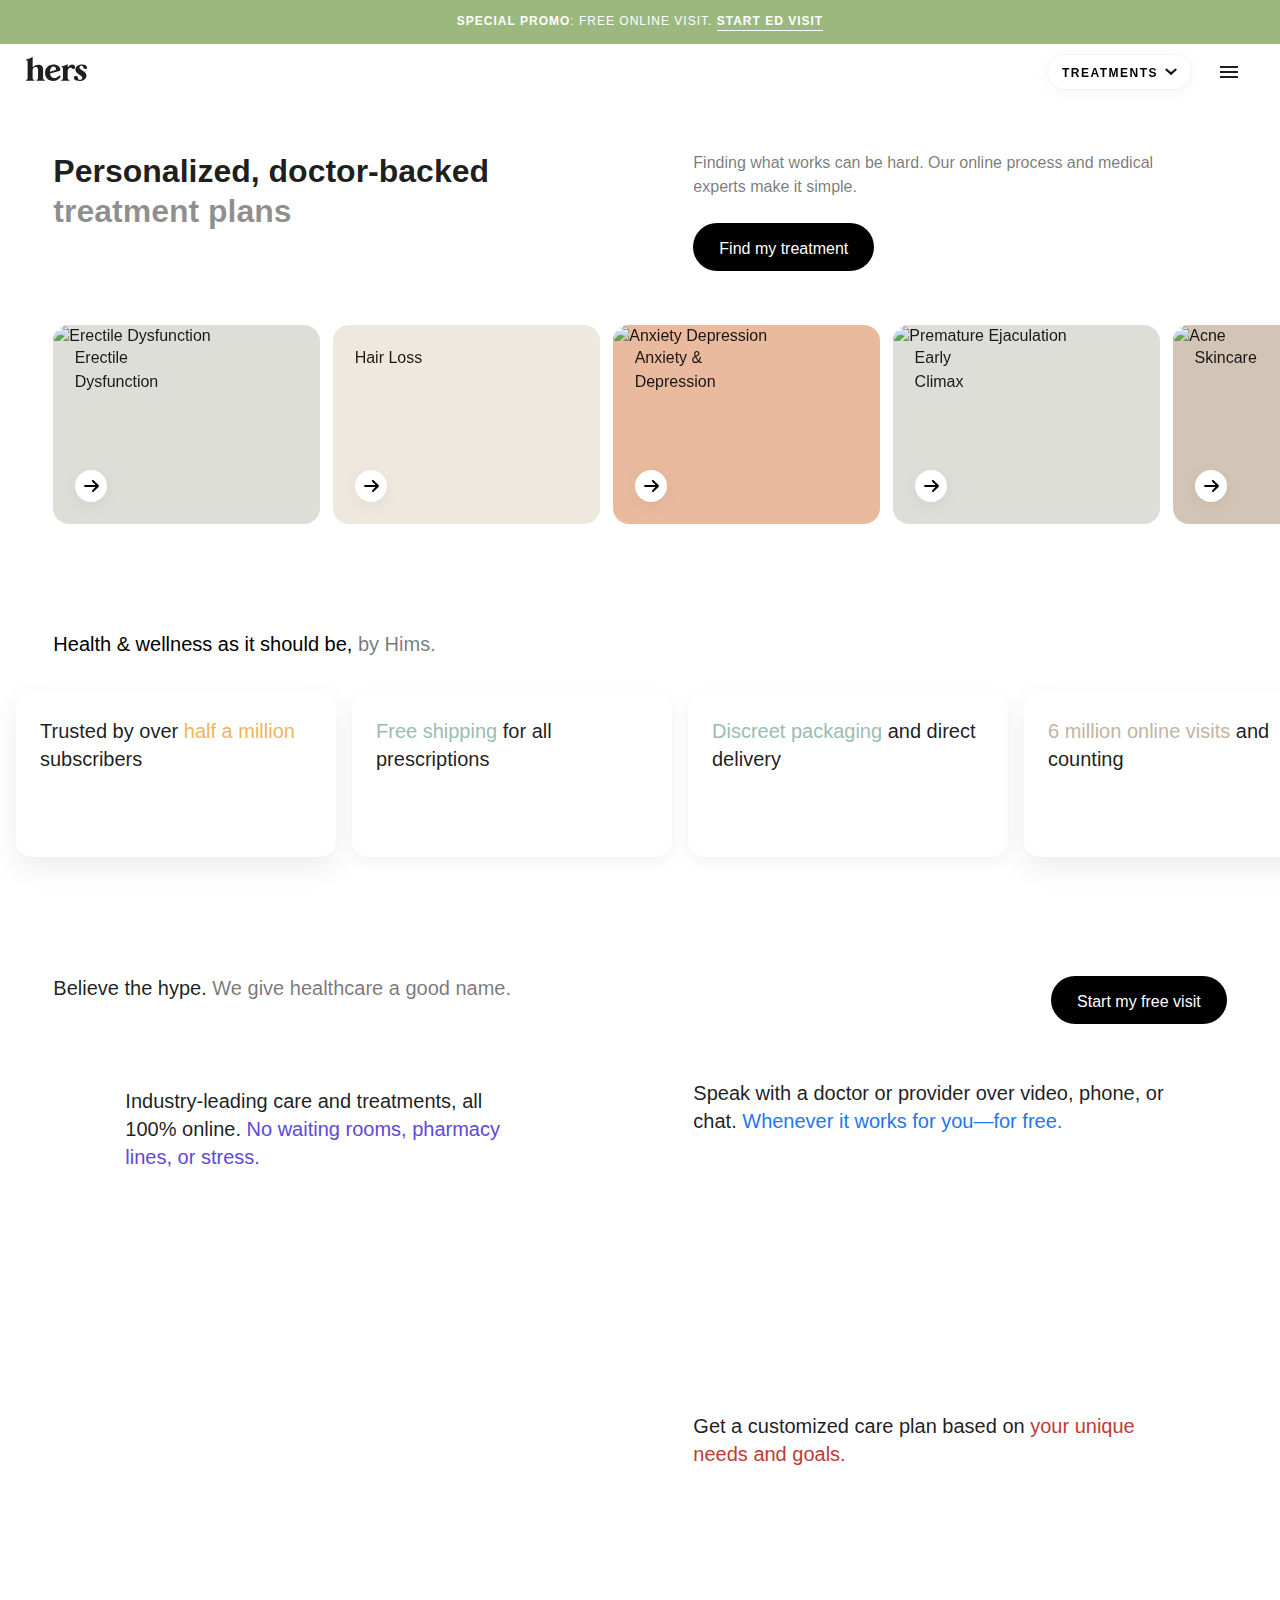
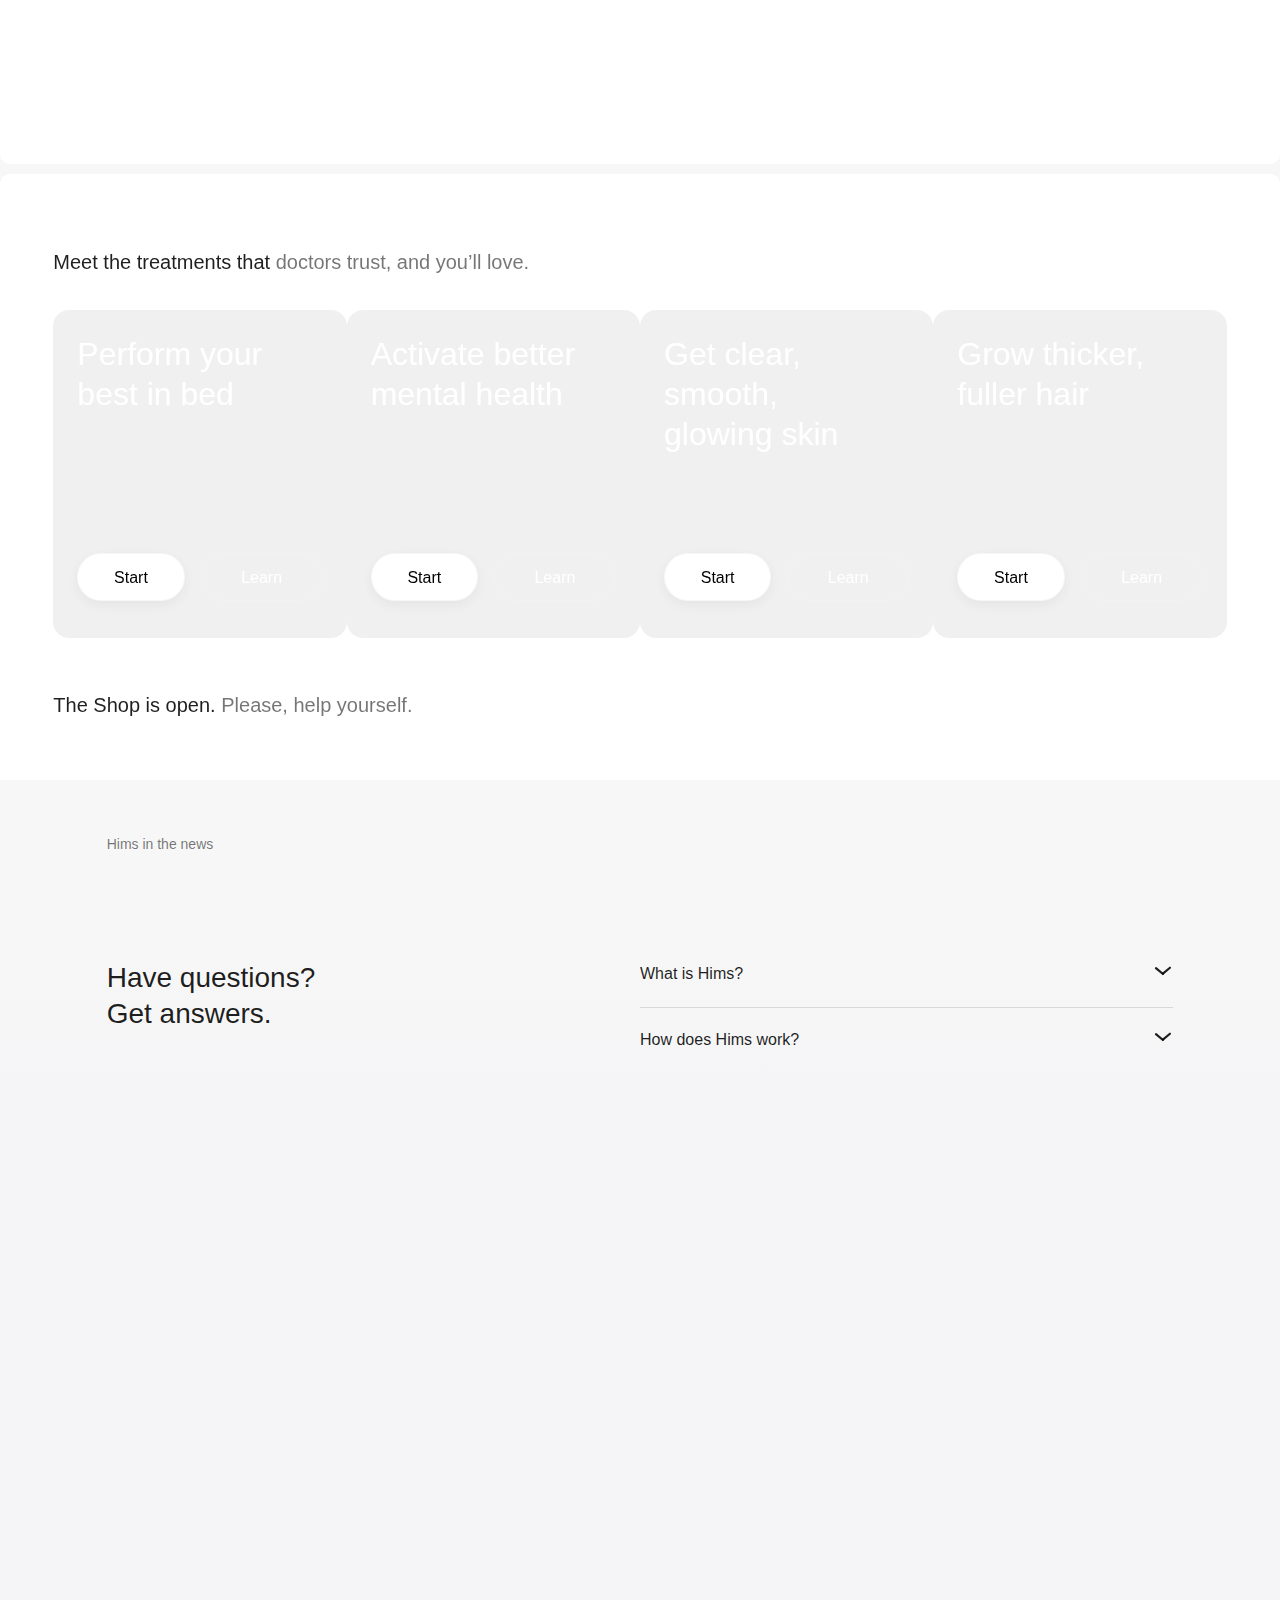
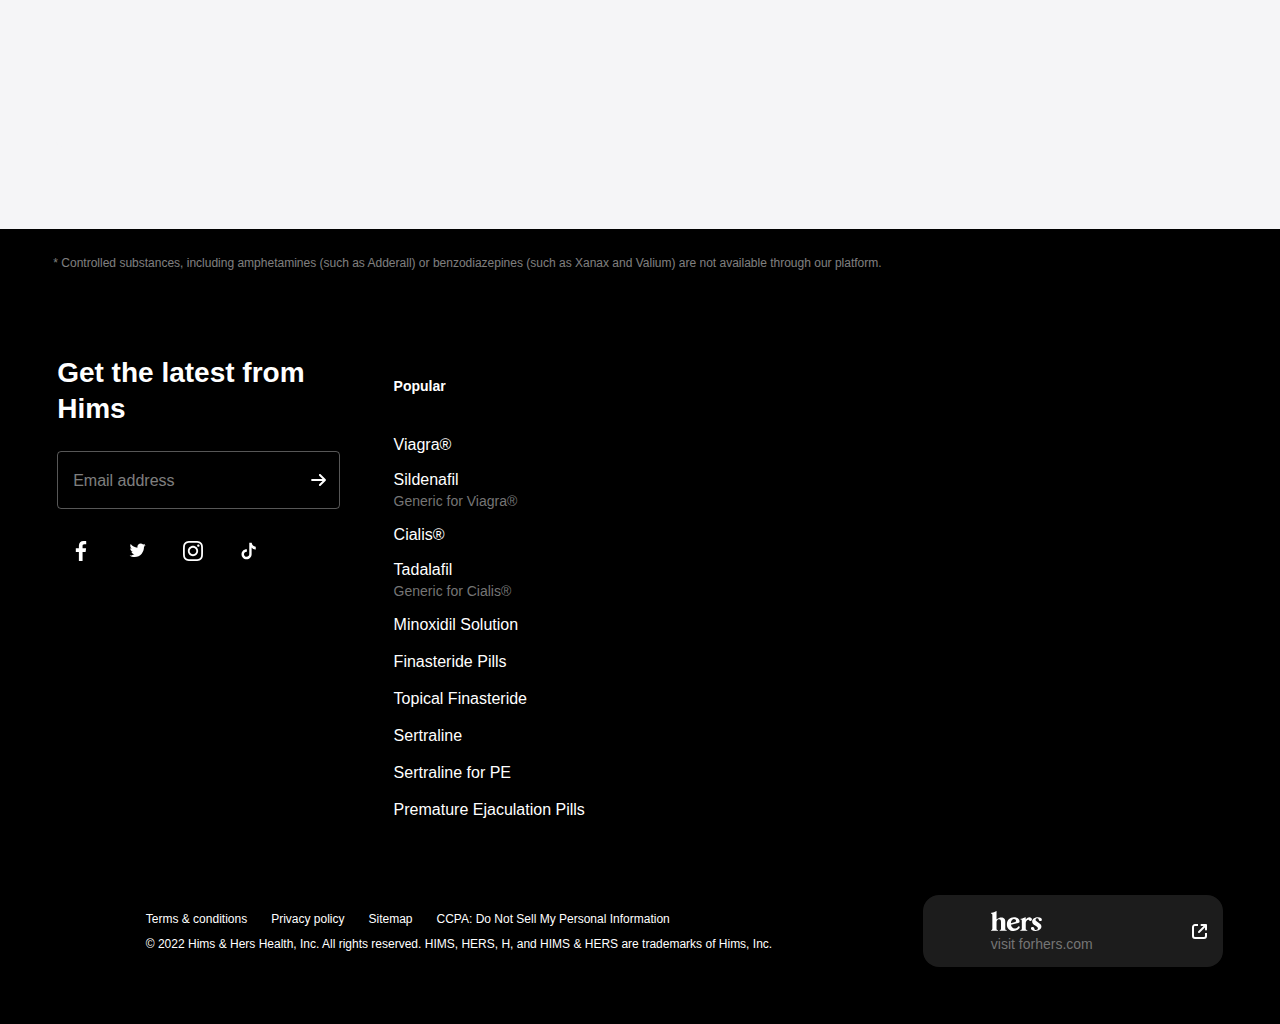
==== hims.html @ 662549d8 "Initial commit for us website" ====
<!doctype html>
<html lang="en">

<head>
    <link rel="alternate" hrefLang="en-us" href="https://www.forhims.com/" />
    <link rel="alternate" hrefLang="en-gb" href="https://www.forhims.co.uk/" />
    <link rel="alternate" href="https://www.forhims.com/" hreflang="x-default" />
    <link rel="preload" href="/css/fonts/SofiaProRegular-english.woff2" as="font" crossorigin>
    <style>
        @font-face {
            font-family: SofiaProWeb;
            font-weight: 300;
            src: url("/css/fonts/SofiaProLight-latin-extended-additional.woff2") format("woff2"), url("/css/fonts/SofiaProLight-latin-extended-additional.woff") format("woff"), url("/css/fonts/SofiaProLight.otf") format("opentype");
            font-style: normal;
            font-display: swap;
            unicode-range: U+1E00-1EFF;
        }

        @font-face {
            font-family: SofiaProWeb;
            font-weight: 300;
            src: url("/css/fonts/SofiaProLight-latin-extended-a.woff2") format("woff2"), url("/css/fonts/SofiaProLight-latin-extended-a.woff") format("woff"), url("/css/fonts/SofiaProLight.otf") format("opentype");
            font-style: normal;
            font-display: swap;
            unicode-range: U+0100-0130, U+0132-0151, U+0154-017F;
        }

        @font-face {
            font-family: SofiaProWeb;
            font-weight: 300;
            src: url("/css/fonts/SofiaProLight-latin-extended-b.woff2") format("woff2"), url("/css/fonts/SofiaProLight-latin-extended-b.woff") format("woff"), url("/css/fonts/SofiaProLight.otf") format("opentype");
            font-style: normal;
            font-display: swap;
            unicode-range: U+0180-024F;
        }

        @font-face {
            font-family: SofiaProWeb;
            font-weight: 300;
            src: url("/css/fonts/SofiaProLight-rest-latin.woff2") format("woff2"), url("/css/fonts/SofiaProLight-rest-latin.woff") format("woff"), url("/css/fonts/SofiaProLight.otf") format("opentype");
            font-style: normal;
            font-display: swap;
            unicode-range: U+00A1, U+00AA-00AB, U+00AF, U+00B8, U+00BB, U+00BF-00D6, U+00D8-00F6, U+00F8-00FF, U+0131, U+0152-0153, U+02B0-02FF;
        }

        @font-face {
            font-family: SofiaProWeb;
            font-weight: 300;
            src: url("/css/fonts/SofiaProLight-rest.woff2") format("woff2"), url("/css/fonts/SofiaProLight-rest.woff") format("woff"), url("/css/fonts/SofiaProLight.otf") format("opentype");
            font-style: normal;
            font-display: swap;
            unicode-range: U+0259, U+0300-03C0, U+2070-2073, U+2075-20AB, U+20AD-2121, U+2123-218F, U+21BC-2211, U+2213-2214, U+2216-F8FE, U+FB01-FB02;
        }

        @font-face {
            font-family: SofiaProWeb;
            font-weight: 300;
            src: url("/css/fonts/SofiaProLight-english.woff2") format("woff2"), url("/css/fonts/SofiaProLight-english.woff") format("woff"), url("/css/fonts/SofiaProLight.otf") format("opentype");
            font-style: normal;
            font-display: swap;
            unicode-range: U+0000-00A0, U+00A2-00A9, U+00AC-00AE, U+00B0-00B7, U+00B9-00BA, U+00BC-00BE, U+00D7, U+00F7, U+2000-206F, U+2074, U+20AC, U+2122, U+2190-21BB, U+2212, U+2215, U+F8FF, U+FEFF, U+FFFD;
        }

        @font-face {
            font-family: SofiaProWeb;
            font-weight: 400;
            src: url("/css/fonts/SofiaProRegular-latin-extended-additional.woff2") format("woff2"), url("/css/fonts/SofiaProRegular-latin-extended-additional.woff") format("woff"), url("/css/fonts/SofiaProRegular.otf") format("opentype");
            font-style: normal;
            font-display: swap;
            unicode-range: U+1E00-1EFF;
        }

        @font-face {
            font-family: SofiaProWeb;
            font-weight: 400;
            src: url("/css/fonts/SofiaProRegular-latin-extended-a.woff2") format("woff2"), url("/css/fonts/SofiaProRegular-latin-extended-a.woff") format("woff"), url("/css/fonts/SofiaProRegular.otf") format("opentype");
            font-style: normal;
            font-display: swap;
            unicode-range: U+0100-0130, U+0132-0151, U+0154-017F;
        }

        @font-face {
            font-family: SofiaProWeb;
            font-weight: 400;
            src: url("/css/fonts/SofiaProRegular-latin-extended-b.woff2") format("woff2"), url("/css/fonts/SofiaProRegular-latin-extended-b.woff") format("woff"), url("/css/fonts/SofiaProRegular.otf") format("opentype");
            font-style: normal;
            font-display: swap;
            unicode-range: U+0180-024F;
        }

        @font-face {
            font-family: SofiaProWeb;
            font-weight: 400;
            src: url("/css/fonts/SofiaProRegular-rest-latin.woff2") format("woff2"), url("/css/fonts/SofiaProRegular-rest-latin.woff") format("woff"), url("/css/fonts/SofiaProRegular.otf") format("opentype");
            font-style: normal;
            font-display: swap;
            unicode-range: U+00A1, U+00AA-00AB, U+00AF, U+00B8, U+00BB, U+00BF-00D6, U+00D8-00F6, U+00F8-00FF, U+0131, U+0152-0153, U+02B0-02FF;
        }

        @font-face {
            font-family: SofiaProWeb;
            font-weight: 400;
            src: url("/css/fonts/SofiaProRegular-rest.woff2") format("woff2"), url("/css/fonts/SofiaProRegular-rest.woff") format("woff"), url("/css/fonts/SofiaProRegular.otf") format("opentype");
            font-style: normal;
            font-display: swap;
            unicode-range: U+0259, U+0300-03C0, U+2070-2073, U+2075-20AB, U+20AD-2121, U+2123-218F, U+21BC-2211, U+2213-2214, U+2216-F8FE, U+FB01-FB02;
        }

        @font-face {
            font-family: SofiaProWeb;
            font-weight: 400;
            src: url("/css/fonts/SofiaProRegular-english.woff2") format("woff2"), url("/css/fonts/SofiaProRegular-english.woff") format("woff"), url("/css/fonts/SofiaProRegular.otf") format("opentype");
            font-style: normal;
            font-display: swap;
            unicode-range: U+0000-00A0, U+00A2-00A9, U+00AC-00AE, U+00B0-00B7, U+00B9-00BA, U+00BC-00BE, U+00D7, U+00F7, U+2000-206F, U+2074, U+20AC, U+2122, U+2190-21BB, U+2212, U+2215, U+F8FF, U+FEFF, U+FFFD;
        }

        @font-face {
            font-family: SofiaProWeb;
            font-weight: 500;
            src: url("/css/fonts/SofiaProMedium-latin-extended-additional.woff2") format("woff2"), url("/css/fonts/SofiaProMedium-latin-extended-additional.woff") format("woff"), url("/css/fonts/SofiaProMedium.otf") format("opentype");
            font-style: normal;
            font-display: swap;
            unicode-range: U+1E00-1EFF;
        }

        @font-face {
            font-family: SofiaProWeb;
            font-weight: 500;
            src: url("/css/fonts/SofiaProMedium-latin-extended-a.woff2") format("woff2"), url("/css/fonts/SofiaProMedium-latin-extended-a.woff") format("woff"), url("/css/fonts/SofiaProMedium.otf") format("opentype");
            font-style: normal;
            font-display: swap;
            unicode-range: U+0100-0130, U+0132-0151, U+0154-017F;
        }

        @font-face {
            font-family: SofiaProWeb;
            font-weight: 500;
            src: url("/css/fonts/SofiaProMedium-latin-extended-b.woff2") format("woff2"), url("/css/fonts/SofiaProMedium-latin-extended-b.woff") format("woff"), url("/css/fonts/SofiaProMedium.otf") format("opentype");
            font-style: normal;
            font-display: swap;
            unicode-range: U+0180-024F;
        }

        @font-face {
            font-family: SofiaProWeb;
            font-weight: 500;
            src: url("/css/fonts/SofiaProMedium-rest-latin.woff2") format("woff2"), url("/css/fonts/SofiaProMedium-rest-latin.woff") format("woff"), url("/css/fonts/SofiaProMedium.otf") format("opentype");
            font-style: normal;
            font-display: swap;
            unicode-range: U+00A1, U+00AA-00AB, U+00AF, U+00B8, U+00BB, U+00BF-00D6, U+00D8-00F6, U+00F8-00FF, U+0131, U+0152-0153, U+02B0-02FF;
        }

        @font-face {
            font-family: SofiaProWeb;
            font-weight: 500;
            src: url("/css/fonts/SofiaProMedium-rest.woff2") format("woff2"), url("/css/fonts/SofiaProMedium-rest.woff") format("woff"), url("/css/fonts/SofiaProMedium.otf") format("opentype");
            font-style: normal;
            font-display: swap;
            unicode-range: U+0259, U+0300-03C0, U+2070-2073, U+2075-20AB, U+20AD-2121, U+2123-218F, U+21BC-2211, U+2213-2214, U+2216-F8FE, U+FB01-FB02;
        }

        @font-face {
            font-family: SofiaProWeb;
            font-weight: 500;
            src: url("/css/fonts/SofiaProMedium-english.woff2") format("woff2"), url("/css/fonts/SofiaProMedium-english.woff") format("woff"), url("/css/fonts/SofiaProMedium.otf") format("opentype");
            font-style: normal;
            font-display: swap;
            unicode-range: U+0000-00A0, U+00A2-00A9, U+00AC-00AE, U+00B0-00B7, U+00B9-00BA, U+00BC-00BE, U+00D7, U+00F7, U+2000-206F, U+2074, U+20AC, U+2122, U+2190-21BB, U+2212, U+2215, U+F8FF, U+FEFF, U+FFFD;
        }

        @font-face {
            font-family: SofiaProWeb;
            font-weight: 600;
            src: url("/css/fonts/SofiaProSemiBold-latin-extended-additional.woff2") format("woff2"), url("/css/fonts/SofiaProSemiBold-latin-extended-additional.woff") format("woff"), url("/css/fonts/SofiaProSemiBold.otf") format("opentype");
            font-style: normal;
            font-display: swap;
            unicode-range: U+1E00-1EFF;
        }

        @font-face {
            font-family: SofiaProWeb;
            font-weight: 600;
            src: url("/css/fonts/SofiaProSemiBold-latin-extended-a.woff2") format("woff2"), url("/css/fonts/SofiaProSemiBold-latin-extended-a.woff") format("woff"), url("/css/fonts/SofiaProSemiBold.otf") format("opentype");
            font-style: normal;
            font-display: swap;
            unicode-range: U+0100-0130, U+0132-0151, U+0154-017F;
        }

        @font-face {
            font-family: SofiaProWeb;
            font-weight: 600;
            src: url("/css/fonts/SofiaProSemiBold-latin-extended-b.woff2") format("woff2"), url("/css/fonts/SofiaProSemiBold-latin-extended-b.woff") format("woff"), url("/css/fonts/SofiaProSemiBold.otf") format("opentype");
            font-style: normal;
            font-display: swap;
            unicode-range: U+0180-024F;
        }

        @font-face {
            font-family: SofiaProWeb;
            font-weight: 600;
            src: url("/css/fonts/SofiaProSemiBold-rest-latin.woff2") format("woff2"), url("/css/fonts/SofiaProSemiBold-rest-latin.woff") format("woff"), url("/css/fonts/SofiaProSemiBold.otf") format("opentype");
            font-style: normal;
            font-display: swap;
            unicode-range: U+00A1, U+00AA-00AB, U+00AF, U+00B8, U+00BB, U+00BF-00D6, U+00D8-00F6, U+00F8-00FF, U+0131, U+0152-0153, U+02B0-02FF;
        }

        @font-face {
            font-family: SofiaProWeb;
            font-weight: 600;
            src: url("/css/fonts/SofiaProSemiBold-rest.woff2") format("woff2"), url("/css/fonts/SofiaProSemiBold-rest.woff") format("woff"), url("/css/fonts/SofiaProSemiBold.otf") format("opentype");
            font-style: normal;
            font-display: swap;
            unicode-range: U+0259, U+0300-03C0, U+2070-2073, U+2075-20AB, U+20AD-2121, U+2123-218F, U+21BC-2211, U+2213-2214, U+2216-F8FE, U+FB01-FB02;
        }

        @font-face {
            font-family: SofiaProWeb;
            font-weight: 600;
            src: url("/css/fonts/SofiaProSemiBold-english.woff2") format("woff2"), url("/css/fonts/SofiaProSemiBold-english.woff") format("woff"), url("/css/fonts/SofiaProSemiBold.otf") format("opentype");
            font-style: normal;
            font-display: swap;
            unicode-range: U+0000-00A0, U+00A2-00A9, U+00AC-00AE, U+00B0-00B7, U+00B9-00BA, U+00BC-00BE, U+00D7, U+00F7, U+2000-206F, U+2074, U+20AC, U+2122, U+2190-21BB, U+2212, U+2215, U+F8FF, U+FEFF, U+FFFD;
        }

        @font-face {
            font-family: SofiaProWeb;
            font-weight: 700;
            src: url("/css/fonts/SofiaProBold-latin-extended-additional.woff2") format("woff2"), url("/css/fonts/SofiaProBold-latin-extended-additional.woff") format("woff"), url("/css/fonts/SofiaProBold.otf") format("opentype");
            font-style: normal;
            font-display: swap;
            unicode-range: U+1E00-1EFF;
        }

        @font-face {
            font-family: SofiaProWeb;
            font-weight: 700;
            src: url("/css/fonts/SofiaProBold-latin-extended-a.woff2") format("woff2"), url("/css/fonts/SofiaProBold-latin-extended-a.woff") format("woff"), url("/css/fonts/SofiaProBold.otf") format("opentype");
            font-style: normal;
            font-display: swap;
            unicode-range: U+0100-0130, U+0132-0151, U+0154-017F;
        }

        @font-face {
            font-family: SofiaProWeb;
            font-weight: 700;
            src: url("/css/fonts/SofiaProBold-latin-extended-b.woff2") format("woff2"), url("/css/fonts/SofiaProBold-latin-extended-b.woff") format("woff"), url("/css/fonts/SofiaProBold.otf") format("opentype");
            font-style: normal;
            font-display: swap;
            unicode-range: U+0180-024F;
        }

        @font-face {
            font-family: SofiaProWeb;
            font-weight: 700;
            src: url("/css/fonts/SofiaProBold-rest-latin.woff2") format("woff2"), url("/css/fonts/SofiaProBold-rest-latin.woff") format("woff"), url("/css/fonts/SofiaProBold.otf") format("opentype");
            font-style: normal;
            font-display: swap;
            unicode-range: U+00A1, U+00AA-00AB, U+00AF, U+00B8, U+00BB, U+00BF-00D6, U+00D8-00F6, U+00F8-00FF, U+0131, U+0152-0153, U+02B0-02FF;
        }

        @font-face {
            font-family: SofiaProWeb;
            font-weight: 700;
            src: url("/css/fonts/SofiaProBold-rest.woff2") format("woff2"), url("/css/fonts/SofiaProBold-rest.woff") format("woff"), url("/css/fonts/SofiaProBold.otf") format("opentype");
            font-style: normal;
            font-display: swap;
            unicode-range: U+0259, U+0300-03C0, U+2070-2073, U+2075-20AB, U+20AD-2121, U+2123-218F, U+21BC-2211, U+2213-2214, U+2216-F8FE, U+FB01-FB02;
        }

        @font-face {
            font-family: SofiaProWeb;
            font-weight: 700;
            src: url("/css/fonts/SofiaProBold-english.woff2") format("woff2"), url("/css/fonts/SofiaProBold-english.woff") format("woff"), url("/css/fonts/SofiaProBold.otf") format("opentype");
            font-style: normal;
            font-display: swap;
            unicode-range: U+0000-00A0, U+00A2-00A9, U+00AC-00AE, U+00B0-00B7, U+00B9-00BA, U+00BC-00BE, U+00D7, U+00F7, U+2000-206F, U+2074, U+20AC, U+2122, U+2190-21BB, U+2212, U+2215, U+F8FF, U+FEFF, U+FFFD;
        }

        @font-face {
            font-family: IvarSoft;
            font-weight: 400;
            src: url("/css/fonts/IvarSoftRegular-latin-extended-additional.woff2") format("woff2"), url("/css/fonts/IvarSoftRegular-latin-extended-additional.woff") format("woff"), url("/css/fonts/IvarSoftRegular.otf") format("opentype");
            font-style: normal;
            font-display: swap;
            unicode-range: U+1E00-1EFF;
        }

        @font-face {
            font-family: IvarSoft;
            font-weight: 400;
            src: url("/css/fonts/IvarSoftRegular-latin-extended-a.woff2") format("woff2"), url("/css/fonts/IvarSoftRegular-latin-extended-a.woff") format("woff"), url("/css/fonts/IvarSoftRegular.otf") format("opentype");
            font-style: normal;
            font-display: swap;
            unicode-range: U+0100-0130, U+0132-0151, U+0154-017F;
        }

        @font-face {
            font-family: IvarSoft;
            font-weight: 400;
            src: url("/css/fonts/IvarSoftRegular-latin-extended-b.woff2") format("woff2"), url("/css/fonts/IvarSoftRegular-latin-extended-b.woff") format("woff"), url("/css/fonts/IvarSoftRegular.otf") format("opentype");
            font-style: normal;
            font-display: swap;
            unicode-range: U+0180-024F;
        }

        @font-face {
            font-family: IvarSoft;
            font-weight: 400;
            src: url("/css/fonts/IvarSoftRegular-rest-latin.woff2") format("woff2"), url("/css/fonts/IvarSoftRegular-rest-latin.woff") format("woff"), url("/css/fonts/IvarSoftRegular.otf") format("opentype");
            font-style: normal;
            font-display: swap;
            unicode-range: U+00A1, U+00AA-00AB, U+00AF, U+00B8, U+00BB, U+00BF-00D6, U+00D8-00F6, U+00F8-00FF, U+0131, U+0152-0153, U+02B0-02FF;
        }

        @font-face {
            font-family: IvarSoft;
            font-weight: 400;
            src: url("/css/fonts/IvarSoftRegular-rest.woff2") format("woff2"), url("/css/fonts/IvarSoftRegular-rest.woff") format("woff"), url("/css/fonts/IvarSoftRegular.otf") format("opentype");
            font-style: normal;
            font-display: swap;
            unicode-range: U+0259, U+0300-03C0, U+2070-2073, U+2075-20AB, U+20AD-2121, U+2123-218F, U+21BC-2211, U+2213-2214, U+2216-F8FE, U+FB01-FB02;
        }

        @font-face {
            font-family: IvarSoft;
            font-weight: 400;
            src: url("/css/fonts/IvarSoftRegular-english.woff2") format("woff2"), url("/css/fonts/IvarSoftRegular-english.woff") format("woff"), url("/css/fonts/IvarSoftRegular.otf") format("opentype");
            font-style: normal;
            font-display: swap;
            unicode-range: U+0000-00A0, U+00A2-00A9, U+00AC-00AE, U+00B0-00B7, U+00B9-00BA, U+00BC-00BE, U+00D7, U+00F7, U+2000-206F, U+2074, U+20AC, U+2122, U+2190-21BB, U+2212, U+2215, U+F8FF, U+FEFF, U+FFFD;
        }

        @font-face {
            font-family: IvarSoft;
            font-weight: 400;
            src: url("/css/fonts/IvarSoftItalic-latin-extended-additional.woff2") format("woff2"), url("/css/fonts/IvarSoftItalic-latin-extended-additional.woff") format("woff"), url("/css/fonts/IvarSoftItalic.otf") format("opentype");
            font-style: italic;
            font-display: swap;
            unicode-range: U+1E00-1EFF;
        }

        @font-face {
            font-family: IvarSoft;
            font-weight: 400;
            src: url("/css/fonts/IvarSoftItalic-latin-extended-a.woff2") format("woff2"), url("/css/fonts/IvarSoftItalic-latin-extended-a.woff") format("woff"), url("/css/fonts/IvarSoftItalic.otf") format("opentype");
            font-style: italic;
            font-display: swap;
            unicode-range: U+0100-0130, U+0132-0151, U+0154-017F;
        }

        @font-face {
            font-family: IvarSoft;
            font-weight: 400;
            src: url("/css/fonts/IvarSoftItalic-latin-extended-b.woff2") format("woff2"), url("/css/fonts/IvarSoftItalic-latin-extended-b.woff") format("woff"), url("/css/fonts/IvarSoftItalic.otf") format("opentype");
            font-style: italic;
            font-display: swap;
            unicode-range: U+0180-024F;
        }

        @font-face {
            font-family: IvarSoft;
            font-weight: 400;
            src: url("/css/fonts/IvarSoftItalic-rest-latin.woff2") format("woff2"), url("/css/fonts/IvarSoftItalic-rest-latin.woff") format("woff"), url("/css/fonts/IvarSoftItalic.otf") format("opentype");
            font-style: italic;
            font-display: swap;
            unicode-range: U+00A1, U+00AA-00AB, U+00AF, U+00B8, U+00BB, U+00BF-00D6, U+00D8-00F6, U+00F8-00FF, U+0131, U+0152-0153, U+02B0-02FF;
        }

        @font-face {
            font-family: IvarSoft;
            font-weight: 400;
            src: url("/css/fonts/IvarSoftItalic-rest.woff2") format("woff2"), url("/css/fonts/IvarSoftItalic-rest.woff") format("woff"), url("/css/fonts/IvarSoftItalic.otf") format("opentype");
            font-style: italic;
            font-display: swap;
            unicode-range: U+0259, U+0300-03C0, U+2070-2073, U+2075-20AB, U+20AD-2121, U+2123-218F, U+21BC-2211, U+2213-2214, U+2216-F8FE, U+FB01-FB02;
        }

        @font-face {
            font-family: IvarSoft;
            font-weight: 400;
            src: url("/css/fonts/IvarSoftItalic-english.woff2") format("woff2"), url("/css/fonts/IvarSoftItalic-english.woff") format("woff"), url("/css/fonts/IvarSoftItalic.otf") format("opentype");
            font-style: italic;
            font-display: swap;
            unicode-range: U+0000-00A0, U+00A2-00A9, U+00AC-00AE, U+00B0-00B7, U+00B9-00BA, U+00BC-00BE, U+00D7, U+00F7, U+2000-206F, U+2074, U+20AC, U+2122, U+2190-21BB, U+2212, U+2215, U+F8FF, U+FEFF, U+FFFD;
        }
    </style>
    <script>!function (e) { e.metrics = [], e.logs = [], e.__now = function () { if ("performance" in window && performance.now) return performance.now() }, e.__mark = function (n) { "performance" in window && performance.mark && performance.mark("sx:" + n) }, e.__measure = function (n, e, t) { "performance" in window && performance.measure && performance.measure("sx:" + n, "sx:" + e, "sx:" + t) }; var t = e.history.pushState; e.history.onpushstate = function (n) { e.$HAS_REGISTERED_NAVIGATION_CHANGE = !0, e.history.onpushstate = void 0 }, e.history.pushState = function (n) { return "function" == typeof e.history.onpushstate && e.history.onpushstate({ state: n }), t.apply(e.history, arguments) } }(window), function (n) { n.__trackTiming = function (n, e, t, i) { t = { type: "log" === n ? "log" : "histogram", key: e, value: t }; null != i && (t.tags = i), t = t, window.metrics.push(t) } }(window), function (n) { function e() { n.__trackAbandonsTeardown(), __trackTiming("mark", "sx:abandon", Math.round(__now())) } document.addEventListener("visibilitychange", e); var t = document.removeEventListener; n.__trackAbandonsTeardown = function () { t.call(document, "visibilitychange", e) } }(window), function (i) { try { var n, e; "PerformanceObserver" in window && (i.maxPotentialFirstInputDelay = 0, c = addEventListener, u = removeEventListener, p = [], d = { passive: !0, capture: !0 }, l = new Date, w = "pointerup", y = "pointercancel", a(c), self.perfMetrics = self.perfMetrics || {}, self.perfMetrics.onFirstInputDelay = function (n) { p.push(n), t() }, perfMetrics.onFirstInputDelay(function (n, e) { __trackTiming("measure", "sx:first_input_delay:duration", Math.round(n)), __trackTiming("measure", "sx:max_potential_first_input_delay:duration", Math.round(i.maxPotentialFirstInputDelay || n)) }), i.lastVisibilityChange = 0, document.addEventListener("visibilitychange", function () { i.lastVisibilityChange = performance.now() }), n = [], "PerformanceMeasure" in window && n.push("measure"), "PerformancePaintTiming" in window && n.push("paint"), "PerformanceLongTaskTiming" in window && n.push("longtask"), n.length && (e = new PerformanceObserver(function (n) { n.getEntries().forEach(function (n) { var e; "longtask" === n.entryType && n.duration > i.maxPotentialFirstInputDelay && (i.maxPotentialFirstInputDelay = n.duration), "paint" === n.entryType && (e = n.startTime), "mark" === n.entryType && 0 === n.name.indexOf("sx") && (e = n.startTime), "measure" === n.entryType && 0 === n.name.indexOf("sx") && (e = n.duration); var t = n.startTime < i.lastVisibilityChange || document.hidden; void 0 === e || t || i.__trackTiming(n.entryType, n.name, Math.round(e), null) }) }), n.map(function (n) { e.observe({ type: n }) }))) } catch (n) { i.__trackTiming("mark", "sx:performance_observer:exception", Math.round(__now())) } function s(n, e) { o || (o = e, m = n, f = new Date, a(u), t()) } function t() { 0 <= m && m < f - l && (p.forEach(function (n) { n(m, o) }), p = []) } function r(n) { var e, t, i; function r() { s(t, i), o() } function a() { o() } function o() { u(w, r, d), u(y, a, d) } n.cancelable && (e = (1e12 < n.timeStamp ? new Date : performance.now()) - n.timeStamp, "pointerdown" == n.type ? (t = e, i = n, c(w, r, d), c(y, a, d)) : s(e, n)) } function a(e) { ["click", "mousedown", "keydown", "touchstart", "pointerdown"].forEach(function (n) { e(n, r, d) }) } var c, u, o, m, f, p, d, l, w, y }(window); </script>
    <script>!function (e) { var a = "4g", c = !1; e.addEventListener("load", function () { void 0 !== e.navigator && "connection" in e.navigator && "effectiveType" in e.navigator.connection ? a = navigator.connection.effectiveType : void 0 !== e.performance && function () { var e = performance.getEntriesByType && performance.getEntriesByType("resource"); if (void 0 === e || e.length <= 0) a = "not-detectable"; else { for (var n, t = [], i = !1, r = 0; r < e.length; r++) { var o = e[r]; if (void 0 === o.transferSize) { i = !0; break } 0 < o.transferSize && (o = o.transferSize / ((o.responseEnd - o.fetchStart) / 1e3), t.push(o)) } i ? (n = performance.timing.responseEnd - performance.timing.responseStart) < 100 && (a = n < 50 ? "2g" : "3g") : (t.reduce(function (e, n) { return e + n }, 0), t.length, 100 < n && (a = "2g")), c = !i, estimatedTiming = !0 } }(), e.$EFFECTIVE_CONNECTION_TYPE = a + "", e.metrics.push({ type: "increment", key: "sx:connection_type", tags: { value: a, estimate_timing: !1, uses_timing_api: c } }) }) }(window);</script>
    <script>
        __mark("head:start");
        window.$VANGUARD = true;
        window.$VERSION = "0.4385.0";
        window.$RELEASE_STAGE = "production";
        window.dataLayer = window.dataLayer || [];
        window.$RENDERED_ASYNC = false;
        window.cdnUrl = "/";
        window.cloudinaryBase = "";
        window.$DEVICE_TYPE = "desktop";
        window.$IS_ALTERNATE_DOMAIN = undefined;
        window.$REDIRECT_DOMAIN = "";
        undefined
        window.$SHOW_REGIONAL_REDIRECT = "false";

        try {
            // define uneditable env vars props on window
            Object.defineProperties(window, {
                HIMS_EMR_API_ENDPOINT: {
                    value: "https://api.forhims.com",
                    writable: false,
                    configurable: false,
                },
                HIMS_STORE_API_ENDPOINT: {
                    value: "https://api.forhims.com/store",
                    writable: false,
                    configurable: false,
                },
                HIMS_TOOLS_API_ENDPOINT: {
                    value: "https://api.forhims.com/tools",
                    writable: false,
                    configurable: false,
                },
                HIMS_API_STAGE: {
                    value: "prod",
                    writable: false,
                    configurable: false,
                },
                HIMS_STRIPE_KEY: {
                    value: "pk_live_pdltdmtOaw0aPukHbkLlExFo",
                    writable: false,
                    configurable: false,
                },
                GRAPHQL_ENDPOINT: {
                    value: "https://api.forhims.com/graphql",
                    writable: false,
                    configurable: false,
                },
                X_GRAPHQL_SERVER_HTTP_HEADER: {
                    value: undefined,
                    writable: false,
                    configurable: false,
                },
                HIMS_METRICS_API_ENDPOINT: {
                    value: "https://app-28836.on-aptible.com/",
                    writable: false,
                    configurable: false,
                },
            });
        } catch (e) {
            window.stop();
        }
    </script>
    <meta httpEquiv="content-type" content="text/html;charset=UTF-8" />
    <title data-rh="true">Telehealth for a healthy, handsome you | hims</title>
    <meta data-rh="true" charset="utf-8" />
    <meta data-rh="true" name="viewport" content="width=device-width, initial-scale=1.0, user-scalable=no" />
    <meta data-rh="true" name="description"
        content="Hims is a one-stop telehealth service for men&#x27;s wellness and care, providing treatment options for hair loss, ED &amp; more." />
    <meta data-rh="true" property="og:title" content="Telehealth for a healthy, handsome you | hims" />
    <meta data-rh="true" property="og:description"
        content="Hims is a one-stop telehealth service for men&#x27;s wellness and care, providing treatment options for hair loss, ED &amp; more." />
    <meta data-rh="true" property="og:image" content="https://cloudinary.forhims.com/image/upload/Hims-Home-Share" />
    <meta data-rh="true" property="og:site_name" content="hims" />
    <meta data-rh="true" property="og:type" content="website" />
    <meta data-rh="true" property="og:url" content="https://www.forhims.com/" />
    <meta data-rh="true" name="keywords" content />
    <meta data-rh="true" name="twitter:card" content="summary_large_image" />
    <link data-rh="true" rel="canonical" href="https://www.forhims.com/" />

    <meta name="google-site-verification" content="ImZ-3r7yClYJNoEEqiLgOb890MHgiQsmZnhNfkhQkis" />
    <style data-styled="true" data-styled-version="5.2.0">
        .XWTZR {
            height: 7vw 4vw;
        }

        /*!sc*/
        .gFEkQT {
            width: 480px;
        }

        /*!sc*/
        .dJedTE {
            margin-top: 1rem;
        }

        /*!sc*/
        .egKsEq {
            height: 7vw;
        }

        /*!sc*/
        .fLEaUF {
            border-radius: 16px;
        }

        /*!sc*/
        .hcCBOS {
            height: 5rem, 6rem;
            text-align: left;
        }

        /*!sc*/
        .jiVgxm {
            bottom: 0;
            position: absolute;
            margin-top: 5%;
        }

        /*!sc*/
        .kGTAqZ {
            height: 30px;
            width: 140px 165px;
        }

        /*!sc*/
        .inRPGO {
            height: 30px;
            width: 46px;
        }

        /*!sc*/
        .ezWRCw {
            height: 30px;
            width: 48px;
        }

        /*!sc*/
        .bhWgbm {
            height: 30px;
            width: 45.5px;
        }

        /*!sc*/
        .ejNnmE {
            height: 30px 50px;
        }

        /*!sc*/
        .kbNZzm {
            -webkit-align-items: center;
            -webkit-box-align: center;
            -ms-flex-align: center;
            align-items: center;
            display: [none flex];
            -webkit-flex-direction: row;
            -ms-flex-direction: row;
            flex-direction: row;
            -webkit-box-pack: justify;
            -webkit-justify-content: space-between;
            -ms-flex-pack: justify;
            justify-content: space-between;
        }

        /*!sc*/
        .gTJTlR {
            display: none;
        }

        /*!sc*/
        .eMtujU {
            height: 4px;
        }

        /*!sc*/
        .ivTXlA {
            display: [none block];
            padding-top: 1.5rem;
            padding-left: 3rem;
            padding-right: 6rem;
        }

        /*!sc*/
        .epjoAF {
            bottom: 30px;
            display: none;
            position: absolute;
            margin-left: 10%;
            text-align: center;
        }

        /*!sc*/
        .khxSkA {
            max-width: 200px;
            margin: auto;
            margin-top: 16px;
        }

        /*!sc*/
        .gmSVBr {
            position: absolute initial;
            margin-left: 1rem;
            width: 252px 480px;
        }

        /*!sc*/
        .eNVETq {
            margin-top: 1rem;
            margin-left: 1rem;
            width: 250px 460px;
        }

        /*!sc*/
        .iRQnDV {
            background-color: rgba(0, 0, 0, 0.03);
            display: -webkit-box;
            display: -webkit-flex;
            display: -ms-flexbox;
            display: flex;
            -webkit-flex-direction: column;
            -ms-flex-direction: column;
            flex-direction: column;
            height: 30px;
            -webkit-box-pack: justify;
            -webkit-justify-content: space-between;
            -ms-flex-pack: justify;
            justify-content: space-between;
            width: 100%;
        }

        /*!sc*/
        .chEteP {
            display: none initial;
        }

        /*!sc*/
        .dniwlG {
            bottom: 0;
            display: -webkit-box;
            display: -webkit-flex;
            display: -ms-flexbox;
            display: flex;
            -webkit-flex-direction: column;
            -ms-flex-direction: column;
            flex-direction: column;
            -webkit-box-pack: justify;
            -webkit-justify-content: space-between;
            -ms-flex-pack: justify;
            justify-content: space-between;
            left: 0;
            position: absolute;
            right: 0;
            top: 0;
        }

        /*!sc*/
        .fPdwDT {
            border-radius: 32px;
        }

        /*!sc*/
        .gwOVpX {
            width: 220px 100%;
        }

        /*!sc*/
        .ghwlzz {
            -webkit-align-items: center;
            -webkit-box-align: center;
            -ms-flex-align: center;
            align-items: center;
            display: none flex;
            -webkit-box-pack: justify;
            -webkit-justify-content: space-between;
            -ms-flex-pack: justify;
            justify-content: space-between;
            position: relative;
            width: 100%;
        }

        /*!sc*/
        .jQEAyK {
            width: 23.683vw 8.89vw;
        }

        /*!sc*/
        .eWuFZK {
            width: 21.867vw 8.542vw;
        }

        /*!sc*/
        .dXtpsK {
            width: 21.867vw 4.542vw;
        }

        /*!sc*/
        .kBjXHE {
            width: 33.811vw 12.679vw;
        }

        /*!sc*/
        .eyMJtQ {
            display: none;
            margin-bottom: 1rem;
            text-align: center;
        }

        /*!sc*/
        .hyhywn {
            display: flex none;
            -webkit-flex-direction: row;
            -ms-flex-direction: row;
            flex-direction: row;
            -webkit-box-pack: space-around;
            -webkit-justify-content: space-around;
            -ms-flex-pack: space-around;
            justify-content: space-around;
            margin: auto;
        }

        /*!sc*/
        .fhXYDG {
            -webkit-align-items: center;
            -webkit-box-align: center;
            -ms-flex-align: center;
            align-items: center;
            display: -webkit-box;
            display: -webkit-flex;
            display: -ms-flexbox;
            display: flex;
            padding-top: 1rem;
            padding-bottom: 1rem;
        }

        /*!sc*/
        .hrqkle {
            -webkit-align-items: center;
            -webkit-box-align: center;
            -ms-flex-align: center;
            align-items: center;
            display: -webkit-box;
            display: -webkit-flex;
            display: -ms-flexbox;
            display: flex;
        }

        /*!sc*/
        .bzZaHM {
            margin-right: 2rem;
        }

        /*!sc*/
        .gkDtWj {
            padding-bottom: 1rem;
        }

        /*!sc*/
        data-styled.g1[id="blockstyle__Block-sc-1mmoh3s-0"] {
            content: "sKmUi,XWTZR,gFEkQT,dJedTE,egKsEq,fLEaUF,hcCBOS,jiVgxm,kGTAqZ,inRPGO,ezWRCw,bhWgbm,ejNnmE,kbNZzm,gTJTlR,eMtujU,ivTXlA,epjoAF,khxSkA,gmSVBr,eNVETq,iRQnDV,chEteP,dniwlG,fPdwDT,gwOVpX,ghwlzz,jQEAyK,eWuFZK,dXtpsK,kBjXHE,eyMJtQ,hyhywn,fhXYDG,hrqkle,bzZaHM,gkDtWj,"
        }

        /*!sc*/
        .kiKDmk {
            padding-top: calc(2.75rem + var(--headerHeight));
        }

        /*!sc*/
        data-styled.g2[id="layoutstyle__Content-sc-n13hhk-0"] {
            content: "kiKDmk,"
        }

        /*!sc*/
        .jWxJBr {
            font-size: 1.75rem;
            line-height: 1.2857142857142858;
            margin-bottom: 0.5rem;
            font-weight: 700;
            margin-top: 0;
            cursor: default;
        }

        /*!sc*/
        @media (min-width:1024px) {
            .jWxJBr {
                font-size: 2rem;
            }
        }

        /*!sc*/
        @media (min-width:1440px) {
            .jWxJBr {
                font-size: 2.5rem;
            }
        }

        /*!sc*/
        @media (min-width:1024px) {
            .jWxJBr {
                line-height: 1.25;
            }
        }

        /*!sc*/
        @media (min-width:1440px) {
            .jWxJBr {
                line-height: 1.2;
            }
        }

        /*!sc*/
        @media (min-width:1024px) {
            .jWxJBr {
                margin-bottom: 1rem;
            }
        }

        /*!sc*/
        @media (min-width:1440px) {
            .jWxJBr {
                margin-bottom: 1rem;
            }
        }

        /*!sc*/
        a .heading-threestyle__HeadingThree-sc-1ru6usa-0,
        .clickable .jWxJBr {
            cursor: pointer;
        }

        /*!sc*/
        .fzxJGO {
            font-size: 1.75rem;
            line-height: 1.2857142857142858;
            margin-bottom: 0.5rem;
            font-weight: 700;
            margin-top: 0;
            color: #FFF;
            cursor: default;
        }

        /*!sc*/
        @media (min-width:1024px) {
            .fzxJGO {
                font-size: 2rem;
            }
        }

        /*!sc*/
        @media (min-width:1440px) {
            .fzxJGO {
                font-size: 2.5rem;
            }
        }

        /*!sc*/
        @media (min-width:1024px) {
            .fzxJGO {
                line-height: 1.25;
            }
        }

        /*!sc*/
        @media (min-width:1440px) {
            .fzxJGO {
                line-height: 1.2;
            }
        }

        /*!sc*/
        @media (min-width:1024px) {
            .fzxJGO {
                margin-bottom: 1rem;
            }
        }

        /*!sc*/
        @media (min-width:1440px) {
            .fzxJGO {
                margin-bottom: 1rem;
            }
        }

        /*!sc*/
        a .heading-threestyle__HeadingThree-sc-1ru6usa-0,
        .clickable .fzxJGO {
            cursor: pointer;
        }

        /*!sc*/
        data-styled.g9[id="heading-threestyle__HeadingThree-sc-1ru6usa-0"] {
            content: "jWxJBr,fzxJGO,"
        }

        /*!sc*/
        .fAFuSM {
            font-weight: 600;
        }

        /*!sc*/
        data-styled.g10[id="heading-threestyle__HeadingThreeSemi-sc-1ru6usa-1"] {
            content: "fAFuSM,"
        }

        /*!sc*/
        .kPQGcG {
            font-weight: 500;
        }

        /*!sc*/
        data-styled.g11[id="heading-threestyle__HeadingThreeMed-sc-1ru6usa-2"] {
            content: "kPQGcG,"
        }

        /*!sc*/
        .euUGYs {
            font-size: 1.5rem;
            line-height: 1.3333333333333333;
            margin-bottom: 0.5rem;
            font-weight: 700;
            margin-top: 0;
            cursor: default;
        }

        /*!sc*/
        @media (min-width:1024px) {
            .euUGYs {
                font-size: 1.75rem;
            }
        }

        /*!sc*/
        @media (min-width:1440px) {
            .euUGYs {
                font-size: 2rem;
            }
        }

        /*!sc*/
        @media (min-width:1024px) {
            .euUGYs {
                line-height: 1.2857142857142858;
            }
        }

        /*!sc*/
        @media (min-width:1440px) {
            .euUGYs {
                line-height: 1.25;
            }
        }

        /*!sc*/
        @media (min-width:1024px) {
            .euUGYs {
                margin-bottom: 1rem;
            }
        }

        /*!sc*/
        @media (min-width:1440px) {
            .euUGYs {
                margin-bottom: 1rem;
            }
        }

        /*!sc*/
        a .heading-fourstyle__HeadingFour-sc-uqtkcp-0,
        .clickable .euUGYs {
            cursor: pointer;
        }

        /*!sc*/
        data-styled.g17[id="heading-fourstyle__HeadingFour-sc-uqtkcp-0"] {
            content: "euUGYs,"
        }

        /*!sc*/
        .hfHDWP {
            font-weight: 600;
        }

        /*!sc*/
        data-styled.g18[id="heading-fourstyle__HeadingFourSemi-sc-uqtkcp-1"] {
            content: "hfHDWP,"
        }

        /*!sc*/
        .byGUWh {
            font-weight: 500;
        }

        /*!sc*/
        data-styled.g19[id="heading-fourstyle__HeadingFourMed-sc-uqtkcp-2"] {
            content: "byGUWh,"
        }

        /*!sc*/
        .gETucv {
            font-size: 1.125rem;
            line-height: 1.3333333333333333;
            margin-bottom: 0.5rem;
            font-weight: 600;
            margin-top: 0;
            color: #000;
            cursor: default;
        }

        /*!sc*/
        @media (min-width:1024px) {
            .gETucv {
                font-size: 1.25rem;
            }
        }

        /*!sc*/
        @media (min-width:1440px) {
            .gETucv {
                font-size: 1.5rem;
            }
        }

        /*!sc*/
        @media (min-width:1024px) {
            .gETucv {
                line-height: 1.4;
            }
        }

        /*!sc*/
        @media (min-width:1440px) {
            .gETucv {
                line-height: 1.3333333333333333;
            }
        }

        /*!sc*/
        @media (min-width:1024px) {
            .gETucv {
                margin-bottom: 0.5rem;
            }
        }

        /*!sc*/
        @media (min-width:1440px) {
            .gETucv {
                margin-bottom: 0.5rem;
            }
        }

        /*!sc*/
        a .heading-fivestyle__HeadingFive-sc-1ucsas2-0,
        .clickable .gETucv {
            cursor: pointer;
        }

        /*!sc*/
        .NzzrQ {
            font-size: 1.125rem;
            line-height: 1.3333333333333333;
            margin-bottom: 0.5rem;
            font-weight: 600;
            margin-top: 0;
            cursor: default;
        }

        /*!sc*/
        @media (min-width:1024px) {
            .NzzrQ {
                font-size: 1.25rem;
            }
        }

        /*!sc*/
        @media (min-width:1440px) {
            .NzzrQ {
                font-size: 1.5rem;
            }
        }

        /*!sc*/
        @media (min-width:1024px) {
            .NzzrQ {
                line-height: 1.4;
            }
        }

        /*!sc*/
        @media (min-width:1440px) {
            .NzzrQ {
                line-height: 1.3333333333333333;
            }
        }

        /*!sc*/
        @media (min-width:1024px) {
            .NzzrQ {
                margin-bottom: 0.5rem;
            }
        }

        /*!sc*/
        @media (min-width:1440px) {
            .NzzrQ {
                margin-bottom: 0.5rem;
            }
        }

        /*!sc*/
        a .heading-fivestyle__HeadingFive-sc-1ucsas2-0,
        .clickable .NzzrQ {
            cursor: pointer;
        }

        /*!sc*/
        data-styled.g21[id="heading-fivestyle__HeadingFive-sc-1ucsas2-0"] {
            content: "gETucv,NzzrQ,"
        }

        /*!sc*/
        .bBItBm {
            font-weight: 500;
        }

        /*!sc*/
        data-styled.g22[id="heading-fivestyle__HeadingFiveMed-sc-1ucsas2-1"] {
            content: "bBItBm,"
        }

        /*!sc*/
        .ivUcgG {
            font-size: 1rem;
            line-height: 1.5;
            font-weight: 400;
            margin-top: 0;
            color: rgba(0, 0, 0, 0.54);
            cursor: default;
            margin-bottom: 0.5rem;
            color: rgba(0, 0, 0, 0.54);
        }

        /*!sc*/
        @media (min-width:1024px) {
            .ivUcgG {
                font-size: 1rem;
            }
        }

        /*!sc*/
        @media (min-width:1440px) {
            .ivUcgG {
                font-size: 1.125rem;
            }
        }

        /*!sc*/
        @media (min-width:1024px) {
            .ivUcgG {
                line-height: 1.5;
            }
        }

        /*!sc*/
        @media (min-width:1440px) {
            .ivUcgG {
                line-height: 1.6666666666666667;
            }
        }

        /*!sc*/
        a .bodystyle__BodyOne-sc-aexhyq-0,
        .clickable .ivUcgG {
            cursor: pointer;
        }

        /*!sc*/
        @media (min-width:1024px) {
            .ivUcgG {
                margin-bottom: 0.5rem;
            }
        }

        /*!sc*/
        @media (min-width:1440px) {
            .ivUcgG {
                margin-bottom: 0.5rem;
            }
        }

        /*!sc*/
        .ivUcgG:last-child:not(:only-child) {
            margin-bottom: 0;
        }

        /*!sc*/
        data-styled.g28[id="bodystyle__BodyOne-sc-aexhyq-0"] {
            content: "ivUcgG,"
        }

        /*!sc*/
        .fGYqJl {
            font-size: 1rem;
            line-height: 1.5;
            font-weight: 400;
            margin-top: 0;
            color: rgba(0, 0, 0, 0.89);
            cursor: default;
            margin-bottom: 0.5rem;
            color: rgba(0, 0, 0, 0.89);
            font-weight: 500;
        }

        /*!sc*/
        @media (min-width:1024px) {
            .fGYqJl {
                font-size: 1rem;
            }
        }

        /*!sc*/
        @media (min-width:1440px) {
            .fGYqJl {
                font-size: 1.125rem;
            }
        }

        /*!sc*/
        @media (min-width:1024px) {
            .fGYqJl {
                line-height: 1.5;
            }
        }

        /*!sc*/
        @media (min-width:1440px) {
            .fGYqJl {
                line-height: 1.6666666666666667;
            }
        }

        /*!sc*/
        a .bodystyle__BodyOneMed-sc-aexhyq-1,
        .clickable .fGYqJl {
            cursor: pointer;
        }

        /*!sc*/
        @media (min-width:1024px) {
            .fGYqJl {
                margin-bottom: 0.5rem;
            }
        }

        /*!sc*/
        @media (min-width:1440px) {
            .fGYqJl {
                margin-bottom: 0.5rem;
            }
        }

        /*!sc*/
        .fGYqJl:last-child:not(:only-child) {
            margin-bottom: 0;
        }

        /*!sc*/
        data-styled.g29[id="bodystyle__BodyOneMed-sc-aexhyq-1"] {
            content: "fGYqJl,"
        }

        /*!sc*/
        .eDzbwZ {
            font-size: 0.875rem;
            line-height: 1.4285714285714286;
            font-weight: 400;
            margin-top: 0;
            color: rgba(0, 0, 0, 0.54);
            margin-bottom: 0.125rem;
            cursor: default;
            margin-bottom: 0.5rem;
            color: rgba(0, 0, 0, 0.54);
        }

        /*!sc*/
        @media (min-width:1024px) {
            .eDzbwZ {
                font-size: 0.875rem;
            }
        }

        /*!sc*/
        @media (min-width:1440px) {
            .eDzbwZ {
                font-size: 1rem;
            }
        }

        /*!sc*/
        @media (min-width:1024px) {
            .eDzbwZ {
                line-height: 1.4285714285714286;
            }
        }

        /*!sc*/
        @media (min-width:1440px) {
            .eDzbwZ {
                line-height: 1.5;
            }
        }

        /*!sc*/
        a .bodystyle__BodyTwo-sc-aexhyq-3,
        .clickable .eDzbwZ {
            cursor: pointer;
        }

        /*!sc*/
        @media (min-width:1024px) {
            .eDzbwZ {
                margin-bottom: 0.5rem;
            }
        }

        /*!sc*/
        @media (min-width:1440px) {
            .eDzbwZ {
                margin-bottom: 0.5rem;
            }
        }

        /*!sc*/
        .eDzbwZ:last-child:not(:only-child) {
            margin-bottom: 0;
        }

        /*!sc*/
        .fmraka {
            font-size: 0.875rem;
            line-height: 1.4285714285714286;
            font-weight: 400;
            margin-top: 0;
            cursor: default;
            margin-bottom: 0.5rem;
        }

        /*!sc*/
        @media (min-width:1024px) {
            .fmraka {
                font-size: 0.875rem;
            }
        }

        /*!sc*/
        @media (min-width:1440px) {
            .fmraka {
                font-size: 1rem;
            }
        }

        /*!sc*/
        @media (min-width:1024px) {
            .fmraka {
                line-height: 1.4285714285714286;
            }
        }

        /*!sc*/
        @media (min-width:1440px) {
            .fmraka {
                line-height: 1.5;
            }
        }

        /*!sc*/
        a .bodystyle__BodyTwo-sc-aexhyq-3,
        .clickable .fmraka {
            cursor: pointer;
        }

        /*!sc*/
        @media (min-width:1024px) {
            .fmraka {
                margin-bottom: 0.5rem;
            }
        }

        /*!sc*/
        @media (min-width:1440px) {
            .fmraka {
                margin-bottom: 0.5rem;
            }
        }

        /*!sc*/
        .fmraka:last-child:not(:only-child) {
            margin-bottom: 0;
        }

        /*!sc*/
        data-styled.g31[id="bodystyle__BodyTwo-sc-aexhyq-3"] {
            content: "eDzbwZ,fmraka,"
        }

        /*!sc*/
        .bFKwnP {
            font-size: 0.875rem;
            line-height: 1.4285714285714286;
            font-weight: 400;
            margin-top: 0;
            cursor: default;
            margin-bottom: 0.5rem;
            margin-bottom: 0rem;
        }

        /*!sc*/
        @media (min-width:1024px) {
            .bFKwnP {
                font-size: 0.875rem;
            }
        }

        /*!sc*/
        @media (min-width:1440px) {
            .bFKwnP {
                font-size: 1rem;
            }
        }

        /*!sc*/
        @media (min-width:1024px) {
            .bFKwnP {
                line-height: 1.4285714285714286;
            }
        }

        /*!sc*/
        @media (min-width:1440px) {
            .bFKwnP {
                line-height: 1.5;
            }
        }

        /*!sc*/
        a .bodystyle__BodyTwoContainer-sc-aexhyq-7,
        .clickable .bFKwnP {
            cursor: pointer;
        }

        /*!sc*/
        @media (min-width:1024px) {
            .bFKwnP {
                margin-bottom: 0.5rem;
            }
        }

        /*!sc*/
        @media (min-width:1440px) {
            .bFKwnP {
                margin-bottom: 0.5rem;
            }
        }

        /*!sc*/
        @media (min-width:1024px) {
            .bFKwnP {
                margin-bottom: 0rem;
            }
        }

        /*!sc*/
        @media (min-width:1440px) {
            .bFKwnP {
                margin-bottom: 0rem;
            }
        }

        /*!sc*/
        .bFKwnP:last-child>p:last-of-type {
            margin-bottom: 0;
        }

        /*!sc*/
        data-styled.g35[id="bodystyle__BodyTwoContainer-sc-aexhyq-7"] {
            content: "bFKwnP,"
        }

        /*!sc*/
        .fyesxs,
        .fyesxs:hover {
            -webkit-text-decoration: none;
            text-decoration: none;
        }

        /*!sc*/
        data-styled.g44[id="simple-linkstyle__InternalLink-sc-1comfoj-1"] {
            content: "fyesxs,"
        }

        /*!sc*/
        .gTBBtt {
            outline: none;
            -webkit-appearance: none;
            -moz-appearance: none;
            appearance: none;
            background: transparent;
            border: 0;
            box-shadow: none;
            cursor: pointer;
            display: block;
            margin: 0;
            padding: 0;
        }

        /*!sc*/
        .gTBBtt[disabled] {
            pointer-events: none;
        }

        /*!sc*/
        data-styled.g45[id="elementsstyle__ButtonReset-sc-1j7d6st-0"] {
            content: "gTBBtt,"
        }

        /*!sc*/
        .buGled {
            -webkit-text-decoration: none;
            text-decoration: none;
            color: inherit;
        }

        /*!sc*/
        data-styled.g46[id="elementsstyle__RouterLinkReset-sc-1j7d6st-1"] {
            content: "buGled,"
        }

        /*!sc*/
        .jZVgRT {
            list-style: none;
            margin: 0;
            padding: 0;
        }

        /*!sc*/
        data-styled.g47[id="elementsstyle__ListReset-sc-1j7d6st-2"] {
            content: "jZVgRT,"
        }

        /*!sc*/
        .iLNysH {
            border-bottom: 0.125rem solid transparent;
            color: rgba(0, 0, 0, .88);
            line-height: 1;
            text-align: center;
            margin: 0;
            -webkit-text-decoration: none;
            text-decoration: none;
            -webkit-transition: all 100ms ease-in;
            transition: all 100ms ease-in;
            overflow-wrap: anywhere;
        }

        /*!sc*/
        data-styled.g48[id="linkstyle__BaseRouterLink-sc-klbsj5-0"] {
            content: "iLNysH,"
        }

        /*!sc*/
        .cxVcvc {
            border-bottom: 0.125rem solid transparent;
            color: rgba(0, 0, 0, 0.89);
            line-height: 1;
            text-align: center;
            margin: 0;
            -webkit-text-decoration: none;
            text-decoration: none;
            -webkit-transition: all 100ms ease-in;
            transition: all 100ms ease-in;
            overflow-wrap: anywhere;
            font-family: "SofiaProWeb", Helvetica, Arial, sans-serif;
            font-weight: 600;
            font-size: 0.75rem;
            -webkit-letter-spacing: 0.125em;
            -moz-letter-spacing: 0.125em;
            -ms-letter-spacing: 0.125em;
            letter-spacing: 0.125em;
            padding-bottom: 0.25rem;
            text-transform: uppercase;
        }

        /*!sc*/
        .cxVcvc:focus,
        .cxVcvc:active {
            border-color: rgba(0, 0, 0, 0.89);
        }

        /*!sc*/
        @media (hover:hover) and (pointer:fine) {
            .cxVcvc:hover {
                border-color: rgba(0, 0, 0, 0.89);
            }
        }

        /*!sc*/
        @media (min-width:1440px) {
            .cxVcvc {
                font-size: calc(0.75rem + (2 * (100vw - 1440px) / 1119));
            }
        }

        /*!sc*/
        @media (min-width:2560px) {
            .cxVcvc {
                font-size: 0.875rem;
            }
        }

        /*!sc*/
        .cxVcvc:visited {
            color: inherit;
        }

        /*!sc*/
        data-styled.g49[id="linkstyle__ButtonLink-sc-klbsj5-1"] {
            content: "cxVcvc,"
        }

        /*!sc*/
        .dVfeUn {
            font-family: "SofiaProWeb", Helvetica, Arial, sans-serif;
            font-weight: 600;
            font-size: 0.75rem;
            -webkit-letter-spacing: 0.125em;
            -moz-letter-spacing: 0.125em;
            -ms-letter-spacing: 0.125em;
            letter-spacing: 0.125em;
            padding-bottom: 0.25rem;
            text-transform: uppercase;
        }

        /*!sc*/
        .dVfeUn:focus,
        .dVfeUn:active {
            border-color: rgba(0, 0, 0, .88);
        }

        /*!sc*/
        @media (hover:hover) and (pointer:fine) {
            .dVfeUn:hover {
                border-color: rgba(0, 0, 0, .88);
            }
        }

        /*!sc*/
        @media (min-width:1440px) {
            .dVfeUn {
                font-size: calc(0.75rem + (2 * (100vw - 1440px) / 1119));
            }
        }

        /*!sc*/
        @media (min-width:2560px) {
            .dVfeUn {
                font-size: 0.875rem;
            }
        }

        /*!sc*/
        .dVfeUn:visited {
            color: inherit;
        }

        /*!sc*/
        data-styled.g50[id="linkstyle__RouterLink-sc-klbsj5-2"] {
            content: "dVfeUn,"
        }

        /*!sc*/
        .cKEKyj {
            color: rgba(0, 0, 0, 0.89);
            font-family: "SofiaProWeb", Helvetica, Arial, sans-serif;
            font-size: 1rem;
            line-height: 1.5555555555555556;
            margin: 0 auto 1em;
        }

        /*!sc*/
        @media (min-width:1440px) {
            .cKEKyj {
                font-size: calc(1rem + (2 * (100vw - 1440px) / 1119));
            }
        }

        /*!sc*/
        @media (min-width:2560px) {
            .cKEKyj {
                font-size: 1.125rem;
            }
        }

        /*!sc*/
        .cgTmzW {
            color: rgba(255, 255, 255, 0.97);
            font-family: "SofiaProWeb", Helvetica, Arial, sans-serif;
            font-size: 1rem;
            line-height: 1.5555555555555556;
            margin: 0 auto 1em;
        }

        /*!sc*/
        @media (min-width:1440px) {
            .cgTmzW {
                font-size: calc(1rem + (2 * (100vw - 1440px) / 1119));
            }
        }

        /*!sc*/
        @media (min-width:2560px) {
            .cgTmzW {
                font-size: 1.125rem;
            }
        }

        /*!sc*/
        data-styled.g57[id="pstyle__P-sc-uhg2rw-0"] {
            content: "cKEKyj,cgTmzW,"
        }

        /*!sc*/
        .iVAHQk {
            margin-top: 0;
            color: rgba(0, 0, 0, 0.89);
            cursor: default;
            margin-bottom: 0.5rem;
            font-size: 0.75rem;
            line-height: 1.3333333333333333;
            font-weight: 400;
            color: rgba(0, 0, 0, 0.89);
        }

        /*!sc*/
        a .captionstyle__Caption-sc-66n69b-0,
        .clickable .iVAHQk {
            cursor: pointer;
        }

        /*!sc*/
        @media (min-width:1024px) {
            .iVAHQk {
                margin-bottom: 0.5rem;
            }
        }

        /*!sc*/
        @media (min-width:1440px) {
            .iVAHQk {
                margin-bottom: 0.5rem;
            }
        }

        /*!sc*/
        .iVAHQk a,
        .iVAHQk a:visited,
        .iVAHQk a:link,
        .iVAHQk a:active {
            color: rgba(0, 0, 0, 0.89);
        }

        /*!sc*/
        .bmVGCM {
            margin-top: 0;
            cursor: default;
            margin-bottom: 0.5rem;
            font-size: 0.75rem;
            line-height: 1.3333333333333333;
            font-weight: 400;
            color: rgba(255, 255, 255, 0.51);
        }

        /*!sc*/
        a .captionstyle__Caption-sc-66n69b-0,
        .clickable .bmVGCM {
            cursor: pointer;
        }

        /*!sc*/
        @media (min-width:1024px) {
            .bmVGCM {
                margin-bottom: 0.5rem;
            }
        }

        /*!sc*/
        @media (min-width:1440px) {
            .bmVGCM {
                margin-bottom: 0.5rem;
            }
        }

        /*!sc*/
        .bmVGCM a,
        .bmVGCM a:visited,
        .bmVGCM a:link,
        .bmVGCM a:active {
            color: rgba(255, 255, 255, 0.51);
        }

        /*!sc*/
        data-styled.g59[id="captionstyle__Caption-sc-66n69b-0"] {
            content: "iVAHQk,bmVGCM,"
        }

        /*!sc*/
        .YUZfU {
            font-weight: 500;
        }

        /*!sc*/
        data-styled.g60[id="captionstyle__CaptionMed-sc-66n69b-1"] {
            content: "YUZfU,"
        }

        /*!sc*/
        .fePiJD {
            pointer-events: auto;
            display: inline-block;
            height: 3.5rem;
            min-width: 13.25rem;
            padding: calc(1rem + 2px) 1rem calc(1rem - 2px) 1rem;
            font-family: "SofiaProWeb", Helvetica, Arial, sans-serif;
            font-size: 0.875rem;
            font-weight: 500;
            line-height: 1;
            -webkit-transition-duration: 100ms;
            transition-duration: 100ms;
            -webkit-transition-property: background, border, box-shadow, color;
            transition-property: background, border, box-shadow, color;
            -webkit-transition-timing-function: ease;
            transition-timing-function: ease;
            outline: none;
            --btn-height: 3rem;
            --btn-font-size: 0.875rem;
            --btn-weight: 400;
            --btn-border-width: 0.125rem;
            --btn-padding: calc(var(--btn-height) / 2);
            --btn-radius: 3rem;
            --btn-blur: 2.5rem;
            overflow: hidden;
            position: relative;
            display: inline-block;
            border: var(--btn-border-width) solid transparent;
            min-width: auto;
            height: var(--btn-height);
            padding: 0 var(--btn-padding);
            font-size: var(--btn-font-size);
            font-weight: var(--btn-weight);
            line-height: var(--btn-height);
            border-radius: var(--btn-radius);
            -webkit-transition-property: color, background-color, box-shadow, fill, stroke, backdrop-filter, border-color;
            transition-property: color, background-color, box-shadow, fill, stroke, backdrop-filter, border-color;
            -webkit-transition-duration: 300ms;
            transition-duration: 300ms;
            box-shadow: none;
            font-weight: 500;
            color: rgba(255, 255, 255, 1);
            background-color: rgba(0, 0, 0, 1);
            border-color: rgba(255, 255, 255, 0);
        }

        /*!sc*/
        @media (min-width:1440px) {
            .fePiJD {
                font-size: calc(0.875rem + (2 * (100vw - 1440px) / 1119));
            }
        }

        /*!sc*/
        @media (min-width:2560px) {
            .fePiJD {
                font-size: 1rem;
            }
        }

        /*!sc*/
        @media screen and (max-width:767px) {
            .fePiJD {
                --btn-padding: calc(var(--btn-height) / 4);
            }
        }

        /*!sc*/
        .fePiJD * {
            pointer-events: none;
        }

        /*!sc*/
        .fePiJD:before {
            content: "";
            display: block;
            position: absolute;
            top: calc(var(--btn-border-width) * -2);
            right: calc(var(--btn-border-width) * -2);
            bottom: calc(var(--btn-border-width) * -2);
            left: calc(var(--btn-border-width) * -2);
            border: var(--btn-border-width) solid transparent;
            border-radius: var(--btn-radius);
        }

        /*!sc*/
        .fePiJD .buttonstyle__ButtonIconWrapper-sc-h7cs2e-3 svg path.icon-styleable-color {
            stroke: currentColor;
        }

        /*!sc*/
        .fePiJD:active {
            background-color: rgba(0, 0, 0, 0.54);
            border-color: rgba(255, 255, 255, 0);
        }

        /*!sc*/
        .fePiJD:active .buttonstyle__ButtonIconWrapper-sc-h7cs2e-3 svg path.icon-styleable-color {
            stroke: currentColor;
        }

        /*!sc*/
        .fePiJD:focus {
            background-color: rgba(0, 0, 0, 0.54);
            border-color: rgba(255, 255, 255, 0);
        }

        /*!sc*/
        .fePiJD:focus .buttonstyle__ButtonIconWrapper-sc-h7cs2e-3 svg path.icon-styleable-color {
            stroke: currentColor;
        }

        /*!sc*/
        @media (hover:hover) {
            .fePiJD:hover {
                background-color: rgba(0, 0, 0, 0.54);
                border-color: rgba(255, 255, 255, 0);
            }

            .fePiJD:hover .buttonstyle__ButtonIconWrapper-sc-h7cs2e-3 svg path.icon-styleable-color {
                stroke: currentColor;
            }
        }

        /*!sc*/
        .fePiJD[disabled] {
            color: rgba(0, 0, 0, 0.33);
            background-color: rgba(0, 0, 0, 0.06);
            border-color: rgba(255, 255, 255, 0);
        }

        /*!sc*/
        .fePiJD[disabled] .buttonstyle__ButtonIconWrapper-sc-h7cs2e-3 svg path.icon-styleable-color {
            stroke: currentColor;
        }

        /*!sc*/
        .fePiJD * {
            vertical-align: middle;
        }

        /*!sc*/
        .fePiJD .buttonstyle__ButtonLoading-sc-h7cs2e-2 {
            border-color: currentColor;
            display: inline-block;
        }

        /*!sc*/
        .OLUIV {
            pointer-events: auto;
            display: inline-block;
            height: 3.5rem;
            min-width: 13.25rem;
            padding: calc(1rem + 2px) 1rem calc(1rem - 2px) 1rem;
            font-family: "SofiaProWeb", Helvetica, Arial, sans-serif;
            font-size: 0.875rem;
            font-weight: 500;
            line-height: 1;
            -webkit-transition-duration: 100ms;
            transition-duration: 100ms;
            -webkit-transition-property: background, border, box-shadow, color;
            transition-property: background, border, box-shadow, color;
            -webkit-transition-timing-function: ease;
            transition-timing-function: ease;
            outline: none;
            --btn-height: 3rem;
            --btn-font-size: 0.875rem;
            --btn-weight: 400;
            --btn-border-width: 0.125rem;
            --btn-padding: calc(var(--btn-height) / 2);
            --btn-radius: 3rem;
            --btn-blur: 2.5rem;
            overflow: hidden;
            position: relative;
            display: inline-block;
            border: var(--btn-border-width) solid transparent;
            min-width: auto;
            height: var(--btn-height);
            padding: 0 var(--btn-padding);
            font-size: var(--btn-font-size);
            font-weight: var(--btn-weight);
            line-height: var(--btn-height);
            border-radius: var(--btn-radius);
            -webkit-transition-property: color, background-color, box-shadow, fill, stroke, backdrop-filter, border-color;
            transition-property: color, background-color, box-shadow, fill, stroke, backdrop-filter, border-color;
            -webkit-transition-duration: 300ms;
            transition-duration: 300ms;
            box-shadow: none;
            font-weight: 500;
            color: rgba(255, 255, 255, 1);
            background-color: rgba(0, 0, 0, 1);
            border-color: rgba(255, 255, 255, 0);
            display: block;
            min-width: auto;
            width: 100%;
        }

        /*!sc*/
        @media (min-width:1440px) {
            .OLUIV {
                font-size: calc(0.875rem + (2 * (100vw - 1440px) / 1119));
            }
        }

        /*!sc*/
        @media (min-width:2560px) {
            .OLUIV {
                font-size: 1rem;
            }
        }

        /*!sc*/
        @media screen and (max-width:767px) {
            .OLUIV {
                --btn-padding: calc(var(--btn-height) / 4);
            }
        }

        /*!sc*/
        .OLUIV * {
            pointer-events: none;
        }

        /*!sc*/
        .OLUIV:before {
            content: "";
            display: block;
            position: absolute;
            top: calc(var(--btn-border-width) * -2);
            right: calc(var(--btn-border-width) * -2);
            bottom: calc(var(--btn-border-width) * -2);
            left: calc(var(--btn-border-width) * -2);
            border: var(--btn-border-width) solid transparent;
            border-radius: var(--btn-radius);
        }

        /*!sc*/
        .OLUIV .buttonstyle__ButtonIconWrapper-sc-h7cs2e-3 svg path.icon-styleable-color {
            stroke: currentColor;
        }

        /*!sc*/
        .OLUIV:active {
            background-color: rgba(0, 0, 0, 0.54);
            border-color: rgba(255, 255, 255, 0);
        }

        /*!sc*/
        .OLUIV:active .buttonstyle__ButtonIconWrapper-sc-h7cs2e-3 svg path.icon-styleable-color {
            stroke: currentColor;
        }

        /*!sc*/
        .OLUIV:focus {
            background-color: rgba(0, 0, 0, 0.54);
            border-color: rgba(255, 255, 255, 0);
        }

        /*!sc*/
        .OLUIV:focus .buttonstyle__ButtonIconWrapper-sc-h7cs2e-3 svg path.icon-styleable-color {
            stroke: currentColor;
        }

        /*!sc*/
        @media (hover:hover) {
            .OLUIV:hover {
                background-color: rgba(0, 0, 0, 0.54);
                border-color: rgba(255, 255, 255, 0);
            }

            .OLUIV:hover .buttonstyle__ButtonIconWrapper-sc-h7cs2e-3 svg path.icon-styleable-color {
                stroke: currentColor;
            }
        }

        /*!sc*/
        .OLUIV[disabled] {
            color: rgba(0, 0, 0, 0.33);
            background-color: rgba(0, 0, 0, 0.06);
            border-color: rgba(255, 255, 255, 0);
        }

        /*!sc*/
        .OLUIV[disabled] .buttonstyle__ButtonIconWrapper-sc-h7cs2e-3 svg path.icon-styleable-color {
            stroke: currentColor;
        }

        /*!sc*/
        .OLUIV * {
            vertical-align: middle;
        }

        /*!sc*/
        .OLUIV .buttonstyle__ButtonLoading-sc-h7cs2e-2 {
            border-color: currentColor;
            display: inline-block;
        }

        /*!sc*/
        .dfuZbq {
            pointer-events: auto;
            display: inline-block;
            height: 3.5rem;
            min-width: 13.25rem;
            padding: calc(1rem + 2px) 1rem calc(1rem - 2px) 1rem;
            font-family: "SofiaProWeb", Helvetica, Arial, sans-serif;
            font-size: 0.875rem;
            font-weight: 500;
            line-height: 1;
            -webkit-transition-duration: 100ms;
            transition-duration: 100ms;
            -webkit-transition-property: background, border, box-shadow, color;
            transition-property: background, border, box-shadow, color;
            -webkit-transition-timing-function: ease;
            transition-timing-function: ease;
            outline: none;
            --btn-height: 3rem;
            --btn-font-size: 0.875rem;
            --btn-weight: 400;
            --btn-border-width: 0.125rem;
            --btn-padding: calc(var(--btn-height) / 2);
            --btn-radius: 3rem;
            --btn-blur: 2.5rem;
            overflow: hidden;
            position: relative;
            display: inline-block;
            border: var(--btn-border-width) solid transparent;
            min-width: auto;
            height: var(--btn-height);
            padding: 0 var(--btn-padding);
            font-size: var(--btn-font-size);
            font-weight: var(--btn-weight);
            line-height: var(--btn-height);
            border-radius: var(--btn-radius);
            -webkit-transition-property: color, background-color, box-shadow, fill, stroke, backdrop-filter, border-color;
            transition-property: color, background-color, box-shadow, fill, stroke, backdrop-filter, border-color;
            -webkit-transition-duration: 300ms;
            transition-duration: 300ms;
            box-shadow: none;
            --btn-border-width: 0.0625rem;
            color: rgba(0, 0, 0, 1);
            background-color: rgba(255, 255, 255, 1);
            box-shadow: 0 0.25rem 1rem var(--box-shadow-color, rgba(0, 0, 0, 0.06));
            border-color: rgba(0, 0, 0, 0.03);
        }

        /*!sc*/
        @media (min-width:1440px) {
            .dfuZbq {
                font-size: calc(0.875rem + (2 * (100vw - 1440px) / 1119));
            }
        }

        /*!sc*/
        @media (min-width:2560px) {
            .dfuZbq {
                font-size: 1rem;
            }
        }

        /*!sc*/
        @media screen and (max-width:767px) {
            .dfuZbq {
                --btn-padding: calc(var(--btn-height) / 4);
            }
        }

        /*!sc*/
        .dfuZbq * {
            pointer-events: none;
        }

        /*!sc*/
        .dfuZbq:before {
            content: "";
            display: block;
            position: absolute;
            top: calc(var(--btn-border-width) * -2);
            right: calc(var(--btn-border-width) * -2);
            bottom: calc(var(--btn-border-width) * -2);
            left: calc(var(--btn-border-width) * -2);
            border: var(--btn-border-width) solid transparent;
            border-radius: var(--btn-radius);
        }

        /*!sc*/
        .dfuZbq .buttonstyle__ButtonIconWrapper-sc-h7cs2e-3 svg path.icon-styleable-color {
            stroke: currentColor;
        }

        /*!sc*/
        .dfuZbq:active {
            background-color: rgba(0, 0, 0, 0.12) !important;
            border-color: rgba(255, 255, 255, 0) !important;
        }

        /*!sc*/
        .dfuZbq:active .buttonstyle__ButtonIconWrapper-sc-h7cs2e-3 svg path.icon-styleable-color {
            stroke: currentColor;
        }

        /*!sc*/
        .dfuZbq:focus {
            background-color: rgba(0, 0, 0, 0.06);
            border-color: rgba(255, 255, 255, 0);
        }

        /*!sc*/
        .dfuZbq:focus .buttonstyle__ButtonIconWrapper-sc-h7cs2e-3 svg path.icon-styleable-color {
            stroke: currentColor;
        }

        /*!sc*/
        @media (hover:hover) {
            .dfuZbq:hover {
                background-color: rgba(0, 0, 0, 0.06);
                border-color: rgba(255, 255, 255, 0);
            }

            .dfuZbq:hover .buttonstyle__ButtonIconWrapper-sc-h7cs2e-3 svg path.icon-styleable-color {
                stroke: currentColor;
            }
        }

        /*!sc*/
        .dfuZbq[disabled] {
            color: rgba(0, 0, 0, 0.54);
            background-color: rgba(0, 0, 0, 0.12);
            border-color: rgba(255, 255, 255, 0);
        }

        /*!sc*/
        .dfuZbq[disabled] .buttonstyle__ButtonIconWrapper-sc-h7cs2e-3 svg path.icon-styleable-color {
            stroke: currentColor;
        }

        /*!sc*/
        .dfuZbq * {
            vertical-align: middle;
        }

        /*!sc*/
        .dfuZbq .buttonstyle__ButtonLoading-sc-h7cs2e-2 {
            border-color: currentColor;
            display: inline-block;
        }

        /*!sc*/
        .hkVkwI {
            pointer-events: auto;
            display: inline-block;
            height: 3.5rem;
            min-width: 13.25rem;
            padding: calc(1rem + 2px) 1rem calc(1rem - 2px) 1rem;
            font-family: "SofiaProWeb", Helvetica, Arial, sans-serif;
            font-size: 0.875rem;
            font-weight: 500;
            line-height: 1;
            -webkit-transition-duration: 100ms;
            transition-duration: 100ms;
            -webkit-transition-property: background, border, box-shadow, color;
            transition-property: background, border, box-shadow, color;
            -webkit-transition-timing-function: ease;
            transition-timing-function: ease;
            outline: none;
            --btn-height: 3rem;
            --btn-font-size: 0.875rem;
            --btn-weight: 400;
            --btn-border-width: 0.125rem;
            --btn-padding: calc(var(--btn-height) / 2);
            --btn-radius: 3rem;
            --btn-blur: 2.5rem;
            overflow: hidden;
            position: relative;
            display: inline-block;
            border: var(--btn-border-width) solid transparent;
            min-width: auto;
            height: var(--btn-height);
            padding: 0 var(--btn-padding);
            font-size: var(--btn-font-size);
            font-weight: var(--btn-weight);
            line-height: var(--btn-height);
            border-radius: var(--btn-radius);
            -webkit-transition-property: color, background-color, box-shadow, fill, stroke, backdrop-filter, border-color;
            transition-property: color, background-color, box-shadow, fill, stroke, backdrop-filter, border-color;
            -webkit-transition-duration: 300ms;
            transition-duration: 300ms;
            box-shadow: none;
            color: rgba(255, 255, 255, 1);
            background-color: rgba(255, 255, 255, 0);
            border: 1px solid rgba(255, 255, 255, 0.17);
        }

        /*!sc*/
        @media (min-width:1440px) {
            .hkVkwI {
                font-size: calc(0.875rem + (2 * (100vw - 1440px) / 1119));
            }
        }

        /*!sc*/
        @media (min-width:2560px) {
            .hkVkwI {
                font-size: 1rem;
            }
        }

        /*!sc*/
        @media screen and (max-width:767px) {
            .hkVkwI {
                --btn-padding: calc(var(--btn-height) / 4);
            }
        }

        /*!sc*/
        .hkVkwI * {
            pointer-events: none;
        }

        /*!sc*/
        .hkVkwI:before {
            content: "";
            display: block;
            position: absolute;
            top: calc(var(--btn-border-width) * -2);
            right: calc(var(--btn-border-width) * -2);
            bottom: calc(var(--btn-border-width) * -2);
            left: calc(var(--btn-border-width) * -2);
            border: var(--btn-border-width) solid transparent;
            border-radius: var(--btn-radius);
        }

        /*!sc*/
        .hkVkwI .buttonstyle__ButtonIconWrapper-sc-h7cs2e-3 svg path.icon-styleable-color {
            stroke: currentColor;
        }

        /*!sc*/
        .hkVkwI:active {
            overflow: hidden;
            position: relative;
            display: inline-block;
            border: var(--btn-border-width) solid transparent;
            color: rgba(255, 255, 255, 1);
            background-color: rgba(150, 100, 74, 1);
            border-color: rgba(150, 100, 74, 1);
        }

        /*!sc*/
        .hkVkwI:active * {
            pointer-events: none;
        }

        /*!sc*/
        .hkVkwI:active:before {
            content: "";
            display: block;
            position: absolute;
            top: calc(var(--btn-border-width) * -2);
            right: calc(var(--btn-border-width) * -2);
            bottom: calc(var(--btn-border-width) * -2);
            left: calc(var(--btn-border-width) * -2);
            border: var(--btn-border-width) solid transparent;
            border-radius: var(--btn-radius);
        }

        /*!sc*/
        .hkVkwI:active .buttonstyle__ButtonIconWrapper-sc-h7cs2e-3 svg path.icon-styleable-color {
            stroke: currentColor;
        }

        /*!sc*/
        .hkVkwI:focus {
            color: rgba(0, 0, 0, 1);
            background-color: rgba(255, 255, 255, 1);
            border-color: rgba(255, 255, 255, 0);
        }

        /*!sc*/
        .hkVkwI:focus .buttonstyle__ButtonIconWrapper-sc-h7cs2e-3 svg path.icon-styleable-color {
            stroke: currentColor;
        }

        /*!sc*/
        @media (hover:hover) {
            .hkVkwI:hover {
                color: rgba(0, 0, 0, 1);
                background-color: rgba(255, 255, 255, 1);
                border-color: rgba(255, 255, 255, 0);
            }

            .hkVkwI:hover .buttonstyle__ButtonIconWrapper-sc-h7cs2e-3 svg path.icon-styleable-color {
                stroke: currentColor;
            }
        }

        /*!sc*/
        .hkVkwI[disabled] {
            color: rgba(0, 0, 0, 0.54);
            background-color: rgba(0, 0, 0, 0.12);
            border-color: rgba(255, 255, 255, 0);
        }

        /*!sc*/
        .hkVkwI[disabled] .buttonstyle__ButtonIconWrapper-sc-h7cs2e-3 svg path.icon-styleable-color {
            stroke: currentColor;
        }

        /*!sc*/
        .hkVkwI * {
            vertical-align: middle;
        }

        /*!sc*/
        .hkVkwI .buttonstyle__ButtonLoading-sc-h7cs2e-2 {
            border-color: currentColor;
            display: inline-block;
        }

        /*!sc*/
        data-styled.g108[id="buttonstyle__ButtonVariant-sc-h7cs2e-4"] {
            content: "fePiJD,OLUIV,dfuZbq,hkVkwI,"
        }

        /*!sc*/
        .iDdGOd {
            font-family: "SofiaProWeb", Helvetica, Arial, sans-serif;
            font-weight: 600;
        }

        /*!sc*/
        data-styled.g144[id="markdownstyle__CustomBold-sc-1tennn0-0"] {
            content: "iDdGOd,"
        }

        /*!sc*/
        .jLbFgN {
            position: relative;
            top: -8rem;
        }

        /*!sc*/
        .jLbFgN {
            min-width: 1440px;
            top: -6.25rem;
        }

        /*!sc*/
        data-styled.g146[id="anchorstyle__Anchor-sc-x3fngc-0"] {
            content: "jLbFgN,"
        }

        /*!sc*/
        .fPicQA,
        .fPicQA * {
            display: none;
        }

        /*!sc*/
        @media (min-width:1024px) {

            .fPicQA,
            .fPicQA * {
                display: inline-block;
            }
        }

        /*!sc*/
        .jBJxys,
        .jBJxys * {
            display: inline-block;
        }

        /*!sc*/
        @media (min-width:1024px) {

            .jBJxys,
            .jBJxys * {
                display: none;
            }
        }

        /*!sc*/
        .SCThk,
        .SCThk * {
            display: none;
        }

        /*!sc*/
        @media (min-width:1024px) {

            .SCThk,
            .SCThk * {
                display: block;
            }
        }

        /*!sc*/
        .fAQMQE,
        .fAQMQE * {
            display: block;
        }

        /*!sc*/
        @media (min-width:1024px) {

            .fAQMQE,
            .fAQMQE * {
                display: none;
            }
        }

        /*!sc*/
        .eIiQov,
        .eIiQov * {
            -webkit-align-items: start;
            -webkit-box-align: start;
            -ms-flex-align: start;
            align-items: start;
            display: -webkit-box;
            display: -webkit-flex;
            display: -ms-flexbox;
            display: flex;
            -webkit-flex-direction: row;
            -ms-flex-direction: row;
            flex-direction: row;
        }

        /*!sc*/
        data-styled.g147[id="markdown-media-querystyle__MarkdownMediaQueryWrapper-sc-uymvxw-0"] {
            content: "fPicQA,jBJxys,SCThk,fAQMQE,eIiQov,lgiGs,"
        }

        /*!sc*/
        .eJuaAa {
            height: 7vw;
        }

        /*!sc*/
        @media (min-width:1024px) {
            .eJuaAa {
                height: 4vw;
            }
        }

        /*!sc*/
        @media (min-width:1024px) {
            .lljjYa {
                width: 480px;
            }
        }

        /*!sc*/
        .EdfS {
            -webkit-variant: pill;
            -moz-variant: pill;
            -ms-variant: pill;
            variant: pill;
            mt: 1rem;
        }

        /*!sc*/
        .eqFfet {
            -webkit-variant: pill;
            -moz-variant: pill;
            -ms-variant: pill;
            variant: pill;
        }

        /*!sc*/
        .jYdQcS {
            height: 7vw;
        }

        /*!sc*/
        .cFsdXR {
            height: 5rem;
            text-align: left;
        }

        /*!sc*/
        @media (min-width:1024px) {
            .cFsdXR {
                height: 6rem;
            }
        }

        /*!sc*/
        .biXmjq {
            position: absolute;
            bottom: 0;
            margin-top: 5%;
        }

        /*!sc*/
        .bSIpRn {
            width: 140px;
            height: 30px;
        }

        /*!sc*/
        @media (min-width:1024px) {
            .bSIpRn {
                width: 165px;
            }
        }

        /*!sc*/
        .iajJhi {
            width: 46px;
            height: 30px;
        }

        /*!sc*/
        .hqkhFU {
            width: 48px;
            height: 30px;
        }

        /*!sc*/
        .hXxhDO {
            width: 45.5px;
            height: 30px;
        }

        /*!sc*/
        .bXyTvz {
            height: 30px;
        }

        /*!sc*/
        @media (min-width:1024px) {
            .bXyTvz {
                height: 50px;
            }
        }

        /*!sc*/
        .GITUE {
            display: none;
            -webkit-flex-direction: row;
            -ms-flex-direction: row;
            flex-direction: row;
            -webkit-box-pack: justify;
            -webkit-justify-content: space-between;
            -ms-flex-pack: justify;
            justify-content: space-between;
            -webkit-align-items: center;
            -webkit-box-align: center;
            -ms-flex-align: center;
            align-items: center;
        }

        /*!sc*/
        @media (min-width:1024px) {
            .GITUE {
                display: -webkit-box;
                display: -webkit-flex;
                display: -ms-flexbox;
                display: flex;
            }
        }

        /*!sc*/
        @media (min-width:1024px) {
            .gFmwoc {
                display: none;
            }
        }

        /*!sc*/
        .mVfds {
            height: 4px;
        }

        /*!sc*/
        .gjDeUy {
            display: none;
            padding-top: 1.5rem;
            padding-right: 6rem;
            padding-left: 3rem;
        }

        /*!sc*/
        @media (min-width:1024px) {
            .gjDeUy {
                display: block;
            }
        }

        /*!sc*/
        .cAOtOA {
            position: absolute;
            bottom: 30px;
            text-align: center;
            margin-left: 10%;
        }

        /*!sc*/
        @media (min-width:1024px) {
            .cAOtOA {
                display: none;
            }
        }

        /*!sc*/
        .eIeJvD {
            margin-top: 16px;
            -webkit-variant: pill;
            -moz-variant: pill;
            -ms-variant: pill;
            variant: pill;
            max-width: 200px;
            margin: auto;
        }

        /*!sc*/
        .HARLN {
            layout: column;
            id: hims-homepage-stacked-tiles;
        }

        /*!sc*/
        .cNatAT {
            position: absolute;
            text-align: center;
            width: 252px;
            margin-top: 50%;
            margin-left: 1rem;
        }

        /*!sc*/
        @media (min-width:1024px) {
            .cNatAT {
                position: initial;
            }
        }

        /*!sc*/
        @media (min-width:1024px) {
            .cNatAT {
                text-align: left;
            }
        }

        /*!sc*/
        @media (min-width:1024px) {
            .cNatAT {
                width: 480px;
            }
        }

        /*!sc*/
        @media (min-width:1024px) {
            .cNatAT {
                margin-top: 1rem;
            }
        }

        /*!sc*/
        .bpcTRT {
            text-align: center;
            width: 250px;
            margin-top: 1rem;
            margin-left: 1rem;
        }

        /*!sc*/
        @media (min-width:1024px) {
            .bpcTRT {
                text-align: left;
            }
        }

        /*!sc*/
        @media (min-width:1024px) {
            .bpcTRT {
                width: 460px;
            }
        }

        /*!sc*/
        .daXhIh {
            width: 100%;
            height: 30px;
            display: -webkit-box;
            display: -webkit-flex;
            display: -ms-flexbox;
            display: flex;
            -webkit-flex-direction: column;
            -ms-flex-direction: column;
            flex-direction: column;
            -webkit-box-pack: justify;
            -webkit-justify-content: space-between;
            -ms-flex-pack: justify;
            justify-content: space-between;
            background-color: rgba(0, 0, 0, 0.03);
        }

        /*!sc*/
        .bIJYXl {
            display: none;
        }

        /*!sc*/
        @media (min-width:1024px) {
            .bIJYXl {
                display: initial;
            }
        }

        /*!sc*/
        .jRkAss {
            position: absolute;
            top: 0;
            right: 0;
            bottom: 0;
            left: 0;
            display: -webkit-box;
            display: -webkit-flex;
            display: -ms-flexbox;
            display: flex;
            -webkit-flex-direction: column;
            -ms-flex-direction: column;
            flex-direction: column;
            -webkit-box-pack: justify;
            -webkit-justify-content: space-between;
            -ms-flex-pack: justify;
            justify-content: space-between;
        }

        /*!sc*/
        @media (min-width:1024px) {
            .jRkAss {
                margin-bottom: 1vw;
            }
        }

        /*!sc*/
        .gfLjmz {
            margin-right: 8px;
            -webkit-variant: pillShadow;
            -moz-variant: pillShadow;
            -ms-variant: pillShadow;
            variant: pillShadow;
        }

        /*!sc*/
        @media (min-width:1024px) {
            .gfLjmz {
                margin-right: 1rem;
            }
        }

        /*!sc*/
        .CJmJQ {
            -webkit-variant: pillWire;
            -moz-variant: pillWire;
            -ms-variant: pillWire;
            variant: pillWire;
            -webkit-backdrop-filter: blur(30px);
            backdrop-filter: blur(30px);
            border-radius: 32px;
        }

        /*!sc*/
        .hJxfFl {
            width: 220px;
        }

        /*!sc*/
        @media (min-width:1024px) {
            .hJxfFl {
                width: 100%;
            }
        }

        /*!sc*/
        .hIRsDn {
            display: none;
            -webkit-flex-direction: column;
            -ms-flex-direction: column;
            flex-direction: column;
            -webkit-box-pack: justify;
            -webkit-justify-content: space-between;
            -ms-flex-pack: justify;
            justify-content: space-between;
            -webkit-align-items: center;
            -webkit-box-align: center;
            -ms-flex-align: center;
            align-items: center;
            position: relative;
        }

        /*!sc*/
        @media (min-width:1024px) {
            .hIRsDn {
                display: -webkit-box;
                display: -webkit-flex;
                display: -ms-flexbox;
                display: flex;
            }
        }

        /*!sc*/
        @media (min-width:1024px) {
            .hIRsDn {
                -webkit-flex-direction: row;
                -ms-flex-direction: row;
                flex-direction: row;
            }
        }

        /*!sc*/
        @media (min-width:1024px) {
            .hIRsDn {
                width: 100%;
            }
        }

        /*!sc*/
        .ekjOrl {
            width: 23.683vw;
            margin-bottom: 7vw;
        }

        /*!sc*/
        @media (min-width:1024px) {
            .ekjOrl {
                width: 8.89vw;
            }
        }

        /*!sc*/
        @media (min-width:1024px) {
            .ekjOrl {
                margin-bottom: 0;
            }
        }

        /*!sc*/
        .jrrCfN {
            width: 21.867vw;
            margin-bottom: 7vw;
        }

        /*!sc*/
        @media (min-width:1024px) {
            .jrrCfN {
                width: 8.542vw;
            }
        }

        /*!sc*/
        @media (min-width:1024px) {
            .jrrCfN {
                margin-bottom: 0;
            }
        }

        /*!sc*/
        .crxTft {
            width: 21.867vw;
            margin-bottom: 7vw;
        }

        /*!sc*/
        @media (min-width:1024px) {
            .crxTft {
                width: 4.542vw;
            }
        }

        /*!sc*/
        @media (min-width:1024px) {
            .crxTft {
                margin-bottom: 0;
            }
        }

        /*!sc*/
        .jVxZgr {
            width: 33.811vw;
            margin-bottom: 7vw;
        }

        /*!sc*/
        @media (min-width:1024px) {
            .jVxZgr {
                width: 12.679vw;
            }
        }

        /*!sc*/
        @media (min-width:1024px) {
            .jVxZgr {
                margin-bottom: 0;
            }
        }

        /*!sc*/
        .euCsDm {
            text-align: center;
            mb: 3;
        }

        /*!sc*/
        @media (min-width:1024px) {
            .euCsDm {
                display: none;
            }
        }

        /*!sc*/
        .bulBER {
            display: -webkit-box;
            display: -webkit-flex;
            display: -ms-flexbox;
            display: flex;
            -webkit-flex-direction: row;
            -ms-flex-direction: row;
            flex-direction: row;
            -webkit-box-pack: space-around;
            -webkit-justify-content: space-around;
            -ms-flex-pack: space-around;
            justify-content: space-around;
            margin: auto;
        }

        /*!sc*/
        @media (min-width:1024px) {
            .bulBER {
                display: none;
            }
        }

        /*!sc*/
        @media (min-width:1024px) {
            .devYkw {
                margin-top: 2vh;
            }
        }

        /*!sc*/
        data-styled.g148[id="markdown-media-querystyle__BlockMediaQueryWrapper-sc-uymvxw-1"] {
            content: "eJuaAa,lljjYa,EdfS,eqFfet,jYdQcS,cFsdXR,biXmjq,bSIpRn,iajJhi,hqkhFU,hXxhDO,bXyTvz,GITUE,gFmwoc,mVfds,gjDeUy,cAOtOA,eIeJvD,HARLN,cNatAT,bpcTRT,daXhIh,bIJYXl,jRkAss,gfLjmz,CJmJQ,hJxfFl,hIRsDn,ekjOrl,jrrCfN,crxTft,jVxZgr,euCsDm,bulBER,devYkw,"
        }

        /*!sc*/
        .eWenHK {
            display: -webkit-box;
            display: -webkit-flex;
            display: -ms-flexbox;
            display: flex;
            -webkit-align-items: center;
            -webkit-box-align: center;
            -ms-flex-align: center;
            align-items: center;
            height: 100%;
        }

        /*!sc*/
        data-styled.g161[id="global-navigation-itemstyle__GlobalNavigationListItem-sc-14clgtl-0"] {
            content: "eWenHK,"
        }

        /*!sc*/
        .kMPoDM {
            position: relative;
            display: -webkit-box;
            display: -webkit-flex;
            display: -ms-flexbox;
            display: flex;
            -webkit-box-pack: center;
            -webkit-justify-content: center;
            -ms-flex-pack: center;
            justify-content: center;
            -webkit-align-items: center;
            -webkit-box-align: center;
            -ms-flex-align: center;
            align-items: center;
            height: 34px;
            font-size: 0.75rem;
            margin: 1px;
            padding: 4px 0.75rem 0 0.9rem;
            color: rgba(0, 0, 0, 1);
            background-color: rgba(255, 255, 255, 1);
            border-radius: 3rem;
            -webkit-transition: background-color 300ms ease-in 0s;
            transition: background-color 300ms ease-in 0s;
            box-shadow: 0 2px 16px rgba(0, 0, 0, .05);
        }

        /*!sc*/
        .kMPoDM,
        .kMPoDM svg,
        .kMPoDM svg * {
            -webkit-transition: color 300ms ease-out 0s;
            transition: color 300ms ease-out 0s;
            -webkit-transition-property: color, background-color, box-shadow, fill, stroke;
            transition-property: color, background-color, box-shadow, fill, stroke;
        }

        /*!sc*/
        .kMPoDM:before {
            content: "";
            box-sizing: content-box;
            position: absolute;
            top: -1px;
            left: -1px;
            right: -1px;
            height: calc(100% + 2px);
            border: 1px solid rgba(0, 0, 0, 0.03);
            border-radius: 3rem;
        }

        /*!sc*/
        .kMPoDM:focus {
            border-color: transparent;
        }

        /*!sc*/
        .kMPoDM:active {
            color: rgba(0, 0, 0, .88);
            border-color: transparent;
            background-color: rgba(0, 0, 0, 0.06);
            box-shadow: none;
        }

        /*!sc*/
        .kMPoDM:active:before {
            border-color: transparent;
        }

        /*!sc*/
        @media (hover:hover) and (pointer:fine) {
            .kMPoDM:hover {
                color: rgba(0, 0, 0, .88);
                border-color: transparent;
                background-color: rgba(0, 0, 0, 0.06);
                box-shadow: none;
            }

            .kMPoDM:hover:before {
                border-color: transparent;
            }
        }

        /*!sc*/
        data-styled.g162[id="global-navigation-itemstyle__GlobalNavigationItemButton-sc-14clgtl-1"] {
            content: "kMPoDM,"
        }

        /*!sc*/
        .jlVMFk {
            width: 36px;
            padding: 0;
            color: rgba(0, 0, 0, .88);
            background-color: transparent;
            border-color: transparent;
            box-shadow: none;
        }

        /*!sc*/
        .jlVMFk svg {
            margin-bottom: -2px;
        }

        /*!sc*/
        .jlVMFk:before {
            display: none;
        }

        /*!sc*/
        data-styled.g163[id="global-navigation-itemstyle__GlobalNavigationItemIconButton-sc-14clgtl-2"] {
            content: "jlVMFk,"
        }

        /*!sc*/
        :root {
            --gridColumn: calc((100vw - (1.5rem * 2)) / 13);
            --gridGutter: 1.5rem;
        }

        /*!sc*/
        @media (min-width:768px) {
            :root {
                --gridColumn: calc(100vw / 16);
                --gridGutter: 0rem;
            }
        }

        /*!sc*/
        @media (min-width:1024px) {
            :root {
                --gridColumn: calc(100vw / 24);
            }
        }

        /*!sc*/
        @media (min-width:1440px) {
            :root {
                --gridColumn: calc(100vw / 24);
            }
        }

        /*!sc*/
        data-styled.g165[id="sc-global-jAMPZa1"] {
            content: "sc-global-jAMPZa1,"
        }

        /*!sc*/
        .eYTKyD {
            display: -webkit-box;
            display: -webkit-flex;
            display: -ms-flexbox;
            display: flex;
            -webkit-flex-wrap: wrap;
            -ms-flex-wrap: wrap;
            flex-wrap: wrap;
            height: initial;
            -webkit-box-pack: start;
            -webkit-justify-content: flex-start;
            -ms-flex-pack: start;
            justify-content: flex-start;
            padding-left: 1.5rem;
            padding-right: 1.5rem;
            width: 100%;
        }

        /*!sc*/
        @media (max-width:767px) {
            .gridstyle__GridDiv-sc-10t0s5t-0 .gridstyle__GridDiv-sc-10t0s5t-0 {
                padding-left: 0;
                padding-right: 0;
            }
        }

        /*!sc*/
        @media (min-width:768px) {
            .eYTKyD {
                padding-left: 0;
                padding-right: 0;
            }
        }

        /*!sc*/
        .jGhopj {
            display: -webkit-box;
            display: -webkit-flex;
            display: -ms-flexbox;
            display: flex;
            width: 100%;
            min-height: initial;
            margin-left: 0;
            width: 100%;
        }

        /*!sc*/
        @media (min-width:768px) {
            .jGhopj {
                margin-left: 6.25%;
                width: 87.5%;
            }
        }

        /*!sc*/
        @media (min-width:1024px) {
            .jGhopj {
                margin-left: 4.166666666666666%;
                width: 91.66666666666666%;
            }
        }

        /*!sc*/
        .eNetBG {
            display: -webkit-box;
            display: -webkit-flex;
            display: -ms-flexbox;
            display: flex;
            width: 100%;
            min-height: initial;
            margin-left: 7.6923076923076925%;
            width: 84.61538461538461%;
        }

        /*!sc*/
        @media (min-width:768px) {
            .eNetBG {
                margin-left: 6.25%;
                width: 87.5%;
            }
        }

        /*!sc*/
        @media (min-width:1024px) {
            .eNetBG {
                margin-left: 29.166666666666668%;
                width: 41.66666666666667%;
            }
        }

        /*!sc*/
        @media (min-width:1440px) {
            .eNetBG {
                margin-left: 29.166666666666668%;
                width: 41.66666666666667%;
            }
        }

        /*!sc*/
        .jJZiph {
            display: -webkit-box;
            display: -webkit-flex;
            display: -ms-flexbox;
            display: flex;
            width: 100%;
            min-height: initial;
            margin-left: 0;
            width: 100%;
        }

        /*!sc*/
        @media (min-width:768px) {
            .jJZiph {
                margin-left: 0;
                width: 100%;
            }
        }

        /*!sc*/
        @media (min-width:1024px) {
            .jJZiph {
                margin-left: 0;
                width: 100%;
            }
        }

        /*!sc*/
        @media (min-width:1440px) {
            .jJZiph {
                margin-left: 0;
                width: 100%;
            }
        }

        /*!sc*/
        .fjOpuS {
            display: -webkit-box;
            display: -webkit-flex;
            display: -ms-flexbox;
            display: flex;
            -webkit-flex-wrap: wrap;
            -ms-flex-wrap: wrap;
            flex-wrap: wrap;
            height: initial;
            -webkit-box-pack: center;
            -webkit-justify-content: center;
            -ms-flex-pack: center;
            justify-content: center;
            padding-left: 1.5rem;
            padding-right: 1.5rem;
            width: 100%;
        }

        /*!sc*/
        @media (max-width:767px) {
            .gridstyle__GridDiv-sc-10t0s5t-0 .gridstyle__GridDiv-sc-10t0s5t-0 {
                padding-left: 0;
                padding-right: 0;
            }
        }

        /*!sc*/
        @media (min-width:768px) {
            .fjOpuS {
                padding-left: 0;
                padding-right: 0;
            }
        }

        /*!sc*/
        .kavVQL {
            display: -webkit-box;
            display: -webkit-flex;
            display: -ms-flexbox;
            display: flex;
            width: 100%;
            min-height: initial;
            margin-left: 3.8461538461538463%;
            width: 84.61538461538461%;
        }

        /*!sc*/
        @media (min-width:768px) {
            .kavVQL {
                margin-left: 3.125%;
                width: 87.5%;
            }
        }

        /*!sc*/
        @media (min-width:1024px) {
            .kavVQL {
                margin-left: 4.166666666666666%;
                width: 41.66666666666667%;
            }
        }

        /*!sc*/
        @media (min-width:1440px) {
            .kavVQL {
                margin-left: 4.166666666666666%;
                width: 41.66666666666667%;
            }
        }

        /*!sc*/
        .dJQzTF {
            display: -webkit-box;
            display: -webkit-flex;
            display: -ms-flexbox;
            display: flex;
            width: 100%;
            min-height: initial;
            margin-left: 1.9230769230769231%;
            width: 96.15384615384616%;
        }

        /*!sc*/
        @media (min-width:768px) {
            .dJQzTF {
                margin-left: 10.9375%;
                width: 78.125%;
            }
        }

        /*!sc*/
        @media (min-width:1024px) {
            .dJQzTF {
                margin-left: 4.166666666666666%;
                width: 91.66666666666666%;
            }
        }

        /*!sc*/
        @media (min-width:1440px) {
            .dJQzTF {
                margin-left: 4.166666666666666%;
                width: 91.66666666666666%;
            }
        }

        /*!sc*/
        .hLYfBG {
            display: -webkit-box;
            display: -webkit-flex;
            display: -ms-flexbox;
            display: flex;
            width: 100%;
            min-height: initial;
            margin-left: 7.6923076923076925%;
            width: 84.61538461538461%;
        }

        /*!sc*/
        @media (min-width:768px) {
            .hLYfBG {
                margin-left: 6.25%;
                width: 87.5%;
            }
        }

        /*!sc*/
        @media (min-width:1024px) {
            .hLYfBG {
                margin-left: 8.333333333333332%;
                width: 41.66666666666667%;
            }
        }

        /*!sc*/
        @media (min-width:1440px) {
            .hLYfBG {
                margin-left: 8.333333333333332%;
                width: 41.66666666666667%;
            }
        }

        /*!sc*/
        .hRfLRr {
            display: -webkit-box;
            display: -webkit-flex;
            display: -ms-flexbox;
            display: flex;
            width: 100%;
            min-height: initial;
            margin-left: 3.8461538461538463%;
            width: 84.61538461538461%;
        }

        /*!sc*/
        @media (min-width:768px) {
            .hRfLRr {
                margin-left: 3.125%;
                width: 87.5%;
            }
        }

        /*!sc*/
        @media (min-width:1024px) {
            .hRfLRr {
                margin-left: 1.0416666666666665%;
                width: 91.66666666666666%;
            }
        }

        /*!sc*/
        @media (min-width:1440px) {
            .hRfLRr {
                margin-left: 1.0416666666666665%;
                width: 91.66666666666666%;
            }
        }

        /*!sc*/
        .jaLrbz {
            display: -webkit-box;
            display: -webkit-flex;
            display: -ms-flexbox;
            display: flex;
            width: 100%;
            min-height: initial;
            margin-left: 3.8461538461538463%;
            width: 84.61538461538461%;
        }

        /*!sc*/
        @media (min-width:768px) {
            .jaLrbz {
                margin-left: 3.125%;
                width: 87.5%;
            }
        }

        /*!sc*/
        @media (min-width:1024px) {
            .jaLrbz {
                margin-left: 1.0416666666666665%;
                width: 44.79166666666667%;
            }
        }

        /*!sc*/
        @media (min-width:1440px) {
            .jaLrbz {
                margin-left: 1.0416666666666665%;
                width: 44.79166666666667%;
            }
        }

        /*!sc*/
        .jRnauS {
            display: -webkit-box;
            display: -webkit-flex;
            display: -ms-flexbox;
            display: flex;
            width: 100%;
            min-height: initial;
            margin-left: 0;
            width: 100%;
        }

        /*!sc*/
        @media (min-width:768px) {
            .jRnauS {
                margin-left: 6.25%;
                width: 87.5%;
            }
        }

        /*!sc*/
        @media (min-width:1024px) {
            .jRnauS {
                margin-left: 4.166666666666666%;
                width: 41.66666666666667%;
            }
        }

        /*!sc*/
        @media (min-width:1440px) {
            .jRnauS {
                margin-left: 4.166666666666666%;
                width: 41.66666666666667%;
            }
        }

        /*!sc*/
        .eNuVmy {
            display: -webkit-box;
            display: -webkit-flex;
            display: -ms-flexbox;
            display: flex;
            width: 100%;
            min-height: initial;
            margin-left: 0;
            width: 100%;
        }

        /*!sc*/
        @media (min-width:768px) {
            .eNuVmy {
                margin-left: 9.375%;
                width: 81.25%;
            }
        }

        /*!sc*/
        @media (min-width:1024px) {
            .eNuVmy {
                margin-left: 8.333333333333332%;
                width: 83.33333333333334%;
            }
        }

        /*!sc*/
        @media (min-width:1440px) {
            .eNuVmy {
                margin-left: 8.333333333333332%;
                width: 83.33333333333334%;
            }
        }

        /*!sc*/
        @media (max-width:767px) {
            .eNuVmy {
                margin: 0 -1.5rem;
                max-width: none;
                width: 100vw;
            }
        }

        /*!sc*/
        .uLDxH {
            display: -webkit-box;
            display: -webkit-flex;
            display: -ms-flexbox;
            display: flex;
            width: 100%;
            min-height: initial;
            margin-left: 3.8461538461538463%;
            width: 84.61538461538461%;
        }

        /*!sc*/
        @media (min-width:768px) {
            .uLDxH {
                margin-left: 3.125%;
                width: 87.5%;
            }
        }

        /*!sc*/
        @media (min-width:1024px) {
            .uLDxH {
                margin-left: 0;
                width: 41.66666666666667%;
            }
        }

        /*!sc*/
        @media (min-width:1440px) {
            .uLDxH {
                margin-left: 0;
                width: 41.66666666666667%;
            }
        }

        /*!sc*/
        .bPxnj {
            display: -webkit-box;
            display: -webkit-flex;
            display: -ms-flexbox;
            display: flex;
            width: 100%;
            min-height: initial;
            margin-left: 3.8461538461538463%;
            width: 84.61538461538461%;
        }

        /*!sc*/
        @media (min-width:768px) {
            .bPxnj {
                margin-left: 3.125%;
                width: 87.5%;
            }
        }

        /*!sc*/
        @media (min-width:1024px) {
            .bPxnj {
                margin-left: 0;
                width: 91.66666666666666%;
            }
        }

        /*!sc*/
        @media (min-width:1440px) {
            .bPxnj {
                margin-left: 0;
                width: 91.66666666666666%;
            }
        }

        /*!sc*/
        .hEXiQd {
            display: -webkit-box;
            display: -webkit-flex;
            display: -ms-flexbox;
            display: flex;
            width: 100%;
            min-height: initial;
            margin-left: 3.8461538461538463%;
            width: 92.3076923076923%;
        }

        /*!sc*/
        @media (min-width:768px) {
            .hEXiQd {
                margin-left: 12.5%;
                width: 75%;
            }
        }

        /*!sc*/
        @media (min-width:1024px) {
            .hEXiQd {
                margin-left: 4.166666666666666%;
                width: 91.66666666666666%;
            }
        }

        /*!sc*/
        @media (min-width:1440px) {
            .hEXiQd {
                margin-left: 4.166666666666666%;
                width: 91.66666666666666%;
            }
        }

        /*!sc*/
        data-styled.g166[id="gridstyle__GridDiv-sc-10t0s5t-0"] {
            content: "eYTKyD,jGhopj,eNetBG,jJZiph,fjOpuS,kavVQL,dJQzTF,hLYfBG,hRfLRr,jaLrbz,jRnauS,eNuVmy,uLDxH,bPxnj,hEXiQd,"
        }

        /*!sc*/
        :root {
            --headerHeight: 3.5rem;
        }

        /*!sc*/
        @media (max-width:1023px) {
            :root {
                --headerHeight: 3.5rem;
            }
        }

        /*!sc*/
        @media (max-width:767px) {
            :root {
                --headerHeight: 3.5rem;
            }
        }

        /*!sc*/
        data-styled.g167[id="sc-global-hZFNyf1"] {
            content: "sc-global-hZFNyf1,"
        }

        /*!sc*/
        .hkRsPA {
            pointer-events: none;
            position: fixed;
            z-index: 600;
            top: 2.75rem;
            bottom: 0;
            width: 100vw;
            -webkit-transition-duration: 0.3s;
            transition-duration: 0.3s;
            -webkit-transition-property: -webkit-transform;
            -webkit-transition-property: transform;
            transition-property: transform;
            -webkit-transform: translateY(0%);
            -ms-transform: translateY(0%);
            transform: translateY(0%);
            -webkit-backface-visibility: hidden;
            backface-visibility: hidden;
        }

        /*!sc*/
        data-styled.g168[id="global-navigation-headerstyle__GlobalNavigationOuterWrapper-sc-12jnj2h-0"] {
            content: "hkRsPA,"
        }

        /*!sc*/
        .drfYyL {
            height: 100%;
            -webkit-transform: translate3d(0, calc(var(--scroll) * var(--headerHeight, "5.25rem") * -1), 0);
            -ms-transform: translate3d(0, calc(var(--scroll) * var(--headerHeight, "5.25rem") * -1), 0);
            transform: translate3d(0, calc(var(--scroll) * var(--headerHeight, "5.25rem") * -1), 0);
            -webkit-transition: -webkit-transform 200ms linear 0s;
            -webkit-transition: transform 200ms linear 0s;
            transition: transform 200ms linear 0s;
            will-change: transform;
        }

        /*!sc*/
        @media (max-width:767px) {
            .drfYyL {
                -webkit-transform: none;
                -ms-transform: none;
                transform: none;
                -webkit-transition: none;
                transition: none;
                will-change: unset;
            }
        }

        /*!sc*/
        data-styled.g169[id="global-navigation-headerstyle__GlobalNavigationTransformer-sc-12jnj2h-1"] {
            content: "drfYyL,"
        }

        /*!sc*/
        .iekceb {
            position: relative;
            z-index: 600;
            background-color: #FFFFFF;
            -webkit-transition: background-color 300ms linear;
            transition: background-color 300ms linear;
            -webkit-transition-property: box-shadow, background-color;
            transition-property: box-shadow, background-color;
            -webkit-backface-visibility: hidden;
            backface-visibility: hidden;
            --nav-shadow-one: rgba(0, 0, 0, .05);
            --nav-shadow-two: rgba(0, 0, 0, .08);
        }

        /*!sc*/
        data-styled.g170[id="global-navigation-headerstyle__GlobalNavigationBackground-sc-12jnj2h-2"] {
            content: "iekceb,"
        }

        /*!sc*/
        .jrVcdo {
            display: -webkit-box;
            display: -webkit-flex;
            display: -ms-flexbox;
            display: flex;
            -webkit-align-items: stretch;
            -webkit-box-align: stretch;
            -ms-flex-align: stretch;
            align-items: stretch;
            position: relative;
            z-index: 201;
            width: 100%;
            height: var(--headerHeight, "5.25rem");
            background-color: transparent;
        }

        /*!sc*/
        .jrVcdo * {
            pointer-events: auto;
        }

        /*!sc*/
        @media (max-width:767px) {
            .jrVcdo {
                padding-right: 0;
                padding-left: 0;
            }
        }

        /*!sc*/
        data-styled.g171[id="global-navigation-headerstyle__GlobalNavigationHeaderContent-sc-12jnj2h-3"] {
            content: "jrVcdo,"
        }

        /*!sc*/
        .cnsaoF {
            position: relative;
            display: -webkit-box;
            display: -webkit-flex;
            display: -ms-flexbox;
            display: flex;
            width: 100%;
            height: 100%;
            padding: 0 1rem;
        }

        /*!sc*/
        @media (max-width:1023px) {
            .cnsaoF {
                padding: 0;
            }
        }

        /*!sc*/
        data-styled.g172[id="global-navigation-headerstyle__GlobalNavigationSection-sc-12jnj2h-4"] {
            content: "cnsaoF,"
        }

        /*!sc*/
        .hFqzuI {
            position: relative;
            z-index: 1;
            display: -webkit-box;
            display: -webkit-flex;
            display: -ms-flexbox;
            display: flex;
            -webkit-flex-direction: column;
            -ms-flex-direction: column;
            flex-direction: column;
            -webkit-box-pack: center;
            -webkit-justify-content: center;
            -ms-flex-pack: center;
            justify-content: center;
            height: 100%;
            padding-left: 0.625rem;
        }

        /*!sc*/
        .hFqzuI,
        .hFqzuI svg,
        .hFqzuI svg * {
            -webkit-transition: color 300ms ease-out 0s;
            transition: color 300ms ease-out 0s;
            -webkit-transition-property: color, fill, stroke;
            transition-property: color, fill, stroke;
        }

        /*!sc*/
        data-styled.g173[id="global-navigation-headerstyle__LogoWrapper-sc-12jnj2h-5"] {
            content: "hFqzuI,"
        }

        /*!sc*/
        .jtpevb {
            display: -webkit-box;
            display: -webkit-flex;
            display: -ms-flexbox;
            display: flex;
            -webkit-box-pack: justify;
            -webkit-justify-content: space-between;
            -ms-flex-pack: justify;
            justify-content: space-between;
            -webkit-transition: opacity 200ms linear 0s;
            transition: opacity 200ms linear 0s;
            width: 100%;
            height: 100%;
        }

        /*!sc*/
        data-styled.g174[id="global-navigation-headerstyle__GlobalNavigationInnerWrapper-sc-12jnj2h-6"] {
            content: "jtpevb,"
        }

        /*!sc*/
        .bWrgeE {
            overflow-x: auto;
            display: -webkit-box;
            display: -webkit-flex;
            display: -ms-flexbox;
            display: flex;
            -webkit-flex-wrap: nowrap;
            -ms-flex-wrap: nowrap;
            flex-wrap: nowrap;
            -webkit-box-pack: center;
            -webkit-justify-content: center;
            -ms-flex-pack: center;
            justify-content: center;
            width: 100%;
            height: 100%;
            padding-left: 2.25rem;
            overflow-scrolling: touch;
            -ms-overflow-style: none;
        }

        /*!sc*/
        .bWrgeE::-webkit-scrollbar {
            display: none;
        }

        /*!sc*/
        data-styled.g176[id="global-navigation-headerstyle__CategoryNavigationList-sc-12jnj2h-7"] {
            content: "bWrgeE,"
        }

        /*!sc*/
        .kZqRJX {
            padding-right: 1rem;
        }

        /*!sc*/
        data-styled.g177[id="global-navigation-headerstyle__CategoryNavigationListSpacer-sc-12jnj2h-8"] {
            content: "kZqRJX,"
        }

        /*!sc*/
        .eITNfx {
            padding-right: 0.625rem;
            height: 100%;
        }

        /*!sc*/
        data-styled.g178[id="global-navigation-headerstyle__GlobalNavigationList-sc-12jnj2h-9"] {
            content: "eITNfx,"
        }

        /*!sc*/
        .hPknhb {
            margin-top: 0;
            margin-bottom: 1rem;
            font-size: 0.875rem;
            font-weight: 500;
            line-height: 1.875rem;
            margin-bottom: 0;
            font-size: 1rem;
            line-height: 1.5rem;
        }

        /*!sc*/
        .eHVfwa {
            margin-top: 0;
            margin-bottom: 1rem;
            font-size: 0.875rem;
            font-weight: 500;
            line-height: 1.875rem;
        }

        /*!sc*/
        @media (max-width:1023px) {
            .eHVfwa {
                margin-bottom: 0;
                font-size: 1rem;
                line-height: 1.5rem;
            }
        }

        /*!sc*/
        data-styled.g183[id="accordionstyle__AccordionTitle-sc-1e33emv-0"] {
            content: "hPknhb,eHVfwa,"
        }

        /*!sc*/
        .kcocQl {
            overflow: hidden;
            height: 0;
            border-color: rgba(0, 0, 0, 0.12);
            -webkit-transition: height 300ms cubic-bezier(0.28, 0.13, 0.38, 1) 0s;
            transition: height 300ms cubic-bezier(0.28, 0.13, 0.38, 1) 0s;
            -webkit-transition-property: height, mask-image;
            transition-property: height, mask-image;
            will-change: height, mask-image;
            -webkit-mask-image: linear-gradient(to bottom, rgb(0, 0, 0) 1px, transparent 100%);
            mask-image: linear-gradient(to bottom, rgb(0, 0, 0) 1px, transparent 100%);
        }

        /*!sc*/
        .kcocQl>* {
            opacity: 0;
        }

        /*!sc*/
        .kcocQl>* {
            -webkit-transition-delay: 300ms !important;
            transition-delay: 300ms !important;
        }

        /*!sc*/
        @media (max-width:767px) {}

        /*!sc*/
        @media (max-width:1023px) {
            .llIMHY {
                overflow: hidden;
                height: 0;
                border-color: rgba(0, 0, 0, 0.12);
                -webkit-transition: height 300ms cubic-bezier(0.28, 0.13, 0.38, 1) 0s;
                transition: height 300ms cubic-bezier(0.28, 0.13, 0.38, 1) 0s;
                -webkit-transition-property: height, mask-image;
                transition-property: height, mask-image;
                will-change: height, mask-image;
                -webkit-mask-image: linear-gradient(to bottom, rgb(0, 0, 0) 1px, transparent 100%);
                mask-image: linear-gradient(to bottom, rgb(0, 0, 0) 1px, transparent 100%);
            }

            .llIMHY>* {
                opacity: 0;
            }

            .llIMHY>* {
                -webkit-transition-delay: 300ms !important;
                transition-delay: 300ms !important;
            }
        }

        /*!sc*/
        data-styled.g185[id="accordionstyle__AccordionContent-sc-1e33emv-2"] {
            content: "kcocQl,llIMHY,"
        }

        /*!sc*/
        .iywKzv {
            display: -webkit-box;
            display: -webkit-flex;
            display: -ms-flexbox;
            display: flex;
            -webkit-flex-direction: row;
            -ms-flex-direction: row;
            flex-direction: row;
            width: 100%;
            -webkit-flex-direction: column;
            -ms-flex-direction: column;
            flex-direction: column;
        }

        /*!sc*/
        .iywKzv>*:last-child .accordionstyle__AccordionContent-sc-1e33emv-2 {
            border-bottom-color: transparent;
        }

        /*!sc*/
        .iYakZl {
            display: -webkit-box;
            display: -webkit-flex;
            display: -ms-flexbox;
            display: flex;
            -webkit-flex-direction: row;
            -ms-flex-direction: row;
            flex-direction: row;
            width: 100%;
        }

        /*!sc*/
        .iYakZl>*:last-child .accordionstyle__AccordionContent-sc-1e33emv-2 {
            border-bottom-color: transparent;
        }

        /*!sc*/
        @media (max-width:1023px) {
            .iYakZl {
                -webkit-flex-direction: column;
                -ms-flex-direction: column;
                flex-direction: column;
            }
        }

        /*!sc*/
        data-styled.g186[id="accordionstyle__AccordionWrapper-sc-1e33emv-3"] {
            content: "iywKzv,iYakZl,"
        }

        /*!sc*/
        .fJrKnX {
            display: none;
            position: relative;
            width: 1.3125rem;
            height: 1.3125rem;
            margin-left: auto;
            will-change: transform;
        }

        /*!sc*/
        .fJrKnX:before,
        .fJrKnX:after {
            content: "";
            display: block;
            position: absolute;
            z-index: 1;
            top: 10px;
            width: 50%;
            height: 2px;
            background-color: rgba(0, 0, 0, 0.89);
            -webkit-transition: -webkit-transform 300ms cubic-bezier(0.86, 0, 0.07, 1) 0s;
            -webkit-transition: transform 300ms cubic-bezier(0.86, 0, 0.07, 1) 0s;
            transition: transform 300ms cubic-bezier(0.86, 0, 0.07, 1) 0s;
            -webkit-transition-property: -webkit-transform, -webkit-transform-origin;
            -webkit-transition-property: transform, transform-origin;
            transition-property: transform, transform-origin;
        }

        /*!sc*/
        .fJrKnX:before {
            left: 0;
            border-radius: 4px 0 0 4px;
            -webkit-transform: rotate(40deg) scaleY(1.1) translate(0, 0);
            -ms-transform: rotate(40deg) scaleY(1.1) translate(0, 0);
            transform: rotate(40deg) scaleY(1.1) translate(0, 0);
            -webkit-transform-origin: 100% 100%;
            -ms-transform-origin: 100% 100%;
            transform-origin: 100% 100%;
        }

        /*!sc*/
        .fJrKnX:after {
            right: 0;
            border-radius: 0 4px 4px 0;
            -webkit-transform: rotate(-40deg) scaleY(1.1) translate(0, 0);
            -ms-transform: rotate(-40deg) scaleY(1.1) translate(0, 0);
            transform: rotate(-40deg) scaleY(1.1) translate(0, 0);
            -webkit-transform-origin: 0% 100%;
            -ms-transform-origin: 0% 100%;
            transform-origin: 0% 100%;
        }

        /*!sc*/
        .bPwTiu {
            display: none;
            position: relative;
            width: 1.3125rem;
            height: 1.3125rem;
            margin-left: auto;
            will-change: transform;
        }

        /*!sc*/
        .bPwTiu:before,
        .bPwTiu:after {
            content: "";
            display: block;
            position: absolute;
            z-index: 1;
            top: 10px;
            width: 50%;
            height: 2px;
            background-color: rgba(0, 0, 0, .88);
            -webkit-transition: -webkit-transform 300ms cubic-bezier(0.86, 0, 0.07, 1) 0s;
            -webkit-transition: transform 300ms cubic-bezier(0.86, 0, 0.07, 1) 0s;
            transition: transform 300ms cubic-bezier(0.86, 0, 0.07, 1) 0s;
            -webkit-transition-property: -webkit-transform, -webkit-transform-origin;
            -webkit-transition-property: transform, transform-origin;
            transition-property: transform, transform-origin;
        }

        /*!sc*/
        .bPwTiu:before {
            left: 0;
            border-radius: 4px 0 0 4px;
            -webkit-transform: rotate(40deg) scaleY(1.1) translate(0, 0);
            -ms-transform: rotate(40deg) scaleY(1.1) translate(0, 0);
            transform: rotate(40deg) scaleY(1.1) translate(0, 0);
            -webkit-transform-origin: 100% 100%;
            -ms-transform-origin: 100% 100%;
            transform-origin: 100% 100%;
        }

        /*!sc*/
        .bPwTiu:after {
            right: 0;
            border-radius: 0 4px 4px 0;
            -webkit-transform: rotate(-40deg) scaleY(1.1) translate(0, 0);
            -ms-transform: rotate(-40deg) scaleY(1.1) translate(0, 0);
            transform: rotate(-40deg) scaleY(1.1) translate(0, 0);
            -webkit-transform-origin: 0% 100%;
            -ms-transform-origin: 0% 100%;
            transform-origin: 0% 100%;
        }

        /*!sc*/
        .jIRgOz {
            display: none;
            position: relative;
            width: 1.3125rem;
            height: 1.3125rem;
            margin-left: auto;
            will-change: transform;
        }

        /*!sc*/
        .jIRgOz:before,
        .jIRgOz:after {
            content: "";
            display: block;
            position: absolute;
            z-index: 1;
            top: 10px;
            width: 50%;
            height: 2px;
            background-color: rgba(255, 255, 255, 1);
            -webkit-transition: -webkit-transform 300ms cubic-bezier(0.86, 0, 0.07, 1) 0s;
            -webkit-transition: transform 300ms cubic-bezier(0.86, 0, 0.07, 1) 0s;
            transition: transform 300ms cubic-bezier(0.86, 0, 0.07, 1) 0s;
            -webkit-transition-property: -webkit-transform, -webkit-transform-origin;
            -webkit-transition-property: transform, transform-origin;
            transition-property: transform, transform-origin;
        }

        /*!sc*/
        .jIRgOz:before {
            left: 0;
            border-radius: 4px 0 0 4px;
            -webkit-transform: rotate(40deg) scaleY(1.1) translate(0, 0);
            -ms-transform: rotate(40deg) scaleY(1.1) translate(0, 0);
            transform: rotate(40deg) scaleY(1.1) translate(0, 0);
            -webkit-transform-origin: 100% 100%;
            -ms-transform-origin: 100% 100%;
            transform-origin: 100% 100%;
        }

        /*!sc*/
        .jIRgOz:after {
            right: 0;
            border-radius: 0 4px 4px 0;
            -webkit-transform: rotate(-40deg) scaleY(1.1) translate(0, 0);
            -ms-transform: rotate(-40deg) scaleY(1.1) translate(0, 0);
            transform: rotate(-40deg) scaleY(1.1) translate(0, 0);
            -webkit-transform-origin: 0% 100%;
            -ms-transform-origin: 0% 100%;
            transform-origin: 0% 100%;
        }

        /*!sc*/
        data-styled.g187[id="accordionstyle__AccordionIcon-sc-1e33emv-4"] {
            content: "fJrKnX,bPwTiu,jIRgOz,"
        }

        /*!sc*/
        .leynkI {
            display: -webkit-box;
            display: -webkit-flex;
            display: -ms-flexbox;
            display: flex;
            -webkit-align-items: center;
            -webkit-box-align: center;
            -ms-flex-align: center;
            align-items: center;
            cursor: pointer;
            -webkit-text-decoration: none;
            text-decoration: none;
            padding: 0 !important;
            min-height: 4rem;
            margin-bottom: 0.0625rem;
            color: rgba(0, 0, 0, .88);
            background-color: transparent;
            -webkit-box-pack: justify;
            -webkit-justify-content: space-between;
            -ms-flex-pack: justify;
            justify-content: space-between;
            padding: 2rem 0;
            -webkit-flex-direction: row;
            -ms-flex-direction: row;
            flex-direction: row;
        }

        /*!sc*/
        .leynkI .accordionstyle__AccordionIcon-sc-1e33emv-4 {
            display: block;
        }

        /*!sc*/
        @media (hover:hover) and (pointer:fine) {
            .leynkI:hover .accordionstyle__AccordionIcon-sc-1e33emv-4 {
                -webkit-animation: btSLxs 1000ms cubic-bezier(0.215, 0.61, 0.355, 1) 0s infinite;
                animation: btSLxs 1000ms cubic-bezier(0.215, 0.61, 0.355, 1) 0s infinite;
            }
        }

        /*!sc*/
        @media (max-width:1023px) {
            .fMRpes {
                display: -webkit-box;
                display: -webkit-flex;
                display: -ms-flexbox;
                display: flex;
                -webkit-align-items: center;
                -webkit-box-align: center;
                -ms-flex-align: center;
                align-items: center;
                cursor: pointer;
                -webkit-text-decoration: none;
                text-decoration: none;
                padding: 0 !important;
                min-height: 4rem;
                margin-bottom: 0.0625rem;
                color: rgba(255, 255, 255, 1);
                background-color: transparent;
                -webkit-box-pack: justify;
                -webkit-justify-content: space-between;
                -ms-flex-pack: justify;
                justify-content: space-between;
                padding: 2rem 0;
                -webkit-flex-direction: row;
                -ms-flex-direction: row;
                flex-direction: row;
            }

            .fMRpes .accordionstyle__AccordionIcon-sc-1e33emv-4 {
                display: block;
            }

            @media (hover:hover) and (pointer:fine) {
                .fMRpes:hover .accordionstyle__AccordionIcon-sc-1e33emv-4 {
                    -webkit-animation: btSLxs 1000ms cubic-bezier(0.215, 0.61, 0.355, 1) 0s infinite;
                    animation: btSLxs 1000ms cubic-bezier(0.215, 0.61, 0.355, 1) 0s infinite;
                }
            }
        }

        /*!sc*/
        data-styled.g188[id="accordionstyle__AccordionHeadBlock-sc-1e33emv-5"] {
            content: "leynkI,fMRpes,"
        }

        /*!sc*/
        .itSGtW {
            border-bottom: 0.0625rem solid rgba(0, 0, 0, .12);
        }

        /*!sc*/
        .itSGtW:last-child {
            border-bottom-color: transparent;
        }

        /*!sc*/
        data-styled.g190[id="accordionstyle__AccordionItemWrapper-sc-1e33emv-7"] {
            content: "itSGtW,"
        }

        /*!sc*/
        .gonNhO {
            box-sizing: content-box;
            content-visibility: auto;
            overflow: hidden;
            pointer-events: none;
            position: relative;
            top: 0;
            left: 0;
            width: 100vw;
            height: var(--height);
            padding-top: calc(2.8125rem + 0.9375rem);
            padding-bottom: 4rem;
            background-color: rgba(255, 255, 255, 1);
            -webkit-transition: none;
            transition: none;
            -webkit-animation: none;
            animation: none;
            -webkit-transform: translateY(-100%);
            -ms-transform: translateY(-100%);
            transform: translateY(-100%);
            will-change: transform, height;
        }

        /*!sc*/
        .gonNhO .heading-sixstyle__HeadingSix-sc-6yl43n-0 {
            color: #757575;
        }

        /*!sc*/
        @media (max-width:1023px) {
            .gonNhO {
                box-sizing: border-box;
                height: auto;
                min-height: calc(100vh - var(--headerHeight, "5.25rem") + 0.9375rem);
                padding: 0 1rem;
                padding-top: calc(1.875rem + 0.9375rem);
            }
        }

        /*!sc*/
        data-styled.g193[id="global-navigation-contentstyle__CategorySection-sc-1mrubw8-0"] {
            content: "gonNhO,"
        }

        /*!sc*/
        .kcDTED {
            pointer-events: none;
            position: absolute;
            z-index: 100;
            top: 0;
            -webkit-transform: translateY(-100%);
            -ms-transform: translateY(-100%);
            transform: translateY(-100%);
        }

        /*!sc*/
        @media (max-width:1023px) {}

        /*!sc*/
        data-styled.g194[id="global-navigation-contentstyle__CategoryEventWrapper-sc-1mrubw8-1"] {
            content: "kcDTED,"
        }

        /*!sc*/
        .kCDgkY {
            position: relative;
            width: 100%;
        }

        /*!sc*/
        data-styled.g195[id="global-navigation-contentstyle__ContentContainer-sc-1mrubw8-2"] {
            content: "kCDgkY,"
        }

        /*!sc*/
        .jDZRJF {
            display: none;
            cursor: pointer;
            pointer-events: auto;
            -webkit-align-items: center;
            -webkit-box-align: center;
            -ms-flex-align: center;
            align-items: center;
            -webkit-box-pack: center;
            -webkit-justify-content: center;
            -ms-flex-pack: center;
            justify-content: center;
            position: fixed;
            z-index: 400;
            bottom: 0;
            left: 50%;
            width: 44px;
            height: 44px;
            text-align: center;
            background-color: rgba(0, 0, 0, 1);
            box-shadow: 0 0.25rem 0.5rem rgba(0, 0, 0, 0.08);
            border-radius: 22px;
            -webkit-transform: translate(-50%, 100%);
            -ms-transform: translate(-50%, 100%);
            transform: translate(-50%, 100%);
            opacity: 0;
            -webkit-transition: -webkit-transform 200ms ease-out;
            -webkit-transition: transform 200ms ease-out;
            transition: transform 200ms ease-out;
            -webkit-transition-property: background-color, -webkit-transform, opacity;
            -webkit-transition-property: background-color, transform, opacity;
            transition-property: background-color, transform, opacity;
        }

        /*!sc*/
        @media (hover:hover) and (pointer:fine) {
            .jDZRJF:hover {
                background-color: rgba(0, 0, 0, 0.74);
            }
        }

        /*!sc*/
        @media (max-width:1023px) {
            .jDZRJF {
                display: -webkit-box;
                display: -webkit-flex;
                display: -ms-flexbox;
                display: flex;
            }
        }

        /*!sc*/
        data-styled.g206[id="global-navigation-contentstyle__ContentCloseWrapper-sc-1mrubw8-13"] {
            content: "jDZRJF,"
        }

        /*!sc*/
        .cHaVrO {
            pointer-events: none;
            position: fixed;
            z-index: 0;
            top: var(--headerHeight, "5.25rem");
            bottom: calc(var(--headerHeight, "5.25rem") * -1);
            left: 0;
            right: 0;
            background-color: #eee2d7;
            opacity: 0;
            -webkit-transition: opacity 200ms ease-in;
            transition: opacity 200ms ease-in;
        }

        /*!sc*/
        data-styled.g207[id="global-navigation-contentstyle__ContentCurtain-sc-1mrubw8-14"] {
            content: "cHaVrO,"
        }

        /*!sc*/
        .exdvEx img {
            max-width: 100%;
            width: 100%;
        }

        /*!sc*/
        data-styled.g208[id="picturestyle__PictureWrapper-sc-yn6p7g-0"] {
            content: "exdvEx,"
        }

        /*!sc*/
        .bOzQdg {
            display: block;
            position: relative;
        }

        /*!sc*/
        .bOzQdg .picturestyle__PictureWrapper-sc-yn6p7g-0 img {
            -webkit-transition-property: opacity;
            transition-property: opacity;
            will-change: opacity;
            display: block;
            opacity: 1;
            -webkit-transition-duration: 500ms;
            transition-duration: 500ms;
            -webkit-transition-timing-function: ease-in;
            transition-timing-function: ease-in;
        }

        /*!sc*/
        @media (max-width:1023px) {
            .bOzQdg {
                overflow: hidden;
                position: relative;
                height: 0;
                padding-top: 0;
                padding-bottom: 133.33333333333331%;
            }
        }

        /*!sc*/
        @media (min-width:1024px) {
            .bOzQdg {
                overflow: hidden;
                position: relative;
                height: 0;
                padding-top: 0;
                padding-bottom: 74.66666666666667%;
            }
        }

        /*!sc*/
        .fDSphO {
            display: block;
            position: relative;
        }

        /*!sc*/
        .fDSphO .picturestyle__PictureWrapper-sc-yn6p7g-0 img {
            -webkit-transition-property: opacity;
            transition-property: opacity;
            will-change: opacity;
            display: block;
            opacity: 1;
            -webkit-transition-duration: 500ms;
            transition-duration: 500ms;
            -webkit-transition-timing-function: ease-in;
            transition-timing-function: ease-in;
        }

        /*!sc*/
        @media (max-width:1023px) {
            .fDSphO {
                overflow: hidden;
                position: relative;
                height: 0;
                padding-top: 0;
                padding-bottom: 100%;
            }
        }

        /*!sc*/
        @media (min-width:1024px) {
            .fDSphO {
                overflow: hidden;
                position: relative;
                height: 0;
                padding-top: 0;
                padding-bottom: 53.48837209302325%;
            }
        }

        /*!sc*/
        .bOrsek {
            display: block;
            position: relative;
        }

        /*!sc*/
        .bOrsek .picturestyle__PictureWrapper-sc-yn6p7g-0 img {
            -webkit-transition-property: opacity;
            transition-property: opacity;
            will-change: opacity;
            display: block;
            opacity: 1;
            -webkit-transition-duration: 500ms;
            transition-duration: 500ms;
            -webkit-transition-timing-function: ease-in;
            transition-timing-function: ease-in;
        }

        /*!sc*/
        @media (max-width:1023px) {
            .bOrsek {
                overflow: hidden;
                position: relative;
                height: 0;
                padding-top: 0;
                padding-bottom: 133.33333333333331%;
            }
        }

        /*!sc*/
        @media (min-width:1024px) {
            .bOrsek {
                overflow: hidden;
                position: relative;
                height: 0;
                padding-top: 0;
                padding-bottom: 111.62790697674419%;
            }
        }

        /*!sc*/
        .jbJhEl {
            display: block;
            position: relative;
        }

        /*!sc*/
        .jbJhEl .picturestyle__PictureWrapper-sc-yn6p7g-0 img {
            -webkit-transition-property: opacity;
            transition-property: opacity;
            will-change: opacity;
            display: block;
            opacity: 1;
            -webkit-transition-duration: 500ms;
            transition-duration: 500ms;
            -webkit-transition-timing-function: ease-in;
            transition-timing-function: ease-in;
        }

        /*!sc*/
        @media (max-width:1023px) {

            .jbJhEl video,
            .jbJhEl img {
                height: 100%;
            }
        }

        /*!sc*/
        @media (min-width:1024px) {

            .jbJhEl video,
            .jbJhEl img {
                height: 100%;
            }
        }

        /*!sc*/
        data-styled.g209[id="picturestyle__LazyLoadPictureWrapper-sc-yn6p7g-1"] {
            content: "bOzQdg,fDSphO,bOrsek,jbJhEl,"
        }

        /*!sc*/
        .lcLobB .global-navigation-headerstyle__CategoryNavigationList-sc-12jnj2h-7 {
            -webkit-box-pack: end;
            -webkit-justify-content: flex-end;
            -ms-flex-pack: end;
            justify-content: flex-end;
        }

        /*!sc*/
        .lcLobB .global-navigation-headerstyle__CategoryNavigationListSpacer-sc-12jnj2h-8 {
            padding-right: 0.75rem;
        }

        /*!sc*/
        .lcLobB .global-navigation-headerstyle__GlobalNavigationList-sc-12jnj2h-9 {
            display: grid;
            grid-auto-flow: column;
            grid-template-rows: 1fr;
            grid-auto-columns: auto;
            -webkit-column-gap: 0.75rem;
            column-gap: 0.75rem;
            -webkit-box-pack: end;
            -webkit-justify-content: end;
            -ms-flex-pack: end;
            justify-content: end;
            -webkit-align-items: center;
            -webkit-box-align: center;
            -ms-flex-align: center;
            align-items: center;
        }

        /*!sc*/
        .lcLobB .global-navigation-contentstyle__ContentCategory-sc-1mrubw8-4 {
            -webkit-box-pack: justify;
            -webkit-justify-content: space-between;
            -ms-flex-pack: justify;
            justify-content: space-between;
        }

        /*!sc*/
        .lcLobB .global-navigation-contentstyle__ContentColumn-sc-1mrubw8-5 {
            -webkit-break-inside: avoid;
            break-inside: avoid;
        }

        /*!sc*/
        .lcLobB .global-navigation-itemstyle__GlobalNavigationItemButton-sc-14clgtl-1 .accordionstyle__AccordionIcon-sc-1e33emv-4 {
            display: block;
        }

        /*!sc*/
        @media (hover:hover) and (pointer:fine) {
            .lcLobB .global-navigation-itemstyle__GlobalNavigationItemButton-sc-14clgtl-1:hover .accordionstyle__AccordionIcon-sc-1e33emv-4 {
                -webkit-animation: btSLxs 1000ms cubic-bezier(0.215, 0.61, 0.355, 1) 0s infinite;
                animation: btSLxs 1000ms cubic-bezier(0.215, 0.61, 0.355, 1) 0s infinite;
            }
        }

        /*!sc*/
        .lcLobB .global-navigation-itemstyle__GlobalNavigationItemButton-sc-14clgtl-1 .accordionstyle__AccordionIcon-sc-1e33emv-4 {
            width: 1rem;
            height: 1rem;
            margin-left: 0.3125rem;
            margin-bottom: 0.25rem;
        }

        /*!sc*/
        .lcLobB .global-navigation-itemstyle__GlobalNavigationItemIconButton-sc-14clgtl-2 {
            height: 2.25rem;
        }

        /*!sc*/
        @media (max-width:1023px) {
            .lcLobB .global-navigation-headerstyle__LogoWrapper-sc-12jnj2h-5 {
                margin-left: 1rem;
            }

            .lcLobB .global-navigation-contentstyle__ContentCategory-sc-1mrubw8-4 {
                display: block;
                -webkit-columns: auto 2;
                columns: auto 2;
                -webkit-column-gap: 3.75rem;
                column-gap: 3.75rem;
            }

            .lcLobB .global-navigation-contentstyle__ContentColumn-sc-1mrubw8-5 {
                padding-bottom: 2.5rem;
            }
        }

        /*!sc*/
        @media (max-width:767px) {
            .lcLobB .global-navigation-headerstyle__LogoWrapper-sc-12jnj2h-5 {
                padding-left: 0;
            }

            .lcLobB .global-navigation-headerstyle__LogoWrapper-sc-12jnj2h-5 svg {
                display: block;
                height: 1.25rem;
            }

            .lcLobB .global-navigation-headerstyle__CategoryNavigationListSpacer-sc-12jnj2h-8 {
                padding-right: 0.4375rem;
            }

            .lcLobB .global-navigation-headerstyle__GlobalNavigationList-sc-12jnj2h-9 {
                -webkit-column-gap: 0.4375rem;
                column-gap: 0.4375rem;
            }

            .lcLobB .global-navigation-contentstyle__ContentCategory-sc-1mrubw8-4 {
                -webkit-columns: 1;
                columns: 1;
                -webkit-flex-direction: column;
                -ms-flex-direction: column;
                flex-direction: column;
            }

            .lcLobB .global-navigation-contentstyle__ArrowIconWrapper-sc-1mrubw8-8 {
                display: block;
            }

            .lcLobB .global-navigation-itemstyle__GlobalNavigationItemButton-sc-14clgtl-1 {
                height: 1.625rem;
                font-size: 0.625rem;
                box-shadow: 0 2px 10px rgba(0, 0, 0, .05);
            }

            .lcLobB .global-navigation-itemstyle__GlobalNavigationItemButton-sc-14clgtl-1 .accordionstyle__AccordionIcon-sc-1e33emv-4 {
                width: 0.875rem;
                height: 0.875rem;
                margin-bottom: 0.375rem;
            }

            .lcLobB .global-navigation-itemstyle__GlobalNavigationItemIconButton-sc-14clgtl-2 {
                width: 1.75rem;
                height: 1.75rem;
                box-shadow: none;
            }

            .lcLobB .global-navigation-itemstyle__GlobalNavigationItemIconButton-sc-14clgtl-2 svg {
                width: 1.125rem;
                height: 1.125rem;
            }
        }

        /*!sc*/
        data-styled.g218[id="global-navigation-variantsstyle__GlobalNavigationConsolidatedVariantWrapper-sc-4itesn-1"] {
            content: "lcLobB,"
        }

        /*!sc*/
        .jgSAGS .global-navigation-itemstyle__GlobalNavigationItemIconButton-sc-14clgtl-2 {
            width: 3rem;
            height: 3rem;
        }

        /*!sc*/
        .jgSAGS .global-navigation-itemstyle__GlobalNavigationItemIconButton-sc-14clgtl-2 svg {
            height: 1.5rem;
            width: 1.5rem;
        }

        /*!sc*/
        data-styled.g219[id="global-navigation-variantsstyle__GlobalNavigationSlideVariantWrapper-sc-4itesn-2"] {
            content: "jgSAGS,"
        }

        /*!sc*/
        .eWIMhw {
            position: fixed;
            z-index: 800;
            top: 0;
            overflow: hidden;
            height: 100%;
            background-color: #000000;
            border-radius: 1.5rem 0 0 1.5rem;
            opacity: 1;
            -webkit-transition-property: -webkit-transform, height;
            -webkit-transition-property: transform, height;
            transition-property: transform, height;
            -webkit-transition-duration: 300ms;
            transition-duration: 300ms;
            -webkit-transition-timing-function: cubic-bezier(0.33, 0, 0, 1);
            transition-timing-function: cubic-bezier(0.33, 0, 0, 1);
            -webkit-transform-origin: right 0px 0px;
            -ms-transform-origin: right 0px 0px;
            transform-origin: right 0px 0px;
            right: 0;
            width: 30rem;
            -webkit-transform: translateX(calc(30rem * 1));
            -ms-transform: translateX(calc(30rem * 1));
            transform: translateX(calc(30rem * 1));
        }

        /*!sc*/
        @media (max-width:767px) {
            .eWIMhw {
                max-width: calc(100vw - 3.75rem);
                -webkit-transform: translateX((100vw - 3.75rem) * 1);
                -ms-transform: translateX((100vw - 3.75rem) * 1);
                transform: translateX((100vw - 3.75rem) * 1);
            }
        }

        /*!sc*/
        @media (min-width:1024px) {
            .eWIMhw {
                z-index: 800;
            }
        }

        /*!sc*/
        data-styled.g232[id="global-navigation-slidestyle__NavSlidePoser-sc-e25a-0"] {
            content: "eWIMhw,"
        }

        /*!sc*/
        .iVcBjC {
            position: fixed;
            top: 0;
            left: 0;
            height: 100vh;
            width: 100vw;
            background-color: #eee2d7;
            opacity: 0;
            -webkit-transition: opacity 600ms cubic-bezier(0.33, 0, 0, 1);
            transition: opacity 600ms cubic-bezier(0.33, 0, 0, 1);
            pointer-events: none;
            -webkit-transform: translate3d(0, 0, 0);
            -ms-transform: translate3d(0, 0, 0);
            transform: translate3d(0, 0, 0);
            z-index: 799;
        }

        /*!sc*/
        data-styled.g234[id="global-navigation-slidestyle__Curtain-sc-e25a-2"] {
            content: "iVcBjC,"
        }

        /*!sc*/
        .dBXUJq {
            font-size: 0.875rem;
        }

        /*!sc*/
        @media (min-width:768px) {
            .dBXUJq {
                font-size: 0.875rem;
            }
        }

        /*!sc*/
        @media (min-width:1024px) {
            .dBXUJq {
                font-size: 1rem;
            }
        }

        /*!sc*/
        @media (min-width:1440px) {
            .dBXUJq {
                font-size: 1rem;
            }
        }

        /*!sc*/
        .jbSALw {
            font-size: 0.875rem;
            display: inline-block;
        }

        /*!sc*/
        @media (min-width:768px) {
            .jbSALw {
                font-size: 0.875rem;
            }
        }

        /*!sc*/
        @media (min-width:1024px) {
            .jbSALw {
                font-size: 1rem;
            }
        }

        /*!sc*/
        @media (min-width:1440px) {
            .jbSALw {
                font-size: 1rem;
            }
        }

        /*!sc*/
        data-styled.g236[id="markdown-buttonstyle__MarkdownButtonGeneric-sc-g7ms59-0"] {
            content: "dBXUJq,jbSALw,"
        }

        /*!sc*/
        .gqEXMu {
            font-size: 0.875rem;
        }

        /*!sc*/
        @media (min-width:768px) {
            .gqEXMu {
                font-size: 0.875rem;
            }
        }

        /*!sc*/
        @media (min-width:1024px) {
            .gqEXMu {
                font-size: 1rem;
            }
        }

        /*!sc*/
        @media (min-width:1440px) {
            .gqEXMu {
                font-size: 1rem;
            }
        }

        /*!sc*/
        data-styled.g237[id="markdown-buttonstyle__MarkdownButtonLink-sc-g7ms59-1"] {
            content: "gqEXMu,"
        }

        /*!sc*/
        .jclIxJ {
            margin-right: 3.8461538461538463%;
        }

        /*!sc*/
        @media (min-width:768px) {
            .jclIxJ {
                margin-right: 3.125%;
            }
        }

        /*!sc*/
        @media (min-width:1024px) {
            .jclIxJ {
                margin-right: 4.166666666666666%;
            }
        }

        /*!sc*/
        @media (min-width:1440px) {
            .jclIxJ {
                margin-right: 4.166666666666666%;
            }
        }

        /*!sc*/
        .evZENJ {
            margin-right: 3.8461538461538463%;
        }

        /*!sc*/
        @media (min-width:768px) {
            .evZENJ {
                margin-right: 3.125%;
            }
        }

        /*!sc*/
        @media (min-width:1024px) {
            .evZENJ {
                margin-right: 1.0416666666666665%;
            }
        }

        /*!sc*/
        @media (min-width:1440px) {
            .evZENJ {
                margin-right: 1.0416666666666665%;
            }
        }

        /*!sc*/
        .dSlfSW {
            margin-right: 0;
        }

        /*!sc*/
        @media (min-width:768px) {
            .dSlfSW {
                margin-right: 0;
            }
        }

        /*!sc*/
        @media (min-width:1024px) {
            .dSlfSW {
                margin-right: 0;
            }
        }

        /*!sc*/
        @media (min-width:1440px) {
            .dSlfSW {
                margin-right: 0;
            }
        }

        /*!sc*/
        .eKgdRd {
            margin-right: 3.8461538461538463%;
        }

        /*!sc*/
        @media (min-width:768px) {
            .eKgdRd {
                margin-right: 3.125%;
            }
        }

        /*!sc*/
        @media (min-width:1024px) {
            .eKgdRd {
                margin-right: 0;
            }
        }

        /*!sc*/
        @media (min-width:1440px) {
            .eKgdRd {
                margin-right: 0;
            }
        }

        /*!sc*/
        data-styled.g257[id="centered-grid-layoutstyle__CenteredGridLayoutItem-sc-153eu0e-0"] {
            content: "jclIxJ,evZENJ,dSlfSW,eKgdRd,"
        }

        /*!sc*/
        .drKPSC {
            height: 100%;
        }

        /*!sc*/
        @media (max-width:1023px) {
            .drKPSC {
                overflow: hidden;
                position: relative;
                height: 0;
                padding-top: 0;
                padding-bottom: 186.66666666666666%;
            }
        }

        /*!sc*/
        @media (min-width:1024px) {
            .drKPSC {
                overflow: hidden;
                position: relative;
                height: 0;
                padding-top: 0;
                padding-bottom: 111.62790697674419%;
            }
        }

        /*!sc*/
        .drKPSC,
        .drKPSC video {
            width: 100%;
            object-fit: cover;
        }

        /*!sc*/
        .dTvCBY {
            height: 100%;
        }

        /*!sc*/
        @media (max-width:1023px) {
            .dTvCBY {
                overflow: hidden;
                position: relative;
                height: 0;
                padding-top: 0;
                padding-bottom: 100%;
            }
        }

        /*!sc*/
        @media (min-width:1024px) {
            .dTvCBY {
                overflow: hidden;
                position: relative;
                height: 0;
                padding-top: 0;
                padding-bottom: 53.48837209302325%;
            }
        }

        /*!sc*/
        .dTvCBY,
        .dTvCBY video {
            width: 100%;
            object-fit: cover;
        }

        /*!sc*/
        .gYINlL {
            height: 100%;
        }

        /*!sc*/
        @media (max-width:1023px) {
            .gYINlL {
                overflow: hidden;
                position: relative;
                height: 0;
                padding-top: 0;
                padding-bottom: 133.2378223495702%;
            }
        }

        /*!sc*/
        @media (min-width:1024px) {
            .gYINlL {
                overflow: hidden;
                position: relative;
                height: 0;
                padding-top: 0;
                padding-bottom: 48.4375%;
            }
        }

        /*!sc*/
        .gYINlL,
        .gYINlL video {
            width: 100%;
            object-fit: cover;
        }

        /*!sc*/
        data-styled.g308[id="responsive-videostyle__VideoWrapper-sc-oae257-0"] {
            content: "drKPSC,dTvCBY,gYINlL,"
        }

        /*!sc*/
        .hRChRA {
            color: rgba(0, 0, 0, 0.44);
        }

        /*!sc*/
        .hbTFIV {
            color: rgba(0, 0, 0, 0.54);
        }

        /*!sc*/
        .jLbiGY {
            color: #F0B556;
        }

        /*!sc*/
        .hQnsGD {
            color: #9ABDB1;
        }

        /*!sc*/
        .imXPcU {
            color: #C4B3A1;
        }

        /*!sc*/
        .kTLoYD {
            color: #B5A1A3;
        }

        /*!sc*/
        .frQXoJ {
            color: #5D48DB;
        }

        /*!sc*/
        .kzrYsi {
            color: #2277EE;
        }

        /*!sc*/
        .iiprwF {
            color: #BD3C32;
        }

        /*!sc*/
        data-styled.g315[id="markdownstyle__Color-sc-1xhyflb-0"] {
            content: "hRChRA,hbTFIV,jLbiGY,hQnsGD,imXPcU,kTLoYD,frQXoJ,kzrYsi,iiprwF,"
        }

        /*!sc*/
        .iOVFvY {
            display: block;
        }

        /*!sc*/
        data-styled.g333[id="formstyle__FormWrapper-sc-1hfv4l6-2"] {
            content: "iOVFvY,"
        }

        /*!sc*/
        body {
            background-color: #FBF8F5;
        }

        /*!sc*/
        data-styled.g357[id="sc-global-htVoeb1"] {
            content: "sc-global-htVoeb1,"
        }


        /*!sc*/
        html {
            line-height: 1.15;
            -webkit-text-size-adjust: 100%;
        }

        /*!sc*/
        body {
            margin: 0;
        }

        /*!sc*/
        main {
            display: block;
        }

        /*!sc*/
        h1 {
            font-size: 2em;
            margin: .67em 0;
        }

        /*!sc*/
        hr {
            box-sizing: content-box;
            height: 0;
            overflow: visible;
        }

        /*!sc*/
        pre {
            font-family: monospace, monospace;
            font-size: 1em;
        }

        /*!sc*/
        a {
            background-color: transparent;
        }

        /*!sc*/
        abbr[title] {
            border-bottom: none;
            -webkit-text-decoration: underline;
            text-decoration: underline;
            -webkit-text-decoration: underline dotted;
            text-decoration: underline dotted;
        }

        /*!sc*/
        b,
        strong {
            font-weight: bolder;
        }

        /*!sc*/
        code,
        kbd,
        samp {
            font-family: monospace, monospace;
            font-size: 1em;
        }

        /*!sc*/
        small {
            font-size: 80%;
        }

        /*!sc*/
        sub,
        sup {
            font-size: 75%;
            line-height: 0;
            position: relative;
            vertical-align: baseline;
        }

        /*!sc*/
        sub {
            bottom: -.25em;
        }

        /*!sc*/
        sup {
            top: -.5em;
        }

        /*!sc*/
        img {
            border-style: none;
        }

        /*!sc*/
        button,
        input,
        optgroup,
        select,
        textarea {
            font-family: inherit;
            font-size: 100%;
            line-height: 1.15;
            margin: 0;
        }

        /*!sc*/
        button,
        input {
            overflow: visible;
        }

        /*!sc*/
        button,
        select {
            text-transform: none;
        }

        /*!sc*/
        [type=button],
        [type=reset],
        [type=submit],
        button {
            -webkit-appearance: button;
        }

        /*!sc*/
        [type=button]::-moz-focus-inner,
        [type=reset]::-moz-focus-inner,
        [type=submit]::-moz-focus-inner,
        button::-moz-focus-inner {
            border-style: none;
            padding: 0;
        }

        /*!sc*/
        [type=button]:-moz-focusring,
        [type=reset]:-moz-focusring,
        [type=submit]:-moz-focusring,
        button:-moz-focusring {
            outline: 1px dotted ButtonText;
        }

        /*!sc*/
        fieldset {
            padding: .35em .75em .625em;
        }

        /*!sc*/
        legend {
            box-sizing: border-box;
            color: inherit;
            display: table;
            max-width: 100%;
            padding: 0;
            white-space: normal;
        }

        /*!sc*/
        progress {
            vertical-align: baseline;
        }

        /*!sc*/
        textarea {
            overflow: auto;
        }

        /*!sc*/
        [type=checkbox],
        [type=radio] {
            box-sizing: border-box;
            padding: 0;
        }

        /*!sc*/
        [type=number]::-webkit-inner-spin-button,
        [type=number]::-webkit-outer-spin-button {
            height: auto;
        }

        /*!sc*/
        [type=search] {
            -webkit-appearance: textfield;
            outline-offset: -2px;
        }

        /*!sc*/
        [type=search]::-webkit-search-decoration {
            -webkit-appearance: none;
        }

        /*!sc*/
        ::-webkit-file-upload-button {
            -webkit-appearance: button;
            font: inherit;
        }

        /*!sc*/
        details {
            display: block;
        }

        /*!sc*/
        summary {
            display: list-item;
        }

        /*!sc*/
        template {
            display: none;
        }

        /*!sc*/
        [hidden] {
            display: none;
        }

        /*!sc*/
        * {
            box-sizing: border-box;
        }

        /*!sc*/
        *::before,
        *::after {
            box-sizing: border-box;
        }

        /*!sc*/
        html {
            -webkit-tap-highlight-color: transparent;
            font-family: "SofiaProWeb", Helvetica, Arial, sans-serif;
            font-size: 16px;
            height: 100%;
        }

        /*!sc*/
        body {
            -moz-osx-font-smoothing: grayscale;
            -webkit-font-smoothing: antialiased;
            color: rgba(0, 0, 0, .88);
            font-size: 1rem;
            line-height: 1.4;
            height: 100%;
        }

        /*!sc*/
        #root {
            width: 100%;
        }

        /*!sc*/
        iframe#launcher {
            display: none;
        }

        /*!sc*/
        :root {
            --headerOffset: calc(var(--headerHeight, 0px) + var(--promoHeight, 0px) + var(--stickyHeight, 0px));
        }

        /*!sc*/
        data-styled.g363[id="sc-global-jVjRYQ1"] {
            content: "sc-global-jVjRYQ1,"
        }

        /*!sc*/
        .eSCZxj {
            position: fixed;
            z-index: 800;
            top: 0;
            height: 100%;
            background-color: #FBF8F5;
            opacity: 1;
            -webkit-transition: -webkit-transform 200ms;
            -webkit-transition: transform 200ms;
            transition: transform 200ms;
            -webkit-transition-timing-function: cubic-bezier(0.33, 0, 0, 1);
            transition-timing-function: cubic-bezier(0.33, 0, 0, 1);
            width: 38vw;
            -webkit-transform: translateX(calc(38vw * -1));
            -ms-transform: translateX(calc(38vw * -1));
            transform: translateX(calc(38vw * -1));
            -webkit-transform-origin: left 0px 0px;
            -ms-transform-origin: left 0px 0px;
            transform-origin: left 0px 0px;
            left: 0;
        }

        /*!sc*/
        @media (max-width:767px) {
            .eSCZxj {
                width: 100vw;
                -webkit-transform: translateX(calc(100vw * -1));
                -ms-transform: translateX(calc(100vw * -1));
                transform: translateX(calc(100vw * -1));
            }
        }

        /*!sc*/
        @media (min-width:1024px) {
            .eSCZxj {
                z-index: 800;
            }
        }

        /*!sc*/
        .jqvoqf {
            position: fixed;
            z-index: 800;
            top: 0;
            height: 100%;
            background-color: #FBF8F5;
            opacity: 1;
            -webkit-transition: -webkit-transform 200ms;
            -webkit-transition: transform 200ms;
            transition: transform 200ms;
            -webkit-transition-timing-function: cubic-bezier(0.33, 0, 0, 1);
            transition-timing-function: cubic-bezier(0.33, 0, 0, 1);
            width: 38vw;
            -webkit-transform: translateX(calc(38vw * 1));
            -ms-transform: translateX(calc(38vw * 1));
            transform: translateX(calc(38vw * 1));
            -webkit-transform-origin: right 0px 0px;
            -ms-transform-origin: right 0px 0px;
            transform-origin: right 0px 0px;
            right: 0;
        }

        /*!sc*/
        @media (max-width:767px) {
            .jqvoqf {
                width: 100vw;
                -webkit-transform: translateX(calc(100vw * 1));
                -ms-transform: translateX(calc(100vw * 1));
                transform: translateX(calc(100vw * 1));
            }
        }

        /*!sc*/
        @media (min-width:1024px) {
            .jqvoqf {
                z-index: 800;
            }
        }

        /*!sc*/
        data-styled.g372[id="drawerstyle__DrawerPoser-sc-5k1oom-0"] {
            content: "eSCZxj,jqvoqf,"
        }

        /*!sc*/
        .hDpXIa {
            display: -webkit-box;
            display: -webkit-flex;
            display: -ms-flexbox;
            display: flex;
            -webkit-flex-direction: column;
            -ms-flex-direction: column;
            flex-direction: column;
            width: 100%;
        }

        /*!sc*/
        data-styled.g400[id="enhanced-markdownstyle__EnhancedMarkdownWrapper-sc-hukxqq-0"] {
            content: "hDpXIa,"
        }

        /*!sc*/
        .jVKsIF {
            display: -webkit-box;
            display: -webkit-flex;
            display: -ms-flexbox;
            display: flex;
            -webkit-align-items: center;
            -webkit-box-align: center;
            -ms-flex-align: center;
            align-items: center;
            -webkit-box-pack: center;
            -webkit-justify-content: center;
            -ms-flex-pack: center;
            justify-content: center;
            position: absolute;
            bottom: calc(var(--gridColumn, 1rem) * 0.4);
            width: 2rem;
            height: 2rem;
            box-shadow: 0 4px 16px rgba(0, 0, 0, 0.06);
            background-color: rgba(255, 255, 255, 1);
            border-radius: 50%;
            -webkit-transition-property: background-color, box-shadow;
            transition-property: background-color, box-shadow;
            -webkit-transition-duration: 100ms;
            transition-duration: 100ms;
            -webkit-transition-timing-function: linear;
            transition-timing-function: linear;
            left: calc(var(--gridColumn, 1rem) * 0.4);
        }

        /*!sc*/
        .jVKsIF path {
            -webkit-transition: fill 100ms linear;
            transition: fill 100ms linear;
            fill: rgba(0, 0, 0, 1);
        }

        /*!sc*/
        @media (max-width:1023px) {
            .jVKsIF {
                width: 1.25rem;
                height: 1.25rem;
            }

            .jVKsIF svg {
                height: 1rem;
            }
        }

        /*!sc*/
        data-styled.g415[id="anchor-tilestyles__AnchorButtonWrapper-sc-ihoj8e-0"] {
            content: "jVKsIF,"
        }

        /*!sc*/
        .jQoCJq {
            display: block;
            position: relative;
            width: 100%;
            background: rgba(222, 222, 217, 1);
            color: rgba(0, 0, 0, 0.89);
            -webkit-transition-property: background, box-shadow, border-color;
            transition-property: background, box-shadow, border-color;
            -webkit-transition-duration: 100ms;
            transition-duration: 100ms;
            -webkit-transition-timing-function: linear;
            transition-timing-function: linear;
            cursor: pointer;
            border-radius: 16px;
        }

        /*!sc*/
        .jQoCJq * {
            cursor: pointer;
            -webkit-user-select: none;
            -moz-user-select: none;
            -ms-user-select: none;
            user-select: none;
        }

        /*!sc*/
        .jQoCJq:hover {
            background: rgba(255, 255, 255, 1);
            box-shadow: 0 0.625rem 1.875rem rgba(0, 0, 0, 0.08);
        }

        /*!sc*/
        .jQoCJq:hover:before {
            border-color: rgba(0, 0, 0, 0.03);
        }

        /*!sc*/
        .jQoCJq:hover .anchor-tilestyles__AnchorButtonWrapper-sc-ihoj8e-0 {
            box-shadow: none;
            background-color: rgba(0, 0, 0, 1);
        }

        /*!sc*/
        .jQoCJq:hover .anchor-tilestyles__AnchorButtonWrapper-sc-ihoj8e-0 path {
            fill: rgba(255, 255, 255, 1);
        }

        /*!sc*/
        .jQoCJq:before {
            content: "";
            box-sizing: content-box;
            position: absolute;
            top: -1px;
            left: -1px;
            right: -1px;
            bottom: -1px;
            border: 1px solid transparent;
            border-radius: 16px;
        }

        /*!sc*/
        @media (max-width:1023px) {
            .jQoCJq {
                border-radius: 12px;
            }

            .jQoCJq:before {
                border-radius: 12px;
            }
        }

        /*!sc*/
        .opAMO {
            display: block;
            position: relative;
            width: 100%;
            background: rgba(239, 232, 223, 1);
            color: rgba(0, 0, 0, 0.89);
            -webkit-transition-property: background, box-shadow, border-color;
            transition-property: background, box-shadow, border-color;
            -webkit-transition-duration: 100ms;
            transition-duration: 100ms;
            -webkit-transition-timing-function: linear;
            transition-timing-function: linear;
            cursor: pointer;
            border-radius: 16px;
        }

        /*!sc*/
        .opAMO * {
            cursor: pointer;
            -webkit-user-select: none;
            -moz-user-select: none;
            -ms-user-select: none;
            user-select: none;
        }

        /*!sc*/
        .opAMO:hover {
            background: rgba(255, 255, 255, 1);
            box-shadow: 0 0.625rem 1.875rem rgba(0, 0, 0, 0.08);
        }

        /*!sc*/
        .opAMO:hover:before {
            border-color: rgba(0, 0, 0, 0.03);
        }

        /*!sc*/
        .opAMO:hover .anchor-tilestyles__AnchorButtonWrapper-sc-ihoj8e-0 {
            box-shadow: none;
            background-color: rgba(0, 0, 0, 1);
        }

        /*!sc*/
        .opAMO:hover .anchor-tilestyles__AnchorButtonWrapper-sc-ihoj8e-0 path {
            fill: rgba(255, 255, 255, 1);
        }

        /*!sc*/
        .opAMO:before {
            content: "";
            box-sizing: content-box;
            position: absolute;
            top: -1px;
            left: -1px;
            right: -1px;
            bottom: -1px;
            border: 1px solid transparent;
            border-radius: 16px;
        }

        /*!sc*/
        @media (max-width:1023px) {
            .opAMO {
                border-radius: 12px;
            }

            .opAMO:before {
                border-radius: 12px;
            }
        }

        /*!sc*/
        .muJTw {
            display: block;
            position: relative;
            width: 100%;
            background: #EABA9E;
            color: rgba(0, 0, 0, 0.89);
            -webkit-transition-property: background, box-shadow, border-color;
            transition-property: background, box-shadow, border-color;
            -webkit-transition-duration: 100ms;
            transition-duration: 100ms;
            -webkit-transition-timing-function: linear;
            transition-timing-function: linear;
            cursor: pointer;
            border-radius: 16px;
        }

        /*!sc*/
        .muJTw * {
            cursor: pointer;
            -webkit-user-select: none;
            -moz-user-select: none;
            -ms-user-select: none;
            user-select: none;
        }

        /*!sc*/
        .muJTw:hover {
            background: rgba(255, 255, 255, 1);
            box-shadow: 0 0.625rem 1.875rem rgba(0, 0, 0, 0.08);
        }

        /*!sc*/
        .muJTw:hover:before {
            border-color: rgba(0, 0, 0, 0.03);
        }

        /*!sc*/
        .muJTw:hover .anchor-tilestyles__AnchorButtonWrapper-sc-ihoj8e-0 {
            box-shadow: none;
            background-color: rgba(0, 0, 0, 1);
        }

        /*!sc*/
        .muJTw:hover .anchor-tilestyles__AnchorButtonWrapper-sc-ihoj8e-0 path {
            fill: rgba(255, 255, 255, 1);
        }

        /*!sc*/
        .muJTw:before {
            content: "";
            box-sizing: content-box;
            position: absolute;
            top: -1px;
            left: -1px;
            right: -1px;
            bottom: -1px;
            border: 1px solid transparent;
            border-radius: 16px;
        }

        /*!sc*/
        @media (max-width:1023px) {
            .muJTw {
                border-radius: 12px;
            }

            .muJTw:before {
                border-radius: 12px;
            }
        }

        /*!sc*/
        .hUBUdr {
            display: block;
            position: relative;
            width: 100%;
            background: rgba(211, 197, 181, 1);
            color: rgba(0, 0, 0, 0.89);
            -webkit-transition-property: background, box-shadow, border-color;
            transition-property: background, box-shadow, border-color;
            -webkit-transition-duration: 100ms;
            transition-duration: 100ms;
            -webkit-transition-timing-function: linear;
            transition-timing-function: linear;
            cursor: pointer;
            border-radius: 16px;
        }

        /*!sc*/
        .hUBUdr * {
            cursor: pointer;
            -webkit-user-select: none;
            -moz-user-select: none;
            -ms-user-select: none;
            user-select: none;
        }

        /*!sc*/
        .hUBUdr:hover {
            background: rgba(255, 255, 255, 1);
            box-shadow: 0 0.625rem 1.875rem rgba(0, 0, 0, 0.08);
        }

        /*!sc*/
        .hUBUdr:hover:before {
            border-color: rgba(0, 0, 0, 0.03);
        }

        /*!sc*/
        .hUBUdr:hover .anchor-tilestyles__AnchorButtonWrapper-sc-ihoj8e-0 {
            box-shadow: none;
            background-color: rgba(0, 0, 0, 1);
        }

        /*!sc*/
        .hUBUdr:hover .anchor-tilestyles__AnchorButtonWrapper-sc-ihoj8e-0 path {
            fill: rgba(255, 255, 255, 1);
        }

        /*!sc*/
        .hUBUdr:before {
            content: "";
            box-sizing: content-box;
            position: absolute;
            top: -1px;
            left: -1px;
            right: -1px;
            bottom: -1px;
            border: 1px solid transparent;
            border-radius: 16px;
        }

        /*!sc*/
        @media (max-width:1023px) {
            .hUBUdr {
                border-radius: 12px;
            }

            .hUBUdr:before {
                border-radius: 12px;
            }
        }

        /*!sc*/
        .dZUSOc {
            display: block;
            position: relative;
            width: 100%;
            background: rgba(202, 203, 193, 1);
            color: rgba(0, 0, 0, 0.89);
            -webkit-transition-property: background, box-shadow, border-color;
            transition-property: background, box-shadow, border-color;
            -webkit-transition-duration: 100ms;
            transition-duration: 100ms;
            -webkit-transition-timing-function: linear;
            transition-timing-function: linear;
            cursor: pointer;
            border-radius: 16px;
        }

        /*!sc*/
        .dZUSOc * {
            cursor: pointer;
            -webkit-user-select: none;
            -moz-user-select: none;
            -ms-user-select: none;
            user-select: none;
        }

        /*!sc*/
        .dZUSOc:hover {
            background: rgba(255, 255, 255, 1);
            box-shadow: 0 0.625rem 1.875rem rgba(0, 0, 0, 0.08);
        }

        /*!sc*/
        .dZUSOc:hover:before {
            border-color: rgba(0, 0, 0, 0.03);
        }

        /*!sc*/
        .dZUSOc:hover .anchor-tilestyles__AnchorButtonWrapper-sc-ihoj8e-0 {
            box-shadow: none;
            background-color: rgba(0, 0, 0, 1);
        }

        /*!sc*/
        .dZUSOc:hover .anchor-tilestyles__AnchorButtonWrapper-sc-ihoj8e-0 path {
            fill: rgba(255, 255, 255, 1);
        }

        /*!sc*/
        .dZUSOc:before {
            content: "";
            box-sizing: content-box;
            position: absolute;
            top: -1px;
            left: -1px;
            right: -1px;
            bottom: -1px;
            border: 1px solid transparent;
            border-radius: 16px;
        }

        /*!sc*/
        @media (max-width:1023px) {
            .dZUSOc {
                border-radius: 12px;
            }

            .dZUSOc:before {
                border-radius: 12px;
            }
        }

        /*!sc*/
        data-styled.g416[id="anchor-tilestyles__AnchorTileWrapper-sc-ihoj8e-1"] {
            content: "jQoCJq,opAMO,muJTw,hUBUdr,dZUSOc,"
        }

        /*!sc*/
        @media (max-width:1023px) {
            .gibDBH {
                overflow: hidden;
                position: relative;
                height: 0;
                padding-top: 0;
                padding-bottom: 133.33333333333331%;
            }
        }

        /*!sc*/
        @media (min-width:1024px) {
            .gibDBH {
                overflow: hidden;
                position: relative;
                height: 0;
                padding-top: 0;
                padding-bottom: 74.66666666666667%;
            }
        }

        /*!sc*/
        .gibDBH,
        .gibDBH img {
            border-radius: 16px;
        }

        /*!sc*/
        @media (max-width:1023px) {

            .gibDBH,
            .gibDBH img {
                border-radius: 12px;
            }
        }

        /*!sc*/
        data-styled.g418[id="anchor-tilestyles__ImageWrapper-sc-ihoj8e-3"] {
            content: "gibDBH,"
        }

        /*!sc*/
        .cAKuzr {
            position: absolute;
            top: 0;
            left: 0;
            width: 100%;
            height: 100%;
            padding: calc(var(--gridColumn, 1rem) * 0.4);
        }

        /*!sc*/
        data-styled.g419[id="anchor-tilestyles__BodyWrapper-sc-ihoj8e-4"] {
            content: "cAKuzr,"
        }

        /*!sc*/
        .eXVBlj {
            position: fixed;
            top: 0;
            left: 0;
            height: 100vh;
            width: 100vw;
            background-color: #eee2d7;
            opacity: 0;
            -webkit-transition: opacity 600ms cubic-bezier(0.33, 0, 0, 1);
            transition: opacity 600ms cubic-bezier(0.33, 0, 0, 1);
            pointer-events: none;
            -webkit-transform: translate3d(0, 0, 0);
            -ms-transform: translate3d(0, 0, 0);
            transform: translate3d(0, 0, 0);
            z-index: 400;
        }

        /*!sc*/
        data-styled.g446[id="curtaincomponent__CurtainStyle-sc-9ct464-0"] {
            content: "eXVBlj,"
        }

        /*!sc*/
        @-webkit-keyframes btSLxs {
            0% {
                -webkit-transform: translate3d(0, 0, 0);
                -ms-transform: translate3d(0, 0, 0);
                transform: translate3d(0, 0, 0);
            }

            30% {
                -webkit-transform: translate3d(0, 8%, 0);
                -ms-transform: translate3d(0, 8%, 0);
                transform: translate3d(0, 8%, 0);
            }

            100% {
                -webkit-transform: translate3d(0, -2%, 0);
                -ms-transform: translate3d(0, -2%, 0);
                transform: translate3d(0, -2%, 0);
            }
        }

        /*!sc*/
        @keyframes btSLxs {
            0% {
                -webkit-transform: translate3d(0, 0, 0);
                -ms-transform: translate3d(0, 0, 0);
                transform: translate3d(0, 0, 0);
            }

            30% {
                -webkit-transform: translate3d(0, 8%, 0);
                -ms-transform: translate3d(0, 8%, 0);
                transform: translate3d(0, 8%, 0);
            }

            100% {
                -webkit-transform: translate3d(0, -2%, 0);
                -ms-transform: translate3d(0, -2%, 0);
                transform: translate3d(0, -2%, 0);
            }
        }

        /*!sc*/
        data-styled.g447[id="sc-keyframes-btSLxs"] {
            content: "btSLxs,"
        }

        /*!sc*/
        :root {
            --promoHeight: 2.75rem;
        }

        /*!sc*/
        data-styled.g450[id="sc-global-kBRPSZ1"] {
            content: "sc-global-kBRPSZ1,"
        }

        /*!sc*/
        .dqlQiO {
            font-size: 0.75rem;
            -webkit-letter-spacing: 0.0625rem;
            -moz-letter-spacing: 0.0625rem;
            -ms-letter-spacing: 0.0625rem;
            letter-spacing: 0.0625rem;
            text-transform: uppercase;
            text-align: center;
        }

        /*!sc*/
        @media (max-width:359px) {
            .dqlQiO {
                font-size: 0.625rem;
            }
        }

        /*!sc*/
        data-styled.g451[id="promo-bannerstyle__PromoBannerBody-sc-tiukjw-0"] {
            content: "dqlQiO,"
        }

        /*!sc*/
        .fDvDGK {
            font-size: 0.75rem;
            -webkit-text-decoration: none;
            text-decoration: none;
            -webkit-letter-spacing: 0.0625rem;
            -moz-letter-spacing: 0.0625rem;
            -ms-letter-spacing: 0.0625rem;
            letter-spacing: 0.0625rem;
            font-weight: 600;
            padding-bottom: 2px;
            white-space: nowrap;
        }

        /*!sc*/
        @media (max-width:359px) {
            .fDvDGK {
                font-size: 0.625rem;
            }
        }

        /*!sc*/
        data-styled.g452[id="promo-bannerstyle__PromoBannerLink-sc-tiukjw-1"] {
            content: "fDvDGK,"
        }

        /*!sc*/
        .gCtQj {
            width: 100%;
            height: 2.75rem;
            z-index: 700;
            position: fixed;
            top: 0;
            left: 0;
            display: -webkit-box;
            display: -webkit-flex;
            display: -ms-flexbox;
            display: flex;
            -webkit-box-pack: center;
            -webkit-justify-content: center;
            -ms-flex-pack: center;
            justify-content: center;
            -webkit-align-items: center;
            -webkit-box-align: center;
            -ms-flex-align: center;
            align-items: center;
            padding: 0 1rem;
            background-color: #9BB97E;
            border-bottom: 1px solid transparent;
        }

        /*!sc*/
        .gCtQj .promo-bannerstyle__PromoBannerBody-sc-tiukjw-0 {
            color: #FFFFFF;
        }

        /*!sc*/
        .gCtQj .promo-bannerstyle__PromoBannerLink-sc-tiukjw-1 {
            color: #FFFFFF;
            border-bottom: 1px solid #FFFFFF;
        }

        /*!sc*/
        data-styled.g453[id="promo-bannerstyle__PromoBannerWrapper-sc-tiukjw-2"] {
            content: "gCtQj,"
        }

        /*!sc*/
        .fuoHSb {
            margin-top: calc(var(--gridColumn, 1rem) * 0);
            -webkit-flex-direction: column;
            -ms-flex-direction: column;
            flex-direction: column;
            -webkit-align-items: center;
            -webkit-box-align: center;
            -ms-flex-align: center;
            align-items: center;
            text-align: center;
        }

        /*!sc*/
        data-styled.g459[id="flexible-grid-footerstyle__FooterWrapper-sc-1crt2ir-0"] {
            content: "fuoHSb,"
        }

        /*!sc*/
        .jeLlaq {
            position: relative;
        }

        /*!sc*/
        data-styled.g460[id="flexible-grid-headerstyle__HeaderInternalWrapper-sc-20pi8r-0"] {
            content: "jeLlaq,"
        }

        /*!sc*/
        .chlgMx {
            -webkit-flex-direction: column;
            -ms-flex-direction: column;
            flex-direction: column;
            -webkit-box-pack: center;
            -webkit-justify-content: center;
            -ms-flex-pack: center;
            justify-content: center;
        }

        /*!sc*/
        data-styled.g462[id="flexible-grid-headerstyle__HeaderWrapper-sc-20pi8r-2"] {
            content: "chlgMx,"
        }

        /*!sc*/
        .kHmbKq {
            position: relative;
            width: 100%;
        }

        /*!sc*/
        data-styled.g464[id="flexible-grid-tile-layoutstyle__FlexibleGridGenericTileWrapper-sc-lz2zwe-1"] {
            content: "kHmbKq,"
        }

        /*!sc*/
        .bbvxbs {
            position: relative;
            display: -webkit-box;
            display: -webkit-flex;
            display: -ms-flexbox;
            display: flex;
            -webkit-flex: 1;
            -ms-flex: 1;
            flex: 1;
            width: 100%;
        }

        /*!sc*/
        data-styled.g465[id="flexible-grid-tile-layoutstyle__FlexibleGridTileContainer-sc-lz2zwe-2"] {
            content: "bbvxbs,"
        }

        /*!sc*/
        .fxctAv {
            width: 100%;
        }

        /*!sc*/
        @media (max-width:1023px) {
            .fxctAv .centered-grid-layoutstyle__CenteredGridLayoutItem-sc-153eu0e-0:not(:last-of-type) {
                margin-bottom: calc(var(--gridColumn, 1rem) * 0);
            }
        }

        /*!sc*/
        @media (min-width:1024px) {
            .fxctAv {
                padding-left: calc(var(--gridColumn, 1rem) * 0);
                padding-right: calc(var(--gridColumn, 1rem) * 0);
            }
        }

        /*!sc*/
        .ityAKM {
            width: 100%;
        }

        /*!sc*/
        @media (max-width:1023px) {
            .ityAKM .centered-grid-layoutstyle__CenteredGridLayoutItem-sc-153eu0e-0:not(:last-of-type) {
                margin-bottom: calc(var(--gridColumn, 1rem) * 0.5);
            }
        }

        /*!sc*/
        @media (min-width:1024px) {
            .ityAKM {
                padding-left: calc(var(--gridColumn, 1rem) * 0);
                padding-right: calc(var(--gridColumn, 1rem) * 0);
            }
        }

        /*!sc*/
        .kHrTMT {
            width: 100%;
        }

        /*!sc*/
        @media (max-width:1023px) {
            .kHrTMT .centered-grid-layoutstyle__CenteredGridLayoutItem-sc-153eu0e-0:not(:last-of-type) {
                margin-bottom: calc(var(--gridColumn, 1rem) * 1);
            }
        }

        /*!sc*/
        @media (min-width:1024px) {
            .kHrTMT .centered-grid-layoutstyle__CenteredGridLayoutItem-sc-153eu0e-0:nth-child(n + 2) {
                margin-top: calc(var(--gridColumn, 1rem) * 0.5);
            }
        }

        /*!sc*/
        @media (min-width:1024px) {
            .kHrTMT {
                padding-left: calc(var(--gridColumn, 1rem) * 0);
                padding-right: calc(var(--gridColumn, 1rem) * 0);
            }
        }

        /*!sc*/
        .bVxwTi {
            width: 100%;
        }

        /*!sc*/
        @media (max-width:1023px) {
            .bVxwTi .centered-grid-layoutstyle__CenteredGridLayoutItem-sc-153eu0e-0:not(:last-of-type) {
                margin-bottom: calc(var(--gridColumn, 1rem) * 1);
            }
        }

        /*!sc*/
        @media (min-width:1024px) {
            .bVxwTi {
                padding-left: calc(var(--gridColumn, 1rem) * 0);
                padding-right: calc(var(--gridColumn, 1rem) * 0);
            }
        }

        /*!sc*/
        data-styled.g467[id="flexible-grid-tile-layoutstyle__TileGridWrapper-sc-lz2zwe-4"] {
            content: "fxctAv,ityAKM,kHrTMT,bVxwTi,"
        }

        /*!sc*/
        .UtyVo {
            position: absolute;
            top: 0;
            height: 100%;
            display: -webkit-box;
            display: -webkit-flex;
            display: -ms-flexbox;
            display: flex;
            -webkit-align-items: center;
            -webkit-box-align: center;
            -ms-flex-align: center;
            align-items: center;
            -webkit-box-pack: space-around;
            -webkit-justify-content: space-around;
            -ms-flex-pack: space-around;
            justify-content: space-around;
            padding: 0 1rem;
            -webkit-transition: all 300ms ease;
            transition: all 300ms ease;
            right: 0;
        }

        /*!sc*/
        @media (min-width:1024px) {
            .UtyVo {
                width: 15%;
                padding: 0;
            }
        }

        /*!sc*/
        @media (hover:hover) and (pointer:fine) {
            .UtyVo {
                cursor: url(https://res.cloudinary.com/forhims/image/upload/components/carousel/Cursor-Arrow-Next.png) 60 30, e-resize;
            }
        }

        /*!sc*/
        data-styled.g469[id="carousel-navigationstyle__NavHotSpot-sc-ljupis-0"] {
            content: "UtyVo,"
        }

        /*!sc*/
        .fPBTzb {
            min-width: 100%;
            height: auto;
        }

        /*!sc*/
        .fPBTzb img {
            height: auto;
        }

        /*!sc*/
        data-styled.g473[id="hover-stackstyle__StackBackground-sc-4jabd0-1"] {
            content: "fPBTzb,"
        }

        /*!sc*/
        .bCQuWl {
            -webkit-transition-duration: 300ms;
            transition-duration: 300ms;
            -webkit-transition-property: opacity, background-color;
            transition-property: opacity, background-color;
            -webkit-transition-timing-function: ease-out;
            transition-timing-function: ease-out;
        }

        /*!sc*/
        data-styled.g475[id="hover-stackstyle__StackBgColorImgWrapper-sc-4jabd0-3"] {
            content: "bCQuWl,"
        }

        /*!sc*/
        .iVMIVw {
            position: relative;
            top: 0;
        }

        /*!sc*/
        data-styled.g476[id="hover-stackstyle__StackWithBg-sc-4jabd0-4"] {
            content: "iVMIVw,"
        }

        /*!sc*/
        .brTXPB {
            display: inline-block;
        }

        /*!sc*/
        .brTXPB .hover-stackstyle__StackBgColorImgWrapper-sc-4jabd0-3,
        .brTXPB img {
            border-radius: 16px;
        }

        /*!sc*/
        .brTXPB img {
            width: 100%;
        }

        /*!sc*/
        @media (hover:hover) and (pointer:fine) {}

        /*!sc*/
        data-styled.g479[id="hover-stackstyle__HoverStackWrapper-sc-4jabd0-7"] {
            content: "brTXPB,"
        }

        /*!sc*/
        .bPWydg {
            overflow: hidden;
        }

        /*!sc*/
        data-styled.g492[id="flexible-gridstyle__FlexibleGridExtWrapper-sc-10pj1bi-0"] {
            content: "bPWydg,"
        }

        /*!sc*/
        .kpuXac {
            position: relative;
            -webkit-flex-direction: column;
            -ms-flex-direction: column;
            flex-direction: column;
            color: rgba(0, 0, 0, 0.89);
            padding: calc(var(--gridColumn, 1rem) * 0) 0;
            background: rgba(255, 255, 255, 1);
        }

        /*!sc*/
        @media (max-width:1023px) {}

        /*!sc*/
        .kpuXac .flexible-grid-headerstyle__HeaderWrapper-sc-20pi8r-2 {
            text-align: center;
        }

        /*!sc*/
        .kpuXac .flexible-grid-headerstyle__HeaderWrapper-sc-20pi8r-2:not(:only-child) {
            margin-bottom: calc(var(--gridColumn, 1rem) * 0);
        }

        /*!sc*/
        @media (min-width:1024px) {
            .kpuXac {
                padding: calc(var(--gridColumn, 1rem) * 0) 0;
            }
        }

        /*!sc*/
        .JyURx {
            position: relative;
            -webkit-flex-direction: column;
            -ms-flex-direction: column;
            flex-direction: column;
            color: rgba(0, 0, 0, .88);
            padding: calc(var(--gridColumn, 1rem) * 0) 0;
            background: rgba(255, 255, 255, 1);
        }

        /*!sc*/
        @media (max-width:1023px) {}

        /*!sc*/
        .JyURx .flexible-grid-headerstyle__HeaderWrapper-sc-20pi8r-2 {
            text-align: left;
        }

        /*!sc*/
        .JyURx .flexible-grid-headerstyle__HeaderWrapper-sc-20pi8r-2:not(:only-child) {
            margin-bottom: calc(var(--gridColumn, 1rem) * 0);
        }

        /*!sc*/
        @media (min-width:1024px) {
            .JyURx {
                padding: calc(var(--gridColumn, 1rem) * 0) 0;
            }
        }

        /*!sc*/
        .oZjfl {
            position: relative;
            -webkit-flex-direction: column;
            -ms-flex-direction: column;
            flex-direction: column;
            color: rgba(0, 0, 0, 0.89);
            padding: calc(var(--gridColumn, 1rem) * 0) 0;
            background: rgba(255, 255, 255, 1);
        }

        /*!sc*/
        @media (max-width:1023px) {}

        /*!sc*/
        .oZjfl .flexible-grid-headerstyle__HeaderWrapper-sc-20pi8r-2 {
            text-align: left;
        }

        /*!sc*/
        .oZjfl .flexible-grid-headerstyle__HeaderWrapper-sc-20pi8r-2:not(:only-child) {
            margin-bottom: calc(var(--gridColumn, 1rem) * 1);
        }

        /*!sc*/
        @media (min-width:1024px) {
            .oZjfl {
                padding: calc(var(--gridColumn, 1rem) * 0.2) 0;
            }
        }

        /*!sc*/
        .gKnuoR {
            position: relative;
            -webkit-flex-direction: column;
            -ms-flex-direction: column;
            flex-direction: column;
            color: rgba(0, 0, 0, 0.89);
            padding: calc(var(--gridColumn, 1rem) * 0) 0;
            background: rgba(255, 255, 255, 1);
        }

        /*!sc*/
        @media (max-width:1023px) {}

        /*!sc*/
        .gKnuoR .flexible-grid-headerstyle__HeaderWrapper-sc-20pi8r-2 {
            text-align: left;
        }

        /*!sc*/
        .gKnuoR .flexible-grid-headerstyle__HeaderWrapper-sc-20pi8r-2:not(:only-child) {
            margin-bottom: calc(var(--gridColumn, 1rem) * 1);
        }

        /*!sc*/
        @media (min-width:1024px) {
            .gKnuoR {
                padding: calc(var(--gridColumn, 1rem) * 0) 0;
            }
        }

        /*!sc*/
        .kVlCjA {
            position: relative;
            -webkit-flex-direction: column;
            -ms-flex-direction: column;
            flex-direction: column;
            color: rgba(0, 0, 0, 0.89);
            padding: calc(var(--gridColumn, 1rem) * 1) 0;
            background: rgba(255, 255, 255, 1);
        }

        /*!sc*/
        @media (max-width:1023px) {}

        /*!sc*/
        .kVlCjA .flexible-grid-headerstyle__HeaderWrapper-sc-20pi8r-2 {
            text-align: center;
        }

        /*!sc*/
        .kVlCjA .flexible-grid-headerstyle__HeaderWrapper-sc-20pi8r-2:not(:only-child) {
            margin-bottom: calc(var(--gridColumn, 1rem) * 0);
        }

        /*!sc*/
        @media (min-width:1024px) {
            .kVlCjA {
                padding: calc(var(--gridColumn, 1rem) * 1.2) 0;
            }
        }

        /*!sc*/
        .jDjjka {
            position: relative;
            -webkit-flex-direction: column;
            -ms-flex-direction: column;
            flex-direction: column;
            color: rgba(0, 0, 0, .88);
            padding: calc(var(--gridColumn, 1rem) * 2) 0;
            background: linear-gradient(#F7F7F7, #F5F5F7);
        }

        /*!sc*/
        @media (max-width:1023px) {}

        /*!sc*/
        .jDjjka .flexible-grid-headerstyle__HeaderWrapper-sc-20pi8r-2 {
            text-align: center;
        }

        /*!sc*/
        .jDjjka .flexible-grid-headerstyle__HeaderWrapper-sc-20pi8r-2:not(:only-child) {
            margin-bottom: calc(var(--gridColumn, 1rem) * 1);
        }

        /*!sc*/
        @media (min-width:1024px) {
            .jDjjka {
                padding: calc(var(--gridColumn, 1rem) * 0.5) 0;
            }
        }

        /*!sc*/
        .kprZmr {
            position: relative;
            -webkit-flex-direction: column;
            -ms-flex-direction: column;
            flex-direction: column;
            color: rgba(0, 0, 0, 0.89);
            padding: calc(var(--gridColumn, 1rem) * 2) 0;
            background: #F5F5F7;
        }

        /*!sc*/
        @media (max-width:1023px) {}

        /*!sc*/
        .kprZmr .flexible-grid-headerstyle__HeaderWrapper-sc-20pi8r-2 {
            text-align: left;
        }

        /*!sc*/
        .kprZmr .flexible-grid-headerstyle__HeaderWrapper-sc-20pi8r-2:not(:only-child) {
            margin-bottom: calc(var(--gridColumn, 1rem) * 1);
        }

        /*!sc*/
        @media (min-width:1024px) {
            .kprZmr {
                padding: calc(var(--gridColumn, 1rem) * 1.5) 0;
            }
        }

        /*!sc*/
        data-styled.g493[id="flexible-gridstyle__FlexibleGridIntWrapper-sc-10pj1bi-1"] {
            content: "kpuXac,JyURx,oZjfl,gKnuoR,kVlCjA,jDjjka,kprZmr,"
        }

        /*!sc*/
        .dwKpuM {
            width: 100%;
            height: 100%;
            display: -webkit-box;
            display: -webkit-flex;
            display: -ms-flexbox;
            display: flex;
            -webkit-flex-direction: column;
            -ms-flex-direction: column;
            flex-direction: column;
            text-align: left;
            -webkit-align-items: left;
            -webkit-box-align: left;
            -ms-flex-align: left;
            align-items: left;
            color: inherit;
            color: rgba(0, 0, 0, 0.89);
        }

        /*!sc*/
        .dwKpuM .flexible-grid-tilestyle__ImageWrapper-sc-18tpz9i-2,
        .dwKpuM .flexible-grid-tilestyle__VideoWrapper-sc-18tpz9i-3 {
            margin-bottom: 1rem;
        }

        /*!sc*/
        .dwKpuM .enhanced-markdownstyle__EnhancedMarkdownWrapper-sc-hukxqq-0 {
            height: 100%;
        }

        /*!sc*/
        .dwKpuM .flexible-grid-tilestyle__IconWrapper-sc-18tpz9i-0 {
            -webkit-box-pack: left;
            -webkit-justify-content: left;
            -ms-flex-pack: left;
            justify-content: left;
        }

        /*!sc*/
        @media (max-width:1023px) {

            .dwKpuM .flexible-grid-tilestyle__IconWrapper-sc-18tpz9i-0,
            .dwKpuM .flexible-grid-tilestyle__VideoWrapper-sc-18tpz9i-3 {
                margin-bottom: 1rem;
            }
        }

        /*!sc*/
        @media (min-width:1024px) {
            .dwKpuM {
                -webkit-flex-direction: column;
                -ms-flex-direction: column;
                flex-direction: column;
                text-align: left;
                -webkit-align-items: left;
                -webkit-box-align: left;
                -ms-flex-align: left;
                align-items: left;
            }

            .dwKpuM .flexible-grid-tilestyle__IconWrapper-sc-18tpz9i-0 {
                -webkit-box-pack: left;
                -webkit-justify-content: left;
                -ms-flex-pack: left;
                justify-content: left;
            }
        }

        /*!sc*/
        .kjwnEi {
            width: 100%;
            height: 100%;
            display: -webkit-box;
            display: -webkit-flex;
            display: -ms-flexbox;
            display: flex;
            -webkit-flex-direction: row;
            -ms-flex-direction: row;
            flex-direction: row;
            text-align: left;
            -webkit-align-items: flex-start;
            -webkit-box-align: flex-start;
            -ms-flex-align: flex-start;
            align-items: flex-start;
            color: inherit;
            color: rgba(0, 0, 0, .88);
        }

        /*!sc*/
        .kjwnEi .flexible-grid-tilestyle__ImageWrapper-sc-18tpz9i-2,
        .kjwnEi .flexible-grid-tilestyle__VideoWrapper-sc-18tpz9i-3 {
            margin-bottom: 1rem;
        }

        /*!sc*/
        .kjwnEi .enhanced-markdownstyle__EnhancedMarkdownWrapper-sc-hukxqq-0 {
            height: 100%;
        }

        /*!sc*/
        @media (max-width:1023px) {

            .kjwnEi .flexible-grid-tilestyle__IconWrapper-sc-18tpz9i-0,
            .kjwnEi .flexible-grid-tilestyle__VideoWrapper-sc-18tpz9i-3 {
                margin-right: calc(var(--gridColumn, 1rem) * 1);
            }
        }

        /*!sc*/
        @media (min-width:1024px) {
            .kjwnEi {
                -webkit-flex-direction: column;
                -ms-flex-direction: column;
                flex-direction: column;
                text-align: left;
                -webkit-align-items: left;
                -webkit-box-align: left;
                -ms-flex-align: left;
                align-items: left;
            }

            .kjwnEi .flexible-grid-tilestyle__IconWrapper-sc-18tpz9i-0 {
                -webkit-box-pack: left;
                -webkit-justify-content: left;
                -ms-flex-pack: left;
                justify-content: left;
            }
        }

        /*!sc*/
        .bhSFQP {
            width: 100%;
            height: 100%;
            display: -webkit-box;
            display: -webkit-flex;
            display: -ms-flexbox;
            display: flex;
            -webkit-flex-direction: column;
            -ms-flex-direction: column;
            flex-direction: column;
            text-align: left;
            -webkit-align-items: left;
            -webkit-box-align: left;
            -ms-flex-align: left;
            align-items: left;
            color: inherit;
            color: rgba(0, 0, 0, 0.89);
            background-color: rgba(255, 255, 255, 1);
        }

        /*!sc*/
        .bhSFQP .flexible-grid-tilestyle__ImageWrapper-sc-18tpz9i-2,
        .bhSFQP .flexible-grid-tilestyle__VideoWrapper-sc-18tpz9i-3 {
            margin-bottom: 1rem;
        }

        /*!sc*/
        .bhSFQP .enhanced-markdownstyle__EnhancedMarkdownWrapper-sc-hukxqq-0 {
            height: 100%;
        }

        /*!sc*/
        .bhSFQP .flexible-grid-tilestyle__IconWrapper-sc-18tpz9i-0 {
            -webkit-box-pack: left;
            -webkit-justify-content: left;
            -ms-flex-pack: left;
            justify-content: left;
        }

        /*!sc*/
        @media (max-width:1023px) {

            .bhSFQP .flexible-grid-tilestyle__IconWrapper-sc-18tpz9i-0,
            .bhSFQP .flexible-grid-tilestyle__VideoWrapper-sc-18tpz9i-3 {
                margin-bottom: 1rem;
            }
        }

        /*!sc*/
        @media (min-width:1024px) {
            .bhSFQP {
                -webkit-flex-direction: column;
                -ms-flex-direction: column;
                flex-direction: column;
                text-align: left;
                -webkit-align-items: left;
                -webkit-box-align: left;
                -ms-flex-align: left;
                align-items: left;
            }

            .bhSFQP .flexible-grid-tilestyle__IconWrapper-sc-18tpz9i-0 {
                -webkit-box-pack: left;
                -webkit-justify-content: left;
                -ms-flex-pack: left;
                justify-content: left;
            }
        }

        /*!sc*/
        .eRXbFk {
            width: 100%;
            height: 100%;
            display: -webkit-box;
            display: -webkit-flex;
            display: -ms-flexbox;
            display: flex;
            -webkit-flex-direction: column;
            -ms-flex-direction: column;
            flex-direction: column;
            text-align: center;
            -webkit-align-items: center;
            -webkit-box-align: center;
            -ms-flex-align: center;
            align-items: center;
            color: inherit;
            color: rgba(0, 0, 0, 0.89);
        }

        /*!sc*/
        .eRXbFk .flexible-grid-tilestyle__ImageWrapper-sc-18tpz9i-2,
        .eRXbFk .flexible-grid-tilestyle__VideoWrapper-sc-18tpz9i-3 {
            margin-bottom: 1rem;
        }

        /*!sc*/
        .eRXbFk .enhanced-markdownstyle__EnhancedMarkdownWrapper-sc-hukxqq-0 {
            height: 100%;
        }

        /*!sc*/
        .eRXbFk .flexible-grid-tilestyle__IconWrapper-sc-18tpz9i-0 {
            -webkit-box-pack: center;
            -webkit-justify-content: center;
            -ms-flex-pack: center;
            justify-content: center;
        }

        /*!sc*/
        @media (max-width:1023px) {

            .eRXbFk .flexible-grid-tilestyle__IconWrapper-sc-18tpz9i-0,
            .eRXbFk .flexible-grid-tilestyle__VideoWrapper-sc-18tpz9i-3 {
                margin-bottom: 1rem;
            }
        }

        /*!sc*/
        @media (min-width:1024px) {
            .eRXbFk {
                -webkit-flex-direction: column;
                -ms-flex-direction: column;
                flex-direction: column;
                text-align: center;
                -webkit-align-items: center;
                -webkit-box-align: center;
                -ms-flex-align: center;
                align-items: center;
            }

            .eRXbFk .flexible-grid-tilestyle__IconWrapper-sc-18tpz9i-0 {
                -webkit-box-pack: center;
                -webkit-justify-content: center;
                -ms-flex-pack: center;
                justify-content: center;
            }
        }

        /*!sc*/
        .kCitbP {
            width: 100%;
            height: 100%;
            display: -webkit-box;
            display: -webkit-flex;
            display: -ms-flexbox;
            display: flex;
            -webkit-flex-direction: column;
            -ms-flex-direction: column;
            flex-direction: column;
            text-align: left;
            -webkit-align-items: left;
            -webkit-box-align: left;
            -ms-flex-align: left;
            align-items: left;
            color: inherit;
            color: rgba(0, 0, 0, .88);
        }

        /*!sc*/
        .kCitbP .flexible-grid-tilestyle__ImageWrapper-sc-18tpz9i-2,
        .kCitbP .flexible-grid-tilestyle__VideoWrapper-sc-18tpz9i-3 {
            margin-bottom: 1rem;
        }

        /*!sc*/
        .kCitbP .enhanced-markdownstyle__EnhancedMarkdownWrapper-sc-hukxqq-0 {
            height: 100%;
        }

        /*!sc*/
        .kCitbP .flexible-grid-tilestyle__IconWrapper-sc-18tpz9i-0 {
            -webkit-box-pack: left;
            -webkit-justify-content: left;
            -ms-flex-pack: left;
            justify-content: left;
        }

        /*!sc*/
        @media (max-width:1023px) {

            .kCitbP .flexible-grid-tilestyle__IconWrapper-sc-18tpz9i-0,
            .kCitbP .flexible-grid-tilestyle__VideoWrapper-sc-18tpz9i-3 {
                margin-bottom: 1rem;
            }
        }

        /*!sc*/
        @media (min-width:1024px) {
            .kCitbP {
                -webkit-flex-direction: row;
                -ms-flex-direction: row;
                flex-direction: row;
                text-align: left;
                -webkit-align-items: left;
                -webkit-box-align: left;
                -ms-flex-align: left;
                align-items: left;
            }

            .kCitbP .flexible-grid-tilestyle__ImageWrapper-sc-18tpz9i-2,
            .kCitbP .flexible-grid-tilestyle__VideoWrapper-sc-18tpz9i-3 {
                margin-right: calc(var(--gridColumn, 1rem) * 1);
                margin-bottom: 0;
            }

            .kCitbP .flexible-grid-tilestyle__IconWrapper-sc-18tpz9i-0 {
                margin-right: calc(var(--gridColumn, 1rem) * 0.3333333333333333);
                -webkit-align-items: flex-start;
                -webkit-box-align: flex-start;
                -ms-flex-align: flex-start;
                align-items: flex-start;
            }

            .kCitbP .flexible-grid-tilestyle__AssetWrapper-sc-18tpz9i-4 {
                -webkit-order: 0;
                -ms-flex-order: 0;
                order: 0;
            }
        }

        /*!sc*/
        data-styled.g499[id="flexible-grid-tilestyle__FlexibleGridTileWrapper-sc-18tpz9i-5"] {
            content: "dwKpuM,kjwnEi,bhSFQP,eRXbFk,kCitbP,"
        }

        /*!sc*/
        .bTwTCV>div {
            height: 100%;
            display: -webkit-box;
            display: -webkit-flex;
            display: -ms-flexbox;
            display: flex;
        }

        /*!sc*/
        data-styled.g502[id="carouselstyle__CarouselTile-sc-24mkf7-0"] {
            content: "bTwTCV,"
        }

        /*!sc*/
        .fkjKoH {
            position: relative;
            max-width: 100vw;
            width: 100%;
            overflow: visible;
        }

        /*!sc*/
        @media (min-width:1024px) {}

        /*!sc*/
        data-styled.g503[id="carouselstyle__CarouselContainer-sc-24mkf7-1"] {
            content: "fkjKoH,"
        }

        /*!sc*/
        .kjjkCY {
            min-height: 390px;
            height: undefined;
            position: relative;
            cursor: -webkit-grab;
            cursor: -moz-grab;
            cursor: grab;
        }

        /*!sc*/
        @media (min-width:1024px) {
            .kjjkCY {
                min-height: 30vh;
            }
        }

        /*!sc*/
        @media (min-width:2560px) {
            .kjjkCY {
                min-height: 80vh;
            }
        }

        /*!sc*/
        .kjjkCY .carousel-navigationstyle__ArrowNavButton-sc-ljupis-1 {
            opacity: 0;
        }

        /*!sc*/
        .kjjkCY:hover .carousel-navigationstyle__ArrowNavButton-sc-ljupis-1 {
            opacity: 1;
        }

        /*!sc*/
        data-styled.g504[id="carouselstyle__CarouselIntNavWrapper-sc-24mkf7-2"] {
            content: "kjjkCY,"
        }

        /*!sc*/
        .dFaEIr {
            overflow: hidden;
            display: -webkit-box;
            display: -webkit-flex;
            display: -ms-flexbox;
            display: flex;
            -webkit-flex-direction: column;
            -ms-flex-direction: column;
            flex-direction: column;
        }

        /*!sc*/
        data-styled.g505[id="carouselstyle__CarouselExtNavWrapper-sc-24mkf7-3"] {
            content: "dFaEIr,"
        }

        /*!sc*/
        .dcuxMc {
            overflow: visible;
        }

        /*!sc*/
        @media (min-width:1024px) {
            .dcuxMc {
                margin: 0 calc(var(--gridColumn, 1rem) * 1);
            }
        }

        /*!sc*/
        @media (max-width:1023px) {
            .dcuxMc {
                margin: 0 calc(var(--gridColumn, 1rem) * 1);
            }
        }

        /*!sc*/
        data-styled.g506[id="carouselstyle__CarouselWrapper-sc-24mkf7-4"] {
            content: "dcuxMc,"
        }

        /*!sc*/
        .keen-slider {
            display: -webkit-box;
            display: -webkit-flex;
            display: -ms-flexbox;
            display: flex;
            position: relative;
            -webkit-user-select: none;
            -moz-user-select: none;
            -ms-user-select: none;
            -webkit-user-select: none;
            -moz-user-select: none;
            -ms-user-select: none;
            user-select: none;
            -webkit-touch-callout: none;
            -khtml-user-select: none;
            touch-action: pan-y;
            -webkit-tap-highlight-color: transparent;
        }

        /*!sc*/
        .keen-slider__slide {
            position: relative;
            width: 100%;
            min-height: 100%;
        }

        /*!sc*/
        .keen-slider[data-keen-slider-v] {
            -webkit-flex-wrap: wrap;
            -ms-flex-wrap: wrap;
            flex-wrap: wrap;
        }

        /*!sc*/
        .keen-slider[data-keen-slider-v] .keen-slider__slide {
            width: 100%;
        }

        /*!sc*/
        .keen-slider[data-keen-slider-moves] * {
            pointer-events: none;
        }

        /*!sc*/
        data-styled.g507[id="sc-global-bnmMyB1"] {
            content: "sc-global-bnmMyB1,"
        }

        /*!sc*/
        .jauklT {
            position: relative;
            padding: calc(var(--gridColumn, 1rem) * 1) 0;
            background-color: rgba(255, 255, 255, 1);
        }

        /*!sc*/
        @media (min-width:1024px) {
            .jauklT {
                padding: calc(var(--gridColumn, 1rem) * 1) 0;
            }
        }

        /*!sc*/
        .cZLvTv {
            position: relative;
            padding: calc(var(--gridColumn, 1rem) * 0) 0;
            background-color: rgba(255, 255, 255, 1);
        }

        /*!sc*/
        @media (min-width:1024px) {
            .cZLvTv {
                padding: calc(var(--gridColumn, 1rem) * 0) 0;
            }
        }

        /*!sc*/
        .dEXQdU {
            position: relative;
            padding: calc(var(--gridColumn, 1rem) * 2) 0;
            background-color: rgba(255, 255, 255, 1);
        }

        /*!sc*/
        @media (min-width:1024px) {
            .dEXQdU {
                padding: calc(var(--gridColumn, 1rem) * 1) 0;
            }
        }

        /*!sc*/
        data-styled.g510[id="wrapperstyle__BaseComponentWrapper-sc-1ro177t-0"] {
            content: "jauklT,cZLvTv,dEXQdU,"
        }

        /*!sc*/
        .dWlsFJ {
            display: grid;
            grid-auto-flow: column;
            grid-template-rows: 1fr;
            width: 100%;
            overflow-x: auto;
            overflow-y: hidden;
            -ms-overflow-style: none;
            -webkit-scrollbar-width: none;
            -moz-scrollbar-width: none;
            -ms-scrollbar-width: none;
            scrollbar-width: none;
            -webkit-transform: translateZ(0);
            -ms-transform: translateZ(0);
            transform: translateZ(0);
            cursor: move;
            cursor: -webkit-grab;
            cursor: -moz-grab;
            cursor: grab;
            direction: ltr;
            background: rgba(255, 255, 255, 1);
            grid-template-columns: repeat(6, calc(var(--gridColumn, 1rem) * 5));
            padding: calc(var(--gridColumn, 1rem) * 1) calc(var(--gridColumn, 1rem) * 0) calc(var(--gridColumn, 1rem) * 1) calc(var(--gridColumn, 1rem) * 1);
            grid-gap: calc(var(--gridColumn, 1rem) * 0.25);
        }

        /*!sc*/
        .dWlsFJ::-webkit-scrollbar {
            display: none;
        }

        /*!sc*/
        .dWlsFJ:active {
            cursor: -webkit-grabbing;
            cursor: -moz-grabbing;
            cursor: grabbing;
        }

        /*!sc*/
        .dWlsFJ:after {
            content: "";
            width: calc(var(--gridColumn, 1rem) * 0.75);
        }

        /*!sc*/
        @media (max-width:1023px) {
            .dWlsFJ {
                grid-template-columns: repeat(6, calc(var(--gridColumn, 1rem) * 3.65));
                padding: calc(var(--gridColumn, 1rem) * 1) calc(var(--gridColumn, 1rem) * 0) calc(var(--gridColumn, 1rem) * 1) calc(var(--gridColumn, 1rem) * 1);
                grid-gap: calc(var(--gridColumn, 1rem) * 0.5);
            }

            .dWlsFJ:after {
                content: "";
                width: calc(var(--gridColumn, 1rem) * 0.5);
            }
        }

        /*!sc*/
        .iQteIQ {
            display: grid;
            grid-auto-flow: column;
            grid-template-rows: 1fr;
            width: 100%;
            overflow-x: auto;
            overflow-y: hidden;
            -ms-overflow-style: none;
            -webkit-scrollbar-width: none;
            -moz-scrollbar-width: none;
            -ms-scrollbar-width: none;
            scrollbar-width: none;
            -webkit-transform: translateZ(0);
            -ms-transform: translateZ(0);
            transform: translateZ(0);
            cursor: move;
            cursor: -webkit-grab;
            cursor: -moz-grab;
            cursor: grab;
            direction: ltr;
            background: rgba(255, 255, 255, 1);
            grid-template-columns: repeat(22, calc(var(--gridColumn, 1rem) * 6));
            padding: calc(var(--gridColumn, 1rem) * 0.5) calc(var(--gridColumn, 1rem) * 0.3) calc(var(--gridColumn, 1rem) * 1) calc(var(--gridColumn, 1rem) * 0.3);
            grid-gap: calc(var(--gridColumn, 1rem) * 0.3);
        }

        /*!sc*/
        .iQteIQ::-webkit-scrollbar {
            display: none;
        }

        /*!sc*/
        .iQteIQ:active {
            cursor: -webkit-grabbing;
            cursor: -moz-grabbing;
            cursor: grabbing;
        }

        /*!sc*/
        @media (max-width:1023px) {
            .iQteIQ {
                grid-template-columns: repeat(22, calc(var(--gridColumn, 1rem) * 12));
                padding: calc(var(--gridColumn, 1rem) * 0.5) calc(var(--gridColumn, 1rem) * 0.5) calc(var(--gridColumn, 1rem) * 1) calc(var(--gridColumn, 1rem) * 0.5);
                grid-gap: calc(var(--gridColumn, 1rem) * 0.5);
            }
        }

        /*!sc*/
        data-styled.g511[id="marquee-carouselstyles__MarqueeCarouselWrapper-sc-1ol2ihc-0"] {
            content: "dWlsFJ,iQteIQ,"
        }

        /*!sc*/
        .bEVSqh {
            display: inline-block;
            font-size: 0;
            -webkit-transform: rotate(0deg);
            -ms-transform: rotate(0deg);
            transform: rotate(0deg);
        }

        /*!sc*/
        .cOVJih {
            display: inline-block;
            font-size: 0;
            -webkit-transform: rotate(deg);
            -ms-transform: rotate(deg);
            transform: rotate(deg);
        }

        /*!sc*/
        data-styled.g513[id="svg-iconstyle__RotationWrapper-sc-sa211s-0"] {
            content: "bEVSqh,cOVJih,"
        }

        /*!sc*/
        .knNvPR {
            text-align: left;
            padding-top: calc(var(--gridColumn, 1rem) * 1);
            padding-bottom: calc(var(--gridColumn, 1rem) * 0);
            background: rgba(255, 255, 255, 1);
            color: #FFFFFF;
        }

        /*!sc*/
        @media (min-width:1024px) {
            .knNvPR {
                padding-top: calc(var(--gridColumn, 1rem) * 1);
                padding-bottom: calc(var(--gridColumn, 1rem) * 0);
            }
        }

        /*!sc*/
        .dYNaCu {
            padding-top: calc(var(--gridColumn, 1rem) * 1);
            padding-bottom: calc(var(--gridColumn, 1rem) * 1);
            background: #F7F7F7;
            color: rgba(0, 0, 0, .88);
        }

        /*!sc*/
        @media (min-width:1024px) {
            .dYNaCu {
                padding-top: calc(var(--gridColumn, 1rem) * 1);
                padding-bottom: calc(var(--gridColumn, 1rem) * 1);
            }
        }

        /*!sc*/
        .iRgvxB {
            text-align: left;
            padding-top: calc(var(--gridColumn, 1rem) * 1);
            padding-bottom: calc(var(--gridColumn, 1rem) * 1);
            background: rgba(0, 0, 0, 1);
            color: rgba(255, 255, 255, 0.97);
        }

        /*!sc*/
        @media (min-width:1024px) {
            .iRgvxB {
                padding-top: calc(var(--gridColumn, 1rem) * 0.5);
                padding-bottom: calc(var(--gridColumn, 1rem) * 0.5);
            }
        }

        /*!sc*/
        data-styled.g515[id="content-blockstyle__ContentBlockWrapper-sc-11onvao-1"] {
            content: "knNvPR,dYNaCu,iRgvxB,"
        }

        /*!sc*/
        .exqXJa {
            width: 100%;
            height: 100%;
            padding: 1.5rem;
            color: rgba(0, 0, 0, 0.89);
        }

        /*!sc*/
        @media (min-width:1024px) {}

        /*!sc*/
        .exqXJa .enhanced-markdownstyle__EnhancedMarkdownWrapper-sc-hukxqq-0 {
            height: 100%;
            position: relative;
        }

        /*!sc*/
        .gmTSuJ {
            position: absolute;
            top: 0;
            left: 0;
            width: 100%;
            height: 100%;
            padding: 1.5rem;
            color: rgba(0, 0, 0, 0.89);
        }

        /*!sc*/
        @media (min-width:1024px) {}

        /*!sc*/
        .gmTSuJ .enhanced-markdownstyle__EnhancedMarkdownWrapper-sc-hukxqq-0 {
            height: 100%;
            position: relative;
        }

        /*!sc*/
        data-styled.g517[id="image-tilestyle__ContentWrapper-sc-nvpfqu-0"] {
            content: "exqXJa,gmTSuJ,"
        }

        /*!sc*/
        .fqCLDO {
            position: relative;
            display: -webkit-box;
            display: -webkit-flex;
            display: -ms-flexbox;
            display: flex;
            -webkit-box-pack: justify;
            -webkit-justify-content: space-between;
            -ms-flex-pack: justify;
            justify-content: space-between;
            -webkit-flex-direction: column;
            -ms-flex-direction: column;
            flex-direction: column;
            height: 100%;
            -webkit-flex: 1;
            -ms-flex: 1;
            flex: 1;
            border-radius: 16px;
            background: rgba(255, 255, 255, 1);
            box-shadow: 0 0.625rem 1.875rem rgba(0, 0, 0, 0.08);
        }

        /*!sc*/
        .fqCLDO video,
        .fqCLDO .responsive-videostyle__VideoWrapper-sc-oae257-0 {
            border-radius: 16px;
        }

        /*!sc*/
        .bYCNte {
            position: relative;
            display: -webkit-box;
            display: -webkit-flex;
            display: -ms-flexbox;
            display: flex;
            -webkit-box-pack: justify;
            -webkit-justify-content: space-between;
            -ms-flex-pack: justify;
            justify-content: space-between;
            -webkit-flex-direction: column;
            -ms-flex-direction: column;
            flex-direction: column;
            height: 100%;
            -webkit-flex: 1;
            -ms-flex: 1;
            flex: 1;
            border-radius: 16px;
            background: rgba(255, 255, 255, 1);
            box-shadow: 0 0.25rem 1rem rgba(0, 0, 0, 0.06);
        }

        /*!sc*/
        .bYCNte video,
        .bYCNte .responsive-videostyle__VideoWrapper-sc-oae257-0 {
            border-radius: 16px;
        }

        /*!sc*/
        .kJdfIS {
            position: relative;
            display: -webkit-box;
            display: -webkit-flex;
            display: -ms-flexbox;
            display: flex;
            -webkit-box-pack: justify;
            -webkit-justify-content: space-between;
            -ms-flex-pack: justify;
            justify-content: space-between;
            -webkit-flex-direction: column;
            -ms-flex-direction: column;
            flex-direction: column;
            height: 100%;
            -webkit-flex: 1;
            -ms-flex: 1;
            flex: 1;
            border-radius: 16px;
            background: rgba(255, 255, 255, 1);
        }

        /*!sc*/
        .kJdfIS video,
        .kJdfIS .responsive-videostyle__VideoWrapper-sc-oae257-0 {
            border-radius: 16px;
        }

        /*!sc*/
        .fUKzlU {
            position: relative;
            display: -webkit-box;
            display: -webkit-flex;
            display: -ms-flexbox;
            display: flex;
            -webkit-box-pack: justify;
            -webkit-justify-content: space-between;
            -ms-flex-pack: justify;
            justify-content: space-between;
            -webkit-flex-direction: column;
            -ms-flex-direction: column;
            flex-direction: column;
            height: 100%;
            -webkit-flex: 1;
            -ms-flex: 1;
            flex: 1;
            border-radius: 16px;
            background: transparent;
        }

        /*!sc*/
        .fUKzlU video,
        .fUKzlU .responsive-videostyle__VideoWrapper-sc-oae257-0 {
            border-radius: 16px;
        }

        /*!sc*/
        .eJrCQh {
            position: relative;
            display: -webkit-box;
            display: -webkit-flex;
            display: -ms-flexbox;
            display: flex;
            -webkit-box-pack: justify;
            -webkit-justify-content: space-between;
            -ms-flex-pack: justify;
            justify-content: space-between;
            -webkit-flex-direction: column;
            -ms-flex-direction: column;
            flex-direction: column;
            height: 100%;
            -webkit-flex: 1;
            -ms-flex: 1;
            flex: 1;
            border-radius: 16px;
            background: rgba(0, 0, 0, 0.06);
        }

        /*!sc*/
        .eJrCQh video,
        .eJrCQh .responsive-videostyle__VideoWrapper-sc-oae257-0 {
            border-radius: 16px;
        }

        /*!sc*/
        .imclvA {
            position: relative;
            display: -webkit-box;
            display: -webkit-flex;
            display: -ms-flexbox;
            display: flex;
            -webkit-box-pack: justify;
            -webkit-justify-content: space-between;
            -ms-flex-pack: justify;
            justify-content: space-between;
            -webkit-flex-direction: column;
            -ms-flex-direction: column;
            flex-direction: column;
            height: 100%;
            -webkit-flex: 1;
            -ms-flex: 1;
            flex: 1;
            border-radius: 16px;
            background: #F5F5F7;
        }

        /*!sc*/
        .imclvA video,
        .imclvA .responsive-videostyle__VideoWrapper-sc-oae257-0 {
            border-radius: 16px;
        }

        /*!sc*/
        data-styled.g518[id="image-tilestyle__ImageTileWrapper-sc-nvpfqu-1"] {
            content: "fqCLDO,bYCNte,kJdfIS,fUKzlU,eJrCQh,imclvA,"
        }

        /*!sc*/
        .fsnNLT {
            min-width: 0;
        }

        /*!sc*/
        data-styled.g525[id="markdown-tile-layoutstyle__TileWrapper-sc-11337rb-0"] {
            content: "fsnNLT,"
        }

        /*!sc*/
        .dvLIJf {
            display: -webkit-box;
            display: -webkit-flex;
            display: -ms-flexbox;
            display: flex;
            height: 100%;
            -webkit-align-content: center;
            -ms-flex-line-pack: center;
            align-content: center;
            -webkit-box-pack: justify;
            -webkit-justify-content: space-between;
            -ms-flex-pack: justify;
            justify-content: space-between;
            -webkit-flex-direction: column;
            -ms-flex-direction: column;
            flex-direction: column;
        }

        /*!sc*/
        .dvLIJf .markdown-tile-layoutstyle__TileWrapper-sc-11337rb-0 {
            -webkit-flex: 0;
            -ms-flex: 0;
            flex: 0;
        }

        /*!sc*/
        .dvLIJf .markdown-tile-layoutstyle__TileWrapper-sc-11337rb-0:first-of-type {
            margin-right: 0;
        }

        /*!sc*/
        @media (min-width:1024px) {
            .dvLIJf {
                -webkit-flex-direction: column;
                -ms-flex-direction: column;
                flex-direction: column;
            }

            .dvLIJf .markdown-tile-layoutstyle__TileWrapper-sc-11337rb-0 {
                -webkit-flex: 0;
                -ms-flex: 0;
                flex: 0;
            }

            .dvLIJf .markdown-tile-layoutstyle__TileWrapper-sc-11337rb-0:first-of-type {
                margin-right: 0;
            }
        }

        /*!sc*/
        data-styled.g526[id="markdown-tile-layoutstyle__MarkdownTileLayoutBlock-sc-11337rb-1"] {
            content: "dvLIJf,"
        }

        /*!sc*/
        .ddgHTx {
            display: -webkit-box;
            display: -webkit-flex;
            display: -ms-flexbox;
            display: flex;
            -webkit-flex-direction: column;
            -ms-flex-direction: column;
            flex-direction: column;
            overflow: hidden;
        }

        /*!sc*/
        .ddgHTx .carouselstyle__CarouselExtNavWrapper-sc-24mkf7-3 {
            overflow: visible;
        }

        /*!sc*/
        data-styled.g527[id="carouselstyle__CarouselWrapper-sc-14hvpfl-0"] {
            content: "ddgHTx,"
        }

        /*!sc*/
        .jhtIrP {
            width: 100%;
            text-align: left;
        }

        /*!sc*/
        .jhtIrP:not(:only-child) {
            margin-bottom: calc(var(--gridColumn, 1rem) * 0.5);
        }

        /*!sc*/
        data-styled.g528[id="carouselstyle__CarouselHeaderWrapper-sc-14hvpfl-1"] {
            content: "jhtIrP,"
        }

        /*!sc*/
        .eACVcR .accordionstyle__Heading-sc-12y8yt1-3 {
            font-size: 1rem;
        }

        /*!sc*/
        @media (min-width:1024px) {
            .eACVcR .accordionstyle__Heading-sc-12y8yt1-3 {
                font-size: 1rem;
            }
        }

        /*!sc*/
        @media (min-width:1440px) {
            .eACVcR .accordionstyle__Heading-sc-12y8yt1-3 {
                font-size: 1.125rem;
            }
        }

        /*!sc*/
        data-styled.g536[id="markdown-accordionstyle__MarkdownAccordionWrapper-sc-sclsmm-0"] {
            content: "eACVcR,"
        }

        /*!sc*/
        .jOJWZM {
            --gutter: clamp(48px, calc(48px + (12 * (100vw - 768px) / (1439 - 768))), 60px);
            padding: var(--gutter);
            color: rgba(255, 255, 255, 1);
            fill: rgba(255, 255, 255, 1);
            background-color: rgba(0, 0, 0, 1);
        }

        /*!sc*/
        @media (min-width:1440px) {
            .jOJWZM {
                --gutter: clamp(60px, calc(60px + (20 * (100vw - 1440px) / (1920 - 1440))), 80px);
            }
        }

        /*!sc*/
        @media (max-width:1023px) {
            .jOJWZM {
                --gutter: clamp(48px, calc(48px + (12 * (100vw - 768px) / (1439 - 768))), 60px);
            }
        }

        /*!sc*/
        @media (max-width:767px) {
            .jOJWZM {
                --gutter: var(--gridColumn, 1rem);
                padding-top: calc(var(--gridColumn, 1rem) * 2);
                padding-bottom: calc(var(--gridColumn, 1rem) * 2);
            }
        }

        /*!sc*/
        data-styled.g548[id="footerstyle__FooterWrapper-sc-11l7kjo-0"] {
            content: "jOJWZM,"
        }

        /*!sc*/
        .kexQPq {
            display: -webkit-box;
            display: -webkit-flex;
            display: -ms-flexbox;
            display: flex;
            -webkit-flex-direction: row;
            -ms-flex-direction: row;
            flex-direction: row;
        }

        /*!sc*/
        .footerstyle__FooterGrid-sc-11l7kjo-1+.footerstyle__FooterGrid-sc-11l7kjo-1 {
            padding-top: 3.75rem;
        }

        /*!sc*/
        @media (max-width:1023px) {
            .kexQPq {
                -webkit-flex-direction: column;
                -ms-flex-direction: column;
                flex-direction: column;
            }

            .footerstyle__FooterGrid-sc-11l7kjo-1+.footerstyle__FooterGrid-sc-11l7kjo-1 {
                padding-top: 1.875rem;
            }
        }

        /*!sc*/
        data-styled.g549[id="footerstyle__FooterGrid-sc-11l7kjo-1"] {
            content: "kexQPq,"
        }

        /*!sc*/
        .fMDKKD {
            display: -webkit-box;
            display: -webkit-flex;
            display: -ms-flexbox;
            display: flex;
            margin-left: auto;
        }

        /*!sc*/
        @media (max-width:1023px) {
            .fMDKKD {
                width: 100%;
                margin-bottom: 1.875rem;
            }
        }

        /*!sc*/
        data-styled.g551[id="footerstyle__FooterLinks-sc-11l7kjo-3"] {
            content: "fMDKKD,"
        }

        /*!sc*/
        .jMWLya {
            width: auto;
            max-width: 480px;
            margin-bottom: 3.75rem;
        }

        /*!sc*/
        .jMWLya .heading-fourstyle__HeadingFour-sc-uqtkcp-0 {
            margin-bottom: 1.5rem;
        }

        /*!sc*/
        .jMWLya .footerstyle__FooterLinks-sc-11l7kjo-3 {
            margin-top: 2rem;
        }

        /*!sc*/
        @media (min-width:1440px) {
            .jMWLya {
                width: 100%;
            }
        }

        /*!sc*/
        @media (max-width:1023px) {
            .jMWLya {
                max-width: none;
                margin-bottom: 1.875rem;
            }

            .jMWLya .heading-fourstyle__HeadingFour-sc-uqtkcp-0 {
                margin-bottom: 1rem;
            }

            .jMWLya .footerstyle__FooterLinks-sc-11l7kjo-3 {
                display: none;
            }
        }

        /*!sc*/
        data-styled.g552[id="footerstyle__FooterConnect-sc-11l7kjo-4"] {
            content: "jMWLya,"
        }

        /*!sc*/
        .fMHiLz {
            width: 100%;
            margin: 0 0 0 clamp(43px, calc(43px + (17 * (100vw - 1024px) / (1440 - 1024))), 60px);
            padding: 0;
        }

        /*!sc*/
        @media (min-width:1440px) {
            .fMHiLz {
                width: clamp(165px, calc(165px + (15 * (100vw - 1024px) / (1440 - 1024))), 180px);
            }
        }

        /*!sc*/
        @media (max-width:1023px) {
            .fMHiLz {
                margin: 0;
                width: 100%;
                max-width: none;
                border-bottom: 0.0625rem solid rgba(0, 0, 0, .12);
            }

            .fMHiLz:last-child {
                border-bottom-color: transparent;
            }
        }

        /*!sc*/
        .fMHiLz .accordionstyle__AccordionTitle-sc-1e33emv-0 {
            font-weight: 600;
        }

        /*!sc*/
        data-styled.g553[id="footerstyle__FooterColumn-sc-11l7kjo-5"] {
            content: "fMHiLz,"
        }

        /*!sc*/
        .djakzI {
            display: inline-block;
            font-size: 1rem;
            font-weight: 400;
            border-bottom: 0.0625rem solid transparent;
            -webkit-transition: border 300ms linear 0s;
            transition: border 300ms linear 0s;
        }

        /*!sc*/
        @media (min-width:1440px) {
            .djakzI {
                white-space: nowrap;
            }
        }

        /*!sc*/
        @media (max-width:767px) {
            .djakzI {
                font-size: 0.875rem;
            }
        }

        /*!sc*/
        data-styled.g554[id="footerstyle__FooterLabel-sc-11l7kjo-6"] {
            content: "djakzI,"
        }

        /*!sc*/
        .lbiedc {
            display: block;
            font-size: 0.875rem;
            color: #757575;
        }

        /*!sc*/
        .lbiedc p {
            margin-bottom: 0.5rem;
        }

        /*!sc*/
        .lbiedc p:first-child {
            margin-top: 0;
        }

        /*!sc*/
        .lbiedc p:last-child {
            margin-bottom: 0;
        }

        /*!sc*/
        @media (max-width:767px) {
            .lbiedc {
                font-size: 0.75rem;
            }
        }

        /*!sc*/
        data-styled.g555[id="footerstyle__FooterSublabel-sc-11l7kjo-7"] {
            content: "lbiedc,"
        }

        /*!sc*/
        .hFVtSU {
            cursor: pointer;
            display: block;
            padding-bottom: 0.75rem;
            line-height: 1.5rem;
            color: inherit;
            -webkit-text-decoration: none;
            text-decoration: none;
        }

        /*!sc*/
        .hFVtSU * {
            pointer-events: none;
        }

        /*!sc*/
        .hFVtSU:active,
        .hFVtSU:visited,
        .hFVtSU:hover {
            color: inherit;
            -webkit-text-decoration: none;
            text-decoration: none;
        }

        /*!sc*/
        @media (hover:hover) and (pointer:fine) {
            .hFVtSU:hover .footerstyle__FooterLabel-sc-11l7kjo-6 {
                border-color: inherit;
            }
        }

        /*!sc*/
        @media (max-width:1023px) {
            .hFVtSU {
                padding-bottom: 1.5rem;
                line-height: 1rem;
            }

            .hFVtSU:first-child {
                padding-top: 1rem;
            }
        }

        /*!sc*/
        .kVsQge {
            cursor: pointer;
            display: block;
            padding-bottom: 0.75rem;
            line-height: 1.25rem;
            color: inherit;
            -webkit-text-decoration: none;
            text-decoration: none;
        }

        /*!sc*/
        .kVsQge * {
            pointer-events: none;
        }

        /*!sc*/
        .kVsQge:active,
        .kVsQge:visited,
        .kVsQge:hover {
            color: inherit;
            -webkit-text-decoration: none;
            text-decoration: none;
        }

        /*!sc*/
        @media (hover:hover) and (pointer:fine) {
            .kVsQge:hover .footerstyle__FooterLabel-sc-11l7kjo-6 {
                border-color: inherit;
            }
        }

        /*!sc*/
        @media (max-width:1023px) {
            .kVsQge {
                padding-bottom: 1.5rem;
                line-height: 1rem;
            }

            .kVsQge:first-child {
                padding-top: 1rem;
            }
        }

        /*!sc*/
        data-styled.g556[id="footerstyle__FooterAnchor-sc-11l7kjo-8"] {
            content: "hFVtSU,kVsQge,"
        }

        /*!sc*/
        .bRTOvs {
            cursor: pointer;
            display: block;
            padding-bottom: 0.75rem;
            line-height: 1.5rem;
            color: inherit;
            -webkit-text-decoration: none;
            text-decoration: none;
        }

        /*!sc*/
        .bRTOvs * {
            pointer-events: none;
        }

        /*!sc*/
        .bRTOvs:active,
        .bRTOvs:visited,
        .bRTOvs:hover {
            color: inherit;
            -webkit-text-decoration: none;
            text-decoration: none;
        }

        /*!sc*/
        @media (hover:hover) and (pointer:fine) {
            .bRTOvs:hover .footerstyle__FooterLabel-sc-11l7kjo-6 {
                border-color: inherit;
            }
        }

        /*!sc*/
        @media (max-width:1023px) {
            .bRTOvs {
                padding-bottom: 1.5rem;
                line-height: 1rem;
            }

            .bRTOvs:first-child {
                padding-top: 1rem;
            }
        }

        /*!sc*/
        .hskTjG {
            cursor: pointer;
            display: block;
            padding-bottom: 0.75rem;
            line-height: 1.25rem;
            color: inherit;
            -webkit-text-decoration: none;
            text-decoration: none;
        }

        /*!sc*/
        .hskTjG * {
            pointer-events: none;
        }

        /*!sc*/
        .hskTjG:active,
        .hskTjG:visited,
        .hskTjG:hover {
            color: inherit;
            -webkit-text-decoration: none;
            text-decoration: none;
        }

        /*!sc*/
        @media (hover:hover) and (pointer:fine) {
            .hskTjG:hover .footerstyle__FooterLabel-sc-11l7kjo-6 {
                border-color: inherit;
            }
        }

        /*!sc*/
        @media (max-width:1023px) {
            .hskTjG {
                padding-bottom: 1.5rem;
                line-height: 1rem;
            }

            .hskTjG:first-child {
                padding-top: 1rem;
            }
        }

        /*!sc*/
        data-styled.g557[id="footerstyle__FooterLink-sc-11l7kjo-9"] {
            content: "bRTOvs,hskTjG,"
        }

        /*!sc*/
        .gpwsMw {
            width: 6.25rem;
            margin-right: 1.5rem;
        }

        /*!sc*/
        .gpwsMw:empty {
            display: none;
        }

        /*!sc*/
        @media (max-width:1023px) {
            .gpwsMw {
                margin-top: calc(1rem * 2);
                margin-right: 0;
            }
        }

        /*!sc*/
        data-styled.g558[id="footerstyle__LegitSealWrapper-sc-11l7kjo-10"] {
            content: "gpwsMw,"
        }

        /*!sc*/
        .cfTrQP {
            -webkit-align-self: center;
            -ms-flex-item-align: center;
            align-self: center;
        }

        /*!sc*/
        .cfTrQP>* {
            display: inline-block;
            padding-bottom: 0;
        }

        /*!sc*/
        .cfTrQP .footerstyle__FooterLabel-sc-11l7kjo-6 {
            margin-top: 0;
            cursor: default;
            margin-bottom: 0.5rem;
            font-size: 0.75rem;
            line-height: 1.3333333333333333;
            font-weight: 400;
            color: rgba(255, 255, 255, 0.51);
            margin-right: 1.5rem;
            margin-bottom: 0;
            line-height: 1.5rem;
            color: inherit;
        }

        /*!sc*/
        a .footerstyle__FooterPrivacyWrapper-sc-11l7kjo-11 .footerstyle__FooterLabel-sc-11l7kjo-6,
        .clickable .cfTrQP .footerstyle__FooterLabel-sc-11l7kjo-6 {
            cursor: pointer;
        }

        /*!sc*/
        @media (min-width:1024px) {
            .cfTrQP .footerstyle__FooterLabel-sc-11l7kjo-6 {
                margin-bottom: 0.5rem;
            }
        }

        /*!sc*/
        @media (min-width:1440px) {
            .cfTrQP .footerstyle__FooterLabel-sc-11l7kjo-6 {
                margin-bottom: 0.5rem;
            }
        }

        /*!sc*/
        .cfTrQP .footerstyle__FooterLabel-sc-11l7kjo-6 a,
        .cfTrQP .footerstyle__FooterLabel-sc-11l7kjo-6 a:visited,
        .cfTrQP .footerstyle__FooterLabel-sc-11l7kjo-6 a:link,
        .cfTrQP .footerstyle__FooterLabel-sc-11l7kjo-6 a:active {
            color: rgba(255, 255, 255, 0.51);
        }

        /*!sc*/
        @media (min-width:1024px) {
            .cfTrQP .footerstyle__FooterLabel-sc-11l7kjo-6 {
                margin-bottom: 0;
            }
        }

        /*!sc*/
        @media (max-width:1023px) {
            .cfTrQP {
                text-align: center;
                margin-right: calc(1.5rem * -1);
                margin-bottom: calc(1rem * -1);
            }

            .cfTrQP .footerstyle__FooterLabel-sc-11l7kjo-6 {
                margin-top: 6px;
                margin-bottom: 0.5rem;
                line-height: 1rem;
                white-space: normal;
            }

            .cfTrQP .footerstyle__FooterLink-sc-11l7kjo-9 .footerstyle__FooterLabel-sc-11l7kjo-6,
            .cfTrQP .footerstyle__FooterAnchor-sc-11l7kjo-8 .footerstyle__FooterLabel-sc-11l7kjo-6 {
                margin-top: 0;
            }
        }

        /*!sc*/
        data-styled.g559[id="footerstyle__FooterPrivacyWrapper-sc-11l7kjo-11"] {
            content: "cfTrQP,"
        }

        /*!sc*/
        .isRQgy {
            cursor: pointer;
            display: -webkit-box;
            display: -webkit-flex;
            display: -ms-flexbox;
            display: flex;
            -webkit-box-pack: center;
            -webkit-justify-content: center;
            -ms-flex-pack: center;
            justify-content: center;
            -webkit-align-items: center;
            -webkit-box-align: center;
            -ms-flex-align: center;
            align-items: center;
            width: 48px;
            height: 48px;
            margin: -0.875rem 0.5rem -0.875rem 0;
            background-color: transparent;
            border-radius: 3rem;
            -webkit-transition: background-color 300ms ease-out 0s;
            transition: background-color 300ms ease-out 0s;
        }

        /*!sc*/
        @media (hover:hover) and (pointer:fine) {
            .isRQgy:hover {
                background-color: rgba(255, 255, 255, 0.17);
            }
        }

        /*!sc*/
        @media (max-width:1023px) {
            .isRQgy {
                margin-right: 0;
            }
        }

        /*!sc*/
        data-styled.g560[id="footerstyle__FooterSocialLink-sc-11l7kjo-12"] {
            content: "isRQgy,"
        }

        /*!sc*/
        .gpAeWM {
            display: -webkit-box;
            display: -webkit-flex;
            display: -ms-flexbox;
            display: flex;
            -webkit-align-items: center;
            -webkit-box-align: center;
            -ms-flex-align: center;
            align-items: center;
            -webkit-align-self: center;
            -ms-flex-item-align: center;
            align-self: center;
        }

        /*!sc*/
        @media (max-width:1023px) {
            .gpAeWM {
                display: -webkit-box;
                display: -webkit-flex;
                display: -ms-flexbox;
                display: flex;
                -webkit-flex-direction: column-reverse;
                -ms-flex-direction: column-reverse;
                flex-direction: column-reverse;
                margin-bottom: 3.75rem;
            }
        }

        /*!sc*/
        data-styled.g561[id="footerstyle__FooterColumnReverseSmall-sc-11l7kjo-13"] {
            content: "gpAeWM,"
        }

        /*!sc*/
        .deGjda {
            display: none;
        }

        /*!sc*/
        .deGjda .footerstyle__FooterLinks-sc-11l7kjo-3 {
            -webkit-box-pack: center;
            -webkit-justify-content: center;
            -ms-flex-pack: center;
            justify-content: center;
            margin-bottom: 0;
        }

        /*!sc*/
        @media (max-width:1023px) {
            .deGjda {
                display: block;
            }
        }

        /*!sc*/
        data-styled.g562[id="footerstyle__FooterSocialSmall-sc-11l7kjo-14"] {
            content: "deGjda,"
        }

        /*!sc*/
        .FZBiu {
            -webkit-appearance: none;
            -moz-appearance: none;
            appearance: none;
            position: absolute;
            z-index: 0;
            left: -9999px;
            top: -9999px;
            display: none;
            width: 48px;
            height: 48px;
            margin: 0;
            background-color: rgba(255, 255, 255, 0.51);
            outline: none;
            opacity: 0;
            border-radius: 50%;
            -webkit-transform: scale(1);
            -ms-transform: scale(1);
            transform: scale(1);
            -ms-transform: scale(0);
            -webkit-transition: opacity 0.5s, -webkit-transform 0.5s;
            -webkit-transition: opacity 0.5s, transform 0.5s;
            transition: opacity 0.5s, transform 0.5s;
        }

        /*!sc*/
        .FZBiu:checked {
            background-color: rgba(255, 255, 255, 1);
        }

        /*!sc*/
        .FZBiu:disabled {
            opacity: 0;
        }

        /*!sc*/
        data-styled.g563[id="checkbox-fieldstyle__CheckboxFieldStyle-sc-1jc0bfs-0"] {
            content: "FZBiu,"
        }

        /*!sc*/
        .egFrTO {
            z-index: 1;
            position: relative;
        }

        /*!sc*/
        .egFrTO:before {
            z-index: 1;
            content: "";
            display: inline-block;
            margin-right: 15px;
            border: solid 2px rgba(255, 255, 255, 1);
            border-radius: 2px;
            width: 18px;
            height: 18px;
            vertical-align: -4px;
            -webkit-transition: border-color 0.5s, background-color 0.5s;
            transition: border-color 0.5s, background-color 0.5s;
        }

        /*!sc*/
        .egFrTO:after {
            z-index: 1;
            content: "";
            display: inline-block;
            position: absolute;
            top: 0;
            left: 0;
            width: 6px;
            height: 12px;
            border: solid 2px transparent;
            border-left: none;
            border-top: none;
            -webkit-transform: translate(5.5px, 1px) rotate(45deg);
            -ms-transform: translate(5.5px, 1px) rotate(45deg);
            transform: translate(5.5px, 1px) rotate(45deg);
            -ms-transform: translate(5.5px, 2px) rotate(45deg);
        }

        /*!sc*/
        data-styled.g564[id="checkbox-fieldstyle__CheckmarkSpan-sc-1jc0bfs-1"] {
            content: "egFrTO,"
        }

        /*!sc*/
        .kTUbzO {
            position: relative;
            display: inline-block;
            z-index: 1;
            color: #000000;
            cursor: pointer;
            font-size: 14px;
            line-height: 18px;
            font-family: sans-serif;
            margin-top: -3px;
        }

        /*!sc*/
        .kTUbzO:active input {
            opacity: 1;
            -webkit-transform: scale(0);
            -ms-transform: scale(0);
            transform: scale(0);
            -webkit-transition: opacity 0s, -webkit-transform 0s;
            -webkit-transition: opacity 0s, transform 0s;
            transition: opacity 0s, transform 0s;
        }

        /*!sc*/
        .kTUbzO input:disabled+span {
            color: rgba(0, 0, 0, 0.38);
            cursor: initial;
        }

        /*!sc*/
        .kTUbzO input:checked+span:before {
            border-color: rgba(255, 255, 255, 1);
            background-color: rgba(255, 255, 255, 1);
        }

        /*!sc*/
        .kTUbzO input:active+span:before {
            border-color: rgba(255, 255, 255, 1);
        }

        /*!sc*/
        .kTUbzO input:checked:active+span:before {
            border-color: transparent;
            background-color: #000000;
        }

        /*!sc*/
        .kTUbzO input:disabled+span:before {
            border-color: rgba(0, 0, 0, 0.26);
        }

        /*!sc*/
        .kTUbzO input:checked:disabled+span:before {
            border-color: transparent;
            background-color: rgba(0, 0, 0, 0.26);
        }

        /*!sc*/
        .kTUbzO input:checked+span:after {
            border-color: #000;
        }

        /*!sc*/
        data-styled.g565[id="checkbox-fieldstyle__CheckboxStyleWrapper-sc-1jc0bfs-2"] {
            content: "kTUbzO,"
        }

        /*!sc*/
        .jLQSGk {
            z-index: 1;
            display: -webkit-box;
            display: -webkit-flex;
            display: -ms-flexbox;
            display: flex;
            -webkit-align-items: center;
            -webkit-box-align: center;
            -ms-flex-align: center;
            align-items: center;
        }

        /*!sc*/
        data-styled.g566[id="checkbox-fieldstyle__CheckboxFieldWrapper-sc-1jc0bfs-3"] {
            content: "jLQSGk,"
        }

        /*!sc*/
        .gThJmz {
            display: block;
            -webkit-user-select: none;
            -moz-user-select: none;
            -ms-user-select: none;
            user-select: none;
            cursor: pointer;
            color: rgba(255, 255, 255, 1);
            font-family: "SofiaProWeb", Helvetica, Arial, sans-serif;
        }

        /*!sc*/
        .gThJmz a {
            color: #cc835c;
            -webkit-text-decoration: none;
            text-decoration: none;
        }

        /*!sc*/
        data-styled.g567[id="checkbox-fieldstyle__CheckboxFieldLabel-sc-1jc0bfs-4"] {
            content: "gThJmz,"
        }

        /*!sc*/
        .dSQWbf {
            position: absolute;
            top: 50%;
            left: 50%;
            -webkit-transform: translate(-50%, -50%);
            -ms-transform: translate(-50%, -50%);
            transform: translate(-50%, -50%);
        }

        /*!sc*/
        data-styled.g569[id="email-capturestyle__IconWrapper-sc-mqvkhe-0"] {
            content: "dSQWbf,"
        }

        /*!sc*/
        .jGBBhs {
            -webkit-transition: opacity 120ms linear 0s;
            transition: opacity 120ms linear 0s;
            -webkit-transition-property: opacity, -webkit-transform;
            -webkit-transition-property: opacity, transform;
            transition-property: opacity, transform;
        }

        /*!sc*/
        data-styled.g570[id="email-capturestyle__IconArrow-sc-mqvkhe-1"] {
            content: "jGBBhs,"
        }

        /*!sc*/
        .gXhQXE {
            -webkit-transform: translate(-50%, -50%) scale(0.8) rotate(45deg);
            -ms-transform: translate(-50%, -50%) scale(0.8) rotate(45deg);
            transform: translate(-50%, -50%) scale(0.8) rotate(45deg);
            -webkit-transition: opacity 120ms linear 0s;
            transition: opacity 120ms linear 0s;
            -webkit-transition-property: opacity, -webkit-transform;
            -webkit-transition-property: opacity, transform;
            transition-property: opacity, transform;
        }

        /*!sc*/
        data-styled.g571[id="email-capturestyle__IconCheck-sc-mqvkhe-2"] {
            content: "gXhQXE,"
        }

        /*!sc*/
        .iuVicz {
            -webkit-box-flex: 1;
            -webkit-flex-grow: 1;
            -ms-flex-positive: 1;
            flex-grow: 1;
            padding: 1.25rem 1rem;
            color: inherit;
            background-color: transparent;
            border: none;
            -webkit-transition: padding 120ms linear 0s;
            transition: padding 120ms linear 0s;
            outline: none;
        }

        /*!sc*/
        .iuVicz:-webkit-autofill,
        .iuVicz:-webkit-autofill:hover,
        .iuVicz:-webkit-autofill:focus,
        .iuVicz:-webkit-autofill:active,
        .iuVicz[data-com-onepassword-filled="light"],
        .iuVicz[data-com-onepassword-filled="dark"] {
            -webkit-text-fill-color: rgba(255, 255, 255, 1) !important;
            background-color: transparent !important;
            box-shadow: 0 0 0 30px rgba(0, 0, 0, 1) inset !important;
        }

        /*!sc*/
        data-styled.g574[id="email-capturestyle__EmailCaptureInput-sc-mqvkhe-5"] {
            content: "iuVicz,"
        }

        /*!sc*/
        .fzHYyx {
            pointer-events: none;
            position: absolute;
            top: 50%;
            font-size: 1rem;
            padding-top: 2px;
            padding-left: 1rem;
            color: rgba(255, 255, 255, 0.51);
            -webkit-transition: -webkit-transform 120ms linear 0s;
            -webkit-transition: transform 120ms linear 0s;
            transition: transform 120ms linear 0s;
            -webkit-transition-property: -webkit-transform, font-size, top;
            -webkit-transition-property: transform, font-size, top;
            transition-property: transform, font-size, top;
            -webkit-transform: translateY(-50%);
            -ms-transform: translateY(-50%);
            transform: translateY(-50%);
        }

        /*!sc*/
        data-styled.g575[id="email-capturestyle__EmailCaptureLabel-sc-mqvkhe-6"] {
            content: "fzHYyx,"
        }

        /*!sc*/
        .eIyfPW {
            cursor: pointer;
            box-sizing: content-box;
            position: relative;
            -webkit-align-self: stretch;
            -ms-flex-item-align: stretch;
            align-self: stretch;
            width: 1.5rem;
            padding-right: calc(1rem - 2px);
            line-height: 0;
            background-color: transparent;
            border: none;
            -webkit-appearance: none;
            -moz-appearance: none;
            appearance: none;
            outline: none;
        }

        /*!sc*/
        .eIyfPW svg {
            -webkit-transition: -webkit-transform 200ms linear 0s;
            -webkit-transition: transform 200ms linear 0s;
            transition: transform 200ms linear 0s;
            -webkit-transition-property: -webkit-transform;
            -webkit-transition-property: transform;
            transition-property: transform;
        }

        /*!sc*/
        .eIyfPW svg path {
            fill: rgba(255, 255, 255, 1);
            -webkit-transition: fill 200ms linear 0s;
            transition: fill 200ms linear 0s;
        }

        /*!sc*/
        @media (hover:hover) and (pointer:fine) {
            .eIyfPW:hover svg path {
                fill: rgba(255, 255, 255, 0.51);
            }
        }

        /*!sc*/
        data-styled.g576[id="email-capturestyle__EmailCaptureSubmit-sc-mqvkhe-7"] {
            content: "eIyfPW,"
        }

        /*!sc*/
        .kyZeKe {
            position: relative;
            display: -webkit-box;
            display: -webkit-flex;
            display: -ms-flexbox;
            display: flex;
            -webkit-align-items: center;
            -webkit-box-align: center;
            -ms-flex-align: center;
            align-items: center;
            width: 100%;
        }

        /*!sc*/
        .kyZeKe .email-capturestyle__IconCheck-sc-mqvkhe-2 {
            opacity: 0;
        }

        /*!sc*/
        .kyZeKe:before {
            content: "";
            pointer-events: none;
            display: block;
            position: absolute;
            z-index: 1;
            top: 0;
            left: 0;
            width: 100%;
            height: 100%;
            -webkit-transition: border-color 120ms linear 0s;
            transition: border-color 120ms linear 0s;
            border: 1px solid rgba(255, 255, 255, 0.34);
            border-radius: 4px;
        }

        /*!sc*/
        @media (hover:hover) and (pointer:fine) {
            .kyZeKe:hover:before {
                border-color: rgba(255, 255, 255, 0.51);
            }
        }

        /*!sc*/
        data-styled.g577[id="email-capturestyle__EmailCaptureField-sc-mqvkhe-8"] {
            content: "kyZeKe,"
        }

        /*!sc*/
        .kcqsNl {
            margin-top: 0;
            cursor: default;
            margin-bottom: 0.5rem;
            font-size: 0.75rem;
            line-height: 1.3333333333333333;
            font-weight: 400;
            color: rgba(255, 255, 255, 0.51);
            margin-top: 3px;
            color: rgba(255, 255, 255, 1);
        }

        /*!sc*/
        a .email-capturestyle__EmailCaptureCaption-sc-mqvkhe-9,
        .clickable .kcqsNl {
            cursor: pointer;
        }

        /*!sc*/
        @media (min-width:1024px) {
            .kcqsNl {
                margin-bottom: 0.5rem;
            }
        }

        /*!sc*/
        @media (min-width:1440px) {
            .kcqsNl {
                margin-bottom: 0.5rem;
            }
        }

        /*!sc*/
        .kcqsNl a,
        .kcqsNl a:visited,
        .kcqsNl a:link,
        .kcqsNl a:active {
            color: rgba(255, 255, 255, 0.51);
        }

        /*!sc*/
        .kcqsNl .elementsstyle__RouterLinkReset-sc-1j7d6st-1 {
            color: rgba(255, 255, 255, 1);
            -webkit-text-decoration: underline;
            text-decoration: underline;
        }

        /*!sc*/
        @media (hover:hover) and (pointer:fine) {
            .kcqsNl .elementsstyle__RouterLinkReset-sc-1j7d6st-1:hover {
                -webkit-text-decoration: none;
                text-decoration: none;
            }
        }

        /*!sc*/
        data-styled.g578[id="email-capturestyle__EmailCaptureCaption-sc-mqvkhe-9"] {
            content: "kcqsNl,"
        }

        /*!sc*/
        .jRJlv {
            overflow: hidden;
            display: -webkit-box;
            display: -webkit-flex;
            display: -ms-flexbox;
            display: flex;
            height: 0;
            -webkit-transition: height 120ms linear 0s;
            transition: height 120ms linear 0s;
            -webkit-transition-property: height, opacity;
            transition-property: height, opacity;
            opacity: 0;
        }

        /*!sc*/
        .jRJlv .checkbox-fieldstyle__CheckboxFieldWrapper-sc-1jc0bfs-3 {
            -webkit-align-items: flex-start;
            -webkit-box-align: flex-start;
            -ms-flex-align: flex-start;
            align-items: flex-start;
            padding-top: 1rem;
        }

        /*!sc*/
        .jRJlv .checkbox-fieldstyle__CheckboxStyleWrapper-sc-1jc0bfs-2 {
            margin-top: 0;
        }

        /*!sc*/
        .jRJlv .checkbox-fieldstyle__CheckboxStyleWrapper-sc-1jc0bfs-2 span:before {
            border-color: rgba(255, 255, 255, 0.34);
        }

        /*!sc*/
        .jRJlv .checkbox-fieldstyle__CheckboxStyleWrapper-sc-1jc0bfs-2 span:hover:before {
            border-color: rgba(255, 255, 255, 0.51);
        }

        /*!sc*/
        .jRJlv .checkbox-fieldstyle__CheckboxStyleWrapper-sc-1jc0bfs-2 input:checked+span:before,
        .jRJlv .checkbox-fieldstyle__CheckboxStyleWrapper-sc-1jc0bfs-2 input:checked+span:hover:before {
            background-color: rgba(255, 255, 255, 1);
            border-color: rgba(255, 255, 255, 1);
        }

        /*!sc*/
        .jRJlv .checkbox-fieldstyle__CheckboxStyleWrapper-sc-1jc0bfs-2 input:checked+span:after,
        .jRJlv .checkbox-fieldstyle__CheckboxStyleWrapper-sc-1jc0bfs-2 input:checked+span:hover:after {
            background-color: transparent;
            border-color: rgba(0, 0, 0, 1);
        }

        /*!sc*/
        data-styled.g579[id="email-capturestyle__EmailCaptureFieldCheckbox-sc-mqvkhe-10"] {
            content: "jRJlv,"
        }

        /*!sc*/
        .bEjbvv {
            -webkit-box-flex: 1;
            -webkit-flex-grow: 1;
            -ms-flex-positive: 1;
            flex-grow: 1;
            height: 2.5rem;
            padding-left: 0.75rem;
        }

        /*!sc*/
        .bEjbvv .footerstyle__FooterSublabel-sc-11l7kjo-7 {
            font-size: 0.875rem;
            line-height: 1;
            white-space: nowrap;
        }

        /*!sc*/
        data-styled.g580[id="brand-bannerstyle__BrandContent-sc-1bs132h-0"] {
            content: "bEjbvv,"
        }

        /*!sc*/
        .eLcylt {
            display: block;
            width: 2.5rem;
            height: 2.5rem;
            background-repeat: no-repeat;
            background-size: cover;
            border-radius: 8px;
        }

        /*!sc*/
        data-styled.g581[id="brand-bannerstyle__BrandImage-sc-1bs132h-1"] {
            content: "eLcylt,"
        }

        /*!sc*/
        .EoiJX {
            margin-top: 4px;
        }

        /*!sc*/
        data-styled.g582[id="brand-bannerstyle__ExternalLink-sc-1bs132h-2"] {
            content: "EoiJX,"
        }

        /*!sc*/
        .bSMAVi {
            position: relative;
            display: -webkit-box;
            display: -webkit-flex;
            display: -ms-flexbox;
            display: flex;
            -webkit-align-items: center;
            -webkit-box-align: center;
            -ms-flex-align: center;
            align-items: center;
            width: 100%;
            max-width: 300px;
            margin-left: auto;
            padding: 1rem;
            -webkit-text-decoration: none;
            text-decoration: none;
            color: rgba(255, 255, 255, 0.51);
            background-color: rgba(255, 255, 255, 0.11);
            border-radius: 1rem;
            -webkit-transition: background-color 200ms linear 0s;
            transition: background-color 200ms linear 0s;
            -webkit-transition-property: background-color, fill, stroke;
            transition-property: background-color, fill, stroke;
            box-shadow: 0 2px 16px rgba(0, 0, 0, .05);
        }

        /*!sc*/
        .bSMAVi .brand-bannerstyle__ExternalLink-sc-1bs132h-2 svg path {
            stroke: rgba(255, 255, 255, 1);
        }

        /*!sc*/
        .bSMAVi .brand-bannerstyle__BrandContent-sc-1bs132h-0 svg path {
            fill: rgba(255, 255, 255, 1);
        }

        /*!sc*/
        .bSMAVi:before {
            content: "";
            position: absolute;
            top: -1px;
            left: -1px;
            right: -1px;
            height: calc(100% + 2px);
            border: 0.0625rem solid rgba(0, 0, 0, 0.03);
            border-radius: 1rem;
        }

        /*!sc*/
        @media (hover:hover) and (pointer:fine) {
            .bSMAVi:hover {
                color: rgba(0, 0, 0, 0.54);
                background-color: rgba(255, 255, 255, 1);
                box-shadow: none;
            }

            .bSMAVi:hover .brand-bannerstyle__ExternalLink-sc-1bs132h-2 svg path {
                stroke: rgba(0, 0, 0, 1);
            }

            .bSMAVi:hover .brand-bannerstyle__BrandContent-sc-1bs132h-0 svg path {
                fill: rgba(0, 0, 0, 1);
            }
        }

        /*!sc*/
        @media (max-width:1023px) {
            .bSMAVi {
                max-width: none;
                margin: 0 auto 3rem;
            }
        }

        /*!sc*/
        data-styled.g583[id="brand-bannerstyle__ExternalBrandWrapper-sc-1bs132h-3"] {
            content: "bSMAVi,"
        }

        /*!sc*/
    </style>


    <script>window.experiments = window.experiments || {}, window.setExperiment = function () { var n = {}, r = function () { for (var t = {}, e = 0; e < arguments.length; e++)!function (e) { for (var n in e) e.hasOwnProperty(n) && (t[n] = "[object Object]" === Object.prototype.toString.call(e[n]) ? r(t[n], e[n]) : e[n]) }(arguments[e]); return t }; return function (e) { e && (e.name ? e.variant ? n[e.name] || ((n[e.name] = e).payload && (window.experiments = r(window.experiments, e.payload)), dataLayer.push({ event: "experiment_bucket", experiment_name: e.name, variant: e.variant, version: e.version || 1 })) : console.error("experiment 'variant' not set", e) : console.error("experiment 'name' not set", e)) } }();</script>

    <link rel="preload" as="image"
        imagesrcset="/forhims/image/upload/q_auto,f_auto,fl_lossy,c_limit,b_rgb:d3c5b5/Hims/homepage/Home-Category-Acne-m"
        media="(max-width: 1023px)" imagesizes="100vw">
    <link rel="preload" as="image"
        imagesrcset="/forhims/image/upload/q_auto,f_auto,fl_lossy,c_limit,b_rgb:d3c5b5/Hims/homepage/Home-Category-Acne-d"
        media="(min-width: 1024px)" imagesizes="50vw">

    <link rel="preload" as="image"
        imagesrcset="/forhims/image/upload/q_auto,f_auto,fl_lossy,c_limit,b_rgb:deded9/Hims/homepage/Home-Category-PrematureEjaculation-m"
        media="(max-width: 1023px)" imagesizes="100vw">
    <link rel="preload" as="image"
        imagesrcset="/forhims/image/upload/q_auto,f_auto,fl_lossy,c_limit,b_rgb:deded9/Hims/homepage/Home-Category-PrematureEjaculation-d"
        media="(min-width: 1024px)" imagesizes="50vw">

    <link rel="preload" as="image"
        imagesrcset="/forhims/image/upload/q_auto,f_auto,fl_lossy,c_limit,b_rgb:eaba9e/Hims/homepage/Home-Category-AnxietyDepression-m"
        media="(max-width: 1023px)" imagesizes="100vw">
    <link rel="preload" as="image"
        imagesrcset="/forhims/image/upload/q_auto,f_auto,fl_lossy,c_limit,b_rgb:eaba9e/Hims/homepage/Home-Category-AnxietyDepression-d"
        media="(min-width: 1024px)" imagesizes="50vw">

    <link rel="preload" as="image"
        imagesrcset="/forhims/image/upload/q_auto,f_auto,fl_lossy,c_limit,b_rgb:deded9/Hims/homepage/Home-Category-ErectileDysfunction-m"
        media="(max-width: 1023px)" imagesizes="100vw">
    <link rel="preload" as="image"
        imagesrcset="/forhims/image/upload/q_auto,f_auto,fl_lossy,c_limit,b_rgb:deded9/Hims/homepage/Home-Category-ErectileDysfunction-d"
        media="(min-width: 1024px)" imagesizes="50vw">

    <script>
        __mark("head:end");
        __measure("head:duration", "head:start", "head:end");
    </script>

    <link rel="apple-touch-icon" href="/forhims/image/upload/q_auto,f_auto,fl_lossy,c_limit/Hims/apple-touch-icon-hims">
</head>

<body>
    <!-- Google Tag Manager (noscript) -->
    <noscript><iframe src="https://www.googletagmanager.com/ns.html?id=GTM-KZL9BCQ" height="0" width="0"
            style="display:none;visibility:hidden"></iframe></noscript>
    <!-- End Google Tag Manager (noscript) -->
    <script>
        __mark("body:start");
        __mark("content:start");
    </script>
    <!-- START CONTENT -->
    <div id="root">
        <div data-focus-guard="true" tabindex="-1"
            style="width:1px;height:0px;padding:0;overflow:hidden;position:fixed;top:1px;left:1px"></div>
        <div data-focus-guard="true" tabindex="-1"
            style="width:1px;height:0px;padding:0;overflow:hidden;position:fixed;top:1px;left:1px"></div>
        <div data-focus-lock-disabled="disabled" data-focus-lock="drawer">
            <div display="closed" class="drawerstyle__DrawerPoser-sc-5k1oom-0 eSCZxj"></div>
        </div>
        <div data-focus-guard="true" tabindex="-1"
            style="width:1px;height:0px;padding:0;overflow:hidden;position:fixed;top:1px;left:1px"></div>
        <div data-focus-guard="true" tabindex="-1"
            style="width:1px;height:0px;padding:0;overflow:hidden;position:fixed;top:1px;left:1px"></div>
        <div data-focus-guard="true" tabindex="-1"
            style="width:1px;height:0px;padding:0;overflow:hidden;position:fixed;top:1px;left:1px"></div>
        <div data-focus-lock-disabled="disabled" data-focus-lock="drawer">
            <div display="closed" class="drawerstyle__DrawerPoser-sc-5k1oom-0 jqvoqf"></div>
        </div>
        <div data-focus-guard="true" tabindex="-1"
            style="width:1px;height:0px;padding:0;overflow:hidden;position:fixed;top:1px;left:1px"></div>
        <div class="curtaincomponent__CurtainStyle-sc-9ct464-0 eXVBlj"></div>
        <div data-focus-guard="true" tabindex="0"
            style="width:1px;height:0px;padding:0;overflow:hidden;position:fixed;top:1px;left:1px"></div>
        <div data-focus-guard="true" tabindex="1"
            style="width:1px;height:0px;padding:0;overflow:hidden;position:fixed;top:1px;left:1px"></div>
        <div data-focus-lock-disabled="false">
            <div class="global-navigation-slidestyle__NavSlidePoser-sc-e25a-0 eWIMhw"></div>
            <div class="global-navigation-slidestyle__Curtain-sc-e25a-2 iVcBjC"></div>
        </div>
        <div data-focus-guard="true" tabindex="0"
            style="width:1px;height:0px;padding:0;overflow:hidden;position:fixed;top:1px;left:1px"></div>
        <nav role="navigation" aria-label="Global Navigation"
            class="global-navigation-headerstyle__GlobalNavigationOuterWrapper-sc-12jnj2h-0 global-navigation-variantsstyle__GlobalNavigationConsolidatedVariantWrapper-sc-4itesn-1 global-navigation-variantsstyle__GlobalNavigationSlideVariantWrapper-sc-4itesn-2 hkRsPA lcLobB jgSAGS">
            <div class="global-navigation-headerstyle__GlobalNavigationTransformer-sc-12jnj2h-1 drfYyL">
                <div class="global-navigation-headerstyle__GlobalNavigationBackground-sc-12jnj2h-2 iekceb">
                    <div
                        class="gridstyle__GridDiv-sc-10t0s5t-0 eYTKyD global-navigation-headerstyle__GlobalNavigationHeaderContent-sc-12jnj2h-3 jrVcdo">
                        <div class="global-navigation-headerstyle__GlobalNavigationSection-sc-12jnj2h-4 cnsaoF">

                            <div class="global-navigation-headerstyle__LogoWrapper-sc-12jnj2h-5 hFqzuI"><a
                                    aria-label="Home" class="simple-linkstyle__InternalLink-sc-1comfoj-1 fyesxs"
                                    href="./hers.html"><svg width="61.199999999999996" height="24" viewBox="0 0 204 80"
                                        xmlns="http://www.w3.org/2000/svg">
                                        <path fill="rgba(0, 0, 0, .88)"
                                            d="M59.7523 79.4043l-23.8386-.0024c-.855-.1073-1.1764-.9627-1.1764-1.7103 0-1.069.5348-1.3896 1.4966-1.603 1.6033-.428 2.6724-.7482 3.1-1.9238.455-1.2753.6392-2.3894.6843-5.09a57.6155 57.6155 0 0 1-.0129-1.1815v-13.141l.0247-.013v-9.6417c0-4.5957-.2692-11.9683-7.964-11.9683-2.3482 0-9.941 1.1428-9.941 12.7857v25.2583c0 2.6713.3208 3.7396 3.955 4.7012.9618.214 2.031.4275 2.031 1.4964 0 1.9237-1.39 2.031-3.3135 2.031H2.7792C.855 79.402 0 79.402 0 77.6916c0-1.069.641-1.2823 1.8168-1.603 3.527-1.283 3.527-2.6714 3.527-7.9086V24.3313c0-2.2445 0-9.2624-.2135-10.6526-.3208-1.9232-.8557-2.03-3.8483-2.778C.2135 10.6871 0 9.9383 0 9.084c0-1.0689.1061-1.1756 3.3129-1.8176 6.2-1.389 11.437-3.5257 16.5678-6.5177C20.9487 0 21.1627 0 21.3767 0c.855 0 .855.9616.855 2.2445v11.2202l-.1067 18.275c0 1.175 0 1.7091.5349 1.7091.1067 0 .3202 0 1.71-1.2817 4.9169-4.1677 10.474-6.6256 16.8875-6.6256 4.81 0 9.192 1.4963 12.506 5.0231 2.8854 2.9915 3.313 7.48 3.313 12.3964v28.533c0 .0047-.0071.0111-.0077.0164.0598 2.2979.5917 3.2982 4.012 4.2035.9775.217 2.0636.4344 2.0636 1.521 0 1.9548-1.4368 2.1694-3.392 2.1694zm99.9109-9.9546c0-3.4154 2.1094-5.7273 6.2298-5.7273 4.8248 0 6.2305 1.7086 7.94 8.642.6029 2.4104 2.0097 3.817 5.8287 3.817 5.125 0 7.9388-2.8132 7.9388-6.9328 0-3.6177-3.6765-6.5306-10.8112-11.0519-7.8374-4.8238-12.16-9.4453-12.16-16.177 0-10.4498 11.6146-16.7799 22.268-16.7799 11.959 0 16.582 5.1246 16.582 9.9472 0 3.215-2.1107 4.9235-5.7285 4.9235-4.5221 0-5.929-1.8088-7.4368-7.2342-.7031-2.713-2.11-3.8188-4.8241-3.8188-4.3204 0-7.2357 2.2105-7.2357 6.2304 0 3.8176 3.7768 6.2287 12.1173 11.4547 7.8397 4.6203 11.3572 9.6453 11.3572 15.5731 0 9.7456-10.5098 17.684-23.6762 17.684-13.1635 0-18.3893-5.3257-18.3893-10.55zm-5.8749-44.1758c6.1425 0 11.6399 5.6588 9.524 10.9769-.9225 2.319-3.3023 3.7156-5.7977 3.644-1.713-.0492-2.9398-.6637-4.3145-2.1448l-1.082-1.2958c-1.0192-1.2237-2.0837-1.793-3.3527-1.793-1.3031 0-2.6602.6878-4.6828 2.3735-3.1886 2.6567-4.8875 6.1003-5.0781 10.1923 0 .0082-.0006.0141-.0006.0217l.0334 24.183c.0528 2.3318.9155 3.3403 4.3626 4.2533.9859.2187 2.0808.438 2.0808 1.5326 0 1.7972-1.2046 2.139-2.9118 2.1842l-11.6017.0023c-.0006-.0012-11.4634-.0006-11.4634-.0006-1.2057 0-2.3616.0006-2.3616-2.099 0-1.1722 1.0667-1.3956 2.0778-1.6195 3.229-.8543 3.9034-1.7942 4.0254-3.8124V48.3933c-.0012-2.8784-.0176-9.8628-.2135-11.1334-.3202-1.9232-.855-2.0305-3.8477-2.7781-1.0691-.214-1.2826-.9616-1.2826-1.8165 0-1.0689.1068-1.1756 3.3135-1.8176 6.197-1.3885 10.2558-2.6022 15.3838-5.592a.1576.1576 0 0 0 .0129-.0081c1.0626-.7441 1.276-.7441 1.4895-.7441.855 0 .855.9622.855 2.2445l-.004 6.6192c0 .401.5043.5845.7583.2744 4.2652-5.2073 9.5145-8.3677 14.0777-8.3677zm-41.7558 36.0395c1.6221 0 2.893 1.4658 2.893 3.3374 0 1.616-.8909 3.5755-2.5095 5.5151C107.097 76.5992 99.489 80 90.4153 80c-16.1098 0-26.934-10.6467-26.934-26.4914 0-16.6977 11.6658-28.3594 28.369-28.3594 12.2088 0 22.5233 7.5843 22.5233 16.5617 0 3.3639-1.4855 4.8156-6.1138 5.9742l-28.2182 7.263c-.0774.0194-.129.102-.1155.1835 1.2802 7.7063 5.9706 15.1158 14.6812 15.1152 4.5274 0 9.216-2.1946 13.2022-6.18 2.3375-2.3377 2.8618-2.7534 4.223-2.7534zM79.5759 49.0372l.2035.1601 16.375-5.1774c3.2278-1.077 4.1626-1.9906 4.1626-4.0686 0-4.4866-3.7979-8.1372-8.4666-8.1372-2.727 0-5.6235 1.4418-7.7482 3.8564-3.4132 3.8804-4.2031 8.9346-4.5263 13.3667z">
                                        </path>
                                    </svg></a></div>
                            <div role="menubar"
                                class="global-navigation-headerstyle__GlobalNavigationInnerWrapper-sc-12jnj2h-6 jtpevb">
                                <div role="menu"
                                    class="global-navigation-headerstyle__CategoryNavigationList-sc-12jnj2h-7 bWrgeE">
                                    <li role="none"
                                        class="global-navigation-itemstyle__GlobalNavigationListItem-sc-14clgtl-0 eWenHK">
                                        <button data-tracking-id="treatment-nav-open" role="menuitem"
                                            aria-haspopup="true" aria-expanded="false"
                                            class="elementsstyle__ButtonReset-sc-1j7d6st-0 linkstyle__ButtonLink-sc-klbsj5-1 global-navigation-itemstyle__GlobalNavigationItemButton-sc-14clgtl-1 gTBBtt cxVcvc kMPoDM">Treatments
                                            <div class="accordionstyle__AccordionIcon-sc-1e33emv-4 fJrKnX"></div>
                                        </button>
                                    </li>
                                    <div
                                        class="global-navigation-headerstyle__CategoryNavigationListSpacer-sc-12jnj2h-8 kZqRJX">
                                    </div>
                                </div>
                                <ul role="menu"
                                    class="elementsstyle__ListReset-sc-1j7d6st-2 global-navigation-headerstyle__GlobalNavigationList-sc-12jnj2h-9 jZVgRT eITNfx">
                                    <li role="none"
                                        class="global-navigation-itemstyle__GlobalNavigationListItem-sc-14clgtl-0 eWenHK">
                                        <button data-testid="GlobalNavigationButton" data-tracking-id="nav-slide-toggle"
                                            role="menuitem" aria-haspopup="true"
                                            class="elementsstyle__ButtonReset-sc-1j7d6st-0 linkstyle__ButtonLink-sc-klbsj5-1 global-navigation-itemstyle__GlobalNavigationItemButton-sc-14clgtl-1 global-navigation-itemstyle__GlobalNavigationItemIconButton-sc-14clgtl-2 gTBBtt cxVcvc kMPoDM jlVMFk"><svg
                                                width="24" height="24" viewBox="0 0 24 24"
                                                xmlns="http://www.w3.org/2000/svg">
                                                <path d="M0 0h24v24H0z" fill="none"></path>
                                                <path d="M3 18h18v-2H3v2zm0-5h18v-2H3v2zm0-7v2h18V6H3z"
                                                    fill="rgba(0, 0, 0, .88)"></path>
                                            </svg></button>
                                    </li>
                                </ul>
                            </div>
                        </div>
                    </div>
                </div>
                <div class="global-navigation-contentstyle__ContentCloseWrapper-sc-1mrubw8-13 jDZRJF"><svg width="24"
                        height="24" viewBox="0 0 24 24" xmlns="http://www.w3.org/2000/svg">
                        <path class="icon-styleable-color" fill="rgba(255,255,255, 1)"
                            d="M19 6.41L17.59 5 12 10.59 6.41 5 5 6.41 10.59 12 5 17.59 6.41 19 12 13.41 17.59 19 19 17.59 13.41 12z">
                        </path>
                    </svg></div>
                <div class="global-navigation-contentstyle__CategoryEventWrapper-sc-1mrubw8-1 kcDTED">
                    <div class="global-navigation-contentstyle__CategorySection-sc-1mrubw8-0 gonNhO">
                        <div class="gridstyle__GridDiv-sc-10t0s5t-0 jGhopj">
                            <div class="global-navigation-contentstyle__ContentContainer-sc-1mrubw8-2 kCDgkY"></div>
                        </div>
                        <div class="gridstyle__GridDiv-sc-10t0s5t-0 jGhopj">
                            <div class="global-navigation-contentstyle__ContentContainer-sc-1mrubw8-2 kCDgkY"></div>
                        </div>
                        <div class="gridstyle__GridDiv-sc-10t0s5t-0 jGhopj">
                            <div class="global-navigation-contentstyle__ContentContainer-sc-1mrubw8-2 kCDgkY"></div>
                        </div>
                        <div class="gridstyle__GridDiv-sc-10t0s5t-0 jGhopj">
                            <div class="global-navigation-contentstyle__ContentContainer-sc-1mrubw8-2 kCDgkY"></div>
                        </div>
                        <div class="gridstyle__GridDiv-sc-10t0s5t-0 jGhopj">
                            <div class="global-navigation-contentstyle__ContentContainer-sc-1mrubw8-2 kCDgkY"></div>
                        </div>
                    </div>
                </div>
                <div class="global-navigation-contentstyle__ContentCurtain-sc-1mrubw8-14 cHaVrO"></div>
            </div>
        </nav>
        <div offset="calc(2.75rem + var(--headerHeight))"
            class="blockstyle__Block-sc-1mmoh3s-0 layoutstyle__Content-sc-n13hhk-0 sKmUi kiKDmk">
            <div data-root-content="true">
                <div class="blockstyle__Block-sc-1mmoh3s-0 promo-bannerstyle__PromoBannerWrapper-sc-tiukjw-2 sKmUi gCtQj"
                    data-transparent-ignore="true">
                    <p class="promo-bannerstyle__PromoBannerBody-sc-tiukjw-0 dqlQiO"><b
                            class="markdownstyle__CustomBold-sc-1tennn0-0 iDdGOd">Special Promo</b>: FREE ONLINE VISIT.
                        <a class="simple-linkstyle__InternalLink-sc-1comfoj-1 fyesxs linkstyle__BaseRouterLink-sc-klbsj5-0 linkstyle__RouterLink-sc-klbsj5-2 iLNysH dVfeUn promo-bannerstyle__PromoBannerLink-sc-tiukjw-1 fDvDGK"
                            href="/c/e">Start ED Visit</a>
                    </p>
                </div>
                <div data-transparent-bg="rgba(255,255,255, 1)"
                    class="blockstyle__Block-sc-1mmoh3s-0 flexible-gridstyle__FlexibleGridExtWrapper-sc-10pj1bi-0 sKmUi bPWydg">
                    <div
                        class="gridstyle__GridDiv-sc-10t0s5t-0 eYTKyD flexible-gridstyle__FlexibleGridIntWrapper-sc-10pj1bi-1 kpuXac">
                        <div
                            class="gridstyle__GridDiv-sc-10t0s5t-0 eNetBG flexible-grid-headerstyle__HeaderWrapper-sc-20pi8r-2 chlgMx">
                            <div
                                class="blockstyle__Block-sc-1mmoh3s-0 flexible-grid-headerstyle__HeaderInternalWrapper-sc-20pi8r-0 sKmUi jeLlaq">
                                <div
                                    class="blockstyle__Block-sc-1mmoh3s-0 enhanced-markdownstyle__EnhancedMarkdownWrapper-sc-hukxqq-0 sKmUi hDpXIa">
                                    <div class="bodystyle__BodyTwoContainer-sc-aexhyq-7 bFKwnP">
                                        <div height="[7vw,,4vw,]"
                                            class="blockstyle__Block-sc-1mmoh3s-0 markdown-media-querystyle__BlockMediaQueryWrapper-sc-uymvxw-1 XWTZR eJuaAa">
                                        </div>
                                    </div>
                                </div>
                            </div>
                        </div>
                        <div class="gridstyle__GridDiv-sc-10t0s5t-0 jJZiph">
                            <div
                                class="blockstyle__Block-sc-1mmoh3s-0 flexible-grid-tile-layoutstyle__TileGridWrapper-sc-lz2zwe-4 sKmUi fxctAv">
                                <div class="gridstyle__GridDiv-sc-10t0s5t-0 fjOpuS">
                                    <div
                                        class="gridstyle__GridDiv-sc-10t0s5t-0 kavVQL centered-grid-layoutstyle__CenteredGridLayoutItem-sc-153eu0e-0 jclIxJ">
                                        <div
                                            class="flexible-grid-tile-layoutstyle__FlexibleGridTileContainer-sc-lz2zwe-2 bbvxbs">
                                            <div
                                                class="flexible-grid-tile-layoutstyle__FlexibleGridGenericTileWrapper-sc-lz2zwe-1 kHmbKq">
                                                <div
                                                    class="blockstyle__Block-sc-1mmoh3s-0 flexible-grid-tilestyle__FlexibleGridTileWrapper-sc-18tpz9i-5 sKmUi dwKpuM">
                                                    <div
                                                        class="blockstyle__Block-sc-1mmoh3s-0 enhanced-markdownstyle__EnhancedMarkdownWrapper-sc-hukxqq-0 sKmUi hDpXIa">
                                                        <div class="bodystyle__BodyTwoContainer-sc-aexhyq-7 bFKwnP">
                                                            <span display="[none,,inline-block,]"
                                                                class="markdown-media-querystyle__MarkdownMediaQueryWrapper-sc-uymvxw-0 fPicQA">
                                                                <h1
                                                                    class="heading-threestyle__HeadingThree-sc-1ru6usa-0 heading-threestyle__HeadingThreeSemi-sc-1ru6usa-1 jWxJBr fAFuSM">
                                                                    Personalized, doctor-backed <br /><span
                                                                        color="ND400"
                                                                        class="markdownstyle__Color-sc-1xhyflb-0 hRChRA">treatment
                                                                        plans</span></h1>
                                                            </span><span display="[inline-block,,none,]"
                                                                class="markdown-media-querystyle__MarkdownMediaQueryWrapper-sc-uymvxw-0 jBJxys">
                                                                <h1
                                                                    class="heading-fourstyle__HeadingFour-sc-uqtkcp-0 heading-fourstyle__HeadingFourSemi-sc-uqtkcp-1 euUGYs hfHDWP">
                                                                    Personalized, doctor-backed <span color="ND400"
                                                                        class="markdownstyle__Color-sc-1xhyflb-0 hRChRA">treatment
                                                                        plans</span></h1>
                                                            </span>
                                                        </div>
                                                    </div>
                                                </div>
                                            </div>
                                        </div>
                                    </div>
                                    <div
                                        class="gridstyle__GridDiv-sc-10t0s5t-0 kavVQL centered-grid-layoutstyle__CenteredGridLayoutItem-sc-153eu0e-0 jclIxJ">
                                        <div
                                            class="flexible-grid-tile-layoutstyle__FlexibleGridTileContainer-sc-lz2zwe-2 bbvxbs">
                                            <div
                                                class="flexible-grid-tile-layoutstyle__FlexibleGridGenericTileWrapper-sc-lz2zwe-1 kHmbKq">
                                                <div
                                                    class="blockstyle__Block-sc-1mmoh3s-0 flexible-grid-tilestyle__FlexibleGridTileWrapper-sc-18tpz9i-5 sKmUi dwKpuM">
                                                    <div
                                                        class="blockstyle__Block-sc-1mmoh3s-0 enhanced-markdownstyle__EnhancedMarkdownWrapper-sc-hukxqq-0 sKmUi hDpXIa">
                                                        <div class="bodystyle__BodyTwoContainer-sc-aexhyq-7 bFKwnP">
                                                            <div width="[,,480px]"
                                                                class="blockstyle__Block-sc-1mmoh3s-0 markdown-media-querystyle__BlockMediaQueryWrapper-sc-uymvxw-1 gFEkQT lljjYa">
                                                                <p color="ND500"
                                                                    class="bodystyle__BodyOne-sc-aexhyq-0 ivUcgG">
                                                                    Finding what works can be hard. Our online process
                                                                    and medical experts make it simple.</p><span
                                                                    display="[none,,inline-block,]"
                                                                    class="markdown-media-querystyle__MarkdownMediaQueryWrapper-sc-uymvxw-0 fPicQA">
                                                                    <div
                                                                        class="blockstyle__Block-sc-1mmoh3s-0 markdown-media-querystyle__BlockMediaQueryWrapper-sc-uymvxw-1 dJedTE EdfS">
                                                                        <button data-tracking-id="find-my-treatment-ATF"
                                                                            type="button"
                                                                            class="elementsstyle__ButtonReset-sc-1j7d6st-0 buttonstyle__ButtonVariant-sc-h7cs2e-4 gTBBtt fePiJD markdown-buttonstyle__MarkdownButtonGeneric-sc-g7ms59-0 dBXUJq">Find
                                                                            my treatment</button>
                                                                    </div>
                                                                </span>
                                                            </div>
                                                        </div>
                                                    </div>
                                                </div>
                                            </div>
                                        </div>
                                    </div>
                                </div>
                            </div>
                        </div>
                    </div>
                </div>
                <div data-tracking-id="atf-category-tiles" data-transparent-bg="rgba(255,255,255, 1)"
                    class="wrapperstyle__BaseComponentWrapper-sc-1ro177t-0 marquee-carouselstyles__MarqueeCarouselWrapper-sc-1ol2ihc-0 jauklT dWlsFJ">
                    <div class="marquee-carouselstyles__MarqueeCarouselTileWrapper-sc-1ol2ihc-1 gnMeDU">
                        <div data-tracking-id="tile" class="anchor-tilestyles__AnchorTileWrapper-sc-ihoj8e-1 jQoCJq"><a
                                class="simple-linkstyle__InternalLink-sc-1comfoj-1 fyesxs elementsstyle__RouterLinkReset-sc-1j7d6st-1 anchor-tilestyles__AnchorTileLinkWrapper-sc-ihoj8e-2 buGled bSplQM"
                                href="/c/e">
                                <div class="anchor-tilestyles__ImageWrapper-sc-ihoj8e-3 gibDBH"><span
                                        class="picturestyle__LazyLoadPictureWrapper-sc-yn6p7g-1 bOzQdg">
                                        <picture class="picturestyle__PictureWrapper-sc-yn6p7g-0 exdvEx">
                                            <source media="(max-width: 1023px)"
                                                srcSet="/forhims/image/upload/q_auto,f_auto,fl_lossy,c_limit,b_rgb:deded9/Hims/homepage/Home-Category-ErectileDysfunction-m"
                                                sizes="100vw" />
                                            <source media="(min-width: 1024px)"
                                                srcSet="/forhims/image/upload/q_auto,f_auto,fl_lossy,c_limit,b_rgb:deded9/Hims/homepage/Home-Category-ErectileDysfunction-d"
                                                sizes="50vw" /><img
                                                src="/forhims/image/upload/q_auto,f_auto,fl_lossy,c_limit,b_rgb:deded9/Hims/homepage/Home-Category-ErectileDysfunction-d"
                                                alt="Erectile Dysfunction" />
                                        </picture>
                                    </span></div>
                                <div class="anchor-tilestyles__BodyWrapper-sc-ihoj8e-4 cAKuzr">
                                    <div
                                        class="blockstyle__Block-sc-1mmoh3s-0 enhanced-markdownstyle__EnhancedMarkdownWrapper-sc-hukxqq-0 sKmUi hDpXIa">
                                        <div class="bodystyle__BodyTwoContainer-sc-aexhyq-7 bFKwnP"><span
                                                display="[none,,block,]"
                                                class="markdown-media-querystyle__MarkdownMediaQueryWrapper-sc-uymvxw-0 SCThk">
                                                <p color="ND900" class="bodystyle__BodyOneMed-sc-aexhyq-1 fGYqJl">
                                                    Erectile<br />Dysfunction</p>
                                            </span><span display="[block,,none,]"
                                                class="markdown-media-querystyle__MarkdownMediaQueryWrapper-sc-uymvxw-0 fAQMQE">
                                                <p color="ND900"
                                                    class="pstyle__P-sc-uhg2rw-0 captionstyle__Caption-sc-66n69b-0 captionstyle__CaptionMed-sc-66n69b-1 cKEKyj iVAHQk YUZfU">
                                                    Erectile<br />Dysfunction</p>
                                            </span></div>
                                    </div>
                                </div>
                                <div class="anchor-tilestyles__AnchorButtonWrapper-sc-ihoj8e-0 jVKsIF"><span
                                        direction="right" class="svg-iconstyle__RotationWrapper-sc-sa211s-0 bEVSqh"><svg
                                            width="20" height="20" viewBox="0 0 20 20"
                                            xmlns="http://www.w3.org/2000/svg" fill="none">
                                            <path fill-rule="evenodd" clip-rule="evenodd"
                                                d="M12.6068 4.2343C12.2163 3.84378 11.5831 3.84378 11.1926 4.2343C10.8021 4.62482 10.8021 5.25799 11.1926 5.64851L14.5443 9.00022H4.16797C3.61568 9.00022 3.16797 9.44794 3.16797 10.0002C3.16797 10.5525 3.61568 11.0002 4.16797 11.0002H14.5451L11.1926 14.3527C10.8021 14.7433 10.8021 15.3764 11.1926 15.767C11.5831 16.1575 12.2163 16.1575 12.6068 15.767L17.666 10.7077C18.0566 10.3172 18.0566 9.68405 17.666 9.29352L12.6068 4.2343Z"
                                                fill="rgba(0, 0, 0, .88)"></path>
                                        </svg></span></div>
                            </a></div>
                    </div>
                    <div class="marquee-carouselstyles__MarqueeCarouselTileWrapper-sc-1ol2ihc-1 gnMeDU">
                        <div data-tracking-id="tile" class="anchor-tilestyles__AnchorTileWrapper-sc-ihoj8e-1 opAMO"><a
                                class="simple-linkstyle__InternalLink-sc-1comfoj-1 fyesxs elementsstyle__RouterLinkReset-sc-1j7d6st-1 anchor-tilestyles__AnchorTileLinkWrapper-sc-ihoj8e-2 buGled bSplQM"
                                href="/c/hl">
                                <div class="anchor-tilestyles__ImageWrapper-sc-ihoj8e-3 gibDBH"><span
                                        class="picturestyle__LazyLoadPictureWrapper-sc-yn6p7g-1 bOzQdg"></span></div>
                                <div class="anchor-tilestyles__BodyWrapper-sc-ihoj8e-4 cAKuzr">
                                    <div
                                        class="blockstyle__Block-sc-1mmoh3s-0 enhanced-markdownstyle__EnhancedMarkdownWrapper-sc-hukxqq-0 sKmUi hDpXIa">
                                        <div class="bodystyle__BodyTwoContainer-sc-aexhyq-7 bFKwnP"><span
                                                display="[none,,block,]"
                                                class="markdown-media-querystyle__MarkdownMediaQueryWrapper-sc-uymvxw-0 SCThk">
                                                <p color="ND900" class="bodystyle__BodyOneMed-sc-aexhyq-1 fGYqJl">Hair
                                                    Loss</p>
                                            </span><span display="[block,,none,]"
                                                class="markdown-media-querystyle__MarkdownMediaQueryWrapper-sc-uymvxw-0 fAQMQE">
                                                <p color="ND900"
                                                    class="pstyle__P-sc-uhg2rw-0 captionstyle__Caption-sc-66n69b-0 captionstyle__CaptionMed-sc-66n69b-1 cKEKyj iVAHQk YUZfU">
                                                    Hair Loss</p>
                                            </span></div>
                                    </div>
                                </div>
                                <div class="anchor-tilestyles__AnchorButtonWrapper-sc-ihoj8e-0 jVKsIF"><span
                                        direction="right" class="svg-iconstyle__RotationWrapper-sc-sa211s-0 bEVSqh"><svg
                                            width="20" height="20" viewBox="0 0 20 20"
                                            xmlns="http://www.w3.org/2000/svg" fill="none">
                                            <path fill-rule="evenodd" clip-rule="evenodd"
                                                d="M12.6068 4.2343C12.2163 3.84378 11.5831 3.84378 11.1926 4.2343C10.8021 4.62482 10.8021 5.25799 11.1926 5.64851L14.5443 9.00022H4.16797C3.61568 9.00022 3.16797 9.44794 3.16797 10.0002C3.16797 10.5525 3.61568 11.0002 4.16797 11.0002H14.5451L11.1926 14.3527C10.8021 14.7433 10.8021 15.3764 11.1926 15.767C11.5831 16.1575 12.2163 16.1575 12.6068 15.767L17.666 10.7077C18.0566 10.3172 18.0566 9.68405 17.666 9.29352L12.6068 4.2343Z"
                                                fill="rgba(0, 0, 0, .88)"></path>
                                        </svg></span></div>
                            </a></div>
                    </div>
                    <div class="marquee-carouselstyles__MarqueeCarouselTileWrapper-sc-1ol2ihc-1 gnMeDU">
                        <div data-tracking-id="tile" class="anchor-tilestyles__AnchorTileWrapper-sc-ihoj8e-1 muJTw"><a
                                class="simple-linkstyle__InternalLink-sc-1comfoj-1 fyesxs elementsstyle__RouterLinkReset-sc-1j7d6st-1 anchor-tilestyles__AnchorTileLinkWrapper-sc-ihoj8e-2 buGled bSplQM"
                                href="/c/mh">
                                <div class="anchor-tilestyles__ImageWrapper-sc-ihoj8e-3 gibDBH"><span
                                        class="picturestyle__LazyLoadPictureWrapper-sc-yn6p7g-1 bOzQdg">
                                        <picture class="picturestyle__PictureWrapper-sc-yn6p7g-0 exdvEx">
                                            <source media="(max-width: 1023px)"
                                                srcSet="/forhims/image/upload/q_auto,f_auto,fl_lossy,c_limit,b_rgb:eaba9e/Hims/homepage/Home-Category-AnxietyDepression-m"
                                                sizes="100vw" />
                                            <source media="(min-width: 1024px)"
                                                srcSet="/forhims/image/upload/q_auto,f_auto,fl_lossy,c_limit,b_rgb:eaba9e/Hims/homepage/Home-Category-AnxietyDepression-d"
                                                sizes="50vw" /><img
                                                src="/forhims/image/upload/q_auto,f_auto,fl_lossy,c_limit,b_rgb:eaba9e/Hims/homepage/Home-Category-AnxietyDepression-d"
                                                alt="Anxiety Depression" />
                                        </picture>
                                    </span></div>
                                <div class="anchor-tilestyles__BodyWrapper-sc-ihoj8e-4 cAKuzr">
                                    <div
                                        class="blockstyle__Block-sc-1mmoh3s-0 enhanced-markdownstyle__EnhancedMarkdownWrapper-sc-hukxqq-0 sKmUi hDpXIa">
                                        <div class="bodystyle__BodyTwoContainer-sc-aexhyq-7 bFKwnP"><span
                                                display="[none,,block,]"
                                                class="markdown-media-querystyle__MarkdownMediaQueryWrapper-sc-uymvxw-0 SCThk">
                                                <p color="ND900" class="bodystyle__BodyOneMed-sc-aexhyq-1 fGYqJl">
                                                    Anxiety &amp;<br />Depression</p>
                                            </span><span display="[block,,none,]"
                                                class="markdown-media-querystyle__MarkdownMediaQueryWrapper-sc-uymvxw-0 fAQMQE">
                                                <p color="ND900"
                                                    class="pstyle__P-sc-uhg2rw-0 captionstyle__Caption-sc-66n69b-0 captionstyle__CaptionMed-sc-66n69b-1 cKEKyj iVAHQk YUZfU">
                                                    Anxiety &amp;<br />Depression</p>
                                            </span></div>
                                    </div>
                                </div>
                                <div class="anchor-tilestyles__AnchorButtonWrapper-sc-ihoj8e-0 jVKsIF"><span
                                        direction="right" class="svg-iconstyle__RotationWrapper-sc-sa211s-0 bEVSqh"><svg
                                            width="20" height="20" viewBox="0 0 20 20"
                                            xmlns="http://www.w3.org/2000/svg" fill="none">
                                            <path fill-rule="evenodd" clip-rule="evenodd"
                                                d="M12.6068 4.2343C12.2163 3.84378 11.5831 3.84378 11.1926 4.2343C10.8021 4.62482 10.8021 5.25799 11.1926 5.64851L14.5443 9.00022H4.16797C3.61568 9.00022 3.16797 9.44794 3.16797 10.0002C3.16797 10.5525 3.61568 11.0002 4.16797 11.0002H14.5451L11.1926 14.3527C10.8021 14.7433 10.8021 15.3764 11.1926 15.767C11.5831 16.1575 12.2163 16.1575 12.6068 15.767L17.666 10.7077C18.0566 10.3172 18.0566 9.68405 17.666 9.29352L12.6068 4.2343Z"
                                                fill="rgba(0, 0, 0, .88)"></path>
                                        </svg></span></div>
                            </a></div>
                    </div>
                    <div class="marquee-carouselstyles__MarqueeCarouselTileWrapper-sc-1ol2ihc-1 gnMeDU">
                        <div data-tracking-id="tile" class="anchor-tilestyles__AnchorTileWrapper-sc-ihoj8e-1 jQoCJq"><a
                                class="simple-linkstyle__InternalLink-sc-1comfoj-1 fyesxs elementsstyle__RouterLinkReset-sc-1j7d6st-1 anchor-tilestyles__AnchorTileLinkWrapper-sc-ihoj8e-2 buGled bSplQM"
                                href="/c/p">
                                <div class="anchor-tilestyles__ImageWrapper-sc-ihoj8e-3 gibDBH"><span
                                        class="picturestyle__LazyLoadPictureWrapper-sc-yn6p7g-1 bOzQdg">
                                        <picture class="picturestyle__PictureWrapper-sc-yn6p7g-0 exdvEx">
                                            <source media="(max-width: 1023px)"
                                                srcSet="/forhims/image/upload/q_auto,f_auto,fl_lossy,c_limit,b_rgb:deded9/Hims/homepage/Home-Category-PrematureEjaculation-m"
                                                sizes="100vw" />
                                            <source media="(min-width: 1024px)"
                                                srcSet="/forhims/image/upload/q_auto,f_auto,fl_lossy,c_limit,b_rgb:deded9/Hims/homepage/Home-Category-PrematureEjaculation-d"
                                                sizes="50vw" /><img
                                                src="/forhims/image/upload/q_auto,f_auto,fl_lossy,c_limit,b_rgb:deded9/Hims/homepage/Home-Category-PrematureEjaculation-d"
                                                alt="Premature Ejaculation" />
                                        </picture>
                                    </span></div>
                                <div class="anchor-tilestyles__BodyWrapper-sc-ihoj8e-4 cAKuzr">
                                    <div
                                        class="blockstyle__Block-sc-1mmoh3s-0 enhanced-markdownstyle__EnhancedMarkdownWrapper-sc-hukxqq-0 sKmUi hDpXIa">
                                        <div class="bodystyle__BodyTwoContainer-sc-aexhyq-7 bFKwnP"><span
                                                display="[none,,block,]"
                                                class="markdown-media-querystyle__MarkdownMediaQueryWrapper-sc-uymvxw-0 SCThk">
                                                <p color="ND900" class="bodystyle__BodyOneMed-sc-aexhyq-1 fGYqJl">
                                                    Early<br />Climax</p>
                                            </span><span display="[block,,none,]"
                                                class="markdown-media-querystyle__MarkdownMediaQueryWrapper-sc-uymvxw-0 fAQMQE">
                                                <p color="ND900"
                                                    class="pstyle__P-sc-uhg2rw-0 captionstyle__Caption-sc-66n69b-0 captionstyle__CaptionMed-sc-66n69b-1 cKEKyj iVAHQk YUZfU">
                                                    Early<br />Climax</p>
                                            </span></div>
                                    </div>
                                </div>
                                <div class="anchor-tilestyles__AnchorButtonWrapper-sc-ihoj8e-0 jVKsIF"><span
                                        direction="right" class="svg-iconstyle__RotationWrapper-sc-sa211s-0 bEVSqh"><svg
                                            width="20" height="20" viewBox="0 0 20 20"
                                            xmlns="http://www.w3.org/2000/svg" fill="none">
                                            <path fill-rule="evenodd" clip-rule="evenodd"
                                                d="M12.6068 4.2343C12.2163 3.84378 11.5831 3.84378 11.1926 4.2343C10.8021 4.62482 10.8021 5.25799 11.1926 5.64851L14.5443 9.00022H4.16797C3.61568 9.00022 3.16797 9.44794 3.16797 10.0002C3.16797 10.5525 3.61568 11.0002 4.16797 11.0002H14.5451L11.1926 14.3527C10.8021 14.7433 10.8021 15.3764 11.1926 15.767C11.5831 16.1575 12.2163 16.1575 12.6068 15.767L17.666 10.7077C18.0566 10.3172 18.0566 9.68405 17.666 9.29352L12.6068 4.2343Z"
                                                fill="rgba(0, 0, 0, .88)"></path>
                                        </svg></span></div>
                            </a></div>
                    </div>
                    <div class="marquee-carouselstyles__MarqueeCarouselTileWrapper-sc-1ol2ihc-1 gnMeDU">
                        <div data-tracking-id="tile" class="anchor-tilestyles__AnchorTileWrapper-sc-ihoj8e-1 hUBUdr"><a
                                class="simple-linkstyle__InternalLink-sc-1comfoj-1 fyesxs elementsstyle__RouterLinkReset-sc-1j7d6st-1 anchor-tilestyles__AnchorTileLinkWrapper-sc-ihoj8e-2 buGled bSplQM"
                                href="/c/sc">
                                <div class="anchor-tilestyles__ImageWrapper-sc-ihoj8e-3 gibDBH"><span
                                        class="picturestyle__LazyLoadPictureWrapper-sc-yn6p7g-1 bOzQdg">
                                        <picture class="picturestyle__PictureWrapper-sc-yn6p7g-0 exdvEx">
                                            <source media="(max-width: 1023px)"
                                                srcSet="/forhims/image/upload/q_auto,f_auto,fl_lossy,c_limit,b_rgb:d3c5b5/Hims/homepage/Home-Category-Acne-m"
                                                sizes="100vw" />
                                            <source media="(min-width: 1024px)"
                                                srcSet="/forhims/image/upload/q_auto,f_auto,fl_lossy,c_limit,b_rgb:d3c5b5/Hims/homepage/Home-Category-Acne-d"
                                                sizes="50vw" /><img
                                                src="/forhims/image/upload/q_auto,f_auto,fl_lossy,c_limit,b_rgb:d3c5b5/Hims/homepage/Home-Category-Acne-d"
                                                alt="Acne" />
                                        </picture>
                                    </span></div>
                                <div class="anchor-tilestyles__BodyWrapper-sc-ihoj8e-4 cAKuzr">
                                    <div
                                        class="blockstyle__Block-sc-1mmoh3s-0 enhanced-markdownstyle__EnhancedMarkdownWrapper-sc-hukxqq-0 sKmUi hDpXIa">
                                        <div class="bodystyle__BodyTwoContainer-sc-aexhyq-7 bFKwnP"><span
                                                display="[none,,block,]"
                                                class="markdown-media-querystyle__MarkdownMediaQueryWrapper-sc-uymvxw-0 SCThk">
                                                <p color="ND900" class="bodystyle__BodyOneMed-sc-aexhyq-1 fGYqJl">
                                                    Skincare</p>
                                            </span><span display="[block,,none,]"
                                                class="markdown-media-querystyle__MarkdownMediaQueryWrapper-sc-uymvxw-0 fAQMQE">
                                                <p color="ND900"
                                                    class="pstyle__P-sc-uhg2rw-0 captionstyle__Caption-sc-66n69b-0 captionstyle__CaptionMed-sc-66n69b-1 cKEKyj iVAHQk YUZfU">
                                                    Skincare</p>
                                            </span></div>
                                    </div>
                                </div>
                                <div class="anchor-tilestyles__AnchorButtonWrapper-sc-ihoj8e-0 jVKsIF"><span
                                        direction="right" class="svg-iconstyle__RotationWrapper-sc-sa211s-0 bEVSqh"><svg
                                            width="20" height="20" viewBox="0 0 20 20"
                                            xmlns="http://www.w3.org/2000/svg" fill="none">
                                            <path fill-rule="evenodd" clip-rule="evenodd"
                                                d="M12.6068 4.2343C12.2163 3.84378 11.5831 3.84378 11.1926 4.2343C10.8021 4.62482 10.8021 5.25799 11.1926 5.64851L14.5443 9.00022H4.16797C3.61568 9.00022 3.16797 9.44794 3.16797 10.0002C3.16797 10.5525 3.61568 11.0002 4.16797 11.0002H14.5451L11.1926 14.3527C10.8021 14.7433 10.8021 15.3764 11.1926 15.767C11.5831 16.1575 12.2163 16.1575 12.6068 15.767L17.666 10.7077C18.0566 10.3172 18.0566 9.68405 17.666 9.29352L12.6068 4.2343Z"
                                                fill="rgba(0, 0, 0, .88)"></path>
                                        </svg></span></div>
                            </a></div>
                    </div>
                    <div class="marquee-carouselstyles__MarqueeCarouselTileWrapper-sc-1ol2ihc-1 gnMeDU">
                        <div class="anchor-tilestyles__AnchorTileWrapper-sc-ihoj8e-1 dZUSOc">
                            <div class="anchor-tilestyles__ImageWrapper-sc-ihoj8e-3 gibDBH"><span
                                    class="picturestyle__LazyLoadPictureWrapper-sc-yn6p7g-1 bOzQdg"></span></div>
                            <div class="anchor-tilestyles__BodyWrapper-sc-ihoj8e-4 cAKuzr">
                                <div
                                    class="blockstyle__Block-sc-1mmoh3s-0 enhanced-markdownstyle__EnhancedMarkdownWrapper-sc-hukxqq-0 sKmUi hDpXIa">
                                    <div class="bodystyle__BodyTwoContainer-sc-aexhyq-7 bFKwnP"><span
                                            display="[none,,block,]"
                                            class="markdown-media-querystyle__MarkdownMediaQueryWrapper-sc-uymvxw-0 SCThk">
                                            <p color="ND900" class="bodystyle__BodyOneMed-sc-aexhyq-1 fGYqJl">Browse all
                                                <br />treatments
                                            </p>
                                        </span><span display="[block,,none,]"
                                            class="markdown-media-querystyle__MarkdownMediaQueryWrapper-sc-uymvxw-0 fAQMQE">
                                            <p color="ND900"
                                                class="pstyle__P-sc-uhg2rw-0 captionstyle__Caption-sc-66n69b-0 captionstyle__CaptionMed-sc-66n69b-1 cKEKyj iVAHQk YUZfU">
                                                Browse all <br />treatments</p>
                                        </span></div>
                                </div>
                            </div>
                            <div class="anchor-tilestyles__AnchorButtonWrapper-sc-ihoj8e-0 jVKsIF"><span
                                    direction="right" class="svg-iconstyle__RotationWrapper-sc-sa211s-0 bEVSqh"><svg
                                        width="20" height="20" viewBox="0 0 20 20" xmlns="http://www.w3.org/2000/svg"
                                        fill="none">
                                        <path fill-rule="evenodd" clip-rule="evenodd"
                                            d="M12.6068 4.2343C12.2163 3.84378 11.5831 3.84378 11.1926 4.2343C10.8021 4.62482 10.8021 5.25799 11.1926 5.64851L14.5443 9.00022H4.16797C3.61568 9.00022 3.16797 9.44794 3.16797 10.0002C3.16797 10.5525 3.61568 11.0002 4.16797 11.0002H14.5451L11.1926 14.3527C10.8021 14.7433 10.8021 15.3764 11.1926 15.767C11.5831 16.1575 12.2163 16.1575 12.6068 15.767L17.666 10.7077C18.0566 10.3172 18.0566 9.68405 17.666 9.29352L12.6068 4.2343Z"
                                            fill="rgba(0, 0, 0, .88)"></path>
                                    </svg></span></div>
                        </div>
                    </div>
                </div>
                <div data-transparent-bg="rgba(255,255,255, 1)"
                    class="blockstyle__Block-sc-1mmoh3s-0 flexible-gridstyle__FlexibleGridExtWrapper-sc-10pj1bi-0 sKmUi bPWydg">
                    <div
                        class="gridstyle__GridDiv-sc-10t0s5t-0 eYTKyD flexible-gridstyle__FlexibleGridIntWrapper-sc-10pj1bi-1 kpuXac">
                        <div
                            class="gridstyle__GridDiv-sc-10t0s5t-0 eNetBG flexible-grid-headerstyle__HeaderWrapper-sc-20pi8r-2 chlgMx">
                            <div
                                class="blockstyle__Block-sc-1mmoh3s-0 flexible-grid-headerstyle__HeaderInternalWrapper-sc-20pi8r-0 sKmUi jeLlaq">
                                <div
                                    class="blockstyle__Block-sc-1mmoh3s-0 enhanced-markdownstyle__EnhancedMarkdownWrapper-sc-hukxqq-0 sKmUi hDpXIa">
                                    <div class="bodystyle__BodyTwoContainer-sc-aexhyq-7 bFKwnP"><span
                                            display="[block,,none,]"
                                            class="markdown-media-querystyle__MarkdownMediaQueryWrapper-sc-uymvxw-0 fAQMQE">
                                            <div
                                                class="blockstyle__Block-sc-1mmoh3s-0 markdown-media-querystyle__BlockMediaQueryWrapper-sc-uymvxw-1 sKmUi eqFfet">
                                                <button type="button"
                                                    class="elementsstyle__ButtonReset-sc-1j7d6st-0 buttonstyle__ButtonVariant-sc-h7cs2e-4 gTBBtt OLUIV markdown-buttonstyle__MarkdownButtonGeneric-sc-g7ms59-0 jbSALw">Find
                                                    my treatment</button>
                                            </div>
                                            <div height="7vw"
                                                class="blockstyle__Block-sc-1mmoh3s-0 markdown-media-querystyle__BlockMediaQueryWrapper-sc-uymvxw-1 egKsEq jYdQcS">
                                            </div>
                                        </span></div>
                                </div>
                            </div>
                        </div>
                    </div>
                </div>
                <div data-transparent-bg="rgba(255,255,255, 1)"
                    class="content-blockstyle__ContentBlockExtWrapper-sc-11onvao-0 fnyIQE">
                    <div
                        class="gridstyle__GridDiv-sc-10t0s5t-0 eYTKyD content-blockstyle__ContentBlockWrapper-sc-11onvao-1 knNvPR">
                        <div class="gridstyle__GridDiv-sc-10t0s5t-0 dJQzTF">
                            <div
                                class="blockstyle__Block-sc-1mmoh3s-0 enhanced-markdownstyle__EnhancedMarkdownWrapper-sc-hukxqq-0 sKmUi hDpXIa">
                                <div class="bodystyle__BodyTwoContainer-sc-aexhyq-7 bFKwnP">
                                    <h5 color="#000"
                                        class="heading-fivestyle__HeadingFive-sc-1ucsas2-0 heading-fivestyle__HeadingFiveMed-sc-1ucsas2-1 gETucv bBItBm">
                                        Health &amp; wellness as it should be, <span color="ND500"
                                            class="markdownstyle__Color-sc-1xhyflb-0 hbTFIV">by Hims.</span></h5>
                                </div>
                            </div>
                        </div>
                    </div>
                </div>
                <div data-tracking-id="value-prop" data-transparent-bg="rgba(255,255,255, 1)"
                    class="wrapperstyle__BaseComponentWrapper-sc-1ro177t-0 marquee-carouselstyles__MarqueeCarouselWrapper-sc-1ol2ihc-0 jauklT iQteIQ">
                    <div class="marquee-carouselstyles__MarqueeCarouselTileWrapper-sc-1ol2ihc-1 gnMeDU">
                        <div class="flexible-grid-tile-layoutstyle__FlexibleGridGenericTileWrapper-sc-lz2zwe-1 kHmbKq">
                            <div
                                class="blockstyle__Block-sc-1mmoh3s-0 image-tilestyle__ImageTileWrapper-sc-nvpfqu-1 fLEaUF fqCLDO">
                                <div
                                    class="blockstyle__Block-sc-1mmoh3s-0 image-tilestyle__ContentWrapper-sc-nvpfqu-0 sKmUi exqXJa">
                                    <div
                                        class="blockstyle__Block-sc-1mmoh3s-0 enhanced-markdownstyle__EnhancedMarkdownWrapper-sc-hukxqq-0 sKmUi hDpXIa">
                                        <div class="bodystyle__BodyTwoContainer-sc-aexhyq-7 bFKwnP">
                                            <div height="[5rem,,6rem]"
                                                class="blockstyle__Block-sc-1mmoh3s-0 markdown-media-querystyle__BlockMediaQueryWrapper-sc-uymvxw-1 hcCBOS cFsdXR">
                                                <h5
                                                    class="heading-fivestyle__HeadingFive-sc-1ucsas2-0 heading-fivestyle__HeadingFiveMed-sc-1ucsas2-1 NzzrQ bBItBm">
                                                    Trusted by over <span color="#F0B556"
                                                        class="markdownstyle__Color-sc-1xhyflb-0 jLbiGY">half a
                                                        million</span> subscribers</h5>
                                            </div>
                                            <br />
                                            <div
                                                class="blockstyle__Block-sc-1mmoh3s-0 markdown-media-querystyle__BlockMediaQueryWrapper-sc-uymvxw-1 jiVgxm biXmjq">
                                                <div width="[140px,,165px]" height="30px"
                                                    class="blockstyle__Block-sc-1mmoh3s-0 markdown-media-querystyle__BlockMediaQueryWrapper-sc-uymvxw-1 markdown-figurestyle__FigureWrapper-sc-c1dbo4-1 kGTAqZ bSIpRn cavekH">
                                                </div>
                                            </div>
                                        </div>
                                    </div>
                                </div>
                            </div>
                        </div>
                    </div>
                    <div class="marquee-carouselstyles__MarqueeCarouselTileWrapper-sc-1ol2ihc-1 gnMeDU">
                        <div class="flexible-grid-tile-layoutstyle__FlexibleGridGenericTileWrapper-sc-lz2zwe-1 kHmbKq">
                            <div
                                class="blockstyle__Block-sc-1mmoh3s-0 image-tilestyle__ImageTileWrapper-sc-nvpfqu-1 fLEaUF bYCNte">
                                <div
                                    class="blockstyle__Block-sc-1mmoh3s-0 image-tilestyle__ContentWrapper-sc-nvpfqu-0 sKmUi exqXJa">
                                    <div
                                        class="blockstyle__Block-sc-1mmoh3s-0 enhanced-markdownstyle__EnhancedMarkdownWrapper-sc-hukxqq-0 sKmUi hDpXIa">
                                        <div class="bodystyle__BodyTwoContainer-sc-aexhyq-7 bFKwnP">
                                            <div height="[5rem,,6rem]"
                                                class="blockstyle__Block-sc-1mmoh3s-0 markdown-media-querystyle__BlockMediaQueryWrapper-sc-uymvxw-1 hcCBOS cFsdXR">
                                                <h5
                                                    class="heading-fivestyle__HeadingFive-sc-1ucsas2-0 heading-fivestyle__HeadingFiveMed-sc-1ucsas2-1 NzzrQ bBItBm">
                                                    <span color="#9ABDB1"
                                                        class="markdownstyle__Color-sc-1xhyflb-0 hQnsGD">Free
                                                        shipping</span> for all prescriptions
                                                </h5>
                                            </div>
                                            <br />
                                            <div
                                                class="blockstyle__Block-sc-1mmoh3s-0 markdown-media-querystyle__BlockMediaQueryWrapper-sc-uymvxw-1 jiVgxm biXmjq">
                                                <div width="46px" height="30px"
                                                    class="blockstyle__Block-sc-1mmoh3s-0 markdown-media-querystyle__BlockMediaQueryWrapper-sc-uymvxw-1 markdown-figurestyle__FigureWrapper-sc-c1dbo4-1 inRPGO iajJhi cavekH">
                                                </div>
                                            </div>
                                        </div>
                                    </div>
                                </div>
                            </div>
                        </div>
                    </div>
                    <div class="marquee-carouselstyles__MarqueeCarouselTileWrapper-sc-1ol2ihc-1 gnMeDU">
                        <div class="flexible-grid-tile-layoutstyle__FlexibleGridGenericTileWrapper-sc-lz2zwe-1 kHmbKq">
                            <div
                                class="blockstyle__Block-sc-1mmoh3s-0 image-tilestyle__ImageTileWrapper-sc-nvpfqu-1 fLEaUF bYCNte">
                                <div
                                    class="blockstyle__Block-sc-1mmoh3s-0 image-tilestyle__ContentWrapper-sc-nvpfqu-0 sKmUi exqXJa">
                                    <div
                                        class="blockstyle__Block-sc-1mmoh3s-0 enhanced-markdownstyle__EnhancedMarkdownWrapper-sc-hukxqq-0 sKmUi hDpXIa">
                                        <div class="bodystyle__BodyTwoContainer-sc-aexhyq-7 bFKwnP">
                                            <div height="[5rem,,6rem]"
                                                class="blockstyle__Block-sc-1mmoh3s-0 markdown-media-querystyle__BlockMediaQueryWrapper-sc-uymvxw-1 hcCBOS cFsdXR">
                                                <h5
                                                    class="heading-fivestyle__HeadingFive-sc-1ucsas2-0 heading-fivestyle__HeadingFiveMed-sc-1ucsas2-1 NzzrQ bBItBm">
                                                    <span color="#9ABDB1"
                                                        class="markdownstyle__Color-sc-1xhyflb-0 hQnsGD">Discreet
                                                        packaging</span> and direct delivery
                                                </h5>
                                            </div>
                                            <br />
                                            <div
                                                class="blockstyle__Block-sc-1mmoh3s-0 markdown-media-querystyle__BlockMediaQueryWrapper-sc-uymvxw-1 jiVgxm biXmjq">
                                                <div width="48px" height="30px"
                                                    class="blockstyle__Block-sc-1mmoh3s-0 markdown-media-querystyle__BlockMediaQueryWrapper-sc-uymvxw-1 markdown-figurestyle__FigureWrapper-sc-c1dbo4-1 ezWRCw hqkhFU cavekH">
                                                </div>
                                            </div>
                                        </div>
                                    </div>
                                </div>
                            </div>
                        </div>
                    </div>
                    <div class="marquee-carouselstyles__MarqueeCarouselTileWrapper-sc-1ol2ihc-1 gnMeDU">
                        <div class="flexible-grid-tile-layoutstyle__FlexibleGridGenericTileWrapper-sc-lz2zwe-1 kHmbKq">
                            <div
                                class="blockstyle__Block-sc-1mmoh3s-0 image-tilestyle__ImageTileWrapper-sc-nvpfqu-1 fLEaUF fqCLDO">
                                <div
                                    class="blockstyle__Block-sc-1mmoh3s-0 image-tilestyle__ContentWrapper-sc-nvpfqu-0 sKmUi exqXJa">
                                    <div
                                        class="blockstyle__Block-sc-1mmoh3s-0 enhanced-markdownstyle__EnhancedMarkdownWrapper-sc-hukxqq-0 sKmUi hDpXIa">
                                        <div class="bodystyle__BodyTwoContainer-sc-aexhyq-7 bFKwnP">
                                            <div height="[5rem,,6rem]"
                                                class="blockstyle__Block-sc-1mmoh3s-0 markdown-media-querystyle__BlockMediaQueryWrapper-sc-uymvxw-1 hcCBOS cFsdXR">
                                                <h5
                                                    class="heading-fivestyle__HeadingFive-sc-1ucsas2-0 heading-fivestyle__HeadingFiveMed-sc-1ucsas2-1 NzzrQ bBItBm">
                                                    <span color="#C4B3A1"
                                                        class="markdownstyle__Color-sc-1xhyflb-0 imXPcU">6 million
                                                        online visits</span> and counting
                                                </h5>
                                            </div>
                                            <br />
                                            <div
                                                class="blockstyle__Block-sc-1mmoh3s-0 markdown-media-querystyle__BlockMediaQueryWrapper-sc-uymvxw-1 jiVgxm biXmjq">
                                                <div width="48px" height="30px"
                                                    class="blockstyle__Block-sc-1mmoh3s-0 markdown-media-querystyle__BlockMediaQueryWrapper-sc-uymvxw-1 markdown-figurestyle__FigureWrapper-sc-c1dbo4-1 ezWRCw hqkhFU cavekH">
                                                </div>
                                            </div>
                                        </div>
                                    </div>
                                </div>
                            </div>
                        </div>
                    </div>
                    <div class="marquee-carouselstyles__MarqueeCarouselTileWrapper-sc-1ol2ihc-1 gnMeDU">
                        <div class="flexible-grid-tile-layoutstyle__FlexibleGridGenericTileWrapper-sc-lz2zwe-1 kHmbKq">
                            <div
                                class="blockstyle__Block-sc-1mmoh3s-0 image-tilestyle__ImageTileWrapper-sc-nvpfqu-1 fLEaUF bYCNte">
                                <div
                                    class="blockstyle__Block-sc-1mmoh3s-0 image-tilestyle__ContentWrapper-sc-nvpfqu-0 sKmUi exqXJa">
                                    <div
                                        class="blockstyle__Block-sc-1mmoh3s-0 enhanced-markdownstyle__EnhancedMarkdownWrapper-sc-hukxqq-0 sKmUi hDpXIa">
                                        <div class="bodystyle__BodyTwoContainer-sc-aexhyq-7 bFKwnP">
                                            <div height="[5rem,,6rem]"
                                                class="blockstyle__Block-sc-1mmoh3s-0 markdown-media-querystyle__BlockMediaQueryWrapper-sc-uymvxw-1 hcCBOS cFsdXR">
                                                <h5
                                                    class="heading-fivestyle__HeadingFive-sc-1ucsas2-0 heading-fivestyle__HeadingFiveMed-sc-1ucsas2-1 NzzrQ bBItBm">
                                                    <span color="#B5A1A3"
                                                        class="markdownstyle__Color-sc-1xhyflb-0 kTLoYD">Vetted,
                                                        licensed providers</span> for every treatment
                                                </h5>
                                            </div>
                                            <br />
                                            <div
                                                class="blockstyle__Block-sc-1mmoh3s-0 markdown-media-querystyle__BlockMediaQueryWrapper-sc-uymvxw-1 jiVgxm biXmjq">
                                                <div width="45.5px" height="30px"
                                                    class="blockstyle__Block-sc-1mmoh3s-0 markdown-media-querystyle__BlockMediaQueryWrapper-sc-uymvxw-1 markdown-figurestyle__FigureWrapper-sc-c1dbo4-1 bhWgbm hXxhDO cavekH">
                                                </div>
                                            </div>
                                        </div>
                                    </div>
                                </div>
                            </div>
                        </div>
                    </div>
                    <div class="marquee-carouselstyles__MarqueeCarouselTileWrapper-sc-1ol2ihc-1 gnMeDU">
                        <div class="flexible-grid-tile-layoutstyle__FlexibleGridGenericTileWrapper-sc-lz2zwe-1 kHmbKq">
                            <div
                                class="blockstyle__Block-sc-1mmoh3s-0 image-tilestyle__ImageTileWrapper-sc-nvpfqu-1 fLEaUF bYCNte">
                                <div
                                    class="blockstyle__Block-sc-1mmoh3s-0 image-tilestyle__ContentWrapper-sc-nvpfqu-0 sKmUi exqXJa">
                                    <div
                                        class="blockstyle__Block-sc-1mmoh3s-0 enhanced-markdownstyle__EnhancedMarkdownWrapper-sc-hukxqq-0 sKmUi hDpXIa">
                                        <div class="bodystyle__BodyTwoContainer-sc-aexhyq-7 bFKwnP">
                                            <div height="[5rem,,6rem]"
                                                class="blockstyle__Block-sc-1mmoh3s-0 markdown-media-querystyle__BlockMediaQueryWrapper-sc-uymvxw-1 hcCBOS cFsdXR">
                                                <h5
                                                    class="heading-fivestyle__HeadingFive-sc-1ucsas2-0 heading-fivestyle__HeadingFiveMed-sc-1ucsas2-1 NzzrQ bBItBm">
                                                    One-on-one support from <span color="#B5A1A3"
                                                        class="markdownstyle__Color-sc-1xhyflb-0 kTLoYD">certified
                                                        medical experts</span></h5>
                                            </div>
                                            <br />
                                            <div
                                                class="blockstyle__Block-sc-1mmoh3s-0 markdown-media-querystyle__BlockMediaQueryWrapper-sc-uymvxw-1 jiVgxm biXmjq">
                                                <div width="46px" height="30px"
                                                    class="blockstyle__Block-sc-1mmoh3s-0 markdown-media-querystyle__BlockMediaQueryWrapper-sc-uymvxw-1 markdown-figurestyle__FigureWrapper-sc-c1dbo4-1 inRPGO iajJhi cavekH">
                                                </div>
                                            </div>
                                        </div>
                                    </div>
                                </div>
                            </div>
                        </div>
                    </div>
                    <div class="marquee-carouselstyles__MarqueeCarouselTileWrapper-sc-1ol2ihc-1 gnMeDU">
                        <div class="flexible-grid-tile-layoutstyle__FlexibleGridGenericTileWrapper-sc-lz2zwe-1 kHmbKq">
                            <div
                                class="blockstyle__Block-sc-1mmoh3s-0 image-tilestyle__ImageTileWrapper-sc-nvpfqu-1 fLEaUF fqCLDO">
                                <div
                                    class="blockstyle__Block-sc-1mmoh3s-0 image-tilestyle__ContentWrapper-sc-nvpfqu-0 sKmUi exqXJa">
                                    <div
                                        class="blockstyle__Block-sc-1mmoh3s-0 enhanced-markdownstyle__EnhancedMarkdownWrapper-sc-hukxqq-0 sKmUi hDpXIa">
                                        <div class="bodystyle__BodyTwoContainer-sc-aexhyq-7 bFKwnP">
                                            <div height="[5rem,,6rem]"
                                                class="blockstyle__Block-sc-1mmoh3s-0 markdown-media-querystyle__BlockMediaQueryWrapper-sc-uymvxw-1 hcCBOS cFsdXR">
                                                <h5
                                                    class="heading-fivestyle__HeadingFive-sc-1ucsas2-0 heading-fivestyle__HeadingFiveMed-sc-1ucsas2-1 NzzrQ bBItBm">
                                                    <span color="#9ABDB1"
                                                        class="markdownstyle__Color-sc-1xhyflb-0 hQnsGD">Unlimited
                                                        messaging</span> with providers about your treatment
                                                </h5>
                                            </div>
                                            <br />
                                            <div
                                                class="blockstyle__Block-sc-1mmoh3s-0 markdown-media-querystyle__BlockMediaQueryWrapper-sc-uymvxw-1 jiVgxm biXmjq">
                                                <div width="48px" height="30px"
                                                    class="blockstyle__Block-sc-1mmoh3s-0 markdown-media-querystyle__BlockMediaQueryWrapper-sc-uymvxw-1 markdown-figurestyle__FigureWrapper-sc-c1dbo4-1 ezWRCw hqkhFU cavekH">
                                                </div>
                                            </div>
                                        </div>
                                    </div>
                                </div>
                            </div>
                        </div>
                    </div>
                    <div class="marquee-carouselstyles__MarqueeCarouselTileWrapper-sc-1ol2ihc-1 gnMeDU">
                        <div class="flexible-grid-tile-layoutstyle__FlexibleGridGenericTileWrapper-sc-lz2zwe-1 kHmbKq">
                            <div
                                class="blockstyle__Block-sc-1mmoh3s-0 image-tilestyle__ImageTileWrapper-sc-nvpfqu-1 fLEaUF bYCNte">
                                <div
                                    class="blockstyle__Block-sc-1mmoh3s-0 image-tilestyle__ContentWrapper-sc-nvpfqu-0 sKmUi exqXJa">
                                    <div
                                        class="blockstyle__Block-sc-1mmoh3s-0 enhanced-markdownstyle__EnhancedMarkdownWrapper-sc-hukxqq-0 sKmUi hDpXIa">
                                        <div class="bodystyle__BodyTwoContainer-sc-aexhyq-7 bFKwnP">
                                            <div height="[5rem,,6rem]"
                                                class="blockstyle__Block-sc-1mmoh3s-0 markdown-media-querystyle__BlockMediaQueryWrapper-sc-uymvxw-1 hcCBOS cFsdXR">
                                                <h5
                                                    class="heading-fivestyle__HeadingFive-sc-1ucsas2-0 heading-fivestyle__HeadingFiveMed-sc-1ucsas2-1 NzzrQ bBItBm">
                                                    <span color="#C4B3A1"
                                                        class="markdownstyle__Color-sc-1xhyflb-0 imXPcU">Innovative,
                                                        award-winning</span> products
                                                </h5>
                                            </div>
                                            <br />
                                            <div
                                                class="blockstyle__Block-sc-1mmoh3s-0 markdown-media-querystyle__BlockMediaQueryWrapper-sc-uymvxw-1 jiVgxm biXmjq">
                                                <div width="46px" height="30px"
                                                    class="blockstyle__Block-sc-1mmoh3s-0 markdown-media-querystyle__BlockMediaQueryWrapper-sc-uymvxw-1 markdown-figurestyle__FigureWrapper-sc-c1dbo4-1 inRPGO iajJhi cavekH">
                                                </div>
                                            </div>
                                        </div>
                                    </div>
                                </div>
                            </div>
                        </div>
                    </div>
                    <div class="marquee-carouselstyles__MarqueeCarouselTileWrapper-sc-1ol2ihc-1 gnMeDU">
                        <div class="flexible-grid-tile-layoutstyle__FlexibleGridGenericTileWrapper-sc-lz2zwe-1 kHmbKq">
                            <div
                                class="blockstyle__Block-sc-1mmoh3s-0 image-tilestyle__ImageTileWrapper-sc-nvpfqu-1 fLEaUF bYCNte">
                                <div
                                    class="blockstyle__Block-sc-1mmoh3s-0 image-tilestyle__ContentWrapper-sc-nvpfqu-0 sKmUi exqXJa">
                                    <div
                                        class="blockstyle__Block-sc-1mmoh3s-0 enhanced-markdownstyle__EnhancedMarkdownWrapper-sc-hukxqq-0 sKmUi hDpXIa">
                                        <div class="bodystyle__BodyTwoContainer-sc-aexhyq-7 bFKwnP">
                                            <div height="[5rem,,6rem]"
                                                class="blockstyle__Block-sc-1mmoh3s-0 markdown-media-querystyle__BlockMediaQueryWrapper-sc-uymvxw-1 hcCBOS cFsdXR">
                                                <h5
                                                    class="heading-fivestyle__HeadingFive-sc-1ucsas2-0 heading-fivestyle__HeadingFiveMed-sc-1ucsas2-1 NzzrQ bBItBm">
                                                    <span color="#C4B3A1"
                                                        class="markdownstyle__Color-sc-1xhyflb-0 imXPcU">Personalized
                                                        treatments</span> plans
                                                </h5>
                                            </div>
                                            <br />
                                            <div
                                                class="blockstyle__Block-sc-1mmoh3s-0 markdown-media-querystyle__BlockMediaQueryWrapper-sc-uymvxw-1 jiVgxm biXmjq">
                                                <div width="46px" height="30px"
                                                    class="blockstyle__Block-sc-1mmoh3s-0 markdown-media-querystyle__BlockMediaQueryWrapper-sc-uymvxw-1 markdown-figurestyle__FigureWrapper-sc-c1dbo4-1 inRPGO iajJhi cavekH">
                                                </div>
                                            </div>
                                        </div>
                                    </div>
                                </div>
                            </div>
                        </div>
                    </div>
                    <div class="marquee-carouselstyles__MarqueeCarouselTileWrapper-sc-1ol2ihc-1 gnMeDU">
                        <div class="flexible-grid-tile-layoutstyle__FlexibleGridGenericTileWrapper-sc-lz2zwe-1 kHmbKq">
                            <div
                                class="blockstyle__Block-sc-1mmoh3s-0 image-tilestyle__ImageTileWrapper-sc-nvpfqu-1 fLEaUF fqCLDO">
                                <div
                                    class="blockstyle__Block-sc-1mmoh3s-0 image-tilestyle__ContentWrapper-sc-nvpfqu-0 sKmUi exqXJa">
                                    <div
                                        class="blockstyle__Block-sc-1mmoh3s-0 enhanced-markdownstyle__EnhancedMarkdownWrapper-sc-hukxqq-0 sKmUi hDpXIa">
                                        <div class="bodystyle__BodyTwoContainer-sc-aexhyq-7 bFKwnP">
                                            <div height="[5rem,,6rem]"
                                                class="blockstyle__Block-sc-1mmoh3s-0 markdown-media-querystyle__BlockMediaQueryWrapper-sc-uymvxw-1 hcCBOS cFsdXR">
                                                <h5
                                                    class="heading-fivestyle__HeadingFive-sc-1ucsas2-0 heading-fivestyle__HeadingFiveMed-sc-1ucsas2-1 NzzrQ bBItBm">
                                                    <span color="#B5A1A3"
                                                        class="markdownstyle__Color-sc-1xhyflb-0 kTLoYD">4.7/5 average
                                                        patient rating</span> for provider consultations
                                                </h5>
                                            </div>
                                            <br />
                                            <div
                                                class="blockstyle__Block-sc-1mmoh3s-0 markdown-media-querystyle__BlockMediaQueryWrapper-sc-uymvxw-1 jiVgxm biXmjq">
                                                <div width="46px" height="30px"
                                                    class="blockstyle__Block-sc-1mmoh3s-0 markdown-media-querystyle__BlockMediaQueryWrapper-sc-uymvxw-1 markdown-figurestyle__FigureWrapper-sc-c1dbo4-1 inRPGO iajJhi cavekH">
                                                </div>
                                            </div>
                                        </div>
                                    </div>
                                </div>
                            </div>
                        </div>
                    </div>
                    <div class="marquee-carouselstyles__MarqueeCarouselTileWrapper-sc-1ol2ihc-1 gnMeDU">
                        <div class="flexible-grid-tile-layoutstyle__FlexibleGridGenericTileWrapper-sc-lz2zwe-1 kHmbKq">
                            <div
                                class="blockstyle__Block-sc-1mmoh3s-0 image-tilestyle__ImageTileWrapper-sc-nvpfqu-1 fLEaUF fqCLDO">
                                <div
                                    class="blockstyle__Block-sc-1mmoh3s-0 image-tilestyle__ContentWrapper-sc-nvpfqu-0 sKmUi exqXJa">
                                    <div
                                        class="blockstyle__Block-sc-1mmoh3s-0 enhanced-markdownstyle__EnhancedMarkdownWrapper-sc-hukxqq-0 sKmUi hDpXIa">
                                        <div class="bodystyle__BodyTwoContainer-sc-aexhyq-7 bFKwnP">
                                            <div height="[5rem,,6rem]"
                                                class="blockstyle__Block-sc-1mmoh3s-0 markdown-media-querystyle__BlockMediaQueryWrapper-sc-uymvxw-1 hcCBOS cFsdXR">
                                                <h5
                                                    class="heading-fivestyle__HeadingFive-sc-1ucsas2-0 heading-fivestyle__HeadingFiveMed-sc-1ucsas2-1 NzzrQ bBItBm">
                                                    <span color="#9ABDB1"
                                                        class="markdownstyle__Color-sc-1xhyflb-0 hQnsGD">LegitScript-certified</span>
                                                    website
                                                </h5>
                                            </div>
                                            <br />
                                            <div
                                                class="blockstyle__Block-sc-1mmoh3s-0 markdown-media-querystyle__BlockMediaQueryWrapper-sc-uymvxw-1 jiVgxm biXmjq">
                                                <div width="48px" height="30px"
                                                    class="blockstyle__Block-sc-1mmoh3s-0 markdown-media-querystyle__BlockMediaQueryWrapper-sc-uymvxw-1 markdown-figurestyle__FigureWrapper-sc-c1dbo4-1 ezWRCw hqkhFU cavekH">
                                                </div>
                                            </div>
                                        </div>
                                    </div>
                                </div>
                            </div>
                        </div>
                    </div>
                    <div class="marquee-carouselstyles__MarqueeCarouselTileWrapper-sc-1ol2ihc-1 gnMeDU">
                        <div class="flexible-grid-tile-layoutstyle__FlexibleGridGenericTileWrapper-sc-lz2zwe-1 kHmbKq">
                            <div
                                class="blockstyle__Block-sc-1mmoh3s-0 image-tilestyle__ImageTileWrapper-sc-nvpfqu-1 fLEaUF fqCLDO">
                                <div
                                    class="blockstyle__Block-sc-1mmoh3s-0 image-tilestyle__ContentWrapper-sc-nvpfqu-0 sKmUi exqXJa">
                                    <div
                                        class="blockstyle__Block-sc-1mmoh3s-0 enhanced-markdownstyle__EnhancedMarkdownWrapper-sc-hukxqq-0 sKmUi hDpXIa">
                                        <div class="bodystyle__BodyTwoContainer-sc-aexhyq-7 bFKwnP">
                                            <div height="[5rem,,6rem]"
                                                class="blockstyle__Block-sc-1mmoh3s-0 markdown-media-querystyle__BlockMediaQueryWrapper-sc-uymvxw-1 hcCBOS cFsdXR">
                                                <h5
                                                    class="heading-fivestyle__HeadingFive-sc-1ucsas2-0 heading-fivestyle__HeadingFiveMed-sc-1ucsas2-1 NzzrQ bBItBm">
                                                    Trusted by over <span color="#F0B556"
                                                        class="markdownstyle__Color-sc-1xhyflb-0 jLbiGY">half a
                                                        million</span> subscribers</h5>
                                            </div>
                                            <br />
                                            <div
                                                class="blockstyle__Block-sc-1mmoh3s-0 markdown-media-querystyle__BlockMediaQueryWrapper-sc-uymvxw-1 jiVgxm biXmjq">
                                                <div width="[140px,,165px]" height="30px"
                                                    class="blockstyle__Block-sc-1mmoh3s-0 markdown-media-querystyle__BlockMediaQueryWrapper-sc-uymvxw-1 markdown-figurestyle__FigureWrapper-sc-c1dbo4-1 kGTAqZ bSIpRn cavekH">
                                                </div>
                                            </div>
                                        </div>
                                    </div>
                                </div>
                            </div>
                        </div>
                    </div>
                    <div class="marquee-carouselstyles__MarqueeCarouselTileWrapper-sc-1ol2ihc-1 gnMeDU">
                        <div class="flexible-grid-tile-layoutstyle__FlexibleGridGenericTileWrapper-sc-lz2zwe-1 kHmbKq">
                            <div
                                class="blockstyle__Block-sc-1mmoh3s-0 image-tilestyle__ImageTileWrapper-sc-nvpfqu-1 fLEaUF bYCNte">
                                <div
                                    class="blockstyle__Block-sc-1mmoh3s-0 image-tilestyle__ContentWrapper-sc-nvpfqu-0 sKmUi exqXJa">
                                    <div
                                        class="blockstyle__Block-sc-1mmoh3s-0 enhanced-markdownstyle__EnhancedMarkdownWrapper-sc-hukxqq-0 sKmUi hDpXIa">
                                        <div class="bodystyle__BodyTwoContainer-sc-aexhyq-7 bFKwnP">
                                            <div height="[5rem,,6rem]"
                                                class="blockstyle__Block-sc-1mmoh3s-0 markdown-media-querystyle__BlockMediaQueryWrapper-sc-uymvxw-1 hcCBOS cFsdXR">
                                                <h5
                                                    class="heading-fivestyle__HeadingFive-sc-1ucsas2-0 heading-fivestyle__HeadingFiveMed-sc-1ucsas2-1 NzzrQ bBItBm">
                                                    <span color="#9ABDB1"
                                                        class="markdownstyle__Color-sc-1xhyflb-0 hQnsGD">Free
                                                        shipping</span> for all prescriptions
                                                </h5>
                                            </div>
                                            <br />
                                            <div
                                                class="blockstyle__Block-sc-1mmoh3s-0 markdown-media-querystyle__BlockMediaQueryWrapper-sc-uymvxw-1 jiVgxm biXmjq">
                                                <div width="46px" height="30px"
                                                    class="blockstyle__Block-sc-1mmoh3s-0 markdown-media-querystyle__BlockMediaQueryWrapper-sc-uymvxw-1 markdown-figurestyle__FigureWrapper-sc-c1dbo4-1 inRPGO iajJhi cavekH">
                                                </div>
                                            </div>
                                        </div>
                                    </div>
                                </div>
                            </div>
                        </div>
                    </div>
                    <div class="marquee-carouselstyles__MarqueeCarouselTileWrapper-sc-1ol2ihc-1 gnMeDU">
                        <div class="flexible-grid-tile-layoutstyle__FlexibleGridGenericTileWrapper-sc-lz2zwe-1 kHmbKq">
                            <div
                                class="blockstyle__Block-sc-1mmoh3s-0 image-tilestyle__ImageTileWrapper-sc-nvpfqu-1 fLEaUF bYCNte">
                                <div
                                    class="blockstyle__Block-sc-1mmoh3s-0 image-tilestyle__ContentWrapper-sc-nvpfqu-0 sKmUi exqXJa">
                                    <div
                                        class="blockstyle__Block-sc-1mmoh3s-0 enhanced-markdownstyle__EnhancedMarkdownWrapper-sc-hukxqq-0 sKmUi hDpXIa">
                                        <div class="bodystyle__BodyTwoContainer-sc-aexhyq-7 bFKwnP">
                                            <div height="[5rem,,6rem]"
                                                class="blockstyle__Block-sc-1mmoh3s-0 markdown-media-querystyle__BlockMediaQueryWrapper-sc-uymvxw-1 hcCBOS cFsdXR">
                                                <h5
                                                    class="heading-fivestyle__HeadingFive-sc-1ucsas2-0 heading-fivestyle__HeadingFiveMed-sc-1ucsas2-1 NzzrQ bBItBm">
                                                    <span color="#9ABDB1"
                                                        class="markdownstyle__Color-sc-1xhyflb-0 hQnsGD">Discreet
                                                        packaging</span> and direct delivery
                                                </h5>
                                            </div>
                                            <br />
                                            <div
                                                class="blockstyle__Block-sc-1mmoh3s-0 markdown-media-querystyle__BlockMediaQueryWrapper-sc-uymvxw-1 jiVgxm biXmjq">
                                                <div width="48px" height="30px"
                                                    class="blockstyle__Block-sc-1mmoh3s-0 markdown-media-querystyle__BlockMediaQueryWrapper-sc-uymvxw-1 markdown-figurestyle__FigureWrapper-sc-c1dbo4-1 ezWRCw hqkhFU cavekH">
                                                </div>
                                            </div>
                                        </div>
                                    </div>
                                </div>
                            </div>
                        </div>
                    </div>
                    <div class="marquee-carouselstyles__MarqueeCarouselTileWrapper-sc-1ol2ihc-1 gnMeDU">
                        <div class="flexible-grid-tile-layoutstyle__FlexibleGridGenericTileWrapper-sc-lz2zwe-1 kHmbKq">
                            <div
                                class="blockstyle__Block-sc-1mmoh3s-0 image-tilestyle__ImageTileWrapper-sc-nvpfqu-1 fLEaUF fqCLDO">
                                <div
                                    class="blockstyle__Block-sc-1mmoh3s-0 image-tilestyle__ContentWrapper-sc-nvpfqu-0 sKmUi exqXJa">
                                    <div
                                        class="blockstyle__Block-sc-1mmoh3s-0 enhanced-markdownstyle__EnhancedMarkdownWrapper-sc-hukxqq-0 sKmUi hDpXIa">
                                        <div class="bodystyle__BodyTwoContainer-sc-aexhyq-7 bFKwnP">
                                            <div height="[5rem,,6rem]"
                                                class="blockstyle__Block-sc-1mmoh3s-0 markdown-media-querystyle__BlockMediaQueryWrapper-sc-uymvxw-1 hcCBOS cFsdXR">
                                                <h5
                                                    class="heading-fivestyle__HeadingFive-sc-1ucsas2-0 heading-fivestyle__HeadingFiveMed-sc-1ucsas2-1 NzzrQ bBItBm">
                                                    <span color="#C4B3A1"
                                                        class="markdownstyle__Color-sc-1xhyflb-0 imXPcU">6 million
                                                        online visits</span> and counting
                                                </h5>
                                            </div>
                                            <br />
                                            <div
                                                class="blockstyle__Block-sc-1mmoh3s-0 markdown-media-querystyle__BlockMediaQueryWrapper-sc-uymvxw-1 jiVgxm biXmjq">
                                                <div width="48px" height="30px"
                                                    class="blockstyle__Block-sc-1mmoh3s-0 markdown-media-querystyle__BlockMediaQueryWrapper-sc-uymvxw-1 markdown-figurestyle__FigureWrapper-sc-c1dbo4-1 ezWRCw hqkhFU cavekH">
                                                </div>
                                            </div>
                                        </div>
                                    </div>
                                </div>
                            </div>
                        </div>
                    </div>
                    <div class="marquee-carouselstyles__MarqueeCarouselTileWrapper-sc-1ol2ihc-1 gnMeDU">
                        <div class="flexible-grid-tile-layoutstyle__FlexibleGridGenericTileWrapper-sc-lz2zwe-1 kHmbKq">
                            <div
                                class="blockstyle__Block-sc-1mmoh3s-0 image-tilestyle__ImageTileWrapper-sc-nvpfqu-1 fLEaUF bYCNte">
                                <div
                                    class="blockstyle__Block-sc-1mmoh3s-0 image-tilestyle__ContentWrapper-sc-nvpfqu-0 sKmUi exqXJa">
                                    <div
                                        class="blockstyle__Block-sc-1mmoh3s-0 enhanced-markdownstyle__EnhancedMarkdownWrapper-sc-hukxqq-0 sKmUi hDpXIa">
                                        <div class="bodystyle__BodyTwoContainer-sc-aexhyq-7 bFKwnP">
                                            <div height="[5rem,,6rem]"
                                                class="blockstyle__Block-sc-1mmoh3s-0 markdown-media-querystyle__BlockMediaQueryWrapper-sc-uymvxw-1 hcCBOS cFsdXR">
                                                <h5
                                                    class="heading-fivestyle__HeadingFive-sc-1ucsas2-0 heading-fivestyle__HeadingFiveMed-sc-1ucsas2-1 NzzrQ bBItBm">
                                                    <span color="#B5A1A3"
                                                        class="markdownstyle__Color-sc-1xhyflb-0 kTLoYD">Vetted,
                                                        licensed providers</span> for every treatment
                                                </h5>
                                            </div>
                                            <br />
                                            <div
                                                class="blockstyle__Block-sc-1mmoh3s-0 markdown-media-querystyle__BlockMediaQueryWrapper-sc-uymvxw-1 jiVgxm biXmjq">
                                                <div width="45.5px" height="30px"
                                                    class="blockstyle__Block-sc-1mmoh3s-0 markdown-media-querystyle__BlockMediaQueryWrapper-sc-uymvxw-1 markdown-figurestyle__FigureWrapper-sc-c1dbo4-1 bhWgbm hXxhDO cavekH">
                                                </div>
                                            </div>
                                        </div>
                                    </div>
                                </div>
                            </div>
                        </div>
                    </div>
                    <div class="marquee-carouselstyles__MarqueeCarouselTileWrapper-sc-1ol2ihc-1 gnMeDU">
                        <div class="flexible-grid-tile-layoutstyle__FlexibleGridGenericTileWrapper-sc-lz2zwe-1 kHmbKq">
                            <div
                                class="blockstyle__Block-sc-1mmoh3s-0 image-tilestyle__ImageTileWrapper-sc-nvpfqu-1 fLEaUF bYCNte">
                                <div
                                    class="blockstyle__Block-sc-1mmoh3s-0 image-tilestyle__ContentWrapper-sc-nvpfqu-0 sKmUi exqXJa">
                                    <div
                                        class="blockstyle__Block-sc-1mmoh3s-0 enhanced-markdownstyle__EnhancedMarkdownWrapper-sc-hukxqq-0 sKmUi hDpXIa">
                                        <div class="bodystyle__BodyTwoContainer-sc-aexhyq-7 bFKwnP">
                                            <div height="[5rem,,6rem]"
                                                class="blockstyle__Block-sc-1mmoh3s-0 markdown-media-querystyle__BlockMediaQueryWrapper-sc-uymvxw-1 hcCBOS cFsdXR">
                                                <h5
                                                    class="heading-fivestyle__HeadingFive-sc-1ucsas2-0 heading-fivestyle__HeadingFiveMed-sc-1ucsas2-1 NzzrQ bBItBm">
                                                    One-on-one support from <span color="#B5A1A3"
                                                        class="markdownstyle__Color-sc-1xhyflb-0 kTLoYD">certified
                                                        medical experts</span></h5>
                                            </div>
                                            <br />
                                            <div
                                                class="blockstyle__Block-sc-1mmoh3s-0 markdown-media-querystyle__BlockMediaQueryWrapper-sc-uymvxw-1 jiVgxm biXmjq">
                                                <div width="46px" height="30px"
                                                    class="blockstyle__Block-sc-1mmoh3s-0 markdown-media-querystyle__BlockMediaQueryWrapper-sc-uymvxw-1 markdown-figurestyle__FigureWrapper-sc-c1dbo4-1 inRPGO iajJhi cavekH">
                                                </div>
                                            </div>
                                        </div>
                                    </div>
                                </div>
                            </div>
                        </div>
                    </div>
                    <div class="marquee-carouselstyles__MarqueeCarouselTileWrapper-sc-1ol2ihc-1 gnMeDU">
                        <div class="flexible-grid-tile-layoutstyle__FlexibleGridGenericTileWrapper-sc-lz2zwe-1 kHmbKq">
                            <div
                                class="blockstyle__Block-sc-1mmoh3s-0 image-tilestyle__ImageTileWrapper-sc-nvpfqu-1 fLEaUF fqCLDO">
                                <div
                                    class="blockstyle__Block-sc-1mmoh3s-0 image-tilestyle__ContentWrapper-sc-nvpfqu-0 sKmUi exqXJa">
                                    <div
                                        class="blockstyle__Block-sc-1mmoh3s-0 enhanced-markdownstyle__EnhancedMarkdownWrapper-sc-hukxqq-0 sKmUi hDpXIa">
                                        <div class="bodystyle__BodyTwoContainer-sc-aexhyq-7 bFKwnP">
                                            <div height="[5rem,,6rem]"
                                                class="blockstyle__Block-sc-1mmoh3s-0 markdown-media-querystyle__BlockMediaQueryWrapper-sc-uymvxw-1 hcCBOS cFsdXR">
                                                <h5
                                                    class="heading-fivestyle__HeadingFive-sc-1ucsas2-0 heading-fivestyle__HeadingFiveMed-sc-1ucsas2-1 NzzrQ bBItBm">
                                                    <span color="#9ABDB1"
                                                        class="markdownstyle__Color-sc-1xhyflb-0 hQnsGD">Unlimited
                                                        messaging</span> with providers about your treatment
                                                </h5>
                                            </div>
                                            <br />
                                            <div
                                                class="blockstyle__Block-sc-1mmoh3s-0 markdown-media-querystyle__BlockMediaQueryWrapper-sc-uymvxw-1 jiVgxm biXmjq">
                                                <div width="48px" height="30px"
                                                    class="blockstyle__Block-sc-1mmoh3s-0 markdown-media-querystyle__BlockMediaQueryWrapper-sc-uymvxw-1 markdown-figurestyle__FigureWrapper-sc-c1dbo4-1 ezWRCw hqkhFU cavekH">
                                                </div>
                                            </div>
                                        </div>
                                    </div>
                                </div>
                            </div>
                        </div>
                    </div>
                    <div class="marquee-carouselstyles__MarqueeCarouselTileWrapper-sc-1ol2ihc-1 gnMeDU">
                        <div class="flexible-grid-tile-layoutstyle__FlexibleGridGenericTileWrapper-sc-lz2zwe-1 kHmbKq">
                            <div
                                class="blockstyle__Block-sc-1mmoh3s-0 image-tilestyle__ImageTileWrapper-sc-nvpfqu-1 fLEaUF bYCNte">
                                <div
                                    class="blockstyle__Block-sc-1mmoh3s-0 image-tilestyle__ContentWrapper-sc-nvpfqu-0 sKmUi exqXJa">
                                    <div
                                        class="blockstyle__Block-sc-1mmoh3s-0 enhanced-markdownstyle__EnhancedMarkdownWrapper-sc-hukxqq-0 sKmUi hDpXIa">
                                        <div class="bodystyle__BodyTwoContainer-sc-aexhyq-7 bFKwnP">
                                            <div height="[5rem,,6rem]"
                                                class="blockstyle__Block-sc-1mmoh3s-0 markdown-media-querystyle__BlockMediaQueryWrapper-sc-uymvxw-1 hcCBOS cFsdXR">
                                                <h5
                                                    class="heading-fivestyle__HeadingFive-sc-1ucsas2-0 heading-fivestyle__HeadingFiveMed-sc-1ucsas2-1 NzzrQ bBItBm">
                                                    <span color="#C4B3A1"
                                                        class="markdownstyle__Color-sc-1xhyflb-0 imXPcU">Innovative,
                                                        award-winning</span> products
                                                </h5>
                                            </div>
                                            <br />
                                            <div
                                                class="blockstyle__Block-sc-1mmoh3s-0 markdown-media-querystyle__BlockMediaQueryWrapper-sc-uymvxw-1 jiVgxm biXmjq">
                                                <div width="46px" height="30px"
                                                    class="blockstyle__Block-sc-1mmoh3s-0 markdown-media-querystyle__BlockMediaQueryWrapper-sc-uymvxw-1 markdown-figurestyle__FigureWrapper-sc-c1dbo4-1 inRPGO iajJhi cavekH">
                                                </div>
                                            </div>
                                        </div>
                                    </div>
                                </div>
                            </div>
                        </div>
                    </div>
                    <div class="marquee-carouselstyles__MarqueeCarouselTileWrapper-sc-1ol2ihc-1 gnMeDU">
                        <div class="flexible-grid-tile-layoutstyle__FlexibleGridGenericTileWrapper-sc-lz2zwe-1 kHmbKq">
                            <div
                                class="blockstyle__Block-sc-1mmoh3s-0 image-tilestyle__ImageTileWrapper-sc-nvpfqu-1 fLEaUF bYCNte">
                                <div
                                    class="blockstyle__Block-sc-1mmoh3s-0 image-tilestyle__ContentWrapper-sc-nvpfqu-0 sKmUi exqXJa">
                                    <div
                                        class="blockstyle__Block-sc-1mmoh3s-0 enhanced-markdownstyle__EnhancedMarkdownWrapper-sc-hukxqq-0 sKmUi hDpXIa">
                                        <div class="bodystyle__BodyTwoContainer-sc-aexhyq-7 bFKwnP">
                                            <div height="[5rem,,6rem]"
                                                class="blockstyle__Block-sc-1mmoh3s-0 markdown-media-querystyle__BlockMediaQueryWrapper-sc-uymvxw-1 hcCBOS cFsdXR">
                                                <h5
                                                    class="heading-fivestyle__HeadingFive-sc-1ucsas2-0 heading-fivestyle__HeadingFiveMed-sc-1ucsas2-1 NzzrQ bBItBm">
                                                    <span color="#C4B3A1"
                                                        class="markdownstyle__Color-sc-1xhyflb-0 imXPcU">Personalized
                                                        treatments</span> plans
                                                </h5>
                                            </div>
                                            <br />
                                            <div
                                                class="blockstyle__Block-sc-1mmoh3s-0 markdown-media-querystyle__BlockMediaQueryWrapper-sc-uymvxw-1 jiVgxm biXmjq">
                                                <div width="46px" height="30px"
                                                    class="blockstyle__Block-sc-1mmoh3s-0 markdown-media-querystyle__BlockMediaQueryWrapper-sc-uymvxw-1 markdown-figurestyle__FigureWrapper-sc-c1dbo4-1 inRPGO iajJhi cavekH">
                                                </div>
                                            </div>
                                        </div>
                                    </div>
                                </div>
                            </div>
                        </div>
                    </div>
                    <div class="marquee-carouselstyles__MarqueeCarouselTileWrapper-sc-1ol2ihc-1 gnMeDU">
                        <div class="flexible-grid-tile-layoutstyle__FlexibleGridGenericTileWrapper-sc-lz2zwe-1 kHmbKq">
                            <div
                                class="blockstyle__Block-sc-1mmoh3s-0 image-tilestyle__ImageTileWrapper-sc-nvpfqu-1 fLEaUF fqCLDO">
                                <div
                                    class="blockstyle__Block-sc-1mmoh3s-0 image-tilestyle__ContentWrapper-sc-nvpfqu-0 sKmUi exqXJa">
                                    <div
                                        class="blockstyle__Block-sc-1mmoh3s-0 enhanced-markdownstyle__EnhancedMarkdownWrapper-sc-hukxqq-0 sKmUi hDpXIa">
                                        <div class="bodystyle__BodyTwoContainer-sc-aexhyq-7 bFKwnP">
                                            <div height="[5rem,,6rem]"
                                                class="blockstyle__Block-sc-1mmoh3s-0 markdown-media-querystyle__BlockMediaQueryWrapper-sc-uymvxw-1 hcCBOS cFsdXR">
                                                <h5
                                                    class="heading-fivestyle__HeadingFive-sc-1ucsas2-0 heading-fivestyle__HeadingFiveMed-sc-1ucsas2-1 NzzrQ bBItBm">
                                                    <span color="#B5A1A3"
                                                        class="markdownstyle__Color-sc-1xhyflb-0 kTLoYD">4.7/5 average
                                                        patient rating</span> for provider consultations
                                                </h5>
                                            </div>
                                            <br />
                                            <div
                                                class="blockstyle__Block-sc-1mmoh3s-0 markdown-media-querystyle__BlockMediaQueryWrapper-sc-uymvxw-1 jiVgxm biXmjq">
                                                <div width="46px" height="30px"
                                                    class="blockstyle__Block-sc-1mmoh3s-0 markdown-media-querystyle__BlockMediaQueryWrapper-sc-uymvxw-1 markdown-figurestyle__FigureWrapper-sc-c1dbo4-1 inRPGO iajJhi cavekH">
                                                </div>
                                            </div>
                                        </div>
                                    </div>
                                </div>
                            </div>
                        </div>
                    </div>
                    <div class="marquee-carouselstyles__MarqueeCarouselTileWrapper-sc-1ol2ihc-1 gnMeDU">
                        <div class="flexible-grid-tile-layoutstyle__FlexibleGridGenericTileWrapper-sc-lz2zwe-1 kHmbKq">
                            <div
                                class="blockstyle__Block-sc-1mmoh3s-0 image-tilestyle__ImageTileWrapper-sc-nvpfqu-1 fLEaUF fqCLDO">
                                <div
                                    class="blockstyle__Block-sc-1mmoh3s-0 image-tilestyle__ContentWrapper-sc-nvpfqu-0 sKmUi exqXJa">
                                    <div
                                        class="blockstyle__Block-sc-1mmoh3s-0 enhanced-markdownstyle__EnhancedMarkdownWrapper-sc-hukxqq-0 sKmUi hDpXIa">
                                        <div class="bodystyle__BodyTwoContainer-sc-aexhyq-7 bFKwnP">
                                            <div height="[5rem,,6rem]"
                                                class="blockstyle__Block-sc-1mmoh3s-0 markdown-media-querystyle__BlockMediaQueryWrapper-sc-uymvxw-1 hcCBOS cFsdXR">
                                                <h5
                                                    class="heading-fivestyle__HeadingFive-sc-1ucsas2-0 heading-fivestyle__HeadingFiveMed-sc-1ucsas2-1 NzzrQ bBItBm">
                                                    <span color="#9ABDB1"
                                                        class="markdownstyle__Color-sc-1xhyflb-0 hQnsGD">LegitScript-certified</span>
                                                    website
                                                </h5>
                                            </div>
                                            <br />
                                            <div
                                                class="blockstyle__Block-sc-1mmoh3s-0 markdown-media-querystyle__BlockMediaQueryWrapper-sc-uymvxw-1 jiVgxm biXmjq">
                                                <div width="48px" height="30px"
                                                    class="blockstyle__Block-sc-1mmoh3s-0 markdown-media-querystyle__BlockMediaQueryWrapper-sc-uymvxw-1 markdown-figurestyle__FigureWrapper-sc-c1dbo4-1 ezWRCw hqkhFU cavekH">
                                                </div>
                                            </div>
                                        </div>
                                    </div>
                                </div>
                            </div>
                        </div>
                    </div>
                </div>
                <div data-tracking-id="Hims HP: Believe the hype - Heading" data-transparent-bg="rgba(255,255,255, 1)"
                    class="blockstyle__Block-sc-1mmoh3s-0 flexible-gridstyle__FlexibleGridExtWrapper-sc-10pj1bi-0 sKmUi bPWydg">
                    <div
                        class="gridstyle__GridDiv-sc-10t0s5t-0 eYTKyD flexible-gridstyle__FlexibleGridIntWrapper-sc-10pj1bi-1 JyURx">
                        <div
                            class="gridstyle__GridDiv-sc-10t0s5t-0 hLYfBG flexible-grid-headerstyle__HeaderWrapper-sc-20pi8r-2 chlgMx">
                            <div
                                class="blockstyle__Block-sc-1mmoh3s-0 flexible-grid-headerstyle__HeaderInternalWrapper-sc-20pi8r-0 sKmUi jeLlaq">
                                <div
                                    class="blockstyle__Block-sc-1mmoh3s-0 enhanced-markdownstyle__EnhancedMarkdownWrapper-sc-hukxqq-0 sKmUi hDpXIa">
                                    <div class="bodystyle__BodyTwoContainer-sc-aexhyq-7 bFKwnP">
                                        <div height="[30px,,50px]"
                                            class="blockstyle__Block-sc-1mmoh3s-0 markdown-media-querystyle__BlockMediaQueryWrapper-sc-uymvxw-1 ejNnmE bXyTvz">
                                        </div>
                                    </div>
                                </div>
                            </div>
                        </div>
                        <div class="gridstyle__GridDiv-sc-10t0s5t-0 jJZiph">
                            <div data-tracking-id="Hims HP: Believe the hype - Heading"
                                class="blockstyle__Block-sc-1mmoh3s-0 flexible-grid-tile-layoutstyle__TileGridWrapper-sc-lz2zwe-4 sKmUi ityAKM">
                                <div class="gridstyle__GridDiv-sc-10t0s5t-0 fjOpuS">
                                    <div
                                        class="gridstyle__GridDiv-sc-10t0s5t-0 hRfLRr centered-grid-layoutstyle__CenteredGridLayoutItem-sc-153eu0e-0 evZENJ">
                                        <div
                                            class="flexible-grid-tile-layoutstyle__FlexibleGridTileContainer-sc-lz2zwe-2 bbvxbs">
                                            <div
                                                class="flexible-grid-tile-layoutstyle__FlexibleGridGenericTileWrapper-sc-lz2zwe-1 kHmbKq">
                                                <div
                                                    class="blockstyle__Block-sc-1mmoh3s-0 flexible-grid-tilestyle__FlexibleGridTileWrapper-sc-18tpz9i-5 sKmUi kjwnEi">
                                                    <div
                                                        class="blockstyle__Block-sc-1mmoh3s-0 enhanced-markdownstyle__EnhancedMarkdownWrapper-sc-hukxqq-0 sKmUi hDpXIa">
                                                        <div class="bodystyle__BodyTwoContainer-sc-aexhyq-7 bFKwnP">
                                                            <div display="[none,,flex]"
                                                                class="blockstyle__Block-sc-1mmoh3s-0 markdown-media-querystyle__BlockMediaQueryWrapper-sc-uymvxw-1 kbNZzm GITUE">
                                                                <h5
                                                                    class="heading-fivestyle__HeadingFive-sc-1ucsas2-0 heading-fivestyle__HeadingFiveMed-sc-1ucsas2-1 NzzrQ bBItBm">
                                                                    Believe the hype. <span color="ND500"
                                                                        class="markdownstyle__Color-sc-1xhyflb-0 hbTFIV">We
                                                                        give healthcare a good name.</span></h5>
                                                                <div
                                                                    class="blockstyle__Block-sc-1mmoh3s-0 markdown-media-querystyle__BlockMediaQueryWrapper-sc-uymvxw-1 dJedTE EdfS">
                                                                    <button type="button"
                                                                        class="elementsstyle__ButtonReset-sc-1j7d6st-0 buttonstyle__ButtonVariant-sc-h7cs2e-4 gTBBtt fePiJD markdown-buttonstyle__MarkdownButtonGeneric-sc-g7ms59-0 dBXUJq">Start
                                                                        my free visit</button>
                                                                </div>
                                                            </div>
                                                        </div>
                                                        <div class="bodystyle__BodyTwoContainer-sc-aexhyq-7 bFKwnP">
                                                            <div display="[,,none]"
                                                                class="blockstyle__Block-sc-1mmoh3s-0 markdown-media-querystyle__BlockMediaQueryWrapper-sc-uymvxw-1 gTJTlR gFmwoc">
                                                                <h5
                                                                    class="heading-fivestyle__HeadingFive-sc-1ucsas2-0 heading-fivestyle__HeadingFiveMed-sc-1ucsas2-1 NzzrQ bBItBm">
                                                                    Believe the hype. <span color="ND500"
                                                                        class="markdownstyle__Color-sc-1xhyflb-0 hbTFIV">We
                                                                        give healthcare a good name.</span></h5>
                                                            </div>
                                                        </div>
                                                    </div>
                                                </div>
                                            </div>
                                        </div>
                                    </div>
                                </div>
                            </div>
                        </div>
                        <div
                            class="gridstyle__GridDiv-sc-10t0s5t-0 eNetBG flexible-grid-footerstyle__FooterWrapper-sc-1crt2ir-0 fuoHSb">
                            <div
                                class="blockstyle__Block-sc-1mmoh3s-0 enhanced-markdownstyle__EnhancedMarkdownWrapper-sc-hukxqq-0 sKmUi hDpXIa">
                                <div class="bodystyle__BodyTwoContainer-sc-aexhyq-7 bFKwnP">
                                    <div height="4px"
                                        class="blockstyle__Block-sc-1mmoh3s-0 markdown-media-querystyle__BlockMediaQueryWrapper-sc-uymvxw-1 eMtujU mVfds">
                                    </div>
                                </div>
                            </div>
                        </div>
                    </div>
                </div>
                <div data-transparent-bg="rgba(255,255,255, 1)"
                    class="blockstyle__Block-sc-1mmoh3s-0 flexible-gridstyle__FlexibleGridExtWrapper-sc-10pj1bi-0 sKmUi bPWydg">
                    <div
                        class="gridstyle__GridDiv-sc-10t0s5t-0 eYTKyD flexible-gridstyle__FlexibleGridIntWrapper-sc-10pj1bi-1 oZjfl">
                        <div class="gridstyle__GridDiv-sc-10t0s5t-0 jJZiph">
                            <div
                                class="blockstyle__Block-sc-1mmoh3s-0 flexible-grid-tile-layoutstyle__TileGridWrapper-sc-lz2zwe-4 sKmUi ityAKM">
                                <div class="gridstyle__GridDiv-sc-10t0s5t-0 fjOpuS">
                                    <div
                                        class="gridstyle__GridDiv-sc-10t0s5t-0 jaLrbz centered-grid-layoutstyle__CenteredGridLayoutItem-sc-153eu0e-0 evZENJ">
                                        <div
                                            class="flexible-grid-tile-layoutstyle__FlexibleGridTileContainer-sc-lz2zwe-2 bbvxbs">
                                            <div
                                                class="flexible-grid-tile-layoutstyle__FlexibleGridGenericTileWrapper-sc-lz2zwe-1 kHmbKq">
                                                <div
                                                    class="blockstyle__Block-sc-1mmoh3s-0 image-tilestyle__ImageTileWrapper-sc-nvpfqu-1 fLEaUF kJdfIS">
                                                    <div
                                                        class="blockstyle__Block-sc-1mmoh3s-0 responsive-videostyle__VideoWrapper-sc-oae257-0 sKmUi drKPSC">
                                                    </div>
                                                    <div
                                                        class="blockstyle__Block-sc-1mmoh3s-0 image-tilestyle__ContentWrapper-sc-nvpfqu-0 sKmUi gmTSuJ">
                                                        <div
                                                            class="blockstyle__Block-sc-1mmoh3s-0 enhanced-markdownstyle__EnhancedMarkdownWrapper-sc-hukxqq-0 sKmUi hDpXIa">
                                                            <div class="bodystyle__BodyTwoContainer-sc-aexhyq-7 bFKwnP">
                                                                <div display="[none,,block]"
                                                                    class="blockstyle__Block-sc-1mmoh3s-0 markdown-media-querystyle__BlockMediaQueryWrapper-sc-uymvxw-1 ivTXlA gjDeUy">
                                                                    <h5
                                                                        class="heading-fivestyle__HeadingFive-sc-1ucsas2-0 heading-fivestyle__HeadingFiveMed-sc-1ucsas2-1 NzzrQ bBItBm">
                                                                        Industry-leading care and treatments, all 100%
                                                                        online. <span color="#5D48DB"
                                                                            class="markdownstyle__Color-sc-1xhyflb-0 frQXoJ">No
                                                                            waiting rooms, pharmacy lines, or
                                                                            stress.</span></h5>
                                                                </div>
                                                            </div>
                                                            <div class="bodystyle__BodyTwoContainer-sc-aexhyq-7 bFKwnP">
                                                                <div display="[,,none]"
                                                                    class="blockstyle__Block-sc-1mmoh3s-0 markdown-media-querystyle__BlockMediaQueryWrapper-sc-uymvxw-1 epjoAF cAOtOA">
                                                                    <h5
                                                                        class="heading-fivestyle__HeadingFive-sc-1ucsas2-0 heading-fivestyle__HeadingFiveMed-sc-1ucsas2-1 NzzrQ bBItBm">
                                                                        Industry-leading care and <br />treatments, all
                                                                        100% online. <span color="#5D48DB"
                                                                            class="markdownstyle__Color-sc-1xhyflb-0 frQXoJ"><br />No
                                                                            waiting rooms, <br />pharmacy lines, or
                                                                            stress.</span></h5>
                                                                    <div
                                                                        class="blockstyle__Block-sc-1mmoh3s-0 markdown-media-querystyle__BlockMediaQueryWrapper-sc-uymvxw-1 khxSkA eIeJvD">
                                                                        <button type="button"
                                                                            class="elementsstyle__ButtonReset-sc-1j7d6st-0 buttonstyle__ButtonVariant-sc-h7cs2e-4 gTBBtt OLUIV markdown-buttonstyle__MarkdownButtonGeneric-sc-g7ms59-0 jbSALw">Start
                                                                            visit</button>
                                                                    </div>
                                                                </div>
                                                            </div>
                                                        </div>
                                                    </div>
                                                </div>
                                            </div>
                                        </div>
                                    </div>
                                    <div
                                        class="gridstyle__GridDiv-sc-10t0s5t-0 jaLrbz centered-grid-layoutstyle__CenteredGridLayoutItem-sc-153eu0e-0 evZENJ">
                                        <div
                                            class="flexible-grid-tile-layoutstyle__FlexibleGridTileContainer-sc-lz2zwe-2 bbvxbs">
                                            <div
                                                class="flexible-grid-tile-layoutstyle__FlexibleGridGenericTileWrapper-sc-lz2zwe-1 kHmbKq">
                                                <div
                                                    class="blockstyle__Block-sc-1mmoh3s-0 flexible-grid-tilestyle__FlexibleGridTileWrapper-sc-18tpz9i-5 sKmUi bhSFQP">
                                                    <div
                                                        class="blockstyle__Block-sc-1mmoh3s-0 enhanced-markdownstyle__EnhancedMarkdownWrapper-sc-hukxqq-0 sKmUi hDpXIa">
                                                        <div id="hims-homepage-stacked-tiles"
                                                            class="blockstyle__Block-sc-1mmoh3s-0 markdown-media-querystyle__BlockMediaQueryWrapper-sc-uymvxw-1 markdown-tile-layoutstyle__MarkdownTileLayoutBlock-sc-11337rb-1 sKmUi HARLN dvLIJf">
                                                            <div
                                                                class="markdown-tile-layoutstyle__TileWrapper-sc-11337rb-0 fsnNLT">
                                                                <div data-transparent-bg="rgba(255,255,255, 1)"
                                                                    class="blockstyle__Block-sc-1mmoh3s-0 flexible-gridstyle__FlexibleGridExtWrapper-sc-10pj1bi-0 sKmUi bPWydg">
                                                                    <div
                                                                        class="gridstyle__GridDiv-sc-10t0s5t-0 eYTKyD flexible-gridstyle__FlexibleGridIntWrapper-sc-10pj1bi-1 gKnuoR">
                                                                        <div
                                                                            class="gridstyle__GridDiv-sc-10t0s5t-0 jJZiph">
                                                                            <div
                                                                                class="blockstyle__Block-sc-1mmoh3s-0 flexible-grid-tile-layoutstyle__TileGridWrapper-sc-lz2zwe-4 sKmUi kHrTMT">
                                                                                <div
                                                                                    class="gridstyle__GridDiv-sc-10t0s5t-0 fjOpuS">
                                                                                    <div
                                                                                        class="gridstyle__GridDiv-sc-10t0s5t-0 jJZiph centered-grid-layoutstyle__CenteredGridLayoutItem-sc-153eu0e-0 dSlfSW">
                                                                                        <div
                                                                                            class="flexible-grid-tile-layoutstyle__FlexibleGridTileContainer-sc-lz2zwe-2 bbvxbs">
                                                                                            <div
                                                                                                class="flexible-grid-tile-layoutstyle__FlexibleGridGenericTileWrapper-sc-lz2zwe-1 kHmbKq">
                                                                                                <div
                                                                                                    class="blockstyle__Block-sc-1mmoh3s-0 image-tilestyle__ImageTileWrapper-sc-nvpfqu-1 fLEaUF fUKzlU">
                                                                                                    <div
                                                                                                        class="blockstyle__Block-sc-1mmoh3s-0 responsive-videostyle__VideoWrapper-sc-oae257-0 sKmUi dTvCBY">
                                                                                                    </div>
                                                                                                    <div
                                                                                                        class="blockstyle__Block-sc-1mmoh3s-0 image-tilestyle__ContentWrapper-sc-nvpfqu-0 sKmUi gmTSuJ">
                                                                                                        <div
                                                                                                            class="blockstyle__Block-sc-1mmoh3s-0 enhanced-markdownstyle__EnhancedMarkdownWrapper-sc-hukxqq-0 sKmUi hDpXIa">
                                                                                                            <div
                                                                                                                class="bodystyle__BodyTwoContainer-sc-aexhyq-7 bFKwnP">
                                                                                                                <div width="[252px,,480px]"
                                                                                                                    class="blockstyle__Block-sc-1mmoh3s-0 markdown-media-querystyle__BlockMediaQueryWrapper-sc-uymvxw-1 gmSVBr cNatAT">
                                                                                                                    <h5
                                                                                                                        class="heading-fivestyle__HeadingFive-sc-1ucsas2-0 heading-fivestyle__HeadingFiveMed-sc-1ucsas2-1 NzzrQ bBItBm">
                                                                                                                        Speak
                                                                                                                        with
                                                                                                                        a
                                                                                                                        doctor
                                                                                                                        or
                                                                                                                        provider
                                                                                                                        over
                                                                                                                        video,
                                                                                                                        phone,
                                                                                                                        or
                                                                                                                        chat.
                                                                                                                        <span
                                                                                                                            color="#2277EE"
                                                                                                                            class="markdownstyle__Color-sc-1xhyflb-0 kzrYsi">Whenever
                                                                                                                            it
                                                                                                                            works
                                                                                                                            for
                                                                                                                            you—for
                                                                                                                            free.</span>
                                                                                                                    </h5>
                                                                                                                </div>
                                                                                                            </div>
                                                                                                        </div>
                                                                                                    </div>
                                                                                                </div>
                                                                                            </div>
                                                                                        </div>
                                                                                    </div>
                                                                                    <div
                                                                                        class="gridstyle__GridDiv-sc-10t0s5t-0 jJZiph centered-grid-layoutstyle__CenteredGridLayoutItem-sc-153eu0e-0 dSlfSW">
                                                                                        <div
                                                                                            class="flexible-grid-tile-layoutstyle__FlexibleGridTileContainer-sc-lz2zwe-2 bbvxbs">
                                                                                            <div
                                                                                                class="flexible-grid-tile-layoutstyle__FlexibleGridGenericTileWrapper-sc-lz2zwe-1 kHmbKq">
                                                                                                <div
                                                                                                    class="blockstyle__Block-sc-1mmoh3s-0 image-tilestyle__ImageTileWrapper-sc-nvpfqu-1 fLEaUF fUKzlU">
                                                                                                    <div
                                                                                                        class="blockstyle__Block-sc-1mmoh3s-0 hover-stackstyle__HoverStackWrapper-sc-4jabd0-7 fLEaUF brTXPB">
                                                                                                        <div
                                                                                                            class="blockstyle__Block-sc-1mmoh3s-0 hover-stackstyle__StackBackground-sc-4jabd0-1 sKmUi fPBTzb">
                                                                                                            <div
                                                                                                                class="blockstyle__Block-sc-1mmoh3s-0 hover-stackstyle__StackBgColorImgWrapper-sc-4jabd0-3 sKmUi bCQuWl">
                                                                                                                <div
                                                                                                                    class="blockstyle__Block-sc-1mmoh3s-0 hover-stackstyle__StackWithBg-sc-4jabd0-4 sKmUi iVMIVw">
                                                                                                                    <span
                                                                                                                        class="picturestyle__LazyLoadPictureWrapper-sc-yn6p7g-1 fDSphO"></span>
                                                                                                                </div>
                                                                                                            </div>
                                                                                                        </div>
                                                                                                    </div>
                                                                                                    <div
                                                                                                        class="blockstyle__Block-sc-1mmoh3s-0 image-tilestyle__ContentWrapper-sc-nvpfqu-0 sKmUi gmTSuJ">
                                                                                                        <div
                                                                                                            class="blockstyle__Block-sc-1mmoh3s-0 enhanced-markdownstyle__EnhancedMarkdownWrapper-sc-hukxqq-0 sKmUi hDpXIa">
                                                                                                            <div
                                                                                                                class="bodystyle__BodyTwoContainer-sc-aexhyq-7 bFKwnP">
                                                                                                                <div width="[250px,,460px]"
                                                                                                                    class="blockstyle__Block-sc-1mmoh3s-0 markdown-media-querystyle__BlockMediaQueryWrapper-sc-uymvxw-1 eNVETq bpcTRT">
                                                                                                                    <h5
                                                                                                                        class="heading-fivestyle__HeadingFive-sc-1ucsas2-0 heading-fivestyle__HeadingFiveMed-sc-1ucsas2-1 NzzrQ bBItBm">
                                                                                                                        Get
                                                                                                                        a
                                                                                                                        customized
                                                                                                                        care
                                                                                                                        plan
                                                                                                                        based
                                                                                                                        on
                                                                                                                        <span
                                                                                                                            color="#BD3C32"
                                                                                                                            class="markdownstyle__Color-sc-1xhyflb-0 iiprwF">your
                                                                                                                            unique
                                                                                                                            needs
                                                                                                                            and
                                                                                                                            goals.</span>
                                                                                                                    </h5>
                                                                                                                </div>
                                                                                                            </div>
                                                                                                        </div>
                                                                                                    </div>
                                                                                                </div>
                                                                                            </div>
                                                                                        </div>
                                                                                    </div>
                                                                                </div>
                                                                            </div>
                                                                        </div>
                                                                    </div>
                                                                </div>
                                                            </div>
                                                        </div>
                                                    </div>
                                                </div>
                                            </div>
                                        </div>
                                    </div>
                                </div>
                            </div>
                        </div>
                    </div>
                </div>
                <div data-transparent-bg="rgba(255,255,255, 1)"
                    class="blockstyle__Block-sc-1mmoh3s-0 flexible-gridstyle__FlexibleGridExtWrapper-sc-10pj1bi-0 sKmUi bPWydg">
                    <div
                        class="gridstyle__GridDiv-sc-10t0s5t-0 eYTKyD flexible-gridstyle__FlexibleGridIntWrapper-sc-10pj1bi-1 kVlCjA">
                        <div class="gridstyle__GridDiv-sc-10t0s5t-0 jJZiph">
                            <div
                                class="blockstyle__Block-sc-1mmoh3s-0 flexible-grid-tile-layoutstyle__TileGridWrapper-sc-lz2zwe-4 sKmUi bVxwTi">
                                <div class="gridstyle__GridDiv-sc-10t0s5t-0 fjOpuS">
                                    <div
                                        class="gridstyle__GridDiv-sc-10t0s5t-0 jJZiph centered-grid-layoutstyle__CenteredGridLayoutItem-sc-153eu0e-0 dSlfSW">
                                        <div
                                            class="flexible-grid-tile-layoutstyle__FlexibleGridTileContainer-sc-lz2zwe-2 bbvxbs">
                                            <div
                                                class="flexible-grid-tile-layoutstyle__FlexibleGridGenericTileWrapper-sc-lz2zwe-1 kHmbKq">
                                                <div
                                                    class="blockstyle__Block-sc-1mmoh3s-0 flexible-grid-tilestyle__FlexibleGridTileWrapper-sc-18tpz9i-5 sKmUi eRXbFk">
                                                    <div
                                                        class="blockstyle__Block-sc-1mmoh3s-0 enhanced-markdownstyle__EnhancedMarkdownWrapper-sc-hukxqq-0 sKmUi hDpXIa">
                                                        <div class="bodystyle__BodyTwoContainer-sc-aexhyq-7 bFKwnP">
                                                            <div width="100%" height="30px" display="flex"
                                                                class="blockstyle__Block-sc-1mmoh3s-0 markdown-media-querystyle__BlockMediaQueryWrapper-sc-uymvxw-1 iRQnDV daXhIh">
                                                                <div
                                                                    style="position:relative;width:100%;background-color:white;height:33.3333%;border-radius:0px 0px 10px 10px">
                                                                </div>
                                                                <div
                                                                    style="position:relative;width:100%;background-color:white;height:33.3333%;border-radius:10px 10px 0px 0px">
                                                                </div>
                                                            </div>
                                                        </div>
                                                    </div>
                                                </div>
                                            </div>
                                        </div>
                                    </div>
                                </div>
                            </div>
                        </div>
                    </div>
                </div>
                <div id="erectile-dysfunction" data-transparent-bg="rgba(255,255,255, 1)"
                    class="wrapperstyle__BaseComponentWrapper-sc-1ro177t-0 carouselstyle__CarouselWrapper-sc-14hvpfl-0 cZLvTv ddgHTx">
                    <div
                        class="gridstyle__GridDiv-sc-10t0s5t-0 eYTKyD carouselstyle__CarouselHeaderWrapper-sc-14hvpfl-1 jhtIrP">
                        <div class="gridstyle__GridDiv-sc-10t0s5t-0 jRnauS">
                            <div
                                class="blockstyle__Block-sc-1mmoh3s-0 enhanced-markdownstyle__EnhancedMarkdownWrapper-sc-hukxqq-0 sKmUi hDpXIa">
                                <div class="bodystyle__BodyTwoContainer-sc-aexhyq-7 bFKwnP">
                                    <div display="[none,,initial]"
                                        class="blockstyle__Block-sc-1mmoh3s-0 markdown-media-querystyle__BlockMediaQueryWrapper-sc-uymvxw-1 chEteP bIJYXl">
                                        <h5
                                            class="heading-fivestyle__HeadingFive-sc-1ucsas2-0 heading-fivestyle__HeadingFiveMed-sc-1ucsas2-1 NzzrQ bBItBm">
                                            Meet the treatments that <span color="ND500"
                                                class="markdownstyle__Color-sc-1xhyflb-0 hbTFIV">doctors trust, and
                                                you’ll love.</span></h5>
                                    </div>
                                </div>
                                <div class="bodystyle__BodyTwoContainer-sc-aexhyq-7 bFKwnP">
                                    <div display="[,,none]"
                                        class="blockstyle__Block-sc-1mmoh3s-0 markdown-media-querystyle__BlockMediaQueryWrapper-sc-uymvxw-1 gTJTlR gFmwoc">
                                        <h5
                                            class="heading-fivestyle__HeadingFive-sc-1ucsas2-0 heading-fivestyle__HeadingFiveMed-sc-1ucsas2-1 NzzrQ bBItBm">
                                            Meet the treatments that <br /><span color="ND500"
                                                class="markdownstyle__Color-sc-1xhyflb-0 hbTFIV">doctors trust, and
                                                you’ll love.</span></h5>
                                    </div>
                                </div>
                            </div>
                        </div>
                    </div>
                    <div class="blockstyle__Block-sc-1mmoh3s-0 sKmUi">
                        <div class="carouselstyle__CarouselExtNavWrapper-sc-24mkf7-3 dFaEIr">
                            <div class="carouselstyle__CarouselIntNavWrapper-sc-24mkf7-2 kjjkCY">
                                <div class="carouselstyle__CarouselWrapper-sc-24mkf7-4 dcuxMc">
                                    <div class="carouselstyle__CarouselContainer-sc-24mkf7-1 fkjKoH keen-slider">
                                        <div class="carouselstyle__CarouselTile-sc-24mkf7-0 bTwTCV keen-slider__slide">
                                            <div
                                                class="flexible-grid-tile-layoutstyle__FlexibleGridGenericTileWrapper-sc-lz2zwe-1 kHmbKq">
                                                <div
                                                    class="blockstyle__Block-sc-1mmoh3s-0 image-tilestyle__ImageTileWrapper-sc-nvpfqu-1 fLEaUF eJrCQh">
                                                    <div
                                                        class="blockstyle__Block-sc-1mmoh3s-0 hover-stackstyle__HoverStackWrapper-sc-4jabd0-7 fLEaUF brTXPB">
                                                        <div
                                                            class="blockstyle__Block-sc-1mmoh3s-0 hover-stackstyle__StackBackground-sc-4jabd0-1 sKmUi fPBTzb">
                                                            <div
                                                                class="blockstyle__Block-sc-1mmoh3s-0 hover-stackstyle__StackBgColorImgWrapper-sc-4jabd0-3 sKmUi bCQuWl">
                                                                <div
                                                                    class="blockstyle__Block-sc-1mmoh3s-0 hover-stackstyle__StackWithBg-sc-4jabd0-4 sKmUi iVMIVw">
                                                                    <span
                                                                        class="picturestyle__LazyLoadPictureWrapper-sc-yn6p7g-1 bOrsek"></span>
                                                                </div>
                                                            </div>
                                                        </div>
                                                    </div>
                                                    <div
                                                        class="blockstyle__Block-sc-1mmoh3s-0 image-tilestyle__ContentWrapper-sc-nvpfqu-0 sKmUi gmTSuJ">
                                                        <div
                                                            class="blockstyle__Block-sc-1mmoh3s-0 enhanced-markdownstyle__EnhancedMarkdownWrapper-sc-hukxqq-0 sKmUi hDpXIa">
                                                            <div class="bodystyle__BodyTwoContainer-sc-aexhyq-7 bFKwnP">
                                                                <div display="flex"
                                                                    class="blockstyle__Block-sc-1mmoh3s-0 markdown-media-querystyle__BlockMediaQueryWrapper-sc-uymvxw-1 dniwlG jRkAss">
                                                                    <h3 color="#FFF"
                                                                        class="heading-threestyle__HeadingThree-sc-1ru6usa-0 heading-threestyle__HeadingThreeMed-sc-1ru6usa-2 fzxJGO kPQGcG">
                                                                        Perform your <br />best in bed</h3><span
                                                                        display="flex"
                                                                        class="markdown-media-querystyle__MarkdownMediaQueryWrapper-sc-uymvxw-0 eIiQov">
                                                                        <div
                                                                            class="blockstyle__Block-sc-1mmoh3s-0 markdown-media-querystyle__BlockMediaQueryWrapper-sc-uymvxw-1 sKmUi gfLjmz">
                                                                            <a data-tracking-id="hims-hp-start-mental"
                                                                                tabindex="-1"
                                                                                class="simple-linkstyle__InternalLink-sc-1comfoj-1 fyesxs buttonstyle__SimpleLink-sc-h7cs2e-5 dvcSIf"
                                                                                href="/c/sh"><button type="button"
                                                                                    class="elementsstyle__ButtonReset-sc-1j7d6st-0 buttonstyle__ButtonVariant-sc-h7cs2e-4 gTBBtt dfuZbq markdown-buttonstyle__MarkdownButtonLink-sc-g7ms59-1 gqEXMu">Start
                                                                                    visit</button></a>
                                                                        </div>
                                                                        <div
                                                                            class="blockstyle__Block-sc-1mmoh3s-0 markdown-media-querystyle__BlockMediaQueryWrapper-sc-uymvxw-1 fPdwDT CJmJQ">
                                                                            <a tabindex="-1"
                                                                                class="simple-linkstyle__InternalLink-sc-1comfoj-1 fyesxs buttonstyle__SimpleLink-sc-h7cs2e-5 dvcSIf"
                                                                                href="/sexual-health"><button
                                                                                    type="button"
                                                                                    class="elementsstyle__ButtonReset-sc-1j7d6st-0 buttonstyle__ButtonVariant-sc-h7cs2e-4 gTBBtt hkVkwI markdown-buttonstyle__MarkdownButtonLink-sc-g7ms59-1 gqEXMu">Learn
                                                                                    more</button></a>
                                                                        </div>
                                                                    </span>
                                                                </div>
                                                            </div>
                                                        </div>
                                                    </div>
                                                </div>
                                            </div>
                                        </div>
                                        <div class="carouselstyle__CarouselTile-sc-24mkf7-0 bTwTCV keen-slider__slide">
                                            <div
                                                class="flexible-grid-tile-layoutstyle__FlexibleGridGenericTileWrapper-sc-lz2zwe-1 kHmbKq">
                                                <div
                                                    class="blockstyle__Block-sc-1mmoh3s-0 image-tilestyle__ImageTileWrapper-sc-nvpfqu-1 fLEaUF eJrCQh">
                                                    <div
                                                        class="blockstyle__Block-sc-1mmoh3s-0 hover-stackstyle__HoverStackWrapper-sc-4jabd0-7 fLEaUF brTXPB">
                                                        <div
                                                            class="blockstyle__Block-sc-1mmoh3s-0 hover-stackstyle__StackBackground-sc-4jabd0-1 sKmUi fPBTzb">
                                                            <div
                                                                class="blockstyle__Block-sc-1mmoh3s-0 hover-stackstyle__StackBgColorImgWrapper-sc-4jabd0-3 sKmUi bCQuWl">
                                                                <div
                                                                    class="blockstyle__Block-sc-1mmoh3s-0 hover-stackstyle__StackWithBg-sc-4jabd0-4 sKmUi iVMIVw">
                                                                    <span
                                                                        class="picturestyle__LazyLoadPictureWrapper-sc-yn6p7g-1 bOrsek"></span>
                                                                </div>
                                                            </div>
                                                        </div>
                                                    </div>
                                                    <div
                                                        class="blockstyle__Block-sc-1mmoh3s-0 image-tilestyle__ContentWrapper-sc-nvpfqu-0 sKmUi gmTSuJ">
                                                        <div
                                                            class="blockstyle__Block-sc-1mmoh3s-0 enhanced-markdownstyle__EnhancedMarkdownWrapper-sc-hukxqq-0 sKmUi hDpXIa">
                                                            <div class="bodystyle__BodyTwoContainer-sc-aexhyq-7 bFKwnP">
                                                                <div display="flex"
                                                                    class="blockstyle__Block-sc-1mmoh3s-0 markdown-media-querystyle__BlockMediaQueryWrapper-sc-uymvxw-1 dniwlG jRkAss">
                                                                    <h3 color="#FFF"
                                                                        class="heading-threestyle__HeadingThree-sc-1ru6usa-0 heading-threestyle__HeadingThreeMed-sc-1ru6usa-2 fzxJGO kPQGcG">
                                                                        Activate better<br />mental health</h3><span
                                                                        display="flex"
                                                                        class="markdown-media-querystyle__MarkdownMediaQueryWrapper-sc-uymvxw-0 eIiQov">
                                                                        <div
                                                                            class="blockstyle__Block-sc-1mmoh3s-0 markdown-media-querystyle__BlockMediaQueryWrapper-sc-uymvxw-1 sKmUi gfLjmz">
                                                                            <a tabindex="-1"
                                                                                class="simple-linkstyle__InternalLink-sc-1comfoj-1 fyesxs buttonstyle__SimpleLink-sc-h7cs2e-5 dvcSIf"
                                                                                href="/c/mh"><button type="button"
                                                                                    class="elementsstyle__ButtonReset-sc-1j7d6st-0 buttonstyle__ButtonVariant-sc-h7cs2e-4 gTBBtt dfuZbq markdown-buttonstyle__MarkdownButtonLink-sc-g7ms59-1 gqEXMu">Start
                                                                                    visit</button></a>
                                                                        </div>
                                                                        <div
                                                                            class="blockstyle__Block-sc-1mmoh3s-0 markdown-media-querystyle__BlockMediaQueryWrapper-sc-uymvxw-1 fPdwDT CJmJQ">
                                                                            <a tabindex="-1"
                                                                                class="simple-linkstyle__InternalLink-sc-1comfoj-1 fyesxs buttonstyle__SimpleLink-sc-h7cs2e-5 dvcSIf"
                                                                                href="/mental-health"><button
                                                                                    type="button"
                                                                                    class="elementsstyle__ButtonReset-sc-1j7d6st-0 buttonstyle__ButtonVariant-sc-h7cs2e-4 gTBBtt hkVkwI markdown-buttonstyle__MarkdownButtonLink-sc-g7ms59-1 gqEXMu">Learn
                                                                                    more</button></a>
                                                                        </div>
                                                                    </span>
                                                                </div>
                                                            </div>
                                                        </div>
                                                    </div>
                                                </div>
                                            </div>
                                        </div>
                                        <div class="carouselstyle__CarouselTile-sc-24mkf7-0 bTwTCV keen-slider__slide">
                                            <div
                                                class="flexible-grid-tile-layoutstyle__FlexibleGridGenericTileWrapper-sc-lz2zwe-1 kHmbKq">
                                                <div
                                                    class="blockstyle__Block-sc-1mmoh3s-0 image-tilestyle__ImageTileWrapper-sc-nvpfqu-1 fLEaUF eJrCQh">
                                                    <div
                                                        class="blockstyle__Block-sc-1mmoh3s-0 hover-stackstyle__HoverStackWrapper-sc-4jabd0-7 fLEaUF brTXPB">
                                                        <div
                                                            class="blockstyle__Block-sc-1mmoh3s-0 hover-stackstyle__StackBackground-sc-4jabd0-1 sKmUi fPBTzb">
                                                            <div
                                                                class="blockstyle__Block-sc-1mmoh3s-0 hover-stackstyle__StackBgColorImgWrapper-sc-4jabd0-3 sKmUi bCQuWl">
                                                                <div
                                                                    class="blockstyle__Block-sc-1mmoh3s-0 hover-stackstyle__StackWithBg-sc-4jabd0-4 sKmUi iVMIVw">
                                                                    <span
                                                                        class="picturestyle__LazyLoadPictureWrapper-sc-yn6p7g-1 bOrsek"></span>
                                                                </div>
                                                            </div>
                                                        </div>
                                                    </div>
                                                    <div
                                                        class="blockstyle__Block-sc-1mmoh3s-0 image-tilestyle__ContentWrapper-sc-nvpfqu-0 sKmUi gmTSuJ">
                                                        <div
                                                            class="blockstyle__Block-sc-1mmoh3s-0 enhanced-markdownstyle__EnhancedMarkdownWrapper-sc-hukxqq-0 sKmUi hDpXIa">
                                                            <div class="bodystyle__BodyTwoContainer-sc-aexhyq-7 bFKwnP">
                                                                <div display="flex"
                                                                    class="blockstyle__Block-sc-1mmoh3s-0 markdown-media-querystyle__BlockMediaQueryWrapper-sc-uymvxw-1 dniwlG jRkAss">
                                                                    <h3 color="#FFF"
                                                                        class="heading-threestyle__HeadingThree-sc-1ru6usa-0 heading-threestyle__HeadingThreeMed-sc-1ru6usa-2 fzxJGO kPQGcG">
                                                                        Get clear, smooth,<br /> glowing skin</h3><span
                                                                        display="flex"
                                                                        class="markdown-media-querystyle__MarkdownMediaQueryWrapper-sc-uymvxw-0 eIiQov">
                                                                        <div
                                                                            class="blockstyle__Block-sc-1mmoh3s-0 markdown-media-querystyle__BlockMediaQueryWrapper-sc-uymvxw-1 sKmUi gfLjmz">
                                                                            <a tabindex="-1"
                                                                                class="simple-linkstyle__InternalLink-sc-1comfoj-1 fyesxs buttonstyle__SimpleLink-sc-h7cs2e-5 dvcSIf"
                                                                                href="/c/sc"><button type="button"
                                                                                    class="elementsstyle__ButtonReset-sc-1j7d6st-0 buttonstyle__ButtonVariant-sc-h7cs2e-4 gTBBtt dfuZbq markdown-buttonstyle__MarkdownButtonLink-sc-g7ms59-1 gqEXMu">Start
                                                                                    visit</button></a>
                                                                        </div>
                                                                        <div
                                                                            class="blockstyle__Block-sc-1mmoh3s-0 markdown-media-querystyle__BlockMediaQueryWrapper-sc-uymvxw-1 fPdwDT CJmJQ">
                                                                            <a tabindex="-1"
                                                                                class="simple-linkstyle__InternalLink-sc-1comfoj-1 fyesxs buttonstyle__SimpleLink-sc-h7cs2e-5 dvcSIf"
                                                                                href="/skin-care"><button type="button"
                                                                                    class="elementsstyle__ButtonReset-sc-1j7d6st-0 buttonstyle__ButtonVariant-sc-h7cs2e-4 gTBBtt hkVkwI markdown-buttonstyle__MarkdownButtonLink-sc-g7ms59-1 gqEXMu">Learn
                                                                                    more</button></a>
                                                                        </div>
                                                                    </span>
                                                                </div>
                                                            </div>
                                                        </div>
                                                    </div>
                                                </div>
                                            </div>
                                        </div>
                                        <div class="carouselstyle__CarouselTile-sc-24mkf7-0 bTwTCV keen-slider__slide">
                                            <div
                                                class="flexible-grid-tile-layoutstyle__FlexibleGridGenericTileWrapper-sc-lz2zwe-1 kHmbKq">
                                                <div
                                                    class="blockstyle__Block-sc-1mmoh3s-0 image-tilestyle__ImageTileWrapper-sc-nvpfqu-1 fLEaUF eJrCQh">
                                                    <div
                                                        class="blockstyle__Block-sc-1mmoh3s-0 hover-stackstyle__HoverStackWrapper-sc-4jabd0-7 fLEaUF brTXPB">
                                                        <div
                                                            class="blockstyle__Block-sc-1mmoh3s-0 hover-stackstyle__StackBackground-sc-4jabd0-1 sKmUi fPBTzb">
                                                            <div
                                                                class="blockstyle__Block-sc-1mmoh3s-0 hover-stackstyle__StackBgColorImgWrapper-sc-4jabd0-3 sKmUi bCQuWl">
                                                                <div
                                                                    class="blockstyle__Block-sc-1mmoh3s-0 hover-stackstyle__StackWithBg-sc-4jabd0-4 sKmUi iVMIVw">
                                                                    <span
                                                                        class="picturestyle__LazyLoadPictureWrapper-sc-yn6p7g-1 bOrsek"></span>
                                                                </div>
                                                            </div>
                                                        </div>
                                                    </div>
                                                    <div
                                                        class="blockstyle__Block-sc-1mmoh3s-0 image-tilestyle__ContentWrapper-sc-nvpfqu-0 sKmUi gmTSuJ">
                                                        <div
                                                            class="blockstyle__Block-sc-1mmoh3s-0 enhanced-markdownstyle__EnhancedMarkdownWrapper-sc-hukxqq-0 sKmUi hDpXIa">
                                                            <div class="bodystyle__BodyTwoContainer-sc-aexhyq-7 bFKwnP">
                                                                <div display="flex"
                                                                    class="blockstyle__Block-sc-1mmoh3s-0 markdown-media-querystyle__BlockMediaQueryWrapper-sc-uymvxw-1 dniwlG jRkAss">
                                                                    <h3 color="#FFF"
                                                                        class="heading-threestyle__HeadingThree-sc-1ru6usa-0 heading-threestyle__HeadingThreeMed-sc-1ru6usa-2 fzxJGO kPQGcG">
                                                                        Grow thicker,<br />fuller hair</h3><span
                                                                        display="flex"
                                                                        class="markdown-media-querystyle__MarkdownMediaQueryWrapper-sc-uymvxw-0 eIiQov">
                                                                        <div
                                                                            class="blockstyle__Block-sc-1mmoh3s-0 markdown-media-querystyle__BlockMediaQueryWrapper-sc-uymvxw-1 sKmUi gfLjmz">
                                                                            <a tabindex="-1"
                                                                                class="simple-linkstyle__InternalLink-sc-1comfoj-1 fyesxs buttonstyle__SimpleLink-sc-h7cs2e-5 dvcSIf"
                                                                                href="/c/hl"><button type="button"
                                                                                    class="elementsstyle__ButtonReset-sc-1j7d6st-0 buttonstyle__ButtonVariant-sc-h7cs2e-4 gTBBtt dfuZbq markdown-buttonstyle__MarkdownButtonLink-sc-g7ms59-1 gqEXMu">Start
                                                                                    visit</button></a>
                                                                        </div>
                                                                        <div
                                                                            class="blockstyle__Block-sc-1mmoh3s-0 markdown-media-querystyle__BlockMediaQueryWrapper-sc-uymvxw-1 fPdwDT CJmJQ">
                                                                            <a tabindex="-1"
                                                                                class="simple-linkstyle__InternalLink-sc-1comfoj-1 fyesxs buttonstyle__SimpleLink-sc-h7cs2e-5 dvcSIf"
                                                                                href="/hair-loss"><button type="button"
                                                                                    class="elementsstyle__ButtonReset-sc-1j7d6st-0 buttonstyle__ButtonVariant-sc-h7cs2e-4 gTBBtt hkVkwI markdown-buttonstyle__MarkdownButtonLink-sc-g7ms59-1 gqEXMu">Learn
                                                                                    more</button></a>
                                                                        </div>
                                                                    </span>
                                                                </div>
                                                            </div>
                                                        </div>
                                                    </div>
                                                </div>
                                            </div>
                                        </div>
                                    </div>
                                </div>
                                <div direction="right"
                                    class="carousel-navigationstyle__NavHotSpot-sc-ljupis-0 UtyVo nav-hot-spot"></div>
                            </div>
                        </div>
                    </div>
                </div>
                <div data-transparent-bg="rgba(255,255,255, 1)"
                    class="wrapperstyle__BaseComponentWrapper-sc-1ro177t-0 carouselstyle__CarouselWrapper-sc-14hvpfl-0 dEXQdU ddgHTx">
                    <div
                        class="gridstyle__GridDiv-sc-10t0s5t-0 eYTKyD carouselstyle__CarouselHeaderWrapper-sc-14hvpfl-1 jhtIrP">
                        <div class="gridstyle__GridDiv-sc-10t0s5t-0 jRnauS">
                            <div
                                class="blockstyle__Block-sc-1mmoh3s-0 enhanced-markdownstyle__EnhancedMarkdownWrapper-sc-hukxqq-0 sKmUi hDpXIa">
                                <div class="bodystyle__BodyTwoContainer-sc-aexhyq-7 bFKwnP">
                                    <div width="[220px,,100%]"
                                        class="blockstyle__Block-sc-1mmoh3s-0 markdown-media-querystyle__BlockMediaQueryWrapper-sc-uymvxw-1 gwOVpX hJxfFl">
                                        <h5
                                            class="heading-fivestyle__HeadingFive-sc-1ucsas2-0 heading-fivestyle__HeadingFiveMed-sc-1ucsas2-1 NzzrQ bBItBm">
                                            The Shop is open. <span color="ND500"
                                                class="markdownstyle__Color-sc-1xhyflb-0 hbTFIV">Please, help
                                                yourself.</span></h5>
                                    </div>
                                </div>
                            </div>
                        </div>
                    </div>
                </div>
                <div data-transparent-bg="#F7F7F7"
                    class="content-blockstyle__ContentBlockExtWrapper-sc-11onvao-0 fnyIQE">
                    <div
                        class="gridstyle__GridDiv-sc-10t0s5t-0 eYTKyD content-blockstyle__ContentBlockWrapper-sc-11onvao-1 dYNaCu">
                        <div class="gridstyle__GridDiv-sc-10t0s5t-0 eNuVmy">
                            <div
                                class="blockstyle__Block-sc-1mmoh3s-0 enhanced-markdownstyle__EnhancedMarkdownWrapper-sc-hukxqq-0 sKmUi hDpXIa">
                                <div class="bodystyle__BodyTwoContainer-sc-aexhyq-7 bFKwnP">
                                    <div display="[none,,flex]" width="[,,100%]"
                                        class="blockstyle__Block-sc-1mmoh3s-0 markdown-media-querystyle__BlockMediaQueryWrapper-sc-uymvxw-1 ghwlzz hIRsDn">
                                        <p color="ND500" class="bodystyle__BodyTwo-sc-aexhyq-3 eDzbwZ">Hims in the news
                                        </p>
                                        <div width="[23.683vw,,8.89vw]"
                                            class="blockstyle__Block-sc-1mmoh3s-0 markdown-media-querystyle__BlockMediaQueryWrapper-sc-uymvxw-1 markdown-figurestyle__FigureWrapper-sc-c1dbo4-1 jQEAyK ekjOrl cavekH">
                                        </div>
                                        <div width="[21.867vw,,8.542vw]"
                                            class="blockstyle__Block-sc-1mmoh3s-0 markdown-media-querystyle__BlockMediaQueryWrapper-sc-uymvxw-1 markdown-figurestyle__FigureWrapper-sc-c1dbo4-1 eWuFZK jrrCfN cavekH">
                                        </div>
                                        <div width="[21.867vw,,4.542vw]"
                                            class="blockstyle__Block-sc-1mmoh3s-0 markdown-media-querystyle__BlockMediaQueryWrapper-sc-uymvxw-1 markdown-figurestyle__FigureWrapper-sc-c1dbo4-1 dXtpsK crxTft cavekH">
                                        </div>
                                        <div width="[33.811vw,,12.679vw]"
                                            class="blockstyle__Block-sc-1mmoh3s-0 markdown-media-querystyle__BlockMediaQueryWrapper-sc-uymvxw-1 markdown-figurestyle__FigureWrapper-sc-c1dbo4-1 kBjXHE jVxZgr cavekH">
                                        </div>
                                    </div>
                                </div>
                                <div class="bodystyle__BodyTwoContainer-sc-aexhyq-7 bFKwnP">
                                    <div display="[,,none]"
                                        class="blockstyle__Block-sc-1mmoh3s-0 markdown-media-querystyle__BlockMediaQueryWrapper-sc-uymvxw-1 eyMJtQ euCsDm">
                                        <p color="ND500" class="bodystyle__BodyTwo-sc-aexhyq-3 eDzbwZ">Hims in the news
                                        </p>
                                    </div>
                                    <div display="[flex,,none]"
                                        class="blockstyle__Block-sc-1mmoh3s-0 markdown-media-querystyle__BlockMediaQueryWrapper-sc-uymvxw-1 hyhywn bulBER">
                                        <span
                                            class="markdown-media-querystyle__MarkdownMediaQueryWrapper-sc-uymvxw-0 lgiGs">
                                            <div width="[23.683vw,,8.89vw]"
                                                class="blockstyle__Block-sc-1mmoh3s-0 markdown-media-querystyle__BlockMediaQueryWrapper-sc-uymvxw-1 markdown-figurestyle__FigureWrapper-sc-c1dbo4-1 jQEAyK ekjOrl cavekH">
                                            </div>
                                            <div width="[33.811vw,,12.679vw]"
                                                class="blockstyle__Block-sc-1mmoh3s-0 markdown-media-querystyle__BlockMediaQueryWrapper-sc-uymvxw-1 markdown-figurestyle__FigureWrapper-sc-c1dbo4-1 kBjXHE jVxZgr cavekH">
                                            </div>
                                        </span><span
                                            class="markdown-media-querystyle__MarkdownMediaQueryWrapper-sc-uymvxw-0 lgiGs">
                                            <div width="[21.867vw,,8.542vw]"
                                                class="blockstyle__Block-sc-1mmoh3s-0 markdown-media-querystyle__BlockMediaQueryWrapper-sc-uymvxw-1 markdown-figurestyle__FigureWrapper-sc-c1dbo4-1 eWuFZK jrrCfN cavekH">
                                            </div>
                                            <div width="[21.867vw,,8.542vw]"
                                                class="blockstyle__Block-sc-1mmoh3s-0 markdown-media-querystyle__BlockMediaQueryWrapper-sc-uymvxw-1 markdown-figurestyle__FigureWrapper-sc-c1dbo4-1 eWuFZK jrrCfN cavekH">
                                            </div>
                                        </span>
                                    </div>
                                </div>
                            </div>
                        </div>
                    </div>
                </div>
                <div data-transparent-bg="#F7F7F7"
                    class="blockstyle__Block-sc-1mmoh3s-0 flexible-gridstyle__FlexibleGridExtWrapper-sc-10pj1bi-0 sKmUi bPWydg">
                    <div
                        class="gridstyle__GridDiv-sc-10t0s5t-0 eYTKyD flexible-gridstyle__FlexibleGridIntWrapper-sc-10pj1bi-1 jDjjka">
                        <div class="gridstyle__GridDiv-sc-10t0s5t-0 jJZiph">
                            <div
                                class="blockstyle__Block-sc-1mmoh3s-0 flexible-grid-tile-layoutstyle__TileGridWrapper-sc-lz2zwe-4 sKmUi bVxwTi">
                                <div class="gridstyle__GridDiv-sc-10t0s5t-0 fjOpuS">
                                    <div
                                        class="gridstyle__GridDiv-sc-10t0s5t-0 uLDxH centered-grid-layoutstyle__CenteredGridLayoutItem-sc-153eu0e-0 eKgdRd">
                                        <div
                                            class="flexible-grid-tile-layoutstyle__FlexibleGridTileContainer-sc-lz2zwe-2 bbvxbs">
                                            <div
                                                class="flexible-grid-tile-layoutstyle__FlexibleGridGenericTileWrapper-sc-lz2zwe-1 kHmbKq">
                                                <div
                                                    class="blockstyle__Block-sc-1mmoh3s-0 flexible-grid-tilestyle__FlexibleGridTileWrapper-sc-18tpz9i-5 sKmUi kCitbP">
                                                    <div
                                                        class="blockstyle__Block-sc-1mmoh3s-0 enhanced-markdownstyle__EnhancedMarkdownWrapper-sc-hukxqq-0 sKmUi hDpXIa">
                                                        <div class="bodystyle__BodyTwoContainer-sc-aexhyq-7 bFKwnP">
                                                            <div
                                                                class="blockstyle__Block-sc-1mmoh3s-0 markdown-media-querystyle__BlockMediaQueryWrapper-sc-uymvxw-1 sKmUi devYkw">
                                                                <h4
                                                                    class="heading-fourstyle__HeadingFour-sc-uqtkcp-0 heading-fourstyle__HeadingFourMed-sc-uqtkcp-2 euUGYs byGUWh">
                                                                    Have questions? <br />Get answers.</h4>
                                                            </div>
                                                        </div>
                                                    </div>
                                                </div>
                                            </div>
                                        </div>
                                    </div>
                                    <div
                                        class="gridstyle__GridDiv-sc-10t0s5t-0 uLDxH centered-grid-layoutstyle__CenteredGridLayoutItem-sc-153eu0e-0 eKgdRd">
                                        <div
                                            class="flexible-grid-tile-layoutstyle__FlexibleGridTileContainer-sc-lz2zwe-2 bbvxbs">
                                            <div
                                                class="flexible-grid-tile-layoutstyle__FlexibleGridGenericTileWrapper-sc-lz2zwe-1 kHmbKq">
                                                <div
                                                    class="blockstyle__Block-sc-1mmoh3s-0 flexible-grid-tilestyle__FlexibleGridTileWrapper-sc-18tpz9i-5 sKmUi kCitbP">
                                                    <div
                                                        class="blockstyle__Block-sc-1mmoh3s-0 enhanced-markdownstyle__EnhancedMarkdownWrapper-sc-hukxqq-0 sKmUi hDpXIa">
                                                        <div id="hims-hp-faq"
                                                            class="blockstyle__Block-sc-1mmoh3s-0 markdown-accordionstyle__MarkdownAccordionWrapper-sc-sclsmm-0 sKmUi eACVcR">
                                                            <div
                                                                class="accordionstyle__AccordionWrapper-sc-1e33emv-3 iywKzv">
                                                                <div
                                                                    class="blockstyle__Block-sc-1mmoh3s-0 accordionstyle__AccordionItemWrapper-sc-1e33emv-7 sKmUi itSGtW">
                                                                    <div id=""
                                                                        class="anchorstyle__Anchor-sc-x3fngc-0 jLbFgN">
                                                                    </div>
                                                                    <div to="" offset="2.75rem"
                                                                        class="blockstyle__Block-sc-1mmoh3s-0 accordionstyle__AccordionHeadBlock-sc-1e33emv-5 sKmUi leynkI">
                                                                        <div display="flex"
                                                                            class="blockstyle__Block-sc-1mmoh3s-0 fhXYDG">
                                                                            <div
                                                                                class="blockstyle__Block-sc-1mmoh3s-0 sKmUi">
                                                                                <h3
                                                                                    class="accordionstyle__AccordionTitle-sc-1e33emv-0 hPknhb">
                                                                                    What is Hims?</h3>
                                                                            </div>
                                                                        </div>
                                                                        <div display="flex"
                                                                            class="blockstyle__Block-sc-1mmoh3s-0 hrqkle">
                                                                            <div
                                                                                class="accordionstyle__AccordionIcon-sc-1e33emv-4 bPwTiu">
                                                                            </div>
                                                                        </div>
                                                                    </div>
                                                                    <div
                                                                        class="accordionstyle__AccordionContent-sc-1e33emv-2 kcocQl">
                                                                        <div id=""
                                                                            class="blockstyle__Block-sc-1mmoh3s-0 bzZaHM">
                                                                            <div
                                                                                class="blockstyle__Block-sc-1mmoh3s-0 gkDtWj">
                                                                                <div
                                                                                    class="blockstyle__Block-sc-1mmoh3s-0 enhanced-markdownstyle__EnhancedMarkdownWrapper-sc-hukxqq-0 sKmUi hDpXIa">
                                                                                    <div
                                                                                        class="bodystyle__BodyTwo-sc-aexhyq-3 fmraka">
                                                                                        Hims is a 100% online telehealth
                                                                                        platform that connects patients
                                                                                        to licensed healthcare
                                                                                        professionals in all 50 states.
                                                                                        We offer support for conditions
                                                                                        ranging from sexual health to
                                                                                        skincare, and mental health to
                                                                                        hair care.</div>
                                                                                    <div
                                                                                        class="bodystyle__BodyTwo-sc-aexhyq-3 fmraka">
                                                                                        Through our simple online
                                                                                        process, you can answer a few
                                                                                        questions and connect with a
                                                                                        licensed medical provider, who
                                                                                        can recommend a customized
                                                                                        treatment plan, including
                                                                                        over-the-counter products and
                                                                                        prescription treatment, if
                                                                                        appropriate, shipped right to
                                                                                        your door.</div>
                                                                                </div>
                                                                            </div>
                                                                        </div>
                                                                    </div>
                                                                </div>
                                                                <div
                                                                    class="blockstyle__Block-sc-1mmoh3s-0 accordionstyle__AccordionItemWrapper-sc-1e33emv-7 sKmUi itSGtW">
                                                                    <div id=""
                                                                        class="anchorstyle__Anchor-sc-x3fngc-0 jLbFgN">
                                                                    </div>
                                                                    <div to="" offset="2.75rem"
                                                                        class="blockstyle__Block-sc-1mmoh3s-0 accordionstyle__AccordionHeadBlock-sc-1e33emv-5 sKmUi leynkI">
                                                                        <div display="flex"
                                                                            class="blockstyle__Block-sc-1mmoh3s-0 fhXYDG">
                                                                            <div
                                                                                class="blockstyle__Block-sc-1mmoh3s-0 sKmUi">
                                                                                <h3
                                                                                    class="accordionstyle__AccordionTitle-sc-1e33emv-0 hPknhb">
                                                                                    How does Hims work?</h3>
                                                                            </div>
                                                                        </div>
                                                                        <div display="flex"
                                                                            class="blockstyle__Block-sc-1mmoh3s-0 hrqkle">
                                                                            <div
                                                                                class="accordionstyle__AccordionIcon-sc-1e33emv-4 bPwTiu">
                                                                            </div>
                                                                        </div>
                                                                    </div>
                                                                    <div
                                                                        class="accordionstyle__AccordionContent-sc-1e33emv-2 kcocQl">
                                                                        <div id=""
                                                                            class="blockstyle__Block-sc-1mmoh3s-0 bzZaHM">
                                                                            <div
                                                                                class="blockstyle__Block-sc-1mmoh3s-0 gkDtWj">
                                                                                <div
                                                                                    class="blockstyle__Block-sc-1mmoh3s-0 enhanced-markdownstyle__EnhancedMarkdownWrapper-sc-hukxqq-0 sKmUi hDpXIa">
                                                                                    <div
                                                                                        class="bodystyle__BodyTwo-sc-aexhyq-3 fmraka">
                                                                                        First, complete an online intake
                                                                                        form to gather info for your
                                                                                        healthcare provider about your
                                                                                        symptoms and medical history. We
                                                                                        will then match you with a
                                                                                        licensed provider licensed in
                                                                                        your state who will review the
                                                                                        information you provide and
                                                                                        evaluate your treatment options.
                                                                                    </div>
                                                                                    <div
                                                                                        class="bodystyle__BodyTwo-sc-aexhyq-3 fmraka">
                                                                                        Your provider might follow up
                                                                                        with questions which you can
                                                                                        respond to using our secure
                                                                                        online message portal. If your
                                                                                        treatment plan includes a
                                                                                        prescription, it will be
                                                                                        delivered to the shipping
                                                                                        address you provided in discreet
                                                                                        packaging in a few days once
                                                                                        your provider completes your
                                                                                        evaluation.</div>
                                                                                    <div
                                                                                        class="bodystyle__BodyTwo-sc-aexhyq-3 fmraka">
                                                                                        If your provider determines a
                                                                                        prescription isn’t appropriate
                                                                                        for you, they will provide you
                                                                                        with information about next
                                                                                        steps.</div>
                                                                                </div>
                                                                            </div>
                                                                        </div>
                                                                    </div>
                                                                </div>
                                                            </div>
                                                        </div>
                                                    </div>
                                                </div>
                                            </div>
                                        </div>
                                    </div>
                                </div>
                            </div>
                        </div>
                    </div>
                </div>
                <div data-transparent-bg="#F5F5F7"
                    class="blockstyle__Block-sc-1mmoh3s-0 flexible-gridstyle__FlexibleGridExtWrapper-sc-10pj1bi-0 sKmUi bPWydg">
                    <div
                        class="gridstyle__GridDiv-sc-10t0s5t-0 eYTKyD flexible-gridstyle__FlexibleGridIntWrapper-sc-10pj1bi-1 kprZmr">
                        <div class="gridstyle__GridDiv-sc-10t0s5t-0 jJZiph">
                            <div
                                class="blockstyle__Block-sc-1mmoh3s-0 flexible-grid-tile-layoutstyle__TileGridWrapper-sc-lz2zwe-4 sKmUi bVxwTi">
                                <div class="gridstyle__GridDiv-sc-10t0s5t-0 fjOpuS">
                                    <div
                                        class="gridstyle__GridDiv-sc-10t0s5t-0 bPxnj centered-grid-layoutstyle__CenteredGridLayoutItem-sc-153eu0e-0 eKgdRd">
                                        <div
                                            class="flexible-grid-tile-layoutstyle__FlexibleGridTileContainer-sc-lz2zwe-2 bbvxbs">
                                            <div
                                                class="flexible-grid-tile-layoutstyle__FlexibleGridGenericTileWrapper-sc-lz2zwe-1 kHmbKq">
                                                <div
                                                    class="blockstyle__Block-sc-1mmoh3s-0 image-tilestyle__ImageTileWrapper-sc-nvpfqu-1 fLEaUF imclvA">
                                                    <div
                                                        class="blockstyle__Block-sc-1mmoh3s-0 responsive-videostyle__VideoWrapper-sc-oae257-0 sKmUi gYINlL">
                                                    </div>
                                                </div>
                                            </div>
                                        </div>
                                    </div>
                                </div>
                            </div>
                        </div>
                    </div>
                </div>
                <div data-transparent-bg="rgba(0,0,0, 1)"
                    class="content-blockstyle__ContentBlockExtWrapper-sc-11onvao-0 fnyIQE">
                    <div
                        class="gridstyle__GridDiv-sc-10t0s5t-0 eYTKyD content-blockstyle__ContentBlockWrapper-sc-11onvao-1 iRgvxB">
                        <div class="gridstyle__GridDiv-sc-10t0s5t-0 hEXiQd">
                            <div
                                class="blockstyle__Block-sc-1mmoh3s-0 enhanced-markdownstyle__EnhancedMarkdownWrapper-sc-hukxqq-0 sKmUi hDpXIa">
                                <div class="bodystyle__BodyTwoContainer-sc-aexhyq-7 bFKwnP">
                                    <p class="pstyle__P-sc-uhg2rw-0 captionstyle__Caption-sc-66n69b-0 cgTmzW bmVGCM">*
                                        <!-- --> Controlled substances, including amphetamines (such as Adderall) or
                                        benzodiazepines (such as Xanax and Valium) are not available through our
                                        platform.
                                    </p>
                                </div>
                            </div>
                        </div>
                    </div>
                </div>
            </div>
            <footer data-transparent-bg="rgba(0,0,0, 1)" class="footerstyle__FooterWrapper-sc-11l7kjo-0 jOJWZM">
                <div class="footerstyle__FooterGrid-sc-11l7kjo-1 kexQPq">
                    <div class="footerstyle__FooterConnect-sc-11l7kjo-4 jMWLya">
                        <h4 class="heading-fourstyle__HeadingFour-sc-uqtkcp-0 euUGYs">Get the latest from
                            <!-- -->Hims
                        </h4>
                        <div class="formstyle__FormWrapper-sc-1hfv4l6-2 iOVFvY">
                            <form novalidate="" autoComplete="on" action="#">
                                <div class="email-capturestyle__EmailCaptureField-sc-mqvkhe-8 kyZeKe"><input
                                        type="email" name="emailValue" tabindex="0"
                                        class="email-capturestyle__EmailCaptureInput-sc-mqvkhe-5 iuVicz" /><label
                                        class="email-capturestyle__EmailCaptureLabel-sc-mqvkhe-6 fzHYyx">Email
                                        address</label><button type="submit"
                                        class="email-capturestyle__EmailCaptureSubmit-sc-mqvkhe-7 eIyfPW"><span
                                            class="email-capturestyle__IconWrapper-sc-mqvkhe-0 email-capturestyle__IconArrow-sc-mqvkhe-1 dSQWbf jGBBhs"><span
                                                class="svg-iconstyle__RotationWrapper-sc-sa211s-0 cOVJih"><svg
                                                    width="20" height="20" viewBox="0 0 20 20"
                                                    xmlns="http://www.w3.org/2000/svg" fill="none">
                                                    <path fill-rule="evenodd" clip-rule="evenodd"
                                                        d="M12.6068 4.2343C12.2163 3.84378 11.5831 3.84378 11.1926 4.2343C10.8021 4.62482 10.8021 5.25799 11.1926 5.64851L14.5443 9.00022H4.16797C3.61568 9.00022 3.16797 9.44794 3.16797 10.0002C3.16797 10.5525 3.61568 11.0002 4.16797 11.0002H14.5451L11.1926 14.3527C10.8021 14.7433 10.8021 15.3764 11.1926 15.767C11.5831 16.1575 12.2163 16.1575 12.6068 15.767L17.666 10.7077C18.0566 10.3172 18.0566 9.68405 17.666 9.29352L12.6068 4.2343Z"
                                                        fill="rgba(255,255,255, 1)"></path>
                                                </svg></span></span><span
                                            class="email-capturestyle__IconWrapper-sc-mqvkhe-0 email-capturestyle__IconCheck-sc-mqvkhe-2 dSQWbf gXhQXE"><svg
                                                width="24" height="24" viewBox="0 0 24 24"
                                                xmlns="http://www.w3.org/2000/svg">
                                                <path fill="rgba(255,255,255, 1)"
                                                    d="M9 16.17L4.83 12l-1.42 1.41L9 19 21 7l-1.41-1.41z"></path>
                                            </svg></span></button></div>
                                <div class="email-capturestyle__EmailCaptureFieldCheckbox-sc-mqvkhe-10 jRJlv">
                                    <div class="blockstyle__Block-sc-1mmoh3s-0 sKmUi">
                                        <div class="checkbox-fieldstyle__CheckboxFieldWrapper-sc-1jc0bfs-3 jLQSGk">
                                            <label
                                                class="checkbox-fieldstyle__CheckboxStyleWrapper-sc-1jc0bfs-2 kTUbzO"><input
                                                    type="checkbox" id="termsValue" name="termsValue"
                                                    autoComplete="termsValue" tabindex="1"
                                                    class="checkbox-fieldstyle__CheckboxFieldStyle-sc-1jc0bfs-0 FZBiu" /><span
                                                    class="checkbox-fieldstyle__CheckmarkSpan-sc-1jc0bfs-1 egFrTO"></span></label><label
                                                for="termsValue"
                                                class="checkbox-fieldstyle__CheckboxFieldLabel-sc-1jc0bfs-4 gThJmz">
                                                <div class="email-capturestyle__EmailCaptureCaption-sc-mqvkhe-9 kcqsNl">
                                                    I agree to the
                                                    <!-- --> <a
                                                        class="simple-linkstyle__InternalLink-sc-1comfoj-1 fyesxs elementsstyle__RouterLinkReset-sc-1j7d6st-1 buGled"
                                                        href="/terms-and-conditions">Terms and Conditions</a>,
                                                    <!-- --> <a
                                                        class="simple-linkstyle__InternalLink-sc-1comfoj-1 fyesxs elementsstyle__RouterLinkReset-sc-1j7d6st-1 buGled"
                                                        href="/privacy-policy">Privacy Policy</a> <!-- -->and
                                                    <!-- --> <a
                                                        class="simple-linkstyle__InternalLink-sc-1comfoj-1 fyesxs elementsstyle__RouterLinkReset-sc-1j7d6st-1 buGled"
                                                        href="/telehealth-consent">Telehealth Consent</a>.
                                                </div>
                                            </label>
                                        </div>
                                    </div>
                                </div>
                            </form>
                        </div>
                        <div class="footerstyle__FooterLinks-sc-11l7kjo-3 fMDKKD"><a
                                href="https://facebook.com/wearehims" label="Facebook" target="_blank" title="Facebook"
                                aria-label="hims on Facebook"
                                class="footerstyle__FooterSocialLink-sc-11l7kjo-12 isRQgy"><svg width="20" height="20"
                                    viewBox="0 0 155 155" xmlns="http://www.w3.org/2000/svg">
                                    <path fill="rgba(255,255,255, 1)"
                                        d="M89.584,155.139V84.378h23.742l3.562-27.585H89.584V39.184 c0-7.984,2.208-13.425,13.67-13.425l14.595-0.006V1.08C115.325,0.752,106.661,0,96.577,0C75.52,0,61.104,12.853,61.104,36.452 v20.341H37.29v27.585h23.814v70.761H89.584z">
                                    </path>
                                </svg></a><a href="https://twitter.com/wearehims" label="Twitter" target="_blank"
                                title="Twitter" aria-label="hims on Twitter"
                                class="footerstyle__FooterSocialLink-sc-11l7kjo-12 isRQgy"><svg width="17.6" height="20"
                                    viewBox="0 0 22 25" xmlns="http://www.w3.org/2000/svg">
                                    <path
                                        d="M19.644 5.709c.8475-.5346 1.4979-1.3824 1.803-2.3922-.7935.4963-1.6704.8552-2.606 1.0494C18.0944 3.5247 17.0273 3 15.8463 3c-2.2656 0-4.1016 1.9368-4.1016 4.3252 0 .3391.034.6695.1045.9851-3.4091-.1807-6.432-1.9009-8.457-4.5195-.3533.641-.5552 1.3836-.5552 2.1756 0 1.4999.7243 2.824 1.8254 3.6012-.6726-.0222-1.3054-.219-1.8594-.5408v.0533c0 2.0964 1.4134 3.845 3.2928 4.241-.3451.1015-.7067.1522-1.0824.1522-.264 0-.5224-.026-.7712-.0767.5212 1.7177 2.0367 2.9701 3.8328 3.0035-1.4052 1.1609-3.1743 1.8514-5.096 1.8514-.331 0-.6585-.0186-.979-.0594 1.816 1.2264 3.9725 1.943 6.2898 1.943 7.5483 0 11.6735-6.5912 11.6735-12.3074 0-.1881-.0024-.375-.0106-.5594.8018-.6101 1.499-1.3724 2.0473-2.24a7.8668 7.8668 0 0 1-2.356.6807z"
                                        fill="rgba(255,255,255, 1)"></path>
                                </svg></a><a href="https://instagram.com/hims" label="Instagram" target="_blank"
                                title="Instagram" aria-label="hims on Instagram"
                                class="footerstyle__FooterSocialLink-sc-11l7kjo-12 isRQgy"><svg width="20" height="20"
                                    viewBox="0 0 504 504" xmlns="http://www.w3.org/2000/svg">
                                    <defs>
                                        <polygon id="path-1" points="0 0.159 503.841 0.159 503.841 503.94 0 503.94">
                                        </polygon>
                                    </defs>
                                    <g id="Page-1" stroke="none" stroke-width="1" fill="none" fill-rule="evenodd">
                                        <g id="glyph-logo_May2016">
                                            <g id="Group-3">
                                                <mask id="mask-2" fill="white">
                                                    <use xlink:href="#path-1"></use>
                                                </mask>
                                                <g id="Clip-2"></g>
                                                <path
                                                    d="M251.921,0.159 C183.503,0.159 174.924,0.449 148.054,1.675 C121.24,2.898 102.927,7.157 86.903,13.385 C70.337,19.822 56.288,28.436 42.282,42.441 C28.277,56.447 19.663,70.496 13.226,87.062 C6.998,103.086 2.739,121.399 1.516,148.213 C0.29,175.083 0,183.662 0,252.08 C0,320.497 0.29,329.076 1.516,355.946 C2.739,382.76 6.998,401.073 13.226,417.097 C19.663,433.663 28.277,447.712 42.282,461.718 C56.288,475.723 70.337,484.337 86.903,490.775 C102.927,497.002 121.24,501.261 148.054,502.484 C174.924,503.71 183.503,504 251.921,504 C320.338,504 328.917,503.71 355.787,502.484 C382.601,501.261 400.914,497.002 416.938,490.775 C433.504,484.337 447.553,475.723 461.559,461.718 C475.564,447.712 484.178,433.663 490.616,417.097 C496.843,401.073 501.102,382.76 502.325,355.946 C503.551,329.076 503.841,320.497 503.841,252.08 C503.841,183.662 503.551,175.083 502.325,148.213 C501.102,121.399 496.843,103.086 490.616,87.062 C484.178,70.496 475.564,56.447 461.559,42.441 C447.553,28.436 433.504,19.822 416.938,13.385 C400.914,7.157 382.601,2.898 355.787,1.675 C328.917,0.449 320.338,0.159 251.921,0.159 Z M251.921,45.55 C319.186,45.55 327.154,45.807 353.718,47.019 C378.28,48.139 391.619,52.243 400.496,55.693 C412.255,60.263 420.647,65.722 429.462,74.538 C438.278,83.353 443.737,91.745 448.307,103.504 C451.757,112.381 455.861,125.72 456.981,150.282 C458.193,176.846 458.45,184.814 458.45,252.08 C458.45,319.345 458.193,327.313 456.981,353.877 C455.861,378.439 451.757,391.778 448.307,400.655 C443.737,412.414 438.278,420.806 429.462,429.621 C420.647,438.437 412.255,443.896 400.496,448.466 C391.619,451.916 378.28,456.02 353.718,457.14 C327.158,458.352 319.191,458.609 251.921,458.609 C184.65,458.609 176.684,458.352 150.123,457.14 C125.561,456.02 112.222,451.916 103.345,448.466 C91.586,443.896 83.194,438.437 74.379,429.621 C65.564,420.806 60.104,412.414 55.534,400.655 C52.084,391.778 47.98,378.439 46.86,353.877 C45.648,327.313 45.391,319.345 45.391,252.08 C45.391,184.814 45.648,176.846 46.86,150.282 C47.98,125.72 52.084,112.381 55.534,103.504 C60.104,91.745 65.563,83.353 74.379,74.538 C83.194,65.722 91.586,60.263 103.345,55.693 C112.222,52.243 125.561,48.139 150.123,47.019 C176.687,45.807 184.655,45.55 251.921,45.55 Z"
                                                    id="Fill-1" fill="rgba(255,255,255, 1)" mask="url(#mask-2)"></path>
                                            </g>
                                            <path
                                                d="M251.921,336.053 C205.543,336.053 167.947,298.457 167.947,252.08 C167.947,205.702 205.543,168.106 251.921,168.106 C298.298,168.106 335.894,205.702 335.894,252.08 C335.894,298.457 298.298,336.053 251.921,336.053 Z M251.921,122.715 C180.474,122.715 122.556,180.633 122.556,252.08 C122.556,323.526 180.474,381.444 251.921,381.444 C323.367,381.444 381.285,323.526 381.285,252.08 C381.285,180.633 323.367,122.715 251.921,122.715 Z"
                                                id="Fill-4" fill="rgba(255,255,255, 1)"></path>
                                            <path
                                                d="M416.627,117.604 C416.627,134.3 403.092,147.834 386.396,147.834 C369.701,147.834 356.166,134.3 356.166,117.604 C356.166,100.908 369.701,87.373 386.396,87.373 C403.092,87.373 416.627,100.908 416.627,117.604"
                                                id="Fill-5" fill="rgba(255,255,255, 1)"></path>
                                        </g>
                                    </g>
                                </svg></a><a href="https://www.tiktok.com/@hims" label="TikTok" target="_blank"
                                title="TikTok" aria-label="hims on TikTok"
                                class="footerstyle__FooterSocialLink-sc-11l7kjo-12 isRQgy"><svg width="20" height="20"
                                    viewBox="0 0 24 24" xmlns="http://www.w3.org/2000/svg">
                                    <path fill="rgba(255,255,255, 1)"
                                        d="M20.1118 10.0916C19.9484 10.1075 19.7843 10.1158 19.6201 10.1165C17.8191 10.1167 16.1394 9.20891 15.1529 7.70214V15.9235C15.1529 19.2794 12.4324 21.9999 9.0765 21.9999C5.72058 21.9999 3 19.2794 3 15.9236C3 12.5678 5.72046 9.84724 9.07638 9.84724C9.20328 9.84724 9.32719 9.85861 9.45193 9.86651V12.8609C9.32719 12.8459 9.20472 12.8232 9.07638 12.8232C7.36358 12.8232 5.9751 14.2117 5.9751 15.9245C5.9751 17.6373 7.36358 19.0257 9.07638 19.0257C10.7892 19.0257 12.3023 17.676 12.3023 15.963L12.3322 2H15.1969C15.467 4.5689 17.5385 6.57548 20.1146 6.7638V10.0917">
                                    </path>
                                </svg></a></div>
                    </div>
                    <div class="footerstyle__FooterLinks-sc-11l7kjo-3 fMDKKD">
                        <div class="accordionstyle__AccordionWrapper-sc-1e33emv-3 iYakZl">
                            <ul class="footerstyle__FooterColumn-sc-11l7kjo-5 fMHiLz">
                                <div id="" class="anchorstyle__Anchor-sc-x3fngc-0 jLbFgN"></div>
                                <div to="" offset="2.75rem"
                                    class="blockstyle__Block-sc-1mmoh3s-0 accordionstyle__AccordionHeadBlock-sc-1e33emv-5 sKmUi fMRpes">
                                    <div display="flex" class="blockstyle__Block-sc-1mmoh3s-0 fhXYDG">
                                        <div class="blockstyle__Block-sc-1mmoh3s-0 sKmUi">
                                            <h3 class="accordionstyle__AccordionTitle-sc-1e33emv-0 eHVfwa">Popular</h3>
                                        </div>
                                    </div>
                                    <div display="flex" class="blockstyle__Block-sc-1mmoh3s-0 hrqkle">
                                        <div class="accordionstyle__AccordionIcon-sc-1e33emv-4 jIRgOz"></div>
                                    </div>
                                </div>
                                <div class="accordionstyle__AccordionContent-sc-1e33emv-2 llIMHY">
                                    <div id="" class="blockstyle__Block-sc-1mmoh3s-0 bzZaHM"><a
                                            data-tracking-id="footer-viagra-"
                                            class="simple-linkstyle__InternalLink-sc-1comfoj-1 fyesxs elementsstyle__RouterLinkReset-sc-1j7d6st-1 footerstyle__FooterLink-sc-11l7kjo-9 buGled bRTOvs"
                                            href="/erectile-dysfunction/viagra">
                                            <div class="footerstyle__FooterLabel-sc-11l7kjo-6 djakzI">Viagra®</div>
                                        </a><a data-tracking-id="footer-sildenafil"
                                            class="simple-linkstyle__InternalLink-sc-1comfoj-1 fyesxs elementsstyle__RouterLinkReset-sc-1j7d6st-1 footerstyle__FooterLink-sc-11l7kjo-9 buGled hskTjG"
                                            href="/erectile-dysfunction/sildenafil">
                                            <div class="footerstyle__FooterLabel-sc-11l7kjo-6 djakzI">Sildenafil</div>
                                            <div class="footerstyle__FooterSublabel-sc-11l7kjo-7 lbiedc">
                                                <p>Generic for Viagra®</p>
                                            </div>
                                        </a><a data-tracking-id="footer-cialis-"
                                            class="simple-linkstyle__InternalLink-sc-1comfoj-1 fyesxs elementsstyle__RouterLinkReset-sc-1j7d6st-1 footerstyle__FooterLink-sc-11l7kjo-9 buGled bRTOvs"
                                            href="/erectile-dysfunction/cialis">
                                            <div class="footerstyle__FooterLabel-sc-11l7kjo-6 djakzI">Cialis®</div>
                                        </a><a data-tracking-id="footer-tadalafil"
                                            class="simple-linkstyle__InternalLink-sc-1comfoj-1 fyesxs elementsstyle__RouterLinkReset-sc-1j7d6st-1 footerstyle__FooterLink-sc-11l7kjo-9 buGled hskTjG"
                                            href="/erectile-dysfunction/tadalafil">
                                            <div class="footerstyle__FooterLabel-sc-11l7kjo-6 djakzI">Tadalafil</div>
                                            <div class="footerstyle__FooterSublabel-sc-11l7kjo-7 lbiedc">
                                                <p>Generic for Cialis®</p>
                                            </div>
                                        </a><a data-tracking-id="footer-minoxidil-solution"
                                            class="simple-linkstyle__InternalLink-sc-1comfoj-1 fyesxs elementsstyle__RouterLinkReset-sc-1j7d6st-1 footerstyle__FooterLink-sc-11l7kjo-9 buGled bRTOvs"
                                            href="/hair-loss/minoxidil">
                                            <div class="footerstyle__FooterLabel-sc-11l7kjo-6 djakzI">Minoxidil Solution
                                            </div>
                                        </a><a data-tracking-id="footer-finasteride-pills"
                                            class="simple-linkstyle__InternalLink-sc-1comfoj-1 fyesxs elementsstyle__RouterLinkReset-sc-1j7d6st-1 footerstyle__FooterLink-sc-11l7kjo-9 buGled bRTOvs"
                                            href="/hair-loss/finasteride">
                                            <div class="footerstyle__FooterLabel-sc-11l7kjo-6 djakzI">Finasteride Pills
                                            </div>
                                        </a><a data-tracking-id="footer-topical-finasteride"
                                            class="simple-linkstyle__InternalLink-sc-1comfoj-1 fyesxs elementsstyle__RouterLinkReset-sc-1j7d6st-1 footerstyle__FooterLink-sc-11l7kjo-9 buGled bRTOvs"
                                            href="/hair-loss/topical-finasteride">
                                            <div class="footerstyle__FooterLabel-sc-11l7kjo-6 djakzI">Topical
                                                Finasteride</div>
                                        </a><a data-tracking-id="footer-sertraline"
                                            class="simple-linkstyle__InternalLink-sc-1comfoj-1 fyesxs elementsstyle__RouterLinkReset-sc-1j7d6st-1 footerstyle__FooterLink-sc-11l7kjo-9 buGled bRTOvs"
                                            href="/psychiatry/sertraline">
                                            <div class="footerstyle__FooterLabel-sc-11l7kjo-6 djakzI">Sertraline</div>
                                        </a><a data-tracking-id="footer-sertraline-for-pe"
                                            class="simple-linkstyle__InternalLink-sc-1comfoj-1 fyesxs elementsstyle__RouterLinkReset-sc-1j7d6st-1 footerstyle__FooterLink-sc-11l7kjo-9 buGled bRTOvs"
                                            href="/premature-ejaculation/sertraline-for-pe">
                                            <div class="footerstyle__FooterLabel-sc-11l7kjo-6 djakzI">Sertraline for PE
                                            </div>
                                        </a><a data-tracking-id="footer-premature-ejaculation-pills"
                                            class="simple-linkstyle__InternalLink-sc-1comfoj-1 fyesxs elementsstyle__RouterLinkReset-sc-1j7d6st-1 footerstyle__FooterLink-sc-11l7kjo-9 buGled bRTOvs"
                                            href="/premature-ejaculation">
                                            <div class="footerstyle__FooterLabel-sc-11l7kjo-6 djakzI">Premature
                                                Ejaculation Pills</div>
                                        </a></div>
                                </div>
                            </ul>
                            <ul class="footerstyle__FooterColumn-sc-11l7kjo-5 fMHiLz">
                                <div id="" class="anchorstyle__Anchor-sc-x3fngc-0 jLbFgN"></div>
                                <div to="" offset="2.75rem"
                                    class="blockstyle__Block-sc-1mmoh3s-0 accordionstyle__AccordionHeadBlock-sc-1e33emv-5 sKmUi fMRpes">
                                    <div display="flex" class="blockstyle__Block-sc-1mmoh3s-0 fhXYDG">
                                        <div class="blockstyle__Block-sc-1mmoh3s-0 sKmUi">
                                            <h3 class="accordionstyle__AccordionTitle-sc-1e33emv-0 eHVfwa">Learn</h3>
                                        </div>
                                    </div>
                                    <div display="flex" class="blockstyle__Block-sc-1mmoh3s-0 hrqkle">
                                        <div class="accordionstyle__AccordionIcon-sc-1e33emv-4 jIRgOz"></div>
                                    </div>
                                </div>
                                <div class="accordionstyle__AccordionContent-sc-1e33emv-2 llIMHY">
                                    <div id="" class="blockstyle__Block-sc-1mmoh3s-0 bzZaHM"><a
                                            data-tracking-id="footer-about-us"
                                            class="simple-linkstyle__InternalLink-sc-1comfoj-1 fyesxs elementsstyle__RouterLinkReset-sc-1j7d6st-1 footerstyle__FooterLink-sc-11l7kjo-9 buGled bRTOvs"
                                            href="/about">
                                            <div class="footerstyle__FooterLabel-sc-11l7kjo-6 djakzI">About Us</div>
                                        </a><a data-tracking-id="footer-how-it-works"
                                            class="simple-linkstyle__InternalLink-sc-1comfoj-1 fyesxs elementsstyle__RouterLinkReset-sc-1j7d6st-1 footerstyle__FooterLink-sc-11l7kjo-9 buGled bRTOvs"
                                            href="/how-it-works">
                                            <div class="footerstyle__FooterLabel-sc-11l7kjo-6 djakzI">How It Works</div>
                                        </a><a data-tracking-id="footer-our-medical-experts"
                                            href="https://www.forhims.com/our-medical-experts"
                                            class="footerstyle__FooterAnchor-sc-11l7kjo-8 hFVtSU">
                                            <div class="footerstyle__FooterLabel-sc-11l7kjo-6 djakzI">Our Medical
                                                Experts</div>
                                        </a><a data-tracking-id="footer-savoir-faire"
                                            class="simple-linkstyle__InternalLink-sc-1comfoj-1 fyesxs elementsstyle__RouterLinkReset-sc-1j7d6st-1 footerstyle__FooterLink-sc-11l7kjo-9 buGled hskTjG"
                                            href="/blog">
                                            <div class="footerstyle__FooterLabel-sc-11l7kjo-6 djakzI">Savoir Faire</div>
                                            <div class="footerstyle__FooterSublabel-sc-11l7kjo-7 lbiedc">
                                                <p>(It’s our blog)</p>
                                            </div>
                                        </a><a data-tracking-id="footer-medical-review"
                                            class="simple-linkstyle__InternalLink-sc-1comfoj-1 fyesxs elementsstyle__RouterLinkReset-sc-1j7d6st-1 footerstyle__FooterLink-sc-11l7kjo-9 buGled bRTOvs"
                                            href="/medical-review-process">
                                            <div class="footerstyle__FooterLabel-sc-11l7kjo-6 djakzI">Medical Review
                                            </div>
                                        </a><a data-tracking-id="footer-advocacy"
                                            class="simple-linkstyle__InternalLink-sc-1comfoj-1 fyesxs elementsstyle__RouterLinkReset-sc-1j7d6st-1 footerstyle__FooterLink-sc-11l7kjo-9 buGled bRTOvs"
                                            href="/advocacy">
                                            <div class="footerstyle__FooterLabel-sc-11l7kjo-6 djakzI">Advocacy</div>
                                        </a><a data-tracking-id="footer-purpose"
                                            class="simple-linkstyle__InternalLink-sc-1comfoj-1 fyesxs elementsstyle__RouterLinkReset-sc-1j7d6st-1 footerstyle__FooterLink-sc-11l7kjo-9 buGled bRTOvs"
                                            href="/purpose">
                                            <div class="footerstyle__FooterLabel-sc-11l7kjo-6 djakzI">Purpose</div>
                                        </a><a data-tracking-id="footer-reviews"
                                            class="simple-linkstyle__InternalLink-sc-1comfoj-1 fyesxs elementsstyle__RouterLinkReset-sc-1j7d6st-1 footerstyle__FooterLink-sc-11l7kjo-9 buGled bRTOvs"
                                            href="/hims-reviews">
                                            <div class="footerstyle__FooterLabel-sc-11l7kjo-6 djakzI">Reviews</div>
                                        </a><a data-tracking-id="footer-investors" href="https://investors.forhims.com/"
                                            class="footerstyle__FooterAnchor-sc-11l7kjo-8 hFVtSU">
                                            <div class="footerstyle__FooterLabel-sc-11l7kjo-6 djakzI">Investors</div>
                                        </a></div>
                                </div>
                            </ul>
                            <ul class="footerstyle__FooterColumn-sc-11l7kjo-5 fMHiLz">
                                <div id="" class="anchorstyle__Anchor-sc-x3fngc-0 jLbFgN"></div>
                                <div to="" offset="2.75rem"
                                    class="blockstyle__Block-sc-1mmoh3s-0 accordionstyle__AccordionHeadBlock-sc-1e33emv-5 sKmUi fMRpes">
                                    <div display="flex" class="blockstyle__Block-sc-1mmoh3s-0 fhXYDG">
                                        <div class="blockstyle__Block-sc-1mmoh3s-0 sKmUi">
                                            <h3 class="accordionstyle__AccordionTitle-sc-1e33emv-0 eHVfwa">Connect</h3>
                                        </div>
                                    </div>
                                    <div display="flex" class="blockstyle__Block-sc-1mmoh3s-0 hrqkle">
                                        <div class="accordionstyle__AccordionIcon-sc-1e33emv-4 jIRgOz"></div>
                                    </div>
                                </div>
                                <div class="accordionstyle__AccordionContent-sc-1e33emv-2 llIMHY">
                                    <div id="" class="blockstyle__Block-sc-1mmoh3s-0 bzZaHM"><a
                                            data-tracking-id="footer-help-center"
                                            href="https://support.forhims.com/hc/en-us"
                                            class="footerstyle__FooterAnchor-sc-11l7kjo-8 hFVtSU">
                                            <div class="footerstyle__FooterLabel-sc-11l7kjo-6 djakzI">Help Center</div>
                                        </a><a data-tracking-id="footer-contact-forhims-com"
                                            href="mailto:contact@forhims.com"
                                            class="footerstyle__FooterAnchor-sc-11l7kjo-8 kVsQge">
                                            <div class="footerstyle__FooterLabel-sc-11l7kjo-6 djakzI">
                                                contact@forhims.com</div>
                                            <div class="footerstyle__FooterSublabel-sc-11l7kjo-7 lbiedc">
                                                <p>(If you are a customer seeking support)</p>
                                            </div>
                                        </a><a data-tracking-id="footer-press-forhims-com"
                                            href="mailto:press@forhims.com"
                                            class="footerstyle__FooterAnchor-sc-11l7kjo-8 kVsQge">
                                            <div class="footerstyle__FooterLabel-sc-11l7kjo-6 djakzI">press@forhims.com
                                            </div>
                                            <div class="footerstyle__FooterSublabel-sc-11l7kjo-7 lbiedc">
                                                <p>Important: FOR MEDIA ONLY. Do not use for customer service inquires.
                                                    press@forhims.com goes to a third party — never send personal,
                                                    medical, or health information to this address. Support inquiries
                                                    will not be addressed.</p>
                                            </div>
                                        </a></div>
                                </div>
                            </ul>
                            <ul class="footerstyle__FooterColumn-sc-11l7kjo-5 fMHiLz">
                                <div id="" class="anchorstyle__Anchor-sc-x3fngc-0 jLbFgN"></div>
                                <div to="" offset="2.75rem"
                                    class="blockstyle__Block-sc-1mmoh3s-0 accordionstyle__AccordionHeadBlock-sc-1e33emv-5 sKmUi fMRpes">
                                    <div display="flex" class="blockstyle__Block-sc-1mmoh3s-0 fhXYDG">
                                        <div class="blockstyle__Block-sc-1mmoh3s-0 sKmUi">
                                            <h3 class="accordionstyle__AccordionTitle-sc-1e33emv-0 eHVfwa">Careers</h3>
                                        </div>
                                    </div>
                                    <div display="flex" class="blockstyle__Block-sc-1mmoh3s-0 hrqkle">
                                        <div class="accordionstyle__AccordionIcon-sc-1e33emv-4 jIRgOz"></div>
                                    </div>
                                </div>
                                <div class="accordionstyle__AccordionContent-sc-1e33emv-2 llIMHY">
                                    <div id="" class="blockstyle__Block-sc-1mmoh3s-0 bzZaHM"><a
                                            data-tracking-id="footer-professionals"
                                            class="simple-linkstyle__InternalLink-sc-1comfoj-1 fyesxs elementsstyle__RouterLinkReset-sc-1j7d6st-1 footerstyle__FooterLink-sc-11l7kjo-9 buGled bRTOvs"
                                            href="/careers-professionals">
                                            <div class="footerstyle__FooterLabel-sc-11l7kjo-6 djakzI">Professionals
                                            </div>
                                        </a><a data-tracking-id="footer-providers"
                                            class="simple-linkstyle__InternalLink-sc-1comfoj-1 fyesxs elementsstyle__RouterLinkReset-sc-1j7d6st-1 footerstyle__FooterLink-sc-11l7kjo-9 buGled bRTOvs"
                                            href="/careers-providers">
                                            <div class="footerstyle__FooterLabel-sc-11l7kjo-6 djakzI">Providers</div>
                                        </a></div>
                                </div>
                            </ul>
                        </div>
                    </div>
                    <div class="footerstyle__FooterSocialSmall-sc-11l7kjo-14 deGjda">
                        <div class="footerstyle__FooterLinks-sc-11l7kjo-3 fMDKKD"><a
                                href="https://facebook.com/wearehims" label="Facebook" target="_blank" title="Facebook"
                                aria-label="hims on Facebook"
                                class="footerstyle__FooterSocialLink-sc-11l7kjo-12 isRQgy"><svg width="20" height="20"
                                    viewBox="0 0 155 155" xmlns="http://www.w3.org/2000/svg">
                                    <path fill="rgba(255,255,255, 1)"
                                        d="M89.584,155.139V84.378h23.742l3.562-27.585H89.584V39.184 c0-7.984,2.208-13.425,13.67-13.425l14.595-0.006V1.08C115.325,0.752,106.661,0,96.577,0C75.52,0,61.104,12.853,61.104,36.452 v20.341H37.29v27.585h23.814v70.761H89.584z">
                                    </path>
                                </svg></a><a href="https://twitter.com/wearehims" label="Twitter" target="_blank"
                                title="Twitter" aria-label="hims on Twitter"
                                class="footerstyle__FooterSocialLink-sc-11l7kjo-12 isRQgy"><svg width="17.6" height="20"
                                    viewBox="0 0 22 25" xmlns="http://www.w3.org/2000/svg">
                                    <path
                                        d="M19.644 5.709c.8475-.5346 1.4979-1.3824 1.803-2.3922-.7935.4963-1.6704.8552-2.606 1.0494C18.0944 3.5247 17.0273 3 15.8463 3c-2.2656 0-4.1016 1.9368-4.1016 4.3252 0 .3391.034.6695.1045.9851-3.4091-.1807-6.432-1.9009-8.457-4.5195-.3533.641-.5552 1.3836-.5552 2.1756 0 1.4999.7243 2.824 1.8254 3.6012-.6726-.0222-1.3054-.219-1.8594-.5408v.0533c0 2.0964 1.4134 3.845 3.2928 4.241-.3451.1015-.7067.1522-1.0824.1522-.264 0-.5224-.026-.7712-.0767.5212 1.7177 2.0367 2.9701 3.8328 3.0035-1.4052 1.1609-3.1743 1.8514-5.096 1.8514-.331 0-.6585-.0186-.979-.0594 1.816 1.2264 3.9725 1.943 6.2898 1.943 7.5483 0 11.6735-6.5912 11.6735-12.3074 0-.1881-.0024-.375-.0106-.5594.8018-.6101 1.499-1.3724 2.0473-2.24a7.8668 7.8668 0 0 1-2.356.6807z"
                                        fill="rgba(255,255,255, 1)"></path>
                                </svg></a><a href="https://instagram.com/hims" label="Instagram" target="_blank"
                                title="Instagram" aria-label="hims on Instagram"
                                class="footerstyle__FooterSocialLink-sc-11l7kjo-12 isRQgy"><svg width="20" height="20"
                                    viewBox="0 0 504 504" xmlns="http://www.w3.org/2000/svg">
                                    <defs>
                                        <polygon id="path-1" points="0 0.159 503.841 0.159 503.841 503.94 0 503.94">
                                        </polygon>
                                    </defs>
                                    <g id="Page-1" stroke="none" stroke-width="1" fill="none" fill-rule="evenodd">
                                        <g id="glyph-logo_May2016">
                                            <g id="Group-3">
                                                <mask id="mask-2" fill="white">
                                                    <use xlink:href="#path-1"></use>
                                                </mask>
                                                <g id="Clip-2"></g>
                                                <path
                                                    d="M251.921,0.159 C183.503,0.159 174.924,0.449 148.054,1.675 C121.24,2.898 102.927,7.157 86.903,13.385 C70.337,19.822 56.288,28.436 42.282,42.441 C28.277,56.447 19.663,70.496 13.226,87.062 C6.998,103.086 2.739,121.399 1.516,148.213 C0.29,175.083 0,183.662 0,252.08 C0,320.497 0.29,329.076 1.516,355.946 C2.739,382.76 6.998,401.073 13.226,417.097 C19.663,433.663 28.277,447.712 42.282,461.718 C56.288,475.723 70.337,484.337 86.903,490.775 C102.927,497.002 121.24,501.261 148.054,502.484 C174.924,503.71 183.503,504 251.921,504 C320.338,504 328.917,503.71 355.787,502.484 C382.601,501.261 400.914,497.002 416.938,490.775 C433.504,484.337 447.553,475.723 461.559,461.718 C475.564,447.712 484.178,433.663 490.616,417.097 C496.843,401.073 501.102,382.76 502.325,355.946 C503.551,329.076 503.841,320.497 503.841,252.08 C503.841,183.662 503.551,175.083 502.325,148.213 C501.102,121.399 496.843,103.086 490.616,87.062 C484.178,70.496 475.564,56.447 461.559,42.441 C447.553,28.436 433.504,19.822 416.938,13.385 C400.914,7.157 382.601,2.898 355.787,1.675 C328.917,0.449 320.338,0.159 251.921,0.159 Z M251.921,45.55 C319.186,45.55 327.154,45.807 353.718,47.019 C378.28,48.139 391.619,52.243 400.496,55.693 C412.255,60.263 420.647,65.722 429.462,74.538 C438.278,83.353 443.737,91.745 448.307,103.504 C451.757,112.381 455.861,125.72 456.981,150.282 C458.193,176.846 458.45,184.814 458.45,252.08 C458.45,319.345 458.193,327.313 456.981,353.877 C455.861,378.439 451.757,391.778 448.307,400.655 C443.737,412.414 438.278,420.806 429.462,429.621 C420.647,438.437 412.255,443.896 400.496,448.466 C391.619,451.916 378.28,456.02 353.718,457.14 C327.158,458.352 319.191,458.609 251.921,458.609 C184.65,458.609 176.684,458.352 150.123,457.14 C125.561,456.02 112.222,451.916 103.345,448.466 C91.586,443.896 83.194,438.437 74.379,429.621 C65.564,420.806 60.104,412.414 55.534,400.655 C52.084,391.778 47.98,378.439 46.86,353.877 C45.648,327.313 45.391,319.345 45.391,252.08 C45.391,184.814 45.648,176.846 46.86,150.282 C47.98,125.72 52.084,112.381 55.534,103.504 C60.104,91.745 65.563,83.353 74.379,74.538 C83.194,65.722 91.586,60.263 103.345,55.693 C112.222,52.243 125.561,48.139 150.123,47.019 C176.687,45.807 184.655,45.55 251.921,45.55 Z"
                                                    id="Fill-1" fill="rgba(255,255,255, 1)" mask="url(#mask-2)"></path>
                                            </g>
                                            <path
                                                d="M251.921,336.053 C205.543,336.053 167.947,298.457 167.947,252.08 C167.947,205.702 205.543,168.106 251.921,168.106 C298.298,168.106 335.894,205.702 335.894,252.08 C335.894,298.457 298.298,336.053 251.921,336.053 Z M251.921,122.715 C180.474,122.715 122.556,180.633 122.556,252.08 C122.556,323.526 180.474,381.444 251.921,381.444 C323.367,381.444 381.285,323.526 381.285,252.08 C381.285,180.633 323.367,122.715 251.921,122.715 Z"
                                                id="Fill-4" fill="rgba(255,255,255, 1)"></path>
                                            <path
                                                d="M416.627,117.604 C416.627,134.3 403.092,147.834 386.396,147.834 C369.701,147.834 356.166,134.3 356.166,117.604 C356.166,100.908 369.701,87.373 386.396,87.373 C403.092,87.373 416.627,100.908 416.627,117.604"
                                                id="Fill-5" fill="rgba(255,255,255, 1)"></path>
                                        </g>
                                    </g>
                                </svg></a><a href="https://www.tiktok.com/@hims" label="TikTok" target="_blank"
                                title="TikTok" aria-label="hims on TikTok"
                                class="footerstyle__FooterSocialLink-sc-11l7kjo-12 isRQgy"><svg width="20" height="20"
                                    viewBox="0 0 24 24" xmlns="http://www.w3.org/2000/svg">
                                    <path fill="rgba(255,255,255, 1)"
                                        d="M20.1118 10.0916C19.9484 10.1075 19.7843 10.1158 19.6201 10.1165C17.8191 10.1167 16.1394 9.20891 15.1529 7.70214V15.9235C15.1529 19.2794 12.4324 21.9999 9.0765 21.9999C5.72058 21.9999 3 19.2794 3 15.9236C3 12.5678 5.72046 9.84724 9.07638 9.84724C9.20328 9.84724 9.32719 9.85861 9.45193 9.86651V12.8609C9.32719 12.8459 9.20472 12.8232 9.07638 12.8232C7.36358 12.8232 5.9751 14.2117 5.9751 15.9245C5.9751 17.6373 7.36358 19.0257 9.07638 19.0257C10.7892 19.0257 12.3023 17.676 12.3023 15.963L12.3322 2H15.1969C15.467 4.5689 17.5385 6.57548 20.1146 6.7638V10.0917">
                                    </path>
                                </svg></a></div>
                    </div>
                </div>
                <div class="footerstyle__FooterGrid-sc-11l7kjo-1 kexQPq">
                    <div class="footerstyle__FooterColumnReverseSmall-sc-11l7kjo-13 gpAeWM">
                        <div class="footerstyle__LegitSealWrapper-sc-11l7kjo-10 gpwsMw"><a
                                href="https://www.legitscript.com/websites/?checker_keywords=forhims.com"
                                target="_blank" title="Verify LegitScript Approval" rel="noopener noreferrer"><span
                                    class="picturestyle__LazyLoadPictureWrapper-sc-yn6p7g-1 jbJhEl"></span></a></div>
                        <div class="footerstyle__FooterPrivacyWrapper-sc-11l7kjo-11 cfTrQP"><a
                                data-tracking-id="footer-terms---conditions"
                                class="simple-linkstyle__InternalLink-sc-1comfoj-1 fyesxs elementsstyle__RouterLinkReset-sc-1j7d6st-1 footerstyle__FooterLink-sc-11l7kjo-9 buGled bRTOvs"
                                href="/terms-and-conditions">
                                <div class="footerstyle__FooterLabel-sc-11l7kjo-6 djakzI">Terms &amp; conditions</div>
                            </a><a data-tracking-id="footer-privacy-policy"
                                class="simple-linkstyle__InternalLink-sc-1comfoj-1 fyesxs elementsstyle__RouterLinkReset-sc-1j7d6st-1 footerstyle__FooterLink-sc-11l7kjo-9 buGled bRTOvs"
                                href="/privacy-policy">
                                <div class="footerstyle__FooterLabel-sc-11l7kjo-6 djakzI">Privacy policy</div>
                            </a><a data-tracking-id="footer-sitemap" href="https://www.forhims.com/sitemap.html"
                                class="footerstyle__FooterAnchor-sc-11l7kjo-8 hFVtSU">
                                <div class="footerstyle__FooterLabel-sc-11l7kjo-6 djakzI">Sitemap</div>
                            </a><a data-tracking-id="footer-ccpa--do-not-sell-my-personal-information"
                                href="https://support.forhims.com/hc/en-us/articles/360037813632"
                                class="footerstyle__FooterAnchor-sc-11l7kjo-8 hFVtSU">
                                <div class="footerstyle__FooterLabel-sc-11l7kjo-6 djakzI">CCPA: Do Not Sell My Personal
                                    Information</div>
                            </a>
                            <div class="footerstyle__FooterLabel-sc-11l7kjo-6 djakzI">© 2022 Hims &amp; Hers Health,
                                Inc. All rights reserved. HIMS, HERS, H, and HIMS &amp; HERS are trademarks of Hims,
                                Inc.</div>
                        </div>
                    </div><a href="https://forhers.com/" target="_blank"
                        class="brand-bannerstyle__ExternalBrandWrapper-sc-1bs132h-3 bSMAVi">
                        <div style="background-image:url(/forhims/image/upload/q_auto,f_auto,fl_lossy,c_limit/Hims/Footer-Hers)"
                            class="brand-bannerstyle__BrandImage-sc-1bs132h-1 eLcylt"></div>
                        <div class="brand-bannerstyle__BrandContent-sc-1bs132h-0 bEjbvv"><svg width="51" height="20"
                                viewBox="0 0 204 80" xmlns="http://www.w3.org/2000/svg">
                                <path fill="#000000"
                                    d="M59.7523 79.4043l-23.8386-.0024c-.855-.1073-1.1764-.9627-1.1764-1.7103 0-1.069.5348-1.3896 1.4966-1.603 1.6033-.428 2.6724-.7482 3.1-1.9238.455-1.2753.6392-2.3894.6843-5.09a57.6155 57.6155 0 0 1-.0129-1.1815v-13.141l.0247-.013v-9.6417c0-4.5957-.2692-11.9683-7.964-11.9683-2.3482 0-9.941 1.1428-9.941 12.7857v25.2583c0 2.6713.3208 3.7396 3.955 4.7012.9618.214 2.031.4275 2.031 1.4964 0 1.9237-1.39 2.031-3.3135 2.031H2.7792C.855 79.402 0 79.402 0 77.6916c0-1.069.641-1.2823 1.8168-1.603 3.527-1.283 3.527-2.6714 3.527-7.9086V24.3313c0-2.2445 0-9.2624-.2135-10.6526-.3208-1.9232-.8557-2.03-3.8483-2.778C.2135 10.6871 0 9.9383 0 9.084c0-1.0689.1061-1.1756 3.3129-1.8176 6.2-1.389 11.437-3.5257 16.5678-6.5177C20.9487 0 21.1627 0 21.3767 0c.855 0 .855.9616.855 2.2445v11.2202l-.1067 18.275c0 1.175 0 1.7091.5349 1.7091.1067 0 .3202 0 1.71-1.2817 4.9169-4.1677 10.474-6.6256 16.8875-6.6256 4.81 0 9.192 1.4963 12.506 5.0231 2.8854 2.9915 3.313 7.48 3.313 12.3964v28.533c0 .0047-.0071.0111-.0077.0164.0598 2.2979.5917 3.2982 4.012 4.2035.9775.217 2.0636.4344 2.0636 1.521 0 1.9548-1.4368 2.1694-3.392 2.1694zm99.9109-9.9546c0-3.4154 2.1094-5.7273 6.2298-5.7273 4.8248 0 6.2305 1.7086 7.94 8.642.6029 2.4104 2.0097 3.817 5.8287 3.817 5.125 0 7.9388-2.8132 7.9388-6.9328 0-3.6177-3.6765-6.5306-10.8112-11.0519-7.8374-4.8238-12.16-9.4453-12.16-16.177 0-10.4498 11.6146-16.7799 22.268-16.7799 11.959 0 16.582 5.1246 16.582 9.9472 0 3.215-2.1107 4.9235-5.7285 4.9235-4.5221 0-5.929-1.8088-7.4368-7.2342-.7031-2.713-2.11-3.8188-4.8241-3.8188-4.3204 0-7.2357 2.2105-7.2357 6.2304 0 3.8176 3.7768 6.2287 12.1173 11.4547 7.8397 4.6203 11.3572 9.6453 11.3572 15.5731 0 9.7456-10.5098 17.684-23.6762 17.684-13.1635 0-18.3893-5.3257-18.3893-10.55zm-5.8749-44.1758c6.1425 0 11.6399 5.6588 9.524 10.9769-.9225 2.319-3.3023 3.7156-5.7977 3.644-1.713-.0492-2.9398-.6637-4.3145-2.1448l-1.082-1.2958c-1.0192-1.2237-2.0837-1.793-3.3527-1.793-1.3031 0-2.6602.6878-4.6828 2.3735-3.1886 2.6567-4.8875 6.1003-5.0781 10.1923 0 .0082-.0006.0141-.0006.0217l.0334 24.183c.0528 2.3318.9155 3.3403 4.3626 4.2533.9859.2187 2.0808.438 2.0808 1.5326 0 1.7972-1.2046 2.139-2.9118 2.1842l-11.6017.0023c-.0006-.0012-11.4634-.0006-11.4634-.0006-1.2057 0-2.3616.0006-2.3616-2.099 0-1.1722 1.0667-1.3956 2.0778-1.6195 3.229-.8543 3.9034-1.7942 4.0254-3.8124V48.3933c-.0012-2.8784-.0176-9.8628-.2135-11.1334-.3202-1.9232-.855-2.0305-3.8477-2.7781-1.0691-.214-1.2826-.9616-1.2826-1.8165 0-1.0689.1068-1.1756 3.3135-1.8176 6.197-1.3885 10.2558-2.6022 15.3838-5.592a.1576.1576 0 0 0 .0129-.0081c1.0626-.7441 1.276-.7441 1.4895-.7441.855 0 .855.9622.855 2.2445l-.004 6.6192c0 .401.5043.5845.7583.2744 4.2652-5.2073 9.5145-8.3677 14.0777-8.3677zm-41.7558 36.0395c1.6221 0 2.893 1.4658 2.893 3.3374 0 1.616-.8909 3.5755-2.5095 5.5151C107.097 76.5992 99.489 80 90.4153 80c-16.1098 0-26.934-10.6467-26.934-26.4914 0-16.6977 11.6658-28.3594 28.369-28.3594 12.2088 0 22.5233 7.5843 22.5233 16.5617 0 3.3639-1.4855 4.8156-6.1138 5.9742l-28.2182 7.263c-.0774.0194-.129.102-.1155.1835 1.2802 7.7063 5.9706 15.1158 14.6812 15.1152 4.5274 0 9.216-2.1946 13.2022-6.18 2.3375-2.3377 2.8618-2.7534 4.223-2.7534zM79.5759 49.0372l.2035.1601 16.375-5.1774c3.2278-1.077 4.1626-1.9906 4.1626-4.0686 0-4.4866-3.7979-8.1372-8.4666-8.1372-2.727 0-5.6235 1.4418-7.7482 3.8564-3.4132 3.8804-4.2031 8.9346-4.5263 13.3667z">
                                </path>
                            </svg>
                            <div class="footerstyle__FooterSublabel-sc-11l7kjo-7 lbiedc">visit forhers.com</div>
                        </div>
                        <div class="brand-bannerstyle__ExternalLink-sc-1bs132h-2 EoiJX"><svg width="19" height="22"
                                viewBox="0 0 19 22" xmlns="http://www.w3.org/2000/svg" fill="none">
                                <path
                                    d="M18 14V17C18 18.1046 17.1046 19 16 19H7C5.89543 19 5 18.1046 5 17V8C5 6.89543 5.89543 6 7 6H10"
                                    stroke="rgba(0, 0, 0, .88)" stroke-width="2"></path>
                                <path d="M11 13L17.5 6.5" stroke="rgba(0, 0, 0, .88)" stroke-width="2"
                                    stroke-linecap="round"></path>
                                <path d="M13.5 6L18 6L18 10.5" stroke="rgba(0, 0, 0, .88)" stroke-width="2"
                                    stroke-linecap="round" stroke-linejoin="round"></path>
                            </svg></div>
                    </a>
                </div>
            </footer>
        </div>
        <script
            type="application/ld+json">{"@context":"http://schema.org","@type":"Organization","name":"hims","alternateName":["for hims","forhims","hims & hers"],"url":"https://www.forhims.com/","logo":"https://theme.zdassets.com/theme_assets/2078614/82ac03808ea5074dffd64685ecb1572b7902dfc8.png","description":"hims is a one-stop shop for men's wellness and personal care, providing medical grade solutions for men's hair loss, ED, skin care, and more.","foundingDate":"2017","founders":[{"@type":"Person","name":"Andrew Dudum"},{"@type":"Person","name":"Jack Abraham"}],"address":{"@type":"PostalAddress","streetAddress":"340 Bryant St, Floor 3","addressLocality":"San Francisco","addressRegion":"CA","postalCode":"94107","addressCountry":"USA"},"contactPoint":{"@type":"ContactPoint","telephone":"+1-800-368-0038","contactType":"customer service","areaServed":"US"},"sameAs":["https://twitter.com/wearehims","https://www.facebook.com/wearehims","https://www.linkedin.com/company/hims-&-hers","https://www.pinterest.com/forhims/","https://www.bloomberg.com/research/stocks/private/snapshot.asp?privcapId=542604862","https://www.youtube.com/channel/UCH5P78PeOn_5mnbDK-tl8mw","https://www.flickr.com/photos/155294893@N08","https://www.instagram.com/hims/","https://www.glassdoor.com/Overview/Working-at-Hims-EI_IE2090877.11,15.htm","https://www.crunchbase.com/organization/hims","https://www.bbb.org/greater-san-francisco/business-reviews/health-and-medical-products/hims-inc-in-san-francisco-ca-880029"]}</script>
    </div>
    <script>
        __mark("content:end");
        __measure("content:duration", "content:start", "content:end");
    </script>
    <!-- END CONTENT -->
    <script>__mark("js:start");</script>
    <script>
        __mark("window_store_props:start");
        window.PROPS = JSON.parse("{\"accountPage\":{\"hasBeenRedirectedToMessages\":false},\"adaptiveServing\":{\"ect\":\"4g\"},\"blog\":{\"active\":{\"data\":null,\"error\":null,\"loading\":false},\"categories\":{\"data\":[],\"error\":null,\"loading\":false},\"scope\":{\"categorySlug\":\"\",\"meta\":{\"nextPage\":2,\"previousPage\":null},\"data\":[],\"error\":null,\"loading\":false}},\"cms\":{\"pages\":{\"/\":{\"data\":{\"id\":\"6RUOrHeEhZcGR8OdGp26Mf\",\"componentType\":\"page\",\"theme\":\"hims\",\"props\":{\"title\":\"Telehealth for a healthy, handsome you\",\"description\":\"Hims is a one-stop telehealth service for men's wellness and care, providing treatment options for hair loss, ED & more.\",\"ogImageUrl\":\"Hims-Home-Share\",\"sections\":[{\"id\":\"e8Sq94L2vHFDrFHhOCi2s\",\"componentType\":\"flexibleGrid\",\"props\":{\"headerContent\":\"<mdblock height=\\\"[7vw,,4vw,]\\\"></mdblock> \",\"headerContentAlign\":\"center\",\"headerLayout\":\"column\",\"gutter\":0,\"headerBottomMargin\":0,\"tileList\":[{\"id\":\"2Mlz3Dbgd3AesIqvJRTRJs\",\"componentType\":\"flexibleGridTile\",\"props\":{\"body\":\"<mdmq display=\\\"[none,,inline-block,]\\\"><hthreesemi as=\\\"h1\\\">Personalized, doctor-backed <br><mdcolor color=\\\"ND400\\\">treatment plans</mdcolor></hthreesemi></mdmq><mdmq display=\\\"[inline-block,,none,]\\\"><hfoursemi as=\\\"h1\\\">Personalized, doctor-backed <mdcolor color=\\\"ND400\\\">treatment plans</mdcolor></hfoursemi></mdmq>\",\"bodyAlignOverride\":\"left\"}},{\"id\":\"7LzqiTMHwjqJOvQ3IU1sWa\",\"componentType\":\"flexibleGridTile\",\"props\":{\"body\":\"<mdblock width=\\\"[,,480px]\\\"><bodyone color=\\\"ND500\\\">Finding what works can be hard. Our online process and medical experts make\u00A0it\u00A0simple.</bodyone><mdmq display=\\\"[none,,inline-block,]\\\"><mdtrafficcopbutton variant=\\\"pill\\\" dark=\\\"true\\\" mt=\\\"1rem\\\" trackingid=\\\"find-my-treatment-ATF\\\">Find my treatment</mdtrafficcopbutton></mdmq></mdblock>\",\"bodyAlignOverride\":\"left\"}}],\"tileWidth\":10,\"tileGutter\":2,\"tileContentAlign\":\"left\",\"tileLayoutDirection\":\"column\",\"mobileTileLayoutDirection\":\"column\",\"verticalPadding\":0,\"mobileVerticalPadding\":0,\"rowGap\":0,\"mobileRowGap\":0,\"tilesAlignment\":\"center\",\"palette\":{\"_\":{\"baseColorName\":\"WHITE\",\"baseColor\":\"rgba(255,255,255, 1)\"},\"name\":\"LIGHT\"}}},{\"id\":\"48MKrD4aNXfh3zlGx1miDi\",\"componentType\":\"marqueeCarousel\",\"props\":{\"trackingId\":\"atf-category-tiles\",\"isAtf\":true,\"autoScroll\":false,\"looping\":false,\"autoScrollDirection\":\"left\",\"tiles\":[{\"id\":\"5S9tMJK0z16a2ZpPr3gD1e\",\"componentType\":\"anchorTile\",\"props\":{\"path\":\"/c/e\",\"img\":{\"id\":\"6BWD653GIV817YSS8gMW5X\",\"componentType\":\"cloudinaryImage\",\"props\":{\"image\":\"Hims/homepage/Home-Category-ErectileDysfunction-{imageSize}\",\"title\":\"Erectile Dysfunction\",\"desktopAspectRatio\":\"75:56\",\"mobileAspectRatio\":\"3:4\",\"loadImmediately\":true,\"isLcpCandidate\":true,\"bgColor\":\"ALA500\"}},\"body\":\"<mdmq display=\\\"[none,,block,]\\\"><bodyonemed color=\\\"ND900\\\">Erectile<br>Dysfunction</bodyonemed></mdmq><mdmq display=\\\"[block,,none,]\\\"><mdcaptionmed color=\\\"ND900\\\">Erectile<br>Dysfunction</mdcaptionmed></mdmq>\",\"desktopBorderRadius\":\"16px\",\"mobileBorderRadius\":\"12px\",\"bgColor\":\"ALA500\",\"hoverBgColor\":\"WHITE\",\"hoverShadow\":\"light\",\"anchorBtnDirection\":\"right\"}},{\"id\":\"2m0jErwiAMmxkYvFGSHLbj\",\"componentType\":\"anchorTile\",\"props\":{\"path\":\"/c/hl\",\"img\":{\"id\":\"1UeSr9Bu8PzMp7E0v5kU62\",\"componentType\":\"cloudinaryImage\",\"props\":{\"image\":\"Hims/homepage/Home-Category-HairLoss-{imageSize}\",\"title\":\"Hair Loss\",\"desktopAspectRatio\":\"75:56\",\"mobileAspectRatio\":\"3:4\"}},\"body\":\"<mdmq display=\\\"[none,,block,]\\\"><bodyonemed color=\\\"ND900\\\">Hair Loss</bodyonemed></mdmq><mdmq display=\\\"[block,,none,]\\\"><mdcaptionmed color=\\\"ND900\\\">Hair Loss</mdcaptionmed></mdmq>\",\"desktopBorderRadius\":\"16px\",\"mobileBorderRadius\":\"12px\",\"bgColor\":\"S300\",\"hoverBgColor\":\"WHITE\",\"hoverShadow\":\"light\",\"anchorBtnDirection\":\"right\"}},{\"id\":\"6BOnQVrwMhHC73DXXDmfa9\",\"componentType\":\"anchorTile\",\"props\":{\"path\":\"/c/mh\",\"img\":{\"id\":\"2vr9h1uiqPKI4GcurktTqs\",\"componentType\":\"cloudinaryImage\",\"props\":{\"image\":\"Hims/homepage/Home-Category-AnxietyDepression-{imageSize}\",\"title\":\"Anxiety Depression\",\"desktopAspectRatio\":\"75:56\",\"mobileAspectRatio\":\"3:4\",\"loadImmediately\":true,\"isLcpCandidate\":true,\"bgColor\":\"#EABA9E\"}},\"body\":\"<mdmq display=\\\"[none,,block,]\\\"><bodyonemed color=\\\"ND900\\\">Anxiety &<br>Depression</bodyonemed></mdmq><mdmq display=\\\"[block,,none,]\\\"><mdcaptionmed color=\\\"ND900\\\">Anxiety &<br>Depression</mdcaptionmed></mdmq>\",\"desktopBorderRadius\":\"16px\",\"mobileBorderRadius\":\"12px\",\"bgColor\":\"#EABA9E\",\"hoverBgColor\":\"WHITE\",\"hoverShadow\":\"light\",\"anchorBtnDirection\":\"right\"}},{\"id\":\"4uw2k62yf5tTTEc6Rqep9T\",\"componentType\":\"anchorTile\",\"props\":{\"path\":\"/c/p\",\"img\":{\"id\":\"6skDuySEZSTIv8ElWd4r7p\",\"componentType\":\"cloudinaryImage\",\"props\":{\"image\":\"Hims/homepage/Home-Category-PrematureEjaculation-{imageSize}\",\"title\":\"Premature Ejaculation\",\"desktopAspectRatio\":\"75:56\",\"mobileAspectRatio\":\"3:4\",\"loadImmediately\":true,\"isLcpCandidate\":true,\"bgColor\":\"ALA500\"}},\"body\":\"<mdmq display=\\\"[none,,block,]\\\"><bodyonemed color=\\\"ND900\\\">Early<br>Climax</bodyonemed></mdmq><mdmq display=\\\"[block,,none,]\\\"><mdcaptionmed color=\\\"ND900\\\">Early<br>Climax</mdcaptionmed></mdmq>\",\"desktopBorderRadius\":\"16px\",\"mobileBorderRadius\":\"12px\",\"bgColor\":\"ALA500\",\"hoverBgColor\":\"WHITE\",\"hoverShadow\":\"light\",\"anchorBtnDirection\":\"right\"}},{\"id\":\"PjehYNK0jJQy6hXRkbUto\",\"componentType\":\"anchorTile\",\"props\":{\"path\":\"/c/sc\",\"img\":{\"id\":\"5ZgCLsggYYYUhxz2E5EbR7\",\"componentType\":\"cloudinaryImage\",\"props\":{\"image\":\"Hims/homepage/Home-Category-Acne-{imageSize}\",\"title\":\"Acne\",\"desktopAspectRatio\":\"75:56\",\"mobileAspectRatio\":\"3:4\",\"loadImmediately\":true,\"isLcpCandidate\":true,\"bgColor\":\"S700\"}},\"body\":\"<mdmq display=\\\"[none,,block,]\\\"><bodyonemed color=\\\"ND900\\\">Skincare</bodyonemed></mdmq><mdmq display=\\\"[block,,none,]\\\"><mdcaptionmed color=\\\"ND900\\\">Skincare</mdcaptionmed></mdmq>\",\"desktopBorderRadius\":\"16px\",\"mobileBorderRadius\":\"12px\",\"bgColor\":\"S700\",\"hoverBgColor\":\"WHITE\",\"hoverShadow\":\"light\",\"anchorBtnDirection\":\"right\"}},{\"id\":\"7vytXeu8hIL5MbxGVArZUG\",\"componentType\":\"anchorTile\",\"props\":{\"scrollToId\":\"trafficCop\",\"img\":{\"id\":\"g5aGpTMhf6HN067Swrhs8\",\"componentType\":\"cloudinaryImage\",\"props\":{\"image\":\"Hims/homepage/Home-Category-BrowseAll-{imageSize}\",\"title\":\"Browse All\",\"desktopAspectRatio\":\"75:56\",\"mobileAspectRatio\":\"3:4\",\"loadImmediately\":false,\"isLcpCandidate\":false,\"bgColor\":\"ALA700\"}},\"body\":\"<mdmq display=\\\"[none,,block,]\\\"><bodyonemed color=\\\"ND900\\\">Browse all <br>treatments</bodyonemed></mdmq><mdmq display=\\\"[block,,none,]\\\"><mdcaptionmed color=\\\"ND900\\\">Browse all <br>treatments</mdcaptionmed></mdmq>\",\"desktopBorderRadius\":\"16px\",\"mobileBorderRadius\":\"12px\",\"bgColor\":\"ALA700\",\"hoverBgColor\":\"WHITE\",\"hoverShadow\":\"light\",\"anchorBtnDirection\":\"right\"}}],\"desktopTileWidth\":5,\"desktopTileGap\":0.25,\"desktopTopPadding\":1,\"desktopBottomPadding\":1,\"desktopLeftPadding\":1,\"desktopRightPadding\":1,\"mobileTileWidth\":3.65,\"mobileTileGap\":0.5,\"mobileTopPadding\":1,\"mobileBottomPadding\":1,\"mobileLeftPadding\":1,\"mobileRightPadding\":1,\"palette\":{\"_\":{\"baseColor\":\"rgba(255,255,255, 1)\",\"baseColorName\":\"WHITE\"},\"name\":\"LIGHT\"}}},{\"id\":\"4kAL9sliSzLVEtfSAcdid\",\"componentType\":\"flexibleGrid\",\"props\":{\"headerContent\":\"<mdmq display=\\\"[block,,none,]\\\"><mdtrafficcopbutton variant=\\\"pill\\\" dark fullwidth>Find my treatment</mdtrafficcopbutton><mdblock height=\\\"7vw\\\"></mdblock></mdmq>\",\"headerContentAlign\":\"center\",\"headerLayout\":\"column\",\"gutter\":0,\"headerBottomMargin\":0,\"tileContentAlign\":\"center\",\"tileLayoutDirection\":\"row\",\"mobileTileLayoutDirection\":\"row\",\"verticalPadding\":0,\"mobileVerticalPadding\":0,\"palette\":{\"_\":{\"baseColorName\":\"WHITE\",\"baseColor\":\"rgba(255,255,255, 1)\"},\"name\":\"LIGHT\"}}},{\"id\":\"8ErPunZoZ2FFs1wEbfQYg\",\"componentType\":\"contentBlock\",\"props\":{\"body\":\"<hfivemed color=\\\"#000\\\">Health & wellness as it should be,\u00A0<mdcolor color=\\\"ND500\\\">by\u00A0Hims.</mdcolor></hfivemed>\",\"textAlign\":\"left\",\"widthMobile\":12.5,\"widthDesktop\":22,\"backgroundColor\":\"WHITE\",\"topPaddingMobile\":1,\"topPaddingDesktop\":1}},{\"id\":\"76WiG03N5adaJFApUEWTGI\",\"componentType\":\"marqueeCarousel\",\"props\":{\"trackingId\":\"value-prop\",\"autoScroll\":true,\"looping\":true,\"autoScrollDirection\":\"left\",\"tiles\":[{\"id\":\"1lpK34fm29znj24Z4rwiya\",\"componentType\":\"imageTile\",\"props\":{\"content\":\"<mdblock text-align=\\\"left\\\" height=\\\"[5rem,,6rem]\\\"><hfivemed>Trusted by over <mdcolor color=\\\"#F0B556\\\">half a million</mdcolor> subscribers</hfivemed></mdblock>\\n<br>\\n<mdblock position=\\\"absolute\\\" bottom=\\\"0\\\" margin-top=\\\"5%\\\"><mdfigure svg=\\\"Hims/homepage/update/Hims-Home-Benefits-Stars\\\" width=\\\"[140px,,165px]\\\" height=\\\"30px\\\"/></mdblock>\\n\",\"bgColor\":\"WHITE\",\"borderRadius\":\"16px\",\"foregroundOffset\":\"center\",\"shadow\":\"light\"}},{\"id\":\"6Bgo6S9CiA1P8m3YNm37ib\",\"componentType\":\"imageTile\",\"props\":{\"content\":\"<mdblock text-align=\\\"left\\\" height=\\\"[5rem,,6rem]\\\"><hfivemed><mdcolor color=\\\"#9ABDB1\\\">Free shipping</mdcolor> for all prescriptions</hfivemed></mdblock>\\n<br>\\n<mdblock position=\\\"absolute\\\" bottom=\\\"0\\\" margin-top=\\\"5%\\\"><mdfigure svg=\\\"Hims/homepage/update/v2/Hims-Home-Benefits-FreeShipping\\\" width=\\\"46px\\\"  height=\\\"30px\\\"/></mdblock>\\n\",\"bgColor\":\"WHITE\",\"borderRadius\":\"16px\",\"shadow\":\"lightest\"}},{\"id\":\"1OlQf8XUdWBSwPz1lVShfD\",\"componentType\":\"imageTile\",\"props\":{\"content\":\"<mdblock text-align=\\\"left\\\" height=\\\"[5rem,,6rem]\\\"><hfivemed><mdcolor color=\\\"#9ABDB1\\\">Discreet packaging</mdcolor> and direct delivery</hfivemed></mdblock>\\n<br>\\n<mdblock position=\\\"absolute\\\" bottom=\\\"0\\\" margin-top=\\\"5%\\\"><mdfigure svg=\\\"Hims/homepage/update/Hims-Home-Benefits-DiscreetPackaging\\\" width=\\\"48px\\\" height=\\\"30px\\\"/></mdblock>\",\"bgColor\":\"WHITE\",\"borderRadius\":\"16px\",\"shadow\":\"lightest\"}},{\"id\":\"6r6bYEpKuSefysglWmq4RI\",\"componentType\":\"imageTile\",\"props\":{\"content\":\"<mdblock text-align=\\\"left\\\" height=\\\"[5rem,,6rem]\\\"><hfivemed><mdcolor color=\\\"#C4B3A1\\\">6 million online visits</mdcolor> and counting</hfivemed></mdblock>\\n<br>\\n<mdblock position=\\\"absolute\\\" bottom=\\\"0\\\" margin-top=\\\"5%\\\"><mdfigure svg=\\\"Hims/homepage/update/Hims-Home-Benefits-OnlineVisits\\\" width=\\\"48px\\\" height=\\\"30px\\\"/></mdblock>\",\"bgColor\":\"WHITE\",\"borderRadius\":\"16px\",\"shadow\":\"light\"}},{\"id\":\"1i4d56brxUd0Xk1BqUkF4B\",\"componentType\":\"imageTile\",\"props\":{\"content\":\"<mdblock text-align=\\\"left\\\" height=\\\"[5rem,,6rem]\\\"><hfivemed><mdcolor color=\\\"#B5A1A3\\\">Vetted, licensed providers</mdcolor> for every treatment</hfivemed></mdblock>\\n<br>\\n<mdblock position=\\\"absolute\\\" bottom=\\\"0\\\" margin-top=\\\"5%\\\"><mdfigure svg=\\\"Hims/homepage/update/v2/Hims-Home-Benefits-Providers\\\" width=\\\"45.5px\\\" height=\\\"30px\\\"/></mdblock>\",\"bgColor\":\"WHITE\",\"borderRadius\":\"16px\",\"shadow\":\"lightest\"}},{\"id\":\"64QibnN8nOCcWhur7trxOp\",\"componentType\":\"imageTile\",\"props\":{\"content\":\"<mdblock text-align=\\\"left\\\" height=\\\"[5rem,,6rem]\\\"><hfivemed>One-on-one support from <mdcolor color=\\\"#B5A1A3\\\">certified medical experts</mdcolor></hfivemed></mdblock>\\n<br>\\n<mdblock position=\\\"absolute\\\" bottom=\\\"0\\\" margin-top=\\\"5%\\\"><mdfigure svg=\\\"Hims/homepage/update/Hims-Home-Benefits-Support\\\" width=\\\"46px\\\" height=\\\"30px\\\"/></mdblock>\",\"bgColor\":\"WHITE\",\"borderRadius\":\"16px\",\"shadow\":\"lightest\"}},{\"id\":\"7FhphC9ecEUXMWvLsHYCZo\",\"componentType\":\"imageTile\",\"props\":{\"content\":\"<mdblock text-align=\\\"left\\\" height=\\\"[5rem,,6rem]\\\"><hfivemed><mdcolor color=\\\"#9ABDB1\\\">Unlimited messaging</mdcolor> with providers about your treatment</hfivemed></mdblock>\\n<br>\\n<mdblock position=\\\"absolute\\\" bottom=\\\"0\\\" margin-top=\\\"5%\\\"><mdfigure svg=\\\"Hims/homepage/update/v2/Hims-Home-Benefits-Messaging\\\" width=\\\"48px\\\" height=\\\"30px\\\"/></mdblock>\",\"bgColor\":\"WHITE\",\"borderRadius\":\"16px\",\"shadow\":\"light\"}},{\"id\":\"4Uh4PntBEDbBj0TNnRD2gz\",\"componentType\":\"imageTile\",\"props\":{\"content\":\"<mdblock text-align=\\\"left\\\" height=\\\"[5rem,,6rem]\\\"><hfivemed><mdcolor color=\\\"#C4B3A1\\\">Innovative, award-winning</mdcolor> products</hfivemed></mdblock>\\n<br>\\n<mdblock position=\\\"absolute\\\" bottom=\\\"0\\\" margin-top=\\\"5%\\\"><mdfigure svg=\\\"Hims/homepage/update/Hims-Home-Benefits-Celebration\\\" width=\\\"46px\\\" height=\\\"30px\\\"/></mdblock>\",\"bgColor\":\"WHITE\",\"borderRadius\":\"16px\",\"shadow\":\"lightest\"}},{\"id\":\"3rGJOH7IE35Ebyq1z7BGyM\",\"componentType\":\"imageTile\",\"props\":{\"content\":\"<mdblock text-align=\\\"left\\\" height=\\\"[5rem,,6rem]\\\"><hfivemed><mdcolor color=\\\"#C4B3A1\\\">Personalized treatments</mdcolor> plans</hfivemed></mdblock>\\n<br>\\n<mdblock position=\\\"absolute\\\" bottom=\\\"0\\\" margin-top=\\\"5%\\\"><mdfigure svg=\\\"Hims/homepage/update/v2/Hims-Home-Benefits-TreatmentPlans\\\" width=\\\"46px\\\" height=\\\"30px\\\"/></mdblock>\",\"bgColor\":\"WHITE\",\"borderRadius\":\"16px\",\"shadow\":\"lightest\"}},{\"id\":\"2HcmnH0KpTFJn8CpjpOCDu\",\"componentType\":\"imageTile\",\"props\":{\"content\":\"<mdblock text-align=\\\"left\\\" height=\\\"[5rem,,6rem]\\\"><hfivemed><mdcolor color=\\\"#B5A1A3\\\">4.7/5 average patient rating</mdcolor> for provider consultations</hfivemed></mdblock>\\n<br>\\n<mdblock position=\\\"absolute\\\" bottom=\\\"0\\\" margin-top=\\\"5%\\\"><mdfigure svg=\\\"Hims/homepage/update/Hims-Home-Benefits-PatientRating\\\" width=\\\"46px\\\" height=\\\"30px\\\"/></mdblock>\",\"bgColor\":\"WHITE\",\"borderRadius\":\"16px\",\"shadow\":\"light\"}},{\"id\":\"12Llm9irtcW8lokCbzOjNt\",\"componentType\":\"imageTile\",\"props\":{\"content\":\"<mdblock text-align=\\\"left\\\" height=\\\"[5rem,,6rem]\\\"><hfivemed><mdcolor color=\\\"#9ABDB1\\\">LegitScript-certified</mdcolor> website</hfivemed></mdblock>\\n<br>\\n<mdblock position=\\\"absolute\\\" bottom=\\\"0\\\" margin-top=\\\"5%\\\"><mdfigure svg=\\\"Hims/homepage/update/Hims-Home-Benefits-LegitScript\\\" width=\\\"48px\\\" height=\\\"30px\\\"/></mdblock>\\n\",\"bgColor\":\"WHITE\",\"borderRadius\":\"16px\",\"shadow\":\"light\"}}],\"bgColor\":\"WHITE\",\"desktopTileWidth\":6,\"desktopTileGap\":0.3,\"desktopTopPadding\":0.5,\"desktopBottomPadding\":1,\"mobileTileWidth\":12,\"mobileTileGap\":0.5,\"mobileTopPadding\":0.5,\"mobileBottomPadding\":1,\"palette\":{\"_\":{\"baseColor\":\"rgba(255,255,255, 1)\",\"baseColorName\":\"WHITE\"},\"name\":\"LIGHT\",\"bonsai\":true,\"colors\":{\"text\":{\"icon\":\"rgba(0,0,0, 0.54)\",\"eyebrow\":\"rgba(124,80,65, 1)\",\"keyline\":\"rgba(0,0,0, 0.12)\",\"primary\":\"rgba(0,0,0, 0.89)\",\"secondary\":\"rgba(0,0,0, 0.54)\"},\"button\":{\"primary\":{\"hover\":{\"textColor\":\"rgba(255,255,255, 1)\",\"borderColor\":\"rgba(172,119,88, 1)\",\"backgroundColor\":\"rgba(172,119,88, 1)\"},\"default\":{\"textColor\":\"rgba(255,255,255, 1)\",\"borderColor\":\"rgba(150,100,74, 1)\",\"backgroundColor\":\"rgba(150,100,74, 1)\"},\"disabled\":{\"textColor\":\"rgba(0,0,0, 0.54)\",\"borderColor\":\"rgba(255,255,255, 0)\",\"backgroundColor\":\"rgba(0,0,0, 0.12)\"}},\"secondary\":{\"hover\":{\"textColor\":\"rgba(0,0,0, 1)\",\"borderColor\":\"rgba(0,0,0, 1)\",\"backgroundColor\":\"rgba(255,255,255, 0)\"},\"default\":{\"textColor\":\"rgba(255,255,255, 1)\",\"borderColor\":\"rgba(0,0,0, 1)\",\"backgroundColor\":\"rgba(0,0,0, 1)\"},\"disabled\":{\"textColor\":\"rgba(0,0,0, 0.54)\",\"borderColor\":\"rgba(255,255,255, 0)\",\"backgroundColor\":\"rgba(0,0,0, 0.12)\"}}},\"canvas\":{\"background\":\"rgba(255,255,255, 1)\"}}}}},{\"id\":\"4U90thdWXCAfDQbKC2J8yf\",\"componentType\":\"experiment\",\"props\":{\"split\":\"himsCTAswap\",\"experimentId\":\"himsCTAswap\",\"useExperimentFramework\":true,\"defaultVariant\":{\"id\":\"MEvAyxYZYOMfDIjvQo458\",\"componentType\":\"variant\",\"props\":{\"splitTreatment\":\"control\",\"variantId\":\"control\",\"sections\":[{\"id\":\"1FM9X74IDrNkDNLPCS9STt\",\"componentType\":\"flexibleGrid\",\"props\":{\"headerContent\":\"<mdblock height=\\\"[30px,,50px]\\\"></mdblock>\",\"headerContentAlign\":\"left\",\"headerLayout\":\"column\",\"headerBottomMargin\":0,\"trackingId\":\"Hims HP: Believe the hype - Heading\",\"tileList\":[{\"id\":\"1lz26nsfIILR4AMH8Dc6Oh\",\"componentType\":\"flexibleGridTile\",\"props\":{\"body\":\"<mdblock display=\\\"[none,,flex]\\\" flex-direction=\\\"row\\\" justify-content=\\\"space-between\\\" align-items=\\\"center\\\"><hfivemed>Believe the hype. <mdcolor color=\\\"ND500\\\">We give healthcare a good name.</mdcolor></hfivemed><mdtrafficcopbutton variant=\\\"pill\\\" dark=\\\"true\\\" mt=\\\"1rem\\\">Start my free visit</mdtrafficcopbutton></mdblock>\\n\\n<mdblock display=\\\"[,,none]\\\"><hfivemed>Believe the hype. <mdcolor color=\\\"ND500\\\">We give healthcare\u00A0a\u00A0good\u00A0name.</mdcolor></hfivemed></mdblock>\\n\\n\u003C!--\\n<mdblock display=\\\"[none,,flex]\\\" flex-direction=\\\"row\\\" justify-content=\\\"space-between\\\" align-items=\\\"center\\\"><hfivemed>Believe the hype. <mdcolor color=\\\"ND500\\\">We give healthcare a good name.</mdcolor></hfivemed><a style=\\\"color:black; display:flex; align-items:baseline; text-decoration: none;\\\" href=\\\"/consultation/mental-health\\\"><mdmq margin-right=\\\"10px\\\"><hfivemed>Start my free visit</hfivemed></mdmq><div style=\\\"padding:8px; background:#000; border-radius: 20px;\\\"><mdicon icon=\\\"link-arrow-bold-icon\\\" color=\\\"white\\\" direction=\\\"right\\\" height=\\\"24\\\"/></div></a></mdblock>\\n\\n<mdblock display=\\\"[,,none]\\\"><hfivemed>Believe the hype. <mdcolor color=\\\"ND500\\\">We give healthcare\u00A0a\u00A0good\u00A0name.</mdcolor></hfivemed></mdblock>\",\"bodyAlignOverride\":\"left\"}}],\"tileWidth\":22,\"mobileTileWidth\":12,\"tileGutter\":0.5,\"tileContentAlign\":\"left\",\"tileLayoutDirection\":\"column\",\"mobileTileLayoutDirection\":\"row\",\"backGroundColor\":\"WHITE\",\"verticalPadding\":0,\"mobileVerticalPadding\":0,\"footerContent\":\"<mdblock height=\\\"4px\\\"></mdblock>\",\"rowGap\":0.5,\"mobileRowGap\":0.5}},{\"id\":\"570i6dGAvGlqPuEbA95SXx\",\"componentType\":\"flexibleGrid\",\"props\":{\"headerContentAlign\":\"left\",\"headerLayout\":\"column\",\"tileList\":[{\"id\":\"5rsCDx6VWyzURVWaZ5tLmd\",\"componentType\":\"imageTile\",\"props\":{\"content\":\"<mdblock display=\\\"[none,,block]\\\" padding-top=\\\"1.5rem\\\" padding-right=\\\"6rem\\\" padding-left=\\\"3rem\\\"><hfivemed>Industry-leading care and treatments, all 100% online. <mdcolor color=\\\"#5D48DB\\\">No waiting rooms, pharmacy lines, or stress.</mdcolor></hfivemed></mdblock>\\n\\n<mdblock display=\\\"[,,none]\\\" position=\\\"absolute\\\" bottom=\\\"30px\\\" text-align=\\\"center\\\" margin-left=\\\"10%\\\"><hfivemed>Industry-leading\u00A0care\u00A0and <br>treatments,\u00A0all\u00A0100%\u00A0online. <mdcolor color=\\\"#5D48DB\\\"><br>No\u00A0waiting\u00A0rooms, <br>pharmacy lines,\u00A0or\u00A0stress.</mdcolor></hfivemed><mdtrafficcopbutton to=\\\"/consultation\\\" margin-top=\\\"16px\\\" variant=\\\"pill\\\" dark fullwidth max-width=\\\"200px\\\" margin=\\\"auto\\\">Start visit</mdtrafficcopbutton></mdblock>\",\"borderRadius\":\"16px\",\"video\":{\"id\":\"1csNsCvxY7R3etXR9EErSn\",\"componentType\":\"responsiveVideo\",\"props\":{\"video\":\"Hims/homepage/video/100online_{imageSize}\",\"smallTransformations\":\"q_auto:good\",\"largeTransformations\":\"q_auto:best\",\"posterImage\":{\"id\":\"4PqSu24vl3QAZJUJFwlwni\",\"componentType\":\"cloudinaryImage\",\"props\":{\"image\":\"Hims/homepage/update/Hims-Services-Online-{imageSize}\",\"title\":\"simulated conversation\",\"desktopAspectRatio\":\"43:48\",\"mobileAspectRatio\":\"900:1680\",\"loadImmediately\":false,\"isLcpCandidate\":false}},\"smallAspectRatio\":\"900:1680\",\"largeAspectRatio\":\"1290:1440\",\"lazyLoad\":true}}}},{\"id\":\"2EH5l4wglH3kpJ1Wloclxw\",\"componentType\":\"flexibleGridTile\",\"props\":{\"body\":\"<mdtilelayout containerid=\\\"hims-homepage-stacked-tiles\\\" layout=\\\"column\\\"/>\\n\",\"borderRadius\":\"16px\",\"enhancedMarkdownContainers\":[{\"id\":\"3YpO5VDxyfR4ImG4vilQJ4\",\"componentType\":\"identifiableContent\",\"props\":{\"id\":\"hims-homepage-stacked-tiles\",\"items\":[{\"id\":\"4f5uwo23207ZYLC0V3fXF4\",\"componentType\":\"flexibleGrid\",\"props\":{\"headerContentAlign\":\"left\",\"headerLayout\":\"column\",\"tileList\":[{\"id\":\"3ajiTIHuOGoOCyHTqmlFMc\",\"componentType\":\"imageTile\",\"props\":{\"content\":\"<mdblock position=\\\"[absolute,,initial]\\\" text-align=\\\"[center,,left]\\\" width=\\\"[252px,,480px]\\\" margin-top=\\\"[50%,,1rem]\\\" margin-left=\\\"1rem\\\"><hfivemed>Speak with a doctor or provider over video, phone, or\u00A0chat. <mdcolor color=\\\"#2277EE\\\">Whenever it works for you\u2014for free.</mdcolor></hfivemed></mdblock>\",\"borderRadius\":\"16px\",\"foregroundImage\":{\"id\":\"7r4RJXKcqNKUXCqT9JsLa6\",\"componentType\":\"cloudinaryImage\",\"props\":{\"image\":\"Hims/homepage/update/Hims-Services-Experts-{imageSize}\",\"desktopAspectRatio\":\"43:23\",\"mobileAspectRatio\":\"1:1\",\"loadImmediately\":false,\"isLcpCandidate\":false}},\"video\":{\"id\":\"3hNWJQ4mo7IcUdLfGLWJ0f\",\"componentType\":\"responsiveVideo\",\"props\":{\"video\":\"Hims/Other/Homepage/experts_{imageSize}\",\"smallTransformations\":\"q_auto:good\",\"largeTransformations\":\"q_auto:best\",\"posterImage\":{\"id\":\"7r4RJXKcqNKUXCqT9JsLa6\",\"componentType\":\"cloudinaryImage\",\"props\":{\"image\":\"Hims/homepage/update/Hims-Services-Experts-{imageSize}\",\"desktopAspectRatio\":\"43:23\",\"mobileAspectRatio\":\"1:1\",\"loadImmediately\":false,\"isLcpCandidate\":false}},\"smallAspectRatio\":\"1:1\",\"largeAspectRatio\":\"43:23\",\"lazyLoad\":true}}}},{\"id\":\"6tmD0Qy5ZhuLdOo2LnnS84\",\"componentType\":\"imageTile\",\"props\":{\"content\":\"<mdblock text-align=\\\"[center,,left]\\\" width=\\\"[250px,,460px]\\\" margin-top=\\\"1rem\\\" margin-left=\\\"1rem\\\"><hfivemed>Get\u00A0a\u00A0customized\u00A0care plan\u00A0based on <mdcolor color=\\\"#BD3C32\\\">your unique needs\u00A0and\u00A0goals.</mdcolor></hfivemed></mdblock>\",\"borderRadius\":\"16px\",\"foregroundImage\":{\"id\":\"7K82eIZeQynzHqu4SNYng\",\"componentType\":\"cloudinaryImage\",\"props\":{\"image\":\"Hims/homepage/update/Hims-Services-PersonalTreatment-{imageSize}\",\"desktopAspectRatio\":\"1290:690\",\"mobileAspectRatio\":\"1:1\",\"loadImmediately\":false,\"isLcpCandidate\":false}}}}],\"tileWidth\":24,\"mobileTileWidth\":14,\"tileGutter\":0,\"tileContentAlign\":\"left\",\"tileLayoutDirection\":\"column\",\"mobileTileLayoutDirection\":\"column\",\"backGroundColor\":\"WHITE\",\"verticalPadding\":0,\"mobileVerticalPadding\":0,\"rowGap\":0.5}}]}}],\"bgColor\":\"WHITE\"}}],\"tileWidth\":10.75,\"mobileTileWidth\":12,\"tileGutter\":0.5,\"tileContentAlign\":\"left\",\"tileLayoutDirection\":\"column\",\"mobileTileLayoutDirection\":\"column\",\"backGroundColor\":\"WHITE\",\"verticalPadding\":0.2,\"mobileVerticalPadding\":0,\"rowGap\":1,\"mobileRowGap\":0.5,\"palette\":{\"_\":{\"baseColorName\":\"WHITE\",\"baseColor\":\"rgba(255,255,255, 1)\"},\"name\":\"LIGHT\"}}}]}},\"variants\":[{\"id\":\"DYqMD9NqnViYnCsAlzOOO\",\"componentType\":\"variant\",\"props\":{\"splitTreatment\":\"treatment\",\"variantId\":\"treatment\",\"sections\":[{\"id\":\"2rW3Ljo4fweBUMY6wtQB2N\",\"componentType\":\"flexibleGrid\",\"props\":{\"headerContent\":\"<mdblock height=\\\"[30px,,50px]\\\"></mdblock>\",\"headerContentAlign\":\"left\",\"headerLayout\":\"column\",\"headerBottomMargin\":0,\"trackingId\":\"Hims HP: Believe the hype - Heading\",\"tileList\":[{\"id\":\"3yg0fVqeEtE7p3NoftU2pV\",\"componentType\":\"flexibleGridTile\",\"props\":{\"body\":\"<mdblock display=\\\"[none,,flex]\\\" flex-direction=\\\"row\\\" justify-content=\\\"space-between\\\" align-items=\\\"center\\\"><hfivemed>Believe the hype. <mdcolor color=\\\"ND500\\\">We give healthcare a good name.</mdcolor></hfivemed><mdtrafficcopbutton variant=\\\"pill\\\" dark=\\\"true\\\" mt=\\\"1rem\\\">Get started today</mdtrafficcopbutton></mdblock>\\n\\n<mdblock display=\\\"[,,none]\\\"><hfivemed>Believe the hype. <mdcolor color=\\\"ND500\\\">We give healthcare\u00A0a\u00A0good\u00A0name.</mdcolor></hfivemed></mdblock>\\n\\n\u003C!--\\n<mdblock display=\\\"[none,,flex]\\\" flex-direction=\\\"row\\\" justify-content=\\\"space-between\\\" align-items=\\\"center\\\"><hfivemed>Believe the hype. <mdcolor color=\\\"ND500\\\">We give healthcare a good name.</mdcolor></hfivemed><a style=\\\"color:black; display:flex; align-items:baseline; text-decoration: none;\\\" href=\\\"/consultation/mental-health\\\"><mdmq margin-right=\\\"10px\\\"><hfivemed>Start my free visit</hfivemed></mdmq><div style=\\\"padding:8px; background:#000; border-radius: 20px;\\\"><mdicon icon=\\\"link-arrow-bold-icon\\\" color=\\\"white\\\" direction=\\\"right\\\" height=\\\"24\\\"/></div></a></mdblock>\\n\\n<mdblock display=\\\"[,,none]\\\"><hfivemed>Believe the hype. <mdcolor color=\\\"ND500\\\">We give healthcare\u00A0a\u00A0good\u00A0name.</mdcolor></hfivemed></mdblock>\",\"bodyAlignOverride\":\"left\"}}],\"tileWidth\":22,\"mobileTileWidth\":12,\"tileGutter\":0.5,\"tileContentAlign\":\"left\",\"tileLayoutDirection\":\"column\",\"mobileTileLayoutDirection\":\"row\",\"backGroundColor\":\"WHITE\",\"verticalPadding\":0,\"mobileVerticalPadding\":0,\"footerContent\":\"<mdblock height=\\\"4px\\\"></mdblock>\",\"rowGap\":0.5,\"mobileRowGap\":0.5}},{\"id\":\"4g6tB0VFr11VHIl9QwFTVm\",\"componentType\":\"flexibleGrid\",\"props\":{\"headerContentAlign\":\"left\",\"headerLayout\":\"column\",\"tileList\":[{\"id\":\"6zKrcUxW44WgoVmrHZCcZY\",\"componentType\":\"imageTile\",\"props\":{\"content\":\"<mdblock display=\\\"[none,,block]\\\" padding-top=\\\"1.5rem\\\" padding-right=\\\"6rem\\\" padding-left=\\\"3rem\\\"><hfivemed>Industry-leading care and treatments, all 100% online. <mdcolor color=\\\"#5D48DB\\\">No waiting rooms, pharmacy lines, or stress.</mdcolor></hfivemed></mdblock>\\n\\n<mdblock display=\\\"[,,none]\\\" position=\\\"absolute\\\" bottom=\\\"30px\\\" text-align=\\\"center\\\" margin-left=\\\"10%\\\"><hfivemed>Industry-leading\u00A0care\u00A0and <br>treatments,\u00A0all\u00A0100%\u00A0online. <mdcolor color=\\\"#5D48DB\\\"><br>No\u00A0waiting\u00A0rooms, <br>pharmacy lines,\u00A0or\u00A0stress.</mdcolor></hfivemed><mdtrafficcopbutton to=\\\"/consultation\\\" margin-top=\\\"16px\\\" variant=\\\"pill\\\" dark fullwidth max-width=\\\"200px\\\" margin=\\\"auto\\\">Get started</mdtrafficcopbutton></mdblock>\",\"borderRadius\":\"16px\",\"video\":{\"id\":\"1csNsCvxY7R3etXR9EErSn\",\"componentType\":\"responsiveVideo\",\"props\":{\"video\":\"Hims/homepage/video/100online_{imageSize}\",\"smallTransformations\":\"q_auto:good\",\"largeTransformations\":\"q_auto:best\",\"posterImage\":{\"id\":\"4PqSu24vl3QAZJUJFwlwni\",\"componentType\":\"cloudinaryImage\",\"props\":{\"image\":\"Hims/homepage/update/Hims-Services-Online-{imageSize}\",\"title\":\"simulated conversation\",\"desktopAspectRatio\":\"43:48\",\"mobileAspectRatio\":\"900:1680\",\"loadImmediately\":false,\"isLcpCandidate\":false}},\"smallAspectRatio\":\"900:1680\",\"largeAspectRatio\":\"1290:1440\",\"lazyLoad\":true}}}},{\"id\":\"2EH5l4wglH3kpJ1Wloclxw\",\"componentType\":\"flexibleGridTile\",\"props\":{\"body\":\"<mdtilelayout containerid=\\\"hims-homepage-stacked-tiles\\\" layout=\\\"column\\\"/>\\n\",\"borderRadius\":\"16px\",\"enhancedMarkdownContainers\":[{\"id\":\"3YpO5VDxyfR4ImG4vilQJ4\",\"componentType\":\"identifiableContent\",\"props\":{\"id\":\"hims-homepage-stacked-tiles\",\"items\":[{\"id\":\"4f5uwo23207ZYLC0V3fXF4\",\"componentType\":\"flexibleGrid\",\"props\":{\"headerContentAlign\":\"left\",\"headerLayout\":\"column\",\"tileList\":[{\"id\":\"3ajiTIHuOGoOCyHTqmlFMc\",\"componentType\":\"imageTile\",\"props\":{\"content\":\"<mdblock position=\\\"[absolute,,initial]\\\" text-align=\\\"[center,,left]\\\" width=\\\"[252px,,480px]\\\" margin-top=\\\"[50%,,1rem]\\\" margin-left=\\\"1rem\\\"><hfivemed>Speak with a doctor or provider over video, phone, or\u00A0chat. <mdcolor color=\\\"#2277EE\\\">Whenever it works for you\u2014for free.</mdcolor></hfivemed></mdblock>\",\"borderRadius\":\"16px\",\"foregroundImage\":{\"id\":\"7r4RJXKcqNKUXCqT9JsLa6\",\"componentType\":\"cloudinaryImage\",\"props\":{\"image\":\"Hims/homepage/update/Hims-Services-Experts-{imageSize}\",\"desktopAspectRatio\":\"43:23\",\"mobileAspectRatio\":\"1:1\",\"loadImmediately\":false,\"isLcpCandidate\":false}},\"video\":{\"id\":\"3hNWJQ4mo7IcUdLfGLWJ0f\",\"componentType\":\"responsiveVideo\",\"props\":{\"video\":\"Hims/Other/Homepage/experts_{imageSize}\",\"smallTransformations\":\"q_auto:good\",\"largeTransformations\":\"q_auto:best\",\"posterImage\":{\"id\":\"7r4RJXKcqNKUXCqT9JsLa6\",\"componentType\":\"cloudinaryImage\",\"props\":{\"image\":\"Hims/homepage/update/Hims-Services-Experts-{imageSize}\",\"desktopAspectRatio\":\"43:23\",\"mobileAspectRatio\":\"1:1\",\"loadImmediately\":false,\"isLcpCandidate\":false}},\"smallAspectRatio\":\"1:1\",\"largeAspectRatio\":\"43:23\",\"lazyLoad\":true}}}},{\"id\":\"6tmD0Qy5ZhuLdOo2LnnS84\",\"componentType\":\"imageTile\",\"props\":{\"content\":\"<mdblock text-align=\\\"[center,,left]\\\" width=\\\"[250px,,460px]\\\" margin-top=\\\"1rem\\\" margin-left=\\\"1rem\\\"><hfivemed>Get\u00A0a\u00A0customized\u00A0care plan\u00A0based on <mdcolor color=\\\"#BD3C32\\\">your unique needs\u00A0and\u00A0goals.</mdcolor></hfivemed></mdblock>\",\"borderRadius\":\"16px\",\"foregroundImage\":{\"id\":\"7K82eIZeQynzHqu4SNYng\",\"componentType\":\"cloudinaryImage\",\"props\":{\"image\":\"Hims/homepage/update/Hims-Services-PersonalTreatment-{imageSize}\",\"desktopAspectRatio\":\"1290:690\",\"mobileAspectRatio\":\"1:1\",\"loadImmediately\":false,\"isLcpCandidate\":false}}}}],\"tileWidth\":24,\"mobileTileWidth\":14,\"tileGutter\":0,\"tileContentAlign\":\"left\",\"tileLayoutDirection\":\"column\",\"mobileTileLayoutDirection\":\"column\",\"backGroundColor\":\"WHITE\",\"verticalPadding\":0,\"mobileVerticalPadding\":0,\"rowGap\":0.5}}]}}],\"bgColor\":\"WHITE\"}}],\"tileWidth\":10.75,\"mobileTileWidth\":12,\"tileGutter\":0.5,\"tileContentAlign\":\"left\",\"tileLayoutDirection\":\"column\",\"mobileTileLayoutDirection\":\"column\",\"backGroundColor\":\"WHITE\",\"verticalPadding\":0.2,\"mobileVerticalPadding\":0,\"rowGap\":1,\"mobileRowGap\":0.5,\"palette\":{\"_\":{\"baseColor\":\"rgba(255,255,255, 1)\",\"baseColorName\":\"WHITE\"},\"name\":\"LIGHT\"}}}]}}]}},{\"id\":\"ZQHicFbGaiUsHUw4oNzZK\",\"componentType\":\"flexibleGrid\",\"props\":{\"headerContentAlign\":\"center\",\"headerLayout\":\"column\",\"headerBottomMargin\":0,\"tileList\":[{\"id\":\"5cFPEz07QT02Sx5zOXC5pb\",\"componentType\":\"flexibleGridTile\",\"props\":{\"body\":\"<mdblock width=\\\"100%\\\" height=\\\"30px\\\" display=\\\"flex\\\" flex-direction=\\\"column\\\" justify-content=\\\"space-between\\\" background-color=\\\"rgba(0, 0, 0, 0.03)\\\"><div style=\\\"position: relative; width: 100%; background-color: white; height: 33.3333%; border-radius: 0px 0px 10px 10px;\\\"></div><div style=\\\"position: relative; width: 100%; background-color: white; height: 33.3333%; border-radius: 10px 10px 0px 0px;\\\"></div></mdblock>\",\"palette\":{\"_\":{\"baseColor\":\"rgba(255,255,255, 1)\",\"baseColorName\":\"WHITE\"},\"name\":\"LIGHT\",\"bonsai\":true,\"colors\":{\"text\":{\"icon\":\"rgba(0,0,0, 0.54)\",\"eyebrow\":\"rgba(124,80,65, 1)\",\"keyline\":\"rgba(0,0,0, 0.12)\",\"primary\":\"rgba(0,0,0, 0.89)\",\"secondary\":\"rgba(0,0,0, 0.54)\"},\"button\":{\"primary\":{\"hover\":{\"textColor\":\"rgba(255,255,255, 1)\",\"borderColor\":\"rgba(172,119,88, 1)\",\"backgroundColor\":\"rgba(172,119,88, 1)\"},\"default\":{\"textColor\":\"rgba(255,255,255, 1)\",\"borderColor\":\"rgba(150,100,74, 1)\",\"backgroundColor\":\"rgba(150,100,74, 1)\"},\"disabled\":{\"textColor\":\"rgba(0,0,0, 0.54)\",\"borderColor\":\"rgba(255,255,255, 0)\",\"backgroundColor\":\"rgba(0,0,0, 0.12)\"}},\"secondary\":{\"hover\":{\"textColor\":\"rgba(0,0,0, 1)\",\"borderColor\":\"rgba(0,0,0, 1)\",\"backgroundColor\":\"rgba(255,255,255, 0)\"},\"default\":{\"textColor\":\"rgba(255,255,255, 1)\",\"borderColor\":\"rgba(0,0,0, 1)\",\"backgroundColor\":\"rgba(0,0,0, 1)\"},\"disabled\":{\"textColor\":\"rgba(0,0,0, 0.54)\",\"borderColor\":\"rgba(255,255,255, 0)\",\"backgroundColor\":\"rgba(0,0,0, 0.12)\"}}},\"canvas\":{\"background\":\"rgba(255,255,255, 1)\"}}}}}],\"tileWidth\":24,\"mobileTileWidth\":16,\"tileContentAlign\":\"center\",\"tileLayoutDirection\":\"column\",\"mobileTileLayoutDirection\":\"column\",\"verticalPadding\":1.2,\"mobileVerticalPadding\":1,\"palette\":{\"_\":{\"baseColor\":\"rgba(255,255,255, 1)\",\"baseColorName\":\"WHITE\"},\"name\":\"LIGHT\",\"bonsai\":true,\"colors\":{\"text\":{\"icon\":\"rgba(0,0,0, 0.54)\",\"eyebrow\":\"rgba(124,80,65, 1)\",\"keyline\":\"rgba(0,0,0, 0.12)\",\"primary\":\"rgba(0,0,0, 0.89)\",\"secondary\":\"rgba(0,0,0, 0.54)\"},\"button\":{\"primary\":{\"hover\":{\"textColor\":\"rgba(255,255,255, 1)\",\"borderColor\":\"rgba(172,119,88, 1)\",\"backgroundColor\":\"rgba(172,119,88, 1)\"},\"default\":{\"textColor\":\"rgba(255,255,255, 1)\",\"borderColor\":\"rgba(150,100,74, 1)\",\"backgroundColor\":\"rgba(150,100,74, 1)\"},\"disabled\":{\"textColor\":\"rgba(0,0,0, 0.54)\",\"borderColor\":\"rgba(255,255,255, 0)\",\"backgroundColor\":\"rgba(0,0,0, 0.12)\"}},\"secondary\":{\"hover\":{\"textColor\":\"rgba(0,0,0, 1)\",\"borderColor\":\"rgba(0,0,0, 1)\",\"backgroundColor\":\"rgba(255,255,255, 0)\"},\"default\":{\"textColor\":\"rgba(255,255,255, 1)\",\"borderColor\":\"rgba(0,0,0, 1)\",\"backgroundColor\":\"rgba(0,0,0, 1)\"},\"disabled\":{\"textColor\":\"rgba(0,0,0, 0.54)\",\"borderColor\":\"rgba(255,255,255, 0)\",\"backgroundColor\":\"rgba(0,0,0, 0.12)\"}}},\"canvas\":{\"background\":\"rgba(255,255,255, 1)\"}}}}},{\"id\":\"63aVWezHJKoGBa75Jw4jTm\",\"componentType\":\"experiment\",\"props\":{\"split\":\"himsCTAswap\",\"experimentId\":\"himsCTAswap\",\"useExperimentFramework\":true,\"defaultVariant\":{\"id\":\"Nh2OrF3szrKnozJX1Clbw\",\"componentType\":\"variant\",\"props\":{\"splitTreatment\":\"control\",\"variantId\":\"control\",\"sections\":[{\"id\":\"5vbDQi8TaV4XMGYB6pNYeL\",\"componentType\":\"carousel\",\"props\":{\"headerContent\":\"<mdblock display=\\\"[none,,initial]\\\"><hfivemed>Meet the treatments that <mdcolor color=\\\"ND500\\\">doctors trust, and you\u2019ll love.</mdcolor></hfivemed></mdblock>\\n\\n<mdblock display=\\\"[,,none]\\\"><hfivemed>Meet the treatments that <br><mdcolor color=\\\"ND500\\\">doctors trust, and you\u2019ll love.</mdcolor></hfivemed></mdblock>\",\"trackingId\":\"meet-the-treatment\",\"headerContentAlign\":\"left\",\"verticalPadding\":0,\"mobileVerticalPadding\":0,\"tiles\":[{\"id\":\"1jfH1TdPXbapba6veIIZxb\",\"componentType\":\"imageTile\",\"props\":{\"content\":\"<mdblock position=\\\"absolute\\\" top=\\\"0\\\" right=\\\"0\\\" bottom=\\\"0\\\" left=\\\"0\\\" display=\\\"flex\\\" flex-direction=\\\"column\\\" justify-content=\\\"space-between\\\" margin-bottom=\\\"[,,1vw]\\\"><hthreemed color=\\\"#FFF\\\">Perform your <br>best in bed</hthreemed><mdmq align-items=\\\"start\\\" display=\\\"flex\\\" flex-direction=\\\"row\\\"><mdbutton to=\\\"/c/sh\\\" light variant=\\\"pillShadow\\\" trackingid=\\\"hims-hp-start-mental\\\" margin-right=\\\"[8px,,1rem]\\\">Start visit</mdbutton><mdbutton to=\\\"/sexual-health\\\" variant=\\\"pillWire\\\" light backdrop-filter=\\\" blur(30px)\\\" border-radius=\\\"32px\\\">Learn more</mdbutton></mdmq></mdblock>\",\"bgColor\":\"ND100\",\"borderRadius\":\"16px\",\"foregroundImage\":{\"id\":\"Vy8OUsab6lgmRLhSyf7kN\",\"componentType\":\"cloudinaryImage\",\"props\":{\"image\":\"Hims/homepage/update/Hims-Category-ED-{imageSize}\",\"title\":\"Hims ED Category\",\"desktopAspectRatio\":\"1290:1440\",\"mobileAspectRatio\":\"810:1080\",\"loadImmediately\":false,\"isLcpCandidate\":false}}}},{\"id\":\"DLTpOqzsfYPl0ZhuCNwdX\",\"componentType\":\"imageTile\",\"props\":{\"content\":\"<mdblock position=\\\"absolute\\\" top=\\\"0\\\" right=\\\"0\\\" bottom=\\\"0\\\" left=\\\"0\\\" display=\\\"flex\\\" flex-direction=\\\"column\\\" justify-content=\\\"space-between\\\" margin-bottom=\\\"[,,1vw]\\\"><hthreemed color=\\\"#FFF\\\">Activate better<br>mental health</hthreemed><mdmq align-items=\\\"start\\\" display=\\\"flex\\\" flex-direction=\\\"row\\\"><mdbutton to=\\\"/c/mh\\\" light variant=\\\"pillShadow\\\" margin-right=\\\"[8px,,1rem]\\\">Start visit</mdbutton><mdbutton to=\\\"/mental-health\\\" variant=\\\"pillWire\\\" light backdrop-filter=\\\" blur(30px)\\\" border-radius=\\\"32px\\\">Learn more</mdbutton></mdmq></mdblock>\",\"bgColor\":\"ND100\",\"borderRadius\":\"16px\",\"foregroundImage\":{\"id\":\"1znRVV9ZYNtZh8fVGHes3x\",\"componentType\":\"cloudinaryImage\",\"props\":{\"image\":\"Hims/homepage/update/Hims-Category-MentalHealth-{imageSize}\",\"title\":\"Mental Health Category\",\"desktopAspectRatio\":\"1290:1440\",\"mobileAspectRatio\":\"810:1080\",\"loadImmediately\":false,\"isLcpCandidate\":false}}}},{\"id\":\"5j4JXT6zSzZDAcbfhMTLv\",\"componentType\":\"imageTile\",\"props\":{\"content\":\"<mdblock position=\\\"absolute\\\" top=\\\"0\\\" right=\\\"0\\\" bottom=\\\"0\\\" left=\\\"0\\\" display=\\\"flex\\\" flex-direction=\\\"column\\\" justify-content=\\\"space-between\\\" margin-bottom=\\\"[,,1vw]\\\"><hthreemed color=\\\"#FFF\\\">Get clear, smooth,<br> glowing skin</hthreemed><mdmq align-items=\\\"start\\\" display=\\\"flex\\\" flex-direction=\\\"row\\\"><mdbutton to=\\\"/c/sc\\\" light variant=\\\"pillShadow\\\" margin-right=\\\"[8px,,1rem]\\\">Start visit</mdbutton><mdbutton to=\\\"/skin-care\\\" variant=\\\"pillWire\\\" light backdrop-filter=\\\" blur(30px)\\\" border-radius=\\\"32px\\\">Learn more</mdbutton></mdmq></mdblock>\",\"bgColor\":\"ND100\",\"borderRadius\":\"16px\",\"foregroundImage\":{\"id\":\"5t6FpUoSX7tAPUcNNonTvK\",\"componentType\":\"cloudinaryImage\",\"props\":{\"image\":\"Hims/homepage/update/Hims-Category-Skin-{imageSize}\",\"title\":\"Hims Skin Category\",\"desktopAspectRatio\":\"1290:1440\",\"mobileAspectRatio\":\"810:1080\",\"loadImmediately\":false,\"isLcpCandidate\":false}}}},{\"id\":\"37x7MiwvrEIWirDpgop32w\",\"componentType\":\"imageTile\",\"props\":{\"content\":\"<mdblock position=\\\"absolute\\\" top=\\\"0\\\" right=\\\"0\\\" bottom=\\\"0\\\" left=\\\"0\\\" display=\\\"flex\\\" flex-direction=\\\"column\\\" justify-content=\\\"space-between\\\" margin-bottom=\\\"[,,1vw]\\\"><hthreemed color=\\\"#FFF\\\">Grow thicker,<br>fuller hair</hthreemed><mdmq align-items=\\\"start\\\" display=\\\"flex\\\" flex-direction=\\\"row\\\"><mdbutton to=\\\"/c/hl\\\" light variant=\\\"pillShadow\\\" margin-right=\\\"[8px,,1rem]\\\">Start visit</mdbutton><mdbutton to=\\\"/hair-loss\\\" variant=\\\"pillWire\\\" light backdrop-filter=\\\" blur(30px)\\\" border-radius=\\\"32px\\\">Learn more</mdbutton></mdmq></mdblock>\",\"bgColor\":\"ND100\",\"borderRadius\":\"16px\",\"foregroundImage\":{\"id\":\"2sZdXYcvUJexMzdhuGZvS\",\"componentType\":\"cloudinaryImage\",\"props\":{\"image\":\"Hims/homepage/update/Hims-Category-HairLoss-{imageSize}\",\"title\":\"Hims Hair Category\",\"desktopAspectRatio\":\"1290:1440\",\"mobileAspectRatio\":\"810:1080\",\"loadImmediately\":false,\"isLcpCandidate\":false}}}}],\"tileWidth\":10,\"gutter\":1,\"mobileTileWidth\":9,\"mobileTileGutter\":0.5,\"mobileGutter\":1,\"palette\":{\"_\":{\"baseColorName\":\"WHITE\",\"baseColor\":\"rgba(255,255,255, 1)\"},\"name\":\"LIGHT\"},\"carouselNavType\":\"hot-spot\",\"carouselExternalNavType\":\"none\",\"mobileCarouselMovement\":\"snap\",\"mobileCarouselCentered\":false,\"mobileCarouselNavType\":\"peek\",\"mobileCarouselExternalNavType\":\"none\",\"carouselLoop\":false,\"asCard\":false,\"componentId\":\"erectile-dysfunction\",\"minHeight\":\"390px,,30vh,,80vh\"}}]}},\"variants\":[{\"id\":\"49k87o8uFRb7TK2avjLn0r\",\"componentType\":\"variant\",\"props\":{\"splitTreatment\":\"treatment\",\"variantId\":\"treatment\",\"sections\":[{\"id\":\"2n4SE4GpEPzDF4VG6vy1e4\",\"componentType\":\"carousel\",\"props\":{\"headerContent\":\"<mdblock display=\\\"[none,,initial]\\\"><hfivemed>Meet the treatments that <mdcolor color=\\\"ND500\\\">doctors trust, and you\u2019ll love.</mdcolor></hfivemed></mdblock>\\n\\n<mdblock display=\\\"[,,none]\\\"><hfivemed>Meet the treatments that <br><mdcolor color=\\\"ND500\\\">doctors trust, and you\u2019ll love.</mdcolor></hfivemed></mdblock>\",\"trackingId\":\"meet-the-treatment\",\"headerContentAlign\":\"left\",\"verticalPadding\":0,\"mobileVerticalPadding\":0,\"tiles\":[{\"id\":\"1vhgY5EPWzQIZX4p7i0XtB\",\"componentType\":\"imageTile\",\"props\":{\"content\":\"<mdblock position=\\\"absolute\\\" top=\\\"0\\\" right=\\\"0\\\" bottom=\\\"0\\\" left=\\\"0\\\" display=\\\"flex\\\" flex-direction=\\\"column\\\" justify-content=\\\"space-between\\\" margin-bottom=\\\"[,,1vw]\\\"><hthreemed color=\\\"#FFF\\\">Perform your <br>best in bed</hthreemed><mdmq align-items=\\\"start\\\" display=\\\"flex\\\" flex-direction=\\\"row\\\"><mdbutton to=\\\"/c/sh\\\" light variant=\\\"pillShadow\\\" trackingid=\\\"hims-hp-start-mental\\\" margin-right=\\\"[8px,,1rem]\\\">Get started</mdbutton><mdbutton to=\\\"/sexual-health\\\" variant=\\\"pillWire\\\" light backdrop-filter=\\\" blur(30px)\\\" border-radius=\\\"32px\\\">Learn more</mdbutton></mdmq></mdblock>\",\"bgColor\":\"ND100\",\"borderRadius\":\"16px\",\"foregroundImage\":{\"id\":\"Vy8OUsab6lgmRLhSyf7kN\",\"componentType\":\"cloudinaryImage\",\"props\":{\"image\":\"Hims/homepage/update/Hims-Category-ED-{imageSize}\",\"title\":\"Hims ED Category\",\"desktopAspectRatio\":\"1290:1440\",\"mobileAspectRatio\":\"810:1080\",\"loadImmediately\":false,\"isLcpCandidate\":false}}}},{\"id\":\"1Uu4h0KRiQFNpeBycyMpVQ\",\"componentType\":\"imageTile\",\"props\":{\"content\":\"<mdblock position=\\\"absolute\\\" top=\\\"0\\\" right=\\\"0\\\" bottom=\\\"0\\\" left=\\\"0\\\" display=\\\"flex\\\" flex-direction=\\\"column\\\" justify-content=\\\"space-between\\\" margin-bottom=\\\"[,,1vw]\\\"><hthreemed color=\\\"#FFF\\\">Activate better<br>mental health</hthreemed><mdmq align-items=\\\"start\\\" display=\\\"flex\\\" flex-direction=\\\"row\\\"><mdbutton to=\\\"/c/mh\\\" light variant=\\\"pillShadow\\\" margin-right=\\\"[8px,,1rem]\\\">Get started</mdbutton><mdbutton to=\\\"/mental-health\\\" variant=\\\"pillWire\\\" light backdrop-filter=\\\" blur(30px)\\\" border-radius=\\\"32px\\\">Learn more</mdbutton></mdmq></mdblock>\",\"bgColor\":\"ND100\",\"borderRadius\":\"16px\",\"foregroundImage\":{\"id\":\"1znRVV9ZYNtZh8fVGHes3x\",\"componentType\":\"cloudinaryImage\",\"props\":{\"image\":\"Hims/homepage/update/Hims-Category-MentalHealth-{imageSize}\",\"title\":\"Mental Health Category\",\"desktopAspectRatio\":\"1290:1440\",\"mobileAspectRatio\":\"810:1080\",\"loadImmediately\":false,\"isLcpCandidate\":false}}}},{\"id\":\"2IGSlSE3aOPacowAiEudfU\",\"componentType\":\"imageTile\",\"props\":{\"content\":\"<mdblock position=\\\"absolute\\\" top=\\\"0\\\" right=\\\"0\\\" bottom=\\\"0\\\" left=\\\"0\\\" display=\\\"flex\\\" flex-direction=\\\"column\\\" justify-content=\\\"space-between\\\" margin-bottom=\\\"[,,1vw]\\\"><hthreemed color=\\\"#FFF\\\">Get clear, smooth,<br> glowing skin</hthreemed><mdmq align-items=\\\"start\\\" display=\\\"flex\\\" flex-direction=\\\"row\\\"><mdbutton to=\\\"/c/sc\\\" light variant=\\\"pillShadow\\\" margin-right=\\\"[8px,,1rem]\\\">Get started</mdbutton><mdbutton to=\\\"/skin-care\\\" variant=\\\"pillWire\\\" light backdrop-filter=\\\" blur(30px)\\\" border-radius=\\\"32px\\\">Learn more</mdbutton></mdmq></mdblock>\",\"bgColor\":\"ND100\",\"borderRadius\":\"16px\",\"foregroundImage\":{\"id\":\"5t6FpUoSX7tAPUcNNonTvK\",\"componentType\":\"cloudinaryImage\",\"props\":{\"image\":\"Hims/homepage/update/Hims-Category-Skin-{imageSize}\",\"title\":\"Hims Skin Category\",\"desktopAspectRatio\":\"1290:1440\",\"mobileAspectRatio\":\"810:1080\",\"loadImmediately\":false,\"isLcpCandidate\":false}}}},{\"id\":\"2iZI584HXeLF1q5s77lEdu\",\"componentType\":\"imageTile\",\"props\":{\"content\":\"<mdblock position=\\\"absolute\\\" top=\\\"0\\\" right=\\\"0\\\" bottom=\\\"0\\\" left=\\\"0\\\" display=\\\"flex\\\" flex-direction=\\\"column\\\" justify-content=\\\"space-between\\\" margin-bottom=\\\"[,,1vw]\\\"><hthreemed color=\\\"#FFF\\\">Grow thicker,<br>fuller hair</hthreemed><mdmq align-items=\\\"start\\\" display=\\\"flex\\\" flex-direction=\\\"row\\\"><mdbutton to=\\\"/c/hl\\\" light variant=\\\"pillShadow\\\" margin-right=\\\"[8px,,1rem]\\\">Get started</mdbutton><mdbutton to=\\\"/hair-loss\\\" variant=\\\"pillWire\\\" light backdrop-filter=\\\" blur(30px)\\\" border-radius=\\\"32px\\\">Learn more</mdbutton></mdmq></mdblock>\",\"bgColor\":\"ND100\",\"borderRadius\":\"16px\",\"foregroundImage\":{\"id\":\"2sZdXYcvUJexMzdhuGZvS\",\"componentType\":\"cloudinaryImage\",\"props\":{\"image\":\"Hims/homepage/update/Hims-Category-HairLoss-{imageSize}\",\"title\":\"Hims Hair Category\",\"desktopAspectRatio\":\"1290:1440\",\"mobileAspectRatio\":\"810:1080\",\"loadImmediately\":false,\"isLcpCandidate\":false}}}}],\"tileWidth\":10,\"gutter\":1,\"mobileTileWidth\":9,\"mobileTileGutter\":0.5,\"mobileGutter\":1,\"palette\":{\"_\":{\"baseColor\":\"rgba(255,255,255, 1)\",\"baseColorName\":\"WHITE\"},\"name\":\"LIGHT\"},\"carouselNavType\":\"hot-spot\",\"carouselExternalNavType\":\"none\",\"mobileCarouselMovement\":\"snap\",\"mobileCarouselCentered\":false,\"mobileCarouselNavType\":\"peek\",\"mobileCarouselExternalNavType\":\"none\",\"carouselLoop\":false,\"asCard\":false,\"componentId\":\"erectile-dysfunction\",\"minHeight\":\"390px,,30vh,,80vh\"}}]}}]}},{\"id\":\"4WGO1vaQPINUGIxIQU8kBR\",\"componentType\":\"carousel\",\"props\":{\"headerContent\":\"<mdblock width=\\\"[220px,,100%]\\\"><hfivemed>The Shop is open. <mdcolor color=\\\"ND500\\\">Please, help yourself.</mdcolor></hfivemed></mdblock>\",\"lazyLoad\":true,\"trackingId\":\"product-carousel\",\"headerContentAlign\":\"left\",\"headerWidth\":10,\"verticalPadding\":1,\"tiles\":[{\"id\":\"6GyUO2zzjmY8LzwEg4jaa\",\"componentType\":\"imageTile\",\"props\":{\"content\":\"<mdblock display=\\\"flex\\\" flex-direction=\\\"row\\\" justify-content=\\\"space-between\\\"><mdmq display=\\\"flex\\\" flex-direction=\\\"column\\\"><hfivemed color=\\\"#000\\\">Topical Finasteride</hfivemed></mdmq><mdmq align-items=\\\"center\\\" font-size=\\\"[12px,,14px]\\\" white-space=\\\"nowrap\\\" margin=\\\"0\\\"><bodytwomed color=\\\"ND500\\\" p=\\\"4px 10px\\\"></bodytwomed></mdmq></mdblock>\\n\\n<mdblock position=\\\"absolute\\\" bottom=\\\"[10px,,25px]\\\" width=\\\"100%\\\" display=\\\"flex\\\" flex-direction=\\\"row\\\" justify-content=\\\"space-around\\\"><mdbutton to=\\\"/c/hl\\\" color=\\\"#FFF\\\" trackingid=\\\"topical-fin-start\\\" variant=\\\"pillShadow\\\" light>Start\u00A0visit</mdbutton><mdbutton to=\\\"/hair-loss/topical-finasteride\\\" trackingid=\\\"topical-fin-learn\\\" variant=\\\"flat\\\" ml=\\\"16px\\\">Learn\u00A0more</mdbutton></mdblock>\\n\",\"bgColor\":\"#F0F0F0\",\"borderRadius\":\"16px\",\"foregroundImage\":{\"id\":\"2Ug0XE1wVmLuAZhO8xva4a\",\"componentType\":\"cloudinaryImage\",\"props\":{\"image\":\"Hims/homepage/update/Hims-Shop-Hair-TopicalFinasterideMinoxidil\",\"desktopAspectRatio\":\"720:960\",\"mobileAspectRatio\":\"720:960\"}}}},{\"id\":\"5VVZhteGJ6zcTf893Tx1k6\",\"componentType\":\"imageTile\",\"props\":{\"content\":\"<mdblock display=\\\"flex\\\" flex-direction=\\\"row\\\" justify-content=\\\"space-between\\\"><mdmq display=\\\"flex\\\" flex-direction=\\\"column\\\"><hfivemed color=\\\"#000\\\">Generic for Viagra\u00AE</hfivemed><mdfigure svg=\\\"Hers/skin/picasso/LP/Ratings-Stars\\\" width=\\\"88px\\\" height=\\\"16px\\\" margin-top=\\\"-6px\\\"/></mdmq><mdmq align-items=\\\"center\\\" font-size=\\\"[12px,,14px]\\\" white-space=\\\"nowrap\\\" margin=\\\"0\\\"><mdbadge bg=\\\"#E3E3E3\\\" radius=\\\"16px\\\" px=\\\"0.5rem\\\"><mdcaption color=\\\"#000\\\">As-needed</mdcaption></mdbadge></mdmq></mdblock>\\n\\n<mdblock position=\\\"absolute\\\" bottom=\\\"[10px,,25px]\\\" width=\\\"100%\\\" display=\\\"flex\\\" flex-direction=\\\"row\\\" justify-content=\\\"space-around\\\"><mdbutton to=\\\"/c/e\\\" trackingid=\\\"generic-viagra-start\\\" color=\\\"#FFF\\\" variant=\\\"pillShadow\\\" light>Start\u00A0visit</mdbutton><mdbutton to=\\\"/erectile-dysfunction/sildenafil\\\" trackingid=\\\"generic-for-viagra-learn\\\" variant=\\\"flat\\\">Learn\u00A0more</mdbutton></mdblock>\",\"bgColor\":\"#F0F0F0\",\"borderRadius\":\"16px\",\"foregroundImage\":{\"id\":\"4PJDq0qMooEaReT0h4jHjh\",\"componentType\":\"cloudinaryImage\",\"props\":{\"image\":\"Hims/sex/Sexual-Health-Cat/sex-cat-tile-product-img-paroxetine-pe\",\"title\":\"paroxetine\",\"desktopAspectRatio\":\"3:4\",\"mobileAspectRatio\":\"3:4\"}}}},{\"id\":\"Tom3HmkxJG1H9SuG3OsdZ\",\"componentType\":\"imageTile\",\"props\":{\"content\":\"<mdblock display=\\\"flex\\\" flex-direction=\\\"row\\\" justify-content=\\\"space-between\\\"><mdmq display=\\\"flex\\\" flex-direction=\\\"column\\\"><hfivemed color=\\\"#000\\\">Sleep Gummies</hfivemed><mdfigure svg=\\\"Hers/skin/picasso/LP/Ratings-Stars\\\" width=\\\"88px\\\" height=\\\"16px\\\" margin-top=\\\"-6px\\\"/></mdmq><mdmq align-items=\\\"center\\\" font-size=\\\"[12px,,14px]\\\" white-space=\\\"nowrap\\\" margin=\\\"0\\\"><bodytwomed color=\\\"ND500\\\" p=\\\"4px 10px\\\">$19</bodytwomed></mdmq></mdblock>\\n\\n<mdblock position=\\\"[relative,,absolute]\\\" bottom=\\\"0\\\" width=\\\"100%\\\" display=\\\"flex\\\" flex-direction=\\\"row\\\" justify-content=\\\"space-between\\\" margin-top=\\\"[95%,,initial]\\\"><mdbuttonatc productid=\\\"fAmIG6uH\\\" variant=\\\"pillShadow\\\" light>Buy\u00A0now</mdbuttonatc><mdbutton to=\\\"/well-being/sleep-aid\\\" variant=\\\"flat\\\" margin-left=\\\"[8px,,16px]\\\" >Learn\u00A0more</mdbutton></mdblock>\\n\",\"bgColor\":\"#F0F0F0\",\"borderRadius\":\"16px\",\"foregroundImage\":{\"id\":\"33seBY7cJ9uLmvuvIzuyEP\",\"componentType\":\"cloudinaryImage\",\"props\":{\"image\":\"Hims/homepage/update/Hims-Shop-Supplements-SleepGummies\",\"desktopAspectRatio\":\"72:96\",\"mobileAspectRatio\":\"72:96\"}}}},{\"id\":\"6dwENOuVOFHJJE5HK00j7O\",\"componentType\":\"imageTile\",\"props\":{\"content\":\"<mdblock display=\\\"flex\\\" flex-direction=\\\"row\\\" justify-content=\\\"space-between\\\"><mdmq display=\\\"flex\\\" flex-direction=\\\"column\\\"><hfivemed color=\\\"#000\\\">Goodnight Wrinkle\\nCream</hfivemed><mdfigure svg=\\\"Hers/skin/picasso/LP/Ratings-Stars\\\" width=\\\"88px\\\" height=\\\"16px\\\" margin-top=\\\"-6px\\\"/></mdmq><mdmq align-items=\\\"center\\\" font-size=\\\"[12px,,14px]\\\" white-space=\\\"nowrap\\\" margin=\\\"0\\\"><bodytwomed color=\\\"ND500\\\" p=\\\"4px 10px\\\">$24</bodytwomed></mdmq></mdblock>\\n\\n<mdblock position=\\\"[relative,,absolute]\\\" bottom=\\\"0\\\" width=\\\"100%\\\" display=\\\"flex\\\" flex-direction=\\\"row\\\" justify-content=\\\"space-between\\\" margin-top=\\\"[85%,,initial]\\\"><mdbuttonatc productid=\\\"QiDCtZUn\\\" variant=\\\"pillShadow\\\" light>Buy\u00A0now</mdbuttonatc><mdbutton to=\\\"/skin-care/night-cream-men\\\" variant=\\\"flat\\\" margin-left=\\\"[8px,,16px]\\\">Learn\u00A0more</mdbutton></mdblock>\\n\",\"bgColor\":\"#F0F0F0\",\"borderRadius\":\"16px\",\"foregroundImage\":{\"id\":\"6XZCudcwWOEdyXLul0ifS\",\"componentType\":\"cloudinaryImage\",\"props\":{\"image\":\"Hims/skin/Skin-care/updates/Hims-Skin-CategoryPage-D-Module4-3-ProductTile-GoodnightWrinkleCream\",\"desktopAspectRatio\":\"720:960\",\"mobileAspectRatio\":\"720:960\"}}}},{\"id\":\"34i7B6SB8nIB4rEorth4wd\",\"componentType\":\"imageTile\",\"props\":{\"content\":\"<mdblock display=\\\"flex\\\" flex-direction=\\\"row\\\" justify-content=\\\"space-between\\\"><mdmq display=\\\"flex\\\" flex-direction=\\\"column\\\"><hfivemed color=\\\"#000\\\">Climax Delay Wipes</hfivemed><mdfigure svg=\\\"Hers/skin/picasso/LP/Ratings-Stars\\\" width=\\\"88px\\\" height=\\\"16px\\\" margin-top=\\\"-6px\\\"/></mdmq><mdmq align-items=\\\"center\\\" font-size=\\\"[12px,,14px]\\\" white-space=\\\"nowrap\\\" margin=\\\"0\\\"><bodytwomed color=\\\"ND500\\\" p=\\\"4px 10px\\\">$19</bodytwomed></mdmq></mdblock>\\n\\n<mdblock position=\\\"[relative,,absolute]\\\" bottom=\\\"0\\\" width=\\\"100%\\\" display=\\\"flex\\\" flex-direction=\\\"row\\\" justify-content=\\\"space-between\\\" margin-top=\\\"[95%,,initial]\\\"><mdbuttonatc productid=\\\"UKB9T0Ej8oM\\\" variant=\\\"pillShadow\\\" light>Buy\u00A0now</mdbuttonatc><mdbutton to=\\\"/premature-ejaculation/benzocaine-wipes\\\" variant=\\\"flat\\\" margin-left=\\\"[8px,,16px]\\\">Learn\u00A0more</mdbutton></mdblock>\",\"bgColor\":\"#F0F0F0\",\"borderRadius\":\"16px\",\"foregroundImage\":{\"id\":\"eF0PC833MGEQnryzQEfTR\",\"componentType\":\"cloudinaryImage\",\"props\":{\"image\":\"Hims/homepage/update/Hims-Shop-PE-ClimaxDelayWipes\",\"desktopAspectRatio\":\"72:96\",\"mobileAspectRatio\":\"72:96\"}}}},{\"id\":\"6dRpNBV61sRw1RGM8RCSkT\",\"componentType\":\"imageTile\",\"props\":{\"content\":\"<mdblock display=\\\"flex\\\" flex-direction=\\\"row\\\" justify-content=\\\"space-between\\\"><mdmq display=\\\"flex\\\" flex-direction=\\\"column\\\"><hfivemed color=\\\"#000\\\">Propranolol</hfivemed></mdmq><mdmq align-items=\\\"center\\\" font-size=\\\"[12px,,14px]\\\" white-space=\\\"nowrap\\\" margin=\\\"0\\\"><mdbadge bg=\\\"#E3E3E3\\\" radius=\\\"16px\\\" px=\\\"0.5rem\\\"><mdcaption color=\\\"#000\\\">As-needed</mdcaption></mdbadge></mdmq></mdblock>\\n\\n<mdblock position=\\\"absolute\\\" bottom=\\\"[10px,,25px]\\\" width=\\\"100%\\\" display=\\\"flex\\\" flex-direction=\\\"row\\\" justify-content=\\\"space-around\\\"><mdbutton to=\\\"/c/pa\\\" light variant=\\\"pill\\\" ml=\\\"16px\\\">Start\u00A0visit</mdbutton><mdbutton to=\\\"/well-being/propranolol\\\" variant=\\\"flat\\\" ml=\\\"16px\\\">Learn\u00A0more</mdbutton></mdblock>\",\"bgColor\":\"#F0F0F0\",\"borderRadius\":\"16px\",\"foregroundImage\":{\"id\":\"3ssYpvTwaY8USVwzfQcLh3\",\"componentType\":\"cloudinaryImage\",\"props\":{\"image\":\"Hims/homepage/update/Hims-Shop-MentalHealth-Propranolol\",\"desktopAspectRatio\":\"72:96\",\"mobileAspectRatio\":\"72:96\"}}}},{\"id\":\"5mlFlVm5ZE5WwkERfWlLvC\",\"componentType\":\"imageTile\",\"props\":{\"content\":\"<mdblock display=\\\"flex\\\" flex-direction=\\\"row\\\" justify-content=\\\"space-between\\\"><mdmq display=\\\"flex\\\" flex-direction=\\\"column\\\"><hfivemed color=\\\"#000\\\">Thick Fix Shampoo</hfivemed><mdfigure svg=\\\"Hers/skin/picasso/LP/Ratings-Stars\\\" width=\\\"88px\\\" height=\\\"16px\\\" margin-top=\\\"-6px\\\"/></mdmq><mdmq align-items=\\\"center\\\" font-size=\\\"[12px,,14px]\\\" white-space=\\\"nowrap\\\" margin=\\\"0\\\"><bodytwomed color=\\\"ND500\\\" p=\\\"4px 10px\\\">$19</bodytwomed></mdmq></mdblock>\\n\\n<mdblock position=\\\"[relative,,absolute]\\\" bottom=\\\"0\\\" width=\\\"100%\\\" display=\\\"flex\\\" flex-direction=\\\"row\\\" justify-content=\\\"space-between\\\" margin-top=\\\"[95%,,initial]\\\"><mdbuttonatc productid=\\\"dh9MHQiY\\\" variant=\\\"pillShadow\\\" light>Buy\u00A0now</mdbuttonatc><mdbutton to=\\\"/hair-care/hair-thickening-shampoo\\\" variant=\\\"flat\\\" margin-left=\\\"[8px,,16px]\\\">Learn\u00A0more</mdbutton></mdblock>\",\"bgColor\":\"#F0F0F0\",\"borderRadius\":\"16px\",\"foregroundImage\":{\"id\":\"6xCnAUpZyDqcQeegVCBcei\",\"componentType\":\"cloudinaryImage\",\"props\":{\"image\":\"Hims/homepage/update/Hims-Shop-Hair-Shampoo\",\"desktopAspectRatio\":\"72:96\",\"mobileAspectRatio\":\"72:96\"}}}}],\"tileWidth\":6,\"mobileGutter\":1,\"mobileTileWidth\":9.5,\"mobileTileGutter\":0.5,\"gutter\":1,\"backgroundColor\":\"WHITE\",\"carouselMovement\":\"snap\",\"carouselNavType\":\"peek\",\"carouselExternalNavType\":\"none\",\"mobileCarouselMovement\":\"snap\",\"mobileCarouselCentered\":false,\"mobileCarouselNavType\":\"none\",\"mobileCarouselExternalNavType\":\"none\",\"carouselLoop\":false,\"asCard\":false}},{\"id\":\"di5eYHyzzgttivvC7zLqR\",\"componentType\":\"contentBlock\",\"props\":{\"body\":\"<mdblock display=\\\"[none,,flex]\\\" flex-direction=\\\"[column,,row]\\\" justify-content=\\\"space-between\\\" align-items=\\\"center\\\" width=\\\"[,,100%]\\\" position=\\\"relative\\\"><bodytwo color=\\\"ND500\\\" mb=\\\"0\\\">Hims in the news</bodytwo><mdfigure svg=\\\"Hims/homepage/update/v2/Hims-Home-Press-Bloomberg\\\" width=\\\"[23.683vw,,8.89vw]\\\" margin-bottom=\\\"[7vw,,0]\\\"/><mdfigure svg=\\\"Hims/homepage/update/v2/Hims-Home-Press-MensHealth\\\" width=\\\"[21.867vw,,8.542vw]\\\" margin-bottom=\\\"[7vw,,0]\\\"/><mdfigure svg=\\\"Hims/homepage/update/v2/Hims-Home-Press-GQ\\\" width=\\\"[21.867vw,,4.542vw]\\\" margin-bottom=\\\"[7vw,,0]\\\"/><mdfigure svg=\\\"Hims/homepage/update/v2/Hims-Home-Press-NewYorkTimes\\\" width=\\\"[33.811vw,,12.679vw]\\\" margin-bottom=\\\"[7vw,,0]\\\"/></mdblock>\\n\\n<mdblock display=\\\"[,,none]\\\" text-align=\\\"center\\\" mb=\\\"3\\\"><bodytwo color=\\\"ND500\\\" mb=\\\"0\\\">Hims in the news</bodytwo></mdblock>\\n<mdblock display=\\\"[flex,,none]\\\" flex-direction=\\\"row\\\" justify-content=\\\"space-around\\\" margin=\\\"auto\\\"><mdmq><mdfigure svg=\\\"Hims/homepage/update/v2/Hims-Home-Press-Bloomberg\\\" width=\\\"[23.683vw,,8.89vw]\\\" margin-bottom=\\\"[7vw,,0]\\\"/><mdfigure svg=\\\"Hims/homepage/update/v2/Hims-Home-Press-NewYorkTimes\\\" width=\\\"[33.811vw,,12.679vw]\\\" margin-bottom=\\\"[7vw,,0]\\\"/></mdmq><mdmq><mdfigure svg=\\\"Hims/homepage/update/v2/Hims-Home-Press-MensHealth\\\" width=\\\"[21.867vw,,8.542vw]\\\" margin-bottom=\\\"[7vw,,0]\\\"/><mdfigure svg=\\\"Hims/homepage/update/v2/Hims-Home-Press-GQ\\\" width=\\\"[21.867vw,,8.542vw]\\\" margin-bottom=\\\"[7vw,,0]\\\"/></mdmq></mdblock>\",\"widthDesktop\":20,\"backgroundColor\":\"#F7F7F7\",\"topPaddingMobile\":1,\"bottomPaddingMobile\":1,\"topPaddingDesktop\":1,\"bottomPaddingDesktop\":1}},{\"id\":\"2Xu9ZprVFLh8X0Tvlisi4B\",\"componentType\":\"flexibleGrid\",\"props\":{\"headerContentAlign\":\"center\",\"headerLayout\":\"column\",\"tileList\":[{\"id\":\"5jZ4YiWEJ2524aF4H35p61\",\"componentType\":\"flexibleGridTile\",\"props\":{\"body\":\"<mdblock margin-top=\\\"[,,2vh]\\\"><hfourmed>Have questions? <br>Get answers.</hfourmed></mdblock>\"}},{\"id\":\"74xdW34pmN5V9XgwqI6W5z\",\"componentType\":\"flexibleGridTile\",\"props\":{\"body\":\"<mdaccordion containerid=\\\"hims-hp-faq\\\" />\",\"enhancedMarkdownContainers\":[{\"id\":\"7lONqg7QNBPAIY0PTnvWtx\",\"componentType\":\"identifiableContent\",\"props\":{\"id\":\"hims-hp-faq\",\"items\":[{\"id\":\"3RYtclLHyGpdnpIos8YVMt\",\"componentType\":\"footAccordionSpec\",\"props\":{\"footHeading\":\"What is Hims?\",\"footCopy\":\"Hims is a 100% online telehealth platform that connects patients to licensed healthcare professionals in all 50 states. We offer support for conditions ranging from sexual health to skincare, and mental health to hair care.\\n\\nThrough our simple online process, you can answer a few questions and connect with a licensed medical provider, who can recommend a customized treatment plan, including over-the-counter products and prescription treatment, if appropriate, shipped right to your door.\\n\"}},{\"id\":\"5ZRFWA9yBfjMXeNXSY9HgM\",\"componentType\":\"footAccordionSpec\",\"props\":{\"footHeading\":\"How does Hims work?\",\"footCopy\":\"First, complete an online intake form to gather info for your healthcare provider about your symptoms and medical history. We will then match you with a licensed provider licensed in your state who will review the information you provide and evaluate your treatment options.\\n\\nYour provider might follow up with questions which you can respond to using our secure online message portal. If your treatment plan includes a prescription, it will be delivered to the shipping address you provided in discreet packaging in a few days once your provider completes your evaluation.\\n\\nIf your provider determines a prescription isn\u2019t appropriate for you, they will provide you with information about next steps.\\n\"}}]}}]}}],\"tileWidth\":10,\"tileContentAlign\":\"left\",\"tileLayoutDirection\":\"row\",\"mobileTileLayoutDirection\":\"column\",\"backGroundColor\":\"#F7F7F7\",\"bgOverride\":\"linear-gradient(#F7F7F7,#F5F5F7)\",\"verticalPadding\":0.5}},{\"id\":\"3fGtAtItiZUOw4RBEGWcWs\",\"componentType\":\"flexibleGrid\",\"props\":{\"headerContentAlign\":\"left\",\"headerLayout\":\"column\",\"tileList\":[{\"id\":\"3tKp5MPQF0xvsFcUBsNPOw\",\"componentType\":\"imageTile\",\"props\":{\"borderRadius\":\"16px\",\"video\":{\"id\":\"4kGDVtl6ZT6TNVMMnooJgt\",\"componentType\":\"responsiveVideo\",\"props\":{\"video\":\"Hims/Other/Career/professional/updates/HH-Careers-SoftFooter-Loop-{imageSize}\",\"smallTransformations\":\"q_auto\",\"smallStreamProfile\":\"sp_4k\",\"largeTransformations\":\"q_auto\",\"largeStreamProfile\":\"sp_hd\",\"smallAspectRatio\":\"698:930\",\"largeAspectRatio\":\"1920:930\",\"lazyLoad\":true,\"loop\":true}}}}],\"tileWidth\":22,\"mobileTileWidth\":12,\"tileGutter\":0,\"tileContentAlign\":\"left\",\"tileLayoutDirection\":\"column\",\"mobileTileLayoutDirection\":\"column\",\"backGroundColor\":\"#F5F5F7\",\"palette\":{\"_\":{\"baseColor\":\"#F5F5F7\",\"baseColorName\":\"WHITE\"},\"name\":\"LIGHT\",\"bonsai\":true,\"colors\":{\"text\":{\"icon\":\"rgba(0,0,0, 0.54)\",\"eyebrow\":\"rgba(124,80,65, 1)\",\"keyline\":\"rgba(0,0,0, 0.12)\",\"primary\":\"rgba(0,0,0, 0.89)\",\"secondary\":\"rgba(0,0,0, 0.54)\"},\"button\":{\"primary\":{\"hover\":{\"textColor\":\"rgba(255,255,255, 1)\",\"borderColor\":\"rgba(172,119,88, 1)\",\"backgroundColor\":\"rgba(172,119,88, 1)\"},\"default\":{\"textColor\":\"rgba(255,255,255, 1)\",\"borderColor\":\"rgba(150,100,74, 1)\",\"backgroundColor\":\"rgba(150,100,74, 1)\"},\"disabled\":{\"textColor\":\"rgba(0,0,0, 0.54)\",\"borderColor\":\"rgba(255,255,255, 0)\",\"backgroundColor\":\"rgba(0,0,0, 0.12)\"}},\"secondary\":{\"hover\":{\"textColor\":\"rgba(0,0,0, 1)\",\"borderColor\":\"rgba(0,0,0, 1)\",\"backgroundColor\":\"rgba(255,255,255, 0)\"},\"default\":{\"textColor\":\"rgba(255,255,255, 1)\",\"borderColor\":\"rgba(0,0,0, 1)\",\"backgroundColor\":\"rgba(0,0,0, 1)\"},\"disabled\":{\"textColor\":\"rgba(0,0,0, 0.54)\",\"borderColor\":\"rgba(255,255,255, 0)\",\"backgroundColor\":\"rgba(0,0,0, 0.12)\"}}},\"canvas\":{\"background\":\"rgba(255,255,255, 1)\"}}}}},{\"id\":\"5dboeTaW8hZmEuHxlXTieg\",\"componentType\":\"experiment\",\"props\":{\"split\":\"himsHairBannerHP\",\"experimentId\":\"himsHairBannerHP\",\"useExperimentFramework\":true,\"defaultVariant\":{\"id\":\"6vMOp2348A3jIuunNLDf0a\",\"componentType\":\"variant\",\"props\":{\"splitTreatment\":\"control\",\"variantId\":\"control\"}},\"variants\":[{\"id\":\"7wp8UmORAxvhhLUb23M1K5\",\"componentType\":\"variant\",\"props\":{\"splitTreatment\":\"treatment\",\"variantId\":\"treatment\",\"sections\":[{\"id\":\"6RyS60IA55SzyYPmyv3beM\",\"componentType\":\"floatingPromo\",\"props\":{\"content\":\"<mdbadge bg=\\\"#ECEAE4\\\" radius=\\\"16px\\\" p=\\\"2\\\" mb=\\\"1rem\\\"><mdcaption color=\\\"#000\\\"> \uD83D\uDC68 Regrow hair</mdcaption></mdbadge>\\n\\n<mdcolor color=\\\"black\\\">#1 Best selling hair loss spray</mdcolor>\\n\\n<mdblock position=\\\"relative\\\" display=\\\"inline-flex\\\" align-items=\\\"flex-start\\\" width=\\\"max-content\\\"><bodytwomed color=\\\"black\\\">Get started</bodytwomed>&nbsp;<mdfigure svg=\\\"Hims/Hers_Hair_RX_ISI_ARROW\\\" width=\\\"18px\\\" height=\\\"18px\\\" mx=\\\"auto\\\"><mdcaption color=\\\"ND600\\\"></mdblock>\\n\",\"foregroundImage\":{\"id\":\"c7a361d8-eb3a-4339-9d7d-133d7a7e7587\",\"componentType\":\"cloudinaryImage\",\"props\":{\"image\":\"Hims/Other/Homepage/Frame_4877\",\"desktopAspectRatio\":\"3:5\",\"mobileAspectRatio\":\"3:5\",\"transformationsDesktop\":\"h_150\",\"transformationsMobile\":\"h_150\"}},\"bgColor\":\"#FAF8F2\",\"path\":\"/c/hl\",\"image\":\"Hims/Other/Homepage/Frame_4877\"}}]}},{\"id\":\"4uHZy5ioQVSc7TXuSRI6Vs\",\"componentType\":\"variant\",\"props\":{\"splitTreatment\":\"treatment2\",\"variantId\":\"treatment2\",\"sections\":[{\"id\":\"5TiS3ZfJykloEN4Li7UuJ\",\"componentType\":\"floatingPromo\",\"props\":{\"content\":\"<mdbadge bg=\\\"#ECEAE4\\\" radius=\\\"16px\\\" p=\\\"2\\\" mb=\\\"1rem\\\"><mdcaption color=\\\"#000\\\"> \uD83D\uDC68 Regrow hair</mdcaption></mdbadge>\\n\\n<mdcolor color=\\\"black\\\">Take the free hair quiz</mdcolor>\\n\\n<mdblock position=\\\"relative\\\" display=\\\"inline-flex\\\" align-items=\\\"flex-start\\\" width=\\\"max-content\\\"><bodytwomed color=\\\"black\\\">Get started</bodytwomed>&nbsp;<mdfigure svg=\\\"Hims/Hers_Hair_RX_ISI_ARROW\\\" width=\\\"18px\\\" height=\\\"18px\\\" mx=\\\"auto\\\"><mdcaption color=\\\"ND600\\\"></mdblock>\\n\",\"foregroundImage\":{\"id\":\"4bc2a069-6ac7-494c-a5fd-fb71b98d7dc9\",\"componentType\":\"cloudinaryImage\",\"props\":{\"image\":\"Hims/Other/Homepage/Hims_Hair_FloatingBanner_240x400_3x\",\"desktopAspectRatio\":\"3:5 (Fallback Aspect Ratio, FIX)\",\"mobileAspectRatio\":\"3:5 (Fallback Aspect Ratio, FIX)\"}},\"bgColor\":\"#FAF8F2\",\"path\":\"/hair-start-qn-fa\",\"image\":\"Hims/Other/Homepage/Hims_Hair_FloatingBanner_240x400_3x\"}}]}}]}},{\"id\":\"1c57UDtwQeerGEk4KEAoza\",\"componentType\":\"contentBlock\",\"props\":{\"body\":\"<mdcaption>&ast; Controlled substances, including amphetamines (such as Adderall) or benzodiazepines (such as Xanax and Valium) are not available through our platform.</mdcaption>\",\"textAlign\":\"left\",\"widthMobile\":12,\"widthDesktop\":22,\"backgroundColor\":\"BLACK\",\"topPaddingMobile\":1,\"bottomPaddingMobile\":1,\"topPaddingDesktop\":0.5,\"bottomPaddingDesktop\":0.5,\"palette\":{\"_\":{\"baseColor\":\"rgba(0,0,0, 1)\",\"baseColorName\":\"BLACK\"},\"name\":\"DARK\"}}}],\"promoBanner\":{\"id\":\"7jVpmMXtqZqok90TjsPRVw\",\"componentType\":\"promoBanner\",\"props\":{\"body\":\"__Special Promo__: FREE ONLINE VISIT. [Start ED Visit](/c/e)\",\"style\":\"green\",\"bgColor\":\"#4185A9\"}}},\"pagePath\":\"/\"},\"loaded\":true,\"loading\":false}},\"navigation\":{\"global\":{\"sections\":[{\"id\":\"2JQXrV99j260CvnGTezVXK\",\"componentType\":\"navigationSection\",\"props\":{\"title\":\"Treatments\",\"subsections\":[{\"id\":\"3OfjtF27rTFgWUmBsU2JHW\",\"componentType\":\"navigationSubsection\",\"props\":{\"title\":\"Sexual health\",\"items\":[{\"id\":\"1iP1IWOfqxRvfS7C6u7he9\",\"componentType\":\"navigationItem\",\"props\":{\"label\":\"See all sexual health\",\"path\":\"/sexual-health\",\"variant\":\"Primary\"}},{\"id\":\"4FvtwkNsr2zzL1r10qpWlc\",\"componentType\":\"navigationItem\",\"props\":{\"label\":\"Erectile dysfunction\",\"path\":\"/erectile-dysfunction\"}},{\"id\":\"43uQCbzyWRYCQjpgTjgrIs\",\"componentType\":\"navigationItem\",\"props\":{\"label\":\"Premature ejaculation\",\"path\":\"/premature-ejaculation\"}},{\"id\":\"4nsgtTggzPPKkcSgal8JrP\",\"componentType\":\"navigationItem\",\"props\":{\"label\":\"Genital herpes\",\"path\":\"/drug/valacyclovir\"}}]}},{\"id\":\"12guY4b78ltbatwOXrwdsr\",\"componentType\":\"navigationSubsection\",\"props\":{\"title\":\"Hair\",\"items\":[{\"id\":\"1tlIcMWIBBXdKDxj9XQiAs\",\"componentType\":\"navigationItem\",\"props\":{\"prescription\":false,\"label\":\"See all hair\",\"path\":\"/hair-loss\",\"variant\":\"Primary\"}},{\"id\":\"2zUsYSd73br0rYHirhZZBP\",\"componentType\":\"navigationItem\",\"props\":{\"prescription\":false,\"label\":\"Hair loss\",\"path\":\"/hair-loss\",\"variant\":\"Secondary\"}},{\"id\":\"1nfKkDe17AIVK9drYubMvp\",\"componentType\":\"navigationItem\",\"props\":{\"prescription\":false,\"label\":\"Hair care\",\"path\":\"/hair-loss#non-rx\",\"variant\":\"Secondary\"}}]}},{\"id\":\"xDIGiUHL9pDdYr2WXmSZw\",\"componentType\":\"navigationSubsection\",\"props\":{\"title\":\"Skin\",\"items\":[{\"id\":\"4Txix1m9eYV7Zm6Bgl1Qop\",\"componentType\":\"navigationItem\",\"props\":{\"prescription\":false,\"label\":\"See all skin\",\"path\":\"/skin-care\",\"variant\":\"Primary\"}},{\"id\":\"1tK4KO3Kn1Rp0XoWy9rAlk\",\"componentType\":\"navigationItem\",\"props\":{\"prescription\":false,\"label\":\"Anti-aging\",\"path\":\"/mens-anti-aging\",\"variant\":\"Secondary\"}},{\"id\":\"S9yfSp8Nbnlnr2fDQZAAX\",\"componentType\":\"navigationItem\",\"props\":{\"prescription\":false,\"label\":\"Acne\",\"path\":\"/skin-care/acne-treatment\",\"variant\":\"Secondary\"}},{\"id\":\"3rq7EOK4uifDBaV8hlnk9g\",\"componentType\":\"navigationItem\",\"props\":{\"prescription\":false,\"label\":\"Skin care\",\"path\":\"/skin-care\",\"variant\":\"Secondary\"}}]}},{\"id\":\"3CMW197As0X4qJc7IjYIDj\",\"componentType\":\"navigationSubsection\",\"props\":{\"title\":\"Mental Health\",\"items\":[{\"id\":\"5eoX2iRXXzULhAY2uDOxly\",\"componentType\":\"navigationItem\",\"props\":{\"label\":\"See all mental health\",\"path\":\"/mental-health\",\"variant\":\"Primary\"}},{\"id\":\"3rXf9rsRDzl1fDZr5VTEJd\",\"componentType\":\"navigationItem\",\"props\":{\"label\":\"Therapy\",\"path\":\"/online-therapy\",\"variant\":\"Secondary\"}},{\"id\":\"4RGeeLPeOVKUGROXhmoxr6\",\"componentType\":\"navigationItem\",\"props\":{\"label\":\"Medication\",\"path\":\"/psychiatry\",\"variant\":\"Secondary\"}},{\"id\":\"3ihSobBUno2ZVP0Gd2N6tO\",\"componentType\":\"navigationItem\",\"props\":{\"label\":\"Support groups\",\"path\":\"/online-support-groups\"}}]}},{\"id\":\"1MuUJgmZcOsuh2m6nCccfb\",\"componentType\":\"navigationSubsection\",\"props\":{\"title\":\"Everyday Health\",\"items\":[{\"id\":\"2pHT7lMgx0Hc2M2ygEXSwl\",\"componentType\":\"navigationItem\",\"props\":{\"label\":\"Primary care\",\"path\":\"/primary-care\",\"variant\":\"Secondary\"}},{\"id\":\"2ZmZIqRypZQekGpb6FO7v1\",\"componentType\":\"navigationItem\",\"props\":{\"label\":\"Supplements\",\"path\":\"/vitamins-men\",\"variant\":\"Secondary\"}},{\"id\":\"2Iv8hWkDNu097moqhysUkI\",\"componentType\":\"navigationItem\",\"props\":{\"label\":\"Infections\",\"path\":\"/primary-care\",\"variant\":\"Secondary\"}},{\"id\":\"7mOiOZWGYCaSMNAKFrDpRT\",\"componentType\":\"navigationItem\",\"props\":{\"label\":\"Allergies\",\"path\":\"/primary-care\",\"variant\":\"Secondary\"}},{\"id\":\"1ytTtjLy9I38qfOt5LcLM2\",\"componentType\":\"navigationItem\",\"props\":{\"label\":\"Cold sores\",\"path\":\"/skin-care/valacyclovir\",\"variant\":\"Secondary\"}}]}},{\"id\":\"25iyo4jf9I0jX0RpxNr2W6\",\"componentType\":\"navigationSubsection\",\"props\":{\"title\":\"Top treatments\",\"items\":[{\"id\":\"4zk43RlNFI0kXv6WUwaAX\",\"componentType\":\"navigationItem\",\"props\":{\"prescription\":true,\"label\":\"Viagra\u00AE\",\"sublabel\":\"for erectile dysfunction\",\"path\":\"/erectile-dysfunction/viagra\",\"variant\":\"Primary\"}},{\"id\":\"w2wQw5SgEliFmTBNuwuZNa\",\"componentType\":\"navigationItem\",\"props\":{\"prescription\":true,\"label\":\"Generic for Viagra\u00AE\",\"sublabel\":\"for erectile dysfunction\",\"path\":\"/erectile-dysfunction/sildenafil\",\"variant\":\"Primary\"}},{\"id\":\"mocjxZnm2afsD0OFu5Pqf\",\"componentType\":\"navigationItem\",\"props\":{\"prescription\":true,\"label\":\"Cialis\u00AE\",\"sublabel\":\"for erectile dysfunction\",\"path\":\"/erectile-dysfunction/cialis\",\"variant\":\"Primary\"}},{\"id\":\"7o0hQOqXN5ZvpAMhyIgK44\",\"componentType\":\"navigationItem\",\"props\":{\"prescription\":true,\"label\":\"Generic for Cialis\",\"sublabel\":\"for erectile dysfunction\",\"path\":\"/erectile-dysfunction/tadalafil\",\"variant\":\"Primary\"}},{\"id\":\"2AVxld2fI7hB7PeWiOwYp0\",\"componentType\":\"navigationItem\",\"props\":{\"prescription\":true,\"label\":\"Topical Finasteride\",\"sublabel\":\"for hair loss\",\"path\":\"/hair-loss/topical-finasteride\",\"variant\":\"Primary\"}},{\"id\":\"2B2AAYXNfpa2uTpHfjn0FG\",\"componentType\":\"navigationItem\",\"props\":{\"prescription\":true,\"label\":\"Finasteride\",\"sublabel\":\"for hair loss\",\"path\":\"/hair-loss/finasteride\",\"variant\":\"Primary\"}},{\"id\":\"5WkSzBFdJZUQ44Rfqa4Or8\",\"componentType\":\"navigationItem\",\"props\":{\"prescription\":false,\"label\":\"Minoxidil Foam\",\"sublabel\":\"for hair loss\",\"path\":\"/hair-loss/minoxidil-foam\",\"variant\":\"Primary\"}}]}}]}},{\"id\":\"4L6wFTiE04gC6Eu5D4wJAQ\",\"componentType\":\"navigationSection\",\"props\":{\"title\":\"Account\",\"subtitle\":\"Review account information and action items.\",\"subsectionVariant\":\"account\"}},{\"id\":\"4MqOGwDmkc55vaPc7moztr\",\"componentType\":\"navigationSection\",\"props\":{\"title\":\"Explore treatments\",\"subtitle\":\"Proven treatments for dozens of conditions\",\"subsectionVariant\":\"single-page-subsection\",\"subsections\":[{\"id\":\"3OfjtF27rTFgWUmBsU2JHW\",\"componentType\":\"navigationSubsection\",\"props\":{\"title\":\"Sexual health\",\"items\":[{\"id\":\"1iP1IWOfqxRvfS7C6u7he9\",\"componentType\":\"navigationItem\",\"props\":{\"label\":\"See all sexual health\",\"path\":\"/sexual-health\",\"variant\":\"Primary\"}},{\"id\":\"4FvtwkNsr2zzL1r10qpWlc\",\"componentType\":\"navigationItem\",\"props\":{\"label\":\"Erectile dysfunction\",\"path\":\"/erectile-dysfunction\"}},{\"id\":\"43uQCbzyWRYCQjpgTjgrIs\",\"componentType\":\"navigationItem\",\"props\":{\"label\":\"Premature ejaculation\",\"path\":\"/premature-ejaculation\"}},{\"id\":\"4nsgtTggzPPKkcSgal8JrP\",\"componentType\":\"navigationItem\",\"props\":{\"label\":\"Genital herpes\",\"path\":\"/drug/valacyclovir\"}}]}},{\"id\":\"12guY4b78ltbatwOXrwdsr\",\"componentType\":\"navigationSubsection\",\"props\":{\"title\":\"Hair\",\"items\":[{\"id\":\"1tlIcMWIBBXdKDxj9XQiAs\",\"componentType\":\"navigationItem\",\"props\":{\"prescription\":false,\"label\":\"See all hair\",\"path\":\"/hair-loss\",\"variant\":\"Primary\"}},{\"id\":\"2zUsYSd73br0rYHirhZZBP\",\"componentType\":\"navigationItem\",\"props\":{\"prescription\":false,\"label\":\"Hair loss\",\"path\":\"/hair-loss\",\"variant\":\"Secondary\"}},{\"id\":\"1nfKkDe17AIVK9drYubMvp\",\"componentType\":\"navigationItem\",\"props\":{\"prescription\":false,\"label\":\"Hair care\",\"path\":\"/hair-loss#non-rx\",\"variant\":\"Secondary\"}}]}},{\"id\":\"xDIGiUHL9pDdYr2WXmSZw\",\"componentType\":\"navigationSubsection\",\"props\":{\"title\":\"Skin\",\"items\":[{\"id\":\"4Txix1m9eYV7Zm6Bgl1Qop\",\"componentType\":\"navigationItem\",\"props\":{\"prescription\":false,\"label\":\"See all skin\",\"path\":\"/skin-care\",\"variant\":\"Primary\"}},{\"id\":\"1tK4KO3Kn1Rp0XoWy9rAlk\",\"componentType\":\"navigationItem\",\"props\":{\"prescription\":false,\"label\":\"Anti-aging\",\"path\":\"/mens-anti-aging\",\"variant\":\"Secondary\"}},{\"id\":\"S9yfSp8Nbnlnr2fDQZAAX\",\"componentType\":\"navigationItem\",\"props\":{\"prescription\":false,\"label\":\"Acne\",\"path\":\"/skin-care/acne-treatment\",\"variant\":\"Secondary\"}},{\"id\":\"3rq7EOK4uifDBaV8hlnk9g\",\"componentType\":\"navigationItem\",\"props\":{\"prescription\":false,\"label\":\"Skin care\",\"path\":\"/skin-care\",\"variant\":\"Secondary\"}}]}},{\"id\":\"6xQeYrjmqKezBFsRNlqUol\",\"componentType\":\"navigationSubsection\",\"props\":{\"title\":\"Mental health\",\"items\":[{\"id\":\"5eoX2iRXXzULhAY2uDOxly\",\"componentType\":\"navigationItem\",\"props\":{\"label\":\"See all mental health\",\"path\":\"/mental-health\",\"variant\":\"Primary\"}},{\"id\":\"4RGeeLPeOVKUGROXhmoxr6\",\"componentType\":\"navigationItem\",\"props\":{\"label\":\"Medication\",\"path\":\"/psychiatry\",\"variant\":\"Secondary\"}},{\"id\":\"3rXf9rsRDzl1fDZr5VTEJd\",\"componentType\":\"navigationItem\",\"props\":{\"label\":\"Therapy\",\"path\":\"/online-therapy\",\"variant\":\"Secondary\"}},{\"id\":\"3ihSobBUno2ZVP0Gd2N6tO\",\"componentType\":\"navigationItem\",\"props\":{\"label\":\"Support groups\",\"path\":\"/online-support-groups\"}},{\"id\":\"6VNvu4IRSUy8GSMvTCgjFy\",\"componentType\":\"navigationItem\",\"props\":{\"label\":\"Resources\",\"path\":\"/mental-health/resources\",\"variant\":\"Secondary\"}}]}},{\"id\":\"1MuUJgmZcOsuh2m6nCccfb\",\"componentType\":\"navigationSubsection\",\"props\":{\"title\":\"Everyday Health\",\"items\":[{\"id\":\"2pHT7lMgx0Hc2M2ygEXSwl\",\"componentType\":\"navigationItem\",\"props\":{\"label\":\"Primary care\",\"path\":\"/primary-care\",\"variant\":\"Secondary\"}},{\"id\":\"2ZmZIqRypZQekGpb6FO7v1\",\"componentType\":\"navigationItem\",\"props\":{\"label\":\"Supplements\",\"path\":\"/vitamins-men\",\"variant\":\"Secondary\"}},{\"id\":\"2Iv8hWkDNu097moqhysUkI\",\"componentType\":\"navigationItem\",\"props\":{\"label\":\"Infections\",\"path\":\"/primary-care\",\"variant\":\"Secondary\"}},{\"id\":\"7mOiOZWGYCaSMNAKFrDpRT\",\"componentType\":\"navigationItem\",\"props\":{\"label\":\"Allergies\",\"path\":\"/primary-care\",\"variant\":\"Secondary\"}},{\"id\":\"1ytTtjLy9I38qfOt5LcLM2\",\"componentType\":\"navigationItem\",\"props\":{\"label\":\"Cold sores\",\"path\":\"/skin-care/valacyclovir\",\"variant\":\"Secondary\"}}]}},{\"id\":\"25iyo4jf9I0jX0RpxNr2W6\",\"componentType\":\"navigationSubsection\",\"props\":{\"title\":\"Top treatments\",\"items\":[{\"id\":\"4zk43RlNFI0kXv6WUwaAX\",\"componentType\":\"navigationItem\",\"props\":{\"prescription\":true,\"label\":\"Viagra\u00AE\",\"sublabel\":\"for erectile dysfunction\",\"path\":\"/erectile-dysfunction/viagra\",\"variant\":\"Primary\"}},{\"id\":\"w2wQw5SgEliFmTBNuwuZNa\",\"componentType\":\"navigationItem\",\"props\":{\"prescription\":true,\"label\":\"Generic for Viagra\u00AE\",\"sublabel\":\"for erectile dysfunction\",\"path\":\"/erectile-dysfunction/sildenafil\",\"variant\":\"Primary\"}},{\"id\":\"mocjxZnm2afsD0OFu5Pqf\",\"componentType\":\"navigationItem\",\"props\":{\"prescription\":true,\"label\":\"Cialis\u00AE\",\"sublabel\":\"for erectile dysfunction\",\"path\":\"/erectile-dysfunction/cialis\",\"variant\":\"Primary\"}},{\"id\":\"7o0hQOqXN5ZvpAMhyIgK44\",\"componentType\":\"navigationItem\",\"props\":{\"prescription\":true,\"label\":\"Generic for Cialis\",\"sublabel\":\"for erectile dysfunction\",\"path\":\"/erectile-dysfunction/tadalafil\",\"variant\":\"Primary\"}},{\"id\":\"2AVxld2fI7hB7PeWiOwYp0\",\"componentType\":\"navigationItem\",\"props\":{\"prescription\":true,\"label\":\"Topical Finasteride\",\"sublabel\":\"for hair loss\",\"path\":\"/hair-loss/topical-finasteride\",\"variant\":\"Primary\"}},{\"id\":\"2B2AAYXNfpa2uTpHfjn0FG\",\"componentType\":\"navigationItem\",\"props\":{\"prescription\":true,\"label\":\"Finasteride\",\"sublabel\":\"for hair loss\",\"path\":\"/hair-loss/finasteride\",\"variant\":\"Primary\"}},{\"id\":\"5WkSzBFdJZUQ44Rfqa4Or8\",\"componentType\":\"navigationItem\",\"props\":{\"prescription\":false,\"label\":\"Minoxidil Foam\",\"sublabel\":\"for hair loss\",\"path\":\"/hair-loss/minoxidil-foam\",\"variant\":\"Primary\"}}]}}]}},{\"id\":\"VVY91bzPZpz3Z990K4zD7P\",\"componentType\":\"navigationSection\",\"props\":{\"title\":\"Shop products\",\"subtitle\":\"Trusted prescription and over-the-counter options\",\"subsectionVariant\":\"single-page-subsection\",\"subsections\":[{\"id\":\"NzjsdooAn5WMWWRFpjFQXi\",\"componentType\":\"navigationSubsection\",\"props\":{\"title\":\"Sexual health\",\"items\":[{\"id\":\"nrq6s8XCzgM43fXK8oIuyr\",\"componentType\":\"navigationItem\",\"props\":{\"label\":\"Shop all sexual health\",\"path\":\"/shop/sexual-health\",\"variant\":\"Primary\"}},{\"id\":\"Tm5sY89z2aa8rvrfUndV8j\",\"componentType\":\"navigationItem\",\"props\":{\"prescription\":true,\"label\":\"Viagra\u00AE\",\"path\":\"/erectile-dysfunction/viagra\"}},{\"id\":\"vTYPkxOdoIDwNW8yA01Ht3\",\"componentType\":\"navigationItem\",\"props\":{\"prescription\":true,\"label\":\"Generic for Viagra\",\"path\":\"/erectile-dysfunction/sildenafil\"}},{\"id\":\"yyJwVoKtK4NicR9R4sP8VJ\",\"componentType\":\"navigationItem\",\"props\":{\"prescription\":true,\"label\":\"Cialis\u00AE\",\"path\":\"/erectile-dysfunction/cialis\"}},{\"id\":\"5KKT6uAc0jNmxaPA6Anun\",\"componentType\":\"navigationItem\",\"props\":{\"prescription\":false,\"label\":\"Early Climax\",\"path\":\"/premature-ejaculation\",\"variant\":\"Secondary\"}},{\"id\":\"7L5yd2PvZ3SQkixOBFKQHG\",\"componentType\":\"navigationItem\",\"props\":{\"label\":\"Premature Ejaculation\",\"path\":\"/premature-ejaculation\",\"variant\":\"Secondary\"}},{\"id\":\"sAjRTJa69Y4Sfz3UUn7OV4\",\"componentType\":\"navigationItem\",\"props\":{\"prescription\":false,\"label\":\"Sex Toys\",\"path\":\"/shop/sexual-health#accessories\"}}]}},{\"id\":\"mlND6CxRIRQ3nDAujcnCHU\",\"componentType\":\"navigationSubsection\",\"props\":{\"title\":\"Hair\",\"items\":[{\"id\":\"4J6LNAyY4bav02dGSCOavb\",\"componentType\":\"navigationItem\",\"props\":{\"prescription\":false,\"label\":\"Shop all hair\",\"path\":\"/shop/hair\",\"variant\":\"Primary\"}},{\"id\":\"2llO5gzLoBHQ7MW8616bus\",\"componentType\":\"navigationItem\",\"props\":{\"prescription\":true,\"label\":\"Hair Loss Spray\",\"path\":\"/hair-loss/topical-finasteride\"}},{\"id\":\"neKEQg2b3Ouw76VyXSQBWq\",\"componentType\":\"navigationItem\",\"props\":{\"prescription\":true,\"label\":\"Oral Finasteride\",\"path\":\"/hair-loss/finasteride\"}},{\"id\":\"wrVIsQ9XiDchT9Z2VbZHmQ\",\"componentType\":\"navigationItem\",\"props\":{\"prescription\":true,\"label\":\"Hair Power Pack\",\"path\":\"/hair-loss/hair-power-pack\"}},{\"id\":\"fMSIfCwtQyauWRoR0RKNbs\",\"componentType\":\"navigationItem\",\"props\":{\"label\":\"Biotin Gummies\",\"path\":\"/hair-care/vitamins\"}},{\"id\":\"TetQFcwcGP4HAfXwM5yveT\",\"componentType\":\"navigationItem\",\"props\":{\"prescription\":false,\"label\":\"Minoxidil Foam\",\"path\":\"/hair-loss/minoxidil-foam\"}},{\"id\":\"W9SfsT1Hzi3FQV8uVotYJl\",\"componentType\":\"navigationItem\",\"props\":{\"prescription\":false,\"label\":\"Thick Fix Shampoo\",\"path\":\"/hair-care/hair-thickening-shampoo\"}}]}},{\"id\":\"k26w9LQ7ffTAfdE3mVsyqv\",\"componentType\":\"navigationSubsection\",\"props\":{\"title\":\"Skin\",\"items\":[{\"id\":\"yNaWj3NprhQH5Th9LkSNAk\",\"componentType\":\"navigationItem\",\"props\":{\"prescription\":false,\"label\":\"Shop all skin\",\"path\":\"/shop/skin-care\",\"variant\":\"Primary\"}},{\"id\":\"xQgzGo5NSVPGQ3gtSbEFcw\",\"componentType\":\"navigationItem\",\"props\":{\"prescription\":true,\"label\":\"Custom Anti-Aging Cream\",\"path\":\"/skin-care/anti-aging\"}},{\"id\":\"IzIpIuzgeptPj4nc3H10tQ\",\"componentType\":\"navigationItem\",\"props\":{\"prescription\":true,\"label\":\"Custom Acne Cream\",\"path\":\"/skin-care/acne-treatment\"}},{\"id\":\"JCnCSvfi1azYtXZ8jTiadm\",\"componentType\":\"navigationItem\",\"props\":{\"label\":\"Goodnight Wrinkle Cream\",\"path\":\"/skin-care/night-cream-men\"}},{\"id\":\"2nznHN7REg9uhg8ac2fuBh\",\"componentType\":\"navigationItem\",\"props\":{\"prescription\":false,\"label\":\"Vitamin C Serum\",\"path\":\"/skin-care/vitamin-c-serum-men\"}},{\"id\":\"ytkKeYYtkBQqBy4E3R0PH5\",\"componentType\":\"navigationItem\",\"props\":{\"prescription\":false,\"label\":\"Everyday Moisturizer\",\"path\":\"/skin-care/moisturizer-men\"}},{\"id\":\"cuGlcsnk39EUirJgkD1Pxn\",\"componentType\":\"navigationItem\",\"props\":{\"prescription\":false,\"label\":\"Multi-screen Mineral SPF\",\"path\":\"/skin-care/sunscreen-men\"}},{\"id\":\"1jIyNotaBYcafshijioUgo\",\"componentType\":\"navigationItem\",\"props\":{\"prescription\":false,\"label\":\"High Tide Cleanser\",\"path\":\"/skin-care/face-cleanser-men\"}}]}},{\"id\":\"iG3yhmbnt957hidWDMC9Xi\",\"componentType\":\"navigationSubsection\",\"props\":{\"title\":\"Mental health\",\"items\":[{\"id\":\"w0Tww7BAJjavCypaj3r7yB\",\"componentType\":\"navigationItem\",\"props\":{\"label\":\"Shop all mental health\",\"path\":\"/shop/mental-health\",\"variant\":\"Primary\"}},{\"id\":\"TMOeTXOXhW7T2kStHKZmiV\",\"componentType\":\"navigationItem\",\"props\":{\"label\":\"Medication\",\"path\":\"/psychiatry\"}},{\"id\":\"OOAocQaJNCCKI6lPREsSqX\",\"componentType\":\"navigationItem\",\"props\":{\"label\":\"Online Therapy\",\"path\":\"/online-therapy\"}},{\"id\":\"ioZPfwXi5onBsq4sI8f95F\",\"componentType\":\"navigationItem\",\"props\":{\"prescription\":false,\"label\":\"Mind Unwind Drops\",\"path\":\"/vitamins-men/calm-aid\"}}]}},{\"id\":\"KUjgFnhabThdfD9iW6NYra\",\"componentType\":\"navigationSubsection\",\"props\":{\"title\":\"See all supplements\",\"items\":[{\"id\":\"38Z4z5fHFvlKb28JY70Vj2\",\"componentType\":\"navigationItem\",\"props\":{\"label\":\"Shop all supplements\",\"path\":\"/shop/supplements\",\"variant\":\"Primary\"}},{\"id\":\"OfIVijICeV0ornDk7wNSsh\",\"componentType\":\"navigationItem\",\"props\":{\"label\":\"Biotin Gummies\",\"path\":\"/hair-care/vitamins\"}},{\"id\":\"l6ZtizvZ2rjh61ax0Rxib7\",\"componentType\":\"navigationItem\",\"props\":{\"label\":\"Sleep Tight Gummies\",\"path\":\"/well-being/sleep-aid\"}},{\"id\":\"ddzNMDsDtxrQ0RXSZFd6Z0\",\"componentType\":\"navigationItem\",\"props\":{\"label\":\"Collagen Powder\",\"path\":\"/well-being/collagen-protein\"}}]}},{\"id\":\"1dhehq6hf9y1YNnIGygcUE\",\"componentType\":\"navigationSubsection\",\"props\":{\"title\":\"See all merchandise\",\"items\":[{\"id\":\"2dTfetEpYGwhoafIaaXPBA\",\"componentType\":\"navigationItem\",\"props\":{\"prescription\":false,\"label\":\"Hims Hoodie\",\"path\":\"/apparel/hims-sweatshirt\"}}]}}]}},{\"id\":\"6vhbxBgbvOu56LJ8wF85xs\",\"componentType\":\"navigationSection\",\"props\":{\"title\":\"Meet Hims\",\"subtitle\":\"What we do, how we do it, and who we do it for\",\"subsectionVariant\":\"no-subsection\",\"subsections\":[{\"id\":\"2alaEB2RO6lAgHWvgSFYXq\",\"componentType\":\"navigationSubsection\",\"props\":{\"title\":\"Meet hims\",\"items\":[{\"id\":\"1AJmPuOOesd39pav0lQbdD\",\"componentType\":\"navigationItem\",\"props\":{\"label\":\"About Us\",\"path\":\"/about\"}},{\"id\":\"Qzo3kqDCaK18S3CxEUaEa\",\"componentType\":\"navigationItem\",\"props\":{\"label\":\"How It Works\",\"path\":\"/how-it-works\"}},{\"id\":\"2qLJ5kG1WhDstpBzS4L6Cs\",\"componentType\":\"navigationItem\",\"props\":{\"label\":\"Our Medical Experts\",\"path\":\"https://www.forhims.com/our-medical-experts\"}},{\"id\":\"1f2nFevZ7fBmGHW1eQCXvP\",\"componentType\":\"navigationItem\",\"props\":{\"label\":\"Reviews\",\"path\":\"/hims-reviews\"}},{\"id\":\"6GFoNt1KcsPYFI5H2OuvAQ\",\"componentType\":\"navigationItem\",\"props\":{\"label\":\"Blog\",\"path\":\"/blog\"}}]}}]}}],\"layoutVariant\":\"slide\",\"experimentId\":\"himsMenuTags\",\"variantName\":\"control\",\"experimentVariants\":[{\"globalDarkSlide2Himsmenutags)\":{\"layoutVariant\":\"slide\",\"sections\":[{\"id\":\"2JQXrV99j260CvnGTezVXK\",\"componentType\":\"navigationSection\",\"props\":{\"title\":\"Treatments\",\"subsections\":[{\"id\":\"3OfjtF27rTFgWUmBsU2JHW\",\"componentType\":\"navigationSubsection\",\"props\":{\"title\":\"Sexual health\",\"items\":[{\"id\":\"1iP1IWOfqxRvfS7C6u7he9\",\"componentType\":\"navigationItem\",\"props\":{\"label\":\"See all sexual health\",\"path\":\"/sexual-health\",\"variant\":\"Primary\"}},{\"id\":\"4FvtwkNsr2zzL1r10qpWlc\",\"componentType\":\"navigationItem\",\"props\":{\"label\":\"Erectile dysfunction\",\"path\":\"/erectile-dysfunction\"}},{\"id\":\"43uQCbzyWRYCQjpgTjgrIs\",\"componentType\":\"navigationItem\",\"props\":{\"label\":\"Premature ejaculation\",\"path\":\"/premature-ejaculation\"}},{\"id\":\"4nsgtTggzPPKkcSgal8JrP\",\"componentType\":\"navigationItem\",\"props\":{\"label\":\"Genital herpes\",\"path\":\"/drug/valacyclovir\"}}]}},{\"id\":\"12guY4b78ltbatwOXrwdsr\",\"componentType\":\"navigationSubsection\",\"props\":{\"title\":\"Hair\",\"items\":[{\"id\":\"1tlIcMWIBBXdKDxj9XQiAs\",\"componentType\":\"navigationItem\",\"props\":{\"prescription\":false,\"label\":\"See all hair\",\"path\":\"/hair-loss\",\"variant\":\"Primary\"}},{\"id\":\"2zUsYSd73br0rYHirhZZBP\",\"componentType\":\"navigationItem\",\"props\":{\"prescription\":false,\"label\":\"Hair loss\",\"path\":\"/hair-loss\",\"variant\":\"Secondary\"}},{\"id\":\"1nfKkDe17AIVK9drYubMvp\",\"componentType\":\"navigationItem\",\"props\":{\"prescription\":false,\"label\":\"Hair care\",\"path\":\"/hair-loss#non-rx\",\"variant\":\"Secondary\"}}]}},{\"id\":\"xDIGiUHL9pDdYr2WXmSZw\",\"componentType\":\"navigationSubsection\",\"props\":{\"title\":\"Skin\",\"items\":[{\"id\":\"4Txix1m9eYV7Zm6Bgl1Qop\",\"componentType\":\"navigationItem\",\"props\":{\"prescription\":false,\"label\":\"See all skin\",\"path\":\"/skin-care\",\"variant\":\"Primary\"}},{\"id\":\"1tK4KO3Kn1Rp0XoWy9rAlk\",\"componentType\":\"navigationItem\",\"props\":{\"prescription\":false,\"label\":\"Anti-aging\",\"path\":\"/mens-anti-aging\",\"variant\":\"Secondary\"}},{\"id\":\"S9yfSp8Nbnlnr2fDQZAAX\",\"componentType\":\"navigationItem\",\"props\":{\"prescription\":false,\"label\":\"Acne\",\"path\":\"/skin-care/acne-treatment\",\"variant\":\"Secondary\"}},{\"id\":\"3rq7EOK4uifDBaV8hlnk9g\",\"componentType\":\"navigationItem\",\"props\":{\"prescription\":false,\"label\":\"Skin care\",\"path\":\"/skin-care\",\"variant\":\"Secondary\"}}]}},{\"id\":\"3CMW197As0X4qJc7IjYIDj\",\"componentType\":\"navigationSubsection\",\"props\":{\"title\":\"Mental Health\",\"items\":[{\"id\":\"5eoX2iRXXzULhAY2uDOxly\",\"componentType\":\"navigationItem\",\"props\":{\"label\":\"See all mental health\",\"path\":\"/mental-health\",\"variant\":\"Primary\"}},{\"id\":\"3rXf9rsRDzl1fDZr5VTEJd\",\"componentType\":\"navigationItem\",\"props\":{\"label\":\"Therapy\",\"path\":\"/online-therapy\",\"variant\":\"Secondary\"}},{\"id\":\"4RGeeLPeOVKUGROXhmoxr6\",\"componentType\":\"navigationItem\",\"props\":{\"label\":\"Medication\",\"path\":\"/psychiatry\",\"variant\":\"Secondary\"}},{\"id\":\"3ihSobBUno2ZVP0Gd2N6tO\",\"componentType\":\"navigationItem\",\"props\":{\"label\":\"Support groups\",\"path\":\"/online-support-groups\"}}]}},{\"id\":\"1MuUJgmZcOsuh2m6nCccfb\",\"componentType\":\"navigationSubsection\",\"props\":{\"title\":\"Everyday Health\",\"items\":[{\"id\":\"2pHT7lMgx0Hc2M2ygEXSwl\",\"componentType\":\"navigationItem\",\"props\":{\"label\":\"Primary care\",\"path\":\"/primary-care\",\"variant\":\"Secondary\"}},{\"id\":\"2ZmZIqRypZQekGpb6FO7v1\",\"componentType\":\"navigationItem\",\"props\":{\"label\":\"Supplements\",\"path\":\"/vitamins-men\",\"variant\":\"Secondary\"}},{\"id\":\"2Iv8hWkDNu097moqhysUkI\",\"componentType\":\"navigationItem\",\"props\":{\"label\":\"Infections\",\"path\":\"/primary-care\",\"variant\":\"Secondary\"}},{\"id\":\"7mOiOZWGYCaSMNAKFrDpRT\",\"componentType\":\"navigationItem\",\"props\":{\"label\":\"Allergies\",\"path\":\"/primary-care\",\"variant\":\"Secondary\"}},{\"id\":\"1ytTtjLy9I38qfOt5LcLM2\",\"componentType\":\"navigationItem\",\"props\":{\"label\":\"Cold sores\",\"path\":\"/skin-care/valacyclovir\",\"variant\":\"Secondary\"}}]}},{\"id\":\"25iyo4jf9I0jX0RpxNr2W6\",\"componentType\":\"navigationSubsection\",\"props\":{\"title\":\"Top treatments\",\"items\":[{\"id\":\"4zk43RlNFI0kXv6WUwaAX\",\"componentType\":\"navigationItem\",\"props\":{\"prescription\":true,\"label\":\"Viagra\u00AE\",\"sublabel\":\"for erectile dysfunction\",\"path\":\"/erectile-dysfunction/viagra\",\"variant\":\"Primary\"}},{\"id\":\"w2wQw5SgEliFmTBNuwuZNa\",\"componentType\":\"navigationItem\",\"props\":{\"prescription\":true,\"label\":\"Generic for Viagra\u00AE\",\"sublabel\":\"for erectile dysfunction\",\"path\":\"/erectile-dysfunction/sildenafil\",\"variant\":\"Primary\"}},{\"id\":\"mocjxZnm2afsD0OFu5Pqf\",\"componentType\":\"navigationItem\",\"props\":{\"prescription\":true,\"label\":\"Cialis\u00AE\",\"sublabel\":\"for erectile dysfunction\",\"path\":\"/erectile-dysfunction/cialis\",\"variant\":\"Primary\"}},{\"id\":\"7o0hQOqXN5ZvpAMhyIgK44\",\"componentType\":\"navigationItem\",\"props\":{\"prescription\":true,\"label\":\"Generic for Cialis\",\"sublabel\":\"for erectile dysfunction\",\"path\":\"/erectile-dysfunction/tadalafil\",\"variant\":\"Primary\"}},{\"id\":\"2AVxld2fI7hB7PeWiOwYp0\",\"componentType\":\"navigationItem\",\"props\":{\"prescription\":true,\"label\":\"Topical Finasteride\",\"sublabel\":\"for hair loss\",\"path\":\"/hair-loss/topical-finasteride\",\"variant\":\"Primary\"}},{\"id\":\"2B2AAYXNfpa2uTpHfjn0FG\",\"componentType\":\"navigationItem\",\"props\":{\"prescription\":true,\"label\":\"Finasteride\",\"sublabel\":\"for hair loss\",\"path\":\"/hair-loss/finasteride\",\"variant\":\"Primary\"}},{\"id\":\"5WkSzBFdJZUQ44Rfqa4Or8\",\"componentType\":\"navigationItem\",\"props\":{\"prescription\":false,\"label\":\"Minoxidil Foam\",\"sublabel\":\"for hair loss\",\"path\":\"/hair-loss/minoxidil-foam\",\"variant\":\"Primary\"}}]}}]}},{\"id\":\"4L6wFTiE04gC6Eu5D4wJAQ\",\"componentType\":\"navigationSection\",\"props\":{\"title\":\"Account\",\"subtitle\":\"Review account information and action items.\",\"subsectionVariant\":\"account\"}},{\"id\":\"4MqOGwDmkc55vaPc7moztr\",\"componentType\":\"navigationSection\",\"props\":{\"title\":\"Explore treatments\",\"subtitle\":\"Proven treatments for dozens of conditions\",\"subsectionVariant\":\"single-page-subsection\",\"subsections\":[{\"id\":\"3OfjtF27rTFgWUmBsU2JHW\",\"componentType\":\"navigationSubsection\",\"props\":{\"title\":\"Sexual health\",\"items\":[{\"id\":\"1iP1IWOfqxRvfS7C6u7he9\",\"componentType\":\"navigationItem\",\"props\":{\"label\":\"See all sexual health\",\"path\":\"/sexual-health\",\"variant\":\"Primary\"}},{\"id\":\"4FvtwkNsr2zzL1r10qpWlc\",\"componentType\":\"navigationItem\",\"props\":{\"label\":\"Erectile dysfunction\",\"path\":\"/erectile-dysfunction\"}},{\"id\":\"43uQCbzyWRYCQjpgTjgrIs\",\"componentType\":\"navigationItem\",\"props\":{\"label\":\"Premature ejaculation\",\"path\":\"/premature-ejaculation\"}},{\"id\":\"4nsgtTggzPPKkcSgal8JrP\",\"componentType\":\"navigationItem\",\"props\":{\"label\":\"Genital herpes\",\"path\":\"/drug/valacyclovir\"}}]}},{\"id\":\"12guY4b78ltbatwOXrwdsr\",\"componentType\":\"navigationSubsection\",\"props\":{\"title\":\"Hair\",\"items\":[{\"id\":\"1tlIcMWIBBXdKDxj9XQiAs\",\"componentType\":\"navigationItem\",\"props\":{\"prescription\":false,\"label\":\"See all hair\",\"path\":\"/hair-loss\",\"variant\":\"Primary\"}},{\"id\":\"2zUsYSd73br0rYHirhZZBP\",\"componentType\":\"navigationItem\",\"props\":{\"prescription\":false,\"label\":\"Hair loss\",\"path\":\"/hair-loss\",\"variant\":\"Secondary\"}},{\"id\":\"1nfKkDe17AIVK9drYubMvp\",\"componentType\":\"navigationItem\",\"props\":{\"prescription\":false,\"label\":\"Hair care\",\"path\":\"/hair-loss#non-rx\",\"variant\":\"Secondary\"}}]}},{\"id\":\"xDIGiUHL9pDdYr2WXmSZw\",\"componentType\":\"navigationSubsection\",\"props\":{\"title\":\"Skin\",\"items\":[{\"id\":\"4Txix1m9eYV7Zm6Bgl1Qop\",\"componentType\":\"navigationItem\",\"props\":{\"prescription\":false,\"label\":\"See all skin\",\"path\":\"/skin-care\",\"variant\":\"Primary\"}},{\"id\":\"1tK4KO3Kn1Rp0XoWy9rAlk\",\"componentType\":\"navigationItem\",\"props\":{\"prescription\":false,\"label\":\"Anti-aging\",\"path\":\"/mens-anti-aging\",\"variant\":\"Secondary\"}},{\"id\":\"S9yfSp8Nbnlnr2fDQZAAX\",\"componentType\":\"navigationItem\",\"props\":{\"prescription\":false,\"label\":\"Acne\",\"path\":\"/skin-care/acne-treatment\",\"variant\":\"Secondary\"}},{\"id\":\"3rq7EOK4uifDBaV8hlnk9g\",\"componentType\":\"navigationItem\",\"props\":{\"prescription\":false,\"label\":\"Skin care\",\"path\":\"/skin-care\",\"variant\":\"Secondary\"}}]}},{\"id\":\"6xQeYrjmqKezBFsRNlqUol\",\"componentType\":\"navigationSubsection\",\"props\":{\"title\":\"Mental health\",\"items\":[{\"id\":\"5eoX2iRXXzULhAY2uDOxly\",\"componentType\":\"navigationItem\",\"props\":{\"label\":\"See all mental health\",\"path\":\"/mental-health\",\"variant\":\"Primary\"}},{\"id\":\"4RGeeLPeOVKUGROXhmoxr6\",\"componentType\":\"navigationItem\",\"props\":{\"label\":\"Medication\",\"path\":\"/psychiatry\",\"variant\":\"Secondary\"}},{\"id\":\"3rXf9rsRDzl1fDZr5VTEJd\",\"componentType\":\"navigationItem\",\"props\":{\"label\":\"Therapy\",\"path\":\"/online-therapy\",\"variant\":\"Secondary\"}},{\"id\":\"3ihSobBUno2ZVP0Gd2N6tO\",\"componentType\":\"navigationItem\",\"props\":{\"label\":\"Support groups\",\"path\":\"/online-support-groups\"}},{\"id\":\"6VNvu4IRSUy8GSMvTCgjFy\",\"componentType\":\"navigationItem\",\"props\":{\"label\":\"Resources\",\"path\":\"/mental-health/resources\",\"variant\":\"Secondary\"}}]}},{\"id\":\"1MuUJgmZcOsuh2m6nCccfb\",\"componentType\":\"navigationSubsection\",\"props\":{\"title\":\"Everyday Health\",\"items\":[{\"id\":\"2pHT7lMgx0Hc2M2ygEXSwl\",\"componentType\":\"navigationItem\",\"props\":{\"label\":\"Primary care\",\"path\":\"/primary-care\",\"variant\":\"Secondary\"}},{\"id\":\"2ZmZIqRypZQekGpb6FO7v1\",\"componentType\":\"navigationItem\",\"props\":{\"label\":\"Supplements\",\"path\":\"/vitamins-men\",\"variant\":\"Secondary\"}},{\"id\":\"2Iv8hWkDNu097moqhysUkI\",\"componentType\":\"navigationItem\",\"props\":{\"label\":\"Infections\",\"path\":\"/primary-care\",\"variant\":\"Secondary\"}},{\"id\":\"7mOiOZWGYCaSMNAKFrDpRT\",\"componentType\":\"navigationItem\",\"props\":{\"label\":\"Allergies\",\"path\":\"/primary-care\",\"variant\":\"Secondary\"}},{\"id\":\"1ytTtjLy9I38qfOt5LcLM2\",\"componentType\":\"navigationItem\",\"props\":{\"label\":\"Cold sores\",\"path\":\"/skin-care/valacyclovir\",\"variant\":\"Secondary\"}}]}},{\"id\":\"25iyo4jf9I0jX0RpxNr2W6\",\"componentType\":\"navigationSubsection\",\"props\":{\"title\":\"Top treatments\",\"items\":[{\"id\":\"4zk43RlNFI0kXv6WUwaAX\",\"componentType\":\"navigationItem\",\"props\":{\"prescription\":true,\"label\":\"Viagra\u00AE\",\"sublabel\":\"for erectile dysfunction\",\"path\":\"/erectile-dysfunction/viagra\",\"variant\":\"Primary\"}},{\"id\":\"w2wQw5SgEliFmTBNuwuZNa\",\"componentType\":\"navigationItem\",\"props\":{\"prescription\":true,\"label\":\"Generic for Viagra\u00AE\",\"sublabel\":\"for erectile dysfunction\",\"path\":\"/erectile-dysfunction/sildenafil\",\"variant\":\"Primary\"}},{\"id\":\"mocjxZnm2afsD0OFu5Pqf\",\"componentType\":\"navigationItem\",\"props\":{\"prescription\":true,\"label\":\"Cialis\u00AE\",\"sublabel\":\"for erectile dysfunction\",\"path\":\"/erectile-dysfunction/cialis\",\"variant\":\"Primary\"}},{\"id\":\"7o0hQOqXN5ZvpAMhyIgK44\",\"componentType\":\"navigationItem\",\"props\":{\"prescription\":true,\"label\":\"Generic for Cialis\",\"sublabel\":\"for erectile dysfunction\",\"path\":\"/erectile-dysfunction/tadalafil\",\"variant\":\"Primary\"}},{\"id\":\"2AVxld2fI7hB7PeWiOwYp0\",\"componentType\":\"navigationItem\",\"props\":{\"prescription\":true,\"label\":\"Topical Finasteride\",\"sublabel\":\"for hair loss\",\"path\":\"/hair-loss/topical-finasteride\",\"variant\":\"Primary\"}},{\"id\":\"2B2AAYXNfpa2uTpHfjn0FG\",\"componentType\":\"navigationItem\",\"props\":{\"prescription\":true,\"label\":\"Finasteride\",\"sublabel\":\"for hair loss\",\"path\":\"/hair-loss/finasteride\",\"variant\":\"Primary\"}},{\"id\":\"5WkSzBFdJZUQ44Rfqa4Or8\",\"componentType\":\"navigationItem\",\"props\":{\"prescription\":false,\"label\":\"Minoxidil Foam\",\"sublabel\":\"for hair loss\",\"path\":\"/hair-loss/minoxidil-foam\",\"variant\":\"Primary\"}}]}}]}},{\"id\":\"3kb9NZpNTmsaI45fbtZJW4\",\"componentType\":\"navigationSection\",\"props\":{\"title\":\"Shop products\",\"subtitle\":\"Trusted prescription and over-the-counter options\",\"subsectionVariant\":\"single-page-subsection\",\"subsections\":[{\"id\":\"6hLXnzimGYNegHHtCWbZK6\",\"componentType\":\"navigationSubsection\",\"props\":{\"title\":\"Sexual health\",\"items\":[{\"id\":\"nrq6s8XCzgM43fXK8oIuyr\",\"componentType\":\"navigationItem\",\"props\":{\"label\":\"Shop all sexual health\",\"path\":\"/shop/sexual-health\",\"variant\":\"Primary\"}},{\"id\":\"Tm5sY89z2aa8rvrfUndV8j\",\"componentType\":\"navigationItem\",\"props\":{\"prescription\":true,\"label\":\"Viagra\u00AE\",\"path\":\"/erectile-dysfunction/viagra\"}},{\"id\":\"5IuhBv6eHcn9oHaKKVFQUt\",\"componentType\":\"navigationItem\",\"props\":{\"prescription\":true,\"label\":\"Generic for Viagra\",\"path\":\"/erectile-dysfunction/sildenafil\",\"variant\":\"Secondary\",\"tagText\":\"Popular\",\"tagBg\":\"#90AD72\",\"tagColor\":\"#FFFFFF\"}},{\"id\":\"yyJwVoKtK4NicR9R4sP8VJ\",\"componentType\":\"navigationItem\",\"props\":{\"prescription\":true,\"label\":\"Cialis\u00AE\",\"path\":\"/erectile-dysfunction/cialis\"}},{\"id\":\"5KKT6uAc0jNmxaPA6Anun\",\"componentType\":\"navigationItem\",\"props\":{\"prescription\":false,\"label\":\"Early Climax\",\"path\":\"/premature-ejaculation\",\"variant\":\"Secondary\"}},{\"id\":\"7L5yd2PvZ3SQkixOBFKQHG\",\"componentType\":\"navigationItem\",\"props\":{\"label\":\"Premature Ejaculation\",\"path\":\"/premature-ejaculation\",\"variant\":\"Secondary\"}},{\"id\":\"sAjRTJa69Y4Sfz3UUn7OV4\",\"componentType\":\"navigationItem\",\"props\":{\"prescription\":false,\"label\":\"Sex Toys\",\"path\":\"/shop/sexual-health#accessories\"}}]}},{\"id\":\"5awOMDR9QNfUXV8NN8EPe6\",\"componentType\":\"navigationSubsection\",\"props\":{\"title\":\"Hair\",\"items\":[{\"id\":\"4J6LNAyY4bav02dGSCOavb\",\"componentType\":\"navigationItem\",\"props\":{\"prescription\":false,\"label\":\"Shop all hair\",\"path\":\"/shop/hair\",\"variant\":\"Primary\"}},{\"id\":\"p4jYkLBdtB7aa06pcaK8e\",\"componentType\":\"navigationItem\",\"props\":{\"prescription\":true,\"label\":\"Hair Loss Spray\",\"path\":\"/hair-loss/topical-finasteride\",\"tagText\":\"Popular\",\"tagBg\":\"#90AD72\"}},{\"id\":\"neKEQg2b3Ouw76VyXSQBWq\",\"componentType\":\"navigationItem\",\"props\":{\"prescription\":true,\"label\":\"Oral Finasteride\",\"path\":\"/hair-loss/finasteride\"}},{\"id\":\"wrVIsQ9XiDchT9Z2VbZHmQ\",\"componentType\":\"navigationItem\",\"props\":{\"prescription\":true,\"label\":\"Hair Power Pack\",\"path\":\"/hair-loss/hair-power-pack\"}},{\"id\":\"fMSIfCwtQyauWRoR0RKNbs\",\"componentType\":\"navigationItem\",\"props\":{\"label\":\"Biotin Gummies\",\"path\":\"/hair-care/vitamins\"}},{\"id\":\"TetQFcwcGP4HAfXwM5yveT\",\"componentType\":\"navigationItem\",\"props\":{\"prescription\":false,\"label\":\"Minoxidil Foam\",\"path\":\"/hair-loss/minoxidil-foam\"}},{\"id\":\"W9SfsT1Hzi3FQV8uVotYJl\",\"componentType\":\"navigationItem\",\"props\":{\"prescription\":false,\"label\":\"Thick Fix Shampoo\",\"path\":\"/hair-care/hair-thickening-shampoo\"}}]}},{\"id\":\"2vtL5ECD4EIOSM6MVwgbtA\",\"componentType\":\"navigationSubsection\",\"props\":{\"title\":\"Skin\",\"items\":[{\"id\":\"yNaWj3NprhQH5Th9LkSNAk\",\"componentType\":\"navigationItem\",\"props\":{\"prescription\":false,\"label\":\"Shop all skin\",\"path\":\"/shop/skin-care\",\"variant\":\"Primary\"}},{\"id\":\"3mMf5m9TNjy5nTt0lhzxAB\",\"componentType\":\"navigationItem\",\"props\":{\"prescription\":true,\"label\":\"Custom Anti-Aging Cream\",\"path\":\"/skin-care/anti-aging\",\"tagText\":\"Popular\",\"tagBg\":\"#90AD72\"}},{\"id\":\"IzIpIuzgeptPj4nc3H10tQ\",\"componentType\":\"navigationItem\",\"props\":{\"prescription\":true,\"label\":\"Custom Acne Cream\",\"path\":\"/skin-care/acne-treatment\"}},{\"id\":\"JCnCSvfi1azYtXZ8jTiadm\",\"componentType\":\"navigationItem\",\"props\":{\"label\":\"Goodnight Wrinkle Cream\",\"path\":\"/skin-care/night-cream-men\"}},{\"id\":\"2nznHN7REg9uhg8ac2fuBh\",\"componentType\":\"navigationItem\",\"props\":{\"prescription\":false,\"label\":\"Vitamin C Serum\",\"path\":\"/skin-care/vitamin-c-serum-men\"}},{\"id\":\"ytkKeYYtkBQqBy4E3R0PH5\",\"componentType\":\"navigationItem\",\"props\":{\"prescription\":false,\"label\":\"Everyday Moisturizer\",\"path\":\"/skin-care/moisturizer-men\"}},{\"id\":\"cuGlcsnk39EUirJgkD1Pxn\",\"componentType\":\"navigationItem\",\"props\":{\"prescription\":false,\"label\":\"Multi-screen Mineral SPF\",\"path\":\"/skin-care/sunscreen-men\"}},{\"id\":\"1jIyNotaBYcafshijioUgo\",\"componentType\":\"navigationItem\",\"props\":{\"prescription\":false,\"label\":\"High Tide Cleanser\",\"path\":\"/skin-care/face-cleanser-men\"}}]}},{\"id\":\"3W8GG4OmLlkTxG9CJy0pnO\",\"componentType\":\"navigationSubsection\",\"props\":{\"title\":\"Mental health\",\"items\":[{\"id\":\"w0Tww7BAJjavCypaj3r7yB\",\"componentType\":\"navigationItem\",\"props\":{\"label\":\"Shop all mental health\",\"path\":\"/shop/mental-health\",\"variant\":\"Primary\"}},{\"id\":\"TMOeTXOXhW7T2kStHKZmiV\",\"componentType\":\"navigationItem\",\"props\":{\"label\":\"Medication\",\"path\":\"/psychiatry\"}},{\"id\":\"OOAocQaJNCCKI6lPREsSqX\",\"componentType\":\"navigationItem\",\"props\":{\"label\":\"Online Therapy\",\"path\":\"/online-therapy\"}},{\"id\":\"6HMdMtKFGDzn1YNhAw3WnG\",\"componentType\":\"navigationItem\",\"props\":{\"prescription\":true,\"label\":\"Generic for Lexapro\u00AE\",\"path\":\"/psychiatry/escitalopram\",\"tagText\":\"Popular\",\"tagBg\":\"#90AD72\"}}]}},{\"id\":\"KUjgFnhabThdfD9iW6NYra\",\"componentType\":\"navigationSubsection\",\"props\":{\"title\":\"See all supplements\",\"items\":[{\"id\":\"38Z4z5fHFvlKb28JY70Vj2\",\"componentType\":\"navigationItem\",\"props\":{\"label\":\"Shop all supplements\",\"path\":\"/shop/supplements\",\"variant\":\"Primary\"}},{\"id\":\"OfIVijICeV0ornDk7wNSsh\",\"componentType\":\"navigationItem\",\"props\":{\"label\":\"Biotin Gummies\",\"path\":\"/hair-care/vitamins\"}},{\"id\":\"l6ZtizvZ2rjh61ax0Rxib7\",\"componentType\":\"navigationItem\",\"props\":{\"label\":\"Sleep Tight Gummies\",\"path\":\"/well-being/sleep-aid\"}},{\"id\":\"ddzNMDsDtxrQ0RXSZFd6Z0\",\"componentType\":\"navigationItem\",\"props\":{\"label\":\"Collagen Powder\",\"path\":\"/well-being/collagen-protein\"}}]}},{\"id\":\"1dhehq6hf9y1YNnIGygcUE\",\"componentType\":\"navigationSubsection\",\"props\":{\"title\":\"See all merchandise\",\"items\":[{\"id\":\"2dTfetEpYGwhoafIaaXPBA\",\"componentType\":\"navigationItem\",\"props\":{\"prescription\":false,\"label\":\"Hims Hoodie\",\"path\":\"/apparel/hims-sweatshirt\"}}]}}]}},{\"id\":\"6vhbxBgbvOu56LJ8wF85xs\",\"componentType\":\"navigationSection\",\"props\":{\"title\":\"Meet Hims\",\"subtitle\":\"What we do, how we do it, and who we do it for\",\"subsectionVariant\":\"no-subsection\",\"subsections\":[{\"id\":\"2alaEB2RO6lAgHWvgSFYXq\",\"componentType\":\"navigationSubsection\",\"props\":{\"title\":\"Meet hims\",\"items\":[{\"id\":\"1AJmPuOOesd39pav0lQbdD\",\"componentType\":\"navigationItem\",\"props\":{\"label\":\"About Us\",\"path\":\"/about\"}},{\"id\":\"Qzo3kqDCaK18S3CxEUaEa\",\"componentType\":\"navigationItem\",\"props\":{\"label\":\"How It Works\",\"path\":\"/how-it-works\"}},{\"id\":\"2qLJ5kG1WhDstpBzS4L6Cs\",\"componentType\":\"navigationItem\",\"props\":{\"label\":\"Our Medical Experts\",\"path\":\"https://www.forhims.com/our-medical-experts\"}},{\"id\":\"1f2nFevZ7fBmGHW1eQCXvP\",\"componentType\":\"navigationItem\",\"props\":{\"label\":\"Reviews\",\"path\":\"/hims-reviews\"}},{\"id\":\"6GFoNt1KcsPYFI5H2OuvAQ\",\"componentType\":\"navigationItem\",\"props\":{\"label\":\"Blog\",\"path\":\"/blog\"}}]}}]}}],\"experimentId\":\"himsMenuTags\",\"variantName\":\"treatment\",\"slideCta\":{\"id\":\"1afQcz7McdfQZsLRqbnlyi\",\"componentType\":\"anchorTile\",\"props\":{\"scrollToId\":\"trafficCop\",\"img\":{\"id\":\"1ocUJ5BGP0T3xzvOhdfFiV\",\"componentType\":\"cloudinaryImage\",\"props\":{\"image\":\"Hims/Other/Navigation/Hims-Home-HamburgerNav-BottomCard-{imageSize}\",\"title\":\"Hand holding phone\",\"desktopAspectRatio\":\"920:384\",\"mobileAspectRatio\":\"852:564\"}},\"body\":\"<mdblock max-width=\\\"[34vw,25vw]\\\" margin-top=\\\"[0.5rem,,0]\\\"><mdmq display=\\\"[none,block,]\\\"><hfivemed color=\\\"white\\\">Start a free consultation</hfivemed></mdmq><mdmq display=\\\"[,none,]\\\" font-size=\\\"5.5vw\\\" font-weight=\\\"[400]\\\" line-height=\\\"[115%]\\\" color=\\\"white\\\">Start a free consultation</mdmq></mdblock>\\n\",\"desktopBorderRadius\":\"16px\",\"mobileBorderRadius\":\"16px\",\"bgColor\":\"BLACK\",\"bgOverride\":\"radial-gradient(69.15% 69.15% at 22.71% 16.49%, #423842 0%, #423845 46.35%, #2B2829 100%)\",\"hoverShadow\":\"light\",\"anchorBtnPosition\":\"bottom-left\",\"anchorBtnDirection\":\"right\"}}}}],\"slideCta\":{\"id\":\"1afQcz7McdfQZsLRqbnlyi\",\"componentType\":\"anchorTile\",\"props\":{\"scrollToId\":\"trafficCop\",\"img\":{\"id\":\"1ocUJ5BGP0T3xzvOhdfFiV\",\"componentType\":\"cloudinaryImage\",\"props\":{\"image\":\"Hims/Other/Navigation/Hims-Home-HamburgerNav-BottomCard-{imageSize}\",\"title\":\"Hand holding phone\",\"desktopAspectRatio\":\"920:384\",\"mobileAspectRatio\":\"852:564\"}},\"body\":\"<mdblock max-width=\\\"[34vw,25vw]\\\" margin-top=\\\"[0.5rem,,0]\\\"><mdmq display=\\\"[none,block,]\\\"><hfivemed color=\\\"white\\\">Start a free consultation</hfivemed></mdmq><mdmq display=\\\"[,none,]\\\" font-size=\\\"5.5vw\\\" font-weight=\\\"[400]\\\" line-height=\\\"[115%]\\\" color=\\\"white\\\">Start a free consultation</mdmq></mdblock>\\n\",\"desktopBorderRadius\":\"16px\",\"mobileBorderRadius\":\"16px\",\"bgColor\":\"BLACK\",\"bgOverride\":\"radial-gradient(69.15% 69.15% at 22.71% 16.49%, #423842 0%, #423845 46.35%, #2B2829 100%)\",\"hoverShadow\":\"light\",\"anchorBtnPosition\":\"bottom-left\",\"anchorBtnDirection\":\"right\"}}},\"footer\":{\"sections\":[{\"id\":\"73CHBFaPiJ1xoG9PrvTESf\",\"componentType\":\"navigationSection\",\"props\":{\"title\":\"Popular\",\"subsections\":[{\"id\":\"5fUdtOAKla7ZGVMz0JoG95\",\"componentType\":\"navigationSubsection\",\"props\":{\"items\":[{\"id\":\"3aDjDIhf3aCHCiV0FOA1Dg\",\"componentType\":\"navigationItem\",\"props\":{\"prescription\":true,\"label\":\"Viagra\u00AE\",\"path\":\"/erectile-dysfunction/viagra\"}},{\"id\":\"4fWBu1IdwfnnM58Kwh9C5l\",\"componentType\":\"navigationItem\",\"props\":{\"prescription\":true,\"label\":\"Sildenafil\",\"sublabel\":\"Generic for Viagra\u00AE\",\"path\":\"/erectile-dysfunction/sildenafil\",\"variant\":\"Secondary\"}},{\"id\":\"3IOD0ReV72ncK5zEm6iHB9\",\"componentType\":\"navigationItem\",\"props\":{\"prescription\":true,\"label\":\"Cialis\u00AE\",\"path\":\"/erectile-dysfunction/cialis\"}},{\"id\":\"5HjizpKDenRJX0dO5C3fFl\",\"componentType\":\"navigationItem\",\"props\":{\"prescription\":true,\"label\":\"Tadalafil\",\"sublabel\":\"Generic for Cialis\u00AE\",\"path\":\"/erectile-dysfunction/tadalafil\"}},{\"id\":\"2z8squKQXtOhXgt9nnrcOR\",\"componentType\":\"navigationItem\",\"props\":{\"label\":\"Minoxidil Solution\",\"path\":\"/hair-loss/minoxidil\"}},{\"id\":\"50wkCmzjD7UbbEBnxaon10\",\"componentType\":\"navigationItem\",\"props\":{\"prescription\":true,\"label\":\"Finasteride Pills\",\"path\":\"/hair-loss/finasteride\"}},{\"id\":\"34ETrZDQuK1yfOw1eKrr7J\",\"componentType\":\"navigationItem\",\"props\":{\"prescription\":true,\"label\":\"Topical Finasteride\",\"path\":\"/hair-loss/topical-finasteride\"}},{\"id\":\"6LeUdskm7UN2duAzGHd4mw\",\"componentType\":\"navigationItem\",\"props\":{\"prescription\":true,\"label\":\"Sertraline\",\"path\":\"/psychiatry/sertraline\",\"variant\":\"Secondary\"}},{\"id\":\"010hE5iQi3A57FGIvF1iZb\",\"componentType\":\"navigationItem\",\"props\":{\"label\":\"Sertraline for PE\",\"path\":\"/premature-ejaculation/sertraline-for-pe\",\"variant\":\"Secondary\"}},{\"id\":\"39hIy1M64MwfXFFT3P3tt7\",\"componentType\":\"navigationItem\",\"props\":{\"label\":\"Premature Ejaculation Pills\",\"path\":\"/premature-ejaculation\"}}]}}]}},{\"id\":\"52dfNPHfbgtRUiE78Osd0t\",\"componentType\":\"navigationSection\",\"props\":{\"title\":\"Learn\",\"subsections\":[{\"id\":\"5cp2YjSpk7NHWknXB8rVw4\",\"componentType\":\"navigationSubsection\",\"props\":{\"items\":[{\"id\":\"1AJmPuOOesd39pav0lQbdD\",\"componentType\":\"navigationItem\",\"props\":{\"label\":\"About Us\",\"path\":\"/about\"}},{\"id\":\"Qzo3kqDCaK18S3CxEUaEa\",\"componentType\":\"navigationItem\",\"props\":{\"label\":\"How It Works\",\"path\":\"/how-it-works\"}},{\"id\":\"2qLJ5kG1WhDstpBzS4L6Cs\",\"componentType\":\"navigationItem\",\"props\":{\"label\":\"Our Medical Experts\",\"path\":\"https://www.forhims.com/our-medical-experts\"}},{\"id\":\"4corkzlxh2hskUunackMve\",\"componentType\":\"navigationItem\",\"props\":{\"label\":\"Savoir Faire\",\"sublabel\":\"(It\u2019s our blog)\",\"path\":\"/blog\"}},{\"id\":\"1f5usbe7q6F6xNGYwMNGyB\",\"componentType\":\"navigationItem\",\"props\":{\"label\":\"Medical Review\",\"path\":\"/medical-review-process\"}},{\"id\":\"3sSq3qbLeVvrWmzcbHI7x4\",\"componentType\":\"navigationItem\",\"props\":{\"label\":\"Advocacy\",\"path\":\"/advocacy\"}},{\"id\":\"6EOAeAMOINI3bYZrGPAyam\",\"componentType\":\"navigationItem\",\"props\":{\"label\":\"Purpose\",\"path\":\"/purpose\"}},{\"id\":\"1f2nFevZ7fBmGHW1eQCXvP\",\"componentType\":\"navigationItem\",\"props\":{\"label\":\"Reviews\",\"path\":\"/hims-reviews\"}},{\"id\":\"4LkQ1PGWrnz8skj6gVgUih\",\"componentType\":\"navigationItem\",\"props\":{\"label\":\"Investors\",\"path\":\"https://investors.forhims.com/\"}}]}}]}},{\"id\":\"47HZY8njEfZJ24SqCsBwTC\",\"componentType\":\"navigationSection\",\"props\":{\"title\":\"Connect\",\"subsections\":[{\"id\":\"13yN06YgEWuutGze8pLuJh\",\"componentType\":\"navigationSubsection\",\"props\":{\"items\":[{\"id\":\"2QzsPvtXoHJHEvzLdrk2K2\",\"componentType\":\"navigationItem\",\"props\":{\"label\":\"Help Center\",\"path\":\"https://support.forhims.com/hc/en-us\"}},{\"id\":\"12UW307A9Uynx1a7ELzsEo\",\"componentType\":\"navigationItem\",\"props\":{\"label\":\"contact@forhims.com\",\"sublabel\":\"(If you are a customer seeking support)\",\"path\":\"contact@forhims.com\"}},{\"id\":\"4FHCkhuCT1zDgxgVcUwwoz\",\"componentType\":\"navigationItem\",\"props\":{\"label\":\"press@forhims.com\",\"sublabel\":\"Important: FOR MEDIA ONLY. Do not use for customer service inquires. press@forhims.com goes to a third party \u2014 never send personal, medical, or health information to this address. Support inquiries will not be addressed.\",\"path\":\"press@forhims.com\"}}]}}]}},{\"id\":\"GMUnOGTBN1sdjty57aR8Y\",\"componentType\":\"navigationSection\",\"props\":{\"title\":\"Careers\",\"subsections\":[{\"id\":\"4lkYOr4yfUzkOLn76zM81b\",\"componentType\":\"navigationSubsection\",\"props\":{\"items\":[{\"id\":\"1YijeMamDzuZcPoxH8klaO\",\"componentType\":\"navigationItem\",\"props\":{\"prescription\":false,\"label\":\"Professionals\",\"path\":\"/careers-professionals\"}},{\"id\":\"2iw22v2xeTcaIHLTET4zkV\",\"componentType\":\"navigationItem\",\"props\":{\"prescription\":false,\"label\":\"Providers\",\"path\":\"/careers-providers\"}}]}}]}}]},\"globalDarkSlide2Himsmenutags)\":{\"layoutVariant\":\"slide\",\"sections\":[{\"id\":\"2JQXrV99j260CvnGTezVXK\",\"componentType\":\"navigationSection\",\"props\":{\"title\":\"Treatments\",\"subsections\":[{\"id\":\"3OfjtF27rTFgWUmBsU2JHW\",\"componentType\":\"navigationSubsection\",\"props\":{\"title\":\"Sexual health\",\"items\":[{\"id\":\"1iP1IWOfqxRvfS7C6u7he9\",\"componentType\":\"navigationItem\",\"props\":{\"label\":\"See all sexual health\",\"path\":\"/sexual-health\",\"variant\":\"Primary\"}},{\"id\":\"4FvtwkNsr2zzL1r10qpWlc\",\"componentType\":\"navigationItem\",\"props\":{\"label\":\"Erectile dysfunction\",\"path\":\"/erectile-dysfunction\"}},{\"id\":\"43uQCbzyWRYCQjpgTjgrIs\",\"componentType\":\"navigationItem\",\"props\":{\"label\":\"Premature ejaculation\",\"path\":\"/premature-ejaculation\"}},{\"id\":\"4nsgtTggzPPKkcSgal8JrP\",\"componentType\":\"navigationItem\",\"props\":{\"label\":\"Genital herpes\",\"path\":\"/drug/valacyclovir\"}}]}},{\"id\":\"12guY4b78ltbatwOXrwdsr\",\"componentType\":\"navigationSubsection\",\"props\":{\"title\":\"Hair\",\"items\":[{\"id\":\"1tlIcMWIBBXdKDxj9XQiAs\",\"componentType\":\"navigationItem\",\"props\":{\"prescription\":false,\"label\":\"See all hair\",\"path\":\"/hair-loss\",\"variant\":\"Primary\"}},{\"id\":\"2zUsYSd73br0rYHirhZZBP\",\"componentType\":\"navigationItem\",\"props\":{\"prescription\":false,\"label\":\"Hair loss\",\"path\":\"/hair-loss\",\"variant\":\"Secondary\"}},{\"id\":\"1nfKkDe17AIVK9drYubMvp\",\"componentType\":\"navigationItem\",\"props\":{\"prescription\":false,\"label\":\"Hair care\",\"path\":\"/hair-loss#non-rx\",\"variant\":\"Secondary\"}}]}},{\"id\":\"xDIGiUHL9pDdYr2WXmSZw\",\"componentType\":\"navigationSubsection\",\"props\":{\"title\":\"Skin\",\"items\":[{\"id\":\"4Txix1m9eYV7Zm6Bgl1Qop\",\"componentType\":\"navigationItem\",\"props\":{\"prescription\":false,\"label\":\"See all skin\",\"path\":\"/skin-care\",\"variant\":\"Primary\"}},{\"id\":\"1tK4KO3Kn1Rp0XoWy9rAlk\",\"componentType\":\"navigationItem\",\"props\":{\"prescription\":false,\"label\":\"Anti-aging\",\"path\":\"/mens-anti-aging\",\"variant\":\"Secondary\"}},{\"id\":\"S9yfSp8Nbnlnr2fDQZAAX\",\"componentType\":\"navigationItem\",\"props\":{\"prescription\":false,\"label\":\"Acne\",\"path\":\"/skin-care/acne-treatment\",\"variant\":\"Secondary\"}},{\"id\":\"3rq7EOK4uifDBaV8hlnk9g\",\"componentType\":\"navigationItem\",\"props\":{\"prescription\":false,\"label\":\"Skin care\",\"path\":\"/skin-care\",\"variant\":\"Secondary\"}}]}},{\"id\":\"3CMW197As0X4qJc7IjYIDj\",\"componentType\":\"navigationSubsection\",\"props\":{\"title\":\"Mental Health\",\"items\":[{\"id\":\"5eoX2iRXXzULhAY2uDOxly\",\"componentType\":\"navigationItem\",\"props\":{\"label\":\"See all mental health\",\"path\":\"/mental-health\",\"variant\":\"Primary\"}},{\"id\":\"3rXf9rsRDzl1fDZr5VTEJd\",\"componentType\":\"navigationItem\",\"props\":{\"label\":\"Therapy\",\"path\":\"/online-therapy\",\"variant\":\"Secondary\"}},{\"id\":\"4RGeeLPeOVKUGROXhmoxr6\",\"componentType\":\"navigationItem\",\"props\":{\"label\":\"Medication\",\"path\":\"/psychiatry\",\"variant\":\"Secondary\"}},{\"id\":\"3ihSobBUno2ZVP0Gd2N6tO\",\"componentType\":\"navigationItem\",\"props\":{\"label\":\"Support groups\",\"path\":\"/online-support-groups\"}}]}},{\"id\":\"1MuUJgmZcOsuh2m6nCccfb\",\"componentType\":\"navigationSubsection\",\"props\":{\"title\":\"Everyday Health\",\"items\":[{\"id\":\"2pHT7lMgx0Hc2M2ygEXSwl\",\"componentType\":\"navigationItem\",\"props\":{\"label\":\"Primary care\",\"path\":\"/primary-care\",\"variant\":\"Secondary\"}},{\"id\":\"2ZmZIqRypZQekGpb6FO7v1\",\"componentType\":\"navigationItem\",\"props\":{\"label\":\"Supplements\",\"path\":\"/vitamins-men\",\"variant\":\"Secondary\"}},{\"id\":\"2Iv8hWkDNu097moqhysUkI\",\"componentType\":\"navigationItem\",\"props\":{\"label\":\"Infections\",\"path\":\"/primary-care\",\"variant\":\"Secondary\"}},{\"id\":\"7mOiOZWGYCaSMNAKFrDpRT\",\"componentType\":\"navigationItem\",\"props\":{\"label\":\"Allergies\",\"path\":\"/primary-care\",\"variant\":\"Secondary\"}},{\"id\":\"1ytTtjLy9I38qfOt5LcLM2\",\"componentType\":\"navigationItem\",\"props\":{\"label\":\"Cold sores\",\"path\":\"/skin-care/valacyclovir\",\"variant\":\"Secondary\"}}]}},{\"id\":\"25iyo4jf9I0jX0RpxNr2W6\",\"componentType\":\"navigationSubsection\",\"props\":{\"title\":\"Top treatments\",\"items\":[{\"id\":\"4zk43RlNFI0kXv6WUwaAX\",\"componentType\":\"navigationItem\",\"props\":{\"prescription\":true,\"label\":\"Viagra\u00AE\",\"sublabel\":\"for erectile dysfunction\",\"path\":\"/erectile-dysfunction/viagra\",\"variant\":\"Primary\"}},{\"id\":\"w2wQw5SgEliFmTBNuwuZNa\",\"componentType\":\"navigationItem\",\"props\":{\"prescription\":true,\"label\":\"Generic for Viagra\u00AE\",\"sublabel\":\"for erectile dysfunction\",\"path\":\"/erectile-dysfunction/sildenafil\",\"variant\":\"Primary\"}},{\"id\":\"mocjxZnm2afsD0OFu5Pqf\",\"componentType\":\"navigationItem\",\"props\":{\"prescription\":true,\"label\":\"Cialis\u00AE\",\"sublabel\":\"for erectile dysfunction\",\"path\":\"/erectile-dysfunction/cialis\",\"variant\":\"Primary\"}},{\"id\":\"7o0hQOqXN5ZvpAMhyIgK44\",\"componentType\":\"navigationItem\",\"props\":{\"prescription\":true,\"label\":\"Generic for Cialis\",\"sublabel\":\"for erectile dysfunction\",\"path\":\"/erectile-dysfunction/tadalafil\",\"variant\":\"Primary\"}},{\"id\":\"2AVxld2fI7hB7PeWiOwYp0\",\"componentType\":\"navigationItem\",\"props\":{\"prescription\":true,\"label\":\"Topical Finasteride\",\"sublabel\":\"for hair loss\",\"path\":\"/hair-loss/topical-finasteride\",\"variant\":\"Primary\"}},{\"id\":\"2B2AAYXNfpa2uTpHfjn0FG\",\"componentType\":\"navigationItem\",\"props\":{\"prescription\":true,\"label\":\"Finasteride\",\"sublabel\":\"for hair loss\",\"path\":\"/hair-loss/finasteride\",\"variant\":\"Primary\"}},{\"id\":\"5WkSzBFdJZUQ44Rfqa4Or8\",\"componentType\":\"navigationItem\",\"props\":{\"prescription\":false,\"label\":\"Minoxidil Foam\",\"sublabel\":\"for hair loss\",\"path\":\"/hair-loss/minoxidil-foam\",\"variant\":\"Primary\"}}]}}]}},{\"id\":\"4L6wFTiE04gC6Eu5D4wJAQ\",\"componentType\":\"navigationSection\",\"props\":{\"title\":\"Account\",\"subtitle\":\"Review account information and action items.\",\"subsectionVariant\":\"account\"}},{\"id\":\"4MqOGwDmkc55vaPc7moztr\",\"componentType\":\"navigationSection\",\"props\":{\"title\":\"Explore treatments\",\"subtitle\":\"Proven treatments for dozens of conditions\",\"subsectionVariant\":\"single-page-subsection\",\"subsections\":[{\"id\":\"3OfjtF27rTFgWUmBsU2JHW\",\"componentType\":\"navigationSubsection\",\"props\":{\"title\":\"Sexual health\",\"items\":[{\"id\":\"1iP1IWOfqxRvfS7C6u7he9\",\"componentType\":\"navigationItem\",\"props\":{\"label\":\"See all sexual health\",\"path\":\"/sexual-health\",\"variant\":\"Primary\"}},{\"id\":\"4FvtwkNsr2zzL1r10qpWlc\",\"componentType\":\"navigationItem\",\"props\":{\"label\":\"Erectile dysfunction\",\"path\":\"/erectile-dysfunction\"}},{\"id\":\"43uQCbzyWRYCQjpgTjgrIs\",\"componentType\":\"navigationItem\",\"props\":{\"label\":\"Premature ejaculation\",\"path\":\"/premature-ejaculation\"}},{\"id\":\"4nsgtTggzPPKkcSgal8JrP\",\"componentType\":\"navigationItem\",\"props\":{\"label\":\"Genital herpes\",\"path\":\"/drug/valacyclovir\"}}]}},{\"id\":\"12guY4b78ltbatwOXrwdsr\",\"componentType\":\"navigationSubsection\",\"props\":{\"title\":\"Hair\",\"items\":[{\"id\":\"1tlIcMWIBBXdKDxj9XQiAs\",\"componentType\":\"navigationItem\",\"props\":{\"prescription\":false,\"label\":\"See all hair\",\"path\":\"/hair-loss\",\"variant\":\"Primary\"}},{\"id\":\"2zUsYSd73br0rYHirhZZBP\",\"componentType\":\"navigationItem\",\"props\":{\"prescription\":false,\"label\":\"Hair loss\",\"path\":\"/hair-loss\",\"variant\":\"Secondary\"}},{\"id\":\"1nfKkDe17AIVK9drYubMvp\",\"componentType\":\"navigationItem\",\"props\":{\"prescription\":false,\"label\":\"Hair care\",\"path\":\"/hair-loss#non-rx\",\"variant\":\"Secondary\"}}]}},{\"id\":\"xDIGiUHL9pDdYr2WXmSZw\",\"componentType\":\"navigationSubsection\",\"props\":{\"title\":\"Skin\",\"items\":[{\"id\":\"4Txix1m9eYV7Zm6Bgl1Qop\",\"componentType\":\"navigationItem\",\"props\":{\"prescription\":false,\"label\":\"See all skin\",\"path\":\"/skin-care\",\"variant\":\"Primary\"}},{\"id\":\"1tK4KO3Kn1Rp0XoWy9rAlk\",\"componentType\":\"navigationItem\",\"props\":{\"prescription\":false,\"label\":\"Anti-aging\",\"path\":\"/mens-anti-aging\",\"variant\":\"Secondary\"}},{\"id\":\"S9yfSp8Nbnlnr2fDQZAAX\",\"componentType\":\"navigationItem\",\"props\":{\"prescription\":false,\"label\":\"Acne\",\"path\":\"/skin-care/acne-treatment\",\"variant\":\"Secondary\"}},{\"id\":\"3rq7EOK4uifDBaV8hlnk9g\",\"componentType\":\"navigationItem\",\"props\":{\"prescription\":false,\"label\":\"Skin care\",\"path\":\"/skin-care\",\"variant\":\"Secondary\"}}]}},{\"id\":\"6xQeYrjmqKezBFsRNlqUol\",\"componentType\":\"navigationSubsection\",\"props\":{\"title\":\"Mental health\",\"items\":[{\"id\":\"5eoX2iRXXzULhAY2uDOxly\",\"componentType\":\"navigationItem\",\"props\":{\"label\":\"See all mental health\",\"path\":\"/mental-health\",\"variant\":\"Primary\"}},{\"id\":\"4RGeeLPeOVKUGROXhmoxr6\",\"componentType\":\"navigationItem\",\"props\":{\"label\":\"Medication\",\"path\":\"/psychiatry\",\"variant\":\"Secondary\"}},{\"id\":\"3rXf9rsRDzl1fDZr5VTEJd\",\"componentType\":\"navigationItem\",\"props\":{\"label\":\"Therapy\",\"path\":\"/online-therapy\",\"variant\":\"Secondary\"}},{\"id\":\"3ihSobBUno2ZVP0Gd2N6tO\",\"componentType\":\"navigationItem\",\"props\":{\"label\":\"Support groups\",\"path\":\"/online-support-groups\"}},{\"id\":\"6VNvu4IRSUy8GSMvTCgjFy\",\"componentType\":\"navigationItem\",\"props\":{\"label\":\"Resources\",\"path\":\"/mental-health/resources\",\"variant\":\"Secondary\"}}]}},{\"id\":\"1MuUJgmZcOsuh2m6nCccfb\",\"componentType\":\"navigationSubsection\",\"props\":{\"title\":\"Everyday Health\",\"items\":[{\"id\":\"2pHT7lMgx0Hc2M2ygEXSwl\",\"componentType\":\"navigationItem\",\"props\":{\"label\":\"Primary care\",\"path\":\"/primary-care\",\"variant\":\"Secondary\"}},{\"id\":\"2ZmZIqRypZQekGpb6FO7v1\",\"componentType\":\"navigationItem\",\"props\":{\"label\":\"Supplements\",\"path\":\"/vitamins-men\",\"variant\":\"Secondary\"}},{\"id\":\"2Iv8hWkDNu097moqhysUkI\",\"componentType\":\"navigationItem\",\"props\":{\"label\":\"Infections\",\"path\":\"/primary-care\",\"variant\":\"Secondary\"}},{\"id\":\"7mOiOZWGYCaSMNAKFrDpRT\",\"componentType\":\"navigationItem\",\"props\":{\"label\":\"Allergies\",\"path\":\"/primary-care\",\"variant\":\"Secondary\"}},{\"id\":\"1ytTtjLy9I38qfOt5LcLM2\",\"componentType\":\"navigationItem\",\"props\":{\"label\":\"Cold sores\",\"path\":\"/skin-care/valacyclovir\",\"variant\":\"Secondary\"}}]}},{\"id\":\"25iyo4jf9I0jX0RpxNr2W6\",\"componentType\":\"navigationSubsection\",\"props\":{\"title\":\"Top treatments\",\"items\":[{\"id\":\"4zk43RlNFI0kXv6WUwaAX\",\"componentType\":\"navigationItem\",\"props\":{\"prescription\":true,\"label\":\"Viagra\u00AE\",\"sublabel\":\"for erectile dysfunction\",\"path\":\"/erectile-dysfunction/viagra\",\"variant\":\"Primary\"}},{\"id\":\"w2wQw5SgEliFmTBNuwuZNa\",\"componentType\":\"navigationItem\",\"props\":{\"prescription\":true,\"label\":\"Generic for Viagra\u00AE\",\"sublabel\":\"for erectile dysfunction\",\"path\":\"/erectile-dysfunction/sildenafil\",\"variant\":\"Primary\"}},{\"id\":\"mocjxZnm2afsD0OFu5Pqf\",\"componentType\":\"navigationItem\",\"props\":{\"prescription\":true,\"label\":\"Cialis\u00AE\",\"sublabel\":\"for erectile dysfunction\",\"path\":\"/erectile-dysfunction/cialis\",\"variant\":\"Primary\"}},{\"id\":\"7o0hQOqXN5ZvpAMhyIgK44\",\"componentType\":\"navigationItem\",\"props\":{\"prescription\":true,\"label\":\"Generic for Cialis\",\"sublabel\":\"for erectile dysfunction\",\"path\":\"/erectile-dysfunction/tadalafil\",\"variant\":\"Primary\"}},{\"id\":\"2AVxld2fI7hB7PeWiOwYp0\",\"componentType\":\"navigationItem\",\"props\":{\"prescription\":true,\"label\":\"Topical Finasteride\",\"sublabel\":\"for hair loss\",\"path\":\"/hair-loss/topical-finasteride\",\"variant\":\"Primary\"}},{\"id\":\"2B2AAYXNfpa2uTpHfjn0FG\",\"componentType\":\"navigationItem\",\"props\":{\"prescription\":true,\"label\":\"Finasteride\",\"sublabel\":\"for hair loss\",\"path\":\"/hair-loss/finasteride\",\"variant\":\"Primary\"}},{\"id\":\"5WkSzBFdJZUQ44Rfqa4Or8\",\"componentType\":\"navigationItem\",\"props\":{\"prescription\":false,\"label\":\"Minoxidil Foam\",\"sublabel\":\"for hair loss\",\"path\":\"/hair-loss/minoxidil-foam\",\"variant\":\"Primary\"}}]}}]}},{\"id\":\"3kb9NZpNTmsaI45fbtZJW4\",\"componentType\":\"navigationSection\",\"props\":{\"title\":\"Shop products\",\"subtitle\":\"Trusted prescription and over-the-counter options\",\"subsectionVariant\":\"single-page-subsection\",\"subsections\":[{\"id\":\"6hLXnzimGYNegHHtCWbZK6\",\"componentType\":\"navigationSubsection\",\"props\":{\"title\":\"Sexual health\",\"items\":[{\"id\":\"nrq6s8XCzgM43fXK8oIuyr\",\"componentType\":\"navigationItem\",\"props\":{\"label\":\"Shop all sexual health\",\"path\":\"/shop/sexual-health\",\"variant\":\"Primary\"}},{\"id\":\"Tm5sY89z2aa8rvrfUndV8j\",\"componentType\":\"navigationItem\",\"props\":{\"prescription\":true,\"label\":\"Viagra\u00AE\",\"path\":\"/erectile-dysfunction/viagra\"}},{\"id\":\"5IuhBv6eHcn9oHaKKVFQUt\",\"componentType\":\"navigationItem\",\"props\":{\"prescription\":true,\"label\":\"Generic for Viagra\",\"path\":\"/erectile-dysfunction/sildenafil\",\"variant\":\"Secondary\",\"tagText\":\"Popular\",\"tagBg\":\"#90AD72\",\"tagColor\":\"#FFFFFF\"}},{\"id\":\"yyJwVoKtK4NicR9R4sP8VJ\",\"componentType\":\"navigationItem\",\"props\":{\"prescription\":true,\"label\":\"Cialis\u00AE\",\"path\":\"/erectile-dysfunction/cialis\"}},{\"id\":\"5KKT6uAc0jNmxaPA6Anun\",\"componentType\":\"navigationItem\",\"props\":{\"prescription\":false,\"label\":\"Early Climax\",\"path\":\"/premature-ejaculation\",\"variant\":\"Secondary\"}},{\"id\":\"7L5yd2PvZ3SQkixOBFKQHG\",\"componentType\":\"navigationItem\",\"props\":{\"label\":\"Premature Ejaculation\",\"path\":\"/premature-ejaculation\",\"variant\":\"Secondary\"}},{\"id\":\"sAjRTJa69Y4Sfz3UUn7OV4\",\"componentType\":\"navigationItem\",\"props\":{\"prescription\":false,\"label\":\"Sex Toys\",\"path\":\"/shop/sexual-health#accessories\"}}]}},{\"id\":\"5awOMDR9QNfUXV8NN8EPe6\",\"componentType\":\"navigationSubsection\",\"props\":{\"title\":\"Hair\",\"items\":[{\"id\":\"4J6LNAyY4bav02dGSCOavb\",\"componentType\":\"navigationItem\",\"props\":{\"prescription\":false,\"label\":\"Shop all hair\",\"path\":\"/shop/hair\",\"variant\":\"Primary\"}},{\"id\":\"p4jYkLBdtB7aa06pcaK8e\",\"componentType\":\"navigationItem\",\"props\":{\"prescription\":true,\"label\":\"Hair Loss Spray\",\"path\":\"/hair-loss/topical-finasteride\",\"tagText\":\"Popular\",\"tagBg\":\"#90AD72\"}},{\"id\":\"neKEQg2b3Ouw76VyXSQBWq\",\"componentType\":\"navigationItem\",\"props\":{\"prescription\":true,\"label\":\"Oral Finasteride\",\"path\":\"/hair-loss/finasteride\"}},{\"id\":\"wrVIsQ9XiDchT9Z2VbZHmQ\",\"componentType\":\"navigationItem\",\"props\":{\"prescription\":true,\"label\":\"Hair Power Pack\",\"path\":\"/hair-loss/hair-power-pack\"}},{\"id\":\"fMSIfCwtQyauWRoR0RKNbs\",\"componentType\":\"navigationItem\",\"props\":{\"label\":\"Biotin Gummies\",\"path\":\"/hair-care/vitamins\"}},{\"id\":\"TetQFcwcGP4HAfXwM5yveT\",\"componentType\":\"navigationItem\",\"props\":{\"prescription\":false,\"label\":\"Minoxidil Foam\",\"path\":\"/hair-loss/minoxidil-foam\"}},{\"id\":\"W9SfsT1Hzi3FQV8uVotYJl\",\"componentType\":\"navigationItem\",\"props\":{\"prescription\":false,\"label\":\"Thick Fix Shampoo\",\"path\":\"/hair-care/hair-thickening-shampoo\"}}]}},{\"id\":\"2vtL5ECD4EIOSM6MVwgbtA\",\"componentType\":\"navigationSubsection\",\"props\":{\"title\":\"Skin\",\"items\":[{\"id\":\"yNaWj3NprhQH5Th9LkSNAk\",\"componentType\":\"navigationItem\",\"props\":{\"prescription\":false,\"label\":\"Shop all skin\",\"path\":\"/shop/skin-care\",\"variant\":\"Primary\"}},{\"id\":\"3mMf5m9TNjy5nTt0lhzxAB\",\"componentType\":\"navigationItem\",\"props\":{\"prescription\":true,\"label\":\"Custom Anti-Aging Cream\",\"path\":\"/skin-care/anti-aging\",\"tagText\":\"Popular\",\"tagBg\":\"#90AD72\"}},{\"id\":\"IzIpIuzgeptPj4nc3H10tQ\",\"componentType\":\"navigationItem\",\"props\":{\"prescription\":true,\"label\":\"Custom Acne Cream\",\"path\":\"/skin-care/acne-treatment\"}},{\"id\":\"JCnCSvfi1azYtXZ8jTiadm\",\"componentType\":\"navigationItem\",\"props\":{\"label\":\"Goodnight Wrinkle Cream\",\"path\":\"/skin-care/night-cream-men\"}},{\"id\":\"2nznHN7REg9uhg8ac2fuBh\",\"componentType\":\"navigationItem\",\"props\":{\"prescription\":false,\"label\":\"Vitamin C Serum\",\"path\":\"/skin-care/vitamin-c-serum-men\"}},{\"id\":\"ytkKeYYtkBQqBy4E3R0PH5\",\"componentType\":\"navigationItem\",\"props\":{\"prescription\":false,\"label\":\"Everyday Moisturizer\",\"path\":\"/skin-care/moisturizer-men\"}},{\"id\":\"cuGlcsnk39EUirJgkD1Pxn\",\"componentType\":\"navigationItem\",\"props\":{\"prescription\":false,\"label\":\"Multi-screen Mineral SPF\",\"path\":\"/skin-care/sunscreen-men\"}},{\"id\":\"1jIyNotaBYcafshijioUgo\",\"componentType\":\"navigationItem\",\"props\":{\"prescription\":false,\"label\":\"High Tide Cleanser\",\"path\":\"/skin-care/face-cleanser-men\"}}]}},{\"id\":\"3W8GG4OmLlkTxG9CJy0pnO\",\"componentType\":\"navigationSubsection\",\"props\":{\"title\":\"Mental health\",\"items\":[{\"id\":\"w0Tww7BAJjavCypaj3r7yB\",\"componentType\":\"navigationItem\",\"props\":{\"label\":\"Shop all mental health\",\"path\":\"/shop/mental-health\",\"variant\":\"Primary\"}},{\"id\":\"TMOeTXOXhW7T2kStHKZmiV\",\"componentType\":\"navigationItem\",\"props\":{\"label\":\"Medication\",\"path\":\"/psychiatry\"}},{\"id\":\"OOAocQaJNCCKI6lPREsSqX\",\"componentType\":\"navigationItem\",\"props\":{\"label\":\"Online Therapy\",\"path\":\"/online-therapy\"}},{\"id\":\"6HMdMtKFGDzn1YNhAw3WnG\",\"componentType\":\"navigationItem\",\"props\":{\"prescription\":true,\"label\":\"Generic for Lexapro\u00AE\",\"path\":\"/psychiatry/escitalopram\",\"tagText\":\"Popular\",\"tagBg\":\"#90AD72\"}}]}},{\"id\":\"KUjgFnhabThdfD9iW6NYra\",\"componentType\":\"navigationSubsection\",\"props\":{\"title\":\"See all supplements\",\"items\":[{\"id\":\"38Z4z5fHFvlKb28JY70Vj2\",\"componentType\":\"navigationItem\",\"props\":{\"label\":\"Shop all supplements\",\"path\":\"/shop/supplements\",\"variant\":\"Primary\"}},{\"id\":\"OfIVijICeV0ornDk7wNSsh\",\"componentType\":\"navigationItem\",\"props\":{\"label\":\"Biotin Gummies\",\"path\":\"/hair-care/vitamins\"}},{\"id\":\"l6ZtizvZ2rjh61ax0Rxib7\",\"componentType\":\"navigationItem\",\"props\":{\"label\":\"Sleep Tight Gummies\",\"path\":\"/well-being/sleep-aid\"}},{\"id\":\"ddzNMDsDtxrQ0RXSZFd6Z0\",\"componentType\":\"navigationItem\",\"props\":{\"label\":\"Collagen Powder\",\"path\":\"/well-being/collagen-protein\"}}]}},{\"id\":\"1dhehq6hf9y1YNnIGygcUE\",\"componentType\":\"navigationSubsection\",\"props\":{\"title\":\"See all merchandise\",\"items\":[{\"id\":\"2dTfetEpYGwhoafIaaXPBA\",\"componentType\":\"navigationItem\",\"props\":{\"prescription\":false,\"label\":\"Hims Hoodie\",\"path\":\"/apparel/hims-sweatshirt\"}}]}}]}},{\"id\":\"6vhbxBgbvOu56LJ8wF85xs\",\"componentType\":\"navigationSection\",\"props\":{\"title\":\"Meet Hims\",\"subtitle\":\"What we do, how we do it, and who we do it for\",\"subsectionVariant\":\"no-subsection\",\"subsections\":[{\"id\":\"2alaEB2RO6lAgHWvgSFYXq\",\"componentType\":\"navigationSubsection\",\"props\":{\"title\":\"Meet hims\",\"items\":[{\"id\":\"1AJmPuOOesd39pav0lQbdD\",\"componentType\":\"navigationItem\",\"props\":{\"label\":\"About Us\",\"path\":\"/about\"}},{\"id\":\"Qzo3kqDCaK18S3CxEUaEa\",\"componentType\":\"navigationItem\",\"props\":{\"label\":\"How It Works\",\"path\":\"/how-it-works\"}},{\"id\":\"2qLJ5kG1WhDstpBzS4L6Cs\",\"componentType\":\"navigationItem\",\"props\":{\"label\":\"Our Medical Experts\",\"path\":\"https://www.forhims.com/our-medical-experts\"}},{\"id\":\"1f2nFevZ7fBmGHW1eQCXvP\",\"componentType\":\"navigationItem\",\"props\":{\"label\":\"Reviews\",\"path\":\"/hims-reviews\"}},{\"id\":\"6GFoNt1KcsPYFI5H2OuvAQ\",\"componentType\":\"navigationItem\",\"props\":{\"label\":\"Blog\",\"path\":\"/blog\"}}]}}]}}],\"experimentId\":\"himsMenuTags\",\"variantName\":\"treatment\",\"slideCta\":{\"id\":\"1afQcz7McdfQZsLRqbnlyi\",\"componentType\":\"anchorTile\",\"props\":{\"scrollToId\":\"trafficCop\",\"img\":{\"id\":\"1ocUJ5BGP0T3xzvOhdfFiV\",\"componentType\":\"cloudinaryImage\",\"props\":{\"image\":\"Hims/Other/Navigation/Hims-Home-HamburgerNav-BottomCard-{imageSize}\",\"title\":\"Hand holding phone\",\"desktopAspectRatio\":\"920:384\",\"mobileAspectRatio\":\"852:564\"}},\"body\":\"<mdblock max-width=\\\"[34vw,25vw]\\\" margin-top=\\\"[0.5rem,,0]\\\"><mdmq display=\\\"[none,block,]\\\"><hfivemed color=\\\"white\\\">Start a free consultation</hfivemed></mdmq><mdmq display=\\\"[,none,]\\\" font-size=\\\"5.5vw\\\" font-weight=\\\"[400]\\\" line-height=\\\"[115%]\\\" color=\\\"white\\\">Start a free consultation</mdmq></mdblock>\\n\",\"desktopBorderRadius\":\"16px\",\"mobileBorderRadius\":\"16px\",\"bgColor\":\"BLACK\",\"bgOverride\":\"radial-gradient(69.15% 69.15% at 22.71% 16.49%, #423842 0%, #423845 46.35%, #2B2829 100%)\",\"hoverShadow\":\"light\",\"anchorBtnPosition\":\"bottom-left\",\"anchorBtnDirection\":\"right\"}}},\"globalHimstreatmentdropdownTreatment\":{\"layoutVariant\":\"slide\",\"sections\":[{\"id\":\"2JQXrV99j260CvnGTezVXK\",\"componentType\":\"navigationSection\",\"props\":{\"title\":\"Treatments\",\"subsections\":[{\"id\":\"3OfjtF27rTFgWUmBsU2JHW\",\"componentType\":\"navigationSubsection\",\"props\":{\"title\":\"Sexual health\",\"items\":[{\"id\":\"1iP1IWOfqxRvfS7C6u7he9\",\"componentType\":\"navigationItem\",\"props\":{\"label\":\"See all sexual health\",\"path\":\"/sexual-health\",\"variant\":\"Primary\"}},{\"id\":\"4FvtwkNsr2zzL1r10qpWlc\",\"componentType\":\"navigationItem\",\"props\":{\"label\":\"Erectile dysfunction\",\"path\":\"/erectile-dysfunction\"}},{\"id\":\"43uQCbzyWRYCQjpgTjgrIs\",\"componentType\":\"navigationItem\",\"props\":{\"label\":\"Premature ejaculation\",\"path\":\"/premature-ejaculation\"}},{\"id\":\"4nsgtTggzPPKkcSgal8JrP\",\"componentType\":\"navigationItem\",\"props\":{\"label\":\"Genital herpes\",\"path\":\"/drug/valacyclovir\"}}]}},{\"id\":\"12guY4b78ltbatwOXrwdsr\",\"componentType\":\"navigationSubsection\",\"props\":{\"title\":\"Hair\",\"items\":[{\"id\":\"1tlIcMWIBBXdKDxj9XQiAs\",\"componentType\":\"navigationItem\",\"props\":{\"prescription\":false,\"label\":\"See all hair\",\"path\":\"/hair-loss\",\"variant\":\"Primary\"}},{\"id\":\"2zUsYSd73br0rYHirhZZBP\",\"componentType\":\"navigationItem\",\"props\":{\"prescription\":false,\"label\":\"Hair loss\",\"path\":\"/hair-loss\",\"variant\":\"Secondary\"}},{\"id\":\"1nfKkDe17AIVK9drYubMvp\",\"componentType\":\"navigationItem\",\"props\":{\"prescription\":false,\"label\":\"Hair care\",\"path\":\"/hair-loss#non-rx\",\"variant\":\"Secondary\"}}]}},{\"id\":\"xDIGiUHL9pDdYr2WXmSZw\",\"componentType\":\"navigationSubsection\",\"props\":{\"title\":\"Skin\",\"items\":[{\"id\":\"4Txix1m9eYV7Zm6Bgl1Qop\",\"componentType\":\"navigationItem\",\"props\":{\"prescription\":false,\"label\":\"See all skin\",\"path\":\"/skin-care\",\"variant\":\"Primary\"}},{\"id\":\"1tK4KO3Kn1Rp0XoWy9rAlk\",\"componentType\":\"navigationItem\",\"props\":{\"prescription\":false,\"label\":\"Anti-aging\",\"path\":\"/mens-anti-aging\",\"variant\":\"Secondary\"}},{\"id\":\"S9yfSp8Nbnlnr2fDQZAAX\",\"componentType\":\"navigationItem\",\"props\":{\"prescription\":false,\"label\":\"Acne\",\"path\":\"/skin-care/acne-treatment\",\"variant\":\"Secondary\"}},{\"id\":\"3rq7EOK4uifDBaV8hlnk9g\",\"componentType\":\"navigationItem\",\"props\":{\"prescription\":false,\"label\":\"Skin care\",\"path\":\"/skin-care\",\"variant\":\"Secondary\"}}]}},{\"id\":\"3CMW197As0X4qJc7IjYIDj\",\"componentType\":\"navigationSubsection\",\"props\":{\"title\":\"Mental Health\",\"items\":[{\"id\":\"5eoX2iRXXzULhAY2uDOxly\",\"componentType\":\"navigationItem\",\"props\":{\"label\":\"See all mental health\",\"path\":\"/mental-health\",\"variant\":\"Primary\"}},{\"id\":\"3rXf9rsRDzl1fDZr5VTEJd\",\"componentType\":\"navigationItem\",\"props\":{\"label\":\"Therapy\",\"path\":\"/online-therapy\",\"variant\":\"Secondary\"}},{\"id\":\"4RGeeLPeOVKUGROXhmoxr6\",\"componentType\":\"navigationItem\",\"props\":{\"label\":\"Medication\",\"path\":\"/psychiatry\",\"variant\":\"Secondary\"}},{\"id\":\"3ihSobBUno2ZVP0Gd2N6tO\",\"componentType\":\"navigationItem\",\"props\":{\"label\":\"Support groups\",\"path\":\"/online-support-groups\"}}]}},{\"id\":\"1MuUJgmZcOsuh2m6nCccfb\",\"componentType\":\"navigationSubsection\",\"props\":{\"title\":\"Everyday Health\",\"items\":[{\"id\":\"2pHT7lMgx0Hc2M2ygEXSwl\",\"componentType\":\"navigationItem\",\"props\":{\"label\":\"Primary care\",\"path\":\"/primary-care\",\"variant\":\"Secondary\"}},{\"id\":\"2ZmZIqRypZQekGpb6FO7v1\",\"componentType\":\"navigationItem\",\"props\":{\"label\":\"Supplements\",\"path\":\"/vitamins-men\",\"variant\":\"Secondary\"}},{\"id\":\"2Iv8hWkDNu097moqhysUkI\",\"componentType\":\"navigationItem\",\"props\":{\"label\":\"Infections\",\"path\":\"/primary-care\",\"variant\":\"Secondary\"}},{\"id\":\"7mOiOZWGYCaSMNAKFrDpRT\",\"componentType\":\"navigationItem\",\"props\":{\"label\":\"Allergies\",\"path\":\"/primary-care\",\"variant\":\"Secondary\"}},{\"id\":\"1ytTtjLy9I38qfOt5LcLM2\",\"componentType\":\"navigationItem\",\"props\":{\"label\":\"Cold sores\",\"path\":\"/skin-care/valacyclovir\",\"variant\":\"Secondary\"}}]}},{\"id\":\"25iyo4jf9I0jX0RpxNr2W6\",\"componentType\":\"navigationSubsection\",\"props\":{\"title\":\"Top treatments\",\"items\":[{\"id\":\"4zk43RlNFI0kXv6WUwaAX\",\"componentType\":\"navigationItem\",\"props\":{\"prescription\":true,\"label\":\"Viagra\u00AE\",\"sublabel\":\"for erectile dysfunction\",\"path\":\"/erectile-dysfunction/viagra\",\"variant\":\"Primary\"}},{\"id\":\"w2wQw5SgEliFmTBNuwuZNa\",\"componentType\":\"navigationItem\",\"props\":{\"prescription\":true,\"label\":\"Generic for Viagra\u00AE\",\"sublabel\":\"for erectile dysfunction\",\"path\":\"/erectile-dysfunction/sildenafil\",\"variant\":\"Primary\"}},{\"id\":\"mocjxZnm2afsD0OFu5Pqf\",\"componentType\":\"navigationItem\",\"props\":{\"prescription\":true,\"label\":\"Cialis\u00AE\",\"sublabel\":\"for erectile dysfunction\",\"path\":\"/erectile-dysfunction/cialis\",\"variant\":\"Primary\"}},{\"id\":\"7o0hQOqXN5ZvpAMhyIgK44\",\"componentType\":\"navigationItem\",\"props\":{\"prescription\":true,\"label\":\"Generic for Cialis\",\"sublabel\":\"for erectile dysfunction\",\"path\":\"/erectile-dysfunction/tadalafil\",\"variant\":\"Primary\"}},{\"id\":\"2AVxld2fI7hB7PeWiOwYp0\",\"componentType\":\"navigationItem\",\"props\":{\"prescription\":true,\"label\":\"Topical Finasteride\",\"sublabel\":\"for hair loss\",\"path\":\"/hair-loss/topical-finasteride\",\"variant\":\"Primary\"}},{\"id\":\"2B2AAYXNfpa2uTpHfjn0FG\",\"componentType\":\"navigationItem\",\"props\":{\"prescription\":true,\"label\":\"Finasteride\",\"sublabel\":\"for hair loss\",\"path\":\"/hair-loss/finasteride\",\"variant\":\"Primary\"}},{\"id\":\"5WkSzBFdJZUQ44Rfqa4Or8\",\"componentType\":\"navigationItem\",\"props\":{\"prescription\":false,\"label\":\"Minoxidil Foam\",\"sublabel\":\"for hair loss\",\"path\":\"/hair-loss/minoxidil-foam\",\"variant\":\"Primary\"}}]}}]}},{\"id\":\"2WVHEjRhSrbAW2Hn4XHENH\",\"componentType\":\"navigationSection\",\"props\":{\"title\":\"What We Treat\",\"subsections\":[{\"id\":\"3OfjtF27rTFgWUmBsU2JHW\",\"componentType\":\"navigationSubsection\",\"props\":{\"title\":\"Sexual health\",\"items\":[{\"id\":\"1iP1IWOfqxRvfS7C6u7he9\",\"componentType\":\"navigationItem\",\"props\":{\"label\":\"See all sexual health\",\"path\":\"/sexual-health\",\"variant\":\"Primary\"}},{\"id\":\"4FvtwkNsr2zzL1r10qpWlc\",\"componentType\":\"navigationItem\",\"props\":{\"label\":\"Erectile dysfunction\",\"path\":\"/erectile-dysfunction\"}},{\"id\":\"43uQCbzyWRYCQjpgTjgrIs\",\"componentType\":\"navigationItem\",\"props\":{\"label\":\"Premature ejaculation\",\"path\":\"/premature-ejaculation\"}},{\"id\":\"4nsgtTggzPPKkcSgal8JrP\",\"componentType\":\"navigationItem\",\"props\":{\"label\":\"Genital herpes\",\"path\":\"/drug/valacyclovir\"}}]}},{\"id\":\"12guY4b78ltbatwOXrwdsr\",\"componentType\":\"navigationSubsection\",\"props\":{\"title\":\"Hair\",\"items\":[{\"id\":\"1tlIcMWIBBXdKDxj9XQiAs\",\"componentType\":\"navigationItem\",\"props\":{\"prescription\":false,\"label\":\"See all hair\",\"path\":\"/hair-loss\",\"variant\":\"Primary\"}},{\"id\":\"2zUsYSd73br0rYHirhZZBP\",\"componentType\":\"navigationItem\",\"props\":{\"prescription\":false,\"label\":\"Hair loss\",\"path\":\"/hair-loss\",\"variant\":\"Secondary\"}},{\"id\":\"1nfKkDe17AIVK9drYubMvp\",\"componentType\":\"navigationItem\",\"props\":{\"prescription\":false,\"label\":\"Hair care\",\"path\":\"/hair-loss#non-rx\",\"variant\":\"Secondary\"}}]}},{\"id\":\"xDIGiUHL9pDdYr2WXmSZw\",\"componentType\":\"navigationSubsection\",\"props\":{\"title\":\"Skin\",\"items\":[{\"id\":\"4Txix1m9eYV7Zm6Bgl1Qop\",\"componentType\":\"navigationItem\",\"props\":{\"prescription\":false,\"label\":\"See all skin\",\"path\":\"/skin-care\",\"variant\":\"Primary\"}},{\"id\":\"1tK4KO3Kn1Rp0XoWy9rAlk\",\"componentType\":\"navigationItem\",\"props\":{\"prescription\":false,\"label\":\"Anti-aging\",\"path\":\"/mens-anti-aging\",\"variant\":\"Secondary\"}},{\"id\":\"S9yfSp8Nbnlnr2fDQZAAX\",\"componentType\":\"navigationItem\",\"props\":{\"prescription\":false,\"label\":\"Acne\",\"path\":\"/skin-care/acne-treatment\",\"variant\":\"Secondary\"}},{\"id\":\"3rq7EOK4uifDBaV8hlnk9g\",\"componentType\":\"navigationItem\",\"props\":{\"prescription\":false,\"label\":\"Skin care\",\"path\":\"/skin-care\",\"variant\":\"Secondary\"}}]}},{\"id\":\"3CMW197As0X4qJc7IjYIDj\",\"componentType\":\"navigationSubsection\",\"props\":{\"title\":\"Mental Health\",\"items\":[{\"id\":\"5eoX2iRXXzULhAY2uDOxly\",\"componentType\":\"navigationItem\",\"props\":{\"label\":\"See all mental health\",\"path\":\"/mental-health\",\"variant\":\"Primary\"}},{\"id\":\"3rXf9rsRDzl1fDZr5VTEJd\",\"componentType\":\"navigationItem\",\"props\":{\"label\":\"Therapy\",\"path\":\"/online-therapy\",\"variant\":\"Secondary\"}},{\"id\":\"4RGeeLPeOVKUGROXhmoxr6\",\"componentType\":\"navigationItem\",\"props\":{\"label\":\"Medication\",\"path\":\"/psychiatry\",\"variant\":\"Secondary\"}},{\"id\":\"3ihSobBUno2ZVP0Gd2N6tO\",\"componentType\":\"navigationItem\",\"props\":{\"label\":\"Support groups\",\"path\":\"/online-support-groups\"}}]}},{\"id\":\"1MuUJgmZcOsuh2m6nCccfb\",\"componentType\":\"navigationSubsection\",\"props\":{\"title\":\"Everyday Health\",\"items\":[{\"id\":\"2pHT7lMgx0Hc2M2ygEXSwl\",\"componentType\":\"navigationItem\",\"props\":{\"label\":\"Primary care\",\"path\":\"/primary-care\",\"variant\":\"Secondary\"}},{\"id\":\"2ZmZIqRypZQekGpb6FO7v1\",\"componentType\":\"navigationItem\",\"props\":{\"label\":\"Supplements\",\"path\":\"/vitamins-men\",\"variant\":\"Secondary\"}},{\"id\":\"2Iv8hWkDNu097moqhysUkI\",\"componentType\":\"navigationItem\",\"props\":{\"label\":\"Infections\",\"path\":\"/primary-care\",\"variant\":\"Secondary\"}},{\"id\":\"7mOiOZWGYCaSMNAKFrDpRT\",\"componentType\":\"navigationItem\",\"props\":{\"label\":\"Allergies\",\"path\":\"/primary-care\",\"variant\":\"Secondary\"}},{\"id\":\"1ytTtjLy9I38qfOt5LcLM2\",\"componentType\":\"navigationItem\",\"props\":{\"label\":\"Cold sores\",\"path\":\"/skin-care/valacyclovir\",\"variant\":\"Secondary\"}}]}},{\"id\":\"25iyo4jf9I0jX0RpxNr2W6\",\"componentType\":\"navigationSubsection\",\"props\":{\"title\":\"Top treatments\",\"items\":[{\"id\":\"4zk43RlNFI0kXv6WUwaAX\",\"componentType\":\"navigationItem\",\"props\":{\"prescription\":true,\"label\":\"Viagra\u00AE\",\"sublabel\":\"for erectile dysfunction\",\"path\":\"/erectile-dysfunction/viagra\",\"variant\":\"Primary\"}},{\"id\":\"w2wQw5SgEliFmTBNuwuZNa\",\"componentType\":\"navigationItem\",\"props\":{\"prescription\":true,\"label\":\"Generic for Viagra\u00AE\",\"sublabel\":\"for erectile dysfunction\",\"path\":\"/erectile-dysfunction/sildenafil\",\"variant\":\"Primary\"}},{\"id\":\"mocjxZnm2afsD0OFu5Pqf\",\"componentType\":\"navigationItem\",\"props\":{\"prescription\":true,\"label\":\"Cialis\u00AE\",\"sublabel\":\"for erectile dysfunction\",\"path\":\"/erectile-dysfunction/cialis\",\"variant\":\"Primary\"}},{\"id\":\"7o0hQOqXN5ZvpAMhyIgK44\",\"componentType\":\"navigationItem\",\"props\":{\"prescription\":true,\"label\":\"Generic for Cialis\",\"sublabel\":\"for erectile dysfunction\",\"path\":\"/erectile-dysfunction/tadalafil\",\"variant\":\"Primary\"}},{\"id\":\"2AVxld2fI7hB7PeWiOwYp0\",\"componentType\":\"navigationItem\",\"props\":{\"prescription\":true,\"label\":\"Topical Finasteride\",\"sublabel\":\"for hair loss\",\"path\":\"/hair-loss/topical-finasteride\",\"variant\":\"Primary\"}},{\"id\":\"2B2AAYXNfpa2uTpHfjn0FG\",\"componentType\":\"navigationItem\",\"props\":{\"prescription\":true,\"label\":\"Finasteride\",\"sublabel\":\"for hair loss\",\"path\":\"/hair-loss/finasteride\",\"variant\":\"Primary\"}},{\"id\":\"5WkSzBFdJZUQ44Rfqa4Or8\",\"componentType\":\"navigationItem\",\"props\":{\"prescription\":false,\"label\":\"Minoxidil Foam\",\"sublabel\":\"for hair loss\",\"path\":\"/hair-loss/minoxidil-foam\",\"variant\":\"Primary\"}}]}}]}},{\"id\":\"4L6wFTiE04gC6Eu5D4wJAQ\",\"componentType\":\"navigationSection\",\"props\":{\"title\":\"Account\",\"subtitle\":\"Review account information and action items.\",\"subsectionVariant\":\"account\"}},{\"id\":\"4MqOGwDmkc55vaPc7moztr\",\"componentType\":\"navigationSection\",\"props\":{\"title\":\"Explore treatments\",\"subtitle\":\"Proven treatments for dozens of conditions\",\"subsectionVariant\":\"single-page-subsection\",\"subsections\":[{\"id\":\"3OfjtF27rTFgWUmBsU2JHW\",\"componentType\":\"navigationSubsection\",\"props\":{\"title\":\"Sexual health\",\"items\":[{\"id\":\"1iP1IWOfqxRvfS7C6u7he9\",\"componentType\":\"navigationItem\",\"props\":{\"label\":\"See all sexual health\",\"path\":\"/sexual-health\",\"variant\":\"Primary\"}},{\"id\":\"4FvtwkNsr2zzL1r10qpWlc\",\"componentType\":\"navigationItem\",\"props\":{\"label\":\"Erectile dysfunction\",\"path\":\"/erectile-dysfunction\"}},{\"id\":\"43uQCbzyWRYCQjpgTjgrIs\",\"componentType\":\"navigationItem\",\"props\":{\"label\":\"Premature ejaculation\",\"path\":\"/premature-ejaculation\"}},{\"id\":\"4nsgtTggzPPKkcSgal8JrP\",\"componentType\":\"navigationItem\",\"props\":{\"label\":\"Genital herpes\",\"path\":\"/drug/valacyclovir\"}}]}},{\"id\":\"12guY4b78ltbatwOXrwdsr\",\"componentType\":\"navigationSubsection\",\"props\":{\"title\":\"Hair\",\"items\":[{\"id\":\"1tlIcMWIBBXdKDxj9XQiAs\",\"componentType\":\"navigationItem\",\"props\":{\"prescription\":false,\"label\":\"See all hair\",\"path\":\"/hair-loss\",\"variant\":\"Primary\"}},{\"id\":\"2zUsYSd73br0rYHirhZZBP\",\"componentType\":\"navigationItem\",\"props\":{\"prescription\":false,\"label\":\"Hair loss\",\"path\":\"/hair-loss\",\"variant\":\"Secondary\"}},{\"id\":\"1nfKkDe17AIVK9drYubMvp\",\"componentType\":\"navigationItem\",\"props\":{\"prescription\":false,\"label\":\"Hair care\",\"path\":\"/hair-loss#non-rx\",\"variant\":\"Secondary\"}}]}},{\"id\":\"xDIGiUHL9pDdYr2WXmSZw\",\"componentType\":\"navigationSubsection\",\"props\":{\"title\":\"Skin\",\"items\":[{\"id\":\"4Txix1m9eYV7Zm6Bgl1Qop\",\"componentType\":\"navigationItem\",\"props\":{\"prescription\":false,\"label\":\"See all skin\",\"path\":\"/skin-care\",\"variant\":\"Primary\"}},{\"id\":\"1tK4KO3Kn1Rp0XoWy9rAlk\",\"componentType\":\"navigationItem\",\"props\":{\"prescription\":false,\"label\":\"Anti-aging\",\"path\":\"/mens-anti-aging\",\"variant\":\"Secondary\"}},{\"id\":\"S9yfSp8Nbnlnr2fDQZAAX\",\"componentType\":\"navigationItem\",\"props\":{\"prescription\":false,\"label\":\"Acne\",\"path\":\"/skin-care/acne-treatment\",\"variant\":\"Secondary\"}},{\"id\":\"3rq7EOK4uifDBaV8hlnk9g\",\"componentType\":\"navigationItem\",\"props\":{\"prescription\":false,\"label\":\"Skin care\",\"path\":\"/skin-care\",\"variant\":\"Secondary\"}}]}},{\"id\":\"6xQeYrjmqKezBFsRNlqUol\",\"componentType\":\"navigationSubsection\",\"props\":{\"title\":\"Mental health\",\"items\":[{\"id\":\"5eoX2iRXXzULhAY2uDOxly\",\"componentType\":\"navigationItem\",\"props\":{\"label\":\"See all mental health\",\"path\":\"/mental-health\",\"variant\":\"Primary\"}},{\"id\":\"4RGeeLPeOVKUGROXhmoxr6\",\"componentType\":\"navigationItem\",\"props\":{\"label\":\"Medication\",\"path\":\"/psychiatry\",\"variant\":\"Secondary\"}},{\"id\":\"3rXf9rsRDzl1fDZr5VTEJd\",\"componentType\":\"navigationItem\",\"props\":{\"label\":\"Therapy\",\"path\":\"/online-therapy\",\"variant\":\"Secondary\"}},{\"id\":\"3ihSobBUno2ZVP0Gd2N6tO\",\"componentType\":\"navigationItem\",\"props\":{\"label\":\"Support groups\",\"path\":\"/online-support-groups\"}},{\"id\":\"6VNvu4IRSUy8GSMvTCgjFy\",\"componentType\":\"navigationItem\",\"props\":{\"label\":\"Resources\",\"path\":\"/mental-health/resources\",\"variant\":\"Secondary\"}}]}},{\"id\":\"1MuUJgmZcOsuh2m6nCccfb\",\"componentType\":\"navigationSubsection\",\"props\":{\"title\":\"Everyday Health\",\"items\":[{\"id\":\"2pHT7lMgx0Hc2M2ygEXSwl\",\"componentType\":\"navigationItem\",\"props\":{\"label\":\"Primary care\",\"path\":\"/primary-care\",\"variant\":\"Secondary\"}},{\"id\":\"2ZmZIqRypZQekGpb6FO7v1\",\"componentType\":\"navigationItem\",\"props\":{\"label\":\"Supplements\",\"path\":\"/vitamins-men\",\"variant\":\"Secondary\"}},{\"id\":\"2Iv8hWkDNu097moqhysUkI\",\"componentType\":\"navigationItem\",\"props\":{\"label\":\"Infections\",\"path\":\"/primary-care\",\"variant\":\"Secondary\"}},{\"id\":\"7mOiOZWGYCaSMNAKFrDpRT\",\"componentType\":\"navigationItem\",\"props\":{\"label\":\"Allergies\",\"path\":\"/primary-care\",\"variant\":\"Secondary\"}},{\"id\":\"1ytTtjLy9I38qfOt5LcLM2\",\"componentType\":\"navigationItem\",\"props\":{\"label\":\"Cold sores\",\"path\":\"/skin-care/valacyclovir\",\"variant\":\"Secondary\"}}]}},{\"id\":\"25iyo4jf9I0jX0RpxNr2W6\",\"componentType\":\"navigationSubsection\",\"props\":{\"title\":\"Top treatments\",\"items\":[{\"id\":\"4zk43RlNFI0kXv6WUwaAX\",\"componentType\":\"navigationItem\",\"props\":{\"prescription\":true,\"label\":\"Viagra\u00AE\",\"sublabel\":\"for erectile dysfunction\",\"path\":\"/erectile-dysfunction/viagra\",\"variant\":\"Primary\"}},{\"id\":\"w2wQw5SgEliFmTBNuwuZNa\",\"componentType\":\"navigationItem\",\"props\":{\"prescription\":true,\"label\":\"Generic for Viagra\u00AE\",\"sublabel\":\"for erectile dysfunction\",\"path\":\"/erectile-dysfunction/sildenafil\",\"variant\":\"Primary\"}},{\"id\":\"mocjxZnm2afsD0OFu5Pqf\",\"componentType\":\"navigationItem\",\"props\":{\"prescription\":true,\"label\":\"Cialis\u00AE\",\"sublabel\":\"for erectile dysfunction\",\"path\":\"/erectile-dysfunction/cialis\",\"variant\":\"Primary\"}},{\"id\":\"7o0hQOqXN5ZvpAMhyIgK44\",\"componentType\":\"navigationItem\",\"props\":{\"prescription\":true,\"label\":\"Generic for Cialis\",\"sublabel\":\"for erectile dysfunction\",\"path\":\"/erectile-dysfunction/tadalafil\",\"variant\":\"Primary\"}},{\"id\":\"2AVxld2fI7hB7PeWiOwYp0\",\"componentType\":\"navigationItem\",\"props\":{\"prescription\":true,\"label\":\"Topical Finasteride\",\"sublabel\":\"for hair loss\",\"path\":\"/hair-loss/topical-finasteride\",\"variant\":\"Primary\"}},{\"id\":\"2B2AAYXNfpa2uTpHfjn0FG\",\"componentType\":\"navigationItem\",\"props\":{\"prescription\":true,\"label\":\"Finasteride\",\"sublabel\":\"for hair loss\",\"path\":\"/hair-loss/finasteride\",\"variant\":\"Primary\"}},{\"id\":\"5WkSzBFdJZUQ44Rfqa4Or8\",\"componentType\":\"navigationItem\",\"props\":{\"prescription\":false,\"label\":\"Minoxidil Foam\",\"sublabel\":\"for hair loss\",\"path\":\"/hair-loss/minoxidil-foam\",\"variant\":\"Primary\"}}]}}]}},{\"id\":\"VVY91bzPZpz3Z990K4zD7P\",\"componentType\":\"navigationSection\",\"props\":{\"title\":\"Shop products\",\"subtitle\":\"Trusted prescription and over-the-counter options\",\"subsectionVariant\":\"single-page-subsection\",\"subsections\":[{\"id\":\"NzjsdooAn5WMWWRFpjFQXi\",\"componentType\":\"navigationSubsection\",\"props\":{\"title\":\"Sexual health\",\"items\":[{\"id\":\"nrq6s8XCzgM43fXK8oIuyr\",\"componentType\":\"navigationItem\",\"props\":{\"label\":\"Shop all sexual health\",\"path\":\"/shop/sexual-health\",\"variant\":\"Primary\"}},{\"id\":\"Tm5sY89z2aa8rvrfUndV8j\",\"componentType\":\"navigationItem\",\"props\":{\"prescription\":true,\"label\":\"Viagra\u00AE\",\"path\":\"/erectile-dysfunction/viagra\"}},{\"id\":\"vTYPkxOdoIDwNW8yA01Ht3\",\"componentType\":\"navigationItem\",\"props\":{\"prescription\":true,\"label\":\"Generic for Viagra\",\"path\":\"/erectile-dysfunction/sildenafil\"}},{\"id\":\"yyJwVoKtK4NicR9R4sP8VJ\",\"componentType\":\"navigationItem\",\"props\":{\"prescription\":true,\"label\":\"Cialis\u00AE\",\"path\":\"/erectile-dysfunction/cialis\"}},{\"id\":\"5KKT6uAc0jNmxaPA6Anun\",\"componentType\":\"navigationItem\",\"props\":{\"prescription\":false,\"label\":\"Early Climax\",\"path\":\"/premature-ejaculation\",\"variant\":\"Secondary\"}},{\"id\":\"7L5yd2PvZ3SQkixOBFKQHG\",\"componentType\":\"navigationItem\",\"props\":{\"label\":\"Premature Ejaculation\",\"path\":\"/premature-ejaculation\",\"variant\":\"Secondary\"}},{\"id\":\"sAjRTJa69Y4Sfz3UUn7OV4\",\"componentType\":\"navigationItem\",\"props\":{\"prescription\":false,\"label\":\"Sex Toys\",\"path\":\"/shop/sexual-health#accessories\"}}]}},{\"id\":\"mlND6CxRIRQ3nDAujcnCHU\",\"componentType\":\"navigationSubsection\",\"props\":{\"title\":\"Hair\",\"items\":[{\"id\":\"4J6LNAyY4bav02dGSCOavb\",\"componentType\":\"navigationItem\",\"props\":{\"prescription\":false,\"label\":\"Shop all hair\",\"path\":\"/shop/hair\",\"variant\":\"Primary\"}},{\"id\":\"2llO5gzLoBHQ7MW8616bus\",\"componentType\":\"navigationItem\",\"props\":{\"prescription\":true,\"label\":\"Hair Loss Spray\",\"path\":\"/hair-loss/topical-finasteride\"}},{\"id\":\"neKEQg2b3Ouw76VyXSQBWq\",\"componentType\":\"navigationItem\",\"props\":{\"prescription\":true,\"label\":\"Oral Finasteride\",\"path\":\"/hair-loss/finasteride\"}},{\"id\":\"wrVIsQ9XiDchT9Z2VbZHmQ\",\"componentType\":\"navigationItem\",\"props\":{\"prescription\":true,\"label\":\"Hair Power Pack\",\"path\":\"/hair-loss/hair-power-pack\"}},{\"id\":\"fMSIfCwtQyauWRoR0RKNbs\",\"componentType\":\"navigationItem\",\"props\":{\"label\":\"Biotin Gummies\",\"path\":\"/hair-care/vitamins\"}},{\"id\":\"TetQFcwcGP4HAfXwM5yveT\",\"componentType\":\"navigationItem\",\"props\":{\"prescription\":false,\"label\":\"Minoxidil Foam\",\"path\":\"/hair-loss/minoxidil-foam\"}},{\"id\":\"W9SfsT1Hzi3FQV8uVotYJl\",\"componentType\":\"navigationItem\",\"props\":{\"prescription\":false,\"label\":\"Thick Fix Shampoo\",\"path\":\"/hair-care/hair-thickening-shampoo\"}}]}},{\"id\":\"k26w9LQ7ffTAfdE3mVsyqv\",\"componentType\":\"navigationSubsection\",\"props\":{\"title\":\"Skin\",\"items\":[{\"id\":\"yNaWj3NprhQH5Th9LkSNAk\",\"componentType\":\"navigationItem\",\"props\":{\"prescription\":false,\"label\":\"Shop all skin\",\"path\":\"/shop/skin-care\",\"variant\":\"Primary\"}},{\"id\":\"xQgzGo5NSVPGQ3gtSbEFcw\",\"componentType\":\"navigationItem\",\"props\":{\"prescription\":true,\"label\":\"Custom Anti-Aging Cream\",\"path\":\"/skin-care/anti-aging\"}},{\"id\":\"IzIpIuzgeptPj4nc3H10tQ\",\"componentType\":\"navigationItem\",\"props\":{\"prescription\":true,\"label\":\"Custom Acne Cream\",\"path\":\"/skin-care/acne-treatment\"}},{\"id\":\"JCnCSvfi1azYtXZ8jTiadm\",\"componentType\":\"navigationItem\",\"props\":{\"label\":\"Goodnight Wrinkle Cream\",\"path\":\"/skin-care/night-cream-men\"}},{\"id\":\"2nznHN7REg9uhg8ac2fuBh\",\"componentType\":\"navigationItem\",\"props\":{\"prescription\":false,\"label\":\"Vitamin C Serum\",\"path\":\"/skin-care/vitamin-c-serum-men\"}},{\"id\":\"ytkKeYYtkBQqBy4E3R0PH5\",\"componentType\":\"navigationItem\",\"props\":{\"prescription\":false,\"label\":\"Everyday Moisturizer\",\"path\":\"/skin-care/moisturizer-men\"}},{\"id\":\"cuGlcsnk39EUirJgkD1Pxn\",\"componentType\":\"navigationItem\",\"props\":{\"prescription\":false,\"label\":\"Multi-screen Mineral SPF\",\"path\":\"/skin-care/sunscreen-men\"}},{\"id\":\"1jIyNotaBYcafshijioUgo\",\"componentType\":\"navigationItem\",\"props\":{\"prescription\":false,\"label\":\"High Tide Cleanser\",\"path\":\"/skin-care/face-cleanser-men\"}}]}},{\"id\":\"iG3yhmbnt957hidWDMC9Xi\",\"componentType\":\"navigationSubsection\",\"props\":{\"title\":\"Mental health\",\"items\":[{\"id\":\"w0Tww7BAJjavCypaj3r7yB\",\"componentType\":\"navigationItem\",\"props\":{\"label\":\"Shop all mental health\",\"path\":\"/shop/mental-health\",\"variant\":\"Primary\"}},{\"id\":\"TMOeTXOXhW7T2kStHKZmiV\",\"componentType\":\"navigationItem\",\"props\":{\"label\":\"Medication\",\"path\":\"/psychiatry\"}},{\"id\":\"OOAocQaJNCCKI6lPREsSqX\",\"componentType\":\"navigationItem\",\"props\":{\"label\":\"Online Therapy\",\"path\":\"/online-therapy\"}},{\"id\":\"ioZPfwXi5onBsq4sI8f95F\",\"componentType\":\"navigationItem\",\"props\":{\"prescription\":false,\"label\":\"Mind Unwind Drops\",\"path\":\"/vitamins-men/calm-aid\"}}]}},{\"id\":\"KUjgFnhabThdfD9iW6NYra\",\"componentType\":\"navigationSubsection\",\"props\":{\"title\":\"See all supplements\",\"items\":[{\"id\":\"38Z4z5fHFvlKb28JY70Vj2\",\"componentType\":\"navigationItem\",\"props\":{\"label\":\"Shop all supplements\",\"path\":\"/shop/supplements\",\"variant\":\"Primary\"}},{\"id\":\"OfIVijICeV0ornDk7wNSsh\",\"componentType\":\"navigationItem\",\"props\":{\"label\":\"Biotin Gummies\",\"path\":\"/hair-care/vitamins\"}},{\"id\":\"l6ZtizvZ2rjh61ax0Rxib7\",\"componentType\":\"navigationItem\",\"props\":{\"label\":\"Sleep Tight Gummies\",\"path\":\"/well-being/sleep-aid\"}},{\"id\":\"ddzNMDsDtxrQ0RXSZFd6Z0\",\"componentType\":\"navigationItem\",\"props\":{\"label\":\"Collagen Powder\",\"path\":\"/well-being/collagen-protein\"}}]}},{\"id\":\"1dhehq6hf9y1YNnIGygcUE\",\"componentType\":\"navigationSubsection\",\"props\":{\"title\":\"See all merchandise\",\"items\":[{\"id\":\"2dTfetEpYGwhoafIaaXPBA\",\"componentType\":\"navigationItem\",\"props\":{\"prescription\":false,\"label\":\"Hims Hoodie\",\"path\":\"/apparel/hims-sweatshirt\"}}]}}]}},{\"id\":\"6vhbxBgbvOu56LJ8wF85xs\",\"componentType\":\"navigationSection\",\"props\":{\"title\":\"Meet Hims\",\"subtitle\":\"What we do, how we do it, and who we do it for\",\"subsectionVariant\":\"no-subsection\",\"subsections\":[{\"id\":\"2alaEB2RO6lAgHWvgSFYXq\",\"componentType\":\"navigationSubsection\",\"props\":{\"title\":\"Meet hims\",\"items\":[{\"id\":\"1AJmPuOOesd39pav0lQbdD\",\"componentType\":\"navigationItem\",\"props\":{\"label\":\"About Us\",\"path\":\"/about\"}},{\"id\":\"Qzo3kqDCaK18S3CxEUaEa\",\"componentType\":\"navigationItem\",\"props\":{\"label\":\"How It Works\",\"path\":\"/how-it-works\"}},{\"id\":\"2qLJ5kG1WhDstpBzS4L6Cs\",\"componentType\":\"navigationItem\",\"props\":{\"label\":\"Our Medical Experts\",\"path\":\"https://www.forhims.com/our-medical-experts\"}},{\"id\":\"1f2nFevZ7fBmGHW1eQCXvP\",\"componentType\":\"navigationItem\",\"props\":{\"label\":\"Reviews\",\"path\":\"/hims-reviews\"}},{\"id\":\"6GFoNt1KcsPYFI5H2OuvAQ\",\"componentType\":\"navigationItem\",\"props\":{\"label\":\"Blog\",\"path\":\"/blog\"}}]}}]}}],\"experimentId\":\"himsTreatmentDropdown\",\"variantName\":\"treatment\",\"slideCta\":{\"id\":\"1afQcz7McdfQZsLRqbnlyi\",\"componentType\":\"anchorTile\",\"props\":{\"scrollToId\":\"trafficCop\",\"img\":{\"id\":\"1ocUJ5BGP0T3xzvOhdfFiV\",\"componentType\":\"cloudinaryImage\",\"props\":{\"image\":\"Hims/Other/Navigation/Hims-Home-HamburgerNav-BottomCard-{imageSize}\",\"title\":\"Hand holding phone\",\"desktopAspectRatio\":\"920:384\",\"mobileAspectRatio\":\"852:564\"}},\"body\":\"<mdblock max-width=\\\"[34vw,25vw]\\\" margin-top=\\\"[0.5rem,,0]\\\"><mdmq display=\\\"[none,block,]\\\"><hfivemed color=\\\"white\\\">Start a free consultation</hfivemed></mdmq><mdmq display=\\\"[,none,]\\\" font-size=\\\"5.5vw\\\" font-weight=\\\"[400]\\\" line-height=\\\"[115%]\\\" color=\\\"white\\\">Start a free consultation</mdmq></mdblock>\\n\",\"desktopBorderRadius\":\"16px\",\"mobileBorderRadius\":\"16px\",\"bgColor\":\"BLACK\",\"bgOverride\":\"radial-gradient(69.15% 69.15% at 22.71% 16.49%, #423842 0%, #423845 46.35%, #2B2829 100%)\",\"hoverShadow\":\"light\",\"anchorBtnPosition\":\"bottom-left\",\"anchorBtnDirection\":\"right\"}}},\"globalConsolidated\":{\"layoutVariant\":\"consolidated\",\"sections\":[{\"id\":\"2WVHEjRhSrbAW2Hn4XHENH\",\"componentType\":\"navigationSection\",\"props\":{\"title\":\"What We Treat\",\"subsections\":[{\"id\":\"3OfjtF27rTFgWUmBsU2JHW\",\"componentType\":\"navigationSubsection\",\"props\":{\"title\":\"Sexual health\",\"items\":[{\"id\":\"1iP1IWOfqxRvfS7C6u7he9\",\"componentType\":\"navigationItem\",\"props\":{\"label\":\"See all sexual health\",\"path\":\"/sexual-health\",\"variant\":\"Primary\"}},{\"id\":\"4FvtwkNsr2zzL1r10qpWlc\",\"componentType\":\"navigationItem\",\"props\":{\"label\":\"Erectile dysfunction\",\"path\":\"/erectile-dysfunction\"}},{\"id\":\"43uQCbzyWRYCQjpgTjgrIs\",\"componentType\":\"navigationItem\",\"props\":{\"label\":\"Premature ejaculation\",\"path\":\"/premature-ejaculation\"}},{\"id\":\"4nsgtTggzPPKkcSgal8JrP\",\"componentType\":\"navigationItem\",\"props\":{\"label\":\"Genital herpes\",\"path\":\"/drug/valacyclovir\"}}]}},{\"id\":\"12guY4b78ltbatwOXrwdsr\",\"componentType\":\"navigationSubsection\",\"props\":{\"title\":\"Hair\",\"items\":[{\"id\":\"1tlIcMWIBBXdKDxj9XQiAs\",\"componentType\":\"navigationItem\",\"props\":{\"prescription\":false,\"label\":\"See all hair\",\"path\":\"/hair-loss\",\"variant\":\"Primary\"}},{\"id\":\"2zUsYSd73br0rYHirhZZBP\",\"componentType\":\"navigationItem\",\"props\":{\"prescription\":false,\"label\":\"Hair loss\",\"path\":\"/hair-loss\",\"variant\":\"Secondary\"}},{\"id\":\"1nfKkDe17AIVK9drYubMvp\",\"componentType\":\"navigationItem\",\"props\":{\"prescription\":false,\"label\":\"Hair care\",\"path\":\"/hair-loss#non-rx\",\"variant\":\"Secondary\"}}]}},{\"id\":\"xDIGiUHL9pDdYr2WXmSZw\",\"componentType\":\"navigationSubsection\",\"props\":{\"title\":\"Skin\",\"items\":[{\"id\":\"4Txix1m9eYV7Zm6Bgl1Qop\",\"componentType\":\"navigationItem\",\"props\":{\"prescription\":false,\"label\":\"See all skin\",\"path\":\"/skin-care\",\"variant\":\"Primary\"}},{\"id\":\"1tK4KO3Kn1Rp0XoWy9rAlk\",\"componentType\":\"navigationItem\",\"props\":{\"prescription\":false,\"label\":\"Anti-aging\",\"path\":\"/mens-anti-aging\",\"variant\":\"Secondary\"}},{\"id\":\"S9yfSp8Nbnlnr2fDQZAAX\",\"componentType\":\"navigationItem\",\"props\":{\"prescription\":false,\"label\":\"Acne\",\"path\":\"/skin-care/acne-treatment\",\"variant\":\"Secondary\"}},{\"id\":\"3rq7EOK4uifDBaV8hlnk9g\",\"componentType\":\"navigationItem\",\"props\":{\"prescription\":false,\"label\":\"Skin care\",\"path\":\"/skin-care\",\"variant\":\"Secondary\"}}]}},{\"id\":\"3CMW197As0X4qJc7IjYIDj\",\"componentType\":\"navigationSubsection\",\"props\":{\"title\":\"Mental Health\",\"items\":[{\"id\":\"5eoX2iRXXzULhAY2uDOxly\",\"componentType\":\"navigationItem\",\"props\":{\"label\":\"See all mental health\",\"path\":\"/mental-health\",\"variant\":\"Primary\"}},{\"id\":\"3rXf9rsRDzl1fDZr5VTEJd\",\"componentType\":\"navigationItem\",\"props\":{\"label\":\"Therapy\",\"path\":\"/online-therapy\",\"variant\":\"Secondary\"}},{\"id\":\"4RGeeLPeOVKUGROXhmoxr6\",\"componentType\":\"navigationItem\",\"props\":{\"label\":\"Medication\",\"path\":\"/psychiatry\",\"variant\":\"Secondary\"}},{\"id\":\"3ihSobBUno2ZVP0Gd2N6tO\",\"componentType\":\"navigationItem\",\"props\":{\"label\":\"Support groups\",\"path\":\"/online-support-groups\"}}]}},{\"id\":\"1MuUJgmZcOsuh2m6nCccfb\",\"componentType\":\"navigationSubsection\",\"props\":{\"title\":\"Everyday Health\",\"items\":[{\"id\":\"2pHT7lMgx0Hc2M2ygEXSwl\",\"componentType\":\"navigationItem\",\"props\":{\"label\":\"Primary care\",\"path\":\"/primary-care\",\"variant\":\"Secondary\"}},{\"id\":\"2ZmZIqRypZQekGpb6FO7v1\",\"componentType\":\"navigationItem\",\"props\":{\"label\":\"Supplements\",\"path\":\"/vitamins-men\",\"variant\":\"Secondary\"}},{\"id\":\"2Iv8hWkDNu097moqhysUkI\",\"componentType\":\"navigationItem\",\"props\":{\"label\":\"Infections\",\"path\":\"/primary-care\",\"variant\":\"Secondary\"}},{\"id\":\"7mOiOZWGYCaSMNAKFrDpRT\",\"componentType\":\"navigationItem\",\"props\":{\"label\":\"Allergies\",\"path\":\"/primary-care\",\"variant\":\"Secondary\"}},{\"id\":\"1ytTtjLy9I38qfOt5LcLM2\",\"componentType\":\"navigationItem\",\"props\":{\"label\":\"Cold sores\",\"path\":\"/skin-care/valacyclovir\",\"variant\":\"Secondary\"}}]}},{\"id\":\"25iyo4jf9I0jX0RpxNr2W6\",\"componentType\":\"navigationSubsection\",\"props\":{\"title\":\"Top treatments\",\"items\":[{\"id\":\"4zk43RlNFI0kXv6WUwaAX\",\"componentType\":\"navigationItem\",\"props\":{\"prescription\":true,\"label\":\"Viagra\u00AE\",\"sublabel\":\"for erectile dysfunction\",\"path\":\"/erectile-dysfunction/viagra\",\"variant\":\"Primary\"}},{\"id\":\"w2wQw5SgEliFmTBNuwuZNa\",\"componentType\":\"navigationItem\",\"props\":{\"prescription\":true,\"label\":\"Generic for Viagra\u00AE\",\"sublabel\":\"for erectile dysfunction\",\"path\":\"/erectile-dysfunction/sildenafil\",\"variant\":\"Primary\"}},{\"id\":\"mocjxZnm2afsD0OFu5Pqf\",\"componentType\":\"navigationItem\",\"props\":{\"prescription\":true,\"label\":\"Cialis\u00AE\",\"sublabel\":\"for erectile dysfunction\",\"path\":\"/erectile-dysfunction/cialis\",\"variant\":\"Primary\"}},{\"id\":\"7o0hQOqXN5ZvpAMhyIgK44\",\"componentType\":\"navigationItem\",\"props\":{\"prescription\":true,\"label\":\"Generic for Cialis\",\"sublabel\":\"for erectile dysfunction\",\"path\":\"/erectile-dysfunction/tadalafil\",\"variant\":\"Primary\"}},{\"id\":\"2AVxld2fI7hB7PeWiOwYp0\",\"componentType\":\"navigationItem\",\"props\":{\"prescription\":true,\"label\":\"Topical Finasteride\",\"sublabel\":\"for hair loss\",\"path\":\"/hair-loss/topical-finasteride\",\"variant\":\"Primary\"}},{\"id\":\"2B2AAYXNfpa2uTpHfjn0FG\",\"componentType\":\"navigationItem\",\"props\":{\"prescription\":true,\"label\":\"Finasteride\",\"sublabel\":\"for hair loss\",\"path\":\"/hair-loss/finasteride\",\"variant\":\"Primary\"}},{\"id\":\"5WkSzBFdJZUQ44Rfqa4Or8\",\"componentType\":\"navigationItem\",\"props\":{\"prescription\":false,\"label\":\"Minoxidil Foam\",\"sublabel\":\"for hair loss\",\"path\":\"/hair-loss/minoxidil-foam\",\"variant\":\"Primary\"}}]}}]}}],\"experimentId\":\"global\",\"variantName\":\"treatment\"},\"globalDarkSlide2\":{\"layoutVariant\":\"slide\",\"sections\":[{\"id\":\"2WVHEjRhSrbAW2Hn4XHENH\",\"componentType\":\"navigationSection\",\"props\":{\"title\":\"What We Treat\",\"subsections\":[{\"id\":\"3OfjtF27rTFgWUmBsU2JHW\",\"componentType\":\"navigationSubsection\",\"props\":{\"title\":\"Sexual health\",\"items\":[{\"id\":\"1iP1IWOfqxRvfS7C6u7he9\",\"componentType\":\"navigationItem\",\"props\":{\"label\":\"See all sexual health\",\"path\":\"/sexual-health\",\"variant\":\"Primary\"}},{\"id\":\"4FvtwkNsr2zzL1r10qpWlc\",\"componentType\":\"navigationItem\",\"props\":{\"label\":\"Erectile dysfunction\",\"path\":\"/erectile-dysfunction\"}},{\"id\":\"43uQCbzyWRYCQjpgTjgrIs\",\"componentType\":\"navigationItem\",\"props\":{\"label\":\"Premature ejaculation\",\"path\":\"/premature-ejaculation\"}},{\"id\":\"4nsgtTggzPPKkcSgal8JrP\",\"componentType\":\"navigationItem\",\"props\":{\"label\":\"Genital herpes\",\"path\":\"/drug/valacyclovir\"}}]}},{\"id\":\"12guY4b78ltbatwOXrwdsr\",\"componentType\":\"navigationSubsection\",\"props\":{\"title\":\"Hair\",\"items\":[{\"id\":\"1tlIcMWIBBXdKDxj9XQiAs\",\"componentType\":\"navigationItem\",\"props\":{\"prescription\":false,\"label\":\"See all hair\",\"path\":\"/hair-loss\",\"variant\":\"Primary\"}},{\"id\":\"2zUsYSd73br0rYHirhZZBP\",\"componentType\":\"navigationItem\",\"props\":{\"prescription\":false,\"label\":\"Hair loss\",\"path\":\"/hair-loss\",\"variant\":\"Secondary\"}},{\"id\":\"1nfKkDe17AIVK9drYubMvp\",\"componentType\":\"navigationItem\",\"props\":{\"prescription\":false,\"label\":\"Hair care\",\"path\":\"/hair-loss#non-rx\",\"variant\":\"Secondary\"}}]}},{\"id\":\"xDIGiUHL9pDdYr2WXmSZw\",\"componentType\":\"navigationSubsection\",\"props\":{\"title\":\"Skin\",\"items\":[{\"id\":\"4Txix1m9eYV7Zm6Bgl1Qop\",\"componentType\":\"navigationItem\",\"props\":{\"prescription\":false,\"label\":\"See all skin\",\"path\":\"/skin-care\",\"variant\":\"Primary\"}},{\"id\":\"1tK4KO3Kn1Rp0XoWy9rAlk\",\"componentType\":\"navigationItem\",\"props\":{\"prescription\":false,\"label\":\"Anti-aging\",\"path\":\"/mens-anti-aging\",\"variant\":\"Secondary\"}},{\"id\":\"S9yfSp8Nbnlnr2fDQZAAX\",\"componentType\":\"navigationItem\",\"props\":{\"prescription\":false,\"label\":\"Acne\",\"path\":\"/skin-care/acne-treatment\",\"variant\":\"Secondary\"}},{\"id\":\"3rq7EOK4uifDBaV8hlnk9g\",\"componentType\":\"navigationItem\",\"props\":{\"prescription\":false,\"label\":\"Skin care\",\"path\":\"/skin-care\",\"variant\":\"Secondary\"}}]}},{\"id\":\"3CMW197As0X4qJc7IjYIDj\",\"componentType\":\"navigationSubsection\",\"props\":{\"title\":\"Mental Health\",\"items\":[{\"id\":\"5eoX2iRXXzULhAY2uDOxly\",\"componentType\":\"navigationItem\",\"props\":{\"label\":\"See all mental health\",\"path\":\"/mental-health\",\"variant\":\"Primary\"}},{\"id\":\"3rXf9rsRDzl1fDZr5VTEJd\",\"componentType\":\"navigationItem\",\"props\":{\"label\":\"Therapy\",\"path\":\"/online-therapy\",\"variant\":\"Secondary\"}},{\"id\":\"4RGeeLPeOVKUGROXhmoxr6\",\"componentType\":\"navigationItem\",\"props\":{\"label\":\"Medication\",\"path\":\"/psychiatry\",\"variant\":\"Secondary\"}},{\"id\":\"3ihSobBUno2ZVP0Gd2N6tO\",\"componentType\":\"navigationItem\",\"props\":{\"label\":\"Support groups\",\"path\":\"/online-support-groups\"}}]}},{\"id\":\"1MuUJgmZcOsuh2m6nCccfb\",\"componentType\":\"navigationSubsection\",\"props\":{\"title\":\"Everyday Health\",\"items\":[{\"id\":\"2pHT7lMgx0Hc2M2ygEXSwl\",\"componentType\":\"navigationItem\",\"props\":{\"label\":\"Primary care\",\"path\":\"/primary-care\",\"variant\":\"Secondary\"}},{\"id\":\"2ZmZIqRypZQekGpb6FO7v1\",\"componentType\":\"navigationItem\",\"props\":{\"label\":\"Supplements\",\"path\":\"/vitamins-men\",\"variant\":\"Secondary\"}},{\"id\":\"2Iv8hWkDNu097moqhysUkI\",\"componentType\":\"navigationItem\",\"props\":{\"label\":\"Infections\",\"path\":\"/primary-care\",\"variant\":\"Secondary\"}},{\"id\":\"7mOiOZWGYCaSMNAKFrDpRT\",\"componentType\":\"navigationItem\",\"props\":{\"label\":\"Allergies\",\"path\":\"/primary-care\",\"variant\":\"Secondary\"}},{\"id\":\"1ytTtjLy9I38qfOt5LcLM2\",\"componentType\":\"navigationItem\",\"props\":{\"label\":\"Cold sores\",\"path\":\"/skin-care/valacyclovir\",\"variant\":\"Secondary\"}}]}},{\"id\":\"25iyo4jf9I0jX0RpxNr2W6\",\"componentType\":\"navigationSubsection\",\"props\":{\"title\":\"Top treatments\",\"items\":[{\"id\":\"4zk43RlNFI0kXv6WUwaAX\",\"componentType\":\"navigationItem\",\"props\":{\"prescription\":true,\"label\":\"Viagra\u00AE\",\"sublabel\":\"for erectile dysfunction\",\"path\":\"/erectile-dysfunction/viagra\",\"variant\":\"Primary\"}},{\"id\":\"w2wQw5SgEliFmTBNuwuZNa\",\"componentType\":\"navigationItem\",\"props\":{\"prescription\":true,\"label\":\"Generic for Viagra\u00AE\",\"sublabel\":\"for erectile dysfunction\",\"path\":\"/erectile-dysfunction/sildenafil\",\"variant\":\"Primary\"}},{\"id\":\"mocjxZnm2afsD0OFu5Pqf\",\"componentType\":\"navigationItem\",\"props\":{\"prescription\":true,\"label\":\"Cialis\u00AE\",\"sublabel\":\"for erectile dysfunction\",\"path\":\"/erectile-dysfunction/cialis\",\"variant\":\"Primary\"}},{\"id\":\"7o0hQOqXN5ZvpAMhyIgK44\",\"componentType\":\"navigationItem\",\"props\":{\"prescription\":true,\"label\":\"Generic for Cialis\",\"sublabel\":\"for erectile dysfunction\",\"path\":\"/erectile-dysfunction/tadalafil\",\"variant\":\"Primary\"}},{\"id\":\"2AVxld2fI7hB7PeWiOwYp0\",\"componentType\":\"navigationItem\",\"props\":{\"prescription\":true,\"label\":\"Topical Finasteride\",\"sublabel\":\"for hair loss\",\"path\":\"/hair-loss/topical-finasteride\",\"variant\":\"Primary\"}},{\"id\":\"2B2AAYXNfpa2uTpHfjn0FG\",\"componentType\":\"navigationItem\",\"props\":{\"prescription\":true,\"label\":\"Finasteride\",\"sublabel\":\"for hair loss\",\"path\":\"/hair-loss/finasteride\",\"variant\":\"Primary\"}},{\"id\":\"5WkSzBFdJZUQ44Rfqa4Or8\",\"componentType\":\"navigationItem\",\"props\":{\"prescription\":false,\"label\":\"Minoxidil Foam\",\"sublabel\":\"for hair loss\",\"path\":\"/hair-loss/minoxidil-foam\",\"variant\":\"Primary\"}}]}}]}},{\"id\":\"4L6wFTiE04gC6Eu5D4wJAQ\",\"componentType\":\"navigationSection\",\"props\":{\"title\":\"Account\",\"subtitle\":\"Review account information and action items.\",\"subsectionVariant\":\"account\"}},{\"id\":\"4MqOGwDmkc55vaPc7moztr\",\"componentType\":\"navigationSection\",\"props\":{\"title\":\"Explore treatments\",\"subtitle\":\"Proven treatments for dozens of conditions\",\"subsectionVariant\":\"single-page-subsection\",\"subsections\":[{\"id\":\"3OfjtF27rTFgWUmBsU2JHW\",\"componentType\":\"navigationSubsection\",\"props\":{\"title\":\"Sexual health\",\"items\":[{\"id\":\"1iP1IWOfqxRvfS7C6u7he9\",\"componentType\":\"navigationItem\",\"props\":{\"label\":\"See all sexual health\",\"path\":\"/sexual-health\",\"variant\":\"Primary\"}},{\"id\":\"4FvtwkNsr2zzL1r10qpWlc\",\"componentType\":\"navigationItem\",\"props\":{\"label\":\"Erectile dysfunction\",\"path\":\"/erectile-dysfunction\"}},{\"id\":\"43uQCbzyWRYCQjpgTjgrIs\",\"componentType\":\"navigationItem\",\"props\":{\"label\":\"Premature ejaculation\",\"path\":\"/premature-ejaculation\"}},{\"id\":\"4nsgtTggzPPKkcSgal8JrP\",\"componentType\":\"navigationItem\",\"props\":{\"label\":\"Genital herpes\",\"path\":\"/drug/valacyclovir\"}}]}},{\"id\":\"12guY4b78ltbatwOXrwdsr\",\"componentType\":\"navigationSubsection\",\"props\":{\"title\":\"Hair\",\"items\":[{\"id\":\"1tlIcMWIBBXdKDxj9XQiAs\",\"componentType\":\"navigationItem\",\"props\":{\"prescription\":false,\"label\":\"See all hair\",\"path\":\"/hair-loss\",\"variant\":\"Primary\"}},{\"id\":\"2zUsYSd73br0rYHirhZZBP\",\"componentType\":\"navigationItem\",\"props\":{\"prescription\":false,\"label\":\"Hair loss\",\"path\":\"/hair-loss\",\"variant\":\"Secondary\"}},{\"id\":\"1nfKkDe17AIVK9drYubMvp\",\"componentType\":\"navigationItem\",\"props\":{\"prescription\":false,\"label\":\"Hair care\",\"path\":\"/hair-loss#non-rx\",\"variant\":\"Secondary\"}}]}},{\"id\":\"xDIGiUHL9pDdYr2WXmSZw\",\"componentType\":\"navigationSubsection\",\"props\":{\"title\":\"Skin\",\"items\":[{\"id\":\"4Txix1m9eYV7Zm6Bgl1Qop\",\"componentType\":\"navigationItem\",\"props\":{\"prescription\":false,\"label\":\"See all skin\",\"path\":\"/skin-care\",\"variant\":\"Primary\"}},{\"id\":\"1tK4KO3Kn1Rp0XoWy9rAlk\",\"componentType\":\"navigationItem\",\"props\":{\"prescription\":false,\"label\":\"Anti-aging\",\"path\":\"/mens-anti-aging\",\"variant\":\"Secondary\"}},{\"id\":\"S9yfSp8Nbnlnr2fDQZAAX\",\"componentType\":\"navigationItem\",\"props\":{\"prescription\":false,\"label\":\"Acne\",\"path\":\"/skin-care/acne-treatment\",\"variant\":\"Secondary\"}},{\"id\":\"3rq7EOK4uifDBaV8hlnk9g\",\"componentType\":\"navigationItem\",\"props\":{\"prescription\":false,\"label\":\"Skin care\",\"path\":\"/skin-care\",\"variant\":\"Secondary\"}}]}},{\"id\":\"6xQeYrjmqKezBFsRNlqUol\",\"componentType\":\"navigationSubsection\",\"props\":{\"title\":\"Mental health\",\"items\":[{\"id\":\"5eoX2iRXXzULhAY2uDOxly\",\"componentType\":\"navigationItem\",\"props\":{\"label\":\"See all mental health\",\"path\":\"/mental-health\",\"variant\":\"Primary\"}},{\"id\":\"4RGeeLPeOVKUGROXhmoxr6\",\"componentType\":\"navigationItem\",\"props\":{\"label\":\"Medication\",\"path\":\"/psychiatry\",\"variant\":\"Secondary\"}},{\"id\":\"3rXf9rsRDzl1fDZr5VTEJd\",\"componentType\":\"navigationItem\",\"props\":{\"label\":\"Therapy\",\"path\":\"/online-therapy\",\"variant\":\"Secondary\"}},{\"id\":\"3ihSobBUno2ZVP0Gd2N6tO\",\"componentType\":\"navigationItem\",\"props\":{\"label\":\"Support groups\",\"path\":\"/online-support-groups\"}},{\"id\":\"6VNvu4IRSUy8GSMvTCgjFy\",\"componentType\":\"navigationItem\",\"props\":{\"label\":\"Resources\",\"path\":\"/mental-health/resources\",\"variant\":\"Secondary\"}}]}},{\"id\":\"1MuUJgmZcOsuh2m6nCccfb\",\"componentType\":\"navigationSubsection\",\"props\":{\"title\":\"Everyday Health\",\"items\":[{\"id\":\"2pHT7lMgx0Hc2M2ygEXSwl\",\"componentType\":\"navigationItem\",\"props\":{\"label\":\"Primary care\",\"path\":\"/primary-care\",\"variant\":\"Secondary\"}},{\"id\":\"2ZmZIqRypZQekGpb6FO7v1\",\"componentType\":\"navigationItem\",\"props\":{\"label\":\"Supplements\",\"path\":\"/vitamins-men\",\"variant\":\"Secondary\"}},{\"id\":\"2Iv8hWkDNu097moqhysUkI\",\"componentType\":\"navigationItem\",\"props\":{\"label\":\"Infections\",\"path\":\"/primary-care\",\"variant\":\"Secondary\"}},{\"id\":\"7mOiOZWGYCaSMNAKFrDpRT\",\"componentType\":\"navigationItem\",\"props\":{\"label\":\"Allergies\",\"path\":\"/primary-care\",\"variant\":\"Secondary\"}},{\"id\":\"1ytTtjLy9I38qfOt5LcLM2\",\"componentType\":\"navigationItem\",\"props\":{\"label\":\"Cold sores\",\"path\":\"/skin-care/valacyclovir\",\"variant\":\"Secondary\"}}]}},{\"id\":\"25iyo4jf9I0jX0RpxNr2W6\",\"componentType\":\"navigationSubsection\",\"props\":{\"title\":\"Top treatments\",\"items\":[{\"id\":\"4zk43RlNFI0kXv6WUwaAX\",\"componentType\":\"navigationItem\",\"props\":{\"prescription\":true,\"label\":\"Viagra\u00AE\",\"sublabel\":\"for erectile dysfunction\",\"path\":\"/erectile-dysfunction/viagra\",\"variant\":\"Primary\"}},{\"id\":\"w2wQw5SgEliFmTBNuwuZNa\",\"componentType\":\"navigationItem\",\"props\":{\"prescription\":true,\"label\":\"Generic for Viagra\u00AE\",\"sublabel\":\"for erectile dysfunction\",\"path\":\"/erectile-dysfunction/sildenafil\",\"variant\":\"Primary\"}},{\"id\":\"mocjxZnm2afsD0OFu5Pqf\",\"componentType\":\"navigationItem\",\"props\":{\"prescription\":true,\"label\":\"Cialis\u00AE\",\"sublabel\":\"for erectile dysfunction\",\"path\":\"/erectile-dysfunction/cialis\",\"variant\":\"Primary\"}},{\"id\":\"7o0hQOqXN5ZvpAMhyIgK44\",\"componentType\":\"navigationItem\",\"props\":{\"prescription\":true,\"label\":\"Generic for Cialis\",\"sublabel\":\"for erectile dysfunction\",\"path\":\"/erectile-dysfunction/tadalafil\",\"variant\":\"Primary\"}},{\"id\":\"2AVxld2fI7hB7PeWiOwYp0\",\"componentType\":\"navigationItem\",\"props\":{\"prescription\":true,\"label\":\"Topical Finasteride\",\"sublabel\":\"for hair loss\",\"path\":\"/hair-loss/topical-finasteride\",\"variant\":\"Primary\"}},{\"id\":\"2B2AAYXNfpa2uTpHfjn0FG\",\"componentType\":\"navigationItem\",\"props\":{\"prescription\":true,\"label\":\"Finasteride\",\"sublabel\":\"for hair loss\",\"path\":\"/hair-loss/finasteride\",\"variant\":\"Primary\"}},{\"id\":\"5WkSzBFdJZUQ44Rfqa4Or8\",\"componentType\":\"navigationItem\",\"props\":{\"prescription\":false,\"label\":\"Minoxidil Foam\",\"sublabel\":\"for hair loss\",\"path\":\"/hair-loss/minoxidil-foam\",\"variant\":\"Primary\"}}]}}]}},{\"id\":\"VVY91bzPZpz3Z990K4zD7P\",\"componentType\":\"navigationSection\",\"props\":{\"title\":\"Shop products\",\"subtitle\":\"Trusted prescription and over-the-counter options\",\"subsectionVariant\":\"single-page-subsection\",\"subsections\":[{\"id\":\"NzjsdooAn5WMWWRFpjFQXi\",\"componentType\":\"navigationSubsection\",\"props\":{\"title\":\"Sexual health\",\"items\":[{\"id\":\"nrq6s8XCzgM43fXK8oIuyr\",\"componentType\":\"navigationItem\",\"props\":{\"label\":\"Shop all sexual health\",\"path\":\"/shop/sexual-health\",\"variant\":\"Primary\"}},{\"id\":\"Tm5sY89z2aa8rvrfUndV8j\",\"componentType\":\"navigationItem\",\"props\":{\"prescription\":true,\"label\":\"Viagra\u00AE\",\"path\":\"/erectile-dysfunction/viagra\"}},{\"id\":\"vTYPkxOdoIDwNW8yA01Ht3\",\"componentType\":\"navigationItem\",\"props\":{\"prescription\":true,\"label\":\"Generic for Viagra\",\"path\":\"/erectile-dysfunction/sildenafil\"}},{\"id\":\"yyJwVoKtK4NicR9R4sP8VJ\",\"componentType\":\"navigationItem\",\"props\":{\"prescription\":true,\"label\":\"Cialis\u00AE\",\"path\":\"/erectile-dysfunction/cialis\"}},{\"id\":\"5KKT6uAc0jNmxaPA6Anun\",\"componentType\":\"navigationItem\",\"props\":{\"prescription\":false,\"label\":\"Early Climax\",\"path\":\"/premature-ejaculation\",\"variant\":\"Secondary\"}},{\"id\":\"7L5yd2PvZ3SQkixOBFKQHG\",\"componentType\":\"navigationItem\",\"props\":{\"label\":\"Premature Ejaculation\",\"path\":\"/premature-ejaculation\",\"variant\":\"Secondary\"}},{\"id\":\"sAjRTJa69Y4Sfz3UUn7OV4\",\"componentType\":\"navigationItem\",\"props\":{\"prescription\":false,\"label\":\"Sex Toys\",\"path\":\"/shop/sexual-health#accessories\"}}]}},{\"id\":\"mlND6CxRIRQ3nDAujcnCHU\",\"componentType\":\"navigationSubsection\",\"props\":{\"title\":\"Hair\",\"items\":[{\"id\":\"4J6LNAyY4bav02dGSCOavb\",\"componentType\":\"navigationItem\",\"props\":{\"prescription\":false,\"label\":\"Shop all hair\",\"path\":\"/shop/hair\",\"variant\":\"Primary\"}},{\"id\":\"2llO5gzLoBHQ7MW8616bus\",\"componentType\":\"navigationItem\",\"props\":{\"prescription\":true,\"label\":\"Hair Loss Spray\",\"path\":\"/hair-loss/topical-finasteride\"}},{\"id\":\"neKEQg2b3Ouw76VyXSQBWq\",\"componentType\":\"navigationItem\",\"props\":{\"prescription\":true,\"label\":\"Oral Finasteride\",\"path\":\"/hair-loss/finasteride\"}},{\"id\":\"wrVIsQ9XiDchT9Z2VbZHmQ\",\"componentType\":\"navigationItem\",\"props\":{\"prescription\":true,\"label\":\"Hair Power Pack\",\"path\":\"/hair-loss/hair-power-pack\"}},{\"id\":\"fMSIfCwtQyauWRoR0RKNbs\",\"componentType\":\"navigationItem\",\"props\":{\"label\":\"Biotin Gummies\",\"path\":\"/hair-care/vitamins\"}},{\"id\":\"TetQFcwcGP4HAfXwM5yveT\",\"componentType\":\"navigationItem\",\"props\":{\"prescription\":false,\"label\":\"Minoxidil Foam\",\"path\":\"/hair-loss/minoxidil-foam\"}},{\"id\":\"W9SfsT1Hzi3FQV8uVotYJl\",\"componentType\":\"navigationItem\",\"props\":{\"prescription\":false,\"label\":\"Thick Fix Shampoo\",\"path\":\"/hair-care/hair-thickening-shampoo\"}}]}},{\"id\":\"k26w9LQ7ffTAfdE3mVsyqv\",\"componentType\":\"navigationSubsection\",\"props\":{\"title\":\"Skin\",\"items\":[{\"id\":\"yNaWj3NprhQH5Th9LkSNAk\",\"componentType\":\"navigationItem\",\"props\":{\"prescription\":false,\"label\":\"Shop all skin\",\"path\":\"/shop/skin-care\",\"variant\":\"Primary\"}},{\"id\":\"xQgzGo5NSVPGQ3gtSbEFcw\",\"componentType\":\"navigationItem\",\"props\":{\"prescription\":true,\"label\":\"Custom Anti-Aging Cream\",\"path\":\"/skin-care/anti-aging\"}},{\"id\":\"IzIpIuzgeptPj4nc3H10tQ\",\"componentType\":\"navigationItem\",\"props\":{\"prescription\":true,\"label\":\"Custom Acne Cream\",\"path\":\"/skin-care/acne-treatment\"}},{\"id\":\"JCnCSvfi1azYtXZ8jTiadm\",\"componentType\":\"navigationItem\",\"props\":{\"label\":\"Goodnight Wrinkle Cream\",\"path\":\"/skin-care/night-cream-men\"}},{\"id\":\"2nznHN7REg9uhg8ac2fuBh\",\"componentType\":\"navigationItem\",\"props\":{\"prescription\":false,\"label\":\"Vitamin C Serum\",\"path\":\"/skin-care/vitamin-c-serum-men\"}},{\"id\":\"ytkKeYYtkBQqBy4E3R0PH5\",\"componentType\":\"navigationItem\",\"props\":{\"prescription\":false,\"label\":\"Everyday Moisturizer\",\"path\":\"/skin-care/moisturizer-men\"}},{\"id\":\"cuGlcsnk39EUirJgkD1Pxn\",\"componentType\":\"navigationItem\",\"props\":{\"prescription\":false,\"label\":\"Multi-screen Mineral SPF\",\"path\":\"/skin-care/sunscreen-men\"}},{\"id\":\"1jIyNotaBYcafshijioUgo\",\"componentType\":\"navigationItem\",\"props\":{\"prescription\":false,\"label\":\"High Tide Cleanser\",\"path\":\"/skin-care/face-cleanser-men\"}}]}},{\"id\":\"iG3yhmbnt957hidWDMC9Xi\",\"componentType\":\"navigationSubsection\",\"props\":{\"title\":\"Mental health\",\"items\":[{\"id\":\"w0Tww7BAJjavCypaj3r7yB\",\"componentType\":\"navigationItem\",\"props\":{\"label\":\"Shop all mental health\",\"path\":\"/shop/mental-health\",\"variant\":\"Primary\"}},{\"id\":\"TMOeTXOXhW7T2kStHKZmiV\",\"componentType\":\"navigationItem\",\"props\":{\"label\":\"Medication\",\"path\":\"/psychiatry\"}},{\"id\":\"OOAocQaJNCCKI6lPREsSqX\",\"componentType\":\"navigationItem\",\"props\":{\"label\":\"Online Therapy\",\"path\":\"/online-therapy\"}},{\"id\":\"ioZPfwXi5onBsq4sI8f95F\",\"componentType\":\"navigationItem\",\"props\":{\"prescription\":false,\"label\":\"Mind Unwind Drops\",\"path\":\"/vitamins-men/calm-aid\"}}]}},{\"id\":\"KUjgFnhabThdfD9iW6NYra\",\"componentType\":\"navigationSubsection\",\"props\":{\"title\":\"See all supplements\",\"items\":[{\"id\":\"38Z4z5fHFvlKb28JY70Vj2\",\"componentType\":\"navigationItem\",\"props\":{\"label\":\"Shop all supplements\",\"path\":\"/shop/supplements\",\"variant\":\"Primary\"}},{\"id\":\"OfIVijICeV0ornDk7wNSsh\",\"componentType\":\"navigationItem\",\"props\":{\"label\":\"Biotin Gummies\",\"path\":\"/hair-care/vitamins\"}},{\"id\":\"l6ZtizvZ2rjh61ax0Rxib7\",\"componentType\":\"navigationItem\",\"props\":{\"label\":\"Sleep Tight Gummies\",\"path\":\"/well-being/sleep-aid\"}},{\"id\":\"ddzNMDsDtxrQ0RXSZFd6Z0\",\"componentType\":\"navigationItem\",\"props\":{\"label\":\"Collagen Powder\",\"path\":\"/well-being/collagen-protein\"}}]}},{\"id\":\"1dhehq6hf9y1YNnIGygcUE\",\"componentType\":\"navigationSubsection\",\"props\":{\"title\":\"See all merchandise\",\"items\":[{\"id\":\"2dTfetEpYGwhoafIaaXPBA\",\"componentType\":\"navigationItem\",\"props\":{\"prescription\":false,\"label\":\"Hims Hoodie\",\"path\":\"/apparel/hims-sweatshirt\"}}]}}]}},{\"id\":\"6vhbxBgbvOu56LJ8wF85xs\",\"componentType\":\"navigationSection\",\"props\":{\"title\":\"Meet Hims\",\"subtitle\":\"What we do, how we do it, and who we do it for\",\"subsectionVariant\":\"no-subsection\",\"subsections\":[{\"id\":\"2alaEB2RO6lAgHWvgSFYXq\",\"componentType\":\"navigationSubsection\",\"props\":{\"title\":\"Meet hims\",\"items\":[{\"id\":\"1AJmPuOOesd39pav0lQbdD\",\"componentType\":\"navigationItem\",\"props\":{\"label\":\"About Us\",\"path\":\"/about\"}},{\"id\":\"Qzo3kqDCaK18S3CxEUaEa\",\"componentType\":\"navigationItem\",\"props\":{\"label\":\"How It Works\",\"path\":\"/how-it-works\"}},{\"id\":\"2qLJ5kG1WhDstpBzS4L6Cs\",\"componentType\":\"navigationItem\",\"props\":{\"label\":\"Our Medical Experts\",\"path\":\"https://www.forhims.com/our-medical-experts\"}},{\"id\":\"1f2nFevZ7fBmGHW1eQCXvP\",\"componentType\":\"navigationItem\",\"props\":{\"label\":\"Reviews\",\"path\":\"/hims-reviews\"}},{\"id\":\"6GFoNt1KcsPYFI5H2OuvAQ\",\"componentType\":\"navigationItem\",\"props\":{\"label\":\"Blog\",\"path\":\"/blog\"}}]}}]}}],\"experimentId\":\"global\",\"variantName\":\"slide2\",\"slideCta\":{\"id\":\"1afQcz7McdfQZsLRqbnlyi\",\"componentType\":\"anchorTile\",\"props\":{\"scrollToId\":\"trafficCop\",\"img\":{\"id\":\"1ocUJ5BGP0T3xzvOhdfFiV\",\"componentType\":\"cloudinaryImage\",\"props\":{\"image\":\"Hims/Other/Navigation/Hims-Home-HamburgerNav-BottomCard-{imageSize}\",\"title\":\"Hand holding phone\",\"desktopAspectRatio\":\"920:384\",\"mobileAspectRatio\":\"852:564\"}},\"body\":\"<mdblock max-width=\\\"[34vw,25vw]\\\" margin-top=\\\"[0.5rem,,0]\\\"><mdmq display=\\\"[none,block,]\\\"><hfivemed color=\\\"white\\\">Start a free consultation</hfivemed></mdmq><mdmq display=\\\"[,none,]\\\" font-size=\\\"5.5vw\\\" font-weight=\\\"[400]\\\" line-height=\\\"[115%]\\\" color=\\\"white\\\">Start a free consultation</mdmq></mdblock>\\n\",\"desktopBorderRadius\":\"16px\",\"mobileBorderRadius\":\"16px\",\"bgColor\":\"BLACK\",\"bgOverride\":\"radial-gradient(69.15% 69.15% at 22.71% 16.49%, #423842 0%, #423845 46.35%, #2B2829 100%)\",\"hoverShadow\":\"light\",\"anchorBtnPosition\":\"bottom-left\",\"anchorBtnDirection\":\"right\"}}},\"globalDarkSlide\":{\"layoutVariant\":\"slide\",\"sections\":[{\"id\":\"2WVHEjRhSrbAW2Hn4XHENH\",\"componentType\":\"navigationSection\",\"props\":{\"title\":\"What We Treat\",\"subsections\":[{\"id\":\"3OfjtF27rTFgWUmBsU2JHW\",\"componentType\":\"navigationSubsection\",\"props\":{\"title\":\"Sexual health\",\"items\":[{\"id\":\"1iP1IWOfqxRvfS7C6u7he9\",\"componentType\":\"navigationItem\",\"props\":{\"label\":\"See all sexual health\",\"path\":\"/sexual-health\",\"variant\":\"Primary\"}},{\"id\":\"4FvtwkNsr2zzL1r10qpWlc\",\"componentType\":\"navigationItem\",\"props\":{\"label\":\"Erectile dysfunction\",\"path\":\"/erectile-dysfunction\"}},{\"id\":\"43uQCbzyWRYCQjpgTjgrIs\",\"componentType\":\"navigationItem\",\"props\":{\"label\":\"Premature ejaculation\",\"path\":\"/premature-ejaculation\"}},{\"id\":\"4nsgtTggzPPKkcSgal8JrP\",\"componentType\":\"navigationItem\",\"props\":{\"label\":\"Genital herpes\",\"path\":\"/drug/valacyclovir\"}}]}},{\"id\":\"12guY4b78ltbatwOXrwdsr\",\"componentType\":\"navigationSubsection\",\"props\":{\"title\":\"Hair\",\"items\":[{\"id\":\"1tlIcMWIBBXdKDxj9XQiAs\",\"componentType\":\"navigationItem\",\"props\":{\"prescription\":false,\"label\":\"See all hair\",\"path\":\"/hair-loss\",\"variant\":\"Primary\"}},{\"id\":\"2zUsYSd73br0rYHirhZZBP\",\"componentType\":\"navigationItem\",\"props\":{\"prescription\":false,\"label\":\"Hair loss\",\"path\":\"/hair-loss\",\"variant\":\"Secondary\"}},{\"id\":\"1nfKkDe17AIVK9drYubMvp\",\"componentType\":\"navigationItem\",\"props\":{\"prescription\":false,\"label\":\"Hair care\",\"path\":\"/hair-loss#non-rx\",\"variant\":\"Secondary\"}}]}},{\"id\":\"xDIGiUHL9pDdYr2WXmSZw\",\"componentType\":\"navigationSubsection\",\"props\":{\"title\":\"Skin\",\"items\":[{\"id\":\"4Txix1m9eYV7Zm6Bgl1Qop\",\"componentType\":\"navigationItem\",\"props\":{\"prescription\":false,\"label\":\"See all skin\",\"path\":\"/skin-care\",\"variant\":\"Primary\"}},{\"id\":\"1tK4KO3Kn1Rp0XoWy9rAlk\",\"componentType\":\"navigationItem\",\"props\":{\"prescription\":false,\"label\":\"Anti-aging\",\"path\":\"/mens-anti-aging\",\"variant\":\"Secondary\"}},{\"id\":\"S9yfSp8Nbnlnr2fDQZAAX\",\"componentType\":\"navigationItem\",\"props\":{\"prescription\":false,\"label\":\"Acne\",\"path\":\"/skin-care/acne-treatment\",\"variant\":\"Secondary\"}},{\"id\":\"3rq7EOK4uifDBaV8hlnk9g\",\"componentType\":\"navigationItem\",\"props\":{\"prescription\":false,\"label\":\"Skin care\",\"path\":\"/skin-care\",\"variant\":\"Secondary\"}}]}},{\"id\":\"3CMW197As0X4qJc7IjYIDj\",\"componentType\":\"navigationSubsection\",\"props\":{\"title\":\"Mental Health\",\"items\":[{\"id\":\"5eoX2iRXXzULhAY2uDOxly\",\"componentType\":\"navigationItem\",\"props\":{\"label\":\"See all mental health\",\"path\":\"/mental-health\",\"variant\":\"Primary\"}},{\"id\":\"3rXf9rsRDzl1fDZr5VTEJd\",\"componentType\":\"navigationItem\",\"props\":{\"label\":\"Therapy\",\"path\":\"/online-therapy\",\"variant\":\"Secondary\"}},{\"id\":\"4RGeeLPeOVKUGROXhmoxr6\",\"componentType\":\"navigationItem\",\"props\":{\"label\":\"Medication\",\"path\":\"/psychiatry\",\"variant\":\"Secondary\"}},{\"id\":\"3ihSobBUno2ZVP0Gd2N6tO\",\"componentType\":\"navigationItem\",\"props\":{\"label\":\"Support groups\",\"path\":\"/online-support-groups\"}}]}},{\"id\":\"1MuUJgmZcOsuh2m6nCccfb\",\"componentType\":\"navigationSubsection\",\"props\":{\"title\":\"Everyday Health\",\"items\":[{\"id\":\"2pHT7lMgx0Hc2M2ygEXSwl\",\"componentType\":\"navigationItem\",\"props\":{\"label\":\"Primary care\",\"path\":\"/primary-care\",\"variant\":\"Secondary\"}},{\"id\":\"2ZmZIqRypZQekGpb6FO7v1\",\"componentType\":\"navigationItem\",\"props\":{\"label\":\"Supplements\",\"path\":\"/vitamins-men\",\"variant\":\"Secondary\"}},{\"id\":\"2Iv8hWkDNu097moqhysUkI\",\"componentType\":\"navigationItem\",\"props\":{\"label\":\"Infections\",\"path\":\"/primary-care\",\"variant\":\"Secondary\"}},{\"id\":\"7mOiOZWGYCaSMNAKFrDpRT\",\"componentType\":\"navigationItem\",\"props\":{\"label\":\"Allergies\",\"path\":\"/primary-care\",\"variant\":\"Secondary\"}},{\"id\":\"1ytTtjLy9I38qfOt5LcLM2\",\"componentType\":\"navigationItem\",\"props\":{\"label\":\"Cold sores\",\"path\":\"/skin-care/valacyclovir\",\"variant\":\"Secondary\"}}]}},{\"id\":\"25iyo4jf9I0jX0RpxNr2W6\",\"componentType\":\"navigationSubsection\",\"props\":{\"title\":\"Top treatments\",\"items\":[{\"id\":\"4zk43RlNFI0kXv6WUwaAX\",\"componentType\":\"navigationItem\",\"props\":{\"prescription\":true,\"label\":\"Viagra\u00AE\",\"sublabel\":\"for erectile dysfunction\",\"path\":\"/erectile-dysfunction/viagra\",\"variant\":\"Primary\"}},{\"id\":\"w2wQw5SgEliFmTBNuwuZNa\",\"componentType\":\"navigationItem\",\"props\":{\"prescription\":true,\"label\":\"Generic for Viagra\u00AE\",\"sublabel\":\"for erectile dysfunction\",\"path\":\"/erectile-dysfunction/sildenafil\",\"variant\":\"Primary\"}},{\"id\":\"mocjxZnm2afsD0OFu5Pqf\",\"componentType\":\"navigationItem\",\"props\":{\"prescription\":true,\"label\":\"Cialis\u00AE\",\"sublabel\":\"for erectile dysfunction\",\"path\":\"/erectile-dysfunction/cialis\",\"variant\":\"Primary\"}},{\"id\":\"7o0hQOqXN5ZvpAMhyIgK44\",\"componentType\":\"navigationItem\",\"props\":{\"prescription\":true,\"label\":\"Generic for Cialis\",\"sublabel\":\"for erectile dysfunction\",\"path\":\"/erectile-dysfunction/tadalafil\",\"variant\":\"Primary\"}},{\"id\":\"2AVxld2fI7hB7PeWiOwYp0\",\"componentType\":\"navigationItem\",\"props\":{\"prescription\":true,\"label\":\"Topical Finasteride\",\"sublabel\":\"for hair loss\",\"path\":\"/hair-loss/topical-finasteride\",\"variant\":\"Primary\"}},{\"id\":\"2B2AAYXNfpa2uTpHfjn0FG\",\"componentType\":\"navigationItem\",\"props\":{\"prescription\":true,\"label\":\"Finasteride\",\"sublabel\":\"for hair loss\",\"path\":\"/hair-loss/finasteride\",\"variant\":\"Primary\"}},{\"id\":\"5WkSzBFdJZUQ44Rfqa4Or8\",\"componentType\":\"navigationItem\",\"props\":{\"prescription\":false,\"label\":\"Minoxidil Foam\",\"sublabel\":\"for hair loss\",\"path\":\"/hair-loss/minoxidil-foam\",\"variant\":\"Primary\"}}]}}]}},{\"id\":\"4L6wFTiE04gC6Eu5D4wJAQ\",\"componentType\":\"navigationSection\",\"props\":{\"title\":\"Account\",\"subtitle\":\"Review account information and action items.\",\"subsectionVariant\":\"account\"}},{\"id\":\"4MqOGwDmkc55vaPc7moztr\",\"componentType\":\"navigationSection\",\"props\":{\"title\":\"Explore treatments\",\"subtitle\":\"Proven treatments for dozens of conditions\",\"subsectionVariant\":\"single-page-subsection\",\"subsections\":[{\"id\":\"3OfjtF27rTFgWUmBsU2JHW\",\"componentType\":\"navigationSubsection\",\"props\":{\"title\":\"Sexual health\",\"items\":[{\"id\":\"1iP1IWOfqxRvfS7C6u7he9\",\"componentType\":\"navigationItem\",\"props\":{\"label\":\"See all sexual health\",\"path\":\"/sexual-health\",\"variant\":\"Primary\"}},{\"id\":\"4FvtwkNsr2zzL1r10qpWlc\",\"componentType\":\"navigationItem\",\"props\":{\"label\":\"Erectile dysfunction\",\"path\":\"/erectile-dysfunction\"}},{\"id\":\"43uQCbzyWRYCQjpgTjgrIs\",\"componentType\":\"navigationItem\",\"props\":{\"label\":\"Premature ejaculation\",\"path\":\"/premature-ejaculation\"}},{\"id\":\"4nsgtTggzPPKkcSgal8JrP\",\"componentType\":\"navigationItem\",\"props\":{\"label\":\"Genital herpes\",\"path\":\"/drug/valacyclovir\"}}]}},{\"id\":\"12guY4b78ltbatwOXrwdsr\",\"componentType\":\"navigationSubsection\",\"props\":{\"title\":\"Hair\",\"items\":[{\"id\":\"1tlIcMWIBBXdKDxj9XQiAs\",\"componentType\":\"navigationItem\",\"props\":{\"prescription\":false,\"label\":\"See all hair\",\"path\":\"/hair-loss\",\"variant\":\"Primary\"}},{\"id\":\"2zUsYSd73br0rYHirhZZBP\",\"componentType\":\"navigationItem\",\"props\":{\"prescription\":false,\"label\":\"Hair loss\",\"path\":\"/hair-loss\",\"variant\":\"Secondary\"}},{\"id\":\"1nfKkDe17AIVK9drYubMvp\",\"componentType\":\"navigationItem\",\"props\":{\"prescription\":false,\"label\":\"Hair care\",\"path\":\"/hair-loss#non-rx\",\"variant\":\"Secondary\"}}]}},{\"id\":\"xDIGiUHL9pDdYr2WXmSZw\",\"componentType\":\"navigationSubsection\",\"props\":{\"title\":\"Skin\",\"items\":[{\"id\":\"4Txix1m9eYV7Zm6Bgl1Qop\",\"componentType\":\"navigationItem\",\"props\":{\"prescription\":false,\"label\":\"See all skin\",\"path\":\"/skin-care\",\"variant\":\"Primary\"}},{\"id\":\"1tK4KO3Kn1Rp0XoWy9rAlk\",\"componentType\":\"navigationItem\",\"props\":{\"prescription\":false,\"label\":\"Anti-aging\",\"path\":\"/mens-anti-aging\",\"variant\":\"Secondary\"}},{\"id\":\"S9yfSp8Nbnlnr2fDQZAAX\",\"componentType\":\"navigationItem\",\"props\":{\"prescription\":false,\"label\":\"Acne\",\"path\":\"/skin-care/acne-treatment\",\"variant\":\"Secondary\"}},{\"id\":\"3rq7EOK4uifDBaV8hlnk9g\",\"componentType\":\"navigationItem\",\"props\":{\"prescription\":false,\"label\":\"Skin care\",\"path\":\"/skin-care\",\"variant\":\"Secondary\"}}]}},{\"id\":\"6xQeYrjmqKezBFsRNlqUol\",\"componentType\":\"navigationSubsection\",\"props\":{\"title\":\"Mental health\",\"items\":[{\"id\":\"5eoX2iRXXzULhAY2uDOxly\",\"componentType\":\"navigationItem\",\"props\":{\"label\":\"See all mental health\",\"path\":\"/mental-health\",\"variant\":\"Primary\"}},{\"id\":\"4RGeeLPeOVKUGROXhmoxr6\",\"componentType\":\"navigationItem\",\"props\":{\"label\":\"Medication\",\"path\":\"/psychiatry\",\"variant\":\"Secondary\"}},{\"id\":\"3rXf9rsRDzl1fDZr5VTEJd\",\"componentType\":\"navigationItem\",\"props\":{\"label\":\"Therapy\",\"path\":\"/online-therapy\",\"variant\":\"Secondary\"}},{\"id\":\"3ihSobBUno2ZVP0Gd2N6tO\",\"componentType\":\"navigationItem\",\"props\":{\"label\":\"Support groups\",\"path\":\"/online-support-groups\"}},{\"id\":\"6VNvu4IRSUy8GSMvTCgjFy\",\"componentType\":\"navigationItem\",\"props\":{\"label\":\"Resources\",\"path\":\"/mental-health/resources\",\"variant\":\"Secondary\"}}]}},{\"id\":\"1MuUJgmZcOsuh2m6nCccfb\",\"componentType\":\"navigationSubsection\",\"props\":{\"title\":\"Everyday Health\",\"items\":[{\"id\":\"2pHT7lMgx0Hc2M2ygEXSwl\",\"componentType\":\"navigationItem\",\"props\":{\"label\":\"Primary care\",\"path\":\"/primary-care\",\"variant\":\"Secondary\"}},{\"id\":\"2ZmZIqRypZQekGpb6FO7v1\",\"componentType\":\"navigationItem\",\"props\":{\"label\":\"Supplements\",\"path\":\"/vitamins-men\",\"variant\":\"Secondary\"}},{\"id\":\"2Iv8hWkDNu097moqhysUkI\",\"componentType\":\"navigationItem\",\"props\":{\"label\":\"Infections\",\"path\":\"/primary-care\",\"variant\":\"Secondary\"}},{\"id\":\"7mOiOZWGYCaSMNAKFrDpRT\",\"componentType\":\"navigationItem\",\"props\":{\"label\":\"Allergies\",\"path\":\"/primary-care\",\"variant\":\"Secondary\"}},{\"id\":\"1ytTtjLy9I38qfOt5LcLM2\",\"componentType\":\"navigationItem\",\"props\":{\"label\":\"Cold sores\",\"path\":\"/skin-care/valacyclovir\",\"variant\":\"Secondary\"}}]}},{\"id\":\"25iyo4jf9I0jX0RpxNr2W6\",\"componentType\":\"navigationSubsection\",\"props\":{\"title\":\"Top treatments\",\"items\":[{\"id\":\"4zk43RlNFI0kXv6WUwaAX\",\"componentType\":\"navigationItem\",\"props\":{\"prescription\":true,\"label\":\"Viagra\u00AE\",\"sublabel\":\"for erectile dysfunction\",\"path\":\"/erectile-dysfunction/viagra\",\"variant\":\"Primary\"}},{\"id\":\"w2wQw5SgEliFmTBNuwuZNa\",\"componentType\":\"navigationItem\",\"props\":{\"prescription\":true,\"label\":\"Generic for Viagra\u00AE\",\"sublabel\":\"for erectile dysfunction\",\"path\":\"/erectile-dysfunction/sildenafil\",\"variant\":\"Primary\"}},{\"id\":\"mocjxZnm2afsD0OFu5Pqf\",\"componentType\":\"navigationItem\",\"props\":{\"prescription\":true,\"label\":\"Cialis\u00AE\",\"sublabel\":\"for erectile dysfunction\",\"path\":\"/erectile-dysfunction/cialis\",\"variant\":\"Primary\"}},{\"id\":\"7o0hQOqXN5ZvpAMhyIgK44\",\"componentType\":\"navigationItem\",\"props\":{\"prescription\":true,\"label\":\"Generic for Cialis\",\"sublabel\":\"for erectile dysfunction\",\"path\":\"/erectile-dysfunction/tadalafil\",\"variant\":\"Primary\"}},{\"id\":\"2AVxld2fI7hB7PeWiOwYp0\",\"componentType\":\"navigationItem\",\"props\":{\"prescription\":true,\"label\":\"Topical Finasteride\",\"sublabel\":\"for hair loss\",\"path\":\"/hair-loss/topical-finasteride\",\"variant\":\"Primary\"}},{\"id\":\"2B2AAYXNfpa2uTpHfjn0FG\",\"componentType\":\"navigationItem\",\"props\":{\"prescription\":true,\"label\":\"Finasteride\",\"sublabel\":\"for hair loss\",\"path\":\"/hair-loss/finasteride\",\"variant\":\"Primary\"}},{\"id\":\"5WkSzBFdJZUQ44Rfqa4Or8\",\"componentType\":\"navigationItem\",\"props\":{\"prescription\":false,\"label\":\"Minoxidil Foam\",\"sublabel\":\"for hair loss\",\"path\":\"/hair-loss/minoxidil-foam\",\"variant\":\"Primary\"}}]}}]}},{\"id\":\"3J9IX9SMoK1p8OmlVxKFm7\",\"componentType\":\"navigationSection\",\"props\":{\"title\":\"Shop products\",\"subtitle\":\"Trusted prescription and over-the-counter options\",\"subsectionVariant\":\"slide-page-link\",\"subsections\":[{\"id\":\"16SXEBSRi9J2xfg4HCLO62\",\"componentType\":\"navigationSubsection\",\"props\":{\"title\":\"Sexual health\",\"items\":[{\"id\":\"3TDUmPl4oIS0292qTOCMFa\",\"componentType\":\"navigationItem\",\"props\":{\"prescription\":false,\"label\":\"See all\",\"path\":\"/shop/sexual-health\"}},{\"id\":\"3l2YUHb91y7bFlo5GPnumW\",\"componentType\":\"navigationItem\",\"props\":{\"label\":\"Erectile dysfunction\",\"path\":\"/shop/sexual-health#erectile-dysfunction\"}},{\"id\":\"45tIeWebLFGerVgK3zKKzm\",\"componentType\":\"navigationItem\",\"props\":{\"label\":\"Premature ejaculation\",\"path\":\"/shop/sexual-health#premature-ejaculation\"}},{\"id\":\"23ctabD2yptjxWg9n8suYK\",\"componentType\":\"navigationItem\",\"props\":{\"label\":\"Genital herpes\",\"path\":\"/shop/sexual-health#genital-herpes\"}},{\"id\":\"3mFRP5p3vFpP3nUPRq610f\",\"componentType\":\"navigationItem\",\"props\":{\"label\":\"Sex toys & accessories\",\"path\":\"/shop/sexual-health#accessories\"}}]}},{\"id\":\"4bcgLvZu1IGBgEVwYZFrt1\",\"componentType\":\"navigationSubsection\",\"props\":{\"title\":\"Hair\",\"items\":[{\"id\":\"6seFzywET231Lv0YgvLmy4\",\"componentType\":\"navigationItem\",\"props\":{\"label\":\"See all\",\"path\":\"/shop/hair\"}},{\"id\":\"3uK1gSI2WGJK5Ma0xKBol6\",\"componentType\":\"navigationItem\",\"props\":{\"label\":\"Hair care\",\"path\":\"/shop/hair#hair-care\"}},{\"id\":\"42ryUyDlGoUTbwZFV5VkDJ\",\"componentType\":\"navigationItem\",\"props\":{\"label\":\"Hair loss\",\"path\":\"/shop/hair#hair-loss\"}}]}},{\"id\":\"5HvdmV5GKmfAYRmR8cCxuZ\",\"componentType\":\"navigationSubsection\",\"props\":{\"title\":\"Skin care\",\"items\":[{\"id\":\"31Mq3WmtOgQMQmCoIJu6W4\",\"componentType\":\"navigationItem\",\"props\":{\"label\":\"See all\",\"path\":\"/shop/skin-care\"}},{\"id\":\"Yje4nlX6zp1VsQmY6yn1q\",\"componentType\":\"navigationItem\",\"props\":{\"label\":\"Anti aging\",\"path\":\"/shop/skin-care#anti-aging\"}},{\"id\":\"4QMEud0BIH5BJnsPcBA3RD\",\"componentType\":\"navigationItem\",\"props\":{\"label\":\"Acne\",\"path\":\"/shop/skin-care#acne\"}},{\"id\":\"206oJHxBcYpCemArlkHDUD\",\"componentType\":\"navigationItem\",\"props\":{\"label\":\"Skin basics\",\"path\":\"/shop/skin-care#skin-basics\"}},{\"id\":\"3aptjuHbM9ShYKb3mHRKz4\",\"componentType\":\"navigationItem\",\"props\":{\"label\":\"Oral Herpes\",\"path\":\"/shop/skin-care#oral-herpes\"}}]}},{\"id\":\"7ss1iOHzEXLhM0fWr7PuUh\",\"componentType\":\"navigationSubsection\",\"props\":{\"title\":\"Mental health\",\"items\":[{\"id\":\"2GXGUQyuP9SxzfsOSUMhBE\",\"componentType\":\"navigationItem\",\"props\":{\"label\":\"See all\",\"path\":\"/shop/mental-health\"}},{\"id\":\"2R1BmZu6kV3y1LEOyJ76ui\",\"componentType\":\"navigationItem\",\"props\":{\"label\":\"Anxiety & depression\",\"path\":\"/shop/mental-health#anxiety-depression\"}},{\"id\":\"3bAnPc31YrKiGgC36DfoRM\",\"componentType\":\"navigationItem\",\"props\":{\"label\":\"Therapy\",\"path\":\"/shop/mental-health#therapy\"}},{\"id\":\"3Qrc05RIIam3etSxJDaw3N\",\"componentType\":\"navigationItem\",\"props\":{\"label\":\"Performance anxiety\",\"path\":\"/shop/mental-health#performance-anxiety\"}}]}},{\"id\":\"7v9fyfYt44WUaVky211lzO\",\"componentType\":\"navigationSubsection\",\"props\":{\"items\":[{\"id\":\"3fyscVVSMTMeke9r2b5oWI\",\"componentType\":\"navigationItem\",\"props\":{\"label\":\"Supplements\",\"path\":\"/vitamins-men\"}}]}}]}},{\"id\":\"6vhbxBgbvOu56LJ8wF85xs\",\"componentType\":\"navigationSection\",\"props\":{\"title\":\"Meet Hims\",\"subtitle\":\"What we do, how we do it, and who we do it for\",\"subsectionVariant\":\"no-subsection\",\"subsections\":[{\"id\":\"2alaEB2RO6lAgHWvgSFYXq\",\"componentType\":\"navigationSubsection\",\"props\":{\"title\":\"Meet hims\",\"items\":[{\"id\":\"1AJmPuOOesd39pav0lQbdD\",\"componentType\":\"navigationItem\",\"props\":{\"label\":\"About Us\",\"path\":\"/about\"}},{\"id\":\"Qzo3kqDCaK18S3CxEUaEa\",\"componentType\":\"navigationItem\",\"props\":{\"label\":\"How It Works\",\"path\":\"/how-it-works\"}},{\"id\":\"2qLJ5kG1WhDstpBzS4L6Cs\",\"componentType\":\"navigationItem\",\"props\":{\"label\":\"Our Medical Experts\",\"path\":\"https://www.forhims.com/our-medical-experts\"}},{\"id\":\"1f2nFevZ7fBmGHW1eQCXvP\",\"componentType\":\"navigationItem\",\"props\":{\"label\":\"Reviews\",\"path\":\"/hims-reviews\"}},{\"id\":\"6GFoNt1KcsPYFI5H2OuvAQ\",\"componentType\":\"navigationItem\",\"props\":{\"label\":\"Blog\",\"path\":\"/blog\"}}]}}]}}],\"experimentId\":\"global\",\"variantName\":\"slide\"},\"popularLessFooter\":{\"sections\":[{\"id\":\"52dfNPHfbgtRUiE78Osd0t\",\"componentType\":\"navigationSection\",\"props\":{\"title\":\"Learn\",\"subsections\":[{\"id\":\"5cp2YjSpk7NHWknXB8rVw4\",\"componentType\":\"navigationSubsection\",\"props\":{\"items\":[{\"id\":\"1AJmPuOOesd39pav0lQbdD\",\"componentType\":\"navigationItem\",\"props\":{\"label\":\"About Us\",\"path\":\"/about\"}},{\"id\":\"Qzo3kqDCaK18S3CxEUaEa\",\"componentType\":\"navigationItem\",\"props\":{\"label\":\"How It Works\",\"path\":\"/how-it-works\"}},{\"id\":\"2qLJ5kG1WhDstpBzS4L6Cs\",\"componentType\":\"navigationItem\",\"props\":{\"label\":\"Our Medical Experts\",\"path\":\"https://www.forhims.com/our-medical-experts\"}},{\"id\":\"4corkzlxh2hskUunackMve\",\"componentType\":\"navigationItem\",\"props\":{\"label\":\"Savoir Faire\",\"sublabel\":\"(It\u2019s our blog)\",\"path\":\"/blog\"}},{\"id\":\"1f5usbe7q6F6xNGYwMNGyB\",\"componentType\":\"navigationItem\",\"props\":{\"label\":\"Medical Review\",\"path\":\"/medical-review-process\"}},{\"id\":\"3sSq3qbLeVvrWmzcbHI7x4\",\"componentType\":\"navigationItem\",\"props\":{\"label\":\"Advocacy\",\"path\":\"/advocacy\"}},{\"id\":\"6EOAeAMOINI3bYZrGPAyam\",\"componentType\":\"navigationItem\",\"props\":{\"label\":\"Purpose\",\"path\":\"/purpose\"}},{\"id\":\"1f2nFevZ7fBmGHW1eQCXvP\",\"componentType\":\"navigationItem\",\"props\":{\"label\":\"Reviews\",\"path\":\"/hims-reviews\"}},{\"id\":\"4LkQ1PGWrnz8skj6gVgUih\",\"componentType\":\"navigationItem\",\"props\":{\"label\":\"Investors\",\"path\":\"https://investors.forhims.com/\"}}]}}]}},{\"id\":\"47HZY8njEfZJ24SqCsBwTC\",\"componentType\":\"navigationSection\",\"props\":{\"title\":\"Connect\",\"subsections\":[{\"id\":\"13yN06YgEWuutGze8pLuJh\",\"componentType\":\"navigationSubsection\",\"props\":{\"items\":[{\"id\":\"2QzsPvtXoHJHEvzLdrk2K2\",\"componentType\":\"navigationItem\",\"props\":{\"label\":\"Help Center\",\"path\":\"https://support.forhims.com/hc/en-us\"}},{\"id\":\"12UW307A9Uynx1a7ELzsEo\",\"componentType\":\"navigationItem\",\"props\":{\"label\":\"contact@forhims.com\",\"sublabel\":\"(If you are a customer seeking support)\",\"path\":\"contact@forhims.com\"}},{\"id\":\"4FHCkhuCT1zDgxgVcUwwoz\",\"componentType\":\"navigationItem\",\"props\":{\"label\":\"press@forhims.com\",\"sublabel\":\"Important: FOR MEDIA ONLY. Do not use for customer service inquires. press@forhims.com goes to a third party \u2014 never send personal, medical, or health information to this address. Support inquiries will not be addressed.\",\"path\":\"press@forhims.com\"}}]}}]}}]},\"footerWhite]\":{\"sections\":[{\"id\":\"73CHBFaPiJ1xoG9PrvTESf\",\"componentType\":\"navigationSection\",\"props\":{\"title\":\"Popular\",\"subsections\":[{\"id\":\"5fUdtOAKla7ZGVMz0JoG95\",\"componentType\":\"navigationSubsection\",\"props\":{\"items\":[{\"id\":\"3aDjDIhf3aCHCiV0FOA1Dg\",\"componentType\":\"navigationItem\",\"props\":{\"prescription\":true,\"label\":\"Viagra\u00AE\",\"path\":\"/erectile-dysfunction/viagra\"}},{\"id\":\"4fWBu1IdwfnnM58Kwh9C5l\",\"componentType\":\"navigationItem\",\"props\":{\"prescription\":true,\"label\":\"Sildenafil\",\"sublabel\":\"Generic for Viagra\u00AE\",\"path\":\"/erectile-dysfunction/sildenafil\",\"variant\":\"Secondary\"}},{\"id\":\"3IOD0ReV72ncK5zEm6iHB9\",\"componentType\":\"navigationItem\",\"props\":{\"prescription\":true,\"label\":\"Cialis\u00AE\",\"path\":\"/erectile-dysfunction/cialis\"}},{\"id\":\"5HjizpKDenRJX0dO5C3fFl\",\"componentType\":\"navigationItem\",\"props\":{\"prescription\":true,\"label\":\"Tadalafil\",\"sublabel\":\"Generic for Cialis\u00AE\",\"path\":\"/erectile-dysfunction/tadalafil\"}},{\"id\":\"2z8squKQXtOhXgt9nnrcOR\",\"componentType\":\"navigationItem\",\"props\":{\"label\":\"Minoxidil Solution\",\"path\":\"/hair-loss/minoxidil\"}},{\"id\":\"50wkCmzjD7UbbEBnxaon10\",\"componentType\":\"navigationItem\",\"props\":{\"prescription\":true,\"label\":\"Finasteride Pills\",\"path\":\"/hair-loss/finasteride\"}},{\"id\":\"34ETrZDQuK1yfOw1eKrr7J\",\"componentType\":\"navigationItem\",\"props\":{\"prescription\":true,\"label\":\"Topical Finasteride\",\"path\":\"/hair-loss/topical-finasteride\"}},{\"id\":\"6LeUdskm7UN2duAzGHd4mw\",\"componentType\":\"navigationItem\",\"props\":{\"prescription\":true,\"label\":\"Sertraline\",\"path\":\"/psychiatry/sertraline\",\"variant\":\"Secondary\"}},{\"id\":\"010hE5iQi3A57FGIvF1iZb\",\"componentType\":\"navigationItem\",\"props\":{\"label\":\"Sertraline for PE\",\"path\":\"/premature-ejaculation/sertraline-for-pe\",\"variant\":\"Secondary\"}},{\"id\":\"39hIy1M64MwfXFFT3P3tt7\",\"componentType\":\"navigationItem\",\"props\":{\"label\":\"Premature Ejaculation Pills\",\"path\":\"/premature-ejaculation\"}}]}}]}},{\"id\":\"52dfNPHfbgtRUiE78Osd0t\",\"componentType\":\"navigationSection\",\"props\":{\"title\":\"Learn\",\"subsections\":[{\"id\":\"5cp2YjSpk7NHWknXB8rVw4\",\"componentType\":\"navigationSubsection\",\"props\":{\"items\":[{\"id\":\"1AJmPuOOesd39pav0lQbdD\",\"componentType\":\"navigationItem\",\"props\":{\"label\":\"About Us\",\"path\":\"/about\"}},{\"id\":\"Qzo3kqDCaK18S3CxEUaEa\",\"componentType\":\"navigationItem\",\"props\":{\"label\":\"How It Works\",\"path\":\"/how-it-works\"}},{\"id\":\"2qLJ5kG1WhDstpBzS4L6Cs\",\"componentType\":\"navigationItem\",\"props\":{\"label\":\"Our Medical Experts\",\"path\":\"https://www.forhims.com/our-medical-experts\"}},{\"id\":\"4corkzlxh2hskUunackMve\",\"componentType\":\"navigationItem\",\"props\":{\"label\":\"Savoir Faire\",\"sublabel\":\"(It\u2019s our blog)\",\"path\":\"/blog\"}},{\"id\":\"1f5usbe7q6F6xNGYwMNGyB\",\"componentType\":\"navigationItem\",\"props\":{\"label\":\"Medical Review\",\"path\":\"/medical-review-process\"}},{\"id\":\"3sSq3qbLeVvrWmzcbHI7x4\",\"componentType\":\"navigationItem\",\"props\":{\"label\":\"Advocacy\",\"path\":\"/advocacy\"}},{\"id\":\"6EOAeAMOINI3bYZrGPAyam\",\"componentType\":\"navigationItem\",\"props\":{\"label\":\"Purpose\",\"path\":\"/purpose\"}},{\"id\":\"1f2nFevZ7fBmGHW1eQCXvP\",\"componentType\":\"navigationItem\",\"props\":{\"label\":\"Reviews\",\"path\":\"/hims-reviews\"}},{\"id\":\"4LkQ1PGWrnz8skj6gVgUih\",\"componentType\":\"navigationItem\",\"props\":{\"label\":\"Investors\",\"path\":\"https://investors.forhims.com/\"}}]}}]}},{\"id\":\"47HZY8njEfZJ24SqCsBwTC\",\"componentType\":\"navigationSection\",\"props\":{\"title\":\"Connect\",\"subsections\":[{\"id\":\"13yN06YgEWuutGze8pLuJh\",\"componentType\":\"navigationSubsection\",\"props\":{\"items\":[{\"id\":\"2QzsPvtXoHJHEvzLdrk2K2\",\"componentType\":\"navigationItem\",\"props\":{\"label\":\"Help Center\",\"path\":\"https://support.forhims.com/hc/en-us\"}},{\"id\":\"12UW307A9Uynx1a7ELzsEo\",\"componentType\":\"navigationItem\",\"props\":{\"label\":\"contact@forhims.com\",\"sublabel\":\"(If you are a customer seeking support)\",\"path\":\"contact@forhims.com\"}},{\"id\":\"4FHCkhuCT1zDgxgVcUwwoz\",\"componentType\":\"navigationItem\",\"props\":{\"label\":\"press@forhims.com\",\"sublabel\":\"Important: FOR MEDIA ONLY. Do not use for customer service inquires. press@forhims.com goes to a third party \u2014 never send personal, medical, or health information to this address. Support inquiries will not be addressed.\",\"path\":\"press@forhims.com\"}}]}}]}}],\"bgColor\":\"WHITE\",\"palette\":{\"_\":{\"baseColor\":\"rgba(255,255,255, 1)\",\"baseColorName\":\"WHITE\"},\"name\":\"LIGHT\",\"bonsai\":true,\"colors\":{\"text\":{\"icon\":\"rgba(0,0,0, 0.54)\",\"eyebrow\":\"rgba(124,80,65, 1)\",\"keyline\":\"rgba(0,0,0, 0.12)\",\"primary\":\"rgba(0,0,0, 0.89)\",\"secondary\":\"rgba(0,0,0, 0.54)\"},\"button\":{\"primary\":{\"hover\":{\"textColor\":\"rgba(255,255,255, 1)\",\"borderColor\":\"rgba(172,119,88, 1)\",\"backgroundColor\":\"rgba(172,119,88, 1)\"},\"default\":{\"textColor\":\"rgba(255,255,255, 1)\",\"borderColor\":\"rgba(150,100,74, 1)\",\"backgroundColor\":\"rgba(150,100,74, 1)\"},\"disabled\":{\"textColor\":\"rgba(0,0,0, 0.54)\",\"borderColor\":\"rgba(255,255,255, 0)\",\"backgroundColor\":\"rgba(0,0,0, 0.12)\"}},\"secondary\":{\"hover\":{\"textColor\":\"rgba(0,0,0, 1)\",\"borderColor\":\"rgba(0,0,0, 1)\",\"backgroundColor\":\"rgba(255,255,255, 0)\"},\"default\":{\"textColor\":\"rgba(255,255,255, 1)\",\"borderColor\":\"rgba(0,0,0, 1)\",\"backgroundColor\":\"rgba(0,0,0, 1)\"},\"disabled\":{\"textColor\":\"rgba(0,0,0, 0.54)\",\"borderColor\":\"rgba(255,255,255, 0)\",\"backgroundColor\":\"rgba(0,0,0, 0.12)\"}}},\"canvas\":{\"background\":\"rgba(255,255,255, 1)\"}}}},\"trafficCop\":{\"sections\":[{\"id\":\"1K7iGRS8PBpzQkoa2XoDbS\",\"componentType\":\"navigationSection\",\"props\":{\"title\":\"Traffic Cop Section\",\"featuredImg\":\"Hims/Hims-Nav-TrafficCop-Device\",\"featuredImgAlt\":\"hand-holding-phone\",\"featuredTitle\":\"Your free online visit starts here\",\"featuredLabel\":\"Tell us what we can help you with:\",\"subsections\":[{\"id\":\"6TkLq5j9QQKy7ldYtVt2o4\",\"componentType\":\"navigationSubsection\",\"props\":{\"title\":\"Sexual health\",\"items\":[{\"id\":\"6Mx8ABRNsAdbPvzyMYWokQ\",\"componentType\":\"navigationItem\",\"props\":{\"label\":\"Erectile dysfunction\",\"path\":\"/c/e\"}},{\"id\":\"4zUVTrCLyYY6AVqexJNoKU\",\"componentType\":\"navigationItem\",\"props\":{\"label\":\"Premature ejaculation\",\"path\":\"/c/p\"}}]}},{\"id\":\"7I7vbnlNfBodbfbgMA9Wio\",\"componentType\":\"navigationSubsection\",\"props\":{\"title\":\"Hair & skin\",\"items\":[{\"id\":\"5J7GQ8FzV9gU9o6bdeOO7h\",\"componentType\":\"navigationItem\",\"props\":{\"label\":\"Hair loss\",\"path\":\"/c/hl\"}},{\"id\":\"3Z1Uksg1FQjIKIrgTXpCib\",\"componentType\":\"navigationItem\",\"props\":{\"label\":\"Acne\",\"path\":\"/c/ac\"}},{\"id\":\"6TDzfffJgo8UlXzrcTx7CQ\",\"componentType\":\"navigationItem\",\"props\":{\"label\":\"Anti-aging\",\"path\":\"/c/aa\"}}]}},{\"id\":\"2WuURL1mFVswuWdxQ3jiSU\",\"componentType\":\"navigationSubsection\",\"props\":{\"title\":\"Mental health\",\"items\":[{\"id\":\"53Wcyuak6E95focoCkDRZW\",\"componentType\":\"navigationItem\",\"props\":{\"label\":\"Anxiety & depression\",\"path\":\"/c/mh\"}},{\"id\":\"3HTvoYvRPqXwMXDFPxqghn\",\"componentType\":\"navigationItem\",\"props\":{\"label\":\"Online therapy\",\"path\":\"/c/mh\"}},{\"id\":\"33YUq7pzyCufYRx7VXSCbc\",\"componentType\":\"navigationItem\",\"props\":{\"label\":\"Performance anxiety\",\"path\":\"/c/pa\"}}]}},{\"id\":\"6aOkCDwzeD4hXDjW7yRiOj\",\"componentType\":\"navigationSubsection\",\"props\":{\"title\":\"Everyday health\",\"items\":[{\"id\":\"4WtGxWQdWFa0HplOr0kAgT\",\"componentType\":\"navigationItem\",\"props\":{\"label\":\"Primary care\",\"path\":\"/c/pc\"}},{\"id\":\"UmUsm498yKg7sHBlmV16Z\",\"componentType\":\"navigationItem\",\"props\":{\"label\":\"Cold sores\",\"path\":\"/c/co\"}},{\"id\":\"1D7t93WFKwPA4iS6qFQBGh\",\"componentType\":\"navigationItem\",\"props\":{\"label\":\"Genital herpes\",\"path\":\"/c/gh\"}},{\"id\":\"5WAG1m6qHeimD0Wr6ee9MN\",\"componentType\":\"navigationItem\",\"props\":{\"label\":\"Infections\",\"path\":\"/c/pc\"}},{\"id\":\"17yTkoAWToXtesGLE28pQ9\",\"componentType\":\"navigationItem\",\"props\":{\"label\":\"Allergies\",\"path\":\"/c/pc\"}},{\"id\":\"7ttdL0MhH0mE9kQ1XVWnQx\",\"componentType\":\"navigationItem\",\"props\":{\"label\":\"Cold & flu\",\"path\":\"/c/pc\"}}]}}]}}],\"palette\":{\"_\":{\"baseColor\":\"rgba(255,255,255, 1)\",\"baseColorName\":\"WHITE\"},\"name\":\"LIGHT\",\"bonsai\":true,\"colors\":{\"text\":{\"icon\":\"rgba(0,0,0, 0.54)\",\"eyebrow\":\"rgba(124,80,65, 1)\",\"keyline\":\"rgba(0,0,0, 0.12)\",\"primary\":\"rgba(0,0,0, 0.89)\",\"secondary\":\"rgba(0,0,0, 0.54)\"},\"button\":{\"primary\":{\"hover\":{\"textColor\":\"rgba(255,255,255, 1)\",\"borderColor\":\"rgba(172,119,88, 1)\",\"backgroundColor\":\"rgba(172,119,88, 1)\"},\"default\":{\"textColor\":\"rgba(255,255,255, 1)\",\"borderColor\":\"rgba(150,100,74, 1)\",\"backgroundColor\":\"rgba(150,100,74, 1)\"},\"disabled\":{\"textColor\":\"rgba(0,0,0, 0.54)\",\"borderColor\":\"rgba(255,255,255, 0)\",\"backgroundColor\":\"rgba(0,0,0, 0.12)\"}},\"secondary\":{\"hover\":{\"textColor\":\"rgba(0,0,0, 1)\",\"borderColor\":\"rgba(0,0,0, 1)\",\"backgroundColor\":\"rgba(255,255,255, 0)\"},\"default\":{\"textColor\":\"rgba(255,255,255, 1)\",\"borderColor\":\"rgba(0,0,0, 1)\",\"backgroundColor\":\"rgba(0,0,0, 1)\"},\"disabled\":{\"textColor\":\"rgba(0,0,0, 0.54)\",\"borderColor\":\"rgba(255,255,255, 0)\",\"backgroundColor\":\"rgba(0,0,0, 0.12)\"}}},\"canvas\":{\"background\":\"rgba(255,255,255, 1)\"}}}},\"edPeLpNavigation\":{\"sections\":[{\"id\":\"1o4ylfVp6QPaBMxRfX5fcy\",\"componentType\":\"navigationSection\",\"props\":{\"title\":\"Sex\",\"path\":\"/erectile-dysfunction\",\"featuredImg\":\"Hims/ed/Hims-Nav-Sex\",\"featuredImgAlt\":\"Man with beard smiling\",\"featuredTitle\":\"Get Started\",\"featuredLabel\":\"Start Free ED Consultation\",\"featuredPath\":\"/c/e\",\"subsections\":[{\"id\":\"5SgHDkcxAcbDBYVNOI9ZGl\",\"componentType\":\"navigationSubsection\",\"props\":{\"title\":\"Explore\",\"items\":[{\"id\":\"1dDwDWxuqrtZM82aiDYIPT\",\"componentType\":\"navigationItem\",\"props\":{\"label\":\"See All Sex\",\"path\":\"/erectile-dysfunction\",\"variant\":\"Primary\"}}]}},{\"id\":\"2crcoV87cz7LvlWHqanpGW\",\"componentType\":\"navigationSubsection\",\"props\":{\"title\":\"Erectile Dysfunction\",\"items\":[{\"id\":\"2beOz3qK4163n6EEvlCEaC\",\"componentType\":\"navigationItem\",\"props\":{\"prescription\":true,\"label\":\"Sildenafil\",\"path\":\"/erectile-dysfunction/sildenafil\"}},{\"id\":\"3aDjDIhf3aCHCiV0FOA1Dg\",\"componentType\":\"navigationItem\",\"props\":{\"prescription\":true,\"label\":\"Viagra\u00AE\",\"path\":\"/erectile-dysfunction/viagra\"}},{\"id\":\"5HjizpKDenRJX0dO5C3fFl\",\"componentType\":\"navigationItem\",\"props\":{\"prescription\":true,\"label\":\"Tadalafil\",\"sublabel\":\"Generic for Cialis\u00AE\",\"path\":\"/erectile-dysfunction/tadalafil\"}},{\"id\":\"3IOD0ReV72ncK5zEm6iHB9\",\"componentType\":\"navigationItem\",\"props\":{\"prescription\":true,\"label\":\"Cialis\u00AE\",\"path\":\"/erectile-dysfunction/cialis\"}},{\"id\":\"2BHR1Ms4qaadov9vQ3iTfx\",\"componentType\":\"navigationItem\",\"props\":{\"prescription\":true,\"label\":\"Stendra\u00AE\",\"sublabel\":\"Avanafil\",\"path\":\"/erectile-dysfunction/stendra\"}}]}},{\"id\":\"2lhWZMv0opcNB32poYptGM\",\"componentType\":\"navigationSubsection\",\"props\":{\"title\":\"Premature Ejaculation\",\"items\":[{\"id\":\"1WLNst0UyTJDLD39bXeolG\",\"componentType\":\"navigationItem\",\"props\":{\"prescription\":true,\"label\":\"Sertraline\",\"sublabel\":\" for Premature Ejaculation\",\"path\":\"/premature-ejaculation/sertraline-for-pe\"}},{\"id\":\"5rar8QcWPwN2vj9LZwyICI\",\"componentType\":\"navigationItem\",\"props\":{\"prescription\":true,\"label\":\"Paroxetine \",\"sublabel\":\"for Premature Ejaculation\",\"path\":\"/premature-ejaculation/paroxetine-for-pe\"}},{\"id\":\"1fXIrgtdAf2xbI2EicP2Sn\",\"componentType\":\"navigationItem\",\"props\":{\"label\":\"Climax Delay Spray\",\"path\":\"/premature-ejaculation/delay-spray\"}},{\"id\":\"1HCIoNvoOyM2wPCQbsCNQG\",\"componentType\":\"navigationItem\",\"props\":{\"label\":\"Climax Delay Wipes\",\"path\":\"/premature-ejaculation/benzocaine-wipes\"}}]}},{\"id\":\"4mMyCXVhZzkMnSWLR1JcJl\",\"componentType\":\"navigationSubsection\",\"props\":{\"title\":\"Herpes\",\"columnIndex\":2,\"items\":[{\"id\":\"5JagjzT8wO6waMvIWVXSNX\",\"componentType\":\"navigationItem\",\"props\":{\"prescription\":true,\"label\":\"Cold Sore Kit\",\"path\":\"/skin-care/valacyclovir\"}},{\"id\":\"oKniwzgjs45wpgNmS6D7e\",\"componentType\":\"navigationItem\",\"props\":{\"prescription\":true,\"label\":\"Valacyclovir\",\"sublabel\":\"Genital Herpes Treatment\",\"path\":\"/drug/valacyclovir\"}}]}},{\"id\":\"3pUVyWuTD9T0eagE4b77nc\",\"componentType\":\"navigationSubsection\",\"props\":{\"title\":\"Sexual Health\",\"items\":[{\"id\":\"OlkHOZwsb1NTUImMYTrX4\",\"componentType\":\"navigationItem\",\"props\":{\"label\":\"Condoms & Lube Kit\",\"path\":\"/sexual-health/sex-kit\"}},{\"id\":\"6e9PJAEU1K3sUFyHbmBGDy\",\"componentType\":\"navigationItem\",\"props\":{\"label\":\"Ultra Thin Condoms\",\"path\":\"/sexual-health/ultra-thin-condoms\"}},{\"id\":\"1dxfomA8CjlduhiRVqepMr\",\"componentType\":\"navigationItem\",\"props\":{\"label\":\"Glide Water-Based Lube\",\"path\":\"/sexual-health/water-based-lube\"}},{\"id\":\"HheMsxmuOIEqDtvqEXUSQ\",\"componentType\":\"navigationItem\",\"props\":{\"label\":\"Roller Coaster Bullet Vibrator\",\"path\":\"/sexual-health/bullet-vibrator\"}},{\"id\":\"6GZtf766vpk4XErxpMzYLP\",\"componentType\":\"navigationItem\",\"props\":{\"prescription\":false,\"label\":\"OMG Ring Vibrator \",\"path\":\"/sexual-health/male-vibrator\"}}]}}]}},{\"id\":\"4HirWsCThuvRJx0NbJhf2B\",\"componentType\":\"navigationSection\",\"props\":{\"title\":\"Hair\",\"path\":\"/hair-loss\",\"featuredImg\":\"Hims-Nav-Hair\",\"featuredImgAlt\":\"Man looking up while hair is being pulled to either side\",\"featuredTitle\":\"Get Started\",\"featuredLabel\":\"Start Free Hair Consultation\",\"featuredPath\":\"/c/hl\",\"subsections\":[{\"id\":\"2KFYhaJdHwJ4Zopv6APNtQ\",\"componentType\":\"navigationSubsection\",\"props\":{\"title\":\"Explore\",\"items\":[{\"id\":\"3tT2I1OJYiLQ5EMcc2ZFgP\",\"componentType\":\"navigationItem\",\"props\":{\"label\":\"See All Hair\",\"path\":\"/hair-loss\",\"variant\":\"Primary\"}}]}},{\"id\":\"4c6AGvPyd3HAWTivZ5nttI\",\"componentType\":\"navigationSubsection\",\"props\":{\"title\":\"Hair Loss\",\"items\":[{\"id\":\"1XTRWCB4bpkPV5klVqVoPo\",\"componentType\":\"navigationItem\",\"props\":{\"prescription\":true,\"label\":\"Hair Power Pack\",\"path\":\"/hair-loss/hair-power-pack\"}},{\"id\":\"27URbM0DwDtM6RxdYGfNjU\",\"componentType\":\"navigationItem\",\"props\":{\"prescription\":true,\"label\":\"Finasteride\",\"path\":\"/hair-loss/finasteride\",\"variant\":\"Secondary\"}},{\"id\":\"34ETrZDQuK1yfOw1eKrr7J\",\"componentType\":\"navigationItem\",\"props\":{\"prescription\":true,\"label\":\"Topical Finasteride\",\"path\":\"/hair-loss/topical-finasteride\"}},{\"id\":\"3aWLkGG3FM0ifjVdgzlt2w\",\"componentType\":\"navigationItem\",\"props\":{\"label\":\"Minoxidil Solution\",\"path\":\"/hair-loss/minoxidil\",\"variant\":\"Secondary\"}},{\"id\":\"BL2mJLbYDjF3lMlwZ90sCm\",\"componentType\":\"navigationItem\",\"props\":{\"label\":\"Minoxidil Foam\",\"path\":\"/hair-loss/minoxidil-foam\",\"variant\":\"Secondary\"}}]}},{\"id\":\"6vrBvtWjBmqHM910KNR3V0\",\"componentType\":\"navigationSubsection\",\"props\":{\"title\":\"Hair Care\",\"items\":[{\"id\":\"7yyKwFXMDlM8ZV9hna8t18\",\"componentType\":\"navigationItem\",\"props\":{\"label\":\"Shampoo+\",\"path\":\"/hair-care/hair-thickening-shampoo\"}},{\"id\":\"7Bjp6CC8NLshVeM1UCSxjp\",\"componentType\":\"navigationItem\",\"props\":{\"label\":\"Conditioner\",\"path\":\"/hair-care/conditioner\"}},{\"id\":\"6Rk2WFTNliZgF8QMKUa2kX\",\"componentType\":\"navigationItem\",\"props\":{\"label\":\"Biotin Gummies\",\"path\":\"/hair-care/vitamins\"}},{\"id\":\"3P45ivCnNN1QR253f2Ppxw\",\"componentType\":\"navigationItem\",\"props\":{\"label\":\"Non-Prescription Hair Kit\",\"path\":\"/hair-loss/non-prescription-hair-kit\"}}]}}]}},{\"id\":\"3kAkYpdCw5Fbt4B2XVs6UZ\",\"componentType\":\"navigationSection\",\"props\":{\"title\":\"Skin\",\"path\":\"/skin-care\",\"featuredImg\":\"Hims-Nav-Skin\",\"featuredImgAlt\":\"Man with glasses closing his eyes and blushing while cheeks are being pinched\",\"featuredTitle\":\"Get Started\",\"featuredLabel\":\"Start Free Skin Consultation\",\"featuredPath\":\"/c/sc\",\"subsections\":[{\"id\":\"01940EtP1JFFnYpMkKjAtf\",\"componentType\":\"navigationSubsection\",\"props\":{\"title\":\"Explore\",\"items\":[{\"id\":\"1qnD3pnZy0XuRzly2Iiz0v\",\"componentType\":\"navigationItem\",\"props\":{\"label\":\"See All Skin\",\"path\":\"/skin-care\",\"variant\":\"Primary\"}},{\"id\":\"6l8DBBM9A9pVeqWl1pYPbv\",\"componentType\":\"navigationItem\",\"props\":{\"prescription\":false,\"label\":\"Anti-Aging\",\"path\":\"/mens-anti-aging\",\"variant\":\"Primary\"}}]}},{\"id\":\"6fCjMd0SLhzrfZF8V05Vah\",\"componentType\":\"navigationSubsection\",\"props\":{\"title\":\"Anti-Aging\",\"items\":[{\"id\":\"5XFkZMsoiGF6Jk8mc2HtMV\",\"componentType\":\"navigationItem\",\"props\":{\"prescription\":true,\"label\":\"Custom Anti-Aging Cream\",\"path\":\"/skin-care/anti-aging\"}},{\"id\":\"7jDTGpSJkujQ17IIvzFCHY\",\"componentType\":\"navigationItem\",\"props\":{\"label\":\"Goodnight Wrinkle Cream\",\"path\":\"/skin-care/night-cream-men\"}}]}},{\"id\":\"1uOoe8JJcsMA5cagrP0FjI\",\"componentType\":\"navigationSubsection\",\"props\":{\"title\":\"Skin Care\",\"items\":[{\"id\":\"1HvqJ2sulR4rcwKZQgbOiC\",\"componentType\":\"navigationItem\",\"props\":{\"label\":\"Vitamin C Serum\",\"path\":\"/skin-care/vitamin-c-serum-men\"}},{\"id\":\"3rwvLH60FdxsydzGwQ7xCF\",\"componentType\":\"navigationItem\",\"props\":{\"label\":\"Everyday Moisturizer\",\"path\":\"/skin-care/moisturizer-men\"}},{\"id\":\"2gxmJkbBXscH5tpNqlAfQ1\",\"componentType\":\"navigationItem\",\"props\":{\"prescription\":false,\"label\":\"High Tide Cleanser\",\"path\":\"/skin-care/face-cleanser-men\"}},{\"id\":\"5o9A2P4UvHGXCP6XvIKFvl\",\"componentType\":\"navigationItem\",\"props\":{\"label\":\"Multi-screen Mineral SPF\",\"path\":\"/skin-care/sunscreen-men\"}},{\"id\":\"2jAFJrmcvH1TO9TxjLJ862\",\"componentType\":\"navigationItem\",\"props\":{\"label\":\"The Blur Stick\",\"path\":\"/skin-care/concealer-men\"}}]}},{\"id\":\"1Q6AwXE7q3CaUpRP7O6IT5\",\"componentType\":\"navigationSubsection\",\"props\":{\"title\":\"Acne\",\"items\":[{\"id\":\"1lUIwBg0HmeYk23CJMGX4V\",\"componentType\":\"navigationItem\",\"props\":{\"prescription\":true,\"label\":\"Acne Cream\",\"path\":\"/skin-care/acne-treatment\"}}]}},{\"id\":\"tinL3deBN0F7WSYYJjtXE\",\"componentType\":\"navigationSubsection\",\"props\":{\"title\":\"Fragrance\",\"columnIndex\":2,\"items\":[{\"id\":\"73DUzblpFRNHF19pQThBDO\",\"componentType\":\"navigationItem\",\"props\":{\"label\":\"Small Batch Scent\",\"sublabel\":\"cologne\",\"path\":\"/skin-care/mens-cologne\"}}]}}]}},{\"id\":\"4FcOGppDcKKi3jtfcaiNiW\",\"componentType\":\"navigationSection\",\"props\":{\"title\":\"Mental Health\",\"path\":\"/mental-health\",\"featuredImg\":\"Hims/mental-health/{imageSize}\",\"featuredImgAlt\":\"Man blushing with eyes closed while hands press against his cheeks\",\"featuredTitle\":\"Get Started\",\"featuredLabel\":\"Start Mental Health Assessment\",\"featuredPath\":\"/c/mh\",\"subsections\":[{\"id\":\"5eYxFjSTM98nsaTb8rpI1X\",\"componentType\":\"navigationSubsection\",\"props\":{\"title\":\"Explore\",\"items\":[{\"id\":\"14Pj865Nf7yHqCIU3jdXBW\",\"componentType\":\"navigationItem\",\"props\":{\"label\":\"All Mental Health\",\"path\":\"/mental-health\",\"variant\":\"Primary\"}},{\"id\":\"3OXHbEsC96P5qqYja81jvu\",\"componentType\":\"navigationItem\",\"props\":{\"label\":\"Psychiatry\",\"sublabel\":\"Evaluation & Medication\",\"path\":\"/psychiatry\",\"variant\":\"Primary\"}},{\"id\":\"2OPqLZEMTyJlrnVaeojjcu\",\"componentType\":\"navigationItem\",\"props\":{\"label\":\"Online Therapy\",\"path\":\"/online-therapy\",\"variant\":\"Primary\"}},{\"id\":\"2suH4tzCR0tTIKuZlrfxr8\",\"componentType\":\"navigationItem\",\"props\":{\"label\":\"Support Groups\",\"sublabel\":\"Online & Anonymous\",\"path\":\"/online-support-groups\",\"variant\":\"Primary\"}},{\"id\":\"3UOhyz0zzpT8NzwOtihSgk\",\"componentType\":\"navigationItem\",\"props\":{\"label\":\"Resources & Content\",\"path\":\"/mental-health/resources\",\"variant\":\"Primary\"}}]}},{\"id\":\"4ByCxKG0jgAejPQMiHJYkw\",\"componentType\":\"navigationSubsection\",\"props\":{\"title\":\"Mental Health\",\"items\":[{\"id\":\"4LljlfWh0auHCdsX7ZExD6\",\"componentType\":\"navigationItem\",\"props\":{\"prescription\":true,\"label\":\"Bupropion XL\",\"sublabel\":\"generic for Wellbutrin XL\u00AE\",\"path\":\"/psychiatry/bupropion\"}},{\"id\":\"17XSQ9lvyrkyUciVnjag4s\",\"componentType\":\"navigationItem\",\"props\":{\"prescription\":true,\"label\":\"Citalopram\",\"sublabel\":\"generic for Celexa\u00AE\",\"path\":\"/psychiatry/citalopram\"}},{\"id\":\"7weSxqCZbNcLQZYg22QZ2d\",\"componentType\":\"navigationItem\",\"props\":{\"prescription\":true,\"label\":\"Duloxetine\",\"sublabel\":\"generic for Cymbalta\u00AE\",\"path\":\"/psychiatry/duloxetine\"}},{\"id\":\"4rggUQBB6wSplWCaaCiGnm\",\"componentType\":\"navigationItem\",\"props\":{\"prescription\":true,\"label\":\"Escitalopram\",\"sublabel\":\"generic for Lexapro\u00AE\",\"path\":\"/psychiatry/escitalopram\"}},{\"id\":\"1DmI1UhKfzD1uTis5bobjL\",\"componentType\":\"navigationItem\",\"props\":{\"prescription\":true,\"label\":\"Fluoxetine\",\"sublabel\":\"generic for Prozac\u00AE\",\"path\":\"/psychiatry/fluoxetine\"}}]}},{\"id\":\"1yk8EFiVT6xACyeunzMsx0\",\"componentType\":\"navigationSubsection\",\"props\":{\"items\":[{\"id\":\"4bvBM4yKQTMwGHevammtVW\",\"componentType\":\"navigationItem\",\"props\":{\"prescription\":true,\"label\":\"Paroxetine\",\"sublabel\":\"generic for Paxil\u00AE\",\"path\":\"/psychiatry/paroxetine\"}},{\"id\":\"5B0fV3DmOCr9nVyHuiFuP9\",\"componentType\":\"navigationItem\",\"props\":{\"prescription\":true,\"label\":\"Sertraline\",\"sublabel\":\"generic for Zoloft\u00AE\",\"path\":\"/psychiatry/sertraline\"}},{\"id\":\"1lTdQDN03ygdCcBARVWMTv\",\"componentType\":\"navigationItem\",\"props\":{\"prescription\":true,\"label\":\"Venlafaxine\",\"sublabel\":\"generic for Effexor\u00AE\",\"path\":\"/psychiatry/venlafaxine\"}}]}},{\"id\":\"1D0yqUTtp39G74CCoq2opi\",\"componentType\":\"navigationSubsection\",\"props\":{\"title\":\"Performance Anxiety\",\"items\":[{\"id\":\"6U2AvfL1sbkg5nVBDBW3x0\",\"componentType\":\"navigationItem\",\"props\":{\"prescription\":true,\"label\":\"Propranolol\",\"sublabel\":\"generic for Inderal\u00AE\",\"path\":\"/well-being/propranolol\"}}]}}]}},{\"id\":\"zaDH2O82YGcmsZMzmPJdw\",\"componentType\":\"navigationSection\",\"props\":{\"title\":\"Supplements\",\"path\":\"/vitamins-men\",\"featuredImg\":\"Hims-Nav-Supplements\",\"featuredImgAlt\":\"Opened bottle of Immunity Gummies with one gummy fallen out\",\"featuredTitle\":\"Get Started\",\"featuredLabel\":\"Immunity for Health Nuts\",\"featuredPath\":\"/well-being/immune-system\",\"subsections\":[{\"id\":\"ap6taiG0ufttCJh6m9ANp\",\"componentType\":\"navigationSubsection\",\"props\":{\"title\":\"Explore\",\"items\":[{\"id\":\"6yFBIVQmmPo3sF0XmF7Nqh\",\"componentType\":\"navigationItem\",\"props\":{\"label\":\"See All Supplements\",\"path\":\"/vitamins-men\",\"variant\":\"Primary\"}}]}},{\"id\":\"19DhACQvGX84l1cWRbRDYb\",\"componentType\":\"navigationSubsection\",\"props\":{\"title\":\"Mental Health Supplements\",\"items\":[{\"id\":\"4cvBzwfC4gqyOFk33lXdmj\",\"componentType\":\"navigationItem\",\"props\":{\"prescription\":false,\"label\":\"Mind Unwind Drops\",\"path\":\"/vitamins-men/calm-aid\"}},{\"id\":\"2LLyaI2xXEZT51qLD5eHqs\",\"componentType\":\"navigationItem\",\"props\":{\"prescription\":false,\"label\":\"Double Doze\",\"path\":\"/vitamins-men/time-release-melatonin\"}},{\"id\":\"22II4X5N2PGzH3cyFzzXXo\",\"componentType\":\"navigationItem\",\"props\":{\"prescription\":false,\"label\":\"Focus Finder\",\"path\":\"/well-being/focus-pills\"}}]}},{\"id\":\"2PaZPgA5WwN7ceSJ5H0LuF\",\"componentType\":\"navigationSubsection\",\"props\":{\"title\":\"Wellness Gummies\",\"items\":[{\"id\":\"5PnyWTi7xipZ2yPVGVUXaq\",\"componentType\":\"navigationItem\",\"props\":{\"prescription\":false,\"label\":\"Biotin Builder Gummies\",\"path\":\"/hair-care/vitamins\"}},{\"id\":\"6dtNqx4A981zgoG3qPXVMw\",\"componentType\":\"navigationItem\",\"props\":{\"prescription\":false,\"label\":\"Immunity Pro Gummies\",\"path\":\"/well-being/immune-system\"}},{\"id\":\"7cdWTWJnB4fDM0a1s97z3P\",\"componentType\":\"navigationItem\",\"props\":{\"label\":\"Sleep Tight Gummies\",\"path\":\"/well-being/sleep-aid\"}}]}},{\"id\":\"51TNWSvKZajzgzLLx7eEKE\",\"componentType\":\"navigationSubsection\",\"props\":{\"title\":\"Supplement Powders\",\"items\":[{\"id\":\"2aKcXk4cryccKO6qaidEn3\",\"componentType\":\"navigationItem\",\"props\":{\"label\":\"Collagen Powder\",\"path\":\"/well-being/collagen-protein\"}}]}}]}}]},\"globalHoliday)\":{\"sections\":[{\"id\":\"1o4ylfVp6QPaBMxRfX5fcy\",\"componentType\":\"navigationSection\",\"props\":{\"title\":\"Sex\",\"path\":\"/erectile-dysfunction\",\"featuredImg\":\"Hims/ed/Hims-Nav-Sex\",\"featuredImgAlt\":\"Man with beard smiling\",\"featuredTitle\":\"Get Started\",\"featuredLabel\":\"Start Free ED Consultation\",\"featuredPath\":\"/c/e\",\"subsections\":[{\"id\":\"5SgHDkcxAcbDBYVNOI9ZGl\",\"componentType\":\"navigationSubsection\",\"props\":{\"title\":\"Explore\",\"items\":[{\"id\":\"1dDwDWxuqrtZM82aiDYIPT\",\"componentType\":\"navigationItem\",\"props\":{\"label\":\"See All Sex\",\"path\":\"/erectile-dysfunction\",\"variant\":\"Primary\"}}]}},{\"id\":\"2crcoV87cz7LvlWHqanpGW\",\"componentType\":\"navigationSubsection\",\"props\":{\"title\":\"Erectile Dysfunction\",\"items\":[{\"id\":\"2beOz3qK4163n6EEvlCEaC\",\"componentType\":\"navigationItem\",\"props\":{\"prescription\":true,\"label\":\"Sildenafil\",\"path\":\"/erectile-dysfunction/sildenafil\"}},{\"id\":\"3aDjDIhf3aCHCiV0FOA1Dg\",\"componentType\":\"navigationItem\",\"props\":{\"prescription\":true,\"label\":\"Viagra\u00AE\",\"path\":\"/erectile-dysfunction/viagra\"}},{\"id\":\"5HjizpKDenRJX0dO5C3fFl\",\"componentType\":\"navigationItem\",\"props\":{\"prescription\":true,\"label\":\"Tadalafil\",\"sublabel\":\"Generic for Cialis\u00AE\",\"path\":\"/erectile-dysfunction/tadalafil\"}},{\"id\":\"3IOD0ReV72ncK5zEm6iHB9\",\"componentType\":\"navigationItem\",\"props\":{\"prescription\":true,\"label\":\"Cialis\u00AE\",\"path\":\"/erectile-dysfunction/cialis\"}},{\"id\":\"2BHR1Ms4qaadov9vQ3iTfx\",\"componentType\":\"navigationItem\",\"props\":{\"prescription\":true,\"label\":\"Stendra\u00AE\",\"sublabel\":\"Avanafil\",\"path\":\"/erectile-dysfunction/stendra\"}}]}},{\"id\":\"2lhWZMv0opcNB32poYptGM\",\"componentType\":\"navigationSubsection\",\"props\":{\"title\":\"Premature Ejaculation\",\"items\":[{\"id\":\"1WLNst0UyTJDLD39bXeolG\",\"componentType\":\"navigationItem\",\"props\":{\"prescription\":true,\"label\":\"Sertraline\",\"sublabel\":\" for Premature Ejaculation\",\"path\":\"/premature-ejaculation/sertraline-for-pe\"}},{\"id\":\"5rar8QcWPwN2vj9LZwyICI\",\"componentType\":\"navigationItem\",\"props\":{\"prescription\":true,\"label\":\"Paroxetine \",\"sublabel\":\"for Premature Ejaculation\",\"path\":\"/premature-ejaculation/paroxetine-for-pe\"}},{\"id\":\"1fXIrgtdAf2xbI2EicP2Sn\",\"componentType\":\"navigationItem\",\"props\":{\"label\":\"Climax Delay Spray\",\"path\":\"/premature-ejaculation/delay-spray\"}},{\"id\":\"1HCIoNvoOyM2wPCQbsCNQG\",\"componentType\":\"navigationItem\",\"props\":{\"label\":\"Climax Delay Wipes\",\"path\":\"/premature-ejaculation/benzocaine-wipes\"}}]}},{\"id\":\"4mMyCXVhZzkMnSWLR1JcJl\",\"componentType\":\"navigationSubsection\",\"props\":{\"title\":\"Herpes\",\"columnIndex\":2,\"items\":[{\"id\":\"5JagjzT8wO6waMvIWVXSNX\",\"componentType\":\"navigationItem\",\"props\":{\"prescription\":true,\"label\":\"Cold Sore Kit\",\"path\":\"/skin-care/valacyclovir\"}},{\"id\":\"oKniwzgjs45wpgNmS6D7e\",\"componentType\":\"navigationItem\",\"props\":{\"prescription\":true,\"label\":\"Valacyclovir\",\"sublabel\":\"Genital Herpes Treatment\",\"path\":\"/drug/valacyclovir\"}}]}},{\"id\":\"3pUVyWuTD9T0eagE4b77nc\",\"componentType\":\"navigationSubsection\",\"props\":{\"title\":\"Sexual Health\",\"items\":[{\"id\":\"OlkHOZwsb1NTUImMYTrX4\",\"componentType\":\"navigationItem\",\"props\":{\"label\":\"Condoms & Lube Kit\",\"path\":\"/sexual-health/sex-kit\"}},{\"id\":\"6e9PJAEU1K3sUFyHbmBGDy\",\"componentType\":\"navigationItem\",\"props\":{\"label\":\"Ultra Thin Condoms\",\"path\":\"/sexual-health/ultra-thin-condoms\"}},{\"id\":\"1dxfomA8CjlduhiRVqepMr\",\"componentType\":\"navigationItem\",\"props\":{\"label\":\"Glide Water-Based Lube\",\"path\":\"/sexual-health/water-based-lube\"}},{\"id\":\"HheMsxmuOIEqDtvqEXUSQ\",\"componentType\":\"navigationItem\",\"props\":{\"label\":\"Roller Coaster Bullet Vibrator\",\"path\":\"/sexual-health/bullet-vibrator\"}},{\"id\":\"6GZtf766vpk4XErxpMzYLP\",\"componentType\":\"navigationItem\",\"props\":{\"prescription\":false,\"label\":\"OMG Ring Vibrator \",\"path\":\"/sexual-health/male-vibrator\"}}]}}]}},{\"id\":\"4HirWsCThuvRJx0NbJhf2B\",\"componentType\":\"navigationSection\",\"props\":{\"title\":\"Hair\",\"path\":\"/hair-loss\",\"featuredImg\":\"Hims-Nav-Hair\",\"featuredImgAlt\":\"Man looking up while hair is being pulled to either side\",\"featuredTitle\":\"Get Started\",\"featuredLabel\":\"Start Free Hair Consultation\",\"featuredPath\":\"/c/hl\",\"subsections\":[{\"id\":\"2KFYhaJdHwJ4Zopv6APNtQ\",\"componentType\":\"navigationSubsection\",\"props\":{\"title\":\"Explore\",\"items\":[{\"id\":\"3tT2I1OJYiLQ5EMcc2ZFgP\",\"componentType\":\"navigationItem\",\"props\":{\"label\":\"See All Hair\",\"path\":\"/hair-loss\",\"variant\":\"Primary\"}}]}},{\"id\":\"4c6AGvPyd3HAWTivZ5nttI\",\"componentType\":\"navigationSubsection\",\"props\":{\"title\":\"Hair Loss\",\"items\":[{\"id\":\"1XTRWCB4bpkPV5klVqVoPo\",\"componentType\":\"navigationItem\",\"props\":{\"prescription\":true,\"label\":\"Hair Power Pack\",\"path\":\"/hair-loss/hair-power-pack\"}},{\"id\":\"27URbM0DwDtM6RxdYGfNjU\",\"componentType\":\"navigationItem\",\"props\":{\"prescription\":true,\"label\":\"Finasteride\",\"path\":\"/hair-loss/finasteride\",\"variant\":\"Secondary\"}},{\"id\":\"34ETrZDQuK1yfOw1eKrr7J\",\"componentType\":\"navigationItem\",\"props\":{\"prescription\":true,\"label\":\"Topical Finasteride\",\"path\":\"/hair-loss/topical-finasteride\"}},{\"id\":\"3aWLkGG3FM0ifjVdgzlt2w\",\"componentType\":\"navigationItem\",\"props\":{\"label\":\"Minoxidil Solution\",\"path\":\"/hair-loss/minoxidil\",\"variant\":\"Secondary\"}},{\"id\":\"BL2mJLbYDjF3lMlwZ90sCm\",\"componentType\":\"navigationItem\",\"props\":{\"label\":\"Minoxidil Foam\",\"path\":\"/hair-loss/minoxidil-foam\",\"variant\":\"Secondary\"}}]}},{\"id\":\"6vrBvtWjBmqHM910KNR3V0\",\"componentType\":\"navigationSubsection\",\"props\":{\"title\":\"Hair Care\",\"items\":[{\"id\":\"7yyKwFXMDlM8ZV9hna8t18\",\"componentType\":\"navigationItem\",\"props\":{\"label\":\"Shampoo+\",\"path\":\"/hair-care/hair-thickening-shampoo\"}},{\"id\":\"7Bjp6CC8NLshVeM1UCSxjp\",\"componentType\":\"navigationItem\",\"props\":{\"label\":\"Conditioner\",\"path\":\"/hair-care/conditioner\"}},{\"id\":\"6Rk2WFTNliZgF8QMKUa2kX\",\"componentType\":\"navigationItem\",\"props\":{\"label\":\"Biotin Gummies\",\"path\":\"/hair-care/vitamins\"}},{\"id\":\"3P45ivCnNN1QR253f2Ppxw\",\"componentType\":\"navigationItem\",\"props\":{\"label\":\"Non-Prescription Hair Kit\",\"path\":\"/hair-loss/non-prescription-hair-kit\"}}]}}]}},{\"id\":\"3kAkYpdCw5Fbt4B2XVs6UZ\",\"componentType\":\"navigationSection\",\"props\":{\"title\":\"Skin\",\"path\":\"/skin-care\",\"featuredImg\":\"Hims-Nav-Skin\",\"featuredImgAlt\":\"Man with glasses closing his eyes and blushing while cheeks are being pinched\",\"featuredTitle\":\"Get Started\",\"featuredLabel\":\"Start Free Skin Consultation\",\"featuredPath\":\"/c/sc\",\"subsections\":[{\"id\":\"01940EtP1JFFnYpMkKjAtf\",\"componentType\":\"navigationSubsection\",\"props\":{\"title\":\"Explore\",\"items\":[{\"id\":\"1qnD3pnZy0XuRzly2Iiz0v\",\"componentType\":\"navigationItem\",\"props\":{\"label\":\"See All Skin\",\"path\":\"/skin-care\",\"variant\":\"Primary\"}},{\"id\":\"6l8DBBM9A9pVeqWl1pYPbv\",\"componentType\":\"navigationItem\",\"props\":{\"prescription\":false,\"label\":\"Anti-Aging\",\"path\":\"/mens-anti-aging\",\"variant\":\"Primary\"}}]}},{\"id\":\"6fCjMd0SLhzrfZF8V05Vah\",\"componentType\":\"navigationSubsection\",\"props\":{\"title\":\"Anti-Aging\",\"items\":[{\"id\":\"5XFkZMsoiGF6Jk8mc2HtMV\",\"componentType\":\"navigationItem\",\"props\":{\"prescription\":true,\"label\":\"Custom Anti-Aging Cream\",\"path\":\"/skin-care/anti-aging\"}},{\"id\":\"7jDTGpSJkujQ17IIvzFCHY\",\"componentType\":\"navigationItem\",\"props\":{\"label\":\"Goodnight Wrinkle Cream\",\"path\":\"/skin-care/night-cream-men\"}}]}},{\"id\":\"1uOoe8JJcsMA5cagrP0FjI\",\"componentType\":\"navigationSubsection\",\"props\":{\"title\":\"Skin Care\",\"items\":[{\"id\":\"1HvqJ2sulR4rcwKZQgbOiC\",\"componentType\":\"navigationItem\",\"props\":{\"label\":\"Vitamin C Serum\",\"path\":\"/skin-care/vitamin-c-serum-men\"}},{\"id\":\"3rwvLH60FdxsydzGwQ7xCF\",\"componentType\":\"navigationItem\",\"props\":{\"label\":\"Everyday Moisturizer\",\"path\":\"/skin-care/moisturizer-men\"}},{\"id\":\"2gxmJkbBXscH5tpNqlAfQ1\",\"componentType\":\"navigationItem\",\"props\":{\"prescription\":false,\"label\":\"High Tide Cleanser\",\"path\":\"/skin-care/face-cleanser-men\"}},{\"id\":\"5o9A2P4UvHGXCP6XvIKFvl\",\"componentType\":\"navigationItem\",\"props\":{\"label\":\"Multi-screen Mineral SPF\",\"path\":\"/skin-care/sunscreen-men\"}},{\"id\":\"2jAFJrmcvH1TO9TxjLJ862\",\"componentType\":\"navigationItem\",\"props\":{\"label\":\"The Blur Stick\",\"path\":\"/skin-care/concealer-men\"}}]}},{\"id\":\"1Q6AwXE7q3CaUpRP7O6IT5\",\"componentType\":\"navigationSubsection\",\"props\":{\"title\":\"Acne\",\"items\":[{\"id\":\"1lUIwBg0HmeYk23CJMGX4V\",\"componentType\":\"navigationItem\",\"props\":{\"prescription\":true,\"label\":\"Acne Cream\",\"path\":\"/skin-care/acne-treatment\"}}]}},{\"id\":\"tinL3deBN0F7WSYYJjtXE\",\"componentType\":\"navigationSubsection\",\"props\":{\"title\":\"Fragrance\",\"columnIndex\":2,\"items\":[{\"id\":\"73DUzblpFRNHF19pQThBDO\",\"componentType\":\"navigationItem\",\"props\":{\"label\":\"Small Batch Scent\",\"sublabel\":\"cologne\",\"path\":\"/skin-care/mens-cologne\"}}]}}]}},{\"id\":\"4FcOGppDcKKi3jtfcaiNiW\",\"componentType\":\"navigationSection\",\"props\":{\"title\":\"Mental Health\",\"path\":\"/mental-health\",\"featuredImg\":\"Hims/mental-health/{imageSize}\",\"featuredImgAlt\":\"Man blushing with eyes closed while hands press against his cheeks\",\"featuredTitle\":\"Get Started\",\"featuredLabel\":\"Start Mental Health Assessment\",\"featuredPath\":\"/c/mh\",\"subsections\":[{\"id\":\"5eYxFjSTM98nsaTb8rpI1X\",\"componentType\":\"navigationSubsection\",\"props\":{\"title\":\"Explore\",\"items\":[{\"id\":\"14Pj865Nf7yHqCIU3jdXBW\",\"componentType\":\"navigationItem\",\"props\":{\"label\":\"All Mental Health\",\"path\":\"/mental-health\",\"variant\":\"Primary\"}},{\"id\":\"3OXHbEsC96P5qqYja81jvu\",\"componentType\":\"navigationItem\",\"props\":{\"label\":\"Psychiatry\",\"sublabel\":\"Evaluation & Medication\",\"path\":\"/psychiatry\",\"variant\":\"Primary\"}},{\"id\":\"2OPqLZEMTyJlrnVaeojjcu\",\"componentType\":\"navigationItem\",\"props\":{\"label\":\"Online Therapy\",\"path\":\"/online-therapy\",\"variant\":\"Primary\"}},{\"id\":\"2suH4tzCR0tTIKuZlrfxr8\",\"componentType\":\"navigationItem\",\"props\":{\"label\":\"Support Groups\",\"sublabel\":\"Online & Anonymous\",\"path\":\"/online-support-groups\",\"variant\":\"Primary\"}},{\"id\":\"3UOhyz0zzpT8NzwOtihSgk\",\"componentType\":\"navigationItem\",\"props\":{\"label\":\"Resources & Content\",\"path\":\"/mental-health/resources\",\"variant\":\"Primary\"}}]}},{\"id\":\"4ByCxKG0jgAejPQMiHJYkw\",\"componentType\":\"navigationSubsection\",\"props\":{\"title\":\"Mental Health\",\"items\":[{\"id\":\"4LljlfWh0auHCdsX7ZExD6\",\"componentType\":\"navigationItem\",\"props\":{\"prescription\":true,\"label\":\"Bupropion XL\",\"sublabel\":\"generic for Wellbutrin XL\u00AE\",\"path\":\"/psychiatry/bupropion\"}},{\"id\":\"17XSQ9lvyrkyUciVnjag4s\",\"componentType\":\"navigationItem\",\"props\":{\"prescription\":true,\"label\":\"Citalopram\",\"sublabel\":\"generic for Celexa\u00AE\",\"path\":\"/psychiatry/citalopram\"}},{\"id\":\"7weSxqCZbNcLQZYg22QZ2d\",\"componentType\":\"navigationItem\",\"props\":{\"prescription\":true,\"label\":\"Duloxetine\",\"sublabel\":\"generic for Cymbalta\u00AE\",\"path\":\"/psychiatry/duloxetine\"}},{\"id\":\"4rggUQBB6wSplWCaaCiGnm\",\"componentType\":\"navigationItem\",\"props\":{\"prescription\":true,\"label\":\"Escitalopram\",\"sublabel\":\"generic for Lexapro\u00AE\",\"path\":\"/psychiatry/escitalopram\"}},{\"id\":\"1DmI1UhKfzD1uTis5bobjL\",\"componentType\":\"navigationItem\",\"props\":{\"prescription\":true,\"label\":\"Fluoxetine\",\"sublabel\":\"generic for Prozac\u00AE\",\"path\":\"/psychiatry/fluoxetine\"}}]}},{\"id\":\"1yk8EFiVT6xACyeunzMsx0\",\"componentType\":\"navigationSubsection\",\"props\":{\"items\":[{\"id\":\"4bvBM4yKQTMwGHevammtVW\",\"componentType\":\"navigationItem\",\"props\":{\"prescription\":true,\"label\":\"Paroxetine\",\"sublabel\":\"generic for Paxil\u00AE\",\"path\":\"/psychiatry/paroxetine\"}},{\"id\":\"5B0fV3DmOCr9nVyHuiFuP9\",\"componentType\":\"navigationItem\",\"props\":{\"prescription\":true,\"label\":\"Sertraline\",\"sublabel\":\"generic for Zoloft\u00AE\",\"path\":\"/psychiatry/sertraline\"}},{\"id\":\"1lTdQDN03ygdCcBARVWMTv\",\"componentType\":\"navigationItem\",\"props\":{\"prescription\":true,\"label\":\"Venlafaxine\",\"sublabel\":\"generic for Effexor\u00AE\",\"path\":\"/psychiatry/venlafaxine\"}}]}},{\"id\":\"1D0yqUTtp39G74CCoq2opi\",\"componentType\":\"navigationSubsection\",\"props\":{\"title\":\"Performance Anxiety\",\"items\":[{\"id\":\"6U2AvfL1sbkg5nVBDBW3x0\",\"componentType\":\"navigationItem\",\"props\":{\"prescription\":true,\"label\":\"Propranolol\",\"sublabel\":\"generic for Inderal\u00AE\",\"path\":\"/well-being/propranolol\"}}]}}]}},{\"id\":\"zaDH2O82YGcmsZMzmPJdw\",\"componentType\":\"navigationSection\",\"props\":{\"title\":\"Supplements\",\"path\":\"/vitamins-men\",\"featuredImg\":\"Hims-Nav-Supplements\",\"featuredImgAlt\":\"Opened bottle of Immunity Gummies with one gummy fallen out\",\"featuredTitle\":\"Get Started\",\"featuredLabel\":\"Immunity for Health Nuts\",\"featuredPath\":\"/well-being/immune-system\",\"subsections\":[{\"id\":\"ap6taiG0ufttCJh6m9ANp\",\"componentType\":\"navigationSubsection\",\"props\":{\"title\":\"Explore\",\"items\":[{\"id\":\"6yFBIVQmmPo3sF0XmF7Nqh\",\"componentType\":\"navigationItem\",\"props\":{\"label\":\"See All Supplements\",\"path\":\"/vitamins-men\",\"variant\":\"Primary\"}}]}},{\"id\":\"19DhACQvGX84l1cWRbRDYb\",\"componentType\":\"navigationSubsection\",\"props\":{\"title\":\"Mental Health Supplements\",\"items\":[{\"id\":\"4cvBzwfC4gqyOFk33lXdmj\",\"componentType\":\"navigationItem\",\"props\":{\"prescription\":false,\"label\":\"Mind Unwind Drops\",\"path\":\"/vitamins-men/calm-aid\"}},{\"id\":\"2LLyaI2xXEZT51qLD5eHqs\",\"componentType\":\"navigationItem\",\"props\":{\"prescription\":false,\"label\":\"Double Doze\",\"path\":\"/vitamins-men/time-release-melatonin\"}},{\"id\":\"22II4X5N2PGzH3cyFzzXXo\",\"componentType\":\"navigationItem\",\"props\":{\"prescription\":false,\"label\":\"Focus Finder\",\"path\":\"/well-being/focus-pills\"}}]}},{\"id\":\"2PaZPgA5WwN7ceSJ5H0LuF\",\"componentType\":\"navigationSubsection\",\"props\":{\"title\":\"Wellness Gummies\",\"items\":[{\"id\":\"5PnyWTi7xipZ2yPVGVUXaq\",\"componentType\":\"navigationItem\",\"props\":{\"prescription\":false,\"label\":\"Biotin Builder Gummies\",\"path\":\"/hair-care/vitamins\"}},{\"id\":\"6dtNqx4A981zgoG3qPXVMw\",\"componentType\":\"navigationItem\",\"props\":{\"prescription\":false,\"label\":\"Immunity Pro Gummies\",\"path\":\"/well-being/immune-system\"}},{\"id\":\"7cdWTWJnB4fDM0a1s97z3P\",\"componentType\":\"navigationItem\",\"props\":{\"label\":\"Sleep Tight Gummies\",\"path\":\"/well-being/sleep-aid\"}}]}},{\"id\":\"51TNWSvKZajzgzLLx7eEKE\",\"componentType\":\"navigationSubsection\",\"props\":{\"title\":\"Supplement Powders\",\"items\":[{\"id\":\"2aKcXk4cryccKO6qaidEn3\",\"componentType\":\"navigationItem\",\"props\":{\"label\":\"Collagen Powder\",\"path\":\"/well-being/collagen-protein\"}}]}}]}},{\"id\":\"4uACCOfwk5pIWjq1m5NpI7\",\"componentType\":\"navigationSection\",\"props\":{\"title\":\"Primary Care\",\"path\":\"/primary-care\",\"featuredImg\":\"Hims-Nav-Primary-Care\",\"featuredImgAlt\":\"Man in his robe using a rotary phone while resting on a toilet next to a woman in her robe laying back in a bath tub.\",\"featuredTitle\":\"Get Started\",\"featuredLabel\":\"Start Primary Care\u00A0Visit\",\"featuredPath\":\"/c/pc\",\"subsections\":[{\"id\":\"59KZt9OSYUowW5r5zc0wNh\",\"componentType\":\"navigationSubsection\",\"props\":{\"title\":\"Explore\",\"items\":[{\"id\":\"5eTLclTvkVvZPch3f6Kp2X\",\"componentType\":\"navigationItem\",\"props\":{\"label\":\"All Primary Care\",\"path\":\"/primary-care\",\"variant\":\"Primary\"}}]}},{\"id\":\"5HfDeKNCZIvEmUXScjmmlB\",\"componentType\":\"navigationSubsection\",\"props\":{\"title\":\"Cold & Flu\",\"items\":[{\"id\":\"29JVebQAYhxXOcEMNJy0d7\",\"componentType\":\"navigationItem\",\"props\":{\"label\":\"Bronchitis\",\"path\":\"/primary-care\"}}]}},{\"id\":\"4OoMxOgnzCDJd4PuzQAhfk\",\"componentType\":\"navigationSubsection\",\"props\":{\"title\":\"Allergies\",\"columnIndex\":1,\"items\":[{\"id\":\"rgwucGlJAdZVNjSqVqzTT\",\"componentType\":\"navigationItem\",\"props\":{\"label\":\"Sinus Infection\",\"path\":\"/primary-care\"}},{\"id\":\"6DgNezgwdyVFl4Wg805jRv\",\"componentType\":\"navigationItem\",\"props\":{\"label\":\"Congestion\",\"path\":\"/primary-care\"}},{\"id\":\"oCyG0xMgxIsyxBCHIM4xD\",\"componentType\":\"navigationItem\",\"props\":{\"label\":\"Hives\",\"path\":\"/primary-care\"}},{\"id\":\"5cGKF4H9i6wPBrHfnd4eyc\",\"componentType\":\"navigationItem\",\"props\":{\"label\":\"Hay Fever\",\"path\":\"/primary-care\"}},{\"id\":\"4mgsKwN0lP93kGrQd6At2R\",\"componentType\":\"navigationItem\",\"props\":{\"label\":\"Seasonal Allergies\",\"path\":\"/primary-care\"}}]}},{\"id\":\"5Hnzpn83FJHK3izYdSdSjy\",\"componentType\":\"navigationSubsection\",\"props\":{\"title\":\"Infections\",\"items\":[{\"id\":\"3kTUqqB38BMjfPoleNMycA\",\"componentType\":\"navigationItem\",\"props\":{\"label\":\"UTI\",\"path\":\"/primary-care\"}},{\"id\":\"6EKJyB9zZidPYBdYxHsv1G\",\"componentType\":\"navigationItem\",\"props\":{\"label\":\"Yeast Infection\",\"path\":\"/primary-care\"}},{\"id\":\"7GezP9SkNS5QwXjasVdUEt\",\"componentType\":\"navigationItem\",\"props\":{\"label\":\"Pink Eye\",\"path\":\"/primary-care\"}},{\"id\":\"3oysCMh4WQhLHyAM0d8fKB\",\"componentType\":\"navigationItem\",\"props\":{\"label\":\"Ear Infection\",\"path\":\"/primary-care\"}},{\"id\":\"YAZuHtvukojmykEGXkpT0\",\"componentType\":\"navigationItem\",\"props\":{\"label\":\"Sinus Infection\",\"path\":\"/primary-care\"}}]}},{\"id\":\"1ymCs9IFt2gKwhsQmAMUl0\",\"componentType\":\"navigationSubsection\",\"props\":{\"title\":\"Medication Refills\",\"columnIndex\":2,\"items\":[{\"id\":\"7EXkygeMYwavQQm6r43SeM\",\"componentType\":\"navigationItem\",\"props\":{\"prescription\":true,\"label\":\"Asthma\",\"path\":\"/primary-care\"}},{\"id\":\"AGyFWADKQYXhcmUIFj2gB\",\"componentType\":\"navigationItem\",\"props\":{\"prescription\":true,\"label\":\"Migraines\",\"path\":\"/primary-care\"}}]}},{\"id\":\"3aRSKFVkPLE3833qi4hPdp\",\"componentType\":\"navigationSubsection\",\"props\":{\"title\":\"Skin\",\"items\":[{\"id\":\"4mmnvCW8DSIpZuQ6ZA1qTX\",\"componentType\":\"navigationItem\",\"props\":{\"label\":\"Bug Bites\",\"path\":\"/primary-care\"}},{\"id\":\"5pTrTOS1Lx8W6jjVrQxf71\",\"componentType\":\"navigationItem\",\"props\":{\"label\":\"Eczema\",\"path\":\"/primary-care\"}},{\"id\":\"7kQQbYKExFuu2wmi3mMCFa\",\"componentType\":\"navigationItem\",\"props\":{\"label\":\"Rashes\",\"path\":\"/primary-care\"}},{\"id\":\"4JO9Hc3CjJe3w4aGuAK1S0\",\"componentType\":\"navigationItem\",\"props\":{\"label\":\"Hives\",\"path\":\"/primary-care\"}}]}}]}},{\"id\":\"RkT20x7u8qjtd1qJgme3S\",\"componentType\":\"navigationSection\",\"props\":{\"title\":\"Popular\",\"subsections\":[{\"id\":\"6MKfABRdMJ3IurrXJLGUcv\",\"componentType\":\"navigationSubsection\",\"props\":{\"title\":\"Top Treatments\",\"items\":[{\"id\":\"6yb9ZUIQc1StUzPd2p5SSF\",\"componentType\":\"navigationItem\",\"props\":{\"prescription\":true,\"label\":\"Viagra\u00AE\",\"sublabel\":\"for erectile dysfunction\",\"path\":\"/erectile-dysfunction/viagra\",\"variant\":\"Primary\"}},{\"id\":\"6WkSKQieH9ulY5bZ491WbU\",\"componentType\":\"navigationItem\",\"props\":{\"prescription\":true,\"label\":\"Cialis\u00AE\",\"sublabel\":\"for erectile dysfunction\",\"path\":\"/erectile-dysfunction/cialis\",\"variant\":\"Primary\"}},{\"id\":\"5lhq4KHEmuYZn2NYJCPhgn\",\"componentType\":\"navigationItem\",\"props\":{\"prescription\":true,\"label\":\"Finasteride\",\"sublabel\":\"for hair loss\",\"path\":\"/hair-loss/finasteride\",\"variant\":\"Primary\"}},{\"id\":\"2oK0jZjdpjAcPOWbqIHZPh\",\"componentType\":\"navigationItem\",\"props\":{\"prescription\":true,\"label\":\"Tadalafil\",\"sublabel\":\"for erectile dysfunction\",\"path\":\"/erectile-dysfunction/tadalafil\",\"variant\":\"Primary\"}},{\"id\":\"6aY0ts7FahhkVHpzpqGfFW\",\"componentType\":\"navigationItem\",\"props\":{\"prescription\":true,\"label\":\"Topical Finasteride\",\"sublabel\":\"for hair loss\",\"path\":\"/hair-loss/topical-finasteride\",\"variant\":\"Primary\"}},{\"id\":\"4iFv0sXhuycZJVOhqhihKw\",\"componentType\":\"navigationItem\",\"props\":{\"prescription\":true,\"label\":\"PE Treatment\",\"sublabel\":\"for premature ejaculation\",\"path\":\"/premature-ejaculation\",\"variant\":\"Primary\"}},{\"id\":\"w2wQw5SgEliFmTBNuwuZNa\",\"componentType\":\"navigationItem\",\"props\":{\"prescription\":true,\"label\":\"Generic for Viagra\u00AE\",\"sublabel\":\"for erectile dysfunction\",\"path\":\"/erectile-dysfunction/sildenafil\",\"variant\":\"Primary\"}}]}},{\"id\":\"2jmk2OXITCGL4NJD12PdK1\",\"componentType\":\"navigationSubsection\",\"props\":{\"title\":\"Top Conditions\",\"variant\":\"Carousel\",\"items\":[{\"id\":\"5NMpK6q5REkQ9uJNvUGnNa\",\"componentType\":\"navigationItem\",\"props\":{\"label\":\"Erectile Dysfunction\",\"path\":\"/erectile-dysfunction\",\"image\":\"Hims-Nav-Popular-ED\"}},{\"id\":\"6WnKsXoYZGOBiJI8ZIctb2\",\"componentType\":\"navigationItem\",\"props\":{\"label\":\"Hair Loss\",\"path\":\"/hair-loss\",\"image\":\"Hims-Nav-Popular-Hair\"}},{\"id\":\"1K4txciiv8i78qn61aJnoo\",\"componentType\":\"navigationItem\",\"props\":{\"label\":\"Anxiety and Depression\",\"path\":\"/psychiatry\",\"image\":\"Hims-Nav-Psychiatry\"}}]}},{\"id\":\"4qW2wMtG40hAr6GxuZJD2c\",\"componentType\":\"navigationSubsection\",\"props\":{\"title\":\"Explore\",\"variant\":\"Append Hers Logo\",\"align\":\"Right\",\"items\":[{\"id\":\"4corkzlxh2hskUunackMve\",\"componentType\":\"navigationItem\",\"props\":{\"label\":\"Savoir Faire\",\"sublabel\":\"(It\u2019s our blog)\",\"path\":\"/blog\"}},{\"id\":\"1AJmPuOOesd39pav0lQbdD\",\"componentType\":\"navigationItem\",\"props\":{\"label\":\"About Us\",\"path\":\"/about\"}}]}}]}}]},\"popularLessFooterWhite]\":{\"sections\":[{\"id\":\"52dfNPHfbgtRUiE78Osd0t\",\"componentType\":\"navigationSection\",\"props\":{\"title\":\"Learn\",\"subsections\":[{\"id\":\"5cp2YjSpk7NHWknXB8rVw4\",\"componentType\":\"navigationSubsection\",\"props\":{\"items\":[{\"id\":\"1AJmPuOOesd39pav0lQbdD\",\"componentType\":\"navigationItem\",\"props\":{\"label\":\"About Us\",\"path\":\"/about\"}},{\"id\":\"Qzo3kqDCaK18S3CxEUaEa\",\"componentType\":\"navigationItem\",\"props\":{\"label\":\"How It Works\",\"path\":\"/how-it-works\"}},{\"id\":\"2qLJ5kG1WhDstpBzS4L6Cs\",\"componentType\":\"navigationItem\",\"props\":{\"label\":\"Our Medical Experts\",\"path\":\"https://www.forhims.com/our-medical-experts\"}},{\"id\":\"4corkzlxh2hskUunackMve\",\"componentType\":\"navigationItem\",\"props\":{\"label\":\"Savoir Faire\",\"sublabel\":\"(It\u2019s our blog)\",\"path\":\"/blog\"}},{\"id\":\"1f5usbe7q6F6xNGYwMNGyB\",\"componentType\":\"navigationItem\",\"props\":{\"label\":\"Medical Review\",\"path\":\"/medical-review-process\"}},{\"id\":\"3sSq3qbLeVvrWmzcbHI7x4\",\"componentType\":\"navigationItem\",\"props\":{\"label\":\"Advocacy\",\"path\":\"/advocacy\"}},{\"id\":\"6EOAeAMOINI3bYZrGPAyam\",\"componentType\":\"navigationItem\",\"props\":{\"label\":\"Purpose\",\"path\":\"/purpose\"}},{\"id\":\"1f2nFevZ7fBmGHW1eQCXvP\",\"componentType\":\"navigationItem\",\"props\":{\"label\":\"Reviews\",\"path\":\"/hims-reviews\"}},{\"id\":\"4LkQ1PGWrnz8skj6gVgUih\",\"componentType\":\"navigationItem\",\"props\":{\"label\":\"Investors\",\"path\":\"https://investors.forhims.com/\"}}]}}]}},{\"id\":\"47HZY8njEfZJ24SqCsBwTC\",\"componentType\":\"navigationSection\",\"props\":{\"title\":\"Connect\",\"subsections\":[{\"id\":\"13yN06YgEWuutGze8pLuJh\",\"componentType\":\"navigationSubsection\",\"props\":{\"items\":[{\"id\":\"2QzsPvtXoHJHEvzLdrk2K2\",\"componentType\":\"navigationItem\",\"props\":{\"label\":\"Help Center\",\"path\":\"https://support.forhims.com/hc/en-us\"}},{\"id\":\"12UW307A9Uynx1a7ELzsEo\",\"componentType\":\"navigationItem\",\"props\":{\"label\":\"contact@forhims.com\",\"sublabel\":\"(If you are a customer seeking support)\",\"path\":\"contact@forhims.com\"}},{\"id\":\"4FHCkhuCT1zDgxgVcUwwoz\",\"componentType\":\"navigationItem\",\"props\":{\"label\":\"press@forhims.com\",\"sublabel\":\"Important: FOR MEDIA ONLY. Do not use for customer service inquires. press@forhims.com goes to a third party \u2014 never send personal, medical, or health information to this address. Support inquiries will not be addressed.\",\"path\":\"press@forhims.com\"}}]}}]}}],\"bgColor\":\"WHITE\",\"palette\":{\"_\":{\"baseColor\":\"rgba(255,255,255, 1)\",\"baseColorName\":\"WHITE\"},\"name\":\"LIGHT\",\"bonsai\":true,\"colors\":{\"text\":{\"icon\":\"rgba(0,0,0, 0.54)\",\"eyebrow\":\"rgba(124,80,65, 1)\",\"keyline\":\"rgba(0,0,0, 0.12)\",\"primary\":\"rgba(0,0,0, 0.89)\",\"secondary\":\"rgba(0,0,0, 0.54)\"},\"button\":{\"primary\":{\"hover\":{\"textColor\":\"rgba(255,255,255, 1)\",\"borderColor\":\"rgba(172,119,88, 1)\",\"backgroundColor\":\"rgba(172,119,88, 1)\"},\"default\":{\"textColor\":\"rgba(255,255,255, 1)\",\"borderColor\":\"rgba(150,100,74, 1)\",\"backgroundColor\":\"rgba(150,100,74, 1)\"},\"disabled\":{\"textColor\":\"rgba(0,0,0, 0.54)\",\"borderColor\":\"rgba(255,255,255, 0)\",\"backgroundColor\":\"rgba(0,0,0, 0.12)\"}},\"secondary\":{\"hover\":{\"textColor\":\"rgba(0,0,0, 1)\",\"borderColor\":\"rgba(0,0,0, 1)\",\"backgroundColor\":\"rgba(255,255,255, 0)\"},\"default\":{\"textColor\":\"rgba(255,255,255, 1)\",\"borderColor\":\"rgba(0,0,0, 1)\",\"backgroundColor\":\"rgba(0,0,0, 1)\"},\"disabled\":{\"textColor\":\"rgba(0,0,0, 0.54)\",\"borderColor\":\"rgba(255,255,255, 0)\",\"backgroundColor\":\"rgba(0,0,0, 0.12)\"}}},\"canvas\":{\"background\":\"rgba(255,255,255, 1)\"}}}},\"cobrandedNavigation\":{\"layoutVariant\":\"consolidated\",\"sections\":[{\"id\":\"4FcOGppDcKKi3jtfcaiNiW\",\"componentType\":\"navigationSection\",\"props\":{\"title\":\"Mental Health\",\"path\":\"/mental-health\",\"featuredImg\":\"Hims/mental-health/{imageSize}\",\"featuredImgAlt\":\"Man blushing with eyes closed while hands press against his cheeks\",\"featuredTitle\":\"Get Started\",\"featuredLabel\":\"Start Mental Health Assessment\",\"featuredPath\":\"/c/mh\",\"subsections\":[{\"id\":\"5eYxFjSTM98nsaTb8rpI1X\",\"componentType\":\"navigationSubsection\",\"props\":{\"title\":\"Explore\",\"items\":[{\"id\":\"14Pj865Nf7yHqCIU3jdXBW\",\"componentType\":\"navigationItem\",\"props\":{\"label\":\"All Mental Health\",\"path\":\"/mental-health\",\"variant\":\"Primary\"}},{\"id\":\"3OXHbEsC96P5qqYja81jvu\",\"componentType\":\"navigationItem\",\"props\":{\"label\":\"Psychiatry\",\"sublabel\":\"Evaluation & Medication\",\"path\":\"/psychiatry\",\"variant\":\"Primary\"}},{\"id\":\"2OPqLZEMTyJlrnVaeojjcu\",\"componentType\":\"navigationItem\",\"props\":{\"label\":\"Online Therapy\",\"path\":\"/online-therapy\",\"variant\":\"Primary\"}},{\"id\":\"2suH4tzCR0tTIKuZlrfxr8\",\"componentType\":\"navigationItem\",\"props\":{\"label\":\"Support Groups\",\"sublabel\":\"Online & Anonymous\",\"path\":\"/online-support-groups\",\"variant\":\"Primary\"}},{\"id\":\"3UOhyz0zzpT8NzwOtihSgk\",\"componentType\":\"navigationItem\",\"props\":{\"label\":\"Resources & Content\",\"path\":\"/mental-health/resources\",\"variant\":\"Primary\"}}]}},{\"id\":\"4ByCxKG0jgAejPQMiHJYkw\",\"componentType\":\"navigationSubsection\",\"props\":{\"title\":\"Mental Health\",\"items\":[{\"id\":\"4LljlfWh0auHCdsX7ZExD6\",\"componentType\":\"navigationItem\",\"props\":{\"prescription\":true,\"label\":\"Bupropion XL\",\"sublabel\":\"generic for Wellbutrin XL\u00AE\",\"path\":\"/psychiatry/bupropion\"}},{\"id\":\"17XSQ9lvyrkyUciVnjag4s\",\"componentType\":\"navigationItem\",\"props\":{\"prescription\":true,\"label\":\"Citalopram\",\"sublabel\":\"generic for Celexa\u00AE\",\"path\":\"/psychiatry/citalopram\"}},{\"id\":\"7weSxqCZbNcLQZYg22QZ2d\",\"componentType\":\"navigationItem\",\"props\":{\"prescription\":true,\"label\":\"Duloxetine\",\"sublabel\":\"generic for Cymbalta\u00AE\",\"path\":\"/psychiatry/duloxetine\"}},{\"id\":\"4rggUQBB6wSplWCaaCiGnm\",\"componentType\":\"navigationItem\",\"props\":{\"prescription\":true,\"label\":\"Escitalopram\",\"sublabel\":\"generic for Lexapro\u00AE\",\"path\":\"/psychiatry/escitalopram\"}},{\"id\":\"1DmI1UhKfzD1uTis5bobjL\",\"componentType\":\"navigationItem\",\"props\":{\"prescription\":true,\"label\":\"Fluoxetine\",\"sublabel\":\"generic for Prozac\u00AE\",\"path\":\"/psychiatry/fluoxetine\"}}]}},{\"id\":\"1yk8EFiVT6xACyeunzMsx0\",\"componentType\":\"navigationSubsection\",\"props\":{\"items\":[{\"id\":\"4bvBM4yKQTMwGHevammtVW\",\"componentType\":\"navigationItem\",\"props\":{\"prescription\":true,\"label\":\"Paroxetine\",\"sublabel\":\"generic for Paxil\u00AE\",\"path\":\"/psychiatry/paroxetine\"}},{\"id\":\"5B0fV3DmOCr9nVyHuiFuP9\",\"componentType\":\"navigationItem\",\"props\":{\"prescription\":true,\"label\":\"Sertraline\",\"sublabel\":\"generic for Zoloft\u00AE\",\"path\":\"/psychiatry/sertraline\"}},{\"id\":\"1lTdQDN03ygdCcBARVWMTv\",\"componentType\":\"navigationItem\",\"props\":{\"prescription\":true,\"label\":\"Venlafaxine\",\"sublabel\":\"generic for Effexor\u00AE\",\"path\":\"/psychiatry/venlafaxine\"}}]}},{\"id\":\"1D0yqUTtp39G74CCoq2opi\",\"componentType\":\"navigationSubsection\",\"props\":{\"title\":\"Performance Anxiety\",\"items\":[{\"id\":\"6U2AvfL1sbkg5nVBDBW3x0\",\"componentType\":\"navigationItem\",\"props\":{\"prescription\":true,\"label\":\"Propranolol\",\"sublabel\":\"generic for Inderal\u00AE\",\"path\":\"/well-being/propranolol\"}}]}}]}},{\"id\":\"zaDH2O82YGcmsZMzmPJdw\",\"componentType\":\"navigationSection\",\"props\":{\"title\":\"Supplements\",\"path\":\"/vitamins-men\",\"featuredImg\":\"Hims-Nav-Supplements\",\"featuredImgAlt\":\"Opened bottle of Immunity Gummies with one gummy fallen out\",\"featuredTitle\":\"Get Started\",\"featuredLabel\":\"Immunity for Health Nuts\",\"featuredPath\":\"/well-being/immune-system\",\"subsections\":[{\"id\":\"ap6taiG0ufttCJh6m9ANp\",\"componentType\":\"navigationSubsection\",\"props\":{\"title\":\"Explore\",\"items\":[{\"id\":\"6yFBIVQmmPo3sF0XmF7Nqh\",\"componentType\":\"navigationItem\",\"props\":{\"label\":\"See All Supplements\",\"path\":\"/vitamins-men\",\"variant\":\"Primary\"}}]}},{\"id\":\"19DhACQvGX84l1cWRbRDYb\",\"componentType\":\"navigationSubsection\",\"props\":{\"title\":\"Mental Health Supplements\",\"items\":[{\"id\":\"4cvBzwfC4gqyOFk33lXdmj\",\"componentType\":\"navigationItem\",\"props\":{\"prescription\":false,\"label\":\"Mind Unwind Drops\",\"path\":\"/vitamins-men/calm-aid\"}},{\"id\":\"2LLyaI2xXEZT51qLD5eHqs\",\"componentType\":\"navigationItem\",\"props\":{\"prescription\":false,\"label\":\"Double Doze\",\"path\":\"/vitamins-men/time-release-melatonin\"}},{\"id\":\"22II4X5N2PGzH3cyFzzXXo\",\"componentType\":\"navigationItem\",\"props\":{\"prescription\":false,\"label\":\"Focus Finder\",\"path\":\"/well-being/focus-pills\"}}]}},{\"id\":\"2PaZPgA5WwN7ceSJ5H0LuF\",\"componentType\":\"navigationSubsection\",\"props\":{\"title\":\"Wellness Gummies\",\"items\":[{\"id\":\"5PnyWTi7xipZ2yPVGVUXaq\",\"componentType\":\"navigationItem\",\"props\":{\"prescription\":false,\"label\":\"Biotin Builder Gummies\",\"path\":\"/hair-care/vitamins\"}},{\"id\":\"6dtNqx4A981zgoG3qPXVMw\",\"componentType\":\"navigationItem\",\"props\":{\"prescription\":false,\"label\":\"Immunity Pro Gummies\",\"path\":\"/well-being/immune-system\"}},{\"id\":\"7cdWTWJnB4fDM0a1s97z3P\",\"componentType\":\"navigationItem\",\"props\":{\"label\":\"Sleep Tight Gummies\",\"path\":\"/well-being/sleep-aid\"}}]}},{\"id\":\"51TNWSvKZajzgzLLx7eEKE\",\"componentType\":\"navigationSubsection\",\"props\":{\"title\":\"Supplement Powders\",\"items\":[{\"id\":\"2aKcXk4cryccKO6qaidEn3\",\"componentType\":\"navigationItem\",\"props\":{\"label\":\"Collagen Powder\",\"path\":\"/well-being/collagen-protein\"}}]}}]}},{\"id\":\"4uACCOfwk5pIWjq1m5NpI7\",\"componentType\":\"navigationSection\",\"props\":{\"title\":\"Primary Care\",\"path\":\"/primary-care\",\"featuredImg\":\"Hims-Nav-Primary-Care\",\"featuredImgAlt\":\"Man in his robe using a rotary phone while resting on a toilet next to a woman in her robe laying back in a bath tub.\",\"featuredTitle\":\"Get Started\",\"featuredLabel\":\"Start Primary Care\u00A0Visit\",\"featuredPath\":\"/c/pc\",\"subsections\":[{\"id\":\"59KZt9OSYUowW5r5zc0wNh\",\"componentType\":\"navigationSubsection\",\"props\":{\"title\":\"Explore\",\"items\":[{\"id\":\"5eTLclTvkVvZPch3f6Kp2X\",\"componentType\":\"navigationItem\",\"props\":{\"label\":\"All Primary Care\",\"path\":\"/primary-care\",\"variant\":\"Primary\"}}]}},{\"id\":\"5HfDeKNCZIvEmUXScjmmlB\",\"componentType\":\"navigationSubsection\",\"props\":{\"title\":\"Cold & Flu\",\"items\":[{\"id\":\"29JVebQAYhxXOcEMNJy0d7\",\"componentType\":\"navigationItem\",\"props\":{\"label\":\"Bronchitis\",\"path\":\"/primary-care\"}}]}},{\"id\":\"4OoMxOgnzCDJd4PuzQAhfk\",\"componentType\":\"navigationSubsection\",\"props\":{\"title\":\"Allergies\",\"columnIndex\":1,\"items\":[{\"id\":\"rgwucGlJAdZVNjSqVqzTT\",\"componentType\":\"navigationItem\",\"props\":{\"label\":\"Sinus Infection\",\"path\":\"/primary-care\"}},{\"id\":\"6DgNezgwdyVFl4Wg805jRv\",\"componentType\":\"navigationItem\",\"props\":{\"label\":\"Congestion\",\"path\":\"/primary-care\"}},{\"id\":\"oCyG0xMgxIsyxBCHIM4xD\",\"componentType\":\"navigationItem\",\"props\":{\"label\":\"Hives\",\"path\":\"/primary-care\"}},{\"id\":\"5cGKF4H9i6wPBrHfnd4eyc\",\"componentType\":\"navigationItem\",\"props\":{\"label\":\"Hay Fever\",\"path\":\"/primary-care\"}},{\"id\":\"4mgsKwN0lP93kGrQd6At2R\",\"componentType\":\"navigationItem\",\"props\":{\"label\":\"Seasonal Allergies\",\"path\":\"/primary-care\"}}]}},{\"id\":\"5Hnzpn83FJHK3izYdSdSjy\",\"componentType\":\"navigationSubsection\",\"props\":{\"title\":\"Infections\",\"items\":[{\"id\":\"3kTUqqB38BMjfPoleNMycA\",\"componentType\":\"navigationItem\",\"props\":{\"label\":\"UTI\",\"path\":\"/primary-care\"}},{\"id\":\"6EKJyB9zZidPYBdYxHsv1G\",\"componentType\":\"navigationItem\",\"props\":{\"label\":\"Yeast Infection\",\"path\":\"/primary-care\"}},{\"id\":\"7GezP9SkNS5QwXjasVdUEt\",\"componentType\":\"navigationItem\",\"props\":{\"label\":\"Pink Eye\",\"path\":\"/primary-care\"}},{\"id\":\"3oysCMh4WQhLHyAM0d8fKB\",\"componentType\":\"navigationItem\",\"props\":{\"label\":\"Ear Infection\",\"path\":\"/primary-care\"}},{\"id\":\"YAZuHtvukojmykEGXkpT0\",\"componentType\":\"navigationItem\",\"props\":{\"label\":\"Sinus Infection\",\"path\":\"/primary-care\"}}]}},{\"id\":\"1ymCs9IFt2gKwhsQmAMUl0\",\"componentType\":\"navigationSubsection\",\"props\":{\"title\":\"Medication Refills\",\"columnIndex\":2,\"items\":[{\"id\":\"7EXkygeMYwavQQm6r43SeM\",\"componentType\":\"navigationItem\",\"props\":{\"prescription\":true,\"label\":\"Asthma\",\"path\":\"/primary-care\"}},{\"id\":\"AGyFWADKQYXhcmUIFj2gB\",\"componentType\":\"navigationItem\",\"props\":{\"prescription\":true,\"label\":\"Migraines\",\"path\":\"/primary-care\"}}]}},{\"id\":\"3aRSKFVkPLE3833qi4hPdp\",\"componentType\":\"navigationSubsection\",\"props\":{\"title\":\"Skin\",\"items\":[{\"id\":\"4mmnvCW8DSIpZuQ6ZA1qTX\",\"componentType\":\"navigationItem\",\"props\":{\"label\":\"Bug Bites\",\"path\":\"/primary-care\"}},{\"id\":\"5pTrTOS1Lx8W6jjVrQxf71\",\"componentType\":\"navigationItem\",\"props\":{\"label\":\"Eczema\",\"path\":\"/primary-care\"}},{\"id\":\"7kQQbYKExFuu2wmi3mMCFa\",\"componentType\":\"navigationItem\",\"props\":{\"label\":\"Rashes\",\"path\":\"/primary-care\"}},{\"id\":\"4JO9Hc3CjJe3w4aGuAK1S0\",\"componentType\":\"navigationItem\",\"props\":{\"label\":\"Hives\",\"path\":\"/primary-care\"}}]}}]}}],\"palette\":{\"name\":\"DARK\",\"bonsai\":true,\"colors\":{\"text\":{\"eyebrow\":\"rgba(196,138,102, 1)\",\"primary\":\"rgba(255,255,255, 0.97)\",\"secondary\":\"rgba(255,255,255, 0.51)\",\"icon\":\"rgba(255,255,255, 0.51)\"},\"button\":{\"primary\":{\"default\":{\"textColor\":\"rgba(255,255,255, 1)\",\"backgroundColor\":\"rgba(150,100,74, 1)\",\"borderColor\":\"rgba(150,100,74, 1)\"},\"hover\":{\"textColor\":\"rgba(255,255,255, 1)\",\"backgroundColor\":\"rgba(172,119,88, 1)\",\"borderColor\":\"rgba(172,119,88, 1)\"},\"disabled\":{\"textColor\":\"rgba(0,0,0, 0.54)\",\"backgroundColor\":\"rgba(0,0,0, 0.12)\",\"borderColor\":\"rgba(255,255,255, 0)\"}},\"secondary\":{\"default\":{\"textColor\":\"rgba(0,0,0, 1)\",\"backgroundColor\":\"rgba(255,255,255, 1)\",\"borderColor\":\"rgba(255,255,255, 1)\"},\"hover\":{\"textColor\":\"rgba(255,255,255, 1)\",\"backgroundColor\":\"rgba(255,255,255, 0)\",\"borderColor\":\"rgba(255,255,255, 1)\"},\"disabled\":{\"textColor\":\"rgba(255,255,255, 0.51)\",\"backgroundColor\":\"rgba(255,255,255, 0.17)\",\"borderColor\":\"rgba(255,255,255, 0)\"}},\"tertiary\":{\"default\":{\"textColor\":\"rgba(255,255,255, 1)\",\"backgroundColor\":\"rgba(255,255,255, 0)\",\"borderColor\":\"rgba(255,255,255, 1)\"},\"hover\":{\"textColor\":\"rgba(0,0,0, 1)\",\"backgroundColor\":\"rgba(255,255,255, 1)\",\"borderColor\":\"rgba(255,255,255, 1)\"},\"disabled\":{\"textColor\":\"rgba(255,255,255, 0.51)\",\"backgroundColor\":\"rgba(255,255,255, 0.17)\",\"borderColor\":\"rgba(255,255,255, 0)\"}}},\"canvas\":{\"background\":\"rgba(0,0,0, 1)\"}},\"_\":{\"baseColorName\":\"BLACK\",\"baseColor\":\"rgba(0,0,0, 1)\"}},\"siteLogo\":\"Co-branded\",\"himsUrl\":\"https://www.forhims.com/\",\"hersUrl\":\"https://www.forhers.com/\"},\"peLpNavigation\":{\"sections\":[{\"id\":\"6viTZ0Cy9e2Tnc7iT8iXox\",\"componentType\":\"navigationSection\",\"props\":{\"title\":\"Premature Ejaculation\",\"subsections\":[{\"id\":\"49aUSDCpKJjT23yWdn1GhW\",\"componentType\":\"navigationSubsection\",\"props\":{\"title\":\"Top Treatments\",\"items\":[{\"id\":\"2nbgbcJVu3m7x3VRUK4AJm\",\"componentType\":\"navigationItem\",\"props\":{\"prescription\":true,\"label\":\"Sertraline\",\"sublabel\":\"for premature ejaculation\",\"path\":\"/premature-ejaculation/sertraline-for-pe\",\"variant\":\"Primary\"}},{\"id\":\"2sqSnZhtpMO4IYJVitVXE7\",\"componentType\":\"navigationItem\",\"props\":{\"prescription\":true,\"label\":\"Sildenafil\",\"sublabel\":\"for premature ejaculation\",\"path\":\"/erectile-dysfunction/sildenafil\",\"variant\":\"Primary\"}},{\"id\":\"7x4to0dRslEnchgFmK5Kt3\",\"componentType\":\"navigationItem\",\"props\":{\"label\":\"Climax Delay Spray\",\"sublabel\":\"for premature ejaculation\",\"path\":\"/premature-ejaculation/delay-spray\",\"variant\":\"Primary\"}}]}},{\"id\":\"vH1ZDxb0if55wJf9Zhnvm\",\"componentType\":\"navigationSubsection\",\"props\":{\"title\":\"Top Conditions\",\"variant\":\"Carousel\",\"items\":[{\"id\":\"71GJj65rlnVSzf5rShhz2Z\",\"componentType\":\"navigationItem\",\"props\":{\"label\":\"Premature Ejaculation\",\"path\":\"/consultation/premature-ejaculation\",\"image\":\"Hims-Nav-Popular-PE\"}},{\"id\":\"QbFEMj51dyAIs0YMe6GVf\",\"componentType\":\"navigationItem\",\"props\":{\"label\":\"Erectile Dysfunction\",\"path\":\"/consultation/ed\",\"image\":\"Hims-Nav-Popular-ED\"}},{\"id\":\"29l6KnBRuEPMg140t4UBhw\",\"componentType\":\"navigationItem\",\"props\":{\"label\":\"All Sex\",\"path\":\"/erectile-dysfunction\",\"image\":\"Hims-Nav-Psychiatry\"}}]}},{\"id\":\"4qW2wMtG40hAr6GxuZJD2c\",\"componentType\":\"navigationSubsection\",\"props\":{\"title\":\"Explore\",\"variant\":\"Append Hers Logo\",\"align\":\"Right\",\"items\":[{\"id\":\"4corkzlxh2hskUunackMve\",\"componentType\":\"navigationItem\",\"props\":{\"label\":\"Savoir Faire\",\"sublabel\":\"(It\u2019s our blog)\",\"path\":\"/blog\"}},{\"id\":\"1AJmPuOOesd39pav0lQbdD\",\"componentType\":\"navigationItem\",\"props\":{\"label\":\"About Us\",\"path\":\"/about\"}}]}}]}},{\"id\":\"1aQl4A5AXIhIFN9h49S1qA\",\"componentType\":\"navigationSection\",\"props\":{\"title\":\"Erectile Dysfunction\",\"subsections\":[{\"id\":\"5Ua3KYmIl14UJUa0bLizTW\",\"componentType\":\"navigationSubsection\",\"props\":{\"title\":\"Top Treatments\",\"items\":[{\"id\":\"5Km3BhYFDQg0flzb7IZiV7\",\"componentType\":\"navigationItem\",\"props\":{\"prescription\":true,\"label\":\"Sildenafil\",\"sublabel\":\"for erectile dysfunction\",\"path\":\"/erectile-dysfunction/sildenafil\",\"variant\":\"Primary\"}},{\"id\":\"6yb9ZUIQc1StUzPd2p5SSF\",\"componentType\":\"navigationItem\",\"props\":{\"prescription\":true,\"label\":\"Viagra\u00AE\",\"sublabel\":\"for erectile dysfunction\",\"path\":\"/erectile-dysfunction/viagra\",\"variant\":\"Primary\"}},{\"id\":\"2oK0jZjdpjAcPOWbqIHZPh\",\"componentType\":\"navigationItem\",\"props\":{\"prescription\":true,\"label\":\"Tadalafil\",\"sublabel\":\"for erectile dysfunction\",\"path\":\"/erectile-dysfunction/tadalafil\",\"variant\":\"Primary\"}},{\"id\":\"6WkSKQieH9ulY5bZ491WbU\",\"componentType\":\"navigationItem\",\"props\":{\"prescription\":true,\"label\":\"Cialis\u00AE\",\"sublabel\":\"for erectile dysfunction\",\"path\":\"/erectile-dysfunction/cialis\",\"variant\":\"Primary\"}},{\"id\":\"1w7gXc5wikWiqIHVcvEdDp\",\"componentType\":\"navigationItem\",\"props\":{\"prescription\":true,\"label\":\"Stendra\u00AE\",\"sublabel\":\"Avanafil\",\"path\":\"/erectile-dysfunction/stendra\",\"variant\":\"Primary\"}},{\"id\":\"4iFv0sXhuycZJVOhqhihKw\",\"componentType\":\"navigationItem\",\"props\":{\"prescription\":true,\"label\":\"PE Treatment\",\"sublabel\":\"for premature ejaculation\",\"path\":\"/premature-ejaculation\",\"variant\":\"Primary\"}}]}},{\"id\":\"vH1ZDxb0if55wJf9Zhnvm\",\"componentType\":\"navigationSubsection\",\"props\":{\"title\":\"Top Conditions\",\"variant\":\"Carousel\",\"items\":[{\"id\":\"71GJj65rlnVSzf5rShhz2Z\",\"componentType\":\"navigationItem\",\"props\":{\"label\":\"Premature Ejaculation\",\"path\":\"/consultation/premature-ejaculation\",\"image\":\"Hims-Nav-Popular-PE\"}},{\"id\":\"QbFEMj51dyAIs0YMe6GVf\",\"componentType\":\"navigationItem\",\"props\":{\"label\":\"Erectile Dysfunction\",\"path\":\"/consultation/ed\",\"image\":\"Hims-Nav-Popular-ED\"}},{\"id\":\"29l6KnBRuEPMg140t4UBhw\",\"componentType\":\"navigationItem\",\"props\":{\"label\":\"All Sex\",\"path\":\"/erectile-dysfunction\",\"image\":\"Hims-Nav-Psychiatry\"}}]}},{\"id\":\"4qW2wMtG40hAr6GxuZJD2c\",\"componentType\":\"navigationSubsection\",\"props\":{\"title\":\"Explore\",\"variant\":\"Append Hers Logo\",\"align\":\"Right\",\"items\":[{\"id\":\"4corkzlxh2hskUunackMve\",\"componentType\":\"navigationItem\",\"props\":{\"label\":\"Savoir Faire\",\"sublabel\":\"(It\u2019s our blog)\",\"path\":\"/blog\"}},{\"id\":\"1AJmPuOOesd39pav0lQbdD\",\"componentType\":\"navigationItem\",\"props\":{\"label\":\"About Us\",\"path\":\"/about\"}}]}}]}},{\"id\":\"3sqw9ybWdhcahBAMAMpyfu\",\"componentType\":\"navigationSection\",\"props\":{\"title\":\"Sexual Health\",\"subsections\":[{\"id\":\"3YwWKLOEjwo6hiupYLs1Q7\",\"componentType\":\"navigationSubsection\",\"props\":{\"title\":\"Top Treatments\",\"items\":[{\"id\":\"5dFiFWSvYTVtGXcN8vTjp9\",\"componentType\":\"navigationItem\",\"props\":{\"label\":\"Ultra Thin Condoms\",\"sublabel\":\"for Sexual Health\",\"path\":\"/sexual-health/ultra-thin-condoms\",\"variant\":\"Primary\"}},{\"id\":\"QNh5Dv3RJqquzGkzMnyuG\",\"componentType\":\"navigationItem\",\"props\":{\"label\":\"Condoms & Lube Kit\",\"sublabel\":\"for Sexual Health\",\"path\":\"/sexual-health/sex-kit\",\"variant\":\"Primary\"}},{\"id\":\"1pZxXYUDtR54WVwOy5Yrof\",\"componentType\":\"navigationItem\",\"props\":{\"label\":\"Glide Water-Based Lube\",\"sublabel\":\"for Sexual Health\",\"path\":\"/sexual-health/water-based-lube\",\"variant\":\"Primary\"}},{\"id\":\"2YLZwrCnOnlnbdFJi6Z80o\",\"componentType\":\"navigationItem\",\"props\":{\"label\":\"Roller Coaster Bullet Vibrator\",\"sublabel\":\"for Sexual Health\",\"path\":\"/sexual-health/bullet-vibrator\",\"variant\":\"Primary\"}},{\"id\":\"4U7A6cTqygRKc5C11K1ouh\",\"componentType\":\"navigationItem\",\"props\":{\"prescription\":false,\"label\":\"OMG Ring Vibrator \",\"sublabel\":\"for Sexual Health\",\"path\":\"/sexual-health/male-vibrator\",\"variant\":\"Primary\"}},{\"id\":\"6nhf9fR479OnQL4elOKX6A\",\"componentType\":\"navigationItem\",\"props\":{\"prescription\":false,\"label\":\"Summer Sex Kits\",\"sublabel\":\"up to 15% off\",\"path\":\"/sexual-health/sex-toy-kits\",\"variant\":\"Primary\"}}]}},{\"id\":\"vH1ZDxb0if55wJf9Zhnvm\",\"componentType\":\"navigationSubsection\",\"props\":{\"title\":\"Top Conditions\",\"variant\":\"Carousel\",\"items\":[{\"id\":\"71GJj65rlnVSzf5rShhz2Z\",\"componentType\":\"navigationItem\",\"props\":{\"label\":\"Premature Ejaculation\",\"path\":\"/consultation/premature-ejaculation\",\"image\":\"Hims-Nav-Popular-PE\"}},{\"id\":\"QbFEMj51dyAIs0YMe6GVf\",\"componentType\":\"navigationItem\",\"props\":{\"label\":\"Erectile Dysfunction\",\"path\":\"/consultation/ed\",\"image\":\"Hims-Nav-Popular-ED\"}},{\"id\":\"29l6KnBRuEPMg140t4UBhw\",\"componentType\":\"navigationItem\",\"props\":{\"label\":\"All Sex\",\"path\":\"/erectile-dysfunction\",\"image\":\"Hims-Nav-Psychiatry\"}}]}},{\"id\":\"4qW2wMtG40hAr6GxuZJD2c\",\"componentType\":\"navigationSubsection\",\"props\":{\"title\":\"Explore\",\"variant\":\"Append Hers Logo\",\"align\":\"Right\",\"items\":[{\"id\":\"4corkzlxh2hskUunackMve\",\"componentType\":\"navigationItem\",\"props\":{\"label\":\"Savoir Faire\",\"sublabel\":\"(It\u2019s our blog)\",\"path\":\"/blog\"}},{\"id\":\"1AJmPuOOesd39pav0lQbdD\",\"componentType\":\"navigationItem\",\"props\":{\"label\":\"About Us\",\"path\":\"/about\"}}]}}]}}]}},\"blog\":{\"promoBanners\":{},\"fullPageCtas\":{},\"multiCtas\":{}}},\"checkout\":{\"step\":\"cart\",\"cart\":{\"items\":[],\"cartOrder\":{\"grandTotal\":0,\"cart\":[],\"orders\":[],\"totals\":{\"discount\":0,\"grandTotal\":0,\"medicalFee\":0,\"membershipFee\":0,\"processingFee\":0}},\"offer\":{},\"shipping\":null,\"userId\":null},\"account\":{\"activeView\":\"login\",\"loginNonce\":null,\"registerNonce\":null,\"showLoginCaptcha\":false,\"guestConfirmationPage\":{\"isVisible\":false,\"confirmationNumber\":null}},\"activity\":{\"visible\":false},\"override\":{\"templates\":{}}},\"consultation\":{\"additionalItems\":[],\"checkout\":{},\"dob\":null,\"drawer\":null,\"initialQuestionnaire\":{},\"intakeFormUpfront\":{},\"invalidInitialShippingState\":false,\"isActive\":false,\"isResumedVisit\":false,\"shippingState\":null,\"subTreatmentType\":null,\"isSubTreatmentNavigation\":false,\"treatmentBrands\":[],\"treatmentPreferences\":{\"selections\":{\"brandId\":null,\"strength\":null,\"quantity\":null,\"daysSupply\":null,\"packagingSelection\":null},\"isEditing\":false,\"isLoading\":false,\"regimen\":null,\"hideDosageSelection\":false,\"showRecommendationModal\":false,\"overrideRecommendedDosage\":true,\"recommendedBrand\":true},\"treatmentProducts\":[],\"treatmentType\":null,\"otcChargedAmount\":null,\"prescriptionPreference\":null,\"registration\":null},\"coupons\":{\"list\":{\"data\":[],\"error\":null,\"loading\":false}},\"crossSell\":true,\"drawerOpenCounter\":0,\"experiments\":{\"rules\":{\" hersMHCTA\":{\"trafficAllocationSeed\":\" hersMHCTA\",\"trafficAllocation\":0,\"variants\":[{\"id\":\"control\",\"config\":\"{}\"},{\"id\":\"treatment\",\"config\":\"{}\"}],\"id\":2,\"publishedAt\":\"2022-06-09T19:30:21.728Z\",\"defaultRule\":{\"type\":\"percentage\",\"params\":{\"variants\":[{\"percentage\":50,\"id\":\"control\"},{\"percentage\":50,\"id\":\"treatment\"}]}},\"tag\":{\"tagName\":\"Storefront\",\"id\":\"105\"},\"persistentExperiment\":true,\"variantSeed\":\" hersMHCTA\"},\"5mythsofEDnewquiz\":{\"variants\":[{\"id\":\"control\",\"config\":\"{}\"},{\"config\":\"{}\",\"id\":\"treatment\"}],\"trafficAllocation\":100,\"variantSeed\":\"5mythsofEDnewquiz\",\"trafficAllocationSeed\":\"5mythsofEDnewquiz\",\"defaultRule\":{\"params\":{\"variants\":[{\"id\":\"control\",\"percentage\":0},{\"percentage\":100,\"id\":\"treatment\"}]},\"type\":\"percentage\"},\"publishedAt\":\"2022-05-18T09:24:54.953Z\",\"persistentExperiment\":true,\"id\":2,\"tag\":{\"id\":\"102\",\"tagName\":\"ED\"}},\"AffEDquizProdDiffBTF\":{\"variants\":[{\"config\":\"{}\",\"id\":\"control\"},{\"id\":\"treatment\",\"config\":\"{}\"}],\"trafficAllocationSeed\":\"AffEDquizProdDiffBTF\",\"variantSeed\":\"AffEDquizProdDiffBTF\",\"tag\":{\"id\":\"102\",\"tagName\":\"ED\"},\"id\":3,\"trafficAllocation\":0,\"publishedAt\":\"2022-08-01T16:57:19.227Z\",\"defaultRule\":{\"params\":{\"variants\":[{\"percentage\":100,\"id\":\"control\"},{\"id\":\"treatment\",\"percentage\":0}]},\"type\":\"percentage\"},\"persistentExperiment\":true},\"EDAFFQuizTest\":{\"id\":4,\"publishedAt\":\"2022-10-18T17:56:46.725Z\",\"trafficAllocationSeed\":\"EDAFFQuizTest\",\"trafficAllocation\":0,\"variantSeed\":\"EDAFFQuizTest\",\"defaultRule\":{\"type\":\"percentage\",\"params\":{\"variants\":[{\"percentage\":50,\"id\":\"control\"},{\"percentage\":50,\"id\":\"treatment\"}]}},\"variants\":[{\"config\":\"{}\",\"id\":\"control\"},{\"config\":\"{}\",\"id\":\"treatment\"}],\"persistentExperiment\":true,\"tag\":{\"tagName\":\"ED\",\"id\":\"102\"}},\"EDATFRedesignPrice\":{\"defaultRule\":{\"type\":\"percentage\",\"params\":{\"variants\":[{\"percentage\":100,\"id\":\"control\"},{\"id\":\"treatment\",\"percentage\":0}]}},\"variants\":[{\"config\":\"{}\",\"id\":\"control\"},{\"config\":\"{}\",\"id\":\"treatment\"}],\"id\":3,\"trafficAllocationSeed\":\"EDATFRedesignPrice\",\"trafficAllocation\":0,\"publishedAt\":\"2022-10-18T15:39:26.281Z\",\"tag\":{\"tagName\":\"ED\",\"id\":\"102\"},\"persistentExperiment\":true,\"variantSeed\":\"EDATFRedesignPrice\"},\"EDBadgesATF\":{\"publishedAt\":\"2022-10-20T12:40:52.249Z\",\"trafficAllocationSeed\":\"EDBadgesATF\",\"tag\":{\"id\":\"102\",\"tagName\":\"ED\"},\"defaultRule\":{\"type\":\"percentage\",\"params\":{\"variants\":[{\"percentage\":100,\"id\":\"control\"},{\"id\":\"treatment\",\"percentage\":0}]}},\"persistentExperiment\":true,\"trafficAllocation\":0,\"id\":2,\"variants\":[{\"id\":\"control\",\"config\":\"{}\"},{\"config\":\"{}\",\"id\":\"treatment\"}],\"variantSeed\":\"EDBadgesATF\"},\"EDBroadMatchQuizvsOTCLP\":{\"trafficAllocationSeed\":\"EDBroadMatchQuizvsOTCLP\",\"id\":3,\"tag\":{\"id\":\"102\",\"tagName\":\"ED\"},\"variants\":[{\"id\":\"control\",\"config\":\"{}\"},{\"config\":\"{}\",\"id\":\"treatment\"},{\"config\":\"{}\",\"id\":\"treatment2\"}],\"defaultRule\":{\"params\":{\"variants\":[{\"percentage\":100,\"id\":\"control\"},{\"percentage\":0,\"id\":\"treatment\"},{\"percentage\":0,\"id\":\"treatment2\"}]},\"type\":\"percentage\"},\"trafficAllocation\":100,\"publishedAt\":\"2021-10-18T11:46:49.061Z\",\"variantSeed\":\"EDBroadMatchQuizvsOTCLP\"},\"EDBroadMatchQuizvsOTCv2\":{\"tag\":{\"tagName\":\"ED\",\"id\":\"102\"},\"variantSeed\":\"EDBroadMatchQuizvsOTCv2\",\"publishedAt\":\"2022-01-18T20:51:41.913Z\",\"defaultRule\":{\"params\":{\"variants\":[{\"percentage\":100,\"id\":\"control\"},{\"id\":\"treatment\",\"percentage\":0},{\"percentage\":0,\"id\":\"treatment2\"},{\"id\":\"treatment3\",\"percentage\":0}]},\"type\":\"percentage\"},\"trafficAllocation\":100,\"trafficAllocationSeed\":\"EDBroadMatchQuizvsOTCv2\",\"variants\":[{\"config\":\"{}\",\"id\":\"control\"},{\"id\":\"treatment\",\"config\":\"{}\"},{\"config\":\"{}\",\"id\":\"treatment2\"},{\"config\":\"{}\",\"id\":\"treatment3\"}],\"id\":3},\"EDCompetitorSEMLP\":{\"id\":1,\"trafficAllocation\":0,\"variants\":[{\"config\":\"{}\",\"id\":\"control\"},{\"config\":\"{}\",\"id\":\"treatment\"}],\"publishedAt\":\"2021-09-20T19:58:07.347Z\",\"trafficAllocationSeed\":\"EDCompetitorSEMLP\",\"variantSeed\":\"EDCompetitorSEMLP\",\"tag\":{\"tagName\":\"ED\",\"id\":\"102\"},\"defaultRule\":{\"params\":{\"variants\":[{\"id\":\"control\",\"percentage\":50},{\"id\":\"treatment\",\"percentage\":50}]},\"type\":\"percentage\"}},\"EDContentPlayExpertsv2\":{\"trafficAllocationSeed\":\"EDContentPlayExpertsv2\",\"publishedAt\":\"2021-12-07T18:18:05.252Z\",\"defaultRule\":{\"params\":{\"variants\":[{\"percentage\":0,\"id\":\"control\"},{\"id\":\"treatment\",\"percentage\":100}]},\"type\":\"percentage\"},\"id\":2,\"tag\":{\"tagName\":\"ED\",\"id\":\"102\"},\"variants\":[{\"id\":\"control\",\"config\":\"{}\"},{\"id\":\"treatment\",\"config\":\"{}\"}],\"variantSeed\":\"EDContentPlayExpertsv2\",\"trafficAllocation\":100},\"EDDay10App\":{\"variantSeed\":\"EDDay10App\",\"defaultRule\":{\"params\":{\"variants\":[{\"percentage\":50,\"id\":\"control\"},{\"id\":\"treatment\",\"percentage\":50}]},\"type\":\"percentage\"},\"trafficAllocationSeed\":\"EDDay10App\",\"tag\":{\"tagName\":\"ED\",\"id\":\"102\"},\"id\":1,\"publishedAt\":\"2022-12-02T21:40:12.469Z\",\"persistentExperiment\":false,\"trafficAllocation\":0,\"variants\":[{\"config\":\"{}\",\"id\":\"control\"},{\"config\":\"{}\",\"id\":\"treatment\"}]},\"EDFB5MythsEDOptimizationv2\":{\"trafficAllocationSeed\":\"EDFB5MythsEDOptimizationv2\",\"tag\":{\"tagName\":\"ED\",\"id\":\"102\"},\"variantSeed\":\"EDFB5MythsEDOptimizationv2\",\"publishedAt\":\"2022-01-11T14:18:41.273Z\",\"defaultRule\":{\"type\":\"percentage\",\"params\":{\"variants\":[{\"id\":\"control\",\"percentage\":0},{\"id\":\"treatment\",\"percentage\":0},{\"percentage\":100,\"id\":\"treatment2\"}]}},\"variants\":[{\"config\":\"{}\",\"id\":\"control\"},{\"id\":\"treatment\",\"config\":\"{}\"},{\"config\":\"{}\",\"id\":\"treatment2\"}],\"trafficAllocation\":100,\"id\":3},\"EDFBMBGQuizNavNoNav\":{\"trafficAllocation\":0,\"variants\":[{\"id\":\"control\",\"config\":\"{}\"},{\"config\":\"{}\",\"id\":\"treatment\"}],\"id\":3,\"publishedAt\":\"2021-07-22T06:26:25.519Z\",\"defaultRule\":{\"type\":\"percentage\",\"params\":{\"variants\":[{\"id\":\"control\",\"percentage\":50},{\"id\":\"treatment\",\"percentage\":50}]}},\"trafficAllocationSeed\":\"EDFBMBGQuizNavNoNav\",\"variantSeed\":\"EDFBMBGQuizNavNoNav\",\"tag\":{\"id\":\"102\",\"tagName\":\"ED\"}},\"EDFBMbgLpATFHero\":{\"id\":2,\"variants\":[{\"id\":\"control\",\"config\":\"{}\"},{\"id\":\"treatment1\",\"config\":\"{}\"},{\"id\":\"treatment2\",\"config\":\"{}\"}],\"trafficAllocation\":100,\"trafficAllocationSeed\":\"EDFBMbgLpATFHero\",\"publishedAt\":\"2021-06-02T18:15:46.017Z\",\"defaultRule\":{\"type\":\"percentage\",\"params\":{\"variants\":[{\"id\":\"control\",\"percentage\":0},{\"id\":\"treatment1\",\"percentage\":0},{\"percentage\":100,\"id\":\"treatment2\"}]}},\"variantSeed\":\"EDFBMbgLpATFHero\"},\"EDFBQuizGuideMeGrant\":{\"defaultRule\":{\"params\":{\"variants\":[{\"id\":\"control\",\"percentage\":50},{\"id\":\"treatment\",\"percentage\":50}]},\"type\":\"percentage\"},\"trafficAllocation\":100,\"trafficAllocationSeed\":\"EDFBQuizGuideMeGrant\",\"variantSeed\":\"EDFBQuizGuideMeGrant\",\"variants\":[{\"config\":\"{}\",\"id\":\"control\"},{\"config\":\"{}\",\"id\":\"treatment\"}],\"id\":1,\"publishedAt\":\"2021-04-23T22:24:27.324Z\"},\"EDFBQuizv3\":{\"defaultRule\":{\"params\":{\"variants\":[{\"percentage\":0,\"id\":\"control\"},{\"id\":\"treatment\",\"percentage\":100}]},\"type\":\"percentage\"},\"trafficAllocation\":100,\"id\":2,\"publishedAt\":\"2021-04-27T16:33:27.703Z\",\"trafficAllocationSeed\":\"EDFBQuizv3\",\"variants\":[{\"config\":\"{}\",\"id\":\"control\"},{\"id\":\"treatment\",\"config\":\"{}\"}],\"variantSeed\":\"EDFBQuizv3\"},\"EDFBQuizvsNonQuizTrustLP\":{\"variants\":[{\"config\":\"{}\",\"id\":\"control\"},{\"config\":\"{}\",\"id\":\"treatment\"}],\"id\":1,\"tag\":{\"tagName\":\"ED\",\"id\":\"102\"},\"variantSeed\":\"EDFBQuizvsNon-QuizTrustLP\",\"publishedAt\":\"2022-01-11T12:39:45.454Z\",\"trafficAllocationSeed\":\"EDFBQuizvsNon-QuizTrustLP\",\"defaultRule\":{\"type\":\"percentage\",\"params\":{\"variants\":[{\"id\":\"control\",\"percentage\":50},{\"id\":\"treatment\",\"percentage\":50}]}},\"trafficAllocation\":0},\"EDFBQuizvsTrustNonQuizLP\":{\"variantSeed\":\"EDFBQuizvsTrustNonQuizLP\",\"variants\":[{\"config\":\"{}\",\"id\":\"control\"},{\"id\":\"treatment\",\"config\":\"{}\"}],\"id\":2,\"publishedAt\":\"2022-01-31T20:50:53.656Z\",\"trafficAllocationSeed\":\"EDFBQuizvsTrustNonQuizLP\",\"tag\":{\"id\":\"102\",\"tagName\":\"ED\"},\"trafficAllocation\":100,\"defaultRule\":{\"type\":\"percentage\",\"params\":{\"variants\":[{\"percentage\":100,\"id\":\"control\"},{\"percentage\":0,\"id\":\"treatment\"}]}}},\"EDFBSelfAssessmentQuizv2\":{\"variantSeed\":\"EDFBSelfAssessmentQuizv2\",\"variants\":[{\"config\":\"{}\",\"id\":\"control\"},{\"config\":\"{}\",\"id\":\"treatment\"}],\"tag\":{\"tagName\":\"ED\",\"id\":\"102\"},\"defaultRule\":{\"type\":\"percentage\",\"params\":{\"variants\":[{\"percentage\":100,\"id\":\"control\"},{\"percentage\":0,\"id\":\"treatment\"}]}},\"trafficAllocationSeed\":\"EDFBSelfAssessmentQuizv2\",\"publishedAt\":\"2021-08-26T18:57:27.551Z\",\"trafficAllocation\":100,\"id\":2},\"EDFBTrustBuildingLP\":{\"publishedAt\":\"2022-03-22T20:05:26.051Z\",\"tag\":{\"tagName\":\"ED\",\"id\":\"102\"},\"persistentExperiment\":false,\"id\":7,\"trafficAllocation\":100,\"variantSeed\":\"EDFBTrustBuildingLP\",\"trafficAllocationSeed\":\"EDFBTrustBuildingLP\",\"variants\":[{\"config\":\"{}\",\"id\":\"control\"},{\"config\":\"{}\",\"id\":\"treatment1\"},{\"config\":\"{}\",\"id\":\"treatment2\"}],\"defaultRule\":{\"params\":{\"variants\":[{\"percentage\":100,\"id\":\"control\"},{\"id\":\"treatment1\",\"percentage\":0},{\"percentage\":0,\"id\":\"treatment2\"}]},\"type\":\"percentage\"}},\"EDFBTrustBuildingLPvsViagra\":{\"variants\":[{\"id\":\"control\",\"config\":\"{}\"},{\"config\":\"{}\",\"id\":\"treatment1\"},{\"config\":\"{}\",\"id\":\"treatment2\"}],\"tag\":{\"id\":\"102\",\"tagName\":\"ED\"},\"defaultRule\":{\"params\":{\"variants\":[{\"percentage\":100,\"id\":\"control\"},{\"percentage\":0,\"id\":\"treatment1\"},{\"id\":\"treatment2\",\"percentage\":0}]},\"type\":\"percentage\"},\"id\":8,\"trafficAllocation\":100,\"publishedAt\":\"2022-03-11T21:51:06.457Z\",\"trafficAllocationSeed\":\"EDFBTrustBuildingLPvsViagra\",\"variantSeed\":\"EDFBTrustBuildingLPvsViagra\"},\"EDFBVQuizvsTrustNonQuizLP\":{\"variantSeed\":\"EDFBVQuizvsTrustNonQuizLP\",\"id\":2,\"variants\":[{\"config\":\"{}\",\"id\":\"control\"},{\"id\":\"treatment\",\"config\":\"{}\"}],\"trafficAllocationSeed\":\"EDFBVQuizvsTrustNonQuizLP\",\"defaultRule\":{\"type\":\"percentage\",\"params\":{\"variants\":[{\"percentage\":100,\"id\":\"control\"},{\"percentage\":0,\"id\":\"treatment\"}]}},\"publishedAt\":\"2022-01-26T23:11:11.849Z\",\"tag\":{\"tagName\":\"ED\",\"id\":\"102\"},\"trafficAllocation\":100},\"EDFlowSkipIntroQ\":{\"defaultRule\":{\"params\":{\"variants\":[{\"id\":\"control\",\"percentage\":100},{\"percentage\":0,\"id\":\"treatment\"}]},\"type\":\"percentage\"},\"trafficAllocationSeed\":\"EDFlowSkipIntroQ\",\"id\":2,\"trafficAllocation\":100,\"variants\":[{\"config\":\"{}\",\"id\":\"control\"},{\"config\":\"{}\",\"id\":\"treatment\"}],\"publishedAt\":\"2021-05-27T17:40:24.140Z\",\"variantSeed\":\"EDFlowSkipIntroQ\"},\"EDGS25mg\":{\"trafficAllocationSeed\":\"EDGS25mg\",\"defaultRule\":{\"params\":{\"variants\":[{\"id\":\"control\",\"percentage\":100},{\"percentage\":0,\"id\":\"treatment\"}]},\"type\":\"percentage\"},\"publishedAt\":\"2022-09-23T14:52:15.518Z\",\"trafficAllocation\":100,\"tag\":{\"id\":\"102\",\"tagName\":\"ED\"},\"id\":2,\"variantSeed\":\"EDGS25mg\",\"variants\":[{\"config\":\"{}\",\"id\":\"control\"},{\"config\":\"{}\",\"id\":\"treatment\"}],\"persistentExperiment\":true},\"EDGSNewATF\":{\"variantSeed\":\"EDGSNewATF\",\"tag\":{\"tagName\":\"ED\",\"id\":\"102\"},\"publishedAt\":\"2022-11-28T20:00:08.756Z\",\"persistentExperiment\":true,\"id\":2,\"trafficAllocationSeed\":\"EDGSNewATF\",\"defaultRule\":{\"params\":{\"variants\":[{\"id\":\"control\",\"percentage\":0},{\"id\":\"treatment\",\"percentage\":100}]},\"type\":\"percentage\"},\"variants\":[{\"config\":\"{}\",\"id\":\"control\"},{\"config\":\"{}\",\"id\":\"treatment\"}],\"trafficAllocation\":100},\"EDGSeCommATF\":{\"tag\":{\"tagName\":\"ED\",\"id\":\"102\"},\"id\":2,\"persistentExperiment\":true,\"defaultRule\":{\"type\":\"percentage\",\"params\":{\"variants\":[{\"id\":\"control\",\"percentage\":100},{\"percentage\":0,\"id\":\"treatment\"}]}},\"variants\":[{\"config\":\"{}\",\"id\":\"control\"},{\"id\":\"treatment\",\"config\":\"{}\"}],\"publishedAt\":\"2022-10-19T19:55:00.019Z\",\"variantSeed\":\"EDGSeCommATF\",\"trafficAllocation\":100,\"trafficAllocationSeed\":\"EDGSeCommATF\"},\"EDPECombinedFlowTest\":{\"trafficAllocationSeed\":\"EDPECombinedFlowTest\",\"defaultRule\":{\"params\":{\"variants\":[{\"percentage\":50,\"id\":\"control\"},{\"id\":\"treatment\",\"percentage\":50}]},\"type\":\"percentage\"},\"variants\":[{\"config\":\"{}\",\"id\":\"control\"},{\"config\":\"{}\",\"id\":\"treatment\"}],\"tag\":{\"tagName\":\"ED\",\"id\":\"102\"},\"id\":1,\"variantSeed\":\"EDPECombinedFlowTest\",\"publishedAt\":\"2021-10-01T23:09:05.757Z\",\"trafficAllocation\":0},\"EDPEcombinedquizLP\":{\"trafficAllocation\":100,\"variants\":[{\"id\":\"control\",\"config\":\"{}\"},{\"config\":\"{}\",\"id\":\"treatment\"}],\"variantSeed\":\"EDPEcombinedquizLP\",\"id\":2,\"trafficAllocationSeed\":\"EDPEcombinedquizLP\",\"publishedAt\":\"2021-12-07T18:51:45.558Z\",\"defaultRule\":{\"params\":{\"variants\":[{\"id\":\"control\",\"percentage\":0},{\"id\":\"treatment\",\"percentage\":100}]},\"type\":\"percentage\"},\"tag\":{\"id\":\"102\",\"tagName\":\"ED\"}},\"EDProductDiffCardFB\":{\"defaultRule\":{\"type\":\"percentage\",\"params\":{\"variants\":[{\"percentage\":0,\"id\":\"control\"},{\"id\":\"treatment\",\"percentage\":100}]}},\"publishedAt\":\"2022-03-01T13:51:46.951Z\",\"variants\":[{\"id\":\"control\",\"config\":\"{}\"},{\"config\":\"{}\",\"id\":\"treatment\"}],\"variantSeed\":\"EDProductDiffCardFB\",\"trafficAllocationSeed\":\"EDProductDiffCardFB\",\"tag\":{\"id\":\"102\",\"tagName\":\"ED\"},\"id\":2,\"trafficAllocation\":100},\"EDQuizATFCTA\":{\"trafficAllocation\":100,\"persistentExperiment\":false,\"trafficAllocationSeed\":\"EDQuizATFCTA\",\"tag\":{\"tagName\":\"ED\",\"id\":\"102\"},\"id\":4,\"variantSeed\":\"EDQuizATFCTA\",\"variants\":[{\"config\":\"{}\",\"id\":\"control\"},{\"config\":\"{}\",\"id\":\"treatment1\"},{\"config\":\"{}\",\"id\":\"treatment2\"}],\"publishedAt\":\"2022-08-08T18:58:04.105Z\",\"defaultRule\":{\"params\":{\"variants\":[{\"id\":\"control\",\"percentage\":100},{\"id\":\"treatment1\",\"percentage\":0},{\"percentage\":0,\"id\":\"treatment2\"}]},\"type\":\"percentage\"}},\"EDQuizBTFCTATestFb\":{\"variants\":[{\"config\":\"{}\",\"id\":\"control\"},{\"config\":\"{}\",\"id\":\"treatment\"},{\"config\":\"{}\",\"id\":\"treatment2\"}],\"defaultRule\":{\"params\":{\"variants\":[{\"id\":\"control\",\"percentage\":0},{\"percentage\":100,\"id\":\"treatment\"},{\"id\":\"treatment2\",\"percentage\":0}]},\"type\":\"percentage\"},\"publishedAt\":\"2021-12-09T16:25:31.752Z\",\"tag\":{\"id\":\"102\",\"tagName\":\"ED\"},\"variantSeed\":\"EDQuizBTFCTATestFb\",\"id\":2,\"trafficAllocation\":100,\"trafficAllocationSeed\":\"EDQuizBTFCTATestFb\"},\"EDQuizCTA\":{\"tag\":{\"id\":\"102\",\"tagName\":\"ED\"},\"persistentExperiment\":true,\"trafficAllocation\":100,\"publishedAt\":\"2022-11-02T14:55:36.083Z\",\"defaultRule\":{\"type\":\"percentage\",\"params\":{\"variants\":[{\"id\":\"control\",\"percentage\":34},{\"id\":\"treatment\",\"percentage\":33},{\"id\":\"treatment2\",\"percentage\":33}]}},\"trafficAllocationSeed\":\"EDQuizCTA\",\"variants\":[{\"config\":\"{}\",\"id\":\"control\"},{\"config\":\"{}\",\"id\":\"treatment\"},{\"config\":\"{}\",\"id\":\"treatment2\"}],\"variantSeed\":\"EDQuizCTA\",\"id\":1},\"EDQuizFBViagravsGenericViagra\":{\"variantSeed\":\"EDQuizFBViagravsGenericViagra\",\"tag\":{\"id\":\"102\",\"tagName\":\"ED\"},\"trafficAllocationSeed\":\"EDQuizFBViagravsGenericViagra\",\"publishedAt\":\"2021-12-06T21:49:02.200Z\",\"defaultRule\":{\"params\":{\"variants\":[{\"percentage\":50,\"id\":\"control\"},{\"id\":\"treatment\",\"percentage\":50}]},\"type\":\"percentage\"},\"variants\":[{\"id\":\"control\",\"config\":\"{}\"},{\"id\":\"treatment\",\"config\":\"{}\"}],\"id\":1,\"trafficAllocation\":0},\"EDQuizFirst\":{\"persistentExperiment\":true,\"id\":1,\"variantSeed\":\"EDQuizFirst\",\"tag\":{\"tagName\":\"ED\",\"id\":\"102\"},\"publishedAt\":\"2022-12-02T15:24:36.964Z\",\"trafficAllocationSeed\":\"EDQuizFirst\",\"defaultRule\":{\"type\":\"percentage\",\"params\":{\"variants\":[{\"id\":\"control\",\"percentage\":50},{\"percentage\":50,\"id\":\"treatment\"}]}},\"variants\":[{\"config\":\"{}\",\"id\":\"control\"},{\"id\":\"treatment\",\"config\":\"{}\"}],\"trafficAllocation\":100},\"EDQuizMBGSofterCTATest\":{\"defaultRule\":{\"params\":{\"variants\":[{\"percentage\":0,\"id\":\"control\"},{\"percentage\":100,\"id\":\"treatment\"}]},\"type\":\"percentage\"},\"trafficAllocationSeed\":\"EDQuizMBGSofterCTATest\",\"trafficAllocation\":100,\"publishedAt\":\"2021-12-07T16:31:10.597Z\",\"variants\":[{\"id\":\"control\",\"config\":\"{}\"},{\"id\":\"treatment\",\"config\":\"{}\"}],\"tag\":{\"tagName\":\"ED\",\"id\":\"102\"},\"variantSeed\":\"EDQuizMBGSofterCTATest\",\"id\":3},\"EDQuizNQuestions\":{\"publishedAt\":\"2022-09-13T08:56:02.860Z\",\"variantSeed\":\"EDQuizNQuestions\",\"tag\":{\"id\":\"102\",\"tagName\":\"ED\"},\"defaultRule\":{\"params\":{\"variants\":[{\"percentage\":0,\"id\":\"control\"},{\"id\":\"treatment\",\"percentage\":100},{\"percentage\":0,\"id\":\"treatment2\"}]},\"type\":\"percentage\"},\"persistentExperiment\":true,\"id\":2,\"variants\":[{\"config\":\"{}\",\"id\":\"control\"},{\"id\":\"treatment\",\"config\":\"{}\"},{\"id\":\"treatment2\",\"config\":\"{}\"}],\"trafficAllocationSeed\":\"EDQuizNQuestions\",\"trafficAllocation\":100},\"EDQuizPlacement\":{\"id\":1,\"variants\":[{\"id\":\"control\",\"config\":\"{}\"},{\"config\":\"{}\",\"id\":\"treatment\"},{\"config\":\"{}\",\"id\":\"treatment2\"}],\"variantSeed\":\"EDQuizPlacement\",\"trafficAllocationSeed\":\"EDQuizPlacement\",\"tag\":{\"tagName\":\"ED\",\"id\":\"102\"},\"persistentExperiment\":false,\"trafficAllocation\":100,\"defaultRule\":{\"params\":{\"variants\":[{\"id\":\"control\",\"percentage\":34},{\"id\":\"treatment\",\"percentage\":33},{\"percentage\":33,\"id\":\"treatment2\"}]},\"type\":\"percentage\"},\"publishedAt\":\"2022-10-26T20:06:28.171Z\"},\"EDQuizSEMFiveQs\":{\"tag\":{\"id\":\"102\",\"tagName\":\"ED\"},\"variantSeed\":\"EDQuizSEMFiveQs\",\"persistentExperiment\":false,\"publishedAt\":\"2022-06-01T15:14:15.960Z\",\"trafficAllocationSeed\":\"EDQuizSEMFiveQs\",\"trafficAllocation\":100,\"id\":2,\"defaultRule\":{\"params\":{\"variants\":[{\"id\":\"control\",\"percentage\":0},{\"id\":\"treatment\",\"percentage\":100}]},\"type\":\"percentage\"},\"variants\":[{\"config\":\"{}\",\"id\":\"control\"},{\"id\":\"treatment\",\"config\":\"{}\"}]},\"EDQuizTopCTA\":{\"id\":2,\"variants\":[{\"id\":\"control\",\"config\":\"{}\"},{\"config\":\"{}\",\"id\":\"treatment1\"},{\"config\":\"{}\",\"id\":\"treatment2\"}],\"trafficAllocationSeed\":\"EDQuizTopCTA\",\"defaultRule\":{\"params\":{\"variants\":[{\"id\":\"control\",\"percentage\":100},{\"id\":\"treatment1\",\"percentage\":0},{\"percentage\":0,\"id\":\"treatment2\"}]},\"type\":\"percentage\"},\"publishedAt\":\"2022-08-22T14:25:50.488Z\",\"trafficAllocation\":100,\"persistentExperiment\":false,\"tag\":{\"id\":\"102\",\"tagName\":\"ED\"},\"variantSeed\":\"EDQuizTopCTA\"},\"EDQuiztextimprovements\":{\"variantSeed\":\"EDQuiztextimprovements\",\"trafficAllocationSeed\":\"EDQuiztextimprovements\",\"trafficAllocation\":0,\"defaultRule\":{\"params\":{\"variants\":[{\"id\":\"control\",\"percentage\":34},{\"percentage\":33,\"id\":\"treatment\"},{\"percentage\":33,\"id\":\"treatment2\"}]},\"type\":\"percentage\"},\"persistentExperiment\":false,\"variants\":[{\"config\":\"{}\",\"id\":\"control\"},{\"config\":\"{}\",\"id\":\"treatment\"},{\"config\":\"{}\",\"id\":\"treatment2\"}],\"id\":1,\"tag\":{\"id\":\"102\",\"tagName\":\"ED\"},\"publishedAt\":\"2022-09-27T18:16:14.146Z\"},\"EDQuizvsATFOnly\":{\"trafficAllocationSeed\":\"EDQuizvsATFOnly\",\"trafficAllocation\":100,\"variantSeed\":\"EDQuizvsATFOnly\",\"persistentExperiment\":false,\"id\":2,\"variants\":[{\"config\":\"{}\",\"id\":\"control\"},{\"id\":\"treatment\",\"config\":\"{}\"}],\"publishedAt\":\"2022-08-02T19:00:27.774Z\",\"defaultRule\":{\"params\":{\"variants\":[{\"percentage\":100,\"id\":\"control\"},{\"percentage\":0,\"id\":\"treatment\"}]},\"type\":\"percentage\"},\"tag\":{\"tagName\":\"ED\",\"id\":\"102\"}},\"EDResultsBoostingATF\":{\"variantSeed\":\"EDResultsBoostingATF\",\"tag\":{\"tagName\":\"ED\",\"id\":\"102\"},\"trafficAllocationSeed\":\"EDResultsBoostingATF\",\"id\":2,\"defaultRule\":{\"params\":{\"variants\":[{\"percentage\":50,\"id\":\"control\"},{\"id\":\"treatment\",\"percentage\":0},{\"percentage\":50,\"id\":\"treatment2\"}]},\"type\":\"percentage\"},\"publishedAt\":\"2022-11-30T18:57:04.341Z\",\"persistentExperiment\":true,\"trafficAllocation\":0,\"variants\":[{\"config\":\"{}\",\"id\":\"control\"},{\"config\":\"{}\",\"id\":\"treatment\"},{\"config\":\"{}\",\"id\":\"treatment2\"}]},\"EDSEMAsync\":{\"tag\":{\"tagName\":\"ED\",\"id\":\"102\"},\"id\":2,\"publishedAt\":\"2022-02-15T18:26:21.941Z\",\"trafficAllocation\":100,\"variants\":[{\"config\":\"{}\",\"id\":\"control\"},{\"config\":\"{}\",\"id\":\"treatment\"}],\"defaultRule\":{\"params\":{\"variants\":[{\"percentage\":100,\"id\":\"control\"},{\"id\":\"treatment\",\"percentage\":0}]},\"type\":\"percentage\"},\"variantSeed\":\"EDSEMAsync\",\"trafficAllocationSeed\":\"EDSEMAsync\"},\"EDSEMNewCustomerBannerTest\":{\"trafficAllocation\":100,\"variantSeed\":\"EDSEMNewCustomerBannerTest\",\"defaultRule\":{\"type\":\"percentage\",\"params\":{\"variants\":[{\"id\":\"control\",\"percentage\":100},{\"id\":\"treatment\",\"percentage\":0}]}},\"variants\":[{\"config\":\"{}\",\"id\":\"control\"},{\"id\":\"treatment\",\"config\":\"{}\"}],\"trafficAllocationSeed\":\"EDSEMNewCustomerBannerTest\",\"id\":2,\"publishedAt\":\"2021-05-06T14:23:36.716Z\"},\"EDSEMQuizEntrytoFlow\":{\"trafficAllocationSeed\":\"EDSEMQuizEntrytoFlow\",\"persistentExperiment\":false,\"tag\":{\"id\":\"102\",\"tagName\":\"ED\"},\"variantSeed\":\"EDSEMQuizEntrytoFlow\",\"publishedAt\":\"2022-03-21T19:57:16.061Z\",\"variants\":[{\"config\":\"{}\",\"id\":\"control\"},{\"id\":\"treatment\",\"config\":\"{}\"}],\"trafficAllocation\":100,\"id\":2,\"defaultRule\":{\"params\":{\"variants\":[{\"id\":\"control\",\"percentage\":0},{\"id\":\"treatment\",\"percentage\":100}]},\"type\":\"percentage\"}},\"EDSEMQuizv1vsProductLPv1\":{\"variantSeed\":\"EDSEMQuizv1vsProductLPv1\",\"publishedAt\":\"2021-08-02T17:01:35.458Z\",\"trafficAllocation\":100,\"id\":3,\"variants\":[{\"config\":\"{}\",\"id\":\"control\"},{\"id\":\"treatment\",\"config\":\"{}\"}],\"tag\":{\"id\":\"102\",\"tagName\":\"ED\"},\"trafficAllocationSeed\":\"EDSEMQuizv1vsProductLPv1\",\"defaultRule\":{\"type\":\"percentage\",\"params\":{\"variants\":[{\"id\":\"control\",\"percentage\":100},{\"id\":\"treatment\",\"percentage\":0}]}}},\"EDSEMQuizv1vsv3\":{\"variantSeed\":\"EDSEMQuizv1vsv3\",\"trafficAllocationSeed\":\"EDSEMQuizv1vsv3\",\"defaultRule\":{\"params\":{\"variants\":[{\"percentage\":0,\"id\":\"control\"},{\"id\":\"treatment\",\"percentage\":100}]},\"type\":\"percentage\"},\"id\":2,\"trafficAllocation\":100,\"variants\":[{\"config\":\"{}\",\"id\":\"control\"},{\"config\":\"{}\",\"id\":\"treatment\"}],\"publishedAt\":\"2021-06-24T17:14:54.396Z\"},\"EDSEMQuizvSildenafilDLP\":{\"trafficAllocationSeed\":\"EDSEMQuizvSildenafilDLP\",\"variants\":[{\"id\":\"control\",\"config\":\"{}\"},{\"id\":\"treatment\",\"config\":\"{}\"}],\"defaultRule\":{\"params\":{\"variants\":[{\"percentage\":100,\"id\":\"control\"},{\"id\":\"treatment\",\"percentage\":0}]},\"type\":\"percentage\"},\"publishedAt\":\"2021-08-18T18:01:49.695Z\",\"tag\":{\"id\":\"102\",\"tagName\":\"ED\"},\"trafficAllocation\":100,\"id\":3,\"variantSeed\":\"EDSEMQuizvSildenafilDLP\"},\"EDSEMQuizvSildenafilDLPv2\":{\"id\":2,\"publishedAt\":\"2021-10-08T18:23:15.776Z\",\"variantSeed\":\"EDSEMQuizvSildenafilDLPv2\",\"defaultRule\":{\"params\":{\"variants\":[{\"id\":\"control\",\"percentage\":100},{\"percentage\":0,\"id\":\"treatment\"}]},\"type\":\"percentage\"},\"tag\":{\"id\":\"102\",\"tagName\":\"ED\"},\"variants\":[{\"config\":\"{}\",\"id\":\"control\"},{\"config\":\"{}\",\"id\":\"treatment\"}],\"trafficAllocationSeed\":\"EDSEMQuizvSildenafilDLPv2\",\"trafficAllocation\":100},\"EDSEMQuizvsCialisDLP\":{\"variantSeed\":\"EDSEMQuizvsCialisDLP\",\"tag\":{\"tagName\":\"ED\",\"id\":\"102\"},\"trafficAllocationSeed\":\"EDSEMQuizvsCialisDLP\",\"id\":2,\"trafficAllocation\":100,\"variants\":[{\"config\":\"{}\",\"id\":\"control\"},{\"id\":\"treatment\",\"config\":\"{}\"}],\"publishedAt\":\"2021-10-13T17:16:22.292Z\",\"defaultRule\":{\"type\":\"percentage\",\"params\":{\"variants\":[{\"id\":\"control\",\"percentage\":0},{\"id\":\"treatment\",\"percentage\":100}]}}},\"EDSEMQuizvsTadalafilDLP\":{\"id\":2,\"tag\":{\"tagName\":\"ED\",\"id\":\"102\"},\"variantSeed\":\"EDSEMQuizvsTadalafilDLP\",\"defaultRule\":{\"params\":{\"variants\":[{\"percentage\":100,\"id\":\"control\"},{\"percentage\":0,\"id\":\"treatment\"}]},\"type\":\"percentage\"},\"variants\":[{\"config\":\"{}\",\"id\":\"control\"},{\"config\":\"{}\",\"id\":\"treatment\"}],\"trafficAllocationSeed\":\"EDSEMQuizvsTadalafilDLP\",\"trafficAllocation\":100,\"publishedAt\":\"2021-11-02T14:16:32.166Z\"},\"EDSEMReduceQuizFriction\":{\"variants\":[{\"id\":\"control\",\"config\":\"{}\"},{\"config\":\"{}\",\"id\":\"treatment\"}],\"tag\":{\"id\":\"102\",\"tagName\":\"ED\"},\"persistentExperiment\":true,\"trafficAllocation\":50,\"id\":1,\"defaultRule\":{\"params\":{\"variants\":[{\"id\":\"control\",\"percentage\":50},{\"percentage\":50,\"id\":\"treatment\"}]},\"type\":\"percentage\"},\"trafficAllocationSeed\":\"EDSEMReduceQuizFriction\",\"variantSeed\":\"EDSEMReduceQuizFriction\",\"publishedAt\":\"2022-10-25T15:54:09.569Z\"},\"EDSEMSiteLinkRx\":{\"defaultRule\":{\"params\":{\"variants\":[{\"percentage\":0,\"id\":\"control\"},{\"percentage\":100,\"id\":\"treatment\"}]},\"type\":\"percentage\"},\"id\":2,\"trafficAllocationSeed\":\"EDSEMSiteLinkRx\",\"tag\":{\"id\":\"102\",\"tagName\":\"ED\"},\"variants\":[{\"id\":\"control\",\"config\":\"{}\"},{\"config\":\"{}\",\"id\":\"treatment\"}],\"trafficAllocation\":100,\"variantSeed\":\"EDSEMSiteLinkRx\",\"publishedAt\":\"2022-02-22T19:53:36.313Z\"},\"EDSEMViagraDLPvsAffordability\":{\"id\":1,\"defaultRule\":{\"type\":\"percentage\",\"params\":{\"variants\":[{\"id\":\"control\",\"percentage\":50},{\"id\":\"treatment\",\"percentage\":50}]}},\"publishedAt\":\"2021-08-19T21:53:20.654Z\",\"trafficAllocationSeed\":\"EDSEMViagraDLPvsAffordability\",\"variantSeed\":\"EDSEMViagraDLPvsAffordability\",\"tag\":{\"id\":\"102\",\"tagName\":\"ED\"},\"variants\":[{\"config\":\"{}\",\"id\":\"control\"},{\"id\":\"treatment\",\"config\":\"{}\"}],\"trafficAllocation\":0},\"EDSEMViagraQuiz\":{\"publishedAt\":\"2022-02-22T20:51:56.501Z\",\"tag\":{\"tagName\":\"ED\",\"id\":\"102\"},\"trafficAllocation\":100,\"variants\":[{\"id\":\"control\",\"config\":\"{}\"},{\"id\":\"treatment\",\"config\":\"{}\"}],\"id\":2,\"variantSeed\":\"EDSEMViagraQuiz\",\"trafficAllocationSeed\":\"EDSEMViagraQuiz\",\"defaultRule\":{\"params\":{\"variants\":[{\"id\":\"control\",\"percentage\":0},{\"id\":\"treatment\",\"percentage\":100}]},\"type\":\"percentage\"}},\"EDSEMViagraValueProps\":{\"trafficAllocationSeed\":\"EDSEMViagraValueProps\",\"id\":1,\"variants\":[{\"id\":\"control\",\"config\":\"{}\"},{\"id\":\"treatment\",\"config\":\"{}\"},{\"config\":\"{}\",\"id\":\"treatment2\"}],\"publishedAt\":\"2022-11-30T16:49:26.651Z\",\"persistentExperiment\":true,\"defaultRule\":{\"type\":\"percentage\",\"params\":{\"variants\":[{\"id\":\"control\",\"percentage\":34},{\"percentage\":33,\"id\":\"treatment\"},{\"id\":\"treatment2\",\"percentage\":33}]}},\"variantSeed\":\"EDSEMViagraValueProps\",\"tag\":{\"tagName\":\"ED\",\"id\":\"102\"},\"trafficAllocation\":0},\"EDSEMViagravsGenericViagraDLP\":{\"defaultRule\":{\"params\":{\"variants\":[{\"percentage\":50,\"id\":\"control\"},{\"percentage\":50,\"id\":\"treatment\"}]},\"type\":\"percentage\"},\"trafficAllocation\":0,\"id\":1,\"variantSeed\":\"EDSEMViagravsGenericViagraDLP\",\"publishedAt\":\"2021-07-09T18:48:35.649Z\",\"trafficAllocationSeed\":\"EDSEMViagravsGenericViagraDLP\",\"tag\":{\"id\":\"102\",\"tagName\":\"ED\"},\"variants\":[{\"config\":\"{}\",\"id\":\"control\"},{\"config\":\"{}\",\"id\":\"treatment\"}]},\"EDSelfAssessmentQuiz\":{\"variants\":[{\"config\":\"{}\",\"id\":\"control\"},{\"config\":\"{}\",\"id\":\"treatment\"}],\"id\":1,\"trafficAllocationSeed\":\"EDSelfAssessmentQuiz\",\"publishedAt\":\"2021-04-01T14:08:47.753Z\",\"defaultRule\":{\"type\":\"percentage\",\"params\":{\"variants\":[{\"id\":\"control\",\"percentage\":50},{\"id\":\"treatment\",\"percentage\":50}]}},\"variantSeed\":\"EDSelfAssessmentQuiz\",\"trafficAllocation\":10},\"EDSymptomsSelfAssessmentQuiz\":{\"trafficAllocation\":100,\"variantSeed\":\"EDSymptomsSelfAssessmentQuiz\",\"publishedAt\":\"2021-06-15T20:27:26.801Z\",\"trafficAllocationSeed\":\"EDSymptomsSelfAssessmentQuiz\",\"defaultRule\":{\"type\":\"percentage\",\"params\":{\"variants\":[{\"id\":\"control\",\"percentage\":100},{\"id\":\"treatment\",\"percentage\":0}]}},\"id\":2,\"variants\":[{\"id\":\"control\",\"config\":\"{}\"},{\"config\":\"{}\",\"id\":\"treatment\"}]},\"EDSymptomsSelfAssessmentQuizv1\":{\"trafficAllocationSeed\":\"EDSymptomsSelfAssessmentQuizv1\",\"variantSeed\":\"EDSymptomsSelfAssessmentQuizv1\",\"tag\":{\"id\":\"100\",\"tagName\":\"Other\"},\"publishedAt\":\"2021-07-21T20:38:12.023Z\",\"defaultRule\":{\"params\":{\"variants\":[{\"id\":\"control\",\"percentage\":34},{\"percentage\":33,\"id\":\"treatment\"},{\"id\":\"treatment2\",\"percentage\":33}]},\"type\":\"percentage\"},\"trafficAllocation\":0,\"id\":4,\"variants\":[{\"id\":\"control\",\"config\":\"{}\"},{\"id\":\"treatment\",\"config\":\"{}\"},{\"config\":\"{}\",\"id\":\"treatment2\"}]},\"EDSymptomsSelfAssessmentQuizv2\":{\"defaultRule\":{\"type\":\"percentage\",\"params\":{\"variants\":[{\"id\":\"control\",\"percentage\":50},{\"percentage\":50,\"id\":\"treatment\"}]}},\"variantSeed\":\"EDSymptomsSelfAssessmentQuizv2\",\"publishedAt\":\"2021-06-28T16:15:59.881Z\",\"tag\":{\"id\":\"100\",\"tagName\":\"Other\"},\"trafficAllocationSeed\":\"EDSymptomsSelfAssessmentQuizv2\",\"id\":1,\"trafficAllocation\":0,\"variants\":[{\"config\":\"{}\",\"id\":\"control\"},{\"id\":\"treatment\",\"config\":\"{}\"}]},\"EDTinderTrustLPv2\":{\"variants\":[{\"id\":\"control\",\"config\":\"{}\"},{\"id\":\"treatment\",\"config\":\"{}\"}],\"defaultRule\":{\"type\":\"percentage\",\"params\":{\"variants\":[{\"id\":\"control\",\"percentage\":0},{\"percentage\":100,\"id\":\"treatment\"}]}},\"trafficAllocationSeed\":\"EDTinderTrustLPv2\",\"persistentExperiment\":true,\"tag\":{\"tagName\":\"ED\",\"id\":\"102\"},\"id\":2,\"trafficAllocation\":100,\"publishedAt\":\"2022-07-12T17:27:02.486Z\",\"variantSeed\":\"EDTinderTrustLPv2\"},\"EDcompDLP\":{\"defaultRule\":{\"params\":{\"variants\":[{\"percentage\":100,\"id\":\"control\"},{\"percentage\":0,\"id\":\"treatment\"},{\"percentage\":0,\"id\":\"treatment2\"}]},\"type\":\"percentage\"},\"variants\":[{\"config\":\"{}\",\"id\":\"control\"},{\"id\":\"treatment\",\"config\":\"{}\"},{\"config\":\"{}\",\"id\":\"treatment2\"}],\"id\":4,\"trafficAllocation\":100,\"tag\":{\"id\":\"102\",\"tagName\":\"ED\"},\"publishedAt\":\"2021-11-10T13:29:52.863Z\",\"variantSeed\":\"EDcompDLP\",\"trafficAllocationSeed\":\"EDcompDLP\"},\"EDquizATFvalueprops\":{\"persistentExperiment\":true,\"publishedAt\":\"2022-11-30T17:03:58.461Z\",\"id\":2,\"trafficAllocationSeed\":\"EDquizATFvalueprops\",\"tag\":{\"id\":\"102\",\"tagName\":\"ED\"},\"variantSeed\":\"EDquizATFvalueprops\",\"defaultRule\":{\"type\":\"percentage\",\"params\":{\"variants\":[{\"id\":\"control\",\"percentage\":34},{\"id\":\"treatment\",\"percentage\":33},{\"id\":\"treatment2\",\"percentage\":33}]}},\"variants\":[{\"config\":\"{}\",\"id\":\"control\"},{\"id\":\"treatment\",\"config\":\"{}\"},{\"config\":\"{}\",\"id\":\"treatment2\"}],\"trafficAllocation\":0},\"FBCameoATFTest\":{\"tag\":{\"id\":\"100\",\"tagName\":\"Other\"},\"publishedAt\":\"2022-05-17T19:02:17.096Z\",\"trafficAllocationSeed\":\"FBCameoATFTest\",\"trafficAllocation\":100,\"variantSeed\":\"FBCameoATFTest\",\"variants\":[{\"config\":\"{}\",\"id\":\"control\"},{\"id\":\"treatment\",\"config\":\"{}\"}],\"persistentExperiment\":false,\"id\":1,\"defaultRule\":{\"type\":\"percentage\",\"params\":{\"variants\":[{\"percentage\":50,\"id\":\"control\"},{\"id\":\"treatment\",\"percentage\":50}]}}},\"FBEDQuizRedesignv1\":{\"variants\":[{\"id\":\"control\",\"config\":\"{}\"},{\"config\":\"{}\",\"id\":\"treatment\"}],\"trafficAllocationSeed\":\"FBEDQuizRedesignv1\",\"id\":4,\"persistentExperiment\":false,\"defaultRule\":{\"params\":{\"variants\":[{\"percentage\":0,\"id\":\"control\"},{\"percentage\":100,\"id\":\"treatment\"}]},\"type\":\"percentage\"},\"variantSeed\":\"FBEDQuizRedesignv1\",\"publishedAt\":\"2022-08-03T14:36:32.449Z\",\"trafficAllocation\":100,\"tag\":{\"id\":\"102\",\"tagName\":\"ED\"}},\"FBEDquizcopyrevamp\":{\"variants\":[{\"config\":\"{}\",\"id\":\"control\"},{\"config\":\"{}\",\"id\":\"treatment\"}],\"tag\":{\"tagName\":\"ED\",\"id\":\"102\"},\"id\":2,\"persistentExperiment\":false,\"variantSeed\":\"FBEDquizcopyrevamp\",\"trafficAllocation\":100,\"publishedAt\":\"2022-07-18T12:39:45.840Z\",\"trafficAllocationSeed\":\"FBEDquizcopyrevamp\",\"defaultRule\":{\"params\":{\"variants\":[{\"percentage\":100,\"id\":\"control\"},{\"percentage\":0,\"id\":\"treatment\"}]},\"type\":\"percentage\"}},\"FBGViagraSavingsHeadline\":{\"defaultRule\":{\"params\":{\"variants\":[{\"percentage\":100,\"id\":\"control\"},{\"percentage\":0,\"id\":\"treatment\"}]},\"type\":\"percentage\"},\"tag\":{\"tagName\":\"ED\",\"id\":\"102\"},\"id\":3,\"variants\":[{\"id\":\"control\",\"config\":\"{}\"},{\"config\":\"{}\",\"id\":\"treatment\"}],\"publishedAt\":\"2022-06-28T16:33:32.312Z\",\"variantSeed\":\"FBGViagraSavingsHeadline\",\"trafficAllocation\":100,\"persistentExperiment\":false,\"trafficAllocationSeed\":\"FBGViagraSavingsHeadline\"},\"FBPEQuizv2\":{\"tag\":{\"tagName\":\"ED\",\"id\":\"102\"},\"trafficAllocation\":100,\"variants\":[{\"config\":\"{}\",\"id\":\"control\"},{\"id\":\"treatment\",\"config\":\"{}\"}],\"persistentExperiment\":false,\"defaultRule\":{\"params\":{\"variants\":[{\"percentage\":0,\"id\":\"control\"},{\"percentage\":100,\"id\":\"treatment\"}]},\"type\":\"percentage\"},\"id\":2,\"variantSeed\":\"FBPEQuizv2\",\"publishedAt\":\"2022-06-21T12:22:11.370Z\",\"trafficAllocationSeed\":\"FBPEQuizv2\"},\"FBViagraQuickintoflow\":{\"variants\":[{\"id\":\"control\",\"config\":\"{}\"},{\"config\":\"{}\",\"id\":\"treatment\"}],\"persistentExperiment\":false,\"id\":3,\"tag\":{\"tagName\":\"ED\",\"id\":\"102\"},\"trafficAllocation\":100,\"variantSeed\":\"FBViagraQuickintoflow\",\"defaultRule\":{\"params\":{\"variants\":[{\"percentage\":0,\"id\":\"control\"},{\"percentage\":100,\"id\":\"treatment\"}]},\"type\":\"percentage\"},\"publishedAt\":\"2022-06-28T16:33:47.050Z\",\"trafficAllocationSeed\":\"FBViagraQuickintoflow\"},\"HairCarousel\":{\"variants\":[{\"config\":\"{}\",\"id\":\"control\"},{\"config\":\"{}\",\"id\":\"treatment\"}],\"defaultRule\":{\"type\":\"percentage\",\"params\":{\"variants\":[{\"percentage\":0,\"id\":\"control\"},{\"id\":\"treatment\",\"percentage\":100}]}},\"trafficAllocation\":100,\"publishedAt\":\"2022-08-12T22:42:36.831Z\",\"tag\":{\"tagName\":\"Storefront\",\"id\":\"105\"},\"trafficAllocationSeed\":\"HairCarousel\",\"persistentExperiment\":true,\"variantSeed\":\"HairCarousel\",\"id\":2},\"HairFBProductDifferentiator\":{\"defaultRule\":{\"type\":\"percentage\",\"params\":{\"variants\":[{\"percentage\":50,\"id\":\"control\"},{\"id\":\"treatment\",\"percentage\":50}]}},\"variants\":[{\"config\":\"{}\",\"id\":\"control\"},{\"id\":\"treatment\",\"config\":\"{}\"}],\"variantSeed\":\"HairFBProductDifferentiator\",\"publishedAt\":\"2022-01-11T21:06:12.855Z\",\"trafficAllocation\":0,\"id\":1,\"tag\":{\"id\":\"100\",\"tagName\":\"Other\"},\"trafficAllocationSeed\":\"HairFBProductDifferentiator\"},\"HairFBTopFinvsFlow\":{\"tag\":{\"tagName\":\"Hair\",\"id\":\"101\"},\"persistentExperiment\":false,\"trafficAllocationSeed\":\"HairFBTopFinvsFlow\",\"variantSeed\":\"HairFBTopFinvsFlow\",\"trafficAllocation\":100,\"id\":3,\"defaultRule\":{\"type\":\"percentage\",\"params\":{\"variants\":[{\"id\":\"control\",\"percentage\":0},{\"id\":\"treatment\",\"percentage\":100}]}},\"variants\":[{\"config\":\"{}\",\"id\":\"control\"},{\"config\":\"{}\",\"id\":\"treatment\"}],\"publishedAt\":\"2022-07-22T17:46:33.137Z\"},\"HairFBTopFinvsFlowV2\":{\"defaultRule\":{\"params\":{\"variants\":[{\"id\":\"control\",\"percentage\":50},{\"id\":\"treatment\",\"percentage\":50}]},\"type\":\"percentage\"},\"id\":1,\"trafficAllocationSeed\":\"HairFBTopFinvsFlowV2\",\"publishedAt\":\"2022-12-01T00:35:01.124Z\",\"variantSeed\":\"HairFBTopFinvsFlowV2\",\"tag\":{\"tagName\":\"Hair\",\"id\":\"101\"},\"persistentExperiment\":false,\"variants\":[{\"id\":\"control\",\"config\":\"{}\"},{\"id\":\"treatment\",\"config\":\"{}\"}],\"trafficAllocation\":100},\"HairSEMFin\":{\"variants\":[{\"id\":\"control\",\"config\":\"{}\"},{\"config\":\"{}\",\"id\":\"treatment\"}],\"id\":1,\"publishedAt\":\"2022-12-01T01:07:20.533Z\",\"trafficAllocationSeed\":\"HairSEMFin\",\"tag\":{\"id\":\"101\",\"tagName\":\"Hair\"},\"variantSeed\":\"HairSEMFin\",\"persistentExperiment\":false,\"trafficAllocation\":0,\"defaultRule\":{\"type\":\"percentage\",\"params\":{\"variants\":[{\"id\":\"control\",\"percentage\":50},{\"percentage\":50,\"id\":\"treatment\"}]}}},\"HairSEMFinasteride\":{\"persistentExperiment\":false,\"variantSeed\":\"HairSEMFinasteride\",\"tag\":{\"tagName\":\"Other\",\"id\":\"100\"},\"variants\":[{\"id\":\"control\",\"config\":\"{}\"},{\"id\":\"treatment\",\"config\":\"{}\"}],\"trafficAllocation\":0,\"defaultRule\":{\"type\":\"percentage\",\"params\":{\"variants\":[{\"percentage\":50,\"id\":\"control\"},{\"id\":\"treatment\",\"percentage\":50}]}},\"id\":1,\"trafficAllocationSeed\":\"HairSEMFinasteride\",\"publishedAt\":\"2022-04-07T23:18:48.205Z\"},\"HairSEMProductDifferentiator\":{\"variants\":[{\"id\":\"control\",\"config\":\"{}\"},{\"id\":\"treatment\",\"config\":\"{}\"}],\"tag\":{\"id\":\"100\",\"tagName\":\"Other\"},\"id\":2,\"defaultRule\":{\"params\":{\"variants\":[{\"id\":\"control\",\"percentage\":50},{\"id\":\"treatment\",\"percentage\":50}]},\"type\":\"percentage\"},\"variantSeed\":\"HairSEMProductDifferentiator\",\"publishedAt\":\"2022-03-22T18:32:06.450Z\",\"trafficAllocation\":0,\"trafficAllocationSeed\":\"HairSEMProductDifferentiator\",\"persistentExperiment\":false},\"HairSEMQuiz\":{\"defaultRule\":{\"type\":\"percentage\",\"params\":{\"variants\":[{\"percentage\":100,\"id\":\"control\"},{\"id\":\"treatment\",\"percentage\":0}]}},\"persistentExperiment\":false,\"trafficAllocation\":100,\"variants\":[{\"id\":\"control\",\"config\":\"{}\"},{\"id\":\"treatment\",\"config\":\"{}\"}],\"trafficAllocationSeed\":\"HairSEMQuiz\",\"id\":2,\"tag\":{\"tagName\":\"Hair\",\"id\":\"101\"},\"publishedAt\":\"2022-06-13T19:31:18.255Z\",\"variantSeed\":\"HairSEMQuiz\"},\"HairSEMQuizv2\":{\"publishedAt\":\"2022-07-22T15:04:40.500Z\",\"variantSeed\":\"HairSEMQuizv2\",\"trafficAllocationSeed\":\"HairSEMQuizv2\",\"id\":2,\"persistentExperiment\":false,\"trafficAllocation\":0,\"variants\":[{\"config\":\"{}\",\"id\":\"control\"},{\"id\":\"treatment\",\"config\":\"{}\"}],\"tag\":{\"id\":\"101\",\"tagName\":\"Hair\"},\"defaultRule\":{\"params\":{\"variants\":[{\"id\":\"control\",\"percentage\":100},{\"id\":\"treatment\",\"percentage\":0}]},\"type\":\"percentage\"}},\"HersAcneKitShopping\":{\"id\":1,\"variants\":[{\"id\":\"control\",\"config\":\"{}\"},{\"id\":\"treatment\",\"config\":\"{}\"}],\"defaultRule\":{\"params\":{\"variants\":[{\"id\":\"control\",\"percentage\":50},{\"percentage\":50,\"id\":\"treatment\"}]},\"type\":\"percentage\"},\"variantSeed\":\"HersAcneKitShopping\",\"publishedAt\":\"2021-04-02T18:00:36.070Z\",\"trafficAllocationSeed\":\"HersAcneKitShopping\",\"trafficAllocation\":100},\"HersHPATFVideo\":{\"publishedAt\":\"2022-10-06T23:27:25.229Z\",\"trafficAllocation\":100,\"id\":3,\"defaultRule\":{\"params\":{\"variants\":[{\"percentage\":0,\"id\":\"control\"},{\"percentage\":100,\"id\":\"treatment\"}]},\"type\":\"percentage\"},\"variants\":[{\"config\":\"{}\",\"id\":\"control\"},{\"config\":\"{}\",\"id\":\"treatment\"}],\"tag\":{\"tagName\":\"Storefront\",\"id\":\"105\"},\"persistentExperiment\":true,\"variantSeed\":\"HersHPATFVideo\",\"trafficAllocationSeed\":\"HersHPATFVideo\"},\"HersHairCHKSEM\":{\"defaultRule\":{\"type\":\"percentage\",\"params\":{\"variants\":[{\"percentage\":0,\"id\":\"control\"},{\"percentage\":100,\"id\":\"treatment\"}]}},\"variants\":[{\"id\":\"control\",\"config\":\"{}\"},{\"config\":\"{}\",\"id\":\"treatment\"}],\"id\":2,\"tag\":{\"tagName\":\"Hair\",\"id\":\"101\"},\"trafficAllocation\":100,\"trafficAllocationSeed\":\"HersHairCHKSEM\",\"publishedAt\":\"2021-06-28T18:03:32.211Z\",\"variantSeed\":\"HersHairCHKSEM\"},\"HersHairCHKSEMCTA\":{\"id\":1,\"publishedAt\":\"2022-01-25T18:58:57.863Z\",\"trafficAllocationSeed\":\"HersHairCHKSEMCTA\",\"variants\":[{\"config\":\"{}\",\"id\":\"control\"},{\"config\":\"{}\",\"id\":\"treatment\"}],\"variantSeed\":\"HersHairCHKSEMCTA\",\"defaultRule\":{\"type\":\"percentage\",\"params\":{\"variants\":[{\"id\":\"control\",\"percentage\":50},{\"percentage\":50,\"id\":\"treatment\"}]}},\"tag\":{\"id\":\"101\",\"tagName\":\"Hair\"},\"trafficAllocation\":0},\"HersHairCHKShopping\":{\"id\":15,\"publishedAt\":\"2021-06-11T23:57:40.314Z\",\"trafficAllocation\":100,\"trafficAllocationSeed\":\"HersHairCHKShopping\",\"variants\":[{\"config\":\"{}\",\"id\":\"control\"},{\"id\":\"studio-hero\",\"config\":\"{}\"},{\"config\":\"{}\",\"id\":\"new-hero\"},{\"id\":\"same-hero\",\"config\":\"{}\"}],\"defaultRule\":{\"type\":\"percentage\",\"params\":{\"variants\":[{\"id\":\"control\",\"percentage\":0},{\"id\":\"studio-hero\",\"percentage\":0},{\"percentage\":0,\"id\":\"new-hero\"},{\"id\":\"same-hero\",\"percentage\":100}]}},\"variantSeed\":\"HersHairCHKShopping\"},\"HersHairQuizPaymentScreenRefresh\":{\"defaultRule\":{\"type\":\"percentage\",\"params\":{\"variants\":[{\"percentage\":50,\"id\":\"control\"},{\"percentage\":50,\"id\":\"treatment\"}]}},\"persistentExperiment\":false,\"id\":2,\"variants\":[{\"config\":\"{}\",\"id\":\"control\"},{\"id\":\"treatment\",\"config\":\"{}\"}],\"trafficAllocationSeed\":\"HersHairQuizPaymentScreenRefresh\",\"variantSeed\":\"HersHairQuizPaymentScreenRefresh\",\"trafficAllocation\":0,\"publishedAt\":\"2022-06-14T17:20:49.476Z\",\"tag\":{\"tagName\":\"Hair\",\"id\":\"101\"}},\"HersHairQuizResultsScreenRefresh\":{\"id\":2,\"publishedAt\":\"2022-10-17T14:12:58.817Z\",\"persistentExperiment\":false,\"trafficAllocationSeed\":\"HersHairQuizResultsScreenRefresh\",\"defaultRule\":{\"params\":{\"variants\":[{\"percentage\":50,\"id\":\"control\"},{\"percentage\":50,\"id\":\"treatment\"}]},\"type\":\"percentage\"},\"variants\":[{\"config\":\"{}\",\"id\":\"control\"},{\"id\":\"treatment\",\"config\":\"{}\"}],\"trafficAllocation\":0,\"tag\":{\"tagName\":\"Hair\",\"id\":\"101\"},\"variantSeed\":\"HersHairQuizResultsScreenRefresh\"},\"HersHairYT\":{\"tag\":{\"id\":\"101\",\"tagName\":\"Hair\"},\"trafficAllocationSeed\":\"HersHairYT\",\"id\":2,\"variantSeed\":\"HersHairYT\",\"trafficAllocation\":0,\"defaultRule\":{\"params\":{\"variants\":[{\"id\":\"control\",\"percentage\":50},{\"percentage\":50,\"id\":\"treatment\"}]},\"type\":\"percentage\"},\"publishedAt\":\"2021-06-28T23:18:10.507Z\",\"variants\":[{\"config\":\"{}\",\"id\":\"control\"},{\"id\":\"treatment\",\"config\":\"{}\"}]},\"HersHomepageMHvHair\":{\"tag\":{\"id\":\"105\",\"tagName\":\"Storefront\"},\"trafficAllocationSeed\":\"HersHomepageMHvHair\",\"defaultRule\":{\"type\":\"percentage\",\"params\":{\"variants\":[{\"percentage\":0,\"id\":\"control\"},{\"id\":\"treatment\",\"percentage\":100}]}},\"id\":6,\"trafficAllocation\":100,\"variantSeed\":\"HersHomepageMHvHair\",\"variants\":[{\"id\":\"control\",\"config\":\"{}\"},{\"id\":\"treatment\",\"config\":\"{}\"}],\"persistentExperiment\":false,\"publishedAt\":\"2022-06-28T16:34:56.808Z\"},\"HersMHAllOfferings\":{\"publishedAt\":\"2021-10-15T22:35:58.875Z\",\"id\":1,\"trafficAllocation\":0,\"trafficAllocationSeed\":\"HersMHAllOfferings\",\"tag\":{\"id\":\"100\",\"tagName\":\"Other\"},\"variantSeed\":\"HersMHAllOfferings\",\"variants\":[{\"config\":\"{}\",\"id\":\"control\"},{\"id\":\"treatment\",\"config\":\"{}\"}],\"defaultRule\":{\"params\":{\"variants\":[{\"id\":\"control\",\"percentage\":50},{\"percentage\":50,\"id\":\"treatment\"}]},\"type\":\"percentage\"}},\"HersMHDepressionAnxiety\":{\"trafficAllocationSeed\":\"HersMHDepressionAnxiety\",\"publishedAt\":\"2022-01-26T23:21:59.786Z\",\"defaultRule\":{\"type\":\"percentage\",\"params\":{\"variants\":[{\"percentage\":0,\"id\":\"control\"},{\"percentage\":100,\"id\":\"treatment\"}]}},\"id\":2,\"variants\":[{\"config\":\"{}\",\"id\":\"control\"},{\"config\":\"{}\",\"id\":\"treatment\"}],\"variantSeed\":\"HersMHDepressionAnxiety\",\"trafficAllocation\":100,\"tag\":{\"tagName\":\"Psych\",\"id\":\"104\"}},\"HersMHDepressionQuiz\":{\"variants\":[{\"config\":\"{}\",\"id\":\"control\"},{\"id\":\"treatment\",\"config\":\"{}\"}],\"tag\":{\"tagName\":\"Other\",\"id\":\"100\"},\"trafficAllocationSeed\":\"HersMHDepressionQuiz\",\"defaultRule\":{\"params\":{\"variants\":[{\"id\":\"control\",\"percentage\":50},{\"id\":\"treatment\",\"percentage\":50}]},\"type\":\"percentage\"},\"variantSeed\":\"HersMHDepressionQuiz\",\"id\":1,\"publishedAt\":\"2022-01-04T23:00:11.376Z\",\"trafficAllocation\":0},\"HersMHExp\":{\"defaultRule\":{\"params\":{\"variants\":[{\"percentage\":0,\"id\":\"control\"},{\"id\":\"treatment\",\"percentage\":100}]},\"type\":\"percentage\"},\"trafficAllocation\":100,\"tag\":{\"id\":\"100\",\"tagName\":\"Other\"},\"trafficAllocationSeed\":\"HersMHExp\",\"publishedAt\":\"2022-03-22T23:54:56.556Z\",\"variants\":[{\"config\":\"{}\",\"id\":\"control\"},{\"config\":\"{}\",\"id\":\"treatment\"}],\"persistentExperiment\":false,\"id\":2,\"variantSeed\":\"HersMHExp\"},\"HersMHFBAnxiety\":{\"publishedAt\":\"2022-04-12T02:26:09.462Z\",\"defaultRule\":{\"params\":{\"variants\":[{\"percentage\":50,\"id\":\"control\"},{\"percentage\":50,\"id\":\"treatment\"}]},\"type\":\"percentage\"},\"variantSeed\":\"HersMHFBAnxiety\",\"trafficAllocation\":0,\"id\":2,\"trafficAllocationSeed\":\"HersMHFBAnxiety\",\"variants\":[{\"config\":\"{}\",\"id\":\"control\"},{\"id\":\"treatment\",\"config\":\"{}\"}],\"tag\":{\"tagName\":\"Psych\",\"id\":\"104\"},\"persistentExperiment\":true},\"HersMHFBDepressionAnxiety\":{\"tag\":{\"id\":\"100\",\"tagName\":\"Other\"},\"variantSeed\":\"HersMHFBDepressionAnxiety\",\"defaultRule\":{\"params\":{\"variants\":[{\"percentage\":0,\"id\":\"control\"},{\"id\":\"treatment\",\"percentage\":100}]},\"type\":\"percentage\"},\"trafficAllocation\":100,\"trafficAllocationSeed\":\"HersMHFBDepressionAnxiety\",\"variants\":[{\"config\":\"{}\",\"id\":\"control\"},{\"config\":\"{}\",\"id\":\"treatment\"}],\"id\":2,\"publishedAt\":\"2022-02-03T00:06:34.755Z\"},\"HersMHFBUltraSimple\":{\"tag\":{\"tagName\":\"Psych\",\"id\":\"104\"},\"publishedAt\":\"2022-05-04T18:30:39.655Z\",\"id\":4,\"trafficAllocationSeed\":\"HersMHFBUltraSimple\",\"variantSeed\":\"HersMHFBUltraSimple\",\"defaultRule\":{\"params\":{\"variants\":[{\"id\":\"control\",\"percentage\":100},{\"id\":\"treatment\",\"percentage\":0}]},\"type\":\"percentage\"},\"variants\":[{\"config\":\"{}\",\"id\":\"control\"},{\"id\":\"treatment\",\"config\":\"{}\"}],\"trafficAllocation\":100,\"persistentExperiment\":false},\"HersMHLPCTA\":{\"defaultRule\":{\"params\":{\"variants\":[{\"percentage\":0,\"id\":\"control\"},{\"id\":\"treatment\",\"percentage\":100},{\"percentage\":0,\"id\":\"treatment2\"}]},\"type\":\"percentage\"},\"id\":6,\"variantSeed\":\"HersMHLPCTA\",\"tag\":{\"tagName\":\"Psych\",\"id\":\"104\"},\"persistentExperiment\":false,\"trafficAllocationSeed\":\"HersMHLPCTA\",\"variants\":[{\"id\":\"control\",\"config\":\"{}\"},{\"config\":\"{}\",\"id\":\"treatment\"},{\"id\":\"treatment2\",\"config\":\"{}\"}],\"publishedAt\":\"2022-11-14T01:47:52.814Z\",\"trafficAllocation\":100},\"HersMHLPVideoATF\":{\"defaultRule\":{\"params\":{\"variants\":[{\"percentage\":34,\"id\":\"control\"},{\"id\":\"treatment\",\"percentage\":33},{\"id\":\"treatment2\",\"percentage\":33}]},\"type\":\"percentage\"},\"trafficAllocationSeed\":\"HersMHLPVideoATF\",\"variantSeed\":\"HersMHLPVideoATF\",\"persistentExperiment\":false,\"id\":2,\"publishedAt\":\"2022-12-02T22:19:22.488Z\",\"variants\":[{\"id\":\"control\",\"config\":\"{}\"},{\"config\":\"{}\",\"id\":\"treatment\"},{\"config\":\"{}\",\"id\":\"treatment2\"}],\"tag\":{\"tagName\":\"Psych\",\"id\":\"104\"},\"trafficAllocation\":80},\"HersMHLPvsFLow\":{\"variants\":[{\"config\":\"{}\",\"id\":\"control\"},{\"id\":\"treatment\",\"config\":\"{}\"}],\"tag\":{\"id\":\"104\",\"tagName\":\"Psych\"},\"trafficAllocation\":100,\"persistentExperiment\":false,\"variantSeed\":\"HersMHLPvsFLow\",\"publishedAt\":\"2022-10-04T16:23:05.805Z\",\"defaultRule\":{\"params\":{\"variants\":[{\"percentage\":0,\"id\":\"control\"},{\"percentage\":100,\"id\":\"treatment\"}]},\"type\":\"percentage\"},\"id\":4,\"trafficAllocationSeed\":\"HersMHLPvsFLow\"},\"HersMHSEMAnxiety\":{\"trafficAllocationSeed\":\"HersMHSEMAnxiety\",\"tag\":{\"id\":\"100\",\"tagName\":\"Other\"},\"trafficAllocation\":0,\"variantSeed\":\"HersMHSEMAnxiety\",\"publishedAt\":\"2022-04-12T02:20:35.460Z\",\"variants\":[{\"id\":\"control\",\"config\":\"{}\"},{\"id\":\"treatment\",\"config\":\"{}\"}],\"defaultRule\":{\"type\":\"percentage\",\"params\":{\"variants\":[{\"percentage\":50,\"id\":\"control\"},{\"id\":\"treatment\",\"percentage\":50}]}},\"id\":1,\"persistentExperiment\":false},\"HersMHSEMDepression\":{\"trafficAllocationSeed\":\"HersMHSEMDepression\",\"trafficAllocation\":0,\"variantSeed\":\"HersMHSEMDepression\",\"defaultRule\":{\"params\":{\"variants\":[{\"percentage\":50,\"id\":\"control\"},{\"id\":\"treatment\",\"percentage\":50}]},\"type\":\"percentage\"},\"publishedAt\":\"2022-04-12T02:24:40.870Z\",\"variants\":[{\"config\":\"{}\",\"id\":\"control\"},{\"config\":\"{}\",\"id\":\"treatment\"}],\"id\":1,\"persistentExperiment\":false,\"tag\":{\"id\":\"100\",\"tagName\":\"Other\"}},\"HersMHSEMMedsLP\":{\"variants\":[{\"id\":\"control\",\"config\":\"{}\"},{\"config\":\"{}\",\"id\":\"treatment\"}],\"publishedAt\":\"2022-11-15T01:45:13.956Z\",\"defaultRule\":{\"params\":{\"variants\":[{\"id\":\"control\",\"percentage\":0},{\"id\":\"treatment\",\"percentage\":100}]},\"type\":\"percentage\"},\"tag\":{\"tagName\":\"Psych\",\"id\":\"104\"},\"trafficAllocationSeed\":\"HersMHSEMMedsLP\",\"trafficAllocation\":100,\"id\":2,\"persistentExperiment\":false,\"variantSeed\":\"HersMHSEMMedsLP\"},\"HersMHSEMSymptomCards\":{\"trafficAllocation\":100,\"tag\":{\"tagName\":\"Other\",\"id\":\"100\"},\"id\":1,\"publishedAt\":\"2022-10-07T18:44:36.242Z\",\"variants\":[{\"config\":\"{}\",\"id\":\"control\"},{\"id\":\"treatment\",\"config\":\"{}\"}],\"trafficAllocationSeed\":\"HersMHSEMSymptomCards\",\"variantSeed\":\"HersMHSEMSymptomCards\",\"defaultRule\":{\"type\":\"percentage\",\"params\":{\"variants\":[{\"id\":\"control\",\"percentage\":50},{\"id\":\"treatment\",\"percentage\":50}]}},\"persistentExperiment\":false},\"HersPsychSEM\":{\"variantSeed\":\"HersPsychSEM\",\"tag\":{\"id\":\"100\",\"tagName\":\"Other\"},\"trafficAllocation\":100,\"defaultRule\":{\"type\":\"percentage\",\"params\":{\"variants\":[{\"id\":\"control\",\"percentage\":50},{\"percentage\":50,\"id\":\"treatment\"}]}},\"id\":1,\"publishedAt\":\"2021-10-07T18:30:58.022Z\",\"trafficAllocationSeed\":\"HersPsychSEM\",\"variants\":[{\"config\":\"{}\",\"id\":\"control\"},{\"config\":\"{}\",\"id\":\"treatment\"}]},\"HersPsychSEMDepressionAnxiety\":{\"id\":2,\"variants\":[{\"config\":\"{}\",\"id\":\"control\"},{\"id\":\"treatment\",\"config\":\"{}\"}],\"trafficAllocation\":100,\"tag\":{\"id\":\"100\",\"tagName\":\"Other\"},\"variantSeed\":\"HersPsychSEMDepressionAnxiety\",\"trafficAllocationSeed\":\"HersPsychSEMDepressionAnxiety\",\"publishedAt\":\"2022-03-14T21:18:31.001Z\",\"defaultRule\":{\"type\":\"percentage\",\"params\":{\"variants\":[{\"id\":\"control\",\"percentage\":0},{\"percentage\":100,\"id\":\"treatment\"}]}}},\"HersSEMBrandMHvHairATF\":{\"persistentExperiment\":false,\"variants\":[{\"config\":\"{}\",\"id\":\"control\"},{\"id\":\"treatment\",\"config\":\"{}\"}],\"trafficAllocationSeed\":\"HersSEMBrandMHvHairATF\",\"id\":1,\"trafficAllocation\":100,\"defaultRule\":{\"type\":\"percentage\",\"params\":{\"variants\":[{\"id\":\"control\",\"percentage\":0},{\"percentage\":100,\"id\":\"treatment\"}]}},\"publishedAt\":\"2022-06-02T18:51:34.842Z\",\"variantSeed\":\"HersSEMBrandMHvHairATF\",\"tag\":{\"tagName\":\"Psych\",\"id\":\"104\"}},\"HersSkinFBPicassovsPowermove\":{\"tag\":{\"tagName\":\"Skin\",\"id\":\"103\"},\"publishedAt\":\"2021-06-29T20:00:09.994Z\",\"defaultRule\":{\"params\":{\"variants\":[{\"id\":\"control\",\"percentage\":100},{\"id\":\"treatment\",\"percentage\":0}]},\"type\":\"percentage\"},\"variantSeed\":\"HersSkinFBPicassovsPowermove\",\"id\":2,\"trafficAllocationSeed\":\"HersSkinFBPicassovsPowermove\",\"variants\":[{\"config\":\"{}\",\"id\":\"control\"},{\"config\":\"{}\",\"id\":\"treatment\"}],\"trafficAllocation\":100},\"HersSkinFBPowermoveHeadlineTest\":{\"variants\":[{\"config\":\"{}\",\"id\":\"control\"},{\"config\":\"{}\",\"id\":\"treatment\"}],\"defaultRule\":{\"params\":{\"variants\":[{\"percentage\":100,\"id\":\"control\"},{\"percentage\":0,\"id\":\"treatment\"}]},\"type\":\"percentage\"},\"publishedAt\":\"2021-07-09T21:05:39.164Z\",\"trafficAllocation\":100,\"variantSeed\":\"HersSkinFBPowermoveHeadlineTest\",\"trafficAllocationSeed\":\"HersSkinFBPowermoveHeadlineTest\",\"id\":2,\"tag\":{\"id\":\"103\",\"tagName\":\"Skin\"}},\"HersSkinSEMAcneNewBasev1vsv2\":{\"tag\":{\"id\":\"103\",\"tagName\":\"Skin\"},\"trafficAllocation\":100,\"variants\":[{\"config\":\"{}\",\"id\":\"control\"},{\"config\":\"{}\",\"id\":\"treatment\"}],\"publishedAt\":\"2021-07-22T17:21:02.794Z\",\"defaultRule\":{\"params\":{\"variants\":[{\"id\":\"control\",\"percentage\":0},{\"id\":\"treatment\",\"percentage\":100}]},\"type\":\"percentage\"},\"id\":3,\"variantSeed\":\"HersSkinSEMAcneNewBasev1vsv2\",\"trafficAllocationSeed\":\"HersSkinSEMAcneNewBasev1vsv2\"},\"Hersgiftguide\":{\"variantSeed\":\"Hersgiftguide\",\"variants\":[{\"id\":\"control\",\"config\":\"{}\"},{\"id\":\"treatment\",\"config\":\"{}\"}],\"trafficAllocation\":100,\"tag\":{\"id\":\"100\",\"tagName\":\"Other\"},\"id\":1,\"defaultRule\":{\"params\":{\"variants\":[{\"id\":\"control\",\"percentage\":50},{\"id\":\"treatment\",\"percentage\":50}]},\"type\":\"percentage\"},\"trafficAllocationSeed\":\"Hersgiftguide\",\"publishedAt\":\"2021-11-23T21:53:33.877Z\"},\"HimEDFbEmotionThemeATFHero\":{\"trafficAllocationSeed\":\"HimEDFbEmotionThemeATFHero\",\"defaultRule\":{\"type\":\"percentage\",\"params\":{\"variants\":[{\"percentage\":0,\"id\":\"control\"},{\"id\":\"treatment\",\"percentage\":100}]}},\"publishedAt\":\"2021-04-20T20:40:53.364Z\",\"variantSeed\":\"HimEDFbEmotionThemeATFHero\",\"variants\":[{\"id\":\"control\",\"config\":\"{}\"},{\"id\":\"treatment\",\"config\":\"{}\"}],\"trafficAllocation\":100,\"id\":5},\"HimsBrandSearchBTF\":{\"id\":1,\"variantSeed\":\"HimsBrandSearchBTF\",\"publishedAt\":\"2022-01-22T02:36:51.773Z\",\"defaultRule\":{\"params\":{\"variants\":[{\"id\":\"control\",\"percentage\":50},{\"percentage\":50,\"id\":\"treatment\"}]},\"type\":\"percentage\"},\"trafficAllocation\":100,\"variants\":[{\"id\":\"control\",\"config\":\"{}\"},{\"config\":\"{}\",\"id\":\"treatment\"}],\"tag\":{\"id\":\"100\",\"tagName\":\"Other\"},\"trafficAllocationSeed\":\"HimsBrandSearchBTF\"},\"HimsHairFBGronk\":{\"publishedAt\":\"2022-01-04T22:43:35.999Z\",\"tag\":{\"tagName\":\"Other\",\"id\":\"100\"},\"trafficAllocation\":0,\"trafficAllocationSeed\":\"HimsHairFBGronk\",\"id\":1,\"defaultRule\":{\"params\":{\"variants\":[{\"percentage\":50,\"id\":\"control\"},{\"id\":\"treatment\",\"percentage\":50}]},\"type\":\"percentage\"},\"variants\":[{\"config\":\"{}\",\"id\":\"control\"},{\"id\":\"treatment\",\"config\":\"{}\"}],\"variantSeed\":\"HimsHairFBGronk\"},\"HimsHairFBTopFin\":{\"id\":1,\"defaultRule\":{\"params\":{\"variants\":[{\"percentage\":50,\"id\":\"control\"},{\"percentage\":50,\"id\":\"treatment\"}]},\"type\":\"percentage\"},\"trafficAllocationSeed\":\"HimsHairFBTopFin\",\"variants\":[{\"id\":\"control\",\"config\":\"{}\"},{\"config\":\"{}\",\"id\":\"treatment\"}],\"variantSeed\":\"HimsHairFBTopFin\",\"trafficAllocation\":0,\"tag\":{\"id\":\"101\",\"tagName\":\"Hair\"},\"publishedAt\":\"2021-10-04T22:07:51.272Z\"},\"HimsHairRollerCoaster\":{\"publishedAt\":\"2022-10-11T22:36:17.501Z\",\"variants\":[{\"config\":\"{}\",\"id\":\"control\"},{\"id\":\"treatment\",\"config\":\"{}\"}],\"tag\":{\"id\":\"100\",\"tagName\":\"Other\"},\"id\":4,\"trafficAllocation\":40,\"trafficAllocationSeed\":\"HimsHairRollerCoaster\",\"persistentExperiment\":false,\"defaultRule\":{\"params\":{\"variants\":[{\"id\":\"control\",\"percentage\":50},{\"percentage\":50,\"id\":\"treatment\"}]},\"type\":\"percentage\"},\"variantSeed\":\"HimsHairRollerCoaster\"},\"HimsHairSEM\":{\"id\":3,\"trafficAllocationSeed\":\"HimsHairSEM\",\"variantSeed\":\"HimsHairSEM\",\"publishedAt\":\"2021-10-27T01:06:55.042Z\",\"variants\":[{\"id\":\"control\",\"config\":\"{}\"},{\"config\":\"{}\",\"id\":\"treatment\"}],\"trafficAllocation\":100,\"defaultRule\":{\"type\":\"percentage\",\"params\":{\"variants\":[{\"id\":\"control\",\"percentage\":0},{\"percentage\":100,\"id\":\"treatment\"}]}},\"tag\":{\"id\":\"101\",\"tagName\":\"Hair\"}},\"HimsHairSEMBrand\":{\"trafficAllocation\":0,\"trafficAllocationSeed\":\"HimsHairSEMBrand\",\"tag\":{\"tagName\":\"Other\",\"id\":\"100\"},\"id\":1,\"publishedAt\":\"2021-11-23T00:22:54.869Z\",\"variantSeed\":\"HimsHairSEMBrand\",\"variants\":[{\"config\":\"{}\",\"id\":\"control\"},{\"config\":\"{}\",\"id\":\"treatment\"}],\"defaultRule\":{\"type\":\"percentage\",\"params\":{\"variants\":[{\"id\":\"control\",\"percentage\":50},{\"percentage\":50,\"id\":\"treatment\"}]}}},\"HimsHairSEMCompetitor\":{\"id\":1,\"defaultRule\":{\"params\":{\"variants\":[{\"id\":\"control\",\"percentage\":50},{\"percentage\":50,\"id\":\"treatment\"}]},\"type\":\"percentage\"},\"publishedAt\":\"2021-11-22T23:49:05.183Z\",\"tag\":{\"id\":\"100\",\"tagName\":\"Other\"},\"variantSeed\":\"HimsHairSEMCompetitor\",\"trafficAllocation\":0,\"variants\":[{\"config\":\"{}\",\"id\":\"control\"},{\"id\":\"treatment\",\"config\":\"{}\"}],\"trafficAllocationSeed\":\"HimsHairSEMCompetitor\"},\"HimsHairSEMLPTest\":{\"publishedAt\":\"2022-10-14T18:51:05.861Z\",\"tag\":{\"id\":\"101\",\"tagName\":\"Hair\"},\"persistentExperiment\":true,\"trafficAllocation\":100,\"variantSeed\":\"HimsHairSEMLPTest\",\"defaultRule\":{\"type\":\"percentage\",\"params\":{\"variants\":[{\"id\":\"control\",\"percentage\":0},{\"percentage\":100,\"id\":\"treatment\"}]}},\"variants\":[{\"id\":\"control\",\"config\":\"{}\"},{\"config\":\"{}\",\"id\":\"treatment\"}],\"trafficAllocationSeed\":\"HimsHairSEMLPTest\",\"id\":3},\"HimsHairShoppingPowerPack\":{\"trafficAllocationSeed\":\"HimsHairShoppingPowerPack\",\"tag\":{\"id\":\"101\",\"tagName\":\"Hair\"},\"defaultRule\":{\"params\":{\"variants\":[{\"id\":\"control\",\"percentage\":0},{\"percentage\":100,\"id\":\"treatment\"}]},\"type\":\"percentage\"},\"id\":2,\"trafficAllocation\":100,\"publishedAt\":\"2021-07-15T20:15:49.434Z\",\"variants\":[{\"config\":\"{}\",\"id\":\"control\"},{\"id\":\"treatment\",\"config\":\"{}\"}],\"variantSeed\":\"HimsHairShoppingPowerPack\"},\"HimsMHAllOfferings\":{\"publishedAt\":\"2021-11-22T23:57:19.062Z\",\"trafficAllocation\":0,\"id\":1,\"defaultRule\":{\"params\":{\"variants\":[{\"id\":\"control\",\"percentage\":50},{\"id\":\"treatment\",\"percentage\":50}]},\"type\":\"percentage\"},\"variantSeed\":\"HimsMHAllOfferings\",\"variants\":[{\"config\":\"{}\",\"id\":\"control\"},{\"config\":\"{}\",\"id\":\"treatment\"}],\"tag\":{\"id\":\"100\",\"tagName\":\"Other\"},\"trafficAllocationSeed\":\"HimsMHAllOfferings\"},\"HimsMHDepressionAnxiety\":{\"trafficAllocation\":100,\"defaultRule\":{\"params\":{\"variants\":[{\"percentage\":0,\"id\":\"control\"},{\"id\":\"treatment\",\"percentage\":100}]},\"type\":\"percentage\"},\"tag\":{\"id\":\"104\",\"tagName\":\"Psych\"},\"variants\":[{\"config\":\"{}\",\"id\":\"control\"},{\"id\":\"treatment\",\"config\":\"{}\"}],\"variantSeed\":\"HimsMHDepressionAnxiety\",\"trafficAllocationSeed\":\"HimsMHDepressionAnxiety\",\"publishedAt\":\"2022-01-26T23:21:28.299Z\",\"id\":2},\"HimsMHDepressionQuiz\":{\"tag\":{\"id\":\"100\",\"tagName\":\"Other\"},\"variantSeed\":\"HimsMHDepressionQuiz\",\"trafficAllocationSeed\":\"HimsMHDepressionQuiz\",\"id\":1,\"publishedAt\":\"2022-01-04T22:59:52.254Z\",\"defaultRule\":{\"params\":{\"variants\":[{\"percentage\":50,\"id\":\"control\"},{\"percentage\":50,\"id\":\"treatment\"}]},\"type\":\"percentage\"},\"trafficAllocation\":0,\"variants\":[{\"config\":\"{}\",\"id\":\"control\"},{\"config\":\"{}\",\"id\":\"treatment\"}]},\"HimsMHExp\":{\"variantSeed\":\"HimsMHExp\",\"trafficAllocationSeed\":\"HimsMHExp\",\"persistentExperiment\":false,\"variants\":[{\"config\":\"{}\",\"id\":\"control\"},{\"config\":\"{}\",\"id\":\"treatment\"}],\"defaultRule\":{\"params\":{\"variants\":[{\"id\":\"control\",\"percentage\":0},{\"percentage\":100,\"id\":\"treatment\"}]},\"type\":\"percentage\"},\"trafficAllocation\":100,\"id\":2,\"tag\":{\"tagName\":\"Other\",\"id\":\"100\"},\"publishedAt\":\"2022-03-22T23:55:20.110Z\"},\"HimsMHFBAnxiety\":{\"defaultRule\":{\"type\":\"percentage\",\"params\":{\"variants\":[{\"id\":\"control\",\"percentage\":50},{\"percentage\":50,\"id\":\"treatment\"}]}},\"persistentExperiment\":false,\"trafficAllocationSeed\":\"HimsMHFBAnxiety\",\"tag\":{\"tagName\":\"Psych\",\"id\":\"104\"},\"variants\":[{\"id\":\"control\",\"config\":\"{}\"},{\"config\":\"{}\",\"id\":\"treatment\"}],\"id\":2,\"publishedAt\":\"2022-04-12T02:26:34.313Z\",\"trafficAllocation\":0,\"variantSeed\":\"HimsMHFBAnxiety\"},\"HimsMHFBDepressionAnxiety\":{\"tag\":{\"id\":\"100\",\"tagName\":\"Other\"},\"trafficAllocationSeed\":\"HimsMHFBDepressionAnxiety\",\"variants\":[{\"config\":\"{}\",\"id\":\"control\"},{\"config\":\"{}\",\"id\":\"treatment\"}],\"trafficAllocation\":100,\"publishedAt\":\"2022-02-03T00:13:30.647Z\",\"defaultRule\":{\"params\":{\"variants\":[{\"id\":\"control\",\"percentage\":0},{\"id\":\"treatment\",\"percentage\":100}]},\"type\":\"percentage\"},\"variantSeed\":\"HimsMHFBDepressionAnxiety\",\"id\":2},\"HimsMHFBUltraSimple\":{\"persistentExperiment\":false,\"tag\":{\"tagName\":\"Psych\",\"id\":\"104\"},\"defaultRule\":{\"params\":{\"variants\":[{\"id\":\"control\",\"percentage\":50},{\"percentage\":50,\"id\":\"treatment\"}]},\"type\":\"percentage\"},\"trafficAllocationSeed\":\"HimsMHFBUltraSimple\",\"variants\":[{\"config\":\"{}\",\"id\":\"control\"},{\"config\":\"{}\",\"id\":\"treatment\"}],\"publishedAt\":\"2022-09-22T18:05:21.982Z\",\"trafficAllocation\":0,\"id\":3,\"variantSeed\":\"HimsMHFBUltraSimple\"},\"HimsMHLPvsFLow\":{\"trafficAllocation\":100,\"defaultRule\":{\"type\":\"percentage\",\"params\":{\"variants\":[{\"id\":\"control\",\"percentage\":0},{\"id\":\"treatment\",\"percentage\":100}]}},\"variantSeed\":\"HimsMHLPvsFLow\",\"tag\":{\"tagName\":\"Psych\",\"id\":\"104\"},\"id\":5,\"publishedAt\":\"2022-10-04T16:24:03.117Z\",\"persistentExperiment\":true,\"variants\":[{\"id\":\"control\",\"config\":\"{}\"},{\"config\":\"{}\",\"id\":\"treatment\"}],\"trafficAllocationSeed\":\"HimsMHLPvsFLow\"},\"HimsMHSEMAnxiety\":{\"trafficAllocationSeed\":\"HimsMHSEMAnxiety\",\"persistentExperiment\":false,\"trafficAllocation\":100,\"publishedAt\":\"2022-05-04T21:18:23.354Z\",\"defaultRule\":{\"type\":\"percentage\",\"params\":{\"variants\":[{\"percentage\":0,\"id\":\"control\"},{\"id\":\"treatment\",\"percentage\":100}]}},\"variantSeed\":\"HimsMHSEMAnxiety\",\"tag\":{\"id\":\"100\",\"tagName\":\"Other\"},\"id\":4,\"variants\":[{\"id\":\"control\",\"config\":\"{}\"},{\"id\":\"treatment\",\"config\":\"{}\"}]},\"HimsMHSEMDepression\":{\"defaultRule\":{\"type\":\"percentage\",\"params\":{\"variants\":[{\"id\":\"control\",\"percentage\":100},{\"percentage\":0,\"id\":\"treatment\"}]}},\"tag\":{\"id\":\"104\",\"tagName\":\"Psych\"},\"persistentExperiment\":false,\"trafficAllocationSeed\":\"HimsMHSEMDepression\",\"trafficAllocation\":100,\"variantSeed\":\"HimsMHSEMDepression\",\"variants\":[{\"id\":\"control\",\"config\":\"{}\"},{\"id\":\"treatment\",\"config\":\"{}\"}],\"id\":2,\"publishedAt\":\"2022-04-25T21:43:47.862Z\"},\"HimsMHSEMPsych\":{\"defaultRule\":{\"type\":\"percentage\",\"params\":{\"variants\":[{\"percentage\":100,\"id\":\"control\"},{\"percentage\":0,\"id\":\"treatment\"}]}},\"publishedAt\":\"2022-07-25T14:22:44.809Z\",\"trafficAllocationSeed\":\"HimsMHSEMPsych\",\"trafficAllocation\":0,\"variants\":[{\"id\":\"control\",\"config\":\"{}\"},{\"id\":\"treatment\",\"config\":\"{}\"}],\"variantSeed\":\"HimsMHSEMPsych\",\"tag\":{\"id\":\"104\",\"tagName\":\"Psych\"},\"id\":3,\"persistentExperiment\":false},\"HimsPsychSEM\":{\"defaultRule\":{\"params\":{\"variants\":[{\"percentage\":50,\"id\":\"control\"},{\"id\":\"treatment\",\"percentage\":50}]},\"type\":\"percentage\"},\"variants\":[{\"id\":\"control\",\"config\":\"{}\"},{\"id\":\"treatment\",\"config\":\"{}\"}],\"publishedAt\":\"2021-11-22T23:58:39.849Z\",\"id\":1,\"variantSeed\":\"HimsPsychSEM\",\"tag\":{\"tagName\":\"Other\",\"id\":\"100\"},\"trafficAllocationSeed\":\"HimsPsychSEM\",\"trafficAllocation\":0},\"HimsPsychSEMDepressionAnxiety\":{\"publishedAt\":\"2022-03-14T21:11:04.499Z\",\"variantSeed\":\"HimsPsychSEMDepressionAnxiety\",\"tag\":{\"tagName\":\"Other\",\"id\":\"100\"},\"variants\":[{\"config\":\"{}\",\"id\":\"control\"},{\"id\":\"treatment\",\"config\":\"{}\"}],\"trafficAllocation\":100,\"id\":3,\"trafficAllocationSeed\":\"HimsPsychSEMDepressionAnxiety\",\"defaultRule\":{\"params\":{\"variants\":[{\"percentage\":50,\"id\":\"control\"},{\"id\":\"treatment\",\"percentage\":50}]},\"type\":\"percentage\"}},\"Himsgiftguide\":{\"tag\":{\"id\":\"100\",\"tagName\":\"Other\"},\"defaultRule\":{\"params\":{\"variants\":[{\"percentage\":50,\"id\":\"control\"},{\"id\":\"treatment\",\"percentage\":50}]},\"type\":\"percentage\"},\"publishedAt\":\"2021-11-23T21:53:18.254Z\",\"trafficAllocationSeed\":\"Himsgiftguide\",\"id\":1,\"trafficAllocation\":100,\"variants\":[{\"config\":\"{}\",\"id\":\"control\"},{\"id\":\"treatment\",\"config\":\"{}\"}],\"variantSeed\":\"Himsgiftguide\"},\"JLoCHKMinox\":{\"id\":1,\"trafficAllocation\":0,\"variantSeed\":\"JLoCHKMinox\",\"defaultRule\":{\"params\":{\"variants\":[{\"id\":\"control\",\"percentage\":50},{\"percentage\":50,\"id\":\"treatment\"}]},\"type\":\"percentage\"},\"publishedAt\":\"2021-02-10T21:24:58.083Z\",\"trafficAllocationSeed\":\"JLoCHKMinox\",\"variants\":[{\"config\":\"{}\",\"id\":\"control\"},{\"id\":\"treatment\",\"config\":\"{}\"}]},\"JLoCHKV2\":{\"id\":5,\"defaultRule\":{\"type\":\"percentage\",\"params\":{\"variants\":[{\"id\":\"control\",\"percentage\":50},{\"id\":\"treatment\",\"percentage\":50}]}},\"variants\":[{\"id\":\"control\",\"config\":\"{}\"},{\"config\":\"{}\",\"id\":\"treatment\"}],\"variantSeed\":\"JLoCHKV2\",\"trafficAllocationSeed\":\"JLoCHKV2\",\"publishedAt\":\"2021-02-25T00:18:31.189Z\",\"trafficAllocation\":100},\"JLoCHKV3\":{\"trafficAllocation\":0,\"trafficAllocationSeed\":\"JLoCHKV3\",\"publishedAt\":\"2021-05-27T18:24:26.857Z\",\"defaultRule\":{\"type\":\"percentage\",\"params\":{\"variants\":[{\"id\":\"control\",\"percentage\":50},{\"id\":\"treatment\",\"percentage\":50}]}},\"variantSeed\":\"JLoCHKV3\",\"id\":1,\"variants\":[{\"id\":\"control\",\"config\":\"{}\"},{\"id\":\"treatment\",\"config\":\"{}\"}]},\"MHCobrandedPhase1\":{\"defaultRule\":{\"type\":\"percentage\",\"params\":{\"variants\":[{\"id\":\"control\",\"percentage\":50},{\"percentage\":50,\"id\":\"treatment\"}]}},\"publishedAt\":\"2022-11-02T17:53:08.431Z\",\"id\":1,\"trafficAllocation\":0,\"variantSeed\":\"MHCobrandedPhase1\",\"variants\":[{\"config\":\"{}\",\"id\":\"control\"},{\"id\":\"treatment\",\"config\":\"{}\"}],\"trafficAllocationSeed\":\"MHCobrandedPhase1\",\"tag\":{\"id\":\"100\",\"tagName\":\"Other\"},\"persistentExperiment\":false},\"MHTherapyLP\":{\"trafficAllocationSeed\":\"MHTherapyLP\",\"trafficAllocation\":0,\"variants\":[{\"id\":\"control\",\"config\":\"{}\"},{\"id\":\"treatment\",\"config\":\"{}\"}],\"id\":1,\"defaultRule\":{\"params\":{\"variants\":[{\"percentage\":50,\"id\":\"control\"},{\"id\":\"treatment\",\"percentage\":50}]},\"type\":\"percentage\"},\"publishedAt\":\"2021-08-16T21:29:19.458Z\",\"tag\":{\"tagName\":\"Other\",\"id\":\"100\"},\"variantSeed\":\"MHTherapyLP\"},\"MileyHomepageATF\":{\"trafficAllocation\":100,\"defaultRule\":{\"type\":\"percentage\",\"params\":{\"variants\":[{\"id\":\"control\",\"percentage\":50},{\"id\":\"treatment\",\"percentage\":50}]}},\"tag\":{\"id\":\"100\",\"tagName\":\"Other\"},\"publishedAt\":\"2021-09-14T00:14:21.518Z\",\"variants\":[{\"config\":\"{}\",\"id\":\"control\"},{\"config\":\"{}\",\"id\":\"treatment\"}],\"trafficAllocationSeed\":\"MileyHomepageATF\",\"id\":1,\"variantSeed\":\"MileyHomepageATF\"},\"MobileAccountDeletion\":{\"tag\":{\"tagName\":\"Other\",\"id\":\"100\"},\"trafficAllocationSeed\":\"MobileAccountDeletion\",\"variantSeed\":\"MobileAccountDeletion\",\"defaultRule\":{\"type\":\"percentage\",\"params\":{\"variants\":[{\"id\":\"control\",\"percentage\":50},{\"id\":\"treatment\",\"percentage\":50}]}},\"id\":1,\"publishedAt\":\"2022-06-18T01:49:19.101Z\",\"variants\":[{\"config\":\"{}\",\"id\":\"control\"},{\"id\":\"treatment\",\"config\":\"{}\"}],\"trafficAllocation\":20,\"persistentExperiment\":false},\"PEFB5xLonger\":{\"variants\":[{\"id\":\"control\",\"config\":\"{}\"},{\"config\":\"{}\",\"id\":\"treatment\"}],\"tag\":{\"id\":\"102\",\"tagName\":\"ED\"},\"variantSeed\":\"PEFB5xLonger\",\"defaultRule\":{\"params\":{\"variants\":[{\"id\":\"control\",\"percentage\":0},{\"id\":\"treatment\",\"percentage\":100}]},\"type\":\"percentage\"},\"id\":2,\"persistentExperiment\":true,\"trafficAllocation\":100,\"publishedAt\":\"2022-11-28T17:33:58.568Z\",\"trafficAllocationSeed\":\"PEFB5xLonger\"},\"PEFBATFImage\":{\"variants\":[{\"id\":\"control\",\"config\":\"{}\"},{\"id\":\"treatment\",\"config\":\"{}\"}],\"persistentExperiment\":false,\"defaultRule\":{\"type\":\"percentage\",\"params\":{\"variants\":[{\"id\":\"control\",\"percentage\":0},{\"id\":\"treatment\",\"percentage\":100}]}},\"trafficAllocationSeed\":\"PEFBATFImage\",\"tag\":{\"id\":\"102\",\"tagName\":\"ED\"},\"publishedAt\":\"2022-06-28T16:35:53.157Z\",\"id\":3,\"variantSeed\":\"PEFBATFImage\",\"trafficAllocation\":100},\"PEFBLPNavigation\":{\"trafficAllocation\":100,\"publishedAt\":\"2021-08-31T18:50:19.751Z\",\"defaultRule\":{\"params\":{\"variants\":[{\"percentage\":100,\"id\":\"control\"},{\"percentage\":0,\"id\":\"treatment\"}]},\"type\":\"percentage\"},\"variantSeed\":\"PEFBLPNavigation\",\"variants\":[{\"id\":\"control\",\"config\":\"{}\"},{\"config\":\"{}\",\"id\":\"treatment\"}],\"tag\":{\"tagName\":\"ED\",\"id\":\"102\"},\"trafficAllocationSeed\":\"PEFBLPNavigation\",\"id\":3},\"PEFBPartnerTheme\":{\"trafficAllocationSeed\":\"PEFBPartnerTheme\",\"trafficAllocation\":100,\"variantSeed\":\"PEFBPartnerTheme\",\"defaultRule\":{\"type\":\"percentage\",\"params\":{\"variants\":[{\"percentage\":0,\"id\":\"control\"},{\"percentage\":100,\"id\":\"treatment\"}]}},\"variants\":[{\"config\":\"{}\",\"id\":\"control\"},{\"id\":\"treatment\",\"config\":\"{}\"}],\"persistentExperiment\":false,\"id\":2,\"tag\":{\"tagName\":\"ED\",\"id\":\"102\"},\"publishedAt\":\"2022-03-30T15:05:55.636Z\"},\"PEJFBATFhero\":{\"id\":2,\"trafficAllocation\":100,\"tag\":{\"tagName\":\"ED\",\"id\":\"102\"},\"variants\":[{\"id\":\"control\",\"config\":\"{}\"},{\"config\":\"{}\",\"id\":\"treatment\"}],\"variantSeed\":\"PEJFBATFhero\",\"trafficAllocationSeed\":\"PEJFBATFhero\",\"publishedAt\":\"2021-10-07T14:05:06.956Z\",\"defaultRule\":{\"type\":\"percentage\",\"params\":{\"variants\":[{\"percentage\":100,\"id\":\"control\"},{\"id\":\"treatment\",\"percentage\":0}]}}},\"PEJSEMATFhero\":{\"trafficAllocationSeed\":\"PEJSEMATFhero\",\"variants\":[{\"id\":\"control\",\"config\":\"{}\"},{\"id\":\"treatment\",\"config\":\"{}\"}],\"id\":2,\"publishedAt\":\"2021-10-13T20:43:16.165Z\",\"variantSeed\":\"PEJSEMATFhero\",\"trafficAllocation\":100,\"tag\":{\"id\":\"102\",\"tagName\":\"ED\"},\"defaultRule\":{\"params\":{\"variants\":[{\"percentage\":0,\"id\":\"control\"},{\"id\":\"treatment\",\"percentage\":100}]},\"type\":\"percentage\"}},\"PEQuizReformat\":{\"variants\":[{\"config\":\"{}\",\"id\":\"control\"},{\"config\":\"{}\",\"id\":\"treatment\"}],\"id\":2,\"trafficAllocationSeed\":\"PEQuizReformat\",\"variantSeed\":\"PEQuizReformat\",\"defaultRule\":{\"type\":\"percentage\",\"params\":{\"variants\":[{\"id\":\"control\",\"percentage\":100},{\"percentage\":0,\"id\":\"treatment\"}]}},\"publishedAt\":\"2022-09-08T18:44:10.207Z\",\"trafficAllocation\":100,\"tag\":{\"id\":\"102\",\"tagName\":\"ED\"},\"persistentExperiment\":false},\"PESEMLPNavigation\":{\"tag\":{\"id\":\"102\",\"tagName\":\"ED\"},\"id\":3,\"variants\":[{\"id\":\"control\",\"config\":\"{}\"},{\"config\":\"{}\",\"id\":\"treatment\"}],\"defaultRule\":{\"params\":{\"variants\":[{\"percentage\":0,\"id\":\"control\"},{\"percentage\":100,\"id\":\"treatment\"}]},\"type\":\"percentage\"},\"variantSeed\":\"PESEMLPNavigation\",\"trafficAllocation\":100,\"publishedAt\":\"2021-09-07T18:03:37.151Z\",\"trafficAllocationSeed\":\"PESEMLPNavigation\"},\"PESEMQuizLPv2\":{\"variants\":[{\"id\":\"control\",\"config\":\"{}\"},{\"id\":\"treatment\",\"config\":\"{}\"}],\"persistentExperiment\":true,\"id\":1,\"trafficAllocationSeed\":\"PESEMQuizLPv2\",\"variantSeed\":\"PESEMQuizLPv2\",\"tag\":{\"id\":\"102\",\"tagName\":\"ED\"},\"trafficAllocation\":100,\"publishedAt\":\"2022-12-01T16:15:54.465Z\",\"defaultRule\":{\"type\":\"percentage\",\"params\":{\"variants\":[{\"id\":\"control\",\"percentage\":50},{\"percentage\":50,\"id\":\"treatment\"}]}}},\"PESEMSimpleATF\":{\"trafficAllocationSeed\":\"PESEMSimpleATF\",\"id\":2,\"variants\":[{\"id\":\"control\",\"config\":\"{}\"},{\"config\":\"{}\",\"id\":\"treatment\"}],\"variantSeed\":\"PESEMSimpleATF\",\"trafficAllocation\":100,\"tag\":{\"tagName\":\"ED\",\"id\":\"102\"},\"defaultRule\":{\"params\":{\"variants\":[{\"percentage\":0,\"id\":\"control\"},{\"percentage\":100,\"id\":\"treatment\"}]},\"type\":\"percentage\"},\"publishedAt\":\"2022-03-08T20:20:58.364Z\"},\"PESimpleATF\":{\"persistentExperiment\":false,\"tag\":{\"id\":\"102\",\"tagName\":\"ED\"},\"defaultRule\":{\"params\":{\"variants\":[{\"id\":\"control\",\"percentage\":100},{\"percentage\":0,\"id\":\"treatment\"}]},\"type\":\"percentage\"},\"id\":2,\"trafficAllocation\":100,\"trafficAllocationSeed\":\"PESimpleATF\",\"variantSeed\":\"PESimpleATF\",\"variants\":[{\"config\":\"{}\",\"id\":\"control\"},{\"config\":\"{}\",\"id\":\"treatment\"}],\"publishedAt\":\"2022-08-23T17:21:05.994Z\"},\"PETinderLP\":{\"variants\":[{\"id\":\"control\",\"config\":\"{}\"},{\"id\":\"treatment\",\"config\":\"{}\"}],\"variantSeed\":\"PETinderLP\",\"defaultRule\":{\"params\":{\"variants\":[{\"id\":\"control\",\"percentage\":50},{\"id\":\"treatment\",\"percentage\":50}]},\"type\":\"percentage\"},\"trafficAllocationSeed\":\"PETinderLP\",\"tag\":{\"id\":\"102\",\"tagName\":\"ED\"},\"persistentExperiment\":false,\"publishedAt\":\"2022-06-14T15:14:59.641Z\",\"trafficAllocation\":50,\"id\":1},\"PETinderLPvsSEMLP\":{\"publishedAt\":\"2022-06-28T16:37:02.568Z\",\"trafficAllocation\":0,\"variants\":[{\"id\":\"control\",\"config\":\"{}\"},{\"config\":\"{}\",\"id\":\"treatment\"}],\"id\":2,\"persistentExperiment\":false,\"trafficAllocationSeed\":\"PETinderLPvsSEMLP\",\"tag\":{\"tagName\":\"ED\",\"id\":\"102\"},\"defaultRule\":{\"params\":{\"variants\":[{\"id\":\"control\",\"percentage\":50},{\"percentage\":50,\"id\":\"treatment\"}]},\"type\":\"percentage\"},\"variantSeed\":\"PETinderLPvsSEMLP\"},\"PEv2LPvsPEv2Quiz\":{\"publishedAt\":\"2021-11-16T20:07:43.151Z\",\"trafficAllocationSeed\":\"PEv2LPvsPEv2Quiz\",\"id\":3,\"defaultRule\":{\"params\":{\"variants\":[{\"id\":\"control\",\"percentage\":100},{\"percentage\":0,\"id\":\"treatment\"},{\"percentage\":0,\"id\":\"treatment2\"}]},\"type\":\"percentage\"},\"variantSeed\":\"PEv2LPvsPEv2Quiz\",\"trafficAllocation\":100,\"tag\":{\"tagName\":\"ED\",\"id\":\"102\"},\"variants\":[{\"id\":\"control\",\"config\":\"{}\"},{\"config\":\"{}\",\"id\":\"treatment\"},{\"config\":\"{}\",\"id\":\"treatment2\"}]},\"PerformanceBoost\":{\"trafficAllocationSeed\":\"PerformanceBoost\",\"id\":2,\"variants\":[{\"config\":\"{}\",\"id\":\"control\"},{\"config\":\"{}\",\"id\":\"treatment\"}],\"trafficAllocation\":100,\"variantSeed\":\"PerformanceBoost\",\"publishedAt\":\"2021-05-27T17:38:45.303Z\",\"defaultRule\":{\"type\":\"percentage\",\"params\":{\"variants\":[{\"percentage\":0,\"id\":\"control\"},{\"percentage\":100,\"id\":\"treatment\"}]}}},\"SEMBrandSearchLP\":{\"defaultRule\":{\"type\":\"percentage\",\"params\":{\"variants\":[{\"percentage\":50,\"id\":\"control\"},{\"id\":\"treatment\",\"percentage\":50}]}},\"tag\":{\"id\":\"100\",\"tagName\":\"Other\"},\"variantSeed\":\"SEMBrandSearchLP\",\"variants\":[{\"config\":\"{}\",\"id\":\"control\"},{\"config\":\"{}\",\"id\":\"treatment\"}],\"id\":1,\"trafficAllocation\":100,\"trafficAllocationSeed\":\"SEMBrandSearchLP\",\"publishedAt\":\"2021-10-04T18:10:02.834Z\"},\"SEMBrandSearchLPv2\":{\"publishedAt\":\"2022-05-26T17:04:04.749Z\",\"persistentExperiment\":false,\"variantSeed\":\"SEMBrandSearchLPv2\",\"defaultRule\":{\"type\":\"percentage\",\"params\":{\"variants\":[{\"id\":\"control\",\"percentage\":0},{\"id\":\"treatment\",\"percentage\":100}]}},\"trafficAllocation\":100,\"tag\":{\"id\":\"100\",\"tagName\":\"Other\"},\"variants\":[{\"id\":\"control\",\"config\":\"{}\"},{\"id\":\"treatment\",\"config\":\"{}\"}],\"id\":2,\"trafficAllocationSeed\":\"SEMBrandSearchLPv2\"},\"SEMEDBroadMatchvsTrustbuildingLP\":{\"id\":2,\"tag\":{\"id\":\"102\",\"tagName\":\"ED\"},\"trafficAllocation\":100,\"publishedAt\":\"2022-05-13T13:15:06.632Z\",\"defaultRule\":{\"type\":\"percentage\",\"params\":{\"variants\":[{\"id\":\"control\",\"percentage\":0},{\"id\":\"treatment\",\"percentage\":100}]}},\"persistentExperiment\":false,\"trafficAllocationSeed\":\"SEMEDBroadMatchvsTrustbuildingLP\",\"variantSeed\":\"SEMEDBroadMatchvsTrustbuildingLP\",\"variants\":[{\"id\":\"control\",\"config\":\"{}\"},{\"config\":\"{}\",\"id\":\"treatment\"}]},\"SEMEDCompFlowTestv1\":{\"publishedAt\":\"2022-06-28T16:37:24.210Z\",\"trafficAllocationSeed\":\"SEMEDCompFlowTestv1\",\"tag\":{\"id\":\"102\",\"tagName\":\"ED\"},\"variants\":[{\"config\":\"{}\",\"id\":\"control\"},{\"id\":\"treatment\",\"config\":\"{}\"}],\"variantSeed\":\"SEMEDCompFlowTestv1\",\"defaultRule\":{\"type\":\"percentage\",\"params\":{\"variants\":[{\"percentage\":100,\"id\":\"control\"},{\"id\":\"treatment\",\"percentage\":0}]}},\"trafficAllocation\":100,\"id\":3,\"persistentExperiment\":false},\"SEMEDTrustATFQuiz\":{\"defaultRule\":{\"params\":{\"variants\":[{\"id\":\"control\",\"percentage\":100},{\"percentage\":0,\"id\":\"treatment\"}]},\"type\":\"percentage\"},\"tag\":{\"id\":\"102\",\"tagName\":\"ED\"},\"id\":2,\"trafficAllocation\":100,\"variantSeed\":\"SEMEDTrustATFQuiz\",\"publishedAt\":\"2022-08-16T17:00:35.619Z\",\"trafficAllocationSeed\":\"SEMEDTrustATFQuiz\",\"variants\":[{\"id\":\"control\",\"config\":\"{}\"},{\"config\":\"{}\",\"id\":\"treatment\"}],\"persistentExperiment\":false},\"SEMPEConditionCards\":{\"defaultRule\":{\"type\":\"percentage\",\"params\":{\"variants\":[{\"id\":\"control\",\"percentage\":0},{\"id\":\"treatment\",\"percentage\":100}]}},\"variantSeed\":\"SEMPEConditionCards\",\"tag\":{\"id\":\"102\",\"tagName\":\"ED\"},\"variants\":[{\"id\":\"control\",\"config\":\"{}\"},{\"id\":\"treatment\",\"config\":\"{}\"}],\"persistentExperiment\":false,\"trafficAllocationSeed\":\"SEMPEConditionCards\",\"publishedAt\":\"2022-06-28T16:37:38.899Z\",\"trafficAllocation\":100,\"id\":3},\"SEMPELPvsHP\":{\"persistentExperiment\":false,\"tag\":{\"tagName\":\"ED\",\"id\":\"102\"},\"variantSeed\":\"SEMPELPvsHP\",\"id\":2,\"trafficAllocation\":100,\"variants\":[{\"config\":\"{}\",\"id\":\"control\"},{\"id\":\"treatment\",\"config\":\"{}\"}],\"defaultRule\":{\"params\":{\"variants\":[{\"percentage\":0,\"id\":\"control\"},{\"id\":\"treatment\",\"percentage\":100}]},\"type\":\"percentage\"},\"publishedAt\":\"2022-06-03T16:59:29.980Z\",\"trafficAllocationSeed\":\"SEMPELPvsHP\"},\"SEMTopFinLP\":{\"tag\":{\"tagName\":\"Other\",\"id\":\"100\"},\"trafficAllocation\":100,\"persistentExperiment\":false,\"variantSeed\":\"SEMTopFinLP\",\"id\":2,\"defaultRule\":{\"params\":{\"variants\":[{\"id\":\"control\",\"percentage\":0},{\"percentage\":100,\"id\":\"treatment\"}]},\"type\":\"percentage\"},\"trafficAllocationSeed\":\"SEMTopFinLP\",\"publishedAt\":\"2022-11-26T21:58:03.653Z\",\"variants\":[{\"config\":\"{}\",\"id\":\"control\"},{\"config\":\"{}\",\"id\":\"treatment\"}]},\"SEMViagraATFImage\":{\"publishedAt\":\"2022-06-28T16:37:52.831Z\",\"tag\":{\"tagName\":\"ED\",\"id\":\"102\"},\"id\":4,\"variants\":[{\"id\":\"control\",\"config\":\"{}\"},{\"config\":\"{}\",\"id\":\"treatment\"}],\"defaultRule\":{\"type\":\"percentage\",\"params\":{\"variants\":[{\"id\":\"control\",\"percentage\":0},{\"percentage\":100,\"id\":\"treatment\"}]}},\"trafficAllocationSeed\":\"SEMViagraATFImage\",\"variantSeed\":\"SEMViagraATFImage\",\"trafficAllocation\":100,\"persistentExperiment\":false},\"SEMViagraHeadline\":{\"trafficAllocationSeed\":\"SEMViagraHeadline\",\"defaultRule\":{\"type\":\"percentage\",\"params\":{\"variants\":[{\"id\":\"control\",\"percentage\":0},{\"id\":\"treatment\",\"percentage\":100}]}},\"tag\":{\"tagName\":\"ED\",\"id\":\"102\"},\"publishedAt\":\"2022-08-19T12:58:26.121Z\",\"variantSeed\":\"SEMViagraHeadline\",\"variants\":[{\"config\":\"{}\",\"id\":\"control\"},{\"id\":\"treatment\",\"config\":\"{}\"}],\"trafficAllocation\":100,\"id\":2,\"persistentExperiment\":false},\"SexHealthProductCTA\":{\"tag\":{\"tagName\":\"Storefront\",\"id\":\"105\"},\"trafficAllocation\":0,\"publishedAt\":\"2022-04-11T17:49:31.554Z\",\"variantSeed\":\"SexHealthProductCTA\",\"trafficAllocationSeed\":\"SexHealthProductCTA\",\"variants\":[{\"id\":\"control\",\"config\":\"{}\"},{\"id\":\"treatment\",\"config\":\"{}\"}],\"id\":1,\"defaultRule\":{\"type\":\"percentage\",\"params\":{\"variants\":[{\"id\":\"control\",\"percentage\":50},{\"id\":\"treatment\",\"percentage\":50}]}},\"persistentExperiment\":false},\"SexualHealthCTA\":{\"variants\":[{\"config\":\"{}\",\"id\":\"control\"},{\"config\":\"{}\",\"id\":\"treatment\"}],\"trafficAllocationSeed\":\"SexualHealthCTA\",\"variantSeed\":\"SexualHealthCTA\",\"trafficAllocation\":100,\"defaultRule\":{\"params\":{\"variants\":[{\"percentage\":0,\"id\":\"control\"},{\"id\":\"treatment\",\"percentage\":100}]},\"type\":\"percentage\"},\"persistentExperiment\":false,\"id\":2,\"tag\":{\"tagName\":\"Storefront\",\"id\":\"105\"},\"publishedAt\":\"2022-10-20T19:57:09.497Z\"},\"WebflowTest\":{\"trafficAllocationSeed\":\"WebflowTest\",\"trafficAllocation\":20,\"defaultRule\":{\"type\":\"percentage\",\"params\":{\"variants\":[{\"percentage\":50,\"id\":\"control\"},{\"id\":\"treatment\",\"percentage\":50}]}},\"tag\":{\"id\":\"100\",\"tagName\":\"Other\"},\"id\":1,\"publishedAt\":\"2022-02-03T21:45:36.546Z\",\"variantSeed\":\"WebflowTest\",\"variants\":[{\"config\":\"{}\",\"id\":\"control\"},{\"config\":\"{}\",\"id\":\"treatment\"}]},\"acneMinor\":{\"trafficAllocationSeed\":\"acneMinor\",\"defaultRule\":{\"params\":{\"variants\":[{\"id\":\"control\",\"percentage\":0},{\"id\":\"treatment\",\"percentage\":100}]},\"type\":\"percentage\"},\"variants\":[{\"config\":\"{}\",\"id\":\"control\"},{\"config\":\"{}\",\"id\":\"treatment\"}],\"trafficAllocation\":100,\"variantSeed\":\"acneMinor\",\"id\":2,\"publishedAt\":\"2021-03-18T21:39:39.725Z\"},\"acneMinors\":{\"id\":1,\"trafficAllocation\":0,\"variants\":[{\"id\":\"control\",\"config\":\"{}\"},{\"id\":\"treatment\",\"config\":\"{}\"}],\"publishedAt\":\"2021-03-18T20:32:10.976Z\",\"defaultRule\":{\"params\":{\"variants\":[{\"id\":\"control\",\"percentage\":50},{\"id\":\"treatment\",\"percentage\":50}]},\"type\":\"percentage\"},\"trafficAllocationSeed\":\"acneMinors\",\"variantSeed\":\"acneMinors\"},\"acneRenewalShortcut\":{\"trafficAllocationSeed\":\"acneRenewalShortcut\",\"trafficAllocation\":100,\"variants\":[{\"config\":\"{}\",\"id\":\"control\"},{\"config\":\"{}\",\"id\":\"treatment\"}],\"defaultRule\":{\"params\":{\"variants\":[{\"id\":\"control\",\"percentage\":0},{\"percentage\":100,\"id\":\"treatment\"}]},\"type\":\"percentage\"},\"id\":3,\"variantSeed\":\"acneRenewalShortcut\",\"publishedAt\":\"2021-09-02T22:54:47.651Z\",\"tag\":{\"id\":\"103\",\"tagName\":\"Skin\"}},\"adaptiveServingVideoFallbackEnabled\":{\"trafficAllocation\":100,\"variants\":[{\"config\":\"{}\",\"id\":\"control\"},{\"config\":\"{}\",\"id\":\"treatment\"}],\"id\":1,\"defaultRule\":{\"params\":{\"variants\":[{\"id\":\"control\",\"percentage\":50},{\"id\":\"treatment\",\"percentage\":50}]},\"type\":\"percentage\"},\"trafficAllocationSeed\":\"adaptiveServingVideoFallbackEnabled\",\"variantSeed\":\"adaptiveServingVideoFallbackEnabled\"},\"andConfirmationAppAsync\":{\"variants\":[{\"config\":\"{}\",\"id\":\"control\"},{\"id\":\"treatment\",\"config\":\"{}\"}],\"id\":1,\"persistentExperiment\":false,\"trafficAllocation\":100,\"tag\":{\"tagName\":\"Other\",\"id\":\"100\"},\"variantSeed\":\"andConfirmationAppAsync\",\"publishedAt\":\"2022-10-31T13:16:51.178Z\",\"trafficAllocationSeed\":\"andConfirmationAppAsync\",\"defaultRule\":{\"params\":{\"variants\":[{\"id\":\"control\",\"percentage\":50},{\"percentage\":50,\"id\":\"treatment\"}]},\"type\":\"percentage\"}},\"antiAgingRenewalShortcut\":{\"defaultRule\":{\"type\":\"percentage\",\"params\":{\"variants\":[{\"percentage\":0,\"id\":\"control\"},{\"id\":\"treatment\",\"percentage\":100}]}},\"variantSeed\":\"antiAgingRenewalShortcut\",\"variants\":[{\"config\":\"{}\",\"id\":\"control\"},{\"config\":\"{}\",\"id\":\"treatment\"}],\"tag\":{\"id\":\"103\",\"tagName\":\"Skin\"},\"trafficAllocation\":100,\"id\":2,\"publishedAt\":\"2021-09-02T22:54:15.473Z\",\"trafficAllocationSeed\":\"antiAgingRenewalShortcut\"},\"blogHeroImageDisabled\":{\"variantSeed\":\"blogHeroImageDisabled\",\"defaultRule\":{\"type\":\"percentage\",\"params\":{\"variants\":[{\"id\":\"control\",\"percentage\":0},{\"percentage\":100,\"id\":\"treatment\"}]}},\"id\":4,\"trafficAllocationSeed\":\"blogHeroImageDisabled\",\"trafficAllocation\":100,\"publishedAt\":\"2021-06-24T18:16:54.407Z\",\"variants\":[{\"config\":\"{}\",\"id\":\"control\"},{\"id\":\"treatment\",\"config\":\"{}\"}]},\"cameraBrowserEscape\":{\"trafficAllocationSeed\":\"cameraBrowserEscape\",\"defaultRule\":{\"type\":\"percentage\",\"params\":{\"variants\":[{\"id\":\"control\",\"percentage\":50},{\"percentage\":50,\"id\":\"treatment\"}]}},\"variants\":[{\"config\":\"{}\",\"id\":\"control\"},{\"config\":\"{}\",\"id\":\"treatment\"}],\"variantSeed\":\"cameraBrowserEscape\",\"id\":2,\"trafficAllocation\":0},\"cancelRx\":{\"publishedAt\":\"2022-06-28T16:40:21.430Z\",\"tag\":{\"tagName\":\"Storefront\",\"id\":\"105\"},\"trafficAllocation\":100,\"defaultRule\":{\"type\":\"percentage\",\"params\":{\"variants\":[{\"percentage\":0,\"id\":\"control\"},{\"id\":\"treatment\",\"percentage\":100}]}},\"trafficAllocationSeed\":\"cancelRx\",\"persistentExperiment\":false,\"id\":7,\"variants\":[{\"config\":\"{}\",\"id\":\"control\"},{\"id\":\"treatment\",\"config\":\"{}\"}],\"variantSeed\":\"cancelRx\"},\"categoryNavigation\":{\"id\":1,\"tag\":{\"tagName\":\"Storefront\",\"id\":\"105\"},\"publishedAt\":\"2021-07-16T00:20:16.726Z\",\"trafficAllocationSeed\":\"categoryNavigation\",\"trafficAllocation\":100,\"defaultRule\":{\"type\":\"percentage\",\"params\":{\"variants\":[{\"percentage\":0,\"id\":\"control\"},{\"id\":\"treatment\",\"percentage\":100}]}},\"variants\":[{\"id\":\"control\",\"config\":\"{}\"},{\"config\":\"{}\",\"id\":\"treatment\"}],\"variantSeed\":\"categoryNavigation\"},\"cmsBlogBannerED\":{\"publishedAt\":\"2022-07-14T23:29:47.438Z\",\"trafficAllocation\":100,\"trafficAllocationSeed\":\"cmsBlogBannerED\",\"defaultRule\":{\"type\":\"percentage\",\"params\":{\"variants\":[{\"id\":\"control\",\"percentage\":100},{\"percentage\":0,\"id\":\"treatment\"}]}},\"variantSeed\":\"cmsBlogBannerED\",\"tag\":{\"id\":\"100\",\"tagName\":\"Other\"},\"variants\":[{\"config\":\"{}\",\"id\":\"control\"},{\"id\":\"treatment\",\"config\":\"{}\"}],\"persistentExperiment\":false,\"id\":3},\"cmsBlogBannerHair\":{\"tag\":{\"tagName\":\"Hair\",\"id\":\"101\"},\"trafficAllocationSeed\":\"cmsBlogBannerHair\",\"defaultRule\":{\"params\":{\"variants\":[{\"id\":\"control\",\"percentage\":0},{\"id\":\"treatment\",\"percentage\":100}]},\"type\":\"percentage\"},\"variants\":[{\"config\":\"{}\",\"id\":\"control\"},{\"id\":\"treatment\",\"config\":\"{}\"}],\"trafficAllocation\":100,\"id\":2,\"persistentExperiment\":false,\"variantSeed\":\"cmsBlogBannerHair\",\"publishedAt\":\"2022-07-14T23:40:52.127Z\"},\"cmsBlogBannerHair60\":{\"defaultRule\":{\"type\":\"percentage\",\"params\":{\"variants\":[{\"percentage\":0,\"id\":\"control\"},{\"percentage\":100,\"id\":\"treatment\"}]}},\"publishedAt\":\"2022-11-10T20:33:06.284Z\",\"variantSeed\":\"cmsBlogBannerHair60\",\"trafficAllocation\":100,\"trafficAllocationSeed\":\"cmsBlogBannerHair60\",\"variants\":[{\"id\":\"control\",\"config\":\"{}\"},{\"config\":\"{}\",\"id\":\"treatment\"}],\"id\":2,\"tag\":{\"tagName\":\"Hair\",\"id\":\"101\"},\"persistentExperiment\":false},\"cmsBlogBannerHairNoMBG\":{\"persistentExperiment\":false,\"trafficAllocation\":100,\"tag\":{\"id\":\"101\",\"tagName\":\"Hair\"},\"trafficAllocationSeed\":\"cmsBlogBannerHairNoMBG\",\"variants\":[{\"config\":\"{}\",\"id\":\"control\"},{\"config\":\"{}\",\"id\":\"treatment\"}],\"variantSeed\":\"cmsBlogBannerHairNoMBG\",\"id\":1,\"publishedAt\":\"2022-11-23T00:08:44.782Z\",\"defaultRule\":{\"params\":{\"variants\":[{\"percentage\":50,\"id\":\"control\"},{\"id\":\"treatment\",\"percentage\":50}]},\"type\":\"percentage\"}},\"cmsBlogBannerMH\":{\"trafficAllocationSeed\":\"cmsBlogBannerMH\",\"tag\":{\"tagName\":\"Psych\",\"id\":\"104\"},\"persistentExperiment\":false,\"defaultRule\":{\"type\":\"percentage\",\"params\":{\"variants\":[{\"id\":\"control\",\"percentage\":100},{\"id\":\"treatment\",\"percentage\":0}]}},\"id\":2,\"trafficAllocation\":100,\"publishedAt\":\"2022-09-09T01:37:12.100Z\",\"variantSeed\":\"cmsBlogBannerMH\",\"variants\":[{\"config\":\"{}\",\"id\":\"control\"},{\"config\":\"{}\",\"id\":\"treatment\"}]},\"cmsBlogBannerPE\":{\"trafficAllocationSeed\":\"cmsBlogBannerPE\",\"variantSeed\":\"cmsBlogBannerPE\",\"persistentExperiment\":false,\"tag\":{\"id\":\"100\",\"tagName\":\"Other\"},\"id\":4,\"trafficAllocation\":100,\"defaultRule\":{\"type\":\"percentage\",\"params\":{\"variants\":[{\"id\":\"control\",\"percentage\":100},{\"id\":\"treatment\",\"percentage\":0}]}},\"variants\":[{\"config\":\"{}\",\"id\":\"control\"},{\"id\":\"treatment\",\"config\":\"{}\"}],\"publishedAt\":\"2022-07-18T21:34:20.043Z\"},\"cmsBlogBannerPE2\":{\"variants\":[{\"id\":\"control\",\"config\":\"{}\"},{\"config\":\"{}\",\"id\":\"treatment\"}],\"defaultRule\":{\"params\":{\"variants\":[{\"id\":\"control\",\"percentage\":100},{\"id\":\"treatment\",\"percentage\":0}]},\"type\":\"percentage\"},\"persistentExperiment\":false,\"variantSeed\":\"cmsBlogBannerPE2\",\"publishedAt\":\"2022-07-21T20:50:30.720Z\",\"tag\":{\"tagName\":\"Other\",\"id\":\"100\"},\"trafficAllocationSeed\":\"cmsBlogBannerPE2\",\"id\":2,\"trafficAllocation\":100},\"cmsBlogCTA15ED\":{\"variants\":[{\"config\":\"{}\",\"id\":\"control\"},{\"config\":\"{}\",\"id\":\"treatment\"}],\"persistentExperiment\":false,\"variantSeed\":\"cmsBlogCTA1.5ED\",\"id\":1,\"publishedAt\":\"2022-05-24T20:19:27.516Z\",\"trafficAllocationSeed\":\"cmsBlogCTA1.5ED\",\"trafficAllocation\":0,\"tag\":{\"tagName\":\"ED\",\"id\":\"102\"},\"defaultRule\":{\"type\":\"percentage\",\"params\":{\"variants\":[{\"id\":\"control\",\"percentage\":50},{\"percentage\":50,\"id\":\"treatment\"}]}}},\"cmsBlogCTA1ABC\":{\"publishedAt\":\"2022-07-01T03:01:33.406Z\",\"trafficAllocationSeed\":\"cmsBlogCTA1ABC\",\"variantSeed\":\"cmsBlogCTA1ABC\",\"trafficAllocation\":100,\"id\":3,\"defaultRule\":{\"type\":\"percentage\",\"params\":{\"variants\":[{\"id\":\"control\",\"percentage\":100},{\"id\":\"treatment\",\"percentage\":0},{\"id\":\"treatment2\",\"percentage\":0}]}},\"variants\":[{\"config\":\"{}\",\"id\":\"control\"},{\"id\":\"treatment\",\"config\":\"{}\"},{\"id\":\"treatment2\",\"config\":\"{}\"}],\"tag\":{\"id\":\"102\",\"tagName\":\"ED\"},\"persistentExperiment\":false},\"cmsBlogCTA3ED\":{\"variants\":[{\"config\":\"{}\",\"id\":\"control\"},{\"config\":\"{}\",\"id\":\"treatment\"}],\"defaultRule\":{\"params\":{\"variants\":[{\"id\":\"control\",\"percentage\":0},{\"percentage\":100,\"id\":\"treatment\"}]},\"type\":\"percentage\"},\"variantSeed\":\"cmsBlogCTA3ED\",\"trafficAllocationSeed\":\"cmsBlogCTA3ED\",\"publishedAt\":\"2022-03-01T00:03:08.200Z\",\"tag\":{\"tagName\":\"ED\",\"id\":\"102\"},\"id\":2,\"trafficAllocation\":100},\"cmsBlogCTA3Hair\":{\"trafficAllocation\":100,\"publishedAt\":\"2022-02-14T23:55:04.983Z\",\"defaultRule\":{\"type\":\"percentage\",\"params\":{\"variants\":[{\"percentage\":100,\"id\":\"control\"},{\"id\":\"treatment\",\"percentage\":0}]}},\"id\":2,\"variants\":[{\"config\":\"{}\",\"id\":\"control\"},{\"config\":\"{}\",\"id\":\"treatment\"}],\"tag\":{\"tagName\":\"Hair\",\"id\":\"101\"},\"trafficAllocationSeed\":\"cmsBlogCTA3Hair\",\"variantSeed\":\"cmsBlogCTA3Hair\"},\"cmsBlogCTA3MH\":{\"publishedAt\":\"2022-02-14T23:54:39.671Z\",\"trafficAllocationSeed\":\"cmsBlogCTA3MH\",\"tag\":{\"id\":\"104\",\"tagName\":\"Psych\"},\"defaultRule\":{\"params\":{\"variants\":[{\"percentage\":100,\"id\":\"control\"},{\"id\":\"treatment\",\"percentage\":0}]},\"type\":\"percentage\"},\"variantSeed\":\"cmsBlogCTA3MH\",\"id\":2,\"variants\":[{\"id\":\"control\",\"config\":\"{}\"},{\"id\":\"treatment\",\"config\":\"{}\"}],\"trafficAllocation\":100},\"cmsBlogClickbaitED\":{\"trafficAllocationSeed\":\"cmsBlogClickbaitED\",\"trafficAllocation\":0,\"tag\":{\"tagName\":\"ED\",\"id\":\"102\"},\"publishedAt\":\"2021-11-25T02:49:47.767Z\",\"id\":3,\"variants\":[{\"id\":\"control\",\"config\":\"{}\"},{\"config\":\"{}\",\"id\":\"treatment\"}],\"variantSeed\":\"cmsBlogClickbaitED\",\"defaultRule\":{\"type\":\"percentage\",\"params\":{\"variants\":[{\"percentage\":100,\"id\":\"control\"},{\"id\":\"treatment\",\"percentage\":0}]}}},\"cmsBlogFinalSellAcne\":{\"variantSeed\":\"cmsBlogFinalSellAcne\",\"id\":2,\"trafficAllocation\":100,\"variants\":[{\"config\":\"{}\",\"id\":\"control\"},{\"config\":\"{}\",\"id\":\"treatment\"}],\"defaultRule\":{\"params\":{\"variants\":[{\"percentage\":0,\"id\":\"control\"},{\"percentage\":100,\"id\":\"treatment\"}]},\"type\":\"percentage\"},\"trafficAllocationSeed\":\"cmsBlogFinalSellAcne\",\"publishedAt\":\"2022-02-04T20:30:08.449Z\",\"tag\":{\"tagName\":\"Skin\",\"id\":\"103\"}},\"cmsBlogFinalSellAging\":{\"id\":2,\"defaultRule\":{\"type\":\"percentage\",\"params\":{\"variants\":[{\"id\":\"control\",\"percentage\":0},{\"percentage\":100,\"id\":\"treatment\"}]}},\"tag\":{\"tagName\":\"Skin\",\"id\":\"103\"},\"trafficAllocation\":100,\"trafficAllocationSeed\":\"cmsBlogFinalSellAging\",\"variantSeed\":\"cmsBlogFinalSellAging\",\"publishedAt\":\"2022-02-04T20:30:38.453Z\",\"variants\":[{\"id\":\"control\",\"config\":\"{}\"},{\"config\":\"{}\",\"id\":\"treatment\"}]},\"cmsBlogFinalSellAging1\":{\"id\":1,\"trafficAllocation\":0,\"publishedAt\":\"2022-01-11T23:02:25.070Z\",\"variantSeed\":\"cmsBlogFinalSellAging1\",\"variants\":[{\"config\":\"{}\",\"id\":\"control\"},{\"config\":\"{}\",\"id\":\"treatment\"}],\"trafficAllocationSeed\":\"cmsBlogFinalSellAging1\",\"defaultRule\":{\"type\":\"percentage\",\"params\":{\"variants\":[{\"percentage\":50,\"id\":\"control\"},{\"percentage\":50,\"id\":\"treatment\"}]}},\"tag\":{\"id\":\"103\",\"tagName\":\"Skin\"}},\"cmsBlogFinalSellED\":{\"trafficAllocation\":100,\"defaultRule\":{\"type\":\"percentage\",\"params\":{\"variants\":[{\"id\":\"control\",\"percentage\":0},{\"id\":\"treatment\",\"percentage\":100}]}},\"tag\":{\"tagName\":\"ED\",\"id\":\"102\"},\"publishedAt\":\"2022-01-18T18:21:25.608Z\",\"trafficAllocationSeed\":\"cmsBlogFinalSellED\",\"variants\":[{\"id\":\"control\",\"config\":\"{}\"},{\"id\":\"treatment\",\"config\":\"{}\"}],\"variantSeed\":\"cmsBlogFinalSellED\",\"id\":2},\"cmsBlogFinalSellEDV2\":{\"publishedAt\":\"2022-03-28T17:24:43.037Z\",\"tag\":{\"tagName\":\"ED\",\"id\":\"102\"},\"trafficAllocationSeed\":\"cmsBlogFinalSellEDV2\",\"variantSeed\":\"cmsBlogFinalSellEDV2\",\"defaultRule\":{\"type\":\"percentage\",\"params\":{\"variants\":[{\"id\":\"control\",\"percentage\":100},{\"id\":\"treatment\",\"percentage\":0}]}},\"id\":2,\"trafficAllocation\":100,\"variants\":[{\"id\":\"control\",\"config\":\"{}\"},{\"id\":\"treatment\",\"config\":\"{}\"}],\"persistentExperiment\":false},\"cmsBlogFinalSellEDV3\":{\"publishedAt\":\"2022-05-25T20:55:03.551Z\",\"id\":2,\"trafficAllocation\":100,\"defaultRule\":{\"type\":\"percentage\",\"params\":{\"variants\":[{\"id\":\"control\",\"percentage\":100},{\"percentage\":0,\"id\":\"treatment\"}]}},\"persistentExperiment\":false,\"trafficAllocationSeed\":\"cmsBlogFinalSellEDV3\",\"tag\":{\"tagName\":\"ED\",\"id\":\"102\"},\"variants\":[{\"id\":\"control\",\"config\":\"{}\"},{\"config\":\"{}\",\"id\":\"treatment\"}],\"variantSeed\":\"cmsBlogFinalSellEDV3\"},\"cmsBlogFinalSellHair\":{\"id\":2,\"trafficAllocation\":100,\"tag\":{\"tagName\":\"Hair\",\"id\":\"101\"},\"trafficAllocationSeed\":\"cmsBlogFinalSellHair\",\"publishedAt\":\"2022-01-24T23:54:52.254Z\",\"variants\":[{\"id\":\"control\",\"config\":\"{}\"},{\"config\":\"{}\",\"id\":\"treatment\"}],\"variantSeed\":\"cmsBlogFinalSellHair\",\"defaultRule\":{\"params\":{\"variants\":[{\"percentage\":0,\"id\":\"control\"},{\"id\":\"treatment\",\"percentage\":100}]},\"type\":\"percentage\"}},\"cmsBlogFinalSellMH\":{\"publishedAt\":\"2022-01-25T00:58:12.824Z\",\"variants\":[{\"config\":\"{}\",\"id\":\"control\"},{\"config\":\"{}\",\"id\":\"treatment\"}],\"defaultRule\":{\"type\":\"percentage\",\"params\":{\"variants\":[{\"percentage\":0,\"id\":\"control\"},{\"id\":\"treatment\",\"percentage\":100}]}},\"id\":2,\"trafficAllocation\":100,\"tag\":{\"tagName\":\"Psych\",\"id\":\"104\"},\"variantSeed\":\"cmsBlogFinalSellMH\",\"trafficAllocationSeed\":\"cmsBlogFinalSellMH\"},\"cmsBlogFinalSellPE\":{\"id\":2,\"trafficAllocationSeed\":\"cmsBlogFinalSellPE\",\"variants\":[{\"config\":\"{}\",\"id\":\"control\"},{\"config\":\"{}\",\"id\":\"treatment\"}],\"publishedAt\":\"2022-02-04T20:14:02.153Z\",\"tag\":{\"tagName\":\"Other\",\"id\":\"100\"},\"defaultRule\":{\"params\":{\"variants\":[{\"id\":\"control\",\"percentage\":0},{\"id\":\"treatment\",\"percentage\":100}]},\"type\":\"percentage\"},\"variantSeed\":\"cmsBlogFinalSellPE\",\"trafficAllocation\":100},\"cmsBlogHairPromo1\":{\"publishedAt\":\"2021-12-15T21:38:00.089Z\",\"tag\":{\"id\":\"101\",\"tagName\":\"Hair\"},\"id\":1,\"variantSeed\":\"cmsBlogHairPromo1\",\"trafficAllocationSeed\":\"cmsBlogHairPromo1\",\"variants\":[{\"config\":\"{}\",\"id\":\"control\"},{\"config\":\"{}\",\"id\":\"treatment\"}],\"defaultRule\":{\"params\":{\"variants\":[{\"percentage\":50,\"id\":\"control\"},{\"id\":\"treatment\",\"percentage\":50}]},\"type\":\"percentage\"},\"trafficAllocation\":0},\"cmsBlogHairUGC\":{\"variants\":[{\"config\":\"{}\",\"id\":\"control\"},{\"config\":\"{}\",\"id\":\"treatment\"}],\"trafficAllocationSeed\":\"cmsBlogHairUGC\",\"persistentExperiment\":false,\"publishedAt\":\"2022-05-25T20:56:01.913Z\",\"variantSeed\":\"cmsBlogHairUGC\",\"id\":2,\"trafficAllocation\":100,\"tag\":{\"id\":\"101\",\"tagName\":\"Hair\"},\"defaultRule\":{\"type\":\"percentage\",\"params\":{\"variants\":[{\"percentage\":0,\"id\":\"control\"},{\"id\":\"treatment\",\"percentage\":100}]}}},\"cmsBlogHersCtaReviewsMh\":{\"variants\":[{\"id\":\"control\",\"config\":\"{}\"},{\"config\":\"{}\",\"id\":\"treatment\"}],\"id\":2,\"persistentExperiment\":false,\"publishedAt\":\"2022-06-30T22:45:58.892Z\",\"variantSeed\":\"cmsBlogHersCtaReviewsMh\",\"defaultRule\":{\"params\":{\"variants\":[{\"id\":\"control\",\"percentage\":100},{\"id\":\"treatment\",\"percentage\":0}]},\"type\":\"percentage\"},\"trafficAllocation\":100,\"trafficAllocationSeed\":\"cmsBlogHersCtaReviewsMh\",\"tag\":{\"tagName\":\"Psych\",\"id\":\"104\"}},\"cmsBlogPromoBarEd1\":{\"id\":1,\"trafficAllocationSeed\":\"cmsBlogPromoBarEd1\",\"variantSeed\":\"cmsBlogPromoBarEd1\",\"publishedAt\":\"2021-12-10T17:19:22.464Z\",\"defaultRule\":{\"params\":{\"variants\":[{\"id\":\"control\",\"percentage\":50},{\"percentage\":50,\"id\":\"treatment\"}]},\"type\":\"percentage\"},\"trafficAllocation\":0,\"tag\":{\"tagName\":\"ED\",\"id\":\"102\"},\"variants\":[{\"config\":\"{}\",\"id\":\"control\"},{\"config\":\"{}\",\"id\":\"treatment\"}]},\"cmsBlogPromoBarPE1\":{\"tag\":{\"tagName\":\"Other\",\"id\":\"100\"},\"variantSeed\":\"cmsBlogPromoBarPE1\",\"trafficAllocationSeed\":\"cmsBlogPromoBarPE1\",\"publishedAt\":\"2022-01-10T20:36:21.859Z\",\"id\":2,\"defaultRule\":{\"params\":{\"variants\":[{\"id\":\"control\",\"percentage\":0},{\"id\":\"treatment\",\"percentage\":100}]},\"type\":\"percentage\"},\"trafficAllocation\":100,\"variants\":[{\"config\":\"{}\",\"id\":\"control\"},{\"config\":\"{}\",\"id\":\"treatment\"}]},\"cmsBlogPromoColorHair\":{\"publishedAt\":\"2022-03-10T00:41:47.263Z\",\"variants\":[{\"id\":\"control\",\"config\":\"{}\"},{\"id\":\"treatment\",\"config\":\"{}\"}],\"tag\":{\"tagName\":\"Hair\",\"id\":\"101\"},\"defaultRule\":{\"params\":{\"variants\":[{\"percentage\":0,\"id\":\"control\"},{\"percentage\":100,\"id\":\"treatment\"}]},\"type\":\"percentage\"},\"id\":2,\"variantSeed\":\"cmsBlogPromoColorHair\",\"trafficAllocationSeed\":\"cmsBlogPromoColorHair\",\"trafficAllocation\":100},\"cmsBlogPromoColorMH\":{\"trafficAllocationSeed\":\"cmsBlogPromoColorMH\",\"trafficAllocation\":100,\"variantSeed\":\"cmsBlogPromoColorMH\",\"defaultRule\":{\"type\":\"percentage\",\"params\":{\"variants\":[{\"percentage\":100,\"id\":\"control\"},{\"id\":\"treatment\",\"percentage\":0}]}},\"tag\":{\"tagName\":\"Psych\",\"id\":\"104\"},\"id\":2,\"variants\":[{\"config\":\"{}\",\"id\":\"control\"},{\"config\":\"{}\",\"id\":\"treatment\"}],\"publishedAt\":\"2022-03-10T00:28:32.952Z\"},\"cmsBlogTimingED\":{\"tag\":{\"id\":\"102\",\"tagName\":\"ED\"},\"variantSeed\":\"cmsBlogTimingED\",\"variants\":[{\"config\":\"{}\",\"id\":\"control\"},{\"config\":\"{}\",\"id\":\"treatment5\"},{\"config\":\"{}\",\"id\":\"treatment30\"},{\"id\":\"treatment60\",\"config\":\"{}\"}],\"publishedAt\":\"2022-07-26T21:38:59.738Z\",\"persistentExperiment\":false,\"trafficAllocation\":100,\"id\":2,\"defaultRule\":{\"type\":\"percentage\",\"params\":{\"variants\":[{\"percentage\":0,\"id\":\"control\"},{\"percentage\":0,\"id\":\"treatment5\"},{\"percentage\":0,\"id\":\"treatment30\"},{\"percentage\":100,\"id\":\"treatment60\"}]}},\"trafficAllocationSeed\":\"cmsBlogTimingED\"},\"cmsBlogTimingHair\":{\"variants\":[{\"config\":\"{}\",\"id\":\"control\"},{\"id\":\"treatment5\",\"config\":\"{}\"},{\"config\":\"{}\",\"id\":\"treatment30\"},{\"config\":\"{}\",\"id\":\"treatment60\"}],\"trafficAllocationSeed\":\"cmsBlogTimingHair\",\"publishedAt\":\"2022-07-26T22:14:50.441Z\",\"id\":3,\"defaultRule\":{\"type\":\"percentage\",\"params\":{\"variants\":[{\"percentage\":100,\"id\":\"control\"},{\"percentage\":0,\"id\":\"treatment5\"},{\"percentage\":0,\"id\":\"treatment30\"},{\"id\":\"treatment60\",\"percentage\":0}]}},\"persistentExperiment\":false,\"trafficAllocation\":100,\"variantSeed\":\"cmsBlogTimingHair\",\"tag\":{\"id\":\"100\",\"tagName\":\"Other\"}},\"cmsBlogXSellED\":{\"publishedAt\":\"2022-03-16T00:23:31.788Z\",\"trafficAllocationSeed\":\"cmsBlogXSellED\",\"variants\":[{\"id\":\"control\",\"config\":\"{}\"},{\"config\":\"{}\",\"id\":\"treatment\"}],\"id\":2,\"variantSeed\":\"cmsBlogXSellED\",\"tag\":{\"id\":\"102\",\"tagName\":\"ED\"},\"defaultRule\":{\"type\":\"percentage\",\"params\":{\"variants\":[{\"id\":\"control\",\"percentage\":0},{\"percentage\":100,\"id\":\"treatment\"}]}},\"trafficAllocation\":100},\"cmsBlogXSellHair\":{\"persistentExperiment\":false,\"variants\":[{\"id\":\"control\",\"config\":\"{}\"},{\"config\":\"{}\",\"id\":\"treatment\"}],\"trafficAllocationSeed\":\"cmsBlogXSellHair\",\"variantSeed\":\"cmsBlogXSellHair\",\"defaultRule\":{\"params\":{\"variants\":[{\"id\":\"control\",\"percentage\":0},{\"percentage\":100,\"id\":\"treatment\"}]},\"type\":\"percentage\"},\"trafficAllocation\":100,\"tag\":{\"id\":\"101\",\"tagName\":\"Hair\"},\"id\":2,\"publishedAt\":\"2022-04-04T23:48:27.001Z\"},\"cmsEDSubcatVSplp\":{\"id\":1,\"tag\":{\"id\":\"105\",\"tagName\":\"Storefront\"},\"trafficAllocationSeed\":\"cmsEDSubcatVSplp\",\"trafficAllocation\":100,\"publishedAt\":\"2021-07-15T07:06:42.401Z\",\"variants\":[{\"config\":\"{}\",\"id\":\"dave\"},{\"id\":\"off\",\"config\":\"{}\"},{\"config\":\"{}\",\"id\":\"excluded\"}],\"defaultRule\":{\"params\":{\"variants\":[{\"percentage\":100,\"id\":\"dave\"},{\"id\":\"off\",\"percentage\":0},{\"id\":\"excluded\",\"percentage\":0}]},\"type\":\"percentage\"},\"variantSeed\":\"cmsEDSubcatVSplp\"},\"cmsFbLPedMBGflow\":{\"variants\":[{\"id\":\"control\",\"config\":\"{}\"},{\"id\":\"treatment\",\"config\":\"{}\"}],\"trafficAllocationSeed\":\"cmsFbLPedMBGflow\",\"id\":4,\"trafficAllocation\":100,\"defaultRule\":{\"params\":{\"variants\":[{\"id\":\"control\",\"percentage\":100},{\"percentage\":0,\"id\":\"treatment\"}]},\"type\":\"percentage\"},\"publishedAt\":\"2021-02-11T19:59:28.917Z\",\"variantSeed\":\"cmsFbLPedMBGflow\"},\"cmsForthTileHomePage\":{\"tag\":{\"id\":\"105\",\"tagName\":\"Storefront\"},\"publishedAt\":\"2021-07-15T07:05:56.932Z\",\"variants\":[{\"config\":\"{}\",\"id\":\"psych\"},{\"config\":\"{}\",\"id\":\"propanolol\"},{\"config\":\"{}\",\"id\":\"excluded\"}],\"trafficAllocation\":100,\"id\":1,\"trafficAllocationSeed\":\"cmsForthTileHomePage\",\"variantSeed\":\"cmsForthTileHomePage\",\"defaultRule\":{\"params\":{\"variants\":[{\"percentage\":0,\"id\":\"psych\"},{\"id\":\"propanolol\",\"percentage\":0},{\"percentage\":100,\"id\":\"excluded\"}]},\"type\":\"percentage\"}},\"cmsHairLossFinasteridePDPH2\":{\"id\":2,\"defaultRule\":{\"type\":\"percentage\",\"params\":{\"variants\":[{\"percentage\":50,\"id\":\"control\"},{\"percentage\":50,\"id\":\"treatment\"}]}},\"trafficAllocationSeed\":\"cmsHairLossFinasteridePDPH2\",\"tag\":{\"id\":\"105\",\"tagName\":\"Storefront\"},\"variantSeed\":\"cmsHairLossFinasteridePDPH2\",\"trafficAllocation\":100,\"publishedAt\":\"2021-07-15T07:08:55.467Z\",\"variants\":[{\"id\":\"control\",\"config\":\"{}\"},{\"config\":\"{}\",\"id\":\"treatment\"}]},\"cmsHersHairLossMultiMonthHairKit\":{\"variants\":[{\"id\":\"control\",\"config\":\"{}\"},{\"config\":\"{}\",\"id\":\"treatment\"}],\"variantSeed\":\"cmsHersHairLossMultiMonthHairKit\",\"publishedAt\":\"2021-07-15T06:55:24.910Z\",\"trafficAllocationSeed\":\"cmsHersHairLossMultiMonthHairKit\",\"trafficAllocation\":100,\"tag\":{\"tagName\":\"Other\",\"id\":\"100\"},\"id\":1,\"defaultRule\":{\"params\":{\"variants\":[{\"id\":\"control\",\"percentage\":50},{\"percentage\":50,\"id\":\"treatment\"}]},\"type\":\"percentage\"}},\"cmsHersHairLossPDPLink\":{\"trafficAllocation\":100,\"variants\":[{\"id\":\"control\",\"config\":\"{}\"},{\"config\":\"{}\",\"id\":\"treatment\"}],\"publishedAt\":\"2021-07-15T06:58:38.189Z\",\"variantSeed\":\"cmsHersHairLossPDPLink\",\"id\":2,\"tag\":{\"tagName\":\"Storefront\",\"id\":\"105\"},\"trafficAllocationSeed\":\"cmsHersHairLossPDPLink\",\"defaultRule\":{\"type\":\"percentage\",\"params\":{\"variants\":[{\"id\":\"control\",\"percentage\":50},{\"percentage\":50,\"id\":\"treatment\"}]}}},\"cmsHersHomepageHolidayPromo\":{\"variantSeed\":\"cmsHersHomepageHolidayPromo\",\"publishedAt\":\"2021-01-04T17:10:21.181Z\",\"trafficAllocationSeed\":\"cmsHersHomepageHolidayPromo\",\"defaultRule\":{\"params\":{\"variants\":[{\"percentage\":34,\"id\":\"control\"},{\"id\":\"gift-guide-top\",\"percentage\":33},{\"percentage\":33,\"id\":\"acne-top\"}]},\"type\":\"percentage\"},\"variants\":[{\"config\":\"{}\",\"id\":\"control\"},{\"config\":\"{}\",\"id\":\"gift-guide-top\"},{\"config\":\"{}\",\"id\":\"acne-top\"}],\"id\":6,\"trafficAllocation\":0},\"cmsHersHomepagePromoBanner\":{\"publishedAt\":\"2021-07-15T06:53:13.481Z\",\"defaultRule\":{\"type\":\"percentage\",\"params\":{\"variants\":[{\"id\":\"excluded\",\"percentage\":0},{\"percentage\":0,\"id\":\"mental-health\"},{\"percentage\":0,\"id\":\"dark-skin\"},{\"id\":\"covid\",\"percentage\":0},{\"percentage\":0,\"id\":\"hers-acne-promo\"},{\"id\":\"hers-acne-holiday-promo\",\"percentage\":100}]}},\"variantSeed\":\"cmsHersHomepagePromoBanner\",\"id\":1,\"tag\":{\"id\":\"105\",\"tagName\":\"Storefront\"},\"trafficAllocation\":100,\"variants\":[{\"config\":\"{}\",\"id\":\"excluded\"},{\"config\":\"{}\",\"id\":\"mental-health\"},{\"config\":\"{}\",\"id\":\"dark-skin\"},{\"id\":\"covid\",\"config\":\"{}\"},{\"id\":\"hers-acne-promo\",\"config\":\"{}\"},{\"config\":\"{}\",\"id\":\"hers-acne-holiday-promo\"}],\"trafficAllocationSeed\":\"cmsHersHomepagePromoBanner\"},\"cmsHersPsychVsAntiAgingHomepageTile\":{\"tag\":{\"id\":\"105\",\"tagName\":\"Storefront\"},\"variantSeed\":\"cmsHersPsychVsAntiAgingHomepageTile\",\"id\":1,\"trafficAllocationSeed\":\"cmsHersPsychVsAntiAgingHomepageTile\",\"defaultRule\":{\"type\":\"percentage\",\"params\":{\"variants\":[{\"id\":\"excluded\",\"percentage\":34},{\"id\":\"antiaging\",\"percentage\":33},{\"percentage\":33,\"id\":\"psych\"}]}},\"trafficAllocation\":0,\"variants\":[{\"config\":\"{}\",\"id\":\"excluded\"},{\"id\":\"antiaging\",\"config\":\"{}\"},{\"config\":\"{}\",\"id\":\"psych\"}],\"publishedAt\":\"2021-07-15T06:48:50.827Z\"},\"cmsHimsEDShoppingOTP\":{\"variantSeed\":\"cmsHimsEDShoppingOTP\",\"variants\":[{\"config\":\"{}\",\"id\":\"control\"},{\"config\":\"{}\",\"id\":\"treatment\"}],\"publishedAt\":\"2021-03-24T16:17:12.364Z\",\"id\":1,\"trafficAllocationSeed\":\"cmsHimsEDShoppingOTP\",\"defaultRule\":{\"params\":{\"variants\":[{\"id\":\"control\",\"percentage\":50},{\"id\":\"treatment\",\"percentage\":50}]},\"type\":\"percentage\"},\"trafficAllocation\":0},\"cmsHimsHomepageEdTile\":{\"trafficAllocationSeed\":\"cmsHimsHomepageEdTile\",\"id\":1,\"variants\":[{\"id\":\"control\",\"config\":\"{}\"},{\"config\":\"{}\",\"id\":\"treatment\"}],\"trafficAllocation\":0,\"publishedAt\":\"2021-03-03T15:17:47.288Z\",\"variantSeed\":\"cmsHimsHomepageEdTile\",\"defaultRule\":{\"type\":\"percentage\",\"params\":{\"variants\":[{\"id\":\"control\",\"percentage\":50},{\"id\":\"treatment\",\"percentage\":50}]}}},\"cmsHimsHomepageHolidayPromo\":{\"trafficAllocation\":0,\"variants\":[{\"config\":\"{}\",\"id\":\"control\"},{\"id\":\"gift-guide-top\",\"config\":\"{}\"},{\"config\":\"{}\",\"id\":\"ed-top\"}],\"publishedAt\":\"2021-01-04T17:11:02.056Z\",\"variantSeed\":\"cmsHimsHomepageHolidayPromo\",\"id\":5,\"trafficAllocationSeed\":\"cmsHimsHomepageHolidayPromo\",\"defaultRule\":{\"params\":{\"variants\":[{\"percentage\":34,\"id\":\"control\"},{\"id\":\"gift-guide-top\",\"percentage\":33},{\"percentage\":33,\"id\":\"ed-top\"}]},\"type\":\"percentage\"}},\"cmsHimsMHUGC\":{\"variantSeed\":\"cmsHimsMHUGC\",\"id\":3,\"publishedAt\":\"2021-03-09T17:29:07.356Z\",\"trafficAllocationSeed\":\"cmsHimsMHUGC\",\"trafficAllocation\":100,\"variants\":[{\"id\":\"control\",\"config\":\"{}\"},{\"config\":\"{}\",\"id\":\"treatment\"}],\"defaultRule\":{\"type\":\"percentage\",\"params\":{\"variants\":[{\"id\":\"control\",\"percentage\":0},{\"id\":\"treatment\",\"percentage\":100}]}}},\"cmsHomepageATFBlock\":{\"trafficAllocation\":100,\"id\":3,\"publishedAt\":\"2021-05-11T12:48:47.463Z\",\"trafficAllocationSeed\":\"cmsHomepageATFBlock\",\"defaultRule\":{\"params\":{\"variants\":[{\"id\":\"control\",\"percentage\":0},{\"id\":\"phonev3\",\"percentage\":100}]},\"type\":\"percentage\"},\"variants\":[{\"id\":\"control\",\"config\":\"{}\"},{\"id\":\"phonev3\",\"config\":\"{}\"}],\"variantSeed\":\"cmsHomepageATFBlock\"},\"cmsHomepageBTF\":{\"variantSeed\":\"cmsHomepageBTF\",\"variants\":[{\"id\":\"control\",\"config\":\"{}\"},{\"config\":\"{}\",\"id\":\"treatment\"}],\"trafficAllocationSeed\":\"cmsHomepageBTF\",\"tag\":{\"id\":\"105\",\"tagName\":\"Storefront\"},\"trafficAllocation\":100,\"id\":2,\"publishedAt\":\"2022-01-31T18:09:26.150Z\",\"defaultRule\":{\"type\":\"percentage\",\"params\":{\"variants\":[{\"id\":\"control\",\"percentage\":0},{\"percentage\":100,\"id\":\"treatment\"}]}}},\"cmsHomepageFloatingPromo\":{\"variantSeed\":\"cmsHomepageFloatingPromo\",\"tag\":{\"tagName\":\"Storefront\",\"id\":\"105\"},\"trafficAllocation\":0,\"publishedAt\":\"2021-07-15T07:14:36.722Z\",\"trafficAllocationSeed\":\"cmsHomepageFloatingPromo\",\"defaultRule\":{\"type\":\"percentage\",\"params\":{\"variants\":[{\"id\":\"gummy\",\"percentage\":50},{\"percentage\":50,\"id\":\"off\"}]}},\"id\":1,\"variants\":[{\"config\":\"{}\",\"id\":\"gummy\"},{\"config\":\"{}\",\"id\":\"off\"}]},\"cmsHomepageNavAtf\":{\"variantSeed\":\"cmsHomepageNavAtf\",\"variants\":[{\"config\":\"{}\",\"id\":\"control\"},{\"id\":\"listing\",\"config\":\"{}\"}],\"defaultRule\":{\"type\":\"percentage\",\"params\":{\"variants\":[{\"percentage\":50,\"id\":\"control\"},{\"percentage\":50,\"id\":\"listing\"}]}},\"id\":2,\"trafficAllocation\":0,\"publishedAt\":\"2021-03-15T16:42:06.368Z\",\"trafficAllocationSeed\":\"cmsHomepageNavAtf\"},\"cmsHomepagePromoBanner\":{\"variants\":[{\"id\":\"hair\",\"config\":\"{}\"},{\"id\":\"excluded\",\"config\":\"{}\"},{\"config\":\"{}\",\"id\":\"hair-free-visit\"},{\"config\":\"{}\",\"id\":\"hair-mbg\"},{\"config\":\"{}\",\"id\":\"ed-free-visit\"},{\"id\":\"ed-holiday-free-visit\",\"config\":\"{}\"}],\"defaultRule\":{\"params\":{\"variants\":[{\"id\":\"hair\",\"percentage\":0},{\"id\":\"excluded\",\"percentage\":100},{\"percentage\":0,\"id\":\"hair-free-visit\"},{\"percentage\":0,\"id\":\"hair-mbg\"},{\"percentage\":0,\"id\":\"ed-free-visit\"},{\"percentage\":0,\"id\":\"ed-holiday-free-visit\"}]},\"type\":\"percentage\"},\"variantSeed\":\"cmsHomepagePromoBanner\",\"publishedAt\":\"2021-07-16T00:30:28.621Z\",\"tag\":{\"id\":\"105\",\"tagName\":\"Storefront\"},\"trafficAllocationSeed\":\"cmsHomepagePromoBanner\",\"id\":1,\"trafficAllocation\":100},\"cmsHomepageTileGridConsultationLinks\":{\"publishedAt\":\"2021-07-15T07:24:02.216Z\",\"variants\":[{\"config\":\"{}\",\"id\":\"control\"},{\"config\":\"{}\",\"id\":\"treatment\"}],\"tag\":{\"tagName\":\"Storefront\",\"id\":\"105\"},\"trafficAllocationSeed\":\"cmsHomepageTileGridConsultationLinks\",\"variantSeed\":\"cmsHomepageTileGridConsultationLinks\",\"trafficAllocation\":100,\"defaultRule\":{\"params\":{\"variants\":[{\"percentage\":50,\"id\":\"control\"},{\"id\":\"treatment\",\"percentage\":50}]},\"type\":\"percentage\"},\"id\":1},\"cmsMinoxDefault\":{\"defaultRule\":{\"type\":\"percentage\",\"params\":{\"variants\":[{\"id\":\"off\",\"percentage\":50},{\"percentage\":50,\"id\":\"threeMonths\"}]}},\"variantSeed\":\"cmsMinoxDefault\",\"trafficAllocationSeed\":\"cmsMinoxDefault\",\"variants\":[{\"id\":\"off\",\"config\":\"{}\"},{\"id\":\"threeMonths\",\"config\":\"{}\"}],\"id\":1,\"publishedAt\":\"2020-12-22T01:48:12.710Z\",\"trafficAllocation\":20},\"cmsMovePDPNewComponent\":{\"variantSeed\":\"cmsMovePDPNewComponent\",\"tag\":{\"id\":\"105\",\"tagName\":\"Storefront\"},\"id\":2,\"defaultRule\":{\"params\":{\"variants\":[{\"percentage\":50,\"id\":\"on-v2\"},{\"percentage\":50,\"id\":\"off-v2\"}]},\"type\":\"percentage\"},\"trafficAllocation\":100,\"trafficAllocationSeed\":\"cmsMovePDPNewComponent\",\"publishedAt\":\"2021-07-15T07:12:51.430Z\",\"variants\":[{\"config\":\"{}\",\"id\":\"on-v2\"},{\"config\":\"{}\",\"id\":\"off-v2\"}]},\"cmsMultiED\":{\"id\":1,\"tag\":{\"tagName\":\"ED\",\"id\":\"102\"},\"variants\":[{\"id\":\"control\",\"config\":\"{}\"},{\"config\":\"{}\",\"id\":\"treatment\"}],\"trafficAllocationSeed\":\"cmsMultiED\",\"defaultRule\":{\"type\":\"percentage\",\"params\":{\"variants\":[{\"percentage\":50,\"id\":\"control\"},{\"percentage\":50,\"id\":\"treatment\"}]}},\"variantSeed\":\"cmsMultiED\",\"publishedAt\":\"2021-11-24T22:31:14.422Z\",\"trafficAllocation\":0},\"cmsOtcSubscriptions\":{\"tag\":{\"tagName\":\"Storefront\",\"id\":\"105\"},\"trafficAllocationSeed\":\"cmsOtcSubscriptions\",\"variants\":[{\"id\":\"control\",\"config\":\"{}\"},{\"config\":\"{}\",\"id\":\"treatment\"}],\"defaultRule\":{\"type\":\"percentage\",\"params\":{\"variants\":[{\"id\":\"control\",\"percentage\":0},{\"id\":\"treatment\",\"percentage\":100}]}},\"id\":2,\"publishedAt\":\"2021-07-15T06:14:51.980Z\",\"trafficAllocation\":100,\"variantSeed\":\"cmsOtcSubscriptions\"},\"cmsReviews\":{\"defaultRule\":{\"type\":\"percentage\",\"params\":{\"variants\":[{\"id\":\"control\",\"percentage\":0},{\"percentage\":100,\"id\":\"treatment\"}]}},\"variantSeed\":\"cmsReviews\",\"variants\":[{\"config\":\"{}\",\"id\":\"control\"},{\"config\":\"{}\",\"id\":\"treatment\"}],\"id\":1,\"publishedAt\":\"2021-07-15T07:19:25.736Z\",\"trafficAllocation\":100,\"trafficAllocationSeed\":\"cmsReviews\",\"tag\":{\"id\":\"105\",\"tagName\":\"Storefront\"}},\"cmsSildenafilPDPh1\":{\"variants\":[{\"id\":\"control\",\"config\":\"{}\"},{\"id\":\"treatment\",\"config\":\"{}\"},{\"id\":\"excluded\",\"config\":\"{}\"}],\"trafficAllocation\":100,\"id\":3,\"publishedAt\":\"2021-07-15T07:26:39.603Z\",\"variantSeed\":\"cmsSildenafilPDPh1\",\"tag\":{\"tagName\":\"Storefront\",\"id\":\"105\"},\"trafficAllocationSeed\":\"cmsSildenafilPDPh1\",\"defaultRule\":{\"params\":{\"variants\":[{\"percentage\":0,\"id\":\"control\"},{\"percentage\":0,\"id\":\"treatment\"},{\"id\":\"excluded\",\"percentage\":100}]},\"type\":\"percentage\"}},\"confirmAgeName\":{\"publishedAt\":\"2022-11-15T17:23:43.661Z\",\"trafficAllocationSeed\":\"confirmAgeName\",\"tag\":{\"id\":\"100\",\"tagName\":\"Other\"},\"variantSeed\":\"confirmAgeName\",\"id\":1,\"trafficAllocation\":40,\"variants\":[{\"config\":\"{}\",\"id\":\"control\"},{\"config\":\"{}\",\"id\":\"treatment\"}],\"persistentExperiment\":false,\"defaultRule\":{\"type\":\"percentage\",\"params\":{\"variants\":[{\"id\":\"control\",\"percentage\":50},{\"percentage\":50,\"id\":\"treatment\"}]}}},\"confirmationApp\":{\"variants\":[{\"id\":\"control\",\"config\":\"{}\"},{\"config\":\"{}\",\"id\":\"treatment\"}],\"persistentExperiment\":false,\"publishedAt\":\"2022-06-10T12:31:32.550Z\",\"trafficAllocationSeed\":\"confirmationApp\",\"id\":3,\"trafficAllocation\":100,\"variantSeed\":\"confirmationApp\",\"defaultRule\":{\"type\":\"percentage\",\"params\":{\"variants\":[{\"percentage\":0,\"id\":\"control\"},{\"id\":\"treatment\",\"percentage\":100}]}},\"tag\":{\"tagName\":\"Other\",\"id\":\"100\"}},\"confirmationAppSync\":{\"id\":4,\"tag\":{\"tagName\":\"Other\",\"id\":\"100\"},\"trafficAllocation\":100,\"publishedAt\":\"2022-06-28T16:40:50.042Z\",\"persistentExperiment\":false,\"variants\":[{\"id\":\"control\",\"config\":\"{}\"},{\"config\":\"{}\",\"id\":\"treatment\"}],\"trafficAllocationSeed\":\"confirmationAppSync\",\"variantSeed\":\"confirmationAppSync\",\"defaultRule\":{\"type\":\"percentage\",\"params\":{\"variants\":[{\"id\":\"control\",\"percentage\":50},{\"id\":\"treatment\",\"percentage\":50}]}}},\"confirmationAppV2\":{\"variantSeed\":\"confirmationAppV2\",\"id\":2,\"trafficAllocation\":100,\"defaultRule\":{\"type\":\"percentage\",\"params\":{\"variants\":[{\"id\":\"control\",\"percentage\":0},{\"percentage\":100,\"id\":\"treatment\"}]}},\"persistentExperiment\":false,\"trafficAllocationSeed\":\"confirmationAppV2\",\"tag\":{\"tagName\":\"Other\",\"id\":\"100\"},\"variants\":[{\"config\":\"{}\",\"id\":\"control\"},{\"config\":\"{}\",\"id\":\"treatment\"}],\"publishedAt\":\"2022-10-31T13:18:11.702Z\"},\"contactRouting\":{\"variants\":[{\"config\":\"{}\",\"id\":\"control\"},{\"config\":\"{}\",\"id\":\"treatment\"}],\"tag\":{\"tagName\":\"Storefront\",\"id\":\"105\"},\"persistentExperiment\":true,\"trafficAllocation\":100,\"defaultRule\":{\"type\":\"percentage\",\"params\":{\"variants\":[{\"id\":\"control\",\"percentage\":0},{\"id\":\"treatment\",\"percentage\":100}]}},\"id\":7,\"publishedAt\":\"2022-06-23T15:39:15.883Z\",\"variantSeed\":\"contactRouting\",\"trafficAllocationSeed\":\"contactRouting\"},\"displayTreatmentEfficacyButtonED\":{\"publishedAt\":\"2021-06-21T14:18:29.563Z\",\"defaultRule\":{\"type\":\"percentage\",\"params\":{\"variants\":[{\"percentage\":0,\"id\":\"control\"},{\"id\":\"treatment\",\"percentage\":100}]}},\"id\":7,\"variantSeed\":\"displayTreatmentEfficacyButtonED\",\"trafficAllocationSeed\":\"displayTreatmentEfficacyButtonED\",\"variants\":[{\"id\":\"control\",\"config\":\"{}\"},{\"config\":\"{}\",\"id\":\"treatment\"}],\"trafficAllocation\":100},\"displayUpgradeButtonED\":{\"variantSeed\":\"displayUpgradeButtonED\",\"trafficAllocation\":40,\"defaultRule\":{\"type\":\"percentage\",\"params\":{\"variants\":[{\"id\":\"control\",\"percentage\":50},{\"percentage\":50,\"id\":\"treatment\"}]}},\"id\":1,\"variants\":[{\"id\":\"control\",\"config\":\"{}\"},{\"config\":\"{}\",\"id\":\"treatment\"}],\"trafficAllocationSeed\":\"displayUpgradeButtonED\"},\"displayUpgradeButtonHairLoss\":{\"variants\":[{\"config\":\"{}\",\"id\":\"control\"},{\"config\":\"{}\",\"id\":\"treatment\"}],\"persistentExperiment\":false,\"variantSeed\":\"displayUpgradeButtonHairLoss\",\"trafficAllocation\":0,\"defaultRule\":{\"params\":{\"variants\":[{\"id\":\"control\",\"percentage\":100},{\"id\":\"treatment\",\"percentage\":0}]},\"type\":\"percentage\"},\"tag\":{\"tagName\":\"Hair\",\"id\":\"101\"},\"id\":4,\"trafficAllocationSeed\":\"displayUpgradeButtonHairLoss\",\"publishedAt\":\"2022-12-01T01:56:13.310Z\"},\"dummyExperiment\":{\"trafficAllocation\":100,\"variants\":[{\"config\":\"{}\",\"id\":\"control\"},{\"config\":\"{}\",\"id\":\"treatment\"}],\"trafficAllocationSeed\":\"dummyExperiment\",\"defaultRule\":{\"params\":{\"variants\":[{\"percentage\":50,\"id\":\"control\"},{\"percentage\":50,\"id\":\"treatment\"}]},\"type\":\"percentage\"},\"id\":1,\"variantSeed\":\"dummyExperiment\"},\"ed100mgSelection\":{\"variants\":[{\"id\":\"control\",\"config\":\"{}\"},{\"config\":\"{}\",\"id\":\"treatment\"}],\"id\":1,\"publishedAt\":\"2022-08-26T14:55:56.495Z\",\"variantSeed\":\"ed100mgSelection\",\"tag\":{\"tagName\":\"ED\",\"id\":\"102\"},\"persistentExperiment\":false,\"defaultRule\":{\"params\":{\"variants\":[{\"percentage\":50,\"id\":\"control\"},{\"percentage\":50,\"id\":\"treatment\"}]},\"type\":\"percentage\"},\"trafficAllocationSeed\":\"ed100mgSelection\",\"trafficAllocation\":0},\"ed100mgSelection6Pricing\":{\"tag\":{\"tagName\":\"ED\",\"id\":\"102\"},\"variantSeed\":\"ed100mgSelection6Pricing\",\"defaultRule\":{\"type\":\"percentage\",\"params\":{\"variants\":[{\"id\":\"control\",\"percentage\":50},{\"id\":\"treatment\",\"percentage\":50}]}},\"persistentExperiment\":false,\"trafficAllocation\":20,\"id\":1,\"variants\":[{\"id\":\"control\",\"config\":\"{}\"},{\"config\":\"{}\",\"id\":\"treatment\"}],\"publishedAt\":\"2022-11-07T16:45:58.079Z\",\"trafficAllocationSeed\":\"ed100mgSelection6Pricing\"},\"ed2WayOptional\":{\"id\":1,\"tag\":{\"id\":\"102\",\"tagName\":\"ED\"},\"variantSeed\":\"ed2WayOptional\",\"trafficAllocationSeed\":\"ed2WayOptional\",\"defaultRule\":{\"type\":\"percentage\",\"params\":{\"variants\":[{\"id\":\"control\",\"percentage\":50},{\"id\":\"treatment\",\"percentage\":50}]}},\"trafficAllocation\":0,\"variants\":[{\"id\":\"control\",\"config\":\"{}\"},{\"id\":\"treatment\",\"config\":\"{}\"}],\"publishedAt\":\"2021-09-13T20:24:08.046Z\"},\"edAdjustPackaging\":{\"tag\":{\"id\":\"102\",\"tagName\":\"ED\"},\"variantSeed\":\"edAdjustPackaging\",\"id\":2,\"trafficAllocation\":0,\"publishedAt\":\"2021-11-22T22:34:40.356Z\",\"defaultRule\":{\"params\":{\"variants\":[{\"percentage\":50,\"id\":\"control\"},{\"id\":\"treatment\",\"percentage\":50}]},\"type\":\"percentage\"},\"trafficAllocationSeed\":\"edAdjustPackaging\",\"variants\":[{\"config\":\"{}\",\"id\":\"control\"},{\"config\":\"{}\",\"id\":\"treatment\"}]},\"edAdjustTreatment\":{\"variants\":[{\"config\":\"{}\",\"id\":\"control\"},{\"id\":\"treatment\",\"config\":\"{}\"}],\"variantSeed\":\"edAdjustTreatment\",\"tag\":{\"id\":\"102\",\"tagName\":\"ED\"},\"id\":1,\"trafficAllocationSeed\":\"edAdjustTreatment\",\"publishedAt\":\"2022-01-10T14:14:15.157Z\",\"defaultRule\":{\"params\":{\"variants\":[{\"percentage\":50,\"id\":\"control\"},{\"percentage\":50,\"id\":\"treatment\"}]},\"type\":\"percentage\"},\"trafficAllocation\":100},\"edAdjustUpsell\":{\"tag\":{\"id\":\"102\",\"tagName\":\"ED\"},\"trafficAllocationSeed\":\"edAdjustUpsell\",\"variants\":[{\"config\":\"{}\",\"id\":\"control\"},{\"id\":\"treatment\",\"config\":\"{}\"}],\"publishedAt\":\"2021-09-27T14:31:02.463Z\",\"id\":2,\"trafficAllocation\":100,\"variantSeed\":\"edAdjustUpsell\",\"defaultRule\":{\"params\":{\"variants\":[{\"id\":\"control\",\"percentage\":0},{\"id\":\"treatment\",\"percentage\":100}]},\"type\":\"percentage\"}},\"edAllDrugOptions\":{\"defaultRule\":{\"params\":{\"variants\":[{\"id\":\"control\",\"percentage\":50},{\"id\":\"treatment\",\"percentage\":50}]},\"type\":\"percentage\"},\"publishedAt\":\"2022-07-21T14:05:03.824Z\",\"trafficAllocation\":0,\"variantSeed\":\"edAllDrugOptions\",\"id\":3,\"trafficAllocationSeed\":\"edAllDrugOptions\",\"tag\":{\"tagName\":\"ED\",\"id\":\"102\"},\"variants\":[{\"config\":\"{}\",\"id\":\"control\"},{\"id\":\"treatment\",\"config\":\"{}\"}],\"persistentExperiment\":false},\"edAnnualSkus\":{\"defaultRule\":{\"params\":{\"variants\":[{\"id\":\"control\",\"percentage\":0},{\"id\":\"treatment\",\"percentage\":100}]},\"type\":\"percentage\"},\"trafficAllocationSeed\":\"edAnnualSkus\",\"variants\":[{\"config\":\"{}\",\"id\":\"control\"},{\"id\":\"treatment\",\"config\":\"{}\"}],\"publishedAt\":\"2021-05-17T13:45:07.851Z\",\"id\":6,\"variantSeed\":\"edAnnualSkus\",\"trafficAllocation\":0},\"edAnnualSkusRemovedFB\":{\"defaultRule\":{\"type\":\"percentage\",\"params\":{\"variants\":[{\"id\":\"control\",\"percentage\":0},{\"percentage\":100,\"id\":\"treatment\"}]}},\"trafficAllocation\":100,\"variantSeed\":\"edAnnualSkusRemovedFB\",\"variants\":[{\"config\":\"{}\",\"id\":\"control\"},{\"id\":\"treatment\",\"config\":\"{}\"}],\"publishedAt\":\"2021-02-18T14:34:29.417Z\",\"id\":5,\"trafficAllocationSeed\":\"edAnnualSkusRemovedFB\"},\"edBlogPromo10off\":{\"trafficAllocationSeed\":\"edBlogPromo10off\",\"trafficAllocation\":100,\"variants\":[{\"config\":\"{}\",\"id\":\"control\"},{\"config\":\"{}\",\"id\":\"treatment\"}],\"persistentExperiment\":false,\"variantSeed\":\"edBlogPromo10off\",\"defaultRule\":{\"type\":\"percentage\",\"params\":{\"variants\":[{\"id\":\"control\",\"percentage\":50},{\"id\":\"treatment\",\"percentage\":50}]}},\"tag\":{\"id\":\"102\",\"tagName\":\"ED\"},\"publishedAt\":\"2022-11-15T00:32:55.580Z\",\"id\":3},\"edChangePackaging\":{\"trafficAllocationSeed\":\"edChangePackaging\",\"variants\":[{\"id\":\"control\",\"config\":\"{}\"},{\"id\":\"treatment\",\"config\":\"{}\"}],\"tag\":{\"id\":\"102\",\"tagName\":\"ED\"},\"publishedAt\":\"2021-08-30T15:53:13.393Z\",\"trafficAllocation\":100,\"id\":1,\"defaultRule\":{\"params\":{\"variants\":[{\"id\":\"control\",\"percentage\":50},{\"id\":\"treatment\",\"percentage\":50}]},\"type\":\"percentage\"},\"variantSeed\":\"edChangePackaging\"},\"edCheckoutNewUI\":{\"tag\":{\"tagName\":\"ED\",\"id\":\"102\"},\"trafficAllocationSeed\":\"edCheckoutNewUI\",\"defaultRule\":{\"type\":\"percentage\",\"params\":{\"variants\":[{\"id\":\"control\",\"percentage\":0},{\"percentage\":100,\"id\":\"treatment\"}]}},\"publishedAt\":\"2022-06-08T18:56:15.248Z\",\"persistentExperiment\":false,\"variants\":[{\"config\":\"{}\",\"id\":\"control\"},{\"config\":\"{}\",\"id\":\"treatment\"}],\"variantSeed\":\"edCheckoutNewUI\",\"trafficAllocation\":100,\"id\":2},\"edCrossVibrator\":{\"variantSeed\":\"edCrossVibrator\",\"defaultRule\":{\"type\":\"percentage\",\"params\":{\"variants\":[{\"percentage\":50,\"id\":\"control\"},{\"id\":\"treatment\",\"percentage\":50}]}},\"variants\":[{\"config\":\"{}\",\"id\":\"control\"},{\"id\":\"treatment\",\"config\":\"{}\"}],\"tag\":{\"id\":\"102\",\"tagName\":\"ED\"},\"trafficAllocation\":0,\"id\":1,\"publishedAt\":\"2022-02-03T16:39:55.253Z\",\"trafficAllocationSeed\":\"edCrossVibrator\"},\"edDrugRecommendation\":{\"id\":5,\"defaultRule\":{\"type\":\"percentage\",\"params\":{\"variants\":[{\"percentage\":0,\"id\":\"control\"},{\"percentage\":100,\"id\":\"treatments\"}]}},\"publishedAt\":\"2021-10-15T13:53:42.367Z\",\"variants\":[{\"config\":\"{}\",\"id\":\"control\"},{\"config\":\"{}\",\"id\":\"treatments\"}],\"trafficAllocation\":100,\"variantSeed\":\"edDrugRecommendation\",\"tag\":{\"id\":\"102\",\"tagName\":\"ED\"},\"trafficAllocationSeed\":\"edDrugRecommendation\"},\"edDrugRecommendationOneCard\":{\"variants\":[{\"id\":\"control\",\"config\":\"{}\"},{\"id\":\"treatment\",\"config\":\"{}\"}],\"publishedAt\":\"2021-04-29T13:40:35.422Z\",\"trafficAllocationSeed\":\"edDrugRecommendationOneCard\",\"id\":12,\"variantSeed\":\"edDrugRecommendationOneCard\",\"trafficAllocation\":100,\"defaultRule\":{\"type\":\"percentage\",\"params\":{\"variants\":[{\"id\":\"control\",\"percentage\":0},{\"id\":\"treatment\",\"percentage\":100}]}}},\"edDrugRecommendationVeryActive\":{\"publishedAt\":\"2021-04-15T14:31:35.513Z\",\"id\":2,\"variantSeed\":\"edDrugRecommendationVeryActive\",\"defaultRule\":{\"params\":{\"variants\":[{\"percentage\":0,\"id\":\"control\"},{\"id\":\"treatment\",\"percentage\":100}]},\"type\":\"percentage\"},\"variants\":[{\"id\":\"control\",\"config\":\"{}\"},{\"config\":\"{}\",\"id\":\"treatment\"}],\"trafficAllocationSeed\":\"edDrugRecommendationVeryActive\",\"trafficAllocation\":100},\"edDrugSelection\":{\"publishedAt\":\"2021-09-18T02:34:47.573Z\",\"trafficAllocationSeed\":\"edDrugSelection\",\"variantSeed\":\"edDrugSelection\",\"trafficAllocation\":0,\"variants\":[{\"config\":\"{}\",\"id\":\"control\"},{\"config\":\"{}\",\"id\":\"treatment\"}],\"tag\":{\"id\":\"102\",\"tagName\":\"ED\"},\"defaultRule\":{\"params\":{\"variants\":[{\"id\":\"control\",\"percentage\":50},{\"id\":\"treatment\",\"percentage\":50}]},\"type\":\"percentage\"},\"id\":3},\"edEducationAnimationRevamp\":{\"id\":3,\"publishedAt\":\"2021-04-06T13:44:58.865Z\",\"variantSeed\":\"edEducationAnimationRevamp\",\"variants\":[{\"config\":\"{}\",\"id\":\"control\"},{\"config\":\"{}\",\"id\":\"treatment\"}],\"defaultRule\":{\"params\":{\"variants\":[{\"id\":\"control\",\"percentage\":0},{\"percentage\":100,\"id\":\"treatment\"}]},\"type\":\"percentage\"},\"trafficAllocationSeed\":\"edEducationAnimationRevamp\",\"trafficAllocation\":100},\"edFifteenOffStaleVisitPending\":{\"trafficAllocation\":100,\"id\":1,\"defaultRule\":{\"type\":\"percentage\",\"params\":{\"variants\":[{\"id\":\"control\",\"percentage\":0},{\"id\":\"treatment\",\"percentage\":100}]}},\"trafficAllocationSeed\":\"edFifteenOffStaleVisitPending\",\"publishedAt\":\"2021-11-24T16:54:27.742Z\",\"variantSeed\":\"edFifteenOffStaleVisitPending\",\"variants\":[{\"id\":\"control\",\"config\":\"{}\"},{\"config\":\"{}\",\"id\":\"treatment\"}],\"tag\":{\"id\":\"102\",\"tagName\":\"ED\"}},\"edFirstConsultationPage\":{\"publishedAt\":\"2021-10-02T11:49:03.792Z\",\"defaultRule\":{\"params\":{\"variants\":[{\"percentage\":50,\"id\":\"control\"},{\"id\":\"treatment\",\"percentage\":50}]},\"type\":\"percentage\"},\"id\":1,\"trafficAllocation\":0,\"variantSeed\":\"edFirstConsultationPage\",\"tag\":{\"tagName\":\"ED\",\"id\":\"102\"},\"variants\":[{\"id\":\"control\",\"config\":\"{}\"},{\"id\":\"treatment\",\"config\":\"{}\"}],\"trafficAllocationSeed\":\"edFirstConsultationPage\"},\"edFirstConsultationQuestion\":{\"trafficAllocation\":0,\"id\":1,\"variants\":[{\"config\":\"{}\",\"id\":\"control\"},{\"config\":\"{}\",\"id\":\"treatment\"}],\"publishedAt\":\"2021-10-12T13:12:26.702Z\",\"trafficAllocationSeed\":\"edFirstConsultationQuestion\",\"defaultRule\":{\"type\":\"percentage\",\"params\":{\"variants\":[{\"percentage\":50,\"id\":\"control\"},{\"id\":\"treatment\",\"percentage\":50}]}},\"tag\":{\"id\":\"102\",\"tagName\":\"ED\"},\"variantSeed\":\"edFirstConsultationQuestion\"},\"edFrequencyNewProducts\":{\"variantSeed\":\"edFrequencyNewProducts\",\"id\":5,\"variants\":[{\"id\":\"control\",\"config\":\"{}\"},{\"config\":\"{}\",\"id\":\"treatment\"}],\"trafficAllocationSeed\":\"edFrequencyNewProducts\",\"publishedAt\":\"2021-03-12T14:27:15.146Z\",\"trafficAllocation\":0,\"defaultRule\":{\"params\":{\"variants\":[{\"percentage\":50,\"id\":\"control\"},{\"id\":\"treatment\",\"percentage\":50}]},\"type\":\"percentage\"}},\"edGenericCialisName\":{\"tag\":{\"tagName\":\"ED\",\"id\":\"102\"},\"publishedAt\":\"2022-07-07T19:54:12.062Z\",\"trafficAllocation\":100,\"variants\":[{\"id\":\"control\",\"config\":\"{}\"},{\"id\":\"treatment\",\"config\":\"{}\"}],\"variantSeed\":\"edGenericCialisName\",\"persistentExperiment\":false,\"id\":2,\"trafficAllocationSeed\":\"edGenericCialisName\",\"defaultRule\":{\"type\":\"percentage\",\"params\":{\"variants\":[{\"id\":\"control\",\"percentage\":0},{\"id\":\"treatment\",\"percentage\":100}]}}},\"edGenericViagraRecommendation\":{\"trafficAllocationSeed\":\"edGenericViagraRecommendation\",\"publishedAt\":\"2021-11-18T17:30:42.658Z\",\"trafficAllocation\":100,\"variants\":[{\"config\":\"{}\",\"id\":\"control\"},{\"config\":\"{}\",\"id\":\"treatment\"}],\"id\":4,\"defaultRule\":{\"type\":\"percentage\",\"params\":{\"variants\":[{\"percentage\":0,\"id\":\"control\"},{\"id\":\"treatment\",\"percentage\":100}]}},\"tag\":{\"tagName\":\"ED\",\"id\":\"102\"},\"variantSeed\":\"edGenericViagraRecommendation\"},\"edHomePagePromoBannerCopy\":{\"defaultRule\":{\"type\":\"percentage\",\"params\":{\"variants\":[{\"percentage\":50,\"id\":\"control\"},{\"id\":\"treatment\",\"percentage\":50}]}},\"variantSeed\":\"edHomePagePromoBannerCopy\",\"id\":2,\"trafficAllocationSeed\":\"edHomePagePromoBannerCopy\",\"variants\":[{\"config\":\"{}\",\"id\":\"control\"},{\"id\":\"treatment\",\"config\":\"{}\"}],\"trafficAllocation\":0,\"publishedAt\":\"2021-03-03T14:12:56.685Z\"},\"edHowDidYou\":{\"tag\":{\"tagName\":\"ED\",\"id\":\"102\"},\"defaultRule\":{\"params\":{\"variants\":[{\"id\":\"control\",\"percentage\":0},{\"id\":\"treatment\",\"percentage\":100}]},\"type\":\"percentage\"},\"id\":3,\"variants\":[{\"id\":\"control\",\"config\":\"{}\"},{\"config\":\"{}\",\"id\":\"treatment\"}],\"trafficAllocation\":100,\"variantSeed\":\"edHowDidYou\",\"publishedAt\":\"2021-08-24T16:01:57.920Z\",\"trafficAllocationSeed\":\"edHowDidYou\"},\"edIntakeProgress\":{\"publishedAt\":\"2021-08-24T01:26:10.921Z\",\"tag\":{\"tagName\":\"ED\",\"id\":\"102\"},\"id\":2,\"trafficAllocationSeed\":\"edIntakeProgress\",\"trafficAllocation\":0,\"variants\":[{\"id\":\"control\",\"config\":\"{}\"},{\"config\":\"{}\",\"id\":\"treatment\"}],\"variantSeed\":\"edIntakeProgress\",\"defaultRule\":{\"params\":{\"variants\":[{\"percentage\":50,\"id\":\"control\"},{\"id\":\"treatment\",\"percentage\":50}]},\"type\":\"percentage\"}},\"edMBGBanners\":{\"tag\":{\"id\":\"102\",\"tagName\":\"ED\"},\"trafficAllocation\":100,\"id\":2,\"trafficAllocationSeed\":\"edMBGBanners\",\"defaultRule\":{\"type\":\"percentage\",\"params\":{\"variants\":[{\"percentage\":0,\"id\":\"control\"},{\"id\":\"treatment\",\"percentage\":100}]}},\"publishedAt\":\"2021-09-13T20:49:40.756Z\",\"variants\":[{\"id\":\"control\",\"config\":\"{}\"},{\"config\":\"{}\",\"id\":\"treatment\"}],\"variantSeed\":\"edMBGBanners\"},\"edMonthlySkuUnAvailable\":{\"trafficAllocation\":100,\"publishedAt\":\"2021-02-11T03:56:01.129Z\",\"variants\":[{\"config\":\"{}\",\"id\":\"control\"},{\"config\":\"{}\",\"id\":\"treatment\"}],\"defaultRule\":{\"type\":\"percentage\",\"params\":{\"variants\":[{\"id\":\"control\",\"percentage\":0},{\"percentage\":100,\"id\":\"treatment\"}]}},\"variantSeed\":\"edMonthlySkuUnAvailable\",\"id\":5,\"trafficAllocationSeed\":\"edMonthlySkuUnAvailable\"},\"edMostPop\":{\"publishedAt\":\"2021-09-13T15:24:11.567Z\",\"id\":1,\"tag\":{\"id\":\"102\",\"tagName\":\"ED\"},\"trafficAllocationSeed\":\"edMostPop\",\"defaultRule\":{\"type\":\"percentage\",\"params\":{\"variants\":[{\"percentage\":50,\"id\":\"control\"},{\"percentage\":50,\"id\":\"treatment\"}]}},\"variantSeed\":\"edMostPop\",\"trafficAllocation\":0,\"variants\":[{\"id\":\"control\",\"config\":\"{}\"},{\"id\":\"treatment\",\"config\":\"{}\"}]},\"edNewCheckout\":{\"variants\":[{\"config\":\"{}\",\"id\":\"control\"},{\"config\":\"{}\",\"id\":\"treatment\"}],\"publishedAt\":\"2022-02-14T13:31:08.339Z\",\"trafficAllocation\":100,\"variantSeed\":\"edNewCheckout\",\"id\":2,\"trafficAllocationSeed\":\"edNewCheckout\",\"defaultRule\":{\"params\":{\"variants\":[{\"id\":\"control\",\"percentage\":0},{\"percentage\":100,\"id\":\"treatment\"}]},\"type\":\"percentage\"},\"tag\":{\"id\":\"102\",\"tagName\":\"ED\"}},\"edNewCheckout6mo\":{\"variantSeed\":\"edNewCheckout6mo\",\"defaultRule\":{\"type\":\"percentage\",\"params\":{\"variants\":[{\"id\":\"control\",\"percentage\":50},{\"percentage\":50,\"id\":\"treatment\"}]}},\"tag\":{\"id\":\"102\",\"tagName\":\"ED\"},\"publishedAt\":\"2022-02-28T20:56:06.409Z\",\"trafficAllocation\":0,\"id\":1,\"variants\":[{\"id\":\"control\",\"config\":\"{}\"},{\"id\":\"treatment\",\"config\":\"{}\"}],\"trafficAllocationSeed\":\"edNewCheckout6mo\"},\"edOnboardingNewCopy\":{\"variantSeed\":\"edOnboardingNewCopy\",\"trafficAllocationSeed\":\"edOnboardingNewCopy\",\"defaultRule\":{\"type\":\"percentage\",\"params\":{\"variants\":[{\"id\":\"control\",\"percentage\":0},{\"percentage\":100,\"id\":\"treatment\"}]}},\"tag\":{\"id\":\"102\",\"tagName\":\"ED\"},\"publishedAt\":\"2022-02-09T14:00:11.548Z\",\"trafficAllocation\":100,\"id\":2,\"variants\":[{\"id\":\"control\",\"config\":\"{}\"},{\"config\":\"{}\",\"id\":\"treatment\"}]},\"edOnboardingNewUI\":{\"trafficAllocationSeed\":\"edOnboardingNewUI\",\"trafficAllocation\":0,\"tag\":{\"id\":\"102\",\"tagName\":\"ED\"},\"variantSeed\":\"edOnboardingNewUI\",\"id\":1,\"defaultRule\":{\"params\":{\"variants\":[{\"percentage\":50,\"id\":\"control\"},{\"percentage\":50,\"id\":\"treatment\"}]},\"type\":\"percentage\"},\"variants\":[{\"id\":\"control\",\"config\":\"{}\"},{\"config\":\"{}\",\"id\":\"treatment\"}],\"publishedAt\":\"2022-01-04T16:52:00.845Z\"},\"edOnboardingRevampV1\":{\"tag\":{\"id\":\"102\",\"tagName\":\"ED\"},\"publishedAt\":\"2021-11-21T17:51:29.955Z\",\"trafficAllocation\":0,\"variants\":[{\"config\":\"{}\",\"id\":\"control\"},{\"id\":\"treatment\",\"config\":\"{}\"}],\"id\":1,\"variantSeed\":\"edOnboardingRevampV1\",\"defaultRule\":{\"params\":{\"variants\":[{\"id\":\"control\",\"percentage\":50},{\"id\":\"treatment\",\"percentage\":50}]},\"type\":\"percentage\"},\"trafficAllocationSeed\":\"edOnboardingRevampV1\"},\"edOtcCrossSellBlock\":{\"variants\":[{\"id\":\"control\",\"config\":\"{}\"},{\"config\":\"{}\",\"id\":\"treatment\"}],\"variantSeed\":\"edOtcCrossSellBlock\",\"trafficAllocation\":100,\"id\":8,\"trafficAllocationSeed\":\"edOtcCrossSellBlock\",\"publishedAt\":\"2021-04-07T02:43:09.967Z\",\"defaultRule\":{\"params\":{\"variants\":[{\"percentage\":0,\"id\":\"control\"},{\"percentage\":100,\"id\":\"treatment\"}]},\"type\":\"percentage\"}},\"edPackagingSummary\":{\"variants\":[{\"id\":\"control\",\"config\":\"{}\"},{\"config\":\"{}\",\"id\":\"treatment\"}],\"defaultRule\":{\"params\":{\"variants\":[{\"id\":\"control\",\"percentage\":0},{\"id\":\"treatment\",\"percentage\":100}]},\"type\":\"percentage\"},\"id\":2,\"publishedAt\":\"2021-05-21T15:27:35.906Z\",\"trafficAllocation\":100,\"trafficAllocationSeed\":\"edPackagingSummary\",\"variantSeed\":\"edPackagingSummary\"},\"edPhotoStageTransition\":{\"defaultRule\":{\"params\":{\"variants\":[{\"id\":\"control\",\"percentage\":50},{\"id\":\"treatment\",\"percentage\":50}]},\"type\":\"percentage\"},\"publishedAt\":\"2021-01-06T21:28:36.590Z\",\"trafficAllocation\":0,\"variantSeed\":\"edPhotoStageTransition\",\"trafficAllocationSeed\":\"edPhotoStageTransition\",\"variants\":[{\"id\":\"control\",\"config\":\"{}\"},{\"id\":\"treatment\",\"config\":\"{}\"}],\"id\":4},\"edPromoBannerCopy\":{\"variants\":[{\"id\":\"control\",\"config\":\"{}\"},{\"id\":\"treatment\",\"config\":\"{}\"}],\"id\":2,\"trafficAllocationSeed\":\"edPromoBannerCopy\",\"trafficAllocation\":0,\"variantSeed\":\"edPromoBannerCopy\",\"defaultRule\":{\"params\":{\"variants\":[{\"percentage\":50,\"id\":\"control\"},{\"id\":\"treatment\",\"percentage\":50}]},\"type\":\"percentage\"},\"publishedAt\":\"2021-02-27T02:02:12.948Z\"},\"edPromoBannerCopyV2\":{\"defaultRule\":{\"params\":{\"variants\":[{\"percentage\":50,\"id\":\"control\"},{\"percentage\":50,\"id\":\"treatment\"}]},\"type\":\"percentage\"},\"trafficAllocationSeed\":\"edPromoBannerCopyV2\",\"id\":1,\"variants\":[{\"config\":\"{}\",\"id\":\"control\"},{\"config\":\"{}\",\"id\":\"treatment\"}],\"trafficAllocation\":0,\"publishedAt\":\"2021-04-14T12:41:07.008Z\",\"variantSeed\":\"edPromoBannerCopyV2\"},\"edProviderMessage\":{\"publishedAt\":\"2021-06-02T00:38:58.115Z\",\"variants\":[{\"config\":\"{}\",\"id\":\"control\"},{\"id\":\"treatment\",\"config\":\"{}\"}],\"variantSeed\":\"edProviderMessage\",\"trafficAllocation\":0,\"defaultRule\":{\"params\":{\"variants\":[{\"percentage\":50,\"id\":\"control\"},{\"percentage\":50,\"id\":\"treatment\"}]},\"type\":\"percentage\"},\"id\":1,\"trafficAllocationSeed\":\"edProviderMessage\"},\"edProviderMessageMove\":{\"variants\":[{\"config\":\"{}\",\"id\":\"control\"},{\"id\":\"treatment\",\"config\":\"{}\"}],\"trafficAllocationSeed\":\"edProviderMessageMove\",\"trafficAllocation\":0,\"id\":1,\"defaultRule\":{\"params\":{\"variants\":[{\"percentage\":50,\"id\":\"control\"},{\"id\":\"treatment\",\"percentage\":50}]},\"type\":\"percentage\"},\"publishedAt\":\"2021-02-24T01:15:58.147Z\",\"variantSeed\":\"edProviderMessageMove\"},\"edRenewalAdjust\":{\"trafficAllocationSeed\":\"edRenewalAdjust\",\"tag\":{\"id\":\"102\",\"tagName\":\"ED\"},\"publishedAt\":\"2021-06-30T14:43:28.538Z\",\"variantSeed\":\"edRenewalAdjust\",\"trafficAllocation\":100,\"variants\":[{\"id\":\"control\",\"config\":\"{}\"},{\"config\":\"{}\",\"id\":\"treatment\"}],\"id\":5,\"defaultRule\":{\"type\":\"percentage\",\"params\":{\"variants\":[{\"id\":\"control\",\"percentage\":0},{\"id\":\"treatment\",\"percentage\":100}]}}},\"edRenewalConfirmationBanner\":{\"id\":3,\"trafficAllocation\":0,\"variants\":[{\"config\":\"{}\",\"id\":\"control\"},{\"config\":\"{}\",\"id\":\"treatment\"}],\"publishedAt\":\"2021-05-17T13:48:02.184Z\",\"variantSeed\":\"edRenewalConfirmationBanner\",\"trafficAllocationSeed\":\"edRenewalConfirmationBanner\",\"defaultRule\":{\"params\":{\"variants\":[{\"id\":\"control\",\"percentage\":0},{\"id\":\"treatment\",\"percentage\":100}]},\"type\":\"percentage\"}},\"edRenewalIntroSkip\":{\"id\":2,\"publishedAt\":\"2021-04-26T13:03:45.325Z\",\"trafficAllocationSeed\":\"edRenewalIntroSkip\",\"trafficAllocation\":100,\"variants\":[{\"id\":\"control\",\"config\":\"{}\"},{\"config\":\"{}\",\"id\":\"treatment\"}],\"variantSeed\":\"edRenewalIntroSkip\",\"defaultRule\":{\"type\":\"percentage\",\"params\":{\"variants\":[{\"id\":\"control\",\"percentage\":0},{\"percentage\":100,\"id\":\"treatment\"}]}}},\"edRenewalRefresh\":{\"variantSeed\":\"edRenewalRefresh\",\"publishedAt\":\"2021-06-03T14:18:52.505Z\",\"defaultRule\":{\"params\":{\"variants\":[{\"id\":\"control\",\"percentage\":75},{\"percentage\":25,\"id\":\"treatment\"}]},\"type\":\"percentage\"},\"trafficAllocation\":0,\"id\":7,\"trafficAllocationSeed\":\"edRenewalRefresh\",\"variants\":[{\"id\":\"control\",\"config\":\"{}\"},{\"config\":\"{}\",\"id\":\"treatment\"}]},\"edRenewalShortcut\":{\"tag\":{\"id\":\"102\",\"tagName\":\"ED\"},\"variants\":[{\"id\":\"control\",\"config\":\"{}\"},{\"config\":\"{}\",\"id\":\"treatment\"},{\"config\":\"{}\",\"id\":\"unbucketed\"}],\"publishedAt\":\"2021-07-02T13:45:52.448Z\",\"trafficAllocationSeed\":\"edRenewalShortcut\",\"defaultRule\":{\"params\":{\"variants\":[{\"percentage\":0,\"id\":\"control\"},{\"id\":\"treatment\",\"percentage\":0},{\"id\":\"unbucketed\",\"percentage\":100}]},\"type\":\"percentage\"},\"variantSeed\":\"edRenewalShortcut\",\"id\":1,\"trafficAllocation\":100,\"targetingRules\":[{\"conditions\":[{\"type\":\"prop\",\"params\":{\"name\":\"utmVariant\",\"values\":[\"eshtctt\"]}}],\"rule\":{\"type\":\"percentage\",\"params\":{\"variants\":[{\"id\":\"control\",\"percentage\":0},{\"id\":\"treatment\",\"percentage\":100}]}}},{\"conditions\":[{\"type\":\"prop\",\"params\":{\"name\":\"utmVariant\",\"values\":[\"eshtctc\"]}}],\"rule\":{\"type\":\"percentage\",\"params\":{\"variants\":[{\"id\":\"control\",\"percentage\":100},{\"id\":\"treatment\",\"percentage\":0}]}}}]},\"edResumeStage\":{\"trafficAllocation\":0,\"variants\":[{\"id\":\"control\",\"config\":\"{}\"},{\"config\":\"{}\",\"id\":\"treatment\"}],\"id\":1,\"persistentExperiment\":false,\"defaultRule\":{\"params\":{\"variants\":[{\"id\":\"control\",\"percentage\":50},{\"percentage\":50,\"id\":\"treatment\"}]},\"type\":\"percentage\"},\"publishedAt\":\"2022-05-09T17:13:18.364Z\",\"variantSeed\":\"edResumeStage\",\"trafficAllocationSeed\":\"edResumeStage\",\"tag\":{\"tagName\":\"ED\",\"id\":\"102\"}},\"edShippingUpgradeExpressCheckin\":{\"trafficAllocationSeed\":\"edShippingUpgradeExpressCheckin\",\"trafficAllocation\":100,\"persistentExperiment\":false,\"tag\":{\"tagName\":\"Other\",\"id\":\"100\"},\"publishedAt\":\"2022-08-29T18:28:55.840Z\",\"variantSeed\":\"edShippingUpgradeExpressCheckin\",\"id\":1,\"defaultRule\":{\"params\":{\"variants\":[{\"percentage\":50,\"id\":\"control\"},{\"id\":\"treatment\",\"percentage\":50}]},\"type\":\"percentage\"},\"variants\":[{\"config\":\"{}\",\"id\":\"control\"},{\"config\":\"{}\",\"id\":\"treatment\"}]},\"edShippingUpgradeWebD10\":{\"tag\":{\"tagName\":\"ED\",\"id\":\"102\"},\"publishedAt\":\"2022-10-20T14:06:23.419Z\",\"defaultRule\":{\"params\":{\"variants\":[{\"percentage\":50,\"id\":\"control\"},{\"percentage\":50,\"id\":\"treatment\"}]},\"type\":\"percentage\"},\"variants\":[{\"id\":\"control\",\"config\":\"{}\"},{\"config\":\"{}\",\"id\":\"treatment\"}],\"id\":1,\"persistentExperiment\":false,\"variantSeed\":\"edShippingUpgradeWebD10\",\"trafficAllocationSeed\":\"edShippingUpgradeWebD10\",\"trafficAllocation\":20},\"edSildenafilTransition\":{\"trafficAllocationSeed\":\"edSildenafilTransition\",\"trafficAllocation\":100,\"publishedAt\":\"2022-05-02T20:34:45.690Z\",\"variants\":[{\"id\":\"control\",\"config\":\"{}\"},{\"config\":\"{}\",\"id\":\"treatment\"}],\"id\":2,\"persistentExperiment\":false,\"tag\":{\"tagName\":\"ED\",\"id\":\"102\"},\"variantSeed\":\"edSildenafilTransition\",\"defaultRule\":{\"params\":{\"variants\":[{\"percentage\":50,\"id\":\"control\"},{\"id\":\"treatment\",\"percentage\":50}]},\"type\":\"percentage\"}},\"edSildenafilTransitionExpressCheckin\":{\"defaultRule\":{\"type\":\"percentage\",\"params\":{\"variants\":[{\"id\":\"control\",\"percentage\":50},{\"id\":\"treatment\",\"percentage\":50}]}},\"id\":2,\"variantSeed\":\"edSildenafilTransitionExpressCheckin\",\"trafficAllocation\":0,\"variants\":[{\"id\":\"control\",\"config\":\"{}\"},{\"id\":\"treatment\",\"config\":\"{}\"}],\"trafficAllocationSeed\":\"edSildenafilTransitionExpressCheckin\",\"tag\":{\"tagName\":\"ED\",\"id\":\"102\"},\"persistentExperiment\":false,\"publishedAt\":\"2022-06-02T15:29:26.345Z\"},\"edStructuredInputs\":{\"variants\":[{\"config\":\"{}\",\"id\":\"control\"},{\"id\":\"treatment\",\"config\":\"{}\"}],\"trafficAllocationSeed\":\"edStructuredInputs\",\"id\":4,\"publishedAt\":\"2022-09-29T19:12:32.418Z\",\"trafficAllocation\":100,\"defaultRule\":{\"params\":{\"variants\":[{\"id\":\"control\",\"percentage\":0},{\"percentage\":100,\"id\":\"treatment\"}]},\"type\":\"percentage\"},\"tag\":{\"tagName\":\"Other\",\"id\":\"100\"},\"persistentExperiment\":false,\"variantSeed\":\"edStructuredInputs\"},\"edTadalafilRecommendation\":{\"defaultRule\":{\"params\":{\"variants\":[{\"id\":\"control\",\"percentage\":0},{\"percentage\":100,\"id\":\"treatment\"}]},\"type\":\"percentage\"},\"persistentExperiment\":false,\"id\":4,\"trafficAllocationSeed\":\"edTadalafilRecommendation\",\"publishedAt\":\"2022-11-07T17:28:00.717Z\",\"trafficAllocation\":100,\"tag\":{\"tagName\":\"ED\",\"id\":\"102\"},\"variants\":[{\"config\":\"{}\",\"id\":\"control\"},{\"id\":\"treatment\",\"config\":\"{}\"}],\"variantSeed\":\"edTadalafilRecommendation\"},\"edViagraCialisModals\":{\"id\":2,\"tag\":{\"id\":\"102\",\"tagName\":\"ED\"},\"variantSeed\":\"edViagraCialisModals\",\"persistentExperiment\":false,\"variants\":[{\"config\":\"{}\",\"id\":\"control\"},{\"id\":\"treatment\",\"config\":\"{}\"}],\"defaultRule\":{\"type\":\"percentage\",\"params\":{\"variants\":[{\"id\":\"control\",\"percentage\":0},{\"id\":\"treatment\",\"percentage\":100}]}},\"publishedAt\":\"2022-05-11T15:52:14.640Z\",\"trafficAllocation\":100,\"trafficAllocationSeed\":\"edViagraCialisModals\"},\"edWhatsNext\":{\"trafficAllocationSeed\":\"edWhatsNext\",\"tag\":{\"tagName\":\"ED\",\"id\":\"102\"},\"defaultRule\":{\"params\":{\"variants\":[{\"percentage\":50,\"id\":\"control\"},{\"percentage\":50,\"id\":\"treatment\"}]},\"type\":\"percentage\"},\"publishedAt\":\"2021-07-05T14:05:08.068Z\",\"variants\":[{\"config\":\"{}\",\"id\":\"control\"},{\"config\":\"{}\",\"id\":\"treatment\"}],\"variantSeed\":\"edWhatsNext\",\"trafficAllocation\":0,\"id\":2},\"edYourHealth\":{\"variants\":[{\"id\":\"control\",\"config\":\"{}\"},{\"id\":\"treatment\",\"config\":\"{}\"}],\"trafficAllocationSeed\":\"edYourHealth\",\"id\":2,\"defaultRule\":{\"params\":{\"variants\":[{\"percentage\":0,\"id\":\"control\"},{\"id\":\"treatment\",\"percentage\":100}]},\"type\":\"percentage\"},\"tag\":{\"tagName\":\"ED\",\"id\":\"102\"},\"trafficAllocation\":100,\"persistentExperiment\":false,\"publishedAt\":\"2022-08-10T18:24:15.818Z\",\"variantSeed\":\"edYourHealth\"},\"enableSchedulingForFlows\":{\"id\":2,\"variants\":[{\"config\":\"{}\",\"id\":\"control\"},{\"id\":\"treatment\",\"config\":\"{}\"}],\"publishedAt\":\"2020-12-02T23:55:48.781Z\",\"trafficAllocationSeed\":\"enableSchedulingForFlows\",\"variantSeed\":\"enableSchedulingForFlows\",\"defaultRule\":{\"type\":\"percentage\",\"params\":{\"variants\":[{\"id\":\"control\",\"percentage\":0},{\"id\":\"treatment\",\"percentage\":100}]}},\"trafficAllocation\":100},\"facebookAndroidRedirect\":{\"defaultRule\":{\"params\":{\"variants\":[{\"id\":\"control\",\"percentage\":0},{\"percentage\":100,\"id\":\"treatment\"}]},\"type\":\"percentage\"},\"trafficAllocation\":100,\"variantSeed\":\"facebookAndroidRedirect\",\"variants\":[{\"id\":\"control\",\"config\":\"{}\"},{\"id\":\"treatment\",\"config\":\"{}\"}],\"id\":9,\"trafficAllocationSeed\":\"facebookAndroidRedirect\"},\"firstMonth25psych\":{\"variantSeed\":\"firstMonth25psych\",\"id\":1,\"variants\":[{\"config\":\"{}\",\"id\":\"control\"},{\"config\":\"{}\",\"id\":\"treatment\"}],\"trafficAllocation\":0,\"trafficAllocationSeed\":\"firstMonth25psych\",\"defaultRule\":{\"type\":\"percentage\",\"params\":{\"variants\":[{\"percentage\":50,\"id\":\"control\"},{\"id\":\"treatment\",\"percentage\":50}]}},\"tag\":{\"id\":\"104\",\"tagName\":\"Psych\"},\"publishedAt\":\"2021-11-16T16:30:12.818Z\"},\"flipPsychBillingOrder\":{\"trafficAllocationSeed\":\"flipPsychBillingOrder\",\"trafficAllocation\":0,\"defaultRule\":{\"type\":\"percentage\",\"params\":{\"variants\":[{\"id\":\"control\",\"percentage\":50},{\"percentage\":50,\"id\":\"treatment\"}]}},\"id\":4,\"variantSeed\":\"flipPsychBillingOrder\",\"variants\":[{\"id\":\"control\",\"config\":\"{}\"},{\"id\":\"treatment\",\"config\":\"{}\"}]},\"global\":{\"defaultRule\":{\"params\":{\"variants\":[{\"id\":\"control2\",\"percentage\":0},{\"id\":\"slide\",\"percentage\":0},{\"id\":\"slide2\",\"percentage\":100}]},\"type\":\"percentage\"},\"publishedAt\":\"2022-06-28T16:41:24.136Z\",\"trafficAllocation\":100,\"trafficAllocationSeed\":\"global\",\"tag\":{\"tagName\":\"Storefront\",\"id\":\"105\"},\"variants\":[{\"id\":\"control2\",\"config\":\"{}\"},{\"config\":\"{}\",\"id\":\"slide\"},{\"id\":\"slide2\",\"config\":\"{}\"}],\"persistentExperiment\":false,\"id\":7,\"variantSeed\":\"global\"},\"googleShoppingCadence\":{\"variants\":[{\"config\":\"{}\",\"id\":\"control\"},{\"config\":\"{}\",\"id\":\"treatment\"}],\"tag\":{\"id\":\"100\",\"tagName\":\"Other\"},\"publishedAt\":\"2022-03-28T19:40:18.345Z\",\"variantSeed\":\"googleShoppingCadence\",\"trafficAllocation\":0,\"persistentExperiment\":false,\"id\":3,\"trafficAllocationSeed\":\"googleShoppingCadence\",\"defaultRule\":{\"params\":{\"variants\":[{\"percentage\":0,\"id\":\"control\"},{\"id\":\"treatment\",\"percentage\":100}]},\"type\":\"percentage\"}},\"googleShoppingEDeCommFlow\":{\"trafficAllocation\":100,\"tag\":{\"tagName\":\"Other\",\"id\":\"100\"},\"trafficAllocationSeed\":\"googleShoppingEDeCommFlow\",\"variants\":[{\"id\":\"control\",\"config\":\"{}\"},{\"config\":\"{}\",\"id\":\"treatment\"}],\"id\":3,\"publishedAt\":\"2022-07-05T18:02:48.947Z\",\"variantSeed\":\"googleShoppingEDeCommFlow\",\"defaultRule\":{\"params\":{\"variants\":[{\"id\":\"control\",\"percentage\":0},{\"percentage\":100,\"id\":\"treatment\"}]},\"type\":\"percentage\"},\"persistentExperiment\":true},\"googleShoppingEDflowCTA\":{\"defaultRule\":{\"params\":{\"variants\":[{\"percentage\":50,\"id\":\"control\"},{\"percentage\":50,\"id\":\"treatment\"}]},\"type\":\"percentage\"},\"persistentExperiment\":false,\"variants\":[{\"id\":\"control\",\"config\":\"{}\"},{\"id\":\"treatment\",\"config\":\"{}\"}],\"tag\":{\"tagName\":\"Other\",\"id\":\"100\"},\"trafficAllocationSeed\":\"googleShoppingEDflowCTA\",\"id\":1,\"variantSeed\":\"googleShoppingEDflowCTA\",\"publishedAt\":\"2022-06-07T21:54:03.383Z\",\"trafficAllocation\":0},\"googleShoppingEDflowcut\":{\"defaultRule\":{\"params\":{\"variants\":[{\"id\":\"control\",\"percentage\":50},{\"percentage\":50,\"id\":\"treatment\"}]},\"type\":\"percentage\"},\"variants\":[{\"config\":\"{}\",\"id\":\"control\"},{\"id\":\"treatment\",\"config\":\"{}\"}],\"publishedAt\":\"2022-09-02T20:50:17.409Z\",\"trafficAllocationSeed\":\"googleShoppingEDflowcut\",\"variantSeed\":\"googleShoppingEDflowcut\",\"id\":1,\"persistentExperiment\":true,\"trafficAllocation\":100,\"tag\":{\"tagName\":\"Storefront\",\"id\":\"105\"}},\"googleShoppingHersPsych\":{\"tag\":{\"id\":\"105\",\"tagName\":\"Storefront\"},\"id\":2,\"trafficAllocationSeed\":\"googleShoppingHersPsych\",\"persistentExperiment\":true,\"variants\":[{\"config\":\"{}\",\"id\":\"control\"},{\"config\":\"{}\",\"id\":\"treatment\"}],\"publishedAt\":\"2022-08-03T16:43:12.723Z\",\"defaultRule\":{\"type\":\"percentage\",\"params\":{\"variants\":[{\"percentage\":0,\"id\":\"control\"},{\"percentage\":100,\"id\":\"treatment\"}]}},\"variantSeed\":\"googleShoppingHersPsych\",\"trafficAllocation\":100},\"googleShoppingPEupsell\":{\"defaultRule\":{\"params\":{\"variants\":[{\"percentage\":50,\"id\":\"control\"},{\"id\":\"treatment\",\"percentage\":50}]},\"type\":\"percentage\"},\"id\":1,\"trafficAllocationSeed\":\"googleShoppingPEupsell\",\"tag\":{\"tagName\":\"Storefront\",\"id\":\"105\"},\"variantSeed\":\"googleShoppingPEupsell\",\"persistentExperiment\":true,\"variants\":[{\"config\":\"{}\",\"id\":\"control\"},{\"id\":\"treatment\",\"config\":\"{}\"}],\"publishedAt\":\"2022-08-09T16:25:47.708Z\",\"trafficAllocation\":100},\"googleShoppingSub\":{\"publishedAt\":\"2021-09-23T16:52:22.767Z\",\"defaultRule\":{\"type\":\"percentage\",\"params\":{\"variants\":[{\"id\":\"control\",\"percentage\":0},{\"percentage\":100,\"id\":\"treatment\"}]}},\"variantSeed\":\"googleShoppingSub\",\"tag\":{\"id\":\"100\",\"tagName\":\"Other\"},\"trafficAllocation\":100,\"trafficAllocationSeed\":\"googleShoppingSub\",\"id\":1,\"variants\":[{\"config\":\"{}\",\"id\":\"control\"},{\"config\":\"{}\",\"id\":\"treatment\"}]},\"googleShoppingSubHair\":{\"id\":1,\"trafficAllocationSeed\":\"googleShoppingSubHair\",\"defaultRule\":{\"params\":{\"variants\":[{\"percentage\":0,\"id\":\"control\"},{\"percentage\":100,\"id\":\"treatment\"}]},\"type\":\"percentage\"},\"tag\":{\"id\":\"100\",\"tagName\":\"Other\"},\"variantSeed\":\"googleShoppingSubHair\",\"trafficAllocation\":100,\"publishedAt\":\"2021-10-15T22:13:01.916Z\",\"variants\":[{\"config\":\"{}\",\"id\":\"control\"},{\"config\":\"{}\",\"id\":\"treatment\"}]},\"googleShoppingSubPE\":{\"variants\":[{\"config\":\"{}\",\"id\":\"control\"},{\"config\":\"{}\",\"id\":\"treatment\"}],\"trafficAllocation\":100,\"variantSeed\":\"googleShoppingSubPE\",\"publishedAt\":\"2021-12-09T17:20:09.469Z\",\"trafficAllocationSeed\":\"googleShoppingSubPE\",\"tag\":{\"id\":\"100\",\"tagName\":\"Other\"},\"id\":1,\"defaultRule\":{\"type\":\"percentage\",\"params\":{\"variants\":[{\"percentage\":0,\"id\":\"control\"},{\"percentage\":100,\"id\":\"treatment\"}]}}},\"hairLossCheckoutFirst\":{\"variantSeed\":\"hairLossCheckoutFirst\",\"variants\":[{\"id\":\"control\",\"config\":\"{}\"},{\"config\":\"{}\",\"id\":\"treatment\"}],\"defaultRule\":{\"params\":{\"variants\":[{\"id\":\"control\",\"percentage\":50},{\"percentage\":50,\"id\":\"treatment\"}]},\"type\":\"percentage\"},\"publishedAt\":\"2021-03-22T16:30:16.374Z\",\"id\":11,\"trafficAllocationSeed\":\"hairLossCheckoutFirst\",\"trafficAllocation\":0,\"targetingRules\":[{\"conditions\":[{\"type\":\"prop\",\"params\":{\"name\":\"utmVariant\",\"values\":[\"hairpi\"]}}],\"rule\":{\"type\":\"percentage\",\"params\":{\"variants\":[{\"id\":\"control\",\"percentage\":0},{\"id\":\"treatment\",\"percentage\":100}]}}},{\"conditions\":[{\"type\":\"prop\",\"params\":{\"name\":\"utmVariant\",\"values\":[\"hairme\"]}}],\"rule\":{\"type\":\"percentage\",\"params\":{\"variants\":[{\"id\":\"control\",\"percentage\":100},{\"id\":\"treatment\",\"percentage\":0}]}}}]},\"hairLossDateOfBirthCopy\":{\"variants\":[{\"config\":\"{}\",\"id\":\"control\"},{\"id\":\"treatment\",\"config\":\"{}\"}],\"id\":7,\"trafficAllocationSeed\":\"hairLossDateOfBirthCopy\",\"defaultRule\":{\"params\":{\"variants\":[{\"id\":\"control\",\"percentage\":0},{\"id\":\"treatment\",\"percentage\":100}]},\"type\":\"percentage\"},\"variantSeed\":\"hairLossDateOfBirthCopy\",\"trafficAllocation\":100},\"hairLossDiagnosticPhotosReorder\":{\"tag\":{\"tagName\":\"Hair\",\"id\":\"101\"},\"publishedAt\":\"2021-08-04T17:12:02.155Z\",\"trafficAllocation\":100,\"trafficAllocationSeed\":\"hairLossDiagnosticPhotosReorder\",\"variants\":[{\"id\":\"control\",\"config\":\"{}\"},{\"config\":\"{}\",\"id\":\"treatment\"}],\"id\":2,\"defaultRule\":{\"type\":\"percentage\",\"params\":{\"variants\":[{\"percentage\":0,\"id\":\"control\"},{\"percentage\":100,\"id\":\"treatment\"}]}},\"variantSeed\":\"hairLossDiagnosticPhotosReorder\"},\"hairLossDrFirst\":{\"trafficAllocation\":100,\"tag\":{\"tagName\":\"Hair\",\"id\":\"101\"},\"variants\":[{\"config\":\"{}\",\"id\":\"control\"},{\"id\":\"treatment\",\"config\":\"{}\"}],\"id\":2,\"variantSeed\":\"hairLossDrFirst\",\"publishedAt\":\"2021-12-17T21:48:42.656Z\",\"trafficAllocationSeed\":\"hairLossDrFirst\",\"defaultRule\":{\"type\":\"percentage\",\"params\":{\"variants\":[{\"percentage\":100,\"id\":\"control\"},{\"id\":\"treatment\",\"percentage\":0}]}}},\"hairLossEducationScreen\":{\"variantSeed\":\"hairLossEducationScreen\",\"id\":4,\"publishedAt\":\"2021-03-08T21:47:31.752Z\",\"trafficAllocation\":100,\"defaultRule\":{\"type\":\"percentage\",\"params\":{\"variants\":[{\"percentage\":0,\"id\":\"control\"},{\"percentage\":100,\"id\":\"treatment\"}]}},\"trafficAllocationSeed\":\"hairLossEducationScreen\",\"variants\":[{\"config\":\"{}\",\"id\":\"control\"},{\"config\":\"{}\",\"id\":\"treatment\"}]},\"hairLossFinasMinox\":{\"id\":16,\"trafficAllocation\":100,\"variantSeed\":\"hairLossFinasMinox\",\"defaultRule\":{\"type\":\"percentage\",\"params\":{\"variants\":[{\"id\":\"control\",\"percentage\":0},{\"id\":\"treatment\",\"percentage\":100}]}},\"variants\":[{\"config\":\"{}\",\"id\":\"control\"},{\"config\":\"{}\",\"id\":\"treatment\"}],\"trafficAllocationSeed\":\"hairLossFinasMinox\"},\"hairLossFinasMinoxWireCta\":{\"variants\":[{\"config\":\"{}\",\"id\":\"control\"},{\"id\":\"treatment\",\"config\":\"{}\"}],\"trafficAllocation\":100,\"id\":6,\"trafficAllocationSeed\":\"hairLossFinasMinoxWireCta\",\"defaultRule\":{\"type\":\"percentage\",\"params\":{\"variants\":[{\"id\":\"control\",\"percentage\":50},{\"id\":\"treatment\",\"percentage\":50}]}},\"variantSeed\":\"hairLossFinasMinoxWireCta\"},\"hairLossHdyhau\":{\"trafficAllocation\":100,\"trafficAllocationSeed\":\"hairLossHdyhau\",\"variants\":[{\"id\":\"control\",\"config\":\"{}\"},{\"id\":\"treatment\",\"config\":\"{}\"}],\"id\":4,\"variantSeed\":\"hairLossHdyhau\",\"defaultRule\":{\"type\":\"percentage\",\"params\":{\"variants\":[{\"id\":\"control\",\"percentage\":0},{\"id\":\"treatment\",\"percentage\":100}]}},\"tag\":{\"tagName\":\"Hair\",\"id\":\"101\"},\"publishedAt\":\"2021-06-25T17:26:48.717Z\"},\"hairLossMonthlySku\":{\"variants\":[{\"config\":\"{}\",\"id\":\"control\"},{\"config\":\"{}\",\"id\":\"treatment-2\"}],\"variantSeed\":\"hairLossMonthlySku\",\"trafficAllocationSeed\":\"hairLossMonthlySku\",\"defaultRule\":{\"type\":\"percentage\",\"params\":{\"variants\":[{\"percentage\":50,\"id\":\"control\"},{\"percentage\":50,\"id\":\"treatment-2\"}]}},\"id\":3,\"trafficAllocation\":0},\"hairLossOtcCrossSellBlock\":{\"tag\":{\"id\":\"101\",\"tagName\":\"Hair\"},\"variantSeed\":\"hairLossOtcCrossSellBlock\",\"variants\":[{\"config\":\"{}\",\"id\":\"control\"},{\"id\":\"treatment\",\"config\":\"{}\"}],\"id\":3,\"defaultRule\":{\"params\":{\"variants\":[{\"percentage\":50,\"id\":\"control\"},{\"id\":\"treatment\",\"percentage\":50}]},\"type\":\"percentage\"},\"trafficAllocation\":0,\"trafficAllocationSeed\":\"hairLossOtcCrossSellBlock\",\"publishedAt\":\"2021-12-22T20:27:05.553Z\"},\"hairLossPatientConversationShift\":{\"variants\":[{\"config\":\"{}\",\"id\":\"control\"},{\"id\":\"treatment\",\"config\":\"{}\"}],\"defaultRule\":{\"type\":\"percentage\",\"params\":{\"variants\":[{\"id\":\"control\",\"percentage\":0},{\"id\":\"treatment\",\"percentage\":100}]}},\"variantSeed\":\"hairLossPatientConversationShift\",\"id\":10,\"trafficAllocation\":100,\"publishedAt\":\"2021-04-13T15:06:50.023Z\",\"trafficAllocationSeed\":\"hairLossPatientConversationShift\"},\"hairLossPrescriptionPreference\":{\"id\":3,\"trafficAllocationSeed\":\"hairLossPrescriptionPreference\",\"trafficAllocation\":100,\"variantSeed\":\"hairLossPrescriptionPreference\",\"publishedAt\":\"2021-02-27T02:18:10.404Z\",\"variants\":[{\"config\":\"{}\",\"id\":\"control\"},{\"id\":\"treatment-1\",\"config\":\"{}\"}],\"defaultRule\":{\"type\":\"percentage\",\"params\":{\"variants\":[{\"id\":\"control\",\"percentage\":0},{\"id\":\"treatment-1\",\"percentage\":100}]}}},\"hairLossReducedChoice\":{\"variants\":[{\"config\":\"{}\",\"id\":\"control\"},{\"config\":\"{}\",\"id\":\"treatment\"}],\"defaultRule\":{\"type\":\"percentage\",\"params\":{\"variants\":[{\"id\":\"control\",\"percentage\":50},{\"id\":\"treatment\",\"percentage\":50}]}},\"id\":1,\"variantSeed\":\"hairLossReducedChoice\",\"publishedAt\":\"2021-04-21T22:37:45.122Z\",\"trafficAllocationSeed\":\"hairLossReducedChoice\",\"trafficAllocation\":0},\"hairLossRenewalDefaultShipping\":{\"trafficAllocation\":100,\"publishedAt\":\"2021-04-21T16:18:07.118Z\",\"variants\":[{\"id\":\"control\",\"config\":\"{}\"},{\"id\":\"treatment\",\"config\":\"{}\"}],\"defaultRule\":{\"params\":{\"variants\":[{\"id\":\"control\",\"percentage\":0},{\"percentage\":100,\"id\":\"treatment\"}]},\"type\":\"percentage\"},\"variantSeed\":\"hairLossRenewalDefaultShipping\",\"trafficAllocationSeed\":\"hairLossRenewalDefaultShipping\",\"id\":2},\"hairLossSelfiePhotoReorder\":{\"id\":6,\"trafficAllocation\":100,\"trafficAllocationSeed\":\"hairLossSelfiePhotoReorder\",\"variantSeed\":\"hairLossSelfiePhotoReorder\",\"publishedAt\":\"2021-02-23T01:49:51.054Z\",\"variants\":[{\"config\":\"{}\",\"id\":\"control\"},{\"config\":\"{}\",\"id\":\"treatment\"}],\"defaultRule\":{\"params\":{\"variants\":[{\"id\":\"control\",\"percentage\":0},{\"id\":\"treatment\",\"percentage\":100}]},\"type\":\"percentage\"}},\"hairLossTopicalFinasMinox\":{\"defaultRule\":{\"type\":\"percentage\",\"params\":{\"variants\":[{\"id\":\"control\",\"percentage\":0},{\"percentage\":100,\"id\":\"treatment\"}]}},\"id\":5,\"trafficAllocation\":100,\"variants\":[{\"id\":\"control\",\"config\":\"{}\"},{\"config\":\"{}\",\"id\":\"treatment\"}],\"trafficAllocationSeed\":\"hairLossTopicalFinasMinox\",\"tag\":{\"tagName\":\"Hair\",\"id\":\"101\"},\"variantSeed\":\"hairLossTopicalFinasMinox\",\"publishedAt\":\"2022-04-20T21:27:32.998Z\",\"persistentExperiment\":false},\"hairSEMFearBasedHeadlines\":{\"trafficAllocation\":0,\"variants\":[{\"id\":\"control\",\"config\":\"{}\"},{\"id\":\"treatment\",\"config\":\"{}\"}],\"trafficAllocationSeed\":\"hairSEMFearBasedHeadlines\",\"publishedAt\":\"2022-10-17T23:47:49.426Z\",\"tag\":{\"id\":\"100\",\"tagName\":\"Other\"},\"variantSeed\":\"hairSEMFearBasedHeadlines\",\"defaultRule\":{\"params\":{\"variants\":[{\"id\":\"control\",\"percentage\":50},{\"percentage\":50,\"id\":\"treatment\"}]},\"type\":\"percentage\"},\"id\":1,\"persistentExperiment\":false},\"hairSEMHeadlines\":{\"publishedAt\":\"2022-10-19T18:02:40.071Z\",\"variants\":[{\"config\":\"{}\",\"id\":\"control\"},{\"config\":\"{}\",\"id\":\"treatment\"}],\"trafficAllocationSeed\":\"hairSEMHeadlines\",\"variantSeed\":\"hairSEMHeadlines\",\"trafficAllocation\":0,\"id\":1,\"persistentExperiment\":false,\"defaultRule\":{\"params\":{\"variants\":[{\"percentage\":50,\"id\":\"control\"},{\"id\":\"treatment\",\"percentage\":50}]},\"type\":\"percentage\"},\"tag\":{\"id\":\"100\",\"tagName\":\"Other\"}},\"hairSkinConfirmCrossSell\":{\"defaultRule\":{\"type\":\"percentage\",\"params\":{\"variants\":[{\"percentage\":34,\"id\":\"control\"},{\"id\":\"aacreampromo\",\"percentage\":33},{\"id\":\"gwcpromo\",\"percentage\":33}]}},\"publishedAt\":\"2021-07-06T16:39:02.351Z\",\"variants\":[{\"id\":\"control\",\"config\":\"{}\"},{\"id\":\"aacreampromo\",\"config\":\"{}\"},{\"id\":\"gwcpromo\",\"config\":\"{}\"}],\"trafficAllocationSeed\":\"hairSkinConfirmCrossSell\",\"tag\":{\"id\":\"103\",\"tagName\":\"Skin\"},\"trafficAllocation\":100,\"variantSeed\":\"hairSkinConfirmCrossSell\",\"id\":1},\"hairStartQuiz\":{\"defaultRule\":{\"type\":\"percentage\",\"params\":{\"variants\":[{\"id\":\"control\",\"percentage\":50},{\"id\":\"treatment\",\"percentage\":50}]}},\"tag\":{\"tagName\":\"Hair\",\"id\":\"101\"},\"trafficAllocationSeed\":\"hairStartQuiz\",\"id\":1,\"trafficAllocation\":0,\"publishedAt\":\"2022-01-25T19:00:41.547Z\",\"variants\":[{\"config\":\"{}\",\"id\":\"control\"},{\"id\":\"treatment\",\"config\":\"{}\"}],\"variantSeed\":\"hairStartQuiz\"},\"hersAccountApp\":{\"id\":1,\"variantSeed\":\"hersAccountApp\",\"defaultRule\":{\"params\":{\"variants\":[{\"id\":\"control\",\"percentage\":50},{\"id\":\"treatment\",\"percentage\":50}]},\"type\":\"percentage\"},\"trafficAllocation\":0,\"tag\":{\"id\":\"105\",\"tagName\":\"Storefront\"},\"publishedAt\":\"2022-11-21T15:35:41.649Z\",\"persistentExperiment\":true,\"trafficAllocationSeed\":\"hersAccountApp\",\"variants\":[{\"config\":\"{}\",\"id\":\"control\"},{\"id\":\"treatment\",\"config\":\"{}\"}]},\"hersAcneHowDidYou\":{\"publishedAt\":\"2021-08-13T19:03:53.435Z\",\"id\":2,\"trafficAllocationSeed\":\"hersAcneHowDidYou\",\"defaultRule\":{\"type\":\"percentage\",\"params\":{\"variants\":[{\"id\":\"control\",\"percentage\":0},{\"id\":\"treatment\",\"percentage\":100}]}},\"tag\":{\"tagName\":\"Skin\",\"id\":\"103\"},\"variants\":[{\"config\":\"{}\",\"id\":\"control\"},{\"id\":\"treatment\",\"config\":\"{}\"}],\"variantSeed\":\"hersAcneHowDidYou\",\"trafficAllocation\":100},\"hersAcneOTCBundle\":{\"trafficAllocationSeed\":\"hersAcneOTCBundle\",\"publishedAt\":\"2022-06-28T16:43:52.507Z\",\"variantSeed\":\"hersAcneOTCBundle\",\"trafficAllocation\":100,\"tag\":{\"id\":\"103\",\"tagName\":\"Skin\"},\"variants\":[{\"config\":\"{}\",\"id\":\"control\"},{\"id\":\"treatment\",\"config\":\"{}\"}],\"persistentExperiment\":false,\"defaultRule\":{\"params\":{\"variants\":[{\"percentage\":0,\"id\":\"control\"},{\"percentage\":100,\"id\":\"treatment\"}]},\"type\":\"percentage\"},\"id\":2},\"hersAcnePicasso\":{\"variants\":[{\"id\":\"control\",\"config\":\"{}\"},{\"config\":\"{}\",\"id\":\"treatment\"}],\"variantSeed\":\"hersAcnePicasso\",\"id\":1,\"trafficAllocationSeed\":\"hersAcnePicasso\",\"publishedAt\":\"2021-03-29T23:30:10.192Z\",\"trafficAllocation\":0,\"defaultRule\":{\"type\":\"percentage\",\"params\":{\"variants\":[{\"id\":\"control\",\"percentage\":50},{\"id\":\"treatment\",\"percentage\":50}]}}},\"hersAcnePicasso2Way\":{\"variants\":[{\"id\":\"control\",\"config\":\"{}\"},{\"id\":\"treatment\",\"config\":\"{}\"}],\"tag\":{\"tagName\":\"Skin\",\"id\":\"103\"},\"publishedAt\":\"2022-05-23T23:06:10.814Z\",\"variantSeed\":\"hersAcnePicasso2Way\",\"trafficAllocation\":100,\"trafficAllocationSeed\":\"hersAcnePicasso2Way\",\"persistentExperiment\":false,\"defaultRule\":{\"params\":{\"variants\":[{\"percentage\":100,\"id\":\"control\"},{\"id\":\"treatment\",\"percentage\":0}]},\"type\":\"percentage\"},\"id\":2},\"hersAcnePicassoConfirm\":{\"variantSeed\":\"hersAcnePicassoConfirm\",\"trafficAllocationSeed\":\"hersAcnePicassoConfirm\",\"id\":2,\"trafficAllocation\":100,\"tag\":{\"id\":\"103\",\"tagName\":\"Skin\"},\"defaultRule\":{\"params\":{\"variants\":[{\"id\":\"control\",\"percentage\":0},{\"id\":\"treatment\",\"percentage\":100}]},\"type\":\"percentage\"},\"publishedAt\":\"2022-03-23T17:36:28.348Z\",\"variants\":[{\"config\":\"{}\",\"id\":\"control\"},{\"id\":\"treatment\",\"config\":\"{}\"}],\"persistentExperiment\":false},\"hersAcnePicassoLPOnly\":{\"trafficAllocationSeed\":\"hersAcnePicassoLPOnly\",\"defaultRule\":{\"params\":{\"variants\":[{\"percentage\":50,\"id\":\"control\"},{\"id\":\"treatment\",\"percentage\":50}]},\"type\":\"percentage\"},\"trafficAllocation\":100,\"variantSeed\":\"hersAcnePicassoLPOnly\",\"id\":1,\"publishedAt\":\"2021-03-29T22:51:15.026Z\",\"variants\":[{\"config\":\"{}\",\"id\":\"control\"},{\"config\":\"{}\",\"id\":\"treatment\"}]},\"hersAcnePicassoLPv2\":{\"variantSeed\":\"hersAcnePicassoLPv2\",\"id\":2,\"variants\":[{\"config\":\"{}\",\"id\":\"control\"},{\"id\":\"treatment\",\"config\":\"{}\"}],\"trafficAllocation\":100,\"publishedAt\":\"2021-05-18T16:16:25.058Z\",\"trafficAllocationSeed\":\"hersAcnePicassoLPv2\",\"defaultRule\":{\"type\":\"percentage\",\"params\":{\"variants\":[{\"id\":\"control\",\"percentage\":100},{\"percentage\":0,\"id\":\"treatment\"}]}}},\"hersAcnePicassoTOF\":{\"variantSeed\":\"hersAcnePicassoTOF\",\"trafficAllocation\":100,\"variants\":[{\"id\":\"control\",\"config\":\"{}\"},{\"config\":\"{}\",\"id\":\"treatment\"}],\"id\":2,\"publishedAt\":\"2021-08-11T19:18:28.152Z\",\"tag\":{\"tagName\":\"Skin\",\"id\":\"103\"},\"trafficAllocationSeed\":\"hersAcnePicassoTOF\",\"defaultRule\":{\"type\":\"percentage\",\"params\":{\"variants\":[{\"id\":\"control\",\"percentage\":0},{\"percentage\":100,\"id\":\"treatment\"}]}}},\"hersAcneStreamlined\":{\"trafficAllocationSeed\":\"hersAcneStreamlined\",\"defaultRule\":{\"type\":\"percentage\",\"params\":{\"variants\":[{\"percentage\":0,\"id\":\"control\"},{\"id\":\"treatment\",\"percentage\":100}]}},\"variantSeed\":\"hersAcneStreamlined\",\"id\":2,\"trafficAllocation\":100,\"variants\":[{\"id\":\"control\",\"config\":\"{}\"},{\"id\":\"treatment\",\"config\":\"{}\"}],\"publishedAt\":\"2021-01-13T04:28:15.873Z\"},\"hersAcneTry19\":{\"publishedAt\":\"2021-02-09T17:23:33.380Z\",\"trafficAllocationSeed\":\"hersAcneTry19\",\"variantSeed\":\"hersAcneTry19\",\"variants\":[{\"id\":\"control\",\"config\":\"{}\"},{\"id\":\"treatment\",\"config\":\"{}\"}],\"id\":7,\"trafficAllocation\":100,\"defaultRule\":{\"params\":{\"variants\":[{\"percentage\":0,\"id\":\"control\"},{\"id\":\"treatment\",\"percentage\":100}]},\"type\":\"percentage\"}},\"hersAcneTwentyOff\":{\"variantSeed\":\"hersAcneTwentyOff\",\"id\":6,\"trafficAllocationSeed\":\"hersAcneTwentyOff\",\"variants\":[{\"config\":\"{}\",\"id\":\"control\"},{\"id\":\"treatment\",\"config\":\"{}\"},{\"id\":\"excluded\",\"config\":\"{}\"}],\"defaultRule\":{\"params\":{\"variants\":[{\"id\":\"control\",\"percentage\":100},{\"percentage\":0,\"id\":\"treatment\"},{\"id\":\"excluded\",\"percentage\":0}]},\"type\":\"percentage\"},\"trafficAllocation\":100,\"tag\":{\"id\":\"103\",\"tagName\":\"Skin\"},\"publishedAt\":\"2021-08-30T23:42:46.630Z\"},\"hersAgingHowDidYou\":{\"variants\":[{\"id\":\"control\",\"config\":\"{}\"},{\"id\":\"treatment\",\"config\":\"{}\"}],\"id\":2,\"defaultRule\":{\"type\":\"percentage\",\"params\":{\"variants\":[{\"percentage\":0,\"id\":\"control\"},{\"id\":\"treatment\",\"percentage\":100}]}},\"variantSeed\":\"hersAgingHowDidYou\",\"publishedAt\":\"2021-09-03T18:26:26.202Z\",\"tag\":{\"tagName\":\"Other\",\"id\":\"100\"},\"trafficAllocationSeed\":\"hersAgingHowDidYou\",\"trafficAllocation\":100},\"hersBTFHair\":{\"publishedAt\":\"2022-09-26T12:56:50.914Z\",\"variants\":[{\"config\":\"{}\",\"id\":\"control\"},{\"id\":\"treatment\",\"config\":\"{}\"}],\"trafficAllocation\":100,\"defaultRule\":{\"type\":\"percentage\",\"params\":{\"variants\":[{\"id\":\"control\",\"percentage\":0},{\"id\":\"treatment\",\"percentage\":100}]}},\"tag\":{\"tagName\":\"Storefront\",\"id\":\"105\"},\"id\":3,\"persistentExperiment\":true,\"variantSeed\":\"hersBTFHair\",\"trafficAllocationSeed\":\"hersBTFHair\"},\"hersBirthControlHowDidYou\":{\"trafficAllocationSeed\":\"hersBirthControlHowDidYou\",\"id\":2,\"variants\":[{\"id\":\"control\",\"config\":\"{}\"},{\"config\":\"{}\",\"id\":\"treatment\"}],\"defaultRule\":{\"params\":{\"variants\":[{\"id\":\"control\",\"percentage\":0},{\"id\":\"treatment\",\"percentage\":100}]},\"type\":\"percentage\"},\"tag\":{\"id\":\"100\",\"tagName\":\"Other\"},\"variantSeed\":\"hersBirthControlHowDidYou\",\"trafficAllocation\":100,\"publishedAt\":\"2021-09-03T18:26:48.985Z\"},\"hersCHKHowDidYou\":{\"tag\":{\"id\":\"101\",\"tagName\":\"Hair\"},\"publishedAt\":\"2021-08-13T21:14:38.576Z\",\"variants\":[{\"id\":\"control\",\"config\":\"{}\"},{\"id\":\"treatment\",\"config\":\"{}\"}],\"trafficAllocationSeed\":\"hersCHKHowDidYou\",\"id\":2,\"variantSeed\":\"hersCHKHowDidYou\",\"defaultRule\":{\"type\":\"percentage\",\"params\":{\"variants\":[{\"id\":\"control\",\"percentage\":0},{\"percentage\":100,\"id\":\"treatment\"}]}},\"trafficAllocation\":100},\"hersColdSoreHowDidYou\":{\"variantSeed\":\"hersColdSoreHowDidYou\",\"tag\":{\"tagName\":\"Other\",\"id\":\"100\"},\"publishedAt\":\"2021-09-03T18:27:09.803Z\",\"variants\":[{\"id\":\"control\",\"config\":\"{}\"},{\"id\":\"treatment\",\"config\":\"{}\"}],\"defaultRule\":{\"params\":{\"variants\":[{\"percentage\":0,\"id\":\"control\"},{\"percentage\":100,\"id\":\"treatment\"}]},\"type\":\"percentage\"},\"id\":2,\"trafficAllocationSeed\":\"hersColdSoreHowDidYou\",\"trafficAllocation\":100},\"hersFBMHContentPlayGenLexapro\":{\"id\":2,\"persistentExperiment\":false,\"trafficAllocation\":100,\"tag\":{\"id\":\"104\",\"tagName\":\"Psych\"},\"variantSeed\":\"hersFBMHContentPlayGenLexapro\",\"variants\":[{\"config\":\"{}\",\"id\":\"control\"},{\"id\":\"treatment\",\"config\":\"{}\"}],\"trafficAllocationSeed\":\"hersFBMHContentPlayGenLexapro\",\"defaultRule\":{\"params\":{\"variants\":[{\"percentage\":0,\"id\":\"control\"},{\"percentage\":100,\"id\":\"treatment\"}]},\"type\":\"percentage\"},\"publishedAt\":\"2022-06-30T21:03:41.958Z\"},\"hersGSpsychflow\":{\"tag\":{\"tagName\":\"Other\",\"id\":\"100\"},\"persistentExperiment\":false,\"variantSeed\":\"hersGSpsychflow\",\"defaultRule\":{\"params\":{\"variants\":[{\"id\":\"control\",\"percentage\":50},{\"percentage\":50,\"id\":\"treatment\"}]},\"type\":\"percentage\"},\"variants\":[{\"config\":\"{}\",\"id\":\"control\"},{\"config\":\"{}\",\"id\":\"treatment\"}],\"publishedAt\":\"2022-06-28T16:44:57.738Z\",\"id\":2,\"trafficAllocation\":0,\"trafficAllocationSeed\":\"hersGSpsychflow\"},\"hersGenitalHerpesHowDidYou\":{\"tag\":{\"id\":\"100\",\"tagName\":\"Other\"},\"defaultRule\":{\"params\":{\"variants\":[{\"percentage\":0,\"id\":\"control\"},{\"id\":\"treatment\",\"percentage\":100}]},\"type\":\"percentage\"},\"variantSeed\":\"hersGenitalHerpesHowDidYou\",\"trafficAllocationSeed\":\"hersGenitalHerpesHowDidYou\",\"variants\":[{\"config\":\"{}\",\"id\":\"control\"},{\"config\":\"{}\",\"id\":\"treatment\"}],\"trafficAllocation\":100,\"id\":2,\"publishedAt\":\"2021-09-03T18:27:24.341Z\"},\"hersHPATFVideo\":{\"variantSeed\":\"hersHPATFVideo\",\"trafficAllocationSeed\":\"hersHPATFVideo\",\"id\":3,\"defaultRule\":{\"type\":\"percentage\",\"params\":{\"variants\":[{\"percentage\":50,\"id\":\"control\"},{\"percentage\":50,\"id\":\"treatment\"}]}},\"publishedAt\":\"2022-09-20T01:50:22.199Z\",\"trafficAllocation\":50,\"persistentExperiment\":true,\"tag\":{\"id\":\"105\",\"tagName\":\"Storefront\"},\"variants\":[{\"config\":\"{}\",\"id\":\"control\"},{\"id\":\"treatment\",\"config\":\"{}\"}]},\"hersHPcta\":{\"variants\":[{\"config\":\"{}\",\"id\":\"control\"},{\"config\":\"{}\",\"id\":\"treatment\"}],\"trafficAllocationSeed\":\"hersHPcta\",\"tag\":{\"tagName\":\"Storefront\",\"id\":\"105\"},\"publishedAt\":\"2022-11-30T17:11:54.591Z\",\"variantSeed\":\"hersHPcta\",\"id\":1,\"defaultRule\":{\"params\":{\"variants\":[{\"percentage\":50,\"id\":\"control\"},{\"percentage\":50,\"id\":\"treatment\"}]},\"type\":\"percentage\"},\"persistentExperiment\":true,\"trafficAllocation\":100},\"hersHairConditionerHowDidYou\":{\"id\":2,\"publishedAt\":\"2021-09-03T18:27:41.897Z\",\"tag\":{\"id\":\"100\",\"tagName\":\"Other\"},\"trafficAllocationSeed\":\"hersHairConditionerHowDidYou\",\"variants\":[{\"config\":\"{}\",\"id\":\"control\"},{\"config\":\"{}\",\"id\":\"treatment\"}],\"trafficAllocation\":100,\"variantSeed\":\"hersHairConditionerHowDidYou\",\"defaultRule\":{\"type\":\"percentage\",\"params\":{\"variants\":[{\"percentage\":0,\"id\":\"control\"},{\"id\":\"treatment\",\"percentage\":100}]}}},\"hersHairLossCHKATF\":{\"trafficAllocation\":0,\"publishedAt\":\"2021-06-04T03:43:16.920Z\",\"defaultRule\":{\"params\":{\"variants\":[{\"id\":\"control-otp-update\",\"percentage\":50},{\"id\":\"new-atf-dropdown\",\"percentage\":50}]},\"type\":\"percentage\"},\"id\":6,\"trafficAllocationSeed\":\"hersHairLossCHKATF\",\"variants\":[{\"id\":\"control-otp-update\",\"config\":\"{}\"},{\"config\":\"{}\",\"id\":\"new-atf-dropdown\"}],\"variantSeed\":\"hersHairLossCHKATF\"},\"hersHairLossCHKATFV2\":{\"publishedAt\":\"2021-07-06T20:33:58.460Z\",\"trafficAllocation\":100,\"variants\":[{\"config\":\"{}\",\"id\":\"control\"},{\"config\":\"{}\",\"id\":\"treatment\"}],\"defaultRule\":{\"type\":\"percentage\",\"params\":{\"variants\":[{\"id\":\"control\",\"percentage\":50},{\"id\":\"treatment\",\"percentage\":50}]}},\"variantSeed\":\"hersHairLossCHKATFV2\",\"trafficAllocationSeed\":\"hersHairLossCHKATFV2\",\"tag\":{\"tagName\":\"Hair\",\"id\":\"101\"},\"id\":1},\"hersHairLossHowDidYou\":{\"trafficAllocation\":100,\"trafficAllocationSeed\":\"hersHairLossHowDidYou\",\"defaultRule\":{\"params\":{\"variants\":[{\"percentage\":0,\"id\":\"control\"},{\"percentage\":100,\"id\":\"treatment\"}]},\"type\":\"percentage\"},\"publishedAt\":\"2022-03-02T18:33:31.716Z\",\"variantSeed\":\"hersHairLossHowDidYou\",\"id\":2,\"tag\":{\"tagName\":\"Other\",\"id\":\"100\"},\"variants\":[{\"config\":\"{}\",\"id\":\"control\"},{\"config\":\"{}\",\"id\":\"treatment\"}]},\"hersHairMaskHowDidYou\":{\"variants\":[{\"id\":\"control\",\"config\":\"{}\"},{\"id\":\"treatment\",\"config\":\"{}\"}],\"variantSeed\":\"hersHairMaskHowDidYou\",\"publishedAt\":\"2021-09-03T18:28:03.594Z\",\"defaultRule\":{\"params\":{\"variants\":[{\"percentage\":0,\"id\":\"control\"},{\"id\":\"treatment\",\"percentage\":100}]},\"type\":\"percentage\"},\"trafficAllocationSeed\":\"hersHairMaskHowDidYou\",\"id\":2,\"tag\":{\"id\":\"100\",\"tagName\":\"Other\"},\"trafficAllocation\":100},\"hersHairMonixidilWomenHowDidYou\":{\"variantSeed\":\"hersHairMonixidilWomenHowDidYou\",\"variants\":[{\"config\":\"{}\",\"id\":\"control\"},{\"config\":\"{}\",\"id\":\"treatment\"}],\"trafficAllocation\":100,\"trafficAllocationSeed\":\"hersHairMonixidilWomenHowDidYou\",\"tag\":{\"tagName\":\"Other\",\"id\":\"100\"},\"id\":2,\"publishedAt\":\"2021-09-03T18:28:16.744Z\",\"defaultRule\":{\"params\":{\"variants\":[{\"percentage\":0,\"id\":\"control\"},{\"percentage\":100,\"id\":\"treatment\"}]},\"type\":\"percentage\"}},\"hersHairOTCAddOn\":{\"defaultRule\":{\"type\":\"percentage\",\"params\":{\"variants\":[{\"percentage\":100,\"id\":\"control\"},{\"id\":\"treatment\",\"percentage\":0}]}},\"persistentExperiment\":false,\"variantSeed\":\"hersHairOTCAddOn\",\"id\":3,\"publishedAt\":\"2022-11-04T17:07:36.380Z\",\"trafficAllocation\":100,\"trafficAllocationSeed\":\"hersHairOTCAddOn\",\"tag\":{\"tagName\":\"Hair\",\"id\":\"101\"},\"variants\":[{\"id\":\"control\",\"config\":\"{}\"},{\"config\":\"{}\",\"id\":\"treatment\"}]},\"hersHairOralMinoxidil\":{\"trafficAllocation\":100,\"tag\":{\"id\":\"101\",\"tagName\":\"Hair\"},\"variantSeed\":\"hersHairOralMinoxidil\",\"publishedAt\":\"2022-09-27T23:11:27.148Z\",\"defaultRule\":{\"params\":{\"variants\":[{\"percentage\":0,\"id\":\"control\"},{\"percentage\":100,\"id\":\"treatment\"}]},\"type\":\"percentage\"},\"trafficAllocationSeed\":\"hersHairOralMinoxidil\",\"id\":2,\"persistentExperiment\":false,\"variants\":[{\"config\":\"{}\",\"id\":\"control\"},{\"config\":\"{}\",\"id\":\"treatment\"}]},\"hersHairQuizTOF\":{\"publishedAt\":\"2022-03-07T23:53:22.056Z\",\"variants\":[{\"id\":\"control\",\"config\":\"{}\"},{\"id\":\"treatment\",\"config\":\"{}\"}],\"variantSeed\":\"hersHairQuizTOF\",\"trafficAllocation\":100,\"id\":2,\"tag\":{\"id\":\"101\",\"tagName\":\"Hair\"},\"trafficAllocationSeed\":\"hersHairQuizTOF\",\"defaultRule\":{\"params\":{\"variants\":[{\"id\":\"control\",\"percentage\":0},{\"percentage\":100,\"id\":\"treatment\"}]},\"type\":\"percentage\"}},\"hersHairQuizTOFV2\":{\"defaultRule\":{\"params\":{\"variants\":[{\"percentage\":0,\"id\":\"control\"},{\"percentage\":100,\"id\":\"treatment\"}]},\"type\":\"percentage\"},\"id\":2,\"tag\":{\"tagName\":\"Hair\",\"id\":\"101\"},\"variants\":[{\"config\":\"{}\",\"id\":\"control\"},{\"config\":\"{}\",\"id\":\"treatment\"}],\"persistentExperiment\":false,\"trafficAllocation\":100,\"trafficAllocationSeed\":\"hersHairQuizTOFV2\",\"publishedAt\":\"2022-06-16T19:54:02.943Z\",\"variantSeed\":\"hersHairQuizTOFV2\"},\"hersHairRxOTCRecco\":{\"tag\":{\"id\":\"101\",\"tagName\":\"Hair\"},\"persistentExperiment\":false,\"variants\":[{\"config\":\"{}\",\"id\":\"control\"},{\"config\":\"{}\",\"id\":\"treatment\"}],\"publishedAt\":\"2022-04-20T21:26:33.040Z\",\"trafficAllocationSeed\":\"hersHairRxOTCRecco\",\"variantSeed\":\"hersHairRxOTCRecco\",\"defaultRule\":{\"type\":\"percentage\",\"params\":{\"variants\":[{\"percentage\":100,\"id\":\"control\"},{\"percentage\":0,\"id\":\"treatment\"}]}},\"id\":3,\"trafficAllocation\":0},\"hersHairRxOrNot\":{\"variantSeed\":\"hersHairRxOrNot\",\"publishedAt\":\"2022-01-31T22:19:33.168Z\",\"variants\":[{\"config\":\"{}\",\"id\":\"control\"},{\"config\":\"{}\",\"id\":\"treatment\"}],\"trafficAllocationSeed\":\"hersHairRxOrNot\",\"defaultRule\":{\"params\":{\"variants\":[{\"percentage\":100,\"id\":\"control\"},{\"percentage\":0,\"id\":\"treatment\"}]},\"type\":\"percentage\"},\"trafficAllocation\":100,\"id\":2,\"tag\":{\"id\":\"101\",\"tagName\":\"Hair\"}},\"hersHairRxPaymentV1\":{\"trafficAllocation\":100,\"id\":2,\"tag\":{\"id\":\"101\",\"tagName\":\"Hair\"},\"variants\":[{\"config\":\"{}\",\"id\":\"control\"},{\"id\":\"treatment\",\"config\":\"{}\"}],\"publishedAt\":\"2022-02-10T04:38:31.055Z\",\"trafficAllocationSeed\":\"hersHairRxPaymentV1\",\"variantSeed\":\"hersHairRxPaymentV1\",\"defaultRule\":{\"params\":{\"variants\":[{\"percentage\":100,\"id\":\"control\"},{\"percentage\":0,\"id\":\"treatment\"}]},\"type\":\"percentage\"}},\"hersHairRxResultsV1\":{\"defaultRule\":{\"params\":{\"variants\":[{\"id\":\"control\",\"percentage\":0},{\"percentage\":100,\"id\":\"treatment\"}]},\"type\":\"percentage\"},\"publishedAt\":\"2022-03-07T23:53:40.833Z\",\"variantSeed\":\"hersHairRxResultsV1\",\"id\":2,\"tag\":{\"id\":\"101\",\"tagName\":\"Hair\"},\"trafficAllocation\":100,\"trafficAllocationSeed\":\"hersHairRxResultsV1\",\"variants\":[{\"config\":\"{}\",\"id\":\"control\"},{\"id\":\"treatment\",\"config\":\"{}\"}]},\"hersHairRxResultsV2\":{\"tag\":{\"id\":\"101\",\"tagName\":\"Hair\"},\"trafficAllocation\":100,\"variants\":[{\"config\":\"{}\",\"id\":\"control\"},{\"config\":\"{}\",\"id\":\"treatment\"}],\"defaultRule\":{\"params\":{\"variants\":[{\"id\":\"control\",\"percentage\":0},{\"id\":\"treatment\",\"percentage\":100}]},\"type\":\"percentage\"},\"publishedAt\":\"2022-05-03T18:24:03.437Z\",\"persistentExperiment\":false,\"trafficAllocationSeed\":\"hersHairRxResultsV2\",\"variantSeed\":\"hersHairRxResultsV2\",\"id\":2},\"hersHairSalonSystemHowDidYou\":{\"publishedAt\":\"2021-09-03T18:28:30.148Z\",\"trafficAllocation\":100,\"defaultRule\":{\"type\":\"percentage\",\"params\":{\"variants\":[{\"id\":\"control\",\"percentage\":0},{\"id\":\"treatment\",\"percentage\":100}]}},\"trafficAllocationSeed\":\"hersHairSalonSystemHowDidYou\",\"variants\":[{\"config\":\"{}\",\"id\":\"control\"},{\"config\":\"{}\",\"id\":\"treatment\"}],\"tag\":{\"tagName\":\"Other\",\"id\":\"100\"},\"variantSeed\":\"hersHairSalonSystemHowDidYou\",\"id\":2},\"hersHairScalpScrubHowDidYou\":{\"variantSeed\":\"hersHairScalpScrubHowDidYou\",\"defaultRule\":{\"params\":{\"variants\":[{\"id\":\"control\",\"percentage\":0},{\"percentage\":100,\"id\":\"treatment\"}]},\"type\":\"percentage\"},\"tag\":{\"id\":\"100\",\"tagName\":\"Other\"},\"trafficAllocation\":100,\"publishedAt\":\"2021-09-03T18:28:43.722Z\",\"variants\":[{\"id\":\"control\",\"config\":\"{}\"},{\"id\":\"treatment\",\"config\":\"{}\"}],\"id\":2,\"trafficAllocationSeed\":\"hersHairScalpScrubHowDidYou\"},\"hersHairShampooHowDidYou\":{\"publishedAt\":\"2021-09-03T18:29:00.196Z\",\"variants\":[{\"id\":\"control\",\"config\":\"{}\"},{\"id\":\"treatment\",\"config\":\"{}\"}],\"variantSeed\":\"hersHairShampooHowDidYou\",\"id\":2,\"trafficAllocationSeed\":\"hersHairShampooHowDidYou\",\"trafficAllocation\":100,\"defaultRule\":{\"params\":{\"variants\":[{\"percentage\":0,\"id\":\"control\"},{\"percentage\":100,\"id\":\"treatment\"}]},\"type\":\"percentage\"},\"tag\":{\"id\":\"100\",\"tagName\":\"Other\"}},\"hersHairShippingCadence\":{\"defaultRule\":{\"params\":{\"variants\":[{\"id\":\"control\",\"percentage\":0},{\"id\":\"treatment\",\"percentage\":100}]},\"type\":\"percentage\"},\"tag\":{\"tagName\":\"Hair\",\"id\":\"101\"},\"publishedAt\":\"2022-06-30T20:47:14.054Z\",\"id\":5,\"variants\":[{\"config\":\"{}\",\"id\":\"control\"},{\"id\":\"treatment\",\"config\":\"{}\"}],\"persistentExperiment\":false,\"variantSeed\":\"hersHairShippingCadence\",\"trafficAllocationSeed\":\"hersHairShippingCadence\",\"trafficAllocation\":100},\"hersHairVitaminsHowDidYou\":{\"defaultRule\":{\"type\":\"percentage\",\"params\":{\"variants\":[{\"id\":\"control\",\"percentage\":0},{\"percentage\":100,\"id\":\"treatment\"}]}},\"trafficAllocation\":100,\"trafficAllocationSeed\":\"hersHairVitaminsHowDidYou\",\"tag\":{\"id\":\"100\",\"tagName\":\"Other\"},\"variants\":[{\"config\":\"{}\",\"id\":\"control\"},{\"config\":\"{}\",\"id\":\"treatment\"}],\"id\":2,\"publishedAt\":\"2021-09-03T18:29:13.312Z\",\"variantSeed\":\"hersHairVitaminsHowDidYou\"},\"hersHairWeekenderKitHowDidYou\":{\"trafficAllocation\":100,\"variants\":[{\"config\":\"{}\",\"id\":\"control\"},{\"id\":\"treatment\",\"config\":\"{}\"}],\"id\":2,\"defaultRule\":{\"type\":\"percentage\",\"params\":{\"variants\":[{\"percentage\":0,\"id\":\"control\"},{\"id\":\"treatment\",\"percentage\":100}]}},\"tag\":{\"id\":\"100\",\"tagName\":\"Other\"},\"variantSeed\":\"hersHairWeekenderKitHowDidYou\",\"trafficAllocationSeed\":\"hersHairWeekenderKitHowDidYou\",\"publishedAt\":\"2021-09-03T18:29:39.658Z\"},\"hersHomepageATF\":{\"publishedAt\":\"2021-01-30T02:16:17.230Z\",\"variants\":[{\"config\":\"{}\",\"id\":\"default\"},{\"id\":\"video\",\"config\":\"{}\"},{\"id\":\"static\",\"config\":\"{}\"}],\"id\":3,\"defaultRule\":{\"type\":\"percentage\",\"params\":{\"variants\":[{\"percentage\":0,\"id\":\"default\"},{\"percentage\":50,\"id\":\"video\"},{\"percentage\":50,\"id\":\"static\"}]}},\"variantSeed\":\"hersHomepageATF\",\"trafficAllocationSeed\":\"hersHomepageATF\",\"trafficAllocation\":100},\"hersHomepageATFv2\":{\"id\":2,\"variantSeed\":\"hersHomepageATFv2\",\"trafficAllocationSeed\":\"hersHomepageATFv2\",\"publishedAt\":\"2021-06-15T00:30:53.990Z\",\"variants\":[{\"id\":\"control\",\"config\":\"{\\\"performanceMonitor\\\": true }\"},{\"config\":\"{\\\"performanceMonitor\\\": true }\",\"id\":\"treatment\"}],\"defaultRule\":{\"params\":{\"variants\":[{\"id\":\"control\",\"percentage\":50},{\"id\":\"treatment\",\"percentage\":50}]},\"type\":\"percentage\"},\"trafficAllocation\":0},\"hersHomepageATFv3\":{\"variants\":[{\"config\":\"{ \\\"performanceMonitor\\\": true }\",\"id\":\"control\"},{\"id\":\"treatment\",\"config\":\"{ \\\"performanceMonitor\\\": true }\"}],\"tag\":{\"tagName\":\"Storefront\",\"id\":\"105\"},\"publishedAt\":\"2021-06-28T19:23:15.409Z\",\"defaultRule\":{\"type\":\"percentage\",\"params\":{\"variants\":[{\"id\":\"control\",\"percentage\":100},{\"percentage\":0,\"id\":\"treatment\"}]}},\"id\":2,\"variantSeed\":\"hersHomepageATFv3\",\"trafficAllocation\":100,\"trafficAllocationSeed\":\"hersHomepageATFv3\"},\"hersLatisseHowDidYou\":{\"publishedAt\":\"2021-09-03T18:29:53.090Z\",\"id\":2,\"variants\":[{\"config\":\"{}\",\"id\":\"control\"},{\"id\":\"treatment\",\"config\":\"{}\"}],\"tag\":{\"tagName\":\"Other\",\"id\":\"100\"},\"defaultRule\":{\"type\":\"percentage\",\"params\":{\"variants\":[{\"id\":\"control\",\"percentage\":0},{\"id\":\"treatment\",\"percentage\":100}]}},\"variantSeed\":\"hersLatisseHowDidYou\",\"trafficAllocationSeed\":\"hersLatisseHowDidYou\",\"trafficAllocation\":100},\"hersMH3Mpromo\":{\"defaultRule\":{\"type\":\"percentage\",\"params\":{\"variants\":[{\"percentage\":0,\"id\":\"control\"},{\"id\":\"treatment\",\"percentage\":100}]}},\"variants\":[{\"id\":\"control\",\"config\":\"{}\"},{\"config\":\"{}\",\"id\":\"treatment\"}],\"variantSeed\":\"hersMH3Mpromo\",\"id\":2,\"trafficAllocation\":100,\"publishedAt\":\"2022-08-18T00:47:17.125Z\",\"tag\":{\"id\":\"105\",\"tagName\":\"Storefront\"},\"trafficAllocationSeed\":\"hersMH3Mpromo\",\"persistentExperiment\":true},\"hersMHCTA\":{\"variants\":[{\"config\":\"{}\",\"id\":\"control\"},{\"config\":\"{}\",\"id\":\"treatment\"}],\"publishedAt\":\"2022-06-28T16:31:53.705Z\",\"defaultRule\":{\"type\":\"percentage\",\"params\":{\"variants\":[{\"id\":\"control\",\"percentage\":100},{\"id\":\"treatment\",\"percentage\":0}]}},\"tag\":{\"id\":\"105\",\"tagName\":\"Storefront\"},\"id\":3,\"variantSeed\":\"hersMHCTA\",\"trafficAllocation\":100,\"trafficAllocationSeed\":\"hersMHCTA\",\"persistentExperiment\":false},\"hersMHFBATFheadline\":{\"id\":1,\"variantSeed\":\"hersMHFBATFheadline\",\"defaultRule\":{\"params\":{\"variants\":[{\"percentage\":50,\"id\":\"control\"},{\"id\":\"treatment\",\"percentage\":50}]},\"type\":\"percentage\"},\"trafficAllocation\":0,\"variants\":[{\"config\":\"{}\",\"id\":\"control\"},{\"id\":\"treatment\",\"config\":\"{}\"}],\"publishedAt\":\"2021-05-18T16:23:44.447Z\",\"trafficAllocationSeed\":\"hersMHFBATFheadline\"},\"hersMHFBnewpricng\":{\"defaultRule\":{\"params\":{\"variants\":[{\"percentage\":100,\"id\":\"control\"},{\"percentage\":0,\"id\":\"treatment\"}]},\"type\":\"percentage\"},\"tag\":{\"tagName\":\"Psych\",\"id\":\"104\"},\"id\":2,\"trafficAllocationSeed\":\"hersMHFBnewpricng\",\"variants\":[{\"id\":\"control\",\"config\":\"{}\"},{\"id\":\"treatment\",\"config\":\"{}\"}],\"publishedAt\":\"2022-08-09T15:56:30.915Z\",\"trafficAllocation\":100,\"variantSeed\":\"hersMHFBnewpricng\",\"persistentExperiment\":false},\"hersMHLPM1Promo\":{\"variants\":[{\"config\":\"{}\",\"id\":\"control\"},{\"id\":\"treatment\",\"config\":\"{}\"},{\"config\":\"{}\",\"id\":\"treatment2\"}],\"variantSeed\":\"hersMHLPM1Promo\",\"tag\":{\"tagName\":\"Psych\",\"id\":\"104\"},\"trafficAllocationSeed\":\"hersMHLPM1Promo\",\"persistentExperiment\":true,\"defaultRule\":{\"type\":\"percentage\",\"params\":{\"variants\":[{\"id\":\"control\",\"percentage\":0},{\"id\":\"treatment\",\"percentage\":0},{\"id\":\"treatment2\",\"percentage\":100}]}},\"id\":3,\"publishedAt\":\"2022-09-26T16:51:57.739Z\",\"trafficAllocation\":100},\"hersMHSEMXanaxLP\":{\"publishedAt\":\"2022-07-15T12:38:37.638Z\",\"trafficAllocationSeed\":\"hersMHSEMXanaxLP\",\"defaultRule\":{\"type\":\"percentage\",\"params\":{\"variants\":[{\"id\":\"control\",\"percentage\":50},{\"percentage\":50,\"id\":\"treatment\"}]}},\"id\":1,\"variants\":[{\"id\":\"control\",\"config\":\"{}\"},{\"id\":\"treatment\",\"config\":\"{}\"}],\"tag\":{\"tagName\":\"Psych\",\"id\":\"104\"},\"persistentExperiment\":false,\"trafficAllocation\":0,\"variantSeed\":\"hersMHSEMXanaxLP\"},\"hersMentalHealthHowDidYou\":{\"publishedAt\":\"2021-09-03T18:30:08.536Z\",\"variantSeed\":\"hersMentalHealthHowDidYou\",\"defaultRule\":{\"type\":\"percentage\",\"params\":{\"variants\":[{\"id\":\"control\",\"percentage\":0},{\"id\":\"treatment\",\"percentage\":100}]}},\"id\":2,\"tag\":{\"id\":\"100\",\"tagName\":\"Other\"},\"trafficAllocation\":100,\"trafficAllocationSeed\":\"hersMentalHealthHowDidYou\",\"variants\":[{\"config\":\"{}\",\"id\":\"control\"},{\"config\":\"{}\",\"id\":\"treatment\"}]},\"hersMinoxFoam6MonthCadence\":{\"trafficAllocation\":100,\"variants\":[{\"config\":\"{}\",\"id\":\"control\"},{\"id\":\"treatment\",\"config\":\"{}\"}],\"defaultRule\":{\"type\":\"percentage\",\"params\":{\"variants\":[{\"id\":\"control\",\"percentage\":0},{\"id\":\"treatment\",\"percentage\":100}]}},\"id\":3,\"persistentExperiment\":false,\"publishedAt\":\"2022-05-05T15:52:41.016Z\",\"variantSeed\":\"hersMinoxFoam6MonthCadence\",\"trafficAllocationSeed\":\"hersMinoxFoam6MonthCadence\",\"tag\":{\"tagName\":\"Hair\",\"id\":\"101\"}},\"hersMinoxidilHowDidYou\":{\"defaultRule\":{\"type\":\"percentage\",\"params\":{\"variants\":[{\"percentage\":0,\"id\":\"control\"},{\"percentage\":100,\"id\":\"treatment\"}]}},\"tag\":{\"tagName\":\"Hair\",\"id\":\"101\"},\"trafficAllocation\":100,\"id\":2,\"variantSeed\":\"hersMinoxidilHowDidYou\",\"trafficAllocationSeed\":\"hersMinoxidilHowDidYou\",\"variants\":[{\"id\":\"control\",\"config\":\"{}\"},{\"id\":\"treatment\",\"config\":\"{}\"}],\"publishedAt\":\"2021-08-13T21:15:04.390Z\"},\"hersNav\":{\"tag\":{\"id\":\"105\",\"tagName\":\"Storefront\"},\"id\":4,\"defaultRule\":{\"type\":\"percentage\",\"params\":{\"variants\":[{\"percentage\":0,\"id\":\"control\"},{\"id\":\"treatment\",\"percentage\":100}]}},\"variantSeed\":\"hersNav\",\"trafficAllocation\":100,\"trafficAllocationSeed\":\"hersNav\",\"variants\":[{\"id\":\"control\",\"config\":\"{}\"},{\"config\":\"{}\",\"id\":\"treatment\"}],\"publishedAt\":\"2022-06-28T16:46:14.800Z\",\"persistentExperiment\":false},\"hersNav2\":{\"trafficAllocation\":100,\"defaultRule\":{\"params\":{\"variants\":[{\"id\":\"control\",\"percentage\":0},{\"id\":\"treatment\",\"percentage\":100}]},\"type\":\"percentage\"},\"tag\":{\"id\":\"105\",\"tagName\":\"Storefront\"},\"variantSeed\":\"hersNav2\",\"persistentExperiment\":true,\"trafficAllocationSeed\":\"hersNav2\",\"variants\":[{\"config\":\"{}\",\"id\":\"control\"},{\"config\":\"{}\",\"id\":\"treatment\"}],\"id\":4,\"publishedAt\":\"2022-09-09T22:41:20.815Z\"},\"hersPerformanceAnxietyHowDidYou\":{\"id\":2,\"trafficAllocation\":100,\"publishedAt\":\"2021-09-03T18:29:26.422Z\",\"variantSeed\":\"hersPerformanceAnxietyHowDidYou\",\"variants\":[{\"id\":\"control\",\"config\":\"{}\"},{\"config\":\"{}\",\"id\":\"treatment\"}],\"trafficAllocationSeed\":\"hersPerformanceAnxietyHowDidYou\",\"defaultRule\":{\"params\":{\"variants\":[{\"id\":\"control\",\"percentage\":0},{\"percentage\":100,\"id\":\"treatment\"}]},\"type\":\"percentage\"},\"tag\":{\"id\":\"100\",\"tagName\":\"Other\"}},\"hersPrimaryCareHowDidYou\":{\"defaultRule\":{\"type\":\"percentage\",\"params\":{\"variants\":[{\"percentage\":0,\"id\":\"control\"},{\"percentage\":100,\"id\":\"treatment\"}]}},\"trafficAllocation\":100,\"trafficAllocationSeed\":\"hersPrimaryCareHowDidYou\",\"tag\":{\"id\":\"100\",\"tagName\":\"Other\"},\"id\":2,\"publishedAt\":\"2021-09-03T18:30:22.424Z\",\"variants\":[{\"id\":\"control\",\"config\":\"{}\"},{\"config\":\"{}\",\"id\":\"treatment\"}],\"variantSeed\":\"hersPrimaryCareHowDidYou\"},\"hersPromo\":{\"defaultRule\":{\"params\":{\"variants\":[{\"id\":\"control\",\"percentage\":100},{\"percentage\":0,\"id\":\"treatment\"}]},\"type\":\"percentage\"},\"tag\":{\"id\":\"105\",\"tagName\":\"Storefront\"},\"id\":4,\"persistentExperiment\":false,\"trafficAllocationSeed\":\"hersPromo\",\"trafficAllocation\":100,\"publishedAt\":\"2022-06-28T16:46:26.733Z\",\"variants\":[{\"id\":\"control\",\"config\":\"{}\"},{\"id\":\"treatment\",\"config\":\"{}\"}],\"variantSeed\":\"hersPromo\"},\"hersPromoPosition\":{\"tag\":{\"tagName\":\"Storefront\",\"id\":\"105\"},\"trafficAllocationSeed\":\"hersPromoPosition\",\"persistentExperiment\":true,\"variants\":[{\"id\":\"control\",\"config\":\"{}\"},{\"config\":\"{}\",\"id\":\"treatment\"},{\"config\":\"{}\",\"id\":\"treatment2\"}],\"id\":3,\"defaultRule\":{\"params\":{\"variants\":[{\"id\":\"control\",\"percentage\":0},{\"id\":\"treatment\",\"percentage\":100},{\"id\":\"treatment2\",\"percentage\":0}]},\"type\":\"percentage\"},\"trafficAllocation\":100,\"variantSeed\":\"hersPromoPosition\",\"publishedAt\":\"2022-09-26T13:57:44.031Z\"},\"hersSkinFBMileyLPvsPicassoLP\":{\"publishedAt\":\"2021-10-19T17:55:59.856Z\",\"id\":2,\"variantSeed\":\"hersSkinFBMileyLPvsPicassoLP\",\"defaultRule\":{\"params\":{\"variants\":[{\"percentage\":100,\"id\":\"control\"},{\"percentage\":0,\"id\":\"treatment\"}]},\"type\":\"percentage\"},\"trafficAllocation\":100,\"trafficAllocationSeed\":\"hersSkinFBMileyLPvsPicassoLP\",\"tag\":{\"id\":\"103\",\"tagName\":\"Skin\"},\"variants\":[{\"id\":\"control\",\"config\":\"{}\"},{\"config\":\"{}\",\"id\":\"treatment\"}]},\"hersSkinFBPicassoLPvsQuiz\":{\"trafficAllocationSeed\":\"hersSkinFBPicassoLPvsQuiz\",\"trafficAllocation\":100,\"id\":2,\"tag\":{\"id\":\"103\",\"tagName\":\"Skin\"},\"defaultRule\":{\"params\":{\"variants\":[{\"id\":\"control\",\"percentage\":50},{\"percentage\":50,\"id\":\"treatment\"}]},\"type\":\"percentage\"},\"publishedAt\":\"2021-07-21T20:25:32.200Z\",\"variants\":[{\"config\":\"{}\",\"id\":\"control\"},{\"config\":\"{}\",\"id\":\"treatment\"}],\"variantSeed\":\"hersSkinFBPicassoLPvsQuiz\"},\"hersSkinFBPicassovsLuxeLP\":{\"tag\":{\"id\":\"103\",\"tagName\":\"Skin\"},\"defaultRule\":{\"type\":\"percentage\",\"params\":{\"variants\":[{\"id\":\"control\",\"percentage\":100},{\"id\":\"treatment\",\"percentage\":0}]}},\"variantSeed\":\"hersSkinFBPicassovsLuxeLP\",\"id\":2,\"trafficAllocation\":100,\"variants\":[{\"id\":\"control\",\"config\":\"{}\"},{\"config\":\"{}\",\"id\":\"treatment\"}],\"publishedAt\":\"2021-10-11T19:51:26.058Z\",\"trafficAllocationSeed\":\"hersSkinFBPicassovsLuxeLP\"},\"hersSkinMileyLPvsQuiz\":{\"trafficAllocationSeed\":\"hersSkinMileyLPvsQuiz\",\"tag\":{\"id\":\"103\",\"tagName\":\"Skin\"},\"trafficAllocation\":100,\"variantSeed\":\"hersSkinMileyLPvsQuiz\",\"id\":2,\"variants\":[{\"config\":\"{}\",\"id\":\"control\"},{\"config\":\"{}\",\"id\":\"treatment\"}],\"defaultRule\":{\"type\":\"percentage\",\"params\":{\"variants\":[{\"id\":\"control\",\"percentage\":0},{\"id\":\"treatment\",\"percentage\":100}]}},\"publishedAt\":\"2021-10-27T19:09:03.661Z\"},\"hersSkinQuizCTATest\":{\"variants\":[{\"id\":\"control\",\"config\":\"{}\"},{\"id\":\"treatment\",\"config\":\"{}\"},{\"config\":\"{}\",\"id\":\"treatment2\"}],\"id\":2,\"trafficAllocationSeed\":\"hersSkinQuizCTATest\",\"variantSeed\":\"hersSkinQuizCTATest\",\"publishedAt\":\"2022-02-15T14:46:03.144Z\",\"defaultRule\":{\"params\":{\"variants\":[{\"id\":\"control\",\"percentage\":0},{\"percentage\":100,\"id\":\"treatment\"},{\"percentage\":0,\"id\":\"treatment2\"}]},\"type\":\"percentage\"},\"trafficAllocation\":100,\"tag\":{\"id\":\"103\",\"tagName\":\"Skin\"}},\"hersSkinSEMAALPvsMileyLP\":{\"trafficAllocationSeed\":\"hersSkinSEMAALPvsMileyLP\",\"variantSeed\":\"hersSkinSEMAALPvsMileyLP\",\"defaultRule\":{\"params\":{\"variants\":[{\"id\":\"control\",\"percentage\":100},{\"id\":\"treatment\",\"percentage\":0}]},\"type\":\"percentage\"},\"trafficAllocation\":100,\"variants\":[{\"config\":\"{}\",\"id\":\"control\"},{\"config\":\"{}\",\"id\":\"treatment\"}],\"publishedAt\":\"2021-09-15T21:06:22.204Z\",\"tag\":{\"tagName\":\"Skin\",\"id\":\"103\"},\"id\":2},\"hersSkinSEMAcneLPvsQuiz\":{\"tag\":{\"id\":\"103\",\"tagName\":\"Skin\"},\"id\":1,\"trafficAllocation\":0,\"defaultRule\":{\"params\":{\"variants\":[{\"id\":\"control\",\"percentage\":50},{\"id\":\"treatment\",\"percentage\":50}]},\"type\":\"percentage\"},\"trafficAllocationSeed\":\"hersSkinSEMAcneLPvsQuiz\",\"publishedAt\":\"2021-08-31T17:31:16.670Z\",\"variants\":[{\"id\":\"control\",\"config\":\"{}\"},{\"config\":\"{}\",\"id\":\"treatment\"}],\"variantSeed\":\"hersSkinSEMAcneLPvsQuiz\"},\"hersSkinSEMVideoATFvsMileyLP\":{\"variants\":[{\"config\":\"{}\",\"id\":\"control\"},{\"config\":\"{}\",\"id\":\"treatment\"}],\"id\":2,\"tag\":{\"id\":\"103\",\"tagName\":\"Skin\"},\"trafficAllocation\":100,\"defaultRule\":{\"params\":{\"variants\":[{\"id\":\"control\",\"percentage\":100},{\"percentage\":0,\"id\":\"treatment\"}]},\"type\":\"percentage\"},\"publishedAt\":\"2021-10-19T17:26:54.975Z\",\"variantSeed\":\"hersSkinSEMVideoATFvsMileyLP\",\"trafficAllocationSeed\":\"hersSkinSEMVideoATFvsMileyLP\"},\"himsAccountApp\":{\"trafficAllocation\":0,\"publishedAt\":\"2022-11-21T15:34:51.399Z\",\"persistentExperiment\":true,\"variantSeed\":\"himsAccountApp\",\"trafficAllocationSeed\":\"himsAccountApp\",\"tag\":{\"id\":\"105\",\"tagName\":\"Storefront\"},\"id\":1,\"defaultRule\":{\"params\":{\"variants\":[{\"id\":\"control\",\"percentage\":50},{\"percentage\":50,\"id\":\"treatment\"}]},\"type\":\"percentage\"},\"variants\":[{\"config\":\"{}\",\"id\":\"control\"},{\"id\":\"treatment\",\"config\":\"{}\"}]},\"himsAcneHowDidYou\":{\"trafficAllocationSeed\":\"himsAcneHowDidYou\",\"defaultRule\":{\"type\":\"percentage\",\"params\":{\"variants\":[{\"percentage\":0,\"id\":\"control\"},{\"id\":\"treatment\",\"percentage\":100}]}},\"publishedAt\":\"2021-09-03T18:30:38.524Z\",\"variants\":[{\"config\":\"{}\",\"id\":\"control\"},{\"config\":\"{}\",\"id\":\"treatment\"}],\"variantSeed\":\"himsAcneHowDidYou\",\"id\":2,\"trafficAllocation\":100,\"tag\":{\"tagName\":\"Other\",\"id\":\"100\"}},\"himsActionItem\":{\"trafficAllocationSeed\":\"himsActionItem\",\"variants\":[{\"config\":\"{}\",\"id\":\"control\"},{\"id\":\"treatment\",\"config\":\"{}\"}],\"publishedAt\":\"2022-11-21T22:09:17.216Z\",\"trafficAllocation\":0,\"defaultRule\":{\"params\":{\"variants\":[{\"id\":\"control\",\"percentage\":50},{\"percentage\":50,\"id\":\"treatment\"}]},\"type\":\"percentage\"},\"tag\":{\"id\":\"105\",\"tagName\":\"Storefront\"},\"id\":1,\"persistentExperiment\":true,\"variantSeed\":\"himsActionItem\"},\"himsAgingDuo\":{\"trafficAllocation\":100,\"persistentExperiment\":false,\"tag\":{\"id\":\"103\",\"tagName\":\"Skin\"},\"defaultRule\":{\"type\":\"percentage\",\"params\":{\"variants\":[{\"percentage\":0,\"id\":\"control\"},{\"id\":\"treatment\",\"percentage\":100}]}},\"variants\":[{\"config\":\"{}\",\"id\":\"control\"},{\"config\":\"{}\",\"id\":\"treatment\"}],\"variantSeed\":\"himsAgingDuo\",\"trafficAllocationSeed\":\"himsAgingDuo\",\"publishedAt\":\"2022-05-23T23:05:32.260Z\",\"id\":8},\"himsAgingFreeOTC\":{\"trafficAllocation\":100,\"id\":6,\"variants\":[{\"config\":\"{}\",\"id\":\"control\"},{\"config\":\"{}\",\"id\":\"treatment\"}],\"publishedAt\":\"2021-06-10T16:53:51.416Z\",\"trafficAllocationSeed\":\"himsAgingFreeOTC\",\"variantSeed\":\"himsAgingFreeOTC\",\"defaultRule\":{\"params\":{\"variants\":[{\"id\":\"control\",\"percentage\":100},{\"id\":\"treatment\",\"percentage\":0}]},\"type\":\"percentage\"}},\"himsAgingHowDidYou\":{\"variants\":[{\"config\":\"{}\",\"id\":\"control\"},{\"config\":\"{}\",\"id\":\"treatment\"}],\"id\":2,\"tag\":{\"id\":\"103\",\"tagName\":\"Skin\"},\"trafficAllocation\":100,\"trafficAllocationSeed\":\"himsAgingHowDidYou\",\"variantSeed\":\"himsAgingHowDidYou\",\"publishedAt\":\"2021-08-13T19:04:31.327Z\",\"defaultRule\":{\"type\":\"percentage\",\"params\":{\"variants\":[{\"id\":\"control\",\"percentage\":0},{\"percentage\":100,\"id\":\"treatment\"}]}}},\"himsAgingStreamlined\":{\"variants\":[{\"id\":\"control\",\"config\":\"{}\"},{\"config\":\"{}\",\"id\":\"treatment\"}],\"trafficAllocationSeed\":\"himsAgingStreamlined\",\"defaultRule\":{\"type\":\"percentage\",\"params\":{\"variants\":[{\"percentage\":0,\"id\":\"control\"},{\"id\":\"treatment\",\"percentage\":100}]}},\"tag\":{\"id\":\"103\",\"tagName\":\"Skin\"},\"id\":2,\"trafficAllocation\":100,\"variantSeed\":\"himsAgingStreamlined\",\"publishedAt\":\"2021-06-30T15:37:18.418Z\"},\"himsCTAswap\":{\"trafficAllocation\":0,\"tag\":{\"tagName\":\"Storefront\",\"id\":\"105\"},\"id\":1,\"defaultRule\":{\"params\":{\"variants\":[{\"id\":\"control\",\"percentage\":50},{\"percentage\":50,\"id\":\"treatment\"}]},\"type\":\"percentage\"},\"variantSeed\":\"himsCTAswap\",\"variants\":[{\"config\":\"{}\",\"id\":\"control\"},{\"id\":\"treatment\",\"config\":\"{}\"}],\"persistentExperiment\":true,\"trafficAllocationSeed\":\"himsCTAswap\",\"publishedAt\":\"2022-11-29T00:11:59.108Z\"},\"himsColdSoreHowDidYou\":{\"variants\":[{\"config\":\"{}\",\"id\":\"control\"},{\"config\":\"{}\",\"id\":\"treatment\"}],\"id\":2,\"variantSeed\":\"himsColdSoreHowDidYou\",\"trafficAllocation\":100,\"trafficAllocationSeed\":\"himsColdSoreHowDidYou\",\"defaultRule\":{\"params\":{\"variants\":[{\"id\":\"control\",\"percentage\":0},{\"id\":\"treatment\",\"percentage\":100}]},\"type\":\"percentage\"},\"tag\":{\"id\":\"100\",\"tagName\":\"Other\"},\"publishedAt\":\"2021-09-03T18:31:04.217Z\"},\"himsGenitalHerpesHowDidYou\":{\"trafficAllocation\":100,\"publishedAt\":\"2021-09-03T18:31:25.717Z\",\"variantSeed\":\"himsGenitalHerpesHowDidYou\",\"variants\":[{\"config\":\"{}\",\"id\":\"control\"},{\"config\":\"{}\",\"id\":\"treatment\"}],\"tag\":{\"tagName\":\"Other\",\"id\":\"100\"},\"defaultRule\":{\"params\":{\"variants\":[{\"percentage\":0,\"id\":\"control\"},{\"id\":\"treatment\",\"percentage\":100}]},\"type\":\"percentage\"},\"id\":2,\"trafficAllocationSeed\":\"himsGenitalHerpesHowDidYou\"},\"himsHairBannerHP\":{\"trafficAllocationSeed\":\"himsHairBannerHP\",\"trafficAllocation\":0,\"variantSeed\":\"himsHairBannerHP\",\"id\":1,\"publishedAt\":\"2022-07-06T14:53:47.544Z\",\"defaultRule\":{\"params\":{\"variants\":[{\"id\":\"control\",\"percentage\":34},{\"id\":\"treatment\",\"percentage\":33},{\"percentage\":33,\"id\":\"treatment2\"}]},\"type\":\"percentage\"},\"tag\":{\"id\":\"105\",\"tagName\":\"Storefront\"},\"persistentExperiment\":true,\"variants\":[{\"config\":\"{}\",\"id\":\"control\"},{\"id\":\"treatment\",\"config\":\"{}\"},{\"id\":\"treatment2\",\"config\":\"{}\"}]},\"himsHairConditionerHowDidYou\":{\"id\":2,\"publishedAt\":\"2021-09-03T18:31:41.140Z\",\"defaultRule\":{\"type\":\"percentage\",\"params\":{\"variants\":[{\"percentage\":0,\"id\":\"control\"},{\"id\":\"treatment\",\"percentage\":100}]}},\"trafficAllocation\":100,\"trafficAllocationSeed\":\"himsHairConditionerHowDidYou\",\"variantSeed\":\"himsHairConditionerHowDidYou\",\"variants\":[{\"config\":\"{}\",\"id\":\"control\"},{\"config\":\"{}\",\"id\":\"treatment\"}],\"tag\":{\"id\":\"100\",\"tagName\":\"Other\"}},\"himsHairConsultationTransitionV1\":{\"variants\":[{\"config\":\"{}\",\"id\":\"control\"},{\"id\":\"treatment\",\"config\":\"{}\"}],\"trafficAllocationSeed\":\"himsHairConsultationTransitionV1\",\"defaultRule\":{\"params\":{\"variants\":[{\"percentage\":0,\"id\":\"control\"},{\"id\":\"treatment\",\"percentage\":100}]},\"type\":\"percentage\"},\"publishedAt\":\"2022-05-26T21:48:10.144Z\",\"persistentExperiment\":false,\"variantSeed\":\"himsHairConsultationTransitionV1\",\"id\":3,\"tag\":{\"tagName\":\"Hair\",\"id\":\"101\"},\"trafficAllocation\":100},\"himsHairFlowRedesign\":{\"variants\":[{\"id\":\"control\",\"config\":\"{}\"},{\"id\":\"treatment\",\"config\":\"{}\"}],\"defaultRule\":{\"params\":{\"variants\":[{\"percentage\":0,\"id\":\"control\"},{\"percentage\":100,\"id\":\"treatment\"}]},\"type\":\"percentage\"},\"id\":2,\"trafficAllocationSeed\":\"himsHairFlowRedesign\",\"trafficAllocation\":100,\"variantSeed\":\"himsHairFlowRedesign\",\"publishedAt\":\"2022-09-21T20:45:01.489Z\",\"persistentExperiment\":false,\"tag\":{\"tagName\":\"Hair\",\"id\":\"101\"}},\"himsHairFreeShampoo\":{\"defaultRule\":{\"params\":{\"variants\":[{\"id\":\"control\",\"percentage\":0},{\"id\":\"treatment\",\"percentage\":100}]},\"type\":\"percentage\"},\"persistentExperiment\":false,\"trafficAllocation\":100,\"tag\":{\"id\":\"101\",\"tagName\":\"Hair\"},\"variants\":[{\"config\":\"{}\",\"id\":\"control\"},{\"config\":\"{}\",\"id\":\"treatment\"}],\"trafficAllocationSeed\":\"himsHairFreeShampoo\",\"variantSeed\":\"himsHairFreeShampoo\",\"id\":2,\"publishedAt\":\"2022-07-28T16:09:32.047Z\"},\"himsHairMinoxidilFoamHowDidYou\":{\"defaultRule\":{\"params\":{\"variants\":[{\"id\":\"control\",\"percentage\":0},{\"id\":\"treatment\",\"percentage\":100}]},\"type\":\"percentage\"},\"trafficAllocation\":100,\"variants\":[{\"config\":\"{}\",\"id\":\"control\"},{\"config\":\"{}\",\"id\":\"treatment\"}],\"id\":2,\"tag\":{\"id\":\"100\",\"tagName\":\"Other\"},\"variantSeed\":\"himsHairMinoxidilFoamHowDidYou\",\"publishedAt\":\"2021-09-03T18:31:53.918Z\",\"trafficAllocationSeed\":\"himsHairMinoxidilFoamHowDidYou\"},\"himsHairMinoxidilHowDidYou\":{\"variants\":[{\"config\":\"{}\",\"id\":\"control\"},{\"id\":\"treatment\",\"config\":\"{}\"}],\"trafficAllocationSeed\":\"himsHairMinoxidilHowDidYou\",\"id\":2,\"trafficAllocation\":100,\"publishedAt\":\"2021-09-03T18:32:12.153Z\",\"variantSeed\":\"himsHairMinoxidilHowDidYou\",\"tag\":{\"id\":\"100\",\"tagName\":\"Other\"},\"defaultRule\":{\"params\":{\"variants\":[{\"id\":\"control\",\"percentage\":0},{\"percentage\":100,\"id\":\"treatment\"}]},\"type\":\"percentage\"}},\"himsHairMoneyBackRemoval\":{\"id\":3,\"variantSeed\":\"himsHairMoneyBackRemoval\",\"variants\":[{\"id\":\"control\",\"config\":\"{}\"},{\"config\":\"{}\",\"id\":\"treatment\"}],\"tag\":{\"id\":\"101\",\"tagName\":\"Hair\"},\"publishedAt\":\"2022-08-09T00:43:48.778Z\",\"trafficAllocation\":100,\"defaultRule\":{\"params\":{\"variants\":[{\"percentage\":0,\"id\":\"control\"},{\"percentage\":100,\"id\":\"treatment\"}]},\"type\":\"percentage\"},\"trafficAllocationSeed\":\"himsHairMoneyBackRemoval\",\"persistentExperiment\":true},\"himsHairOTCAddOnV1\":{\"defaultRule\":{\"type\":\"percentage\",\"params\":{\"variants\":[{\"id\":\"control\",\"percentage\":50},{\"id\":\"treatment\",\"percentage\":50}]}},\"publishedAt\":\"2022-11-29T01:44:59.455Z\",\"trafficAllocationSeed\":\"himsHairOTCAddOnV1\",\"variantSeed\":\"himsHairOTCAddOnV1\",\"persistentExperiment\":false,\"trafficAllocation\":100,\"tag\":{\"tagName\":\"Hair\",\"id\":\"101\"},\"variants\":[{\"id\":\"control\",\"config\":\"{}\"},{\"id\":\"treatment\",\"config\":\"{}\"}],\"id\":2},\"himsHairQuizRevamp\":{\"defaultRule\":{\"params\":{\"variants\":[{\"id\":\"control\",\"percentage\":100},{\"percentage\":0,\"id\":\"treatment\"}]},\"type\":\"percentage\"},\"tag\":{\"id\":\"101\",\"tagName\":\"Hair\"},\"trafficAllocationSeed\":\"himsHairQuizRevamp\",\"variantSeed\":\"himsHairQuizRevamp\",\"id\":2,\"trafficAllocation\":0,\"persistentExperiment\":false,\"publishedAt\":\"2022-11-21T21:47:19.860Z\",\"variants\":[{\"id\":\"control\",\"config\":\"{}\"},{\"id\":\"treatment\",\"config\":\"{}\"}]},\"himsHairShippingCadenceLanguage\":{\"tag\":{\"id\":\"101\",\"tagName\":\"Hair\"},\"variants\":[{\"config\":\"{}\",\"id\":\"control\"},{\"config\":\"{}\",\"id\":\"treatment\"}],\"variantSeed\":\"himsHairShippingCadenceLanguage\",\"trafficAllocationSeed\":\"himsHairShippingCadenceLanguage\",\"persistentExperiment\":false,\"publishedAt\":\"2022-09-01T22:44:54.881Z\",\"defaultRule\":{\"type\":\"percentage\",\"params\":{\"variants\":[{\"percentage\":0,\"id\":\"control\"},{\"percentage\":100,\"id\":\"treatment\"}]}},\"id\":3,\"trafficAllocation\":100},\"himsHairThickeningShampooHowDidYou\":{\"trafficAllocationSeed\":\"himsHairThickeningShampooHowDidYou\",\"defaultRule\":{\"params\":{\"variants\":[{\"percentage\":0,\"id\":\"control\"},{\"percentage\":100,\"id\":\"treatment\"}]},\"type\":\"percentage\"},\"tag\":{\"tagName\":\"Other\",\"id\":\"100\"},\"variantSeed\":\"himsHairThickeningShampooHowDidYou\",\"id\":2,\"publishedAt\":\"2021-09-03T18:33:04.824Z\",\"variants\":[{\"id\":\"control\",\"config\":\"{}\"},{\"id\":\"treatment\",\"config\":\"{}\"}],\"trafficAllocation\":100},\"himsHairTileCopy\":{\"variantSeed\":\"himsHairTileCopy\",\"publishedAt\":\"2022-07-30T20:52:54.252Z\",\"trafficAllocation\":100,\"defaultRule\":{\"params\":{\"variants\":[{\"percentage\":100,\"id\":\"control\"},{\"percentage\":0,\"id\":\"treatment\"},{\"id\":\"treatment2\",\"percentage\":0}]},\"type\":\"percentage\"},\"persistentExperiment\":true,\"id\":3,\"trafficAllocationSeed\":\"himsHairTileCopy\",\"variants\":[{\"config\":\"{}\",\"id\":\"control\"},{\"config\":\"{}\",\"id\":\"treatment\"},{\"id\":\"treatment2\",\"config\":\"{}\"}],\"tag\":{\"id\":\"105\",\"tagName\":\"Storefront\"}},\"himsHairTopFinRecco\":{\"publishedAt\":\"2022-02-11T17:11:54.552Z\",\"tag\":{\"tagName\":\"Hair\",\"id\":\"101\"},\"id\":3,\"variants\":[{\"config\":\"{}\",\"id\":\"control\"},{\"config\":\"{}\",\"id\":\"treatment\"}],\"variantSeed\":\"himsHairTopFinRecco\",\"defaultRule\":{\"type\":\"percentage\",\"params\":{\"variants\":[{\"percentage\":0,\"id\":\"control\"},{\"percentage\":100,\"id\":\"treatment\"}]}},\"trafficAllocation\":100,\"trafficAllocationSeed\":\"himsHairTopFinRecco\"},\"himsHairVitaminsHowDidYou\":{\"variants\":[{\"id\":\"control\",\"config\":\"{}\"},{\"id\":\"treatment\",\"config\":\"{}\"}],\"tag\":{\"tagName\":\"Other\",\"id\":\"100\"},\"publishedAt\":\"2021-09-03T18:34:35.569Z\",\"variantSeed\":\"himsHairVitaminsHowDidYou\",\"trafficAllocation\":100,\"trafficAllocationSeed\":\"himsHairVitaminsHowDidYou\",\"defaultRule\":{\"params\":{\"variants\":[{\"percentage\":0,\"id\":\"control\"},{\"id\":\"treatment\",\"percentage\":100}]},\"type\":\"percentage\"},\"id\":2},\"himsHomepageATFCopyIteration\":{\"trafficAllocationSeed\":\"himsHomepageATFCopyIteration\",\"trafficAllocation\":100,\"id\":3,\"tag\":{\"tagName\":\"Other\",\"id\":\"100\"},\"variantSeed\":\"himsHomepageATFCopyIteration\",\"publishedAt\":\"2021-06-30T21:11:20.901Z\",\"variants\":[{\"id\":\"control\",\"config\":\"{}\"},{\"config\":\"{}\",\"id\":\"headlineSubtitle\"},{\"id\":\"tileCopy\",\"config\":\"{}\"}],\"defaultRule\":{\"type\":\"percentage\",\"params\":{\"variants\":[{\"percentage\":34,\"id\":\"control\"},{\"percentage\":33,\"id\":\"headlineSubtitle\"},{\"id\":\"tileCopy\",\"percentage\":33}]}}},\"himsHomepageATFCopyIterationv2\":{\"trafficAllocation\":100,\"id\":1,\"variantSeed\":\"himsHomepageATFCopyIterationv2\",\"tag\":{\"id\":\"100\",\"tagName\":\"Other\"},\"defaultRule\":{\"params\":{\"variants\":[{\"id\":\"control\",\"percentage\":50},{\"id\":\"treatment\",\"percentage\":50}]},\"type\":\"percentage\"},\"trafficAllocationSeed\":\"himsHomepageATFCopyIterationv2\",\"publishedAt\":\"2021-08-11T18:58:49.265Z\",\"variants\":[{\"config\":\"{}\",\"id\":\"control\"},{\"config\":\"{}\",\"id\":\"treatment\"}]},\"himsHomepageATFPersonalization\":{\"trafficAllocationSeed\":\"himsHomepageATFPersonalization\",\"trafficAllocation\":100,\"variants\":[{\"config\":\"{}\",\"id\":\"control\"},{\"config\":\"{}\",\"id\":\"headlineOnly\"},{\"id\":\"headlineAndHero\",\"config\":\"{}\"}],\"defaultRule\":{\"params\":{\"variants\":[{\"id\":\"control\",\"percentage\":0},{\"id\":\"headlineOnly\",\"percentage\":0},{\"id\":\"headlineAndHero\",\"percentage\":100}]},\"type\":\"percentage\"},\"publishedAt\":\"2021-06-22T22:46:14.404Z\",\"id\":2,\"variantSeed\":\"himsHomepageATFPersonalization\"},\"himsHomepageTrafficCop\":{\"variants\":[{\"id\":\"control\",\"config\":\"{}\"},{\"config\":\"{}\",\"id\":\"treatment\"}],\"tag\":{\"id\":\"100\",\"tagName\":\"Other\"},\"trafficAllocation\":100,\"defaultRule\":{\"type\":\"percentage\",\"params\":{\"variants\":[{\"percentage\":0,\"id\":\"control\"},{\"id\":\"treatment\",\"percentage\":100}]}},\"id\":2,\"variantSeed\":\"himsHomepageTrafficCop\",\"trafficAllocationSeed\":\"himsHomepageTrafficCop\",\"publishedAt\":\"2021-10-26T00:19:48.461Z\"},\"himsMH3Mpromo\":{\"trafficAllocation\":100,\"persistentExperiment\":true,\"variantSeed\":\"himsMH3Mpromo\",\"publishedAt\":\"2022-07-11T04:05:29.392Z\",\"trafficAllocationSeed\":\"himsMH3Mpromo\",\"tag\":{\"tagName\":\"Storefront\",\"id\":\"105\"},\"id\":2,\"defaultRule\":{\"params\":{\"variants\":[{\"id\":\"control\",\"percentage\":50},{\"percentage\":50,\"id\":\"treatment\"}]},\"type\":\"percentage\"},\"variants\":[{\"config\":\"{}\",\"id\":\"control\"},{\"config\":\"{}\",\"id\":\"treatment\"}]},\"himsMHFBATFheadline\":{\"variants\":[{\"config\":\"{}\",\"id\":\"control\"},{\"config\":\"{}\",\"id\":\"treatment\"}],\"publishedAt\":\"2021-06-29T16:29:06.901Z\",\"trafficAllocation\":0,\"defaultRule\":{\"type\":\"percentage\",\"params\":{\"variants\":[{\"percentage\":50,\"id\":\"control\"},{\"id\":\"treatment\",\"percentage\":50}]}},\"variantSeed\":\"himsMHFBATFheadline\",\"tag\":{\"id\":\"104\",\"tagName\":\"Psych\"},\"trafficAllocationSeed\":\"himsMHFBATFheadline\",\"id\":2},\"himsMHLPM1Promo\":{\"id\":3,\"persistentExperiment\":true,\"variants\":[{\"config\":\"{}\",\"id\":\"control\"},{\"config\":\"{}\",\"id\":\"treatment\"},{\"config\":\"{}\",\"id\":\"treatment2\"}],\"trafficAllocationSeed\":\"himsMHLPM1Promo\",\"publishedAt\":\"2022-10-10T22:54:19.840Z\",\"trafficAllocation\":100,\"defaultRule\":{\"params\":{\"variants\":[{\"percentage\":0,\"id\":\"control\"},{\"id\":\"treatment\",\"percentage\":0},{\"id\":\"treatment2\",\"percentage\":100}]},\"type\":\"percentage\"},\"tag\":{\"tagName\":\"Psych\",\"id\":\"104\"},\"variantSeed\":\"himsMHLPM1Promo\"},\"himsMHSEMXanaxLP\":{\"publishedAt\":\"2022-05-31T18:58:22.243Z\",\"id\":3,\"variantSeed\":\"himsMHSEMXanaxLP\",\"trafficAllocationSeed\":\"himsMHSEMXanaxLP\",\"defaultRule\":{\"params\":{\"variants\":[{\"id\":\"control\",\"percentage\":0},{\"id\":\"treatment\",\"percentage\":100}]},\"type\":\"percentage\"},\"trafficAllocation\":100,\"variants\":[{\"id\":\"control\",\"config\":\"{}\"},{\"config\":\"{}\",\"id\":\"treatment\"}],\"tag\":{\"id\":\"104\",\"tagName\":\"Psych\"},\"persistentExperiment\":false},\"himsMentalHealthHowDidYou\":{\"defaultRule\":{\"params\":{\"variants\":[{\"percentage\":0,\"id\":\"control\"},{\"id\":\"treatment\",\"percentage\":100}]},\"type\":\"percentage\"},\"trafficAllocationSeed\":\"himsMentalHealthHowDidYou\",\"tag\":{\"tagName\":\"Other\",\"id\":\"100\"},\"variantSeed\":\"himsMentalHealthHowDidYou\",\"publishedAt\":\"2021-09-03T18:34:19.632Z\",\"trafficAllocation\":100,\"id\":2,\"variants\":[{\"config\":\"{}\",\"id\":\"control\"},{\"id\":\"treatment\",\"config\":\"{}\"}]},\"himsMenuTags\":{\"persistentExperiment\":true,\"variants\":[{\"id\":\"control\",\"config\":\"{}\"},{\"config\":\"{}\",\"id\":\"treatment\"}],\"id\":1,\"publishedAt\":\"2022-08-02T22:34:08.329Z\",\"variantSeed\":\"himsMenuTags\",\"tag\":{\"id\":\"105\",\"tagName\":\"Storefront\"},\"trafficAllocationSeed\":\"himsMenuTags\",\"trafficAllocation\":100,\"defaultRule\":{\"params\":{\"variants\":[{\"percentage\":50,\"id\":\"control\"},{\"id\":\"treatment\",\"percentage\":50}]},\"type\":\"percentage\"}},\"himsPEJHowDidYou\":{\"tag\":{\"tagName\":\"Other\",\"id\":\"100\"},\"id\":2,\"trafficAllocation\":100,\"variants\":[{\"id\":\"control\",\"config\":\"{}\"},{\"id\":\"treatment\",\"config\":\"{}\"}],\"trafficAllocationSeed\":\"himsPEJHowDidYou\",\"publishedAt\":\"2021-09-03T18:34:05.501Z\",\"defaultRule\":{\"type\":\"percentage\",\"params\":{\"variants\":[{\"percentage\":0,\"id\":\"control\"},{\"id\":\"treatment\",\"percentage\":100}]}},\"variantSeed\":\"himsPEJHowDidYou\"},\"himsPEJSprayOTCHowDidYou\":{\"publishedAt\":\"2021-09-03T18:33:51.651Z\",\"id\":2,\"trafficAllocation\":100,\"defaultRule\":{\"params\":{\"variants\":[{\"id\":\"control\",\"percentage\":0},{\"percentage\":100,\"id\":\"treatment\"}]},\"type\":\"percentage\"},\"trafficAllocationSeed\":\"himsPEJSprayOTCHowDidYou\",\"tag\":{\"tagName\":\"Other\",\"id\":\"100\"},\"variantSeed\":\"himsPEJSprayOTCHowDidYou\",\"variants\":[{\"config\":\"{}\",\"id\":\"control\"},{\"id\":\"treatment\",\"config\":\"{}\"}]},\"himsPEtile\":{\"trafficAllocationSeed\":\"himsPEtile\",\"publishedAt\":\"2022-10-28T20:35:25.458Z\",\"persistentExperiment\":true,\"defaultRule\":{\"type\":\"percentage\",\"params\":{\"variants\":[{\"id\":\"control\",\"percentage\":0},{\"id\":\"treatment\",\"percentage\":100}]}},\"variantSeed\":\"himsPEtile\",\"trafficAllocation\":100,\"variants\":[{\"id\":\"control\",\"config\":\"{}\"},{\"id\":\"treatment\",\"config\":\"{}\"}],\"tag\":{\"id\":\"105\",\"tagName\":\"Storefront\"},\"id\":2},\"himsPeNavCopy\":{\"variants\":[{\"id\":\"control\",\"config\":\"{}\"},{\"config\":\"{}\",\"id\":\"treatment\"},{\"id\":\"treatment2\",\"config\":\"{}\"}],\"trafficAllocationSeed\":\"himsPeNavCopy\",\"defaultRule\":{\"type\":\"percentage\",\"params\":{\"variants\":[{\"id\":\"control\",\"percentage\":34},{\"percentage\":33,\"id\":\"treatment\"},{\"percentage\":33,\"id\":\"treatment2\"}]}},\"variantSeed\":\"himsPeNavCopy\",\"id\":1,\"persistentExperiment\":true,\"trafficAllocation\":0,\"tag\":{\"id\":\"105\",\"tagName\":\"Storefront\"},\"publishedAt\":\"2022-06-17T16:50:16.350Z\"},\"himsPeTile\":{\"trafficAllocationSeed\":\"himsPeTile\",\"publishedAt\":\"2022-06-28T16:48:09.599Z\",\"variants\":[{\"id\":\"control\",\"config\":\"{}\"},{\"id\":\"treatment\",\"config\":\"{}\"},{\"id\":\"treatment2\",\"config\":\"{}\"}],\"id\":6,\"variantSeed\":\"himsPeTile\",\"persistentExperiment\":false,\"trafficAllocation\":100,\"defaultRule\":{\"params\":{\"variants\":[{\"id\":\"control\",\"percentage\":100},{\"id\":\"treatment\",\"percentage\":0},{\"percentage\":0,\"id\":\"treatment2\"}]},\"type\":\"percentage\"},\"tag\":{\"tagName\":\"Storefront\",\"id\":\"105\"}},\"himsPeTile2\":{\"id\":2,\"variantSeed\":\"himsPeTile2\",\"variants\":[{\"config\":\"{}\",\"id\":\"control\"},{\"id\":\"treatment\",\"config\":\"{}\"}],\"trafficAllocation\":0,\"publishedAt\":\"2022-09-08T00:41:41.702Z\",\"persistentExperiment\":true,\"tag\":{\"id\":\"105\",\"tagName\":\"Storefront\"},\"trafficAllocationSeed\":\"himsPeTile2\",\"defaultRule\":{\"type\":\"percentage\",\"params\":{\"variants\":[{\"id\":\"control\",\"percentage\":50},{\"percentage\":50,\"id\":\"treatment\"}]}}},\"himsPerformanceAnxietyHowDidYou\":{\"trafficAllocationSeed\":\"himsPerformanceAnxietyHowDidYou\",\"variants\":[{\"config\":\"{}\",\"id\":\"control\"},{\"id\":\"treatment\",\"config\":\"{}\"}],\"trafficAllocation\":100,\"tag\":{\"id\":\"100\",\"tagName\":\"Other\"},\"id\":2,\"publishedAt\":\"2021-09-03T18:33:35.419Z\",\"defaultRule\":{\"type\":\"percentage\",\"params\":{\"variants\":[{\"id\":\"control\",\"percentage\":0},{\"id\":\"treatment\",\"percentage\":100}]}},\"variantSeed\":\"himsPerformanceAnxietyHowDidYou\"},\"himsPrimaryCareHowDidYou\":{\"id\":2,\"publishedAt\":\"2021-09-03T18:33:18.566Z\",\"variants\":[{\"config\":\"{}\",\"id\":\"control\"},{\"config\":\"{}\",\"id\":\"treatment\"}],\"variantSeed\":\"himsPrimaryCareHowDidYou\",\"defaultRule\":{\"type\":\"percentage\",\"params\":{\"variants\":[{\"id\":\"control\",\"percentage\":0},{\"percentage\":100,\"id\":\"treatment\"}]}},\"tag\":{\"id\":\"100\",\"tagName\":\"Other\"},\"trafficAllocation\":100,\"trafficAllocationSeed\":\"himsPrimaryCareHowDidYou\"},\"himsTreatmentDropdown\":{\"tag\":{\"id\":\"100\",\"tagName\":\"Other\"},\"variants\":[{\"config\":\"{}\",\"id\":\"control\"},{\"config\":\"{}\",\"id\":\"treatment\"}],\"id\":2,\"variantSeed\":\"himsTreatmentDropdown\",\"trafficAllocation\":100,\"trafficAllocationSeed\":\"himsTreatmentDropdown\",\"publishedAt\":\"2022-07-26T02:40:42.546Z\",\"defaultRule\":{\"type\":\"percentage\",\"params\":{\"variants\":[{\"id\":\"control\",\"percentage\":0},{\"id\":\"treatment\",\"percentage\":100}]}},\"persistentExperiment\":true},\"intakeV2AntiAging\":{\"tag\":{\"tagName\":\"Other\",\"id\":\"100\"},\"variants\":[{\"id\":\"control\",\"config\":\"{}\"},{\"id\":\"treatment\",\"config\":\"{}\"}],\"variantSeed\":\"intakeV2AntiAging\",\"publishedAt\":\"2022-07-06T22:44:50.560Z\",\"trafficAllocation\":100,\"persistentExperiment\":false,\"id\":6,\"defaultRule\":{\"type\":\"percentage\",\"params\":{\"variants\":[{\"percentage\":0,\"id\":\"control\"},{\"id\":\"treatment\",\"percentage\":100}]}},\"trafficAllocationSeed\":\"intakeV2AntiAging\"},\"intakeV2ED\":{\"variants\":[{\"config\":\"{}\",\"id\":\"control\"},{\"config\":\"{}\",\"id\":\"treatment\"}],\"persistentExperiment\":false,\"tag\":{\"tagName\":\"ED\",\"id\":\"102\"},\"publishedAt\":\"2022-08-15T12:36:39.835Z\",\"trafficAllocation\":100,\"defaultRule\":{\"params\":{\"variants\":[{\"percentage\":0,\"id\":\"control\"},{\"id\":\"treatment\",\"percentage\":100}]},\"type\":\"percentage\"},\"variantSeed\":\"intakeV2ED\",\"id\":5,\"trafficAllocationSeed\":\"intakeV2ED\"},\"isAccountDeletionMobile\":{\"defaultRule\":{\"params\":{\"variants\":[{\"id\":\"control\",\"percentage\":0},{\"percentage\":100,\"id\":\"treatment\"}]},\"type\":\"percentage\"},\"persistentExperiment\":false,\"id\":4,\"publishedAt\":\"2022-06-30T16:33:38.256Z\",\"variantSeed\":\"isAccountDeletionMobile\",\"tag\":{\"tagName\":\"Other\",\"id\":\"100\"},\"trafficAllocation\":100,\"variants\":[{\"id\":\"control\",\"config\":\"{}\"},{\"config\":\"{}\",\"id\":\"treatment\"}],\"trafficAllocationSeed\":\"isAccountDeletionMobile\"},\"isConciergeOnHomeScreen\":{\"persistentExperiment\":false,\"id\":2,\"publishedAt\":\"2022-07-11T20:30:53.700Z\",\"variantSeed\":\"isConciergeOnHomeScreen\",\"defaultRule\":{\"type\":\"percentage\",\"params\":{\"variants\":[{\"id\":\"control\",\"percentage\":100},{\"id\":\"treatment\",\"percentage\":0}]}},\"trafficAllocationSeed\":\"isConciergeOnHomeScreen\",\"variants\":[{\"config\":\"{}\",\"id\":\"control\"},{\"id\":\"treatment\",\"config\":\"{}\"}],\"tag\":{\"id\":\"100\",\"tagName\":\"Other\"},\"trafficAllocation\":100},\"isPricingService\":{\"variants\":[{\"config\":\"{}\",\"id\":\"control\"},{\"id\":\"treatment\",\"config\":\"{}\"}],\"variantSeed\":\"isPricingService\",\"tag\":{\"id\":\"100\",\"tagName\":\"Other\"},\"trafficAllocationSeed\":\"isPricingService\",\"defaultRule\":{\"params\":{\"variants\":[{\"percentage\":0,\"id\":\"control\"},{\"id\":\"treatment\",\"percentage\":100}]},\"type\":\"percentage\"},\"trafficAllocation\":100,\"publishedAt\":\"2022-06-28T16:49:29.144Z\",\"id\":25,\"persistentExperiment\":false},\"isPricingServiceMobile\":{\"persistentExperiment\":false,\"publishedAt\":\"2022-08-04T06:11:58.124Z\",\"variantSeed\":\"isPricingServiceMobile\",\"id\":8,\"trafficAllocationSeed\":\"isPricingServiceMobile\",\"defaultRule\":{\"type\":\"percentage\",\"params\":{\"variants\":[{\"percentage\":0,\"id\":\"control\"},{\"percentage\":100,\"id\":\"treatment\"}]}},\"tag\":{\"id\":\"100\",\"tagName\":\"Other\"},\"trafficAllocation\":100,\"variants\":[{\"id\":\"control\",\"config\":\"{}\"},{\"id\":\"treatment\",\"config\":\"{}\"}]},\"isSubscriptionManagementPhase0\":{\"tag\":{\"tagName\":\"Other\",\"id\":\"100\"},\"id\":5,\"variantSeed\":\"isSubscriptionManagementPhase0\",\"variants\":[{\"config\":\"{}\",\"id\":\"control\"},{\"config\":\"{}\",\"id\":\"treatment\"}],\"defaultRule\":{\"params\":{\"variants\":[{\"id\":\"control\",\"percentage\":50},{\"id\":\"treatment\",\"percentage\":50}]},\"type\":\"percentage\"},\"persistentExperiment\":false,\"publishedAt\":\"2022-10-25T15:27:53.131Z\",\"trafficAllocation\":50,\"trafficAllocationSeed\":\"isSubscriptionManagementPhase0\"},\"mentalHealthBillingShippingReorder\":{\"publishedAt\":\"2021-09-08T15:39:51.564Z\",\"variants\":[{\"id\":\"control\",\"config\":\"{}\"},{\"id\":\"treatment\",\"config\":\"{}\"}],\"defaultRule\":{\"params\":{\"variants\":[{\"id\":\"control\",\"percentage\":0},{\"id\":\"treatment\",\"percentage\":100}]},\"type\":\"percentage\"},\"trafficAllocationSeed\":\"mentalHealthBillingShippingReorder\",\"tag\":{\"id\":\"100\",\"tagName\":\"Other\"},\"id\":2,\"trafficAllocation\":100,\"variantSeed\":\"mentalHealthBillingShippingReorder\"},\"mentalHealthSkipWelcome\":{\"variants\":[{\"config\":\"{}\",\"id\":\"control\"},{\"id\":\"treatment\",\"config\":\"{}\"}],\"tag\":{\"id\":\"104\",\"tagName\":\"Psych\"},\"variantSeed\":\"mentalHealthSkipWelcome\",\"id\":2,\"defaultRule\":{\"type\":\"percentage\",\"params\":{\"variants\":[{\"id\":\"control\",\"percentage\":50},{\"percentage\":50,\"id\":\"treatment\"}]}},\"trafficAllocation\":0,\"trafficAllocationSeed\":\"mentalHealthSkipWelcome\",\"publishedAt\":\"2021-09-08T15:42:57.923Z\"},\"messageChannels\":{\"tag\":{\"id\":\"100\",\"tagName\":\"Other\"},\"variants\":[{\"config\":\"{}\",\"id\":\"control\"},{\"id\":\"treatment\",\"config\":\"{}\"}],\"defaultRule\":{\"params\":{\"variants\":[{\"percentage\":0,\"id\":\"control\"},{\"percentage\":100,\"id\":\"treatment\"}]},\"type\":\"percentage\"},\"trafficAllocationSeed\":\"messageChannels\",\"trafficAllocation\":100,\"variantSeed\":\"messageChannels\",\"id\":1,\"publishedAt\":\"2022-01-19T20:41:16.951Z\"},\"mhCheckInUpsell\":{\"variants\":[{\"id\":\"control\",\"config\":\"{}\"},{\"config\":\"{}\",\"id\":\"treatment\"}],\"trafficAllocationSeed\":\"mhCheckInUpsell\",\"defaultRule\":{\"params\":{\"variants\":[{\"id\":\"control\",\"percentage\":0},{\"id\":\"treatment\",\"percentage\":100}]},\"type\":\"percentage\"},\"trafficAllocation\":100,\"publishedAt\":\"2022-10-17T15:07:25.000Z\",\"variantSeed\":\"mhCheckInUpsell\",\"id\":2,\"tag\":{\"tagName\":\"Psych\",\"id\":\"104\"},\"persistentExperiment\":false},\"mhIntentSegmentationQuestion\":{\"defaultRule\":{\"type\":\"percentage\",\"params\":{\"variants\":[{\"id\":\"control\",\"percentage\":34},{\"id\":\"treatment1\",\"percentage\":33},{\"id\":\"treatment2\",\"percentage\":33}]}},\"persistentExperiment\":false,\"trafficAllocationSeed\":\"mhIntentSegmentationQuestion\",\"variants\":[{\"config\":\"{}\",\"id\":\"control\"},{\"config\":\"{}\",\"id\":\"treatment1\"},{\"config\":\"{}\",\"id\":\"treatment2\"}],\"variantSeed\":\"mhIntentSegmentationQuestion\",\"tag\":{\"id\":\"104\",\"tagName\":\"Psych\"},\"id\":1,\"trafficAllocation\":30,\"publishedAt\":\"2022-10-07T23:35:43.712Z\"},\"mhMedInterest\":{\"trafficAllocationSeed\":\"mhMedInterest\",\"variants\":[{\"config\":\"{}\",\"id\":\"control\"},{\"config\":\"{}\",\"id\":\"treatment\"}],\"tag\":{\"id\":\"104\",\"tagName\":\"Psych\"},\"id\":2,\"publishedAt\":\"2022-06-16T20:25:21.557Z\",\"defaultRule\":{\"type\":\"percentage\",\"params\":{\"variants\":[{\"id\":\"control\",\"percentage\":50},{\"percentage\":50,\"id\":\"treatment\"}]}},\"variantSeed\":\"mhMedInterest\",\"trafficAllocation\":0,\"persistentExperiment\":false},\"mhMedicationSpecificNeeds\":{\"persistentExperiment\":false,\"trafficAllocationSeed\":\"mhMedicationSpecificNeeds\",\"variantSeed\":\"mhMedicationSpecificNeeds\",\"tag\":{\"tagName\":\"Psych\",\"id\":\"104\"},\"variants\":[{\"id\":\"control\",\"config\":\"{}\"},{\"config\":\"{}\",\"id\":\"treatment\"}],\"trafficAllocation\":0,\"id\":1,\"defaultRule\":{\"type\":\"percentage\",\"params\":{\"variants\":[{\"percentage\":50,\"id\":\"control\"},{\"percentage\":50,\"id\":\"treatment\"}]}},\"publishedAt\":\"2022-09-28T19:57:06.227Z\"},\"mhMultiMonthV4\":{\"defaultRule\":{\"params\":{\"variants\":[{\"id\":\"control\",\"percentage\":50},{\"id\":\"treatment\",\"percentage\":50}]},\"type\":\"percentage\"},\"publishedAt\":\"2022-06-29T15:31:39.543Z\",\"persistentExperiment\":false,\"variants\":[{\"config\":\"{}\",\"id\":\"control\"},{\"id\":\"treatment\",\"config\":\"{}\"}],\"id\":1,\"trafficAllocation\":0,\"tag\":{\"id\":\"104\",\"tagName\":\"Psych\"},\"trafficAllocationSeed\":\"mhMultiMonthV4\",\"variantSeed\":\"mhMultiMonthV4\"},\"mhMultiMonthV5\":{\"publishedAt\":\"2022-07-28T15:12:16.839Z\",\"persistentExperiment\":false,\"tag\":{\"id\":\"104\",\"tagName\":\"Psych\"},\"defaultRule\":{\"type\":\"percentage\",\"params\":{\"variants\":[{\"percentage\":0,\"id\":\"control\"},{\"id\":\"treatment\",\"percentage\":100}]}},\"variants\":[{\"id\":\"control\",\"config\":\"{}\"},{\"config\":\"{}\",\"id\":\"treatment\"}],\"trafficAllocationSeed\":\"mhMultiMonthV5\",\"id\":3,\"trafficAllocation\":100,\"variantSeed\":\"mhMultiMonthV5\"},\"mhPHQGADRedesign\":{\"variantSeed\":\"mhPHQGADRedesign\",\"trafficAllocationSeed\":\"mhPHQGADRedesign\",\"variants\":[{\"config\":\"{}\",\"id\":\"control\"},{\"id\":\"treatment\",\"config\":\"{}\"}],\"id\":2,\"publishedAt\":\"2022-08-20T06:25:16.802Z\",\"persistentExperiment\":false,\"trafficAllocation\":100,\"defaultRule\":{\"type\":\"percentage\",\"params\":{\"variants\":[{\"percentage\":100,\"id\":\"control\"},{\"percentage\":0,\"id\":\"treatment\"}]}},\"tag\":{\"id\":\"104\",\"tagName\":\"Psych\"}},\"mhPaymentScreenCopyClarity\":{\"defaultRule\":{\"type\":\"percentage\",\"params\":{\"variants\":[{\"id\":\"control\",\"percentage\":50},{\"percentage\":50,\"id\":\"treatment\"}]}},\"variants\":[{\"config\":\"{}\",\"id\":\"control\"},{\"config\":\"{}\",\"id\":\"treatment\"}],\"publishedAt\":\"2022-10-26T21:19:58.663Z\",\"variantSeed\":\"mhPaymentScreenCopyClarity\",\"tag\":{\"id\":\"104\",\"tagName\":\"Psych\"},\"id\":1,\"trafficAllocationSeed\":\"mhPaymentScreenCopyClarity\",\"trafficAllocation\":0,\"persistentExperiment\":false},\"mhRegistrationPromoModal\":{\"defaultRule\":{\"type\":\"percentage\",\"params\":{\"variants\":[{\"id\":\"control\",\"percentage\":50},{\"id\":\"treatment\",\"percentage\":50}]}},\"variantSeed\":\"mhRegistrationPromoModal\",\"id\":2,\"publishedAt\":\"2022-09-06T14:39:03.018Z\",\"trafficAllocation\":0,\"tag\":{\"id\":\"104\",\"tagName\":\"Psych\"},\"persistentExperiment\":false,\"variants\":[{\"id\":\"control\",\"config\":\"{}\"},{\"config\":\"{}\",\"id\":\"treatment\"}],\"trafficAllocationSeed\":\"mhRegistrationPromoModal\"},\"mhRemoveComboTreatment\":{\"variants\":[{\"id\":\"control\",\"config\":\"{}\"},{\"id\":\"treatment\",\"config\":\"{}\"}],\"trafficAllocation\":100,\"id\":1,\"tag\":{\"tagName\":\"Psych\",\"id\":\"104\"},\"publishedAt\":\"2022-07-28T15:31:33.004Z\",\"variantSeed\":\"mhRemoveComboTreatment\",\"trafficAllocationSeed\":\"mhRemoveComboTreatment\",\"persistentExperiment\":false,\"defaultRule\":{\"type\":\"percentage\",\"params\":{\"variants\":[{\"percentage\":50,\"id\":\"control\"},{\"id\":\"treatment\",\"percentage\":50}]}}},\"mhRemoveNotSureTreatment\":{\"tag\":{\"id\":\"104\",\"tagName\":\"Psych\"},\"variantSeed\":\"mhRemoveNotSureTreatment\",\"persistentExperiment\":false,\"variants\":[{\"id\":\"control\",\"config\":\"{}\"},{\"id\":\"treatment\",\"config\":\"{}\"}],\"publishedAt\":\"2022-05-05T14:54:21.766Z\",\"id\":2,\"trafficAllocationSeed\":\"mhRemoveNotSureTreatment\",\"trafficAllocation\":100,\"defaultRule\":{\"params\":{\"variants\":[{\"id\":\"control\",\"percentage\":0},{\"percentage\":100,\"id\":\"treatment\"}]},\"type\":\"percentage\"}},\"mhTherapyCouponField\":{\"variants\":[{\"id\":\"control\",\"config\":\"{}\"},{\"id\":\"treatment\",\"config\":\"{}\"}],\"trafficAllocationSeed\":\"mhTherapyCouponField\",\"variantSeed\":\"mhTherapyCouponField\",\"id\":3,\"defaultRule\":{\"params\":{\"variants\":[{\"id\":\"control\",\"percentage\":0},{\"id\":\"treatment\",\"percentage\":100}]},\"type\":\"percentage\"},\"tag\":{\"tagName\":\"Psych\",\"id\":\"104\"},\"publishedAt\":\"2022-06-02T23:36:17.046Z\",\"trafficAllocation\":100,\"persistentExperiment\":false},\"mhThreeMonthOption\":{\"publishedAt\":\"2022-03-31T00:10:44.616Z\",\"id\":1,\"variantSeed\":\"mhThreeMonthOption\",\"tag\":{\"id\":\"104\",\"tagName\":\"Psych\"},\"variants\":[{\"id\":\"control\",\"config\":\"{}\"},{\"config\":\"{}\",\"id\":\"treatment\"}],\"defaultRule\":{\"params\":{\"variants\":[{\"id\":\"control\",\"percentage\":50},{\"id\":\"treatment\",\"percentage\":50}]},\"type\":\"percentage\"},\"trafficAllocation\":0,\"persistentExperiment\":false,\"trafficAllocationSeed\":\"mhThreeMonthOption\"},\"mhThreeMonthOptionV2\":{\"variants\":[{\"config\":\"{}\",\"id\":\"control\"},{\"id\":\"treatment\",\"config\":\"{}\"}],\"trafficAllocationSeed\":\"mhThreeMonthOptionV2\",\"tag\":{\"id\":\"104\",\"tagName\":\"Psych\"},\"variantSeed\":\"mhThreeMonthOptionV2\",\"trafficAllocation\":0,\"defaultRule\":{\"type\":\"percentage\",\"params\":{\"variants\":[{\"id\":\"control\",\"percentage\":50},{\"id\":\"treatment\",\"percentage\":50}]}},\"persistentExperiment\":false,\"id\":2,\"publishedAt\":\"2022-04-04T20:30:16.195Z\"},\"mhThreeMonthOptionV3\":{\"trafficAllocationSeed\":\"mhThreeMonthOptionV3\",\"id\":3,\"publishedAt\":\"2022-05-17T21:05:56.521Z\",\"defaultRule\":{\"type\":\"percentage\",\"params\":{\"variants\":[{\"id\":\"control\",\"percentage\":50},{\"id\":\"treatment\",\"percentage\":50}]}},\"persistentExperiment\":false,\"variants\":[{\"id\":\"control\",\"config\":\"{}\"},{\"config\":\"{}\",\"id\":\"treatment\"}],\"variantSeed\":\"mhThreeMonthOptionV3\",\"tag\":{\"id\":\"104\",\"tagName\":\"Psych\"},\"trafficAllocation\":0},\"mhTofFormFieldsSwap\":{\"trafficAllocationSeed\":\"mhTofFormFieldsSwap\",\"publishedAt\":\"2022-05-24T19:21:46.280Z\",\"id\":2,\"variants\":[{\"config\":\"{}\",\"id\":\"control\"},{\"id\":\"treatment\",\"config\":\"{}\"}],\"defaultRule\":{\"type\":\"percentage\",\"params\":{\"variants\":[{\"id\":\"control\",\"percentage\":0},{\"percentage\":100,\"id\":\"treatment\"}]}},\"tag\":{\"id\":\"104\",\"tagName\":\"Psych\"},\"persistentExperiment\":false,\"trafficAllocation\":100,\"variantSeed\":\"mhTofFormFieldsSwap\"},\"mhTofRedesign\":{\"publishedAt\":\"2022-07-27T22:46:10.338Z\",\"defaultRule\":{\"type\":\"percentage\",\"params\":{\"variants\":[{\"id\":\"control\",\"percentage\":50},{\"id\":\"treatment\",\"percentage\":50}]}},\"trafficAllocation\":0,\"variantSeed\":\"mhTofRedesign\",\"variants\":[{\"config\":\"{}\",\"id\":\"control\"},{\"id\":\"treatment\",\"config\":\"{}\"}],\"id\":3,\"persistentExperiment\":false,\"tag\":{\"id\":\"100\",\"tagName\":\"Other\"},\"trafficAllocationSeed\":\"mhTofRedesign\"},\"mhTreatmentPaymentRefresh\":{\"publishedAt\":\"2021-11-16T13:59:13.388Z\",\"trafficAllocation\":100,\"id\":3,\"trafficAllocationSeed\":\"mhTreatmentPaymentRefresh\",\"defaultRule\":{\"params\":{\"variants\":[{\"percentage\":0,\"id\":\"control\"},{\"id\":\"treatment\",\"percentage\":100}]},\"type\":\"percentage\"},\"variants\":[{\"id\":\"control\",\"config\":\"{}\"},{\"config\":\"{}\",\"id\":\"treatment\"}],\"tag\":{\"id\":\"104\",\"tagName\":\"Psych\"},\"variantSeed\":\"mhTreatmentPaymentRefresh\"},\"minoxFoamCTA\":{\"variants\":[{\"config\":\"{}\",\"id\":\"control\"},{\"config\":\"{}\",\"id\":\"treatment\"}],\"defaultRule\":{\"params\":{\"variants\":[{\"id\":\"control\",\"percentage\":50},{\"percentage\":50,\"id\":\"treatment\"}]},\"type\":\"percentage\"},\"trafficAllocation\":100,\"tag\":{\"tagName\":\"Storefront\",\"id\":\"105\"},\"id\":3,\"persistentExperiment\":false,\"trafficAllocationSeed\":\"minoxFoamCTA\",\"variantSeed\":\"minoxFoamCTA\",\"publishedAt\":\"2022-06-28T16:50:03.297Z\"},\"mobileConfigMessageChannels\":{\"publishedAt\":\"2022-01-20T14:49:33.765Z\",\"id\":2,\"variantSeed\":\"mobileConfigMessageChannels\",\"tag\":{\"tagName\":\"Other\",\"id\":\"100\"},\"trafficAllocation\":100,\"defaultRule\":{\"params\":{\"variants\":[{\"id\":\"control\",\"percentage\":100},{\"percentage\":0,\"id\":\"treatment\"}]},\"type\":\"percentage\"},\"trafficAllocationSeed\":\"mobileConfigMessageChannels\",\"variants\":[{\"config\":\"{ \\\"enabled\\\": true, \\\"conciergeEnabled\\\": true, \\\"pollingInterval\\\": 30000}\",\"id\":\"control\"},{\"config\":\"{}\",\"id\":\"treatment\"}]},\"navExperiment\":{\"tag\":{\"tagName\":\"Other\",\"id\":\"100\"},\"publishedAt\":\"2021-07-09T14:46:28.747Z\",\"trafficAllocation\":0,\"trafficAllocationSeed\":\"navExperiment\",\"id\":1,\"variantSeed\":\"navExperiment\",\"variants\":[{\"config\":\"{}\",\"id\":\"control\"},{\"id\":\"treatment\",\"config\":\"{}\"}],\"defaultRule\":{\"type\":\"percentage\",\"params\":{\"variants\":[{\"id\":\"control\",\"percentage\":50},{\"percentage\":50,\"id\":\"treatment\"}]}}},\"newConsultationConfirmationPage\":{\"id\":6,\"variants\":[{\"config\":\"{}\",\"id\":\"control\"},{\"config\":\"{}\",\"id\":\"treatment\"}],\"trafficAllocation\":100,\"trafficAllocationSeed\":\"newConsultationConfirmationPage\",\"defaultRule\":{\"type\":\"percentage\",\"params\":{\"variants\":[{\"id\":\"control\",\"percentage\":50},{\"id\":\"treatment\",\"percentage\":50}]}},\"variantSeed\":\"newConsultationConfirmationPage\"},\"newReqs\":{\"id\":2,\"variants\":[{\"id\":\"control\",\"config\":\"{}\"},{\"config\":\"{}\",\"id\":\"treatment\"}],\"publishedAt\":\"2021-11-10T20:16:33.746Z\",\"defaultRule\":{\"type\":\"percentage\",\"params\":{\"variants\":[{\"percentage\":0,\"id\":\"control\"},{\"id\":\"treatment\",\"percentage\":100}]}},\"tag\":{\"id\":\"100\",\"tagName\":\"Other\"},\"trafficAllocationSeed\":\"newReqs\",\"variantSeed\":\"newReqs\",\"trafficAllocation\":100},\"newSchedulingApi\":{\"variantSeed\":\"newSchedulingApi\",\"variants\":[{\"config\":\"{}\",\"id\":\"control\"},{\"config\":\"{}\",\"id\":\"treatment\"}],\"id\":4,\"defaultRule\":{\"type\":\"percentage\",\"params\":{\"variants\":[{\"id\":\"control\",\"percentage\":50},{\"percentage\":50,\"id\":\"treatment\"}]}},\"trafficAllocationSeed\":\"newSchedulingApi\",\"trafficAllocation\":100,\"publishedAt\":\"2021-06-10T00:42:07.526Z\"},\"peGenericViagra\":{\"variants\":[{\"id\":\"control\",\"config\":\"{}\"},{\"id\":\"treatment\",\"config\":\"{}\"}],\"defaultRule\":{\"params\":{\"variants\":[{\"percentage\":50,\"id\":\"control\"},{\"id\":\"treatment\",\"percentage\":50}]},\"type\":\"percentage\"},\"trafficAllocationSeed\":\"peGenericViagra\",\"id\":1,\"tag\":{\"tagName\":\"Other\",\"id\":\"100\"},\"trafficAllocation\":100,\"persistentExperiment\":false,\"variantSeed\":\"peGenericViagra\",\"publishedAt\":\"2022-10-26T14:18:37.170Z\"},\"peHideSSRIs\":{\"defaultRule\":{\"type\":\"percentage\",\"params\":{\"variants\":[{\"id\":\"control\",\"percentage\":50},{\"id\":\"treatment\",\"percentage\":50}]}},\"trafficAllocation\":100,\"tag\":{\"tagName\":\"Other\",\"id\":\"100\"},\"id\":1,\"publishedAt\":\"2022-10-12T14:01:39.258Z\",\"variants\":[{\"id\":\"control\",\"config\":\"{}\"},{\"config\":\"{}\",\"id\":\"treatment\"}],\"persistentExperiment\":false,\"trafficAllocationSeed\":\"peHideSSRIs\",\"variantSeed\":\"peHideSSRIs\"},\"peNewCheckout\":{\"publishedAt\":\"2022-05-16T15:13:37.066Z\",\"variants\":[{\"config\":\"{}\",\"id\":\"control\"},{\"config\":\"{}\",\"id\":\"treatment\"}],\"variantSeed\":\"peNewCheckout\",\"id\":1,\"tag\":{\"tagName\":\"Other\",\"id\":\"100\"},\"defaultRule\":{\"params\":{\"variants\":[{\"id\":\"control\",\"percentage\":50},{\"id\":\"treatment\",\"percentage\":50}]},\"type\":\"percentage\"},\"persistentExperiment\":false,\"trafficAllocation\":0,\"trafficAllocationSeed\":\"peNewCheckout\"},\"peNewPDE5\":{\"trafficAllocation\":100,\"tag\":{\"id\":\"100\",\"tagName\":\"Other\"},\"publishedAt\":\"2022-10-04T16:20:56.565Z\",\"trafficAllocationSeed\":\"peNewPDE5\",\"variantSeed\":\"peNewPDE5\",\"persistentExperiment\":false,\"defaultRule\":{\"type\":\"percentage\",\"params\":{\"variants\":[{\"id\":\"control\",\"percentage\":0},{\"id\":\"treatment\",\"percentage\":100}]}},\"id\":4,\"variants\":[{\"id\":\"control\",\"config\":\"{}\"},{\"id\":\"treatment\",\"config\":\"{}\"}]},\"peNewPreRegistrationCopy\":{\"tag\":{\"tagName\":\"Other\",\"id\":\"100\"},\"persistentExperiment\":false,\"id\":2,\"variants\":[{\"config\":\"{}\",\"id\":\"control\"},{\"config\":\"{}\",\"id\":\"treatment\"}],\"trafficAllocation\":100,\"trafficAllocationSeed\":\"peNewPreRegistrationCopy\",\"publishedAt\":\"2022-06-08T17:34:19.054Z\",\"defaultRule\":{\"type\":\"percentage\",\"params\":{\"variants\":[{\"percentage\":0,\"id\":\"control\"},{\"id\":\"treatment\",\"percentage\":100}]}},\"variantSeed\":\"peNewPreRegistrationCopy\"},\"pePreRegistrationCascade\":{\"trafficAllocation\":0,\"variantSeed\":\"pePreRegistrationCascade\",\"trafficAllocationSeed\":\"pePreRegistrationCascade\",\"id\":1,\"publishedAt\":\"2022-10-06T16:07:32.622Z\",\"tag\":{\"tagName\":\"Other\",\"id\":\"100\"},\"defaultRule\":{\"params\":{\"variants\":[{\"percentage\":50,\"id\":\"control\"},{\"id\":\"treatment\",\"percentage\":50}]},\"type\":\"percentage\"},\"persistentExperiment\":false,\"variants\":[{\"config\":\"{}\",\"id\":\"control\"},{\"id\":\"treatment\",\"config\":\"{}\"}]},\"pePromoBannerHP\":{\"persistentExperiment\":true,\"tag\":{\"tagName\":\"Other\",\"id\":\"100\"},\"variants\":[{\"config\":\"{}\",\"id\":\"control\"},{\"config\":\"{}\",\"id\":\"treatment\"}],\"defaultRule\":{\"params\":{\"variants\":[{\"id\":\"control\",\"percentage\":50},{\"id\":\"treatment\",\"percentage\":50}]},\"type\":\"percentage\"},\"id\":1,\"publishedAt\":\"2022-06-01T23:25:40.833Z\",\"variantSeed\":\"pePromoBannerHP\",\"trafficAllocationSeed\":\"pePromoBannerHP\",\"trafficAllocation\":0},\"pejEdConsultationBridge\":{\"variantSeed\":\"pejEdConsultationBridge\",\"trafficAllocation\":100,\"id\":2,\"publishedAt\":\"2021-01-12T14:17:04.077Z\",\"defaultRule\":{\"type\":\"percentage\",\"params\":{\"variants\":[{\"id\":\"control\",\"percentage\":0},{\"percentage\":100,\"id\":\"treatment\"}]}},\"trafficAllocationSeed\":\"pejEdConsultationBridge\",\"variants\":[{\"config\":\"{}\",\"id\":\"control\"},{\"config\":\"{}\",\"id\":\"treatment\"}]},\"performanceAirgapScript\":{\"defaultRule\":{\"type\":\"percentage\",\"params\":{\"variants\":[{\"id\":\"control\",\"percentage\":50},{\"id\":\"treatment\",\"percentage\":50}]}},\"trafficAllocationSeed\":\"performanceAirgapScript\",\"persistentExperiment\":true,\"trafficAllocation\":0,\"id\":2,\"variantSeed\":\"performanceAirgapScript\",\"tag\":{\"id\":\"105\",\"tagName\":\"Storefront\"},\"variants\":[{\"id\":\"control\",\"config\":\"{}\"},{\"id\":\"treatment\",\"config\":\"{}\"}],\"publishedAt\":\"2022-09-28T13:47:01.641Z\"},\"performanceGtmDefer\":{\"publishedAt\":\"2021-07-30T23:53:44.563Z\",\"variantSeed\":\"performanceGtmDefer\",\"defaultRule\":{\"type\":\"percentage\",\"params\":{\"variants\":[{\"percentage\":0,\"id\":\"control\"},{\"percentage\":100,\"id\":\"treatment\"}]}},\"variants\":[{\"config\":\"{}\",\"id\":\"control\"},{\"id\":\"treatment\",\"config\":\"{}\"}],\"trafficAllocation\":100,\"id\":2,\"tag\":{\"id\":\"100\",\"tagName\":\"Other\"},\"trafficAllocationSeed\":\"performanceGtmDefer\"},\"performanceHairSubCat\":{\"publishedAt\":\"2021-05-20T16:49:13.357Z\",\"variants\":[{\"config\":\"{}\",\"id\":\"control\"},{\"config\":\"{}\",\"id\":\"treatment\"}],\"id\":1,\"variantSeed\":\"performanceHairSubCat\",\"trafficAllocation\":100,\"defaultRule\":{\"type\":\"percentage\",\"params\":{\"variants\":[{\"id\":\"control\",\"percentage\":50},{\"percentage\":50,\"id\":\"treatment\"}]}},\"trafficAllocationSeed\":\"performanceHairSubCat\"},\"performanceHairSubCatV2\":{\"trafficAllocation\":100,\"publishedAt\":\"2021-06-16T16:22:14.038Z\",\"variants\":[{\"config\":\"{}\",\"id\":\"control\"},{\"id\":\"treatment\",\"config\":\"{}\"}],\"trafficAllocationSeed\":\"performanceHairSubCatV2\",\"id\":2,\"defaultRule\":{\"type\":\"percentage\",\"params\":{\"variants\":[{\"id\":\"control\",\"percentage\":0},{\"percentage\":100,\"id\":\"treatment\"}]}},\"variantSeed\":\"performanceHairSubCatV2\"},\"performanceLcpCandidatePreloading\":{\"variantSeed\":\"performanceLcpCandidatePreloading\",\"publishedAt\":\"2021-03-15T22:27:15.544Z\",\"trafficAllocationSeed\":\"performanceLcpCandidatePreloading\",\"variants\":[{\"id\":\"control\",\"config\":\"{}\"},{\"config\":\"{}\",\"id\":\"treatment\"}],\"id\":3,\"trafficAllocation\":100,\"defaultRule\":{\"type\":\"percentage\",\"params\":{\"variants\":[{\"percentage\":0,\"id\":\"control\"},{\"percentage\":100,\"id\":\"treatment\"}]}}},\"performanceRestrictPromoBannerAssets\":{\"variantSeed\":\"performanceRestrictPromoBannerAssets\",\"id\":3,\"persistentExperiment\":true,\"variants\":[{\"config\":\"{}\",\"id\":\"control\"},{\"config\":\"{ \\\"minimumScrollDistance\\\": 460, \\\"forceLoadOnInit\\\": true }\",\"id\":\"treatment\"}],\"publishedAt\":\"2022-09-06T14:42:52.789Z\",\"trafficAllocation\":100,\"tag\":{\"tagName\":\"Other\",\"id\":\"100\"},\"trafficAllocationSeed\":\"performanceRestrictPromoBannerAssets\",\"defaultRule\":{\"type\":\"percentage\",\"params\":{\"variants\":[{\"id\":\"control\",\"percentage\":0},{\"percentage\":100,\"id\":\"treatment\"}]}}},\"performanceThirdPartyScriptsWebWorker\":{\"trafficAllocationSeed\":\"performanceThirdPartyScriptsWebWorker\",\"defaultRule\":{\"type\":\"percentage\",\"params\":{\"variants\":[{\"percentage\":50,\"id\":\"control\"},{\"id\":\"treatment\",\"percentage\":50}]}},\"variants\":[{\"id\":\"control\",\"config\":\"{}\"},{\"config\":\"{}\",\"id\":\"treatment\"}],\"persistentExperiment\":true,\"trafficAllocation\":0,\"tag\":{\"tagName\":\"Storefront\",\"id\":\"105\"},\"id\":2,\"publishedAt\":\"2022-05-23T21:36:25.507Z\",\"variantSeed\":\"performanceThirdPartyScriptsWebWorker\"},\"promptNewTerms\":{\"id\":9,\"variantSeed\":\"promptNewTerms\",\"defaultRule\":{\"params\":{\"variants\":[{\"id\":\"control\",\"percentage\":0},{\"id\":\"treatment\",\"percentage\":100}]},\"type\":\"percentage\"},\"variants\":[{\"id\":\"control\",\"config\":\"{}\"},{\"config\":\"{}\",\"id\":\"treatment\"}],\"trafficAllocationSeed\":\"promptNewTerms\",\"trafficAllocation\":100},\"psychM1Promo\":{\"defaultRule\":{\"type\":\"percentage\",\"params\":{\"variants\":[{\"percentage\":0,\"id\":\"control\"},{\"id\":\"treatment\",\"percentage\":100}]}},\"trafficAllocation\":100,\"tag\":{\"tagName\":\"Psych\",\"id\":\"104\"},\"variants\":[{\"id\":\"control\",\"config\":\"{}\"},{\"id\":\"treatment\",\"config\":\"{}\"}],\"id\":2,\"trafficAllocationSeed\":\"psychM1Promo\",\"publishedAt\":\"2022-04-13T16:56:40.850Z\",\"variantSeed\":\"psychM1Promo\",\"persistentExperiment\":false},\"psychM1promo\":{\"trafficAllocationSeed\":\"psychM1promo\",\"tag\":{\"tagName\":\"Other\",\"id\":\"100\"},\"variants\":[{\"config\":\"{}\",\"id\":\"control\"},{\"id\":\"treatment\",\"config\":\"{}\"}],\"variantSeed\":\"psychM1promo\",\"defaultRule\":{\"params\":{\"variants\":[{\"id\":\"control\",\"percentage\":50},{\"id\":\"treatment\",\"percentage\":50}]},\"type\":\"percentage\"},\"trafficAllocation\":0,\"publishedAt\":\"2021-11-16T17:29:11.748Z\",\"id\":1},\"psychM2Promo\":{\"persistentExperiment\":true,\"trafficAllocation\":0,\"trafficAllocationSeed\":\"psychM2Promo\",\"variantSeed\":\"psychM2Promo\",\"defaultRule\":{\"type\":\"percentage\",\"params\":{\"variants\":[{\"id\":\"control\",\"percentage\":50},{\"id\":\"treatment\",\"percentage\":50}]}},\"id\":1,\"tag\":{\"tagName\":\"Storefront\",\"id\":\"105\"},\"variants\":[{\"id\":\"control\",\"config\":\"{}\"},{\"config\":\"{}\",\"id\":\"treatment\"}],\"publishedAt\":\"2022-04-27T15:18:22.449Z\"},\"psychMonthlyBilling\":{\"id\":3,\"variantSeed\":\"psychMonthlyBilling\",\"publishedAt\":\"2021-02-22T19:51:12.094Z\",\"trafficAllocationSeed\":\"psychMonthlyBilling\",\"variants\":[{\"config\":\"{}\",\"id\":\"control\"},{\"config\":\"{}\",\"id\":\"treatment\"}],\"trafficAllocation\":100,\"defaultRule\":{\"params\":{\"variants\":[{\"id\":\"control\",\"percentage\":0},{\"id\":\"treatment\",\"percentage\":100}]},\"type\":\"percentage\"}},\"psychPicasso\":{\"trafficAllocation\":0,\"variants\":[{\"config\":\"{}\",\"id\":\"control\"},{\"config\":\"{}\",\"id\":\"treatment\"},{\"config\":\"{}\",\"id\":\"excluded\"}],\"id\":3,\"trafficAllocationSeed\":\"psychPicasso\",\"variantSeed\":\"psychPicasso\",\"publishedAt\":\"2021-04-21T16:52:38.817Z\",\"defaultRule\":{\"params\":{\"variants\":[{\"id\":\"control\",\"percentage\":0},{\"id\":\"treatment\",\"percentage\":0},{\"id\":\"excluded\",\"percentage\":100}]},\"type\":\"percentage\"}},\"psychSchedulingPolicy\":{\"trafficAllocation\":100,\"defaultRule\":{\"type\":\"percentage\",\"params\":{\"variants\":[{\"id\":\"control\",\"percentage\":50},{\"id\":\"treatment\",\"percentage\":50}]}},\"variantSeed\":\"psychSchedulingPolicy\",\"id\":1,\"publishedAt\":\"2021-05-11T13:33:27.646Z\",\"variants\":[{\"config\":\"{}\",\"id\":\"control\"},{\"id\":\"treatment\",\"config\":\"{}\"}],\"trafficAllocationSeed\":\"psychSchedulingPolicy\"},\"psychTreamentInterest\":{\"variants\":[{\"config\":\"{}\",\"id\":\"control\"},{\"id\":\"treatment\",\"config\":\"{}\"}],\"publishedAt\":\"2021-04-23T16:23:12.790Z\",\"defaultRule\":{\"params\":{\"variants\":[{\"id\":\"control\",\"percentage\":50},{\"id\":\"treatment\",\"percentage\":50}]},\"type\":\"percentage\"},\"trafficAllocation\":100,\"id\":1,\"variantSeed\":\"psychTreamentInterest\",\"trafficAllocationSeed\":\"psychTreamentInterest\"},\"psychYourTreatment\":{\"trafficAllocation\":100,\"variants\":[{\"id\":\"control\",\"config\":\"{}\"},{\"config\":\"{}\",\"id\":\"treatment\"}],\"defaultRule\":{\"params\":{\"variants\":[{\"id\":\"control\",\"percentage\":50},{\"percentage\":50,\"id\":\"treatment\"}]},\"type\":\"percentage\"},\"tag\":{\"id\":\"104\",\"tagName\":\"Psych\"},\"trafficAllocationSeed\":\"psychYourTreatment\",\"variantSeed\":\"psychYourTreatment\",\"id\":1,\"persistentExperiment\":false,\"publishedAt\":\"2022-12-01T20:49:31.854Z\"},\"psychiatryVSMentalHealth\":{\"publishedAt\":\"2021-07-14T13:39:07.182Z\",\"variants\":[{\"id\":\"control\",\"config\":\"{}\"},{\"config\":\"{}\",\"id\":\"treatment\"}],\"variantSeed\":\"psychiatryVSMentalHealth\",\"tag\":{\"tagName\":\"Psych\",\"id\":\"104\"},\"id\":2,\"defaultRule\":{\"params\":{\"variants\":[{\"id\":\"control\",\"percentage\":0},{\"percentage\":100,\"id\":\"treatment\"}]},\"type\":\"percentage\"},\"trafficAllocation\":100,\"trafficAllocationSeed\":\"psychiatryVSMentalHealth\"},\"pushNotificationsEnabled\":{\"id\":3,\"trafficAllocationSeed\":\"pushNotificationsEnabled\",\"variantSeed\":\"pushNotificationsEnabled\",\"defaultRule\":{\"type\":\"percentage\",\"params\":{\"variants\":[{\"id\":\"control\",\"percentage\":50},{\"id\":\"treatment\",\"percentage\":50}]}},\"variants\":[{\"config\":\"{}\",\"id\":\"control\"},{\"config\":\"{}\",\"id\":\"treatment\"}],\"trafficAllocation\":0},\"registrationStreamlined\":{\"publishedAt\":\"2021-01-30T01:53:37.776Z\",\"id\":2,\"variants\":[{\"config\":\"{}\",\"id\":\"control\"},{\"config\":\"{}\",\"id\":\"treatment\"}],\"trafficAllocationSeed\":\"registrationStreamlined\",\"variantSeed\":\"registrationStreamlined\",\"trafficAllocation\":100,\"defaultRule\":{\"type\":\"percentage\",\"params\":{\"variants\":[{\"id\":\"control\",\"percentage\":50},{\"percentage\":50,\"id\":\"treatment\"}]}}},\"renewalSummary\":{\"trafficAllocation\":0,\"publishedAt\":\"2021-03-11T00:53:12.038Z\",\"defaultRule\":{\"type\":\"percentage\",\"params\":{\"variants\":[{\"id\":\"control\",\"percentage\":100},{\"percentage\":0,\"id\":\"treatment\"}]}},\"variantSeed\":\"renewalSummary\",\"id\":4,\"variants\":[{\"id\":\"control\",\"config\":\"{}\"},{\"id\":\"treatment\",\"config\":\"{}\"}],\"trafficAllocationSeed\":\"renewalSummary\"},\"selfCancel\":{\"id\":1,\"persistentExperiment\":false,\"trafficAllocation\":25,\"variantSeed\":\"selfCancel\",\"publishedAt\":\"2022-12-02T20:19:29.485Z\",\"trafficAllocationSeed\":\"selfCancel\",\"variants\":[{\"config\":\"{}\",\"id\":\"control\"},{\"config\":\"{}\",\"id\":\"treatment\"}],\"tag\":{\"tagName\":\"Other\",\"id\":\"100\"},\"defaultRule\":{\"params\":{\"variants\":[{\"percentage\":50,\"id\":\"control\"},{\"id\":\"treatment\",\"percentage\":50}]},\"type\":\"percentage\"}},\"selfServeCancel\":{\"variantSeed\":\"selfServeCancel\",\"trafficAllocationSeed\":\"selfServeCancel\",\"defaultRule\":{\"params\":{\"variants\":[{\"id\":\"control\",\"percentage\":50},{\"id\":\"treatment\",\"percentage\":50}]},\"type\":\"percentage\"},\"id\":8,\"trafficAllocation\":0,\"variants\":[{\"config\":\"{}\",\"id\":\"control\"},{\"id\":\"treatment\",\"config\":\"{}\"}]},\"sexEntrance\":{\"trafficAllocation\":100,\"id\":2,\"publishedAt\":\"2021-10-06T17:43:55.275Z\",\"trafficAllocationSeed\":\"sexEntrance\",\"variants\":[{\"id\":\"control\",\"config\":\"{}\"},{\"config\":\"{}\",\"id\":\"treatment\"}],\"tag\":{\"id\":\"102\",\"tagName\":\"ED\"},\"defaultRule\":{\"type\":\"percentage\",\"params\":{\"variants\":[{\"id\":\"control\",\"percentage\":50},{\"percentage\":50,\"id\":\"treatment\"}]}},\"variantSeed\":\"sexEntrance\"},\"shippingFrequencyCheapestFirst\":{\"trafficAllocationSeed\":\"shippingFrequencyCheapestFirst\",\"variants\":[{\"id\":\"control\",\"config\":\"{}\"},{\"config\":\"{}\",\"id\":\"treatment\"}],\"variantSeed\":\"shippingFrequencyCheapestFirst\",\"defaultRule\":{\"params\":{\"variants\":[{\"id\":\"control\",\"percentage\":50},{\"id\":\"treatment\",\"percentage\":50}]},\"type\":\"percentage\"},\"id\":5,\"trafficAllocation\":0},\"showPsychScores\":{\"trafficAllocation\":100,\"variants\":[{\"id\":\"control\",\"config\":\"{}\"},{\"config\":\"{}\",\"id\":\"treatment\"}],\"defaultRule\":{\"params\":{\"variants\":[{\"percentage\":50,\"id\":\"control\"},{\"id\":\"treatment\",\"percentage\":50}]},\"type\":\"percentage\"},\"trafficAllocationSeed\":\"showPsychScores\",\"variantSeed\":\"showPsychScores\",\"id\":2},\"sildPDPcopy1\":{\"publishedAt\":\"2021-02-24T20:55:35.194Z\",\"trafficAllocation\":100,\"variantSeed\":\"sildPDPcopy1\",\"trafficAllocationSeed\":\"sildPDPcopy1\",\"variants\":[{\"id\":\"control\",\"config\":\"{}\"},{\"config\":\"{}\",\"id\":\"treatment\"}],\"defaultRule\":{\"params\":{\"variants\":[{\"id\":\"control\",\"percentage\":0},{\"percentage\":100,\"id\":\"treatment\"}]},\"type\":\"percentage\"},\"id\":3},\"sildenafilPDPHero\":{\"defaultRule\":{\"params\":{\"variants\":[{\"id\":\"control\",\"percentage\":100},{\"id\":\"treatment\",\"percentage\":0}]},\"type\":\"percentage\"},\"variants\":[{\"id\":\"control\",\"config\":\"{}\"},{\"id\":\"treatment\",\"config\":\"{}\"}],\"trafficAllocation\":100,\"tag\":{\"tagName\":\"ED\",\"id\":\"102\"},\"publishedAt\":\"2022-04-27T15:36:20.186Z\",\"id\":3,\"variantSeed\":\"sildenafilPDPHero\",\"trafficAllocationSeed\":\"sildenafilPDPHero\",\"persistentExperiment\":false},\"sildenafilShoppingSixty\":{\"persistentExperiment\":false,\"variants\":[{\"id\":\"control\",\"config\":\"{}\"},{\"id\":\"treatment\",\"config\":\"{}\"}],\"trafficAllocationSeed\":\"sildenafilShoppingSixty\",\"trafficAllocation\":100,\"tag\":{\"id\":\"102\",\"tagName\":\"ED\"},\"defaultRule\":{\"type\":\"percentage\",\"params\":{\"variants\":[{\"percentage\":0,\"id\":\"control\"},{\"percentage\":100,\"id\":\"treatment\"}]}},\"id\":3,\"publishedAt\":\"2022-09-21T16:09:48.727Z\",\"variantSeed\":\"sildenafilShoppingSixty\"},\"singleScreensPHQGAD\":{\"persistentExperiment\":false,\"id\":2,\"publishedAt\":\"2022-05-05T14:56:03.677Z\",\"defaultRule\":{\"type\":\"percentage\",\"params\":{\"variants\":[{\"percentage\":0,\"id\":\"control\"},{\"percentage\":100,\"id\":\"treatment\"}]}},\"variants\":[{\"id\":\"control\",\"config\":\"{}\"},{\"id\":\"treatment\",\"config\":\"{}\"}],\"tag\":{\"id\":\"104\",\"tagName\":\"Psych\"},\"variantSeed\":\"singleScreensPHQGAD\",\"trafficAllocationSeed\":\"singleScreensPHQGAD\",\"trafficAllocation\":100},\"skinRenewalRefresh\":{\"variants\":[{\"id\":\"control\",\"config\":\"{}\"},{\"config\":\"{}\",\"id\":\"treatment\"}],\"trafficAllocation\":100,\"variantSeed\":\"skinRenewalRefresh\",\"id\":1,\"publishedAt\":\"2021-06-23T21:51:33.374Z\",\"trafficAllocationSeed\":\"skinRenewalRefresh\",\"defaultRule\":{\"type\":\"percentage\",\"params\":{\"variants\":[{\"id\":\"control\",\"percentage\":0},{\"percentage\":100,\"id\":\"treatment\"}]}}},\"skipPrepaidSelection\":{\"variants\":[{\"config\":\"{}\",\"id\":\"control\"},{\"config\":\"{}\",\"id\":\"treatment\"}],\"defaultRule\":{\"type\":\"percentage\",\"params\":{\"variants\":[{\"id\":\"control\",\"percentage\":50},{\"percentage\":50,\"id\":\"treatment\"}]}},\"variantSeed\":\"skipPrepaidSelection\",\"id\":2,\"publishedAt\":\"2020-12-16T21:29:24.748Z\",\"trafficAllocationSeed\":\"skipPrepaidSelection\",\"trafficAllocation\":100},\"skipRenewalShipping180D\":{\"trafficAllocation\":100,\"trafficAllocationSeed\":\"skipRenewalShipping180D\",\"id\":2,\"defaultRule\":{\"params\":{\"variants\":[{\"id\":\"control\",\"percentage\":0},{\"percentage\":100,\"id\":\"treatment\"}]},\"type\":\"percentage\"},\"variantSeed\":\"skipRenewalShipping180D\",\"variants\":[{\"id\":\"control\",\"config\":\"{}\"},{\"config\":\"{}\",\"id\":\"treatment\"}]},\"smsRetargetingED\":{\"id\":7,\"defaultRule\":{\"type\":\"percentage\",\"params\":{\"variants\":[{\"percentage\":50,\"id\":\"control\"},{\"id\":\"treatment\",\"percentage\":50}]}},\"variants\":[{\"config\":\"{}\",\"id\":\"control\"},{\"id\":\"treatment\",\"config\":\"{}\"}],\"variantSeed\":\"smsRetargetingED\",\"publishedAt\":\"2021-03-24T18:57:29.185Z\",\"trafficAllocation\":0,\"trafficAllocationSeed\":\"smsRetargetingED\"},\"smsRetargetingHairLoss\":{\"trafficAllocationSeed\":\"smsRetargetingHairLoss\",\"trafficAllocation\":0,\"publishedAt\":\"2021-03-24T23:50:18.185Z\",\"defaultRule\":{\"params\":{\"variants\":[{\"percentage\":50,\"id\":\"control\"},{\"id\":\"treatment\",\"percentage\":50}]},\"type\":\"percentage\"},\"id\":1,\"variants\":[{\"id\":\"control\",\"config\":\"{}\"},{\"config\":\"{}\",\"id\":\"treatment\"}],\"variantSeed\":\"smsRetargetingHairLoss\"},\"smsRetargettingHairLoss\":{\"id\":2,\"trafficAllocation\":0,\"trafficAllocationSeed\":\"smsRetargettingHairLoss\",\"publishedAt\":\"2020-12-09T22:41:09.755Z\",\"variantSeed\":\"smsRetargettingHairLoss\",\"variants\":[{\"id\":\"control\",\"config\":\"{}\"},{\"config\":\"{}\",\"id\":\"treatment\"}],\"defaultRule\":{\"type\":\"percentage\",\"params\":{\"variants\":[{\"id\":\"control\",\"percentage\":50},{\"id\":\"treatment\",\"percentage\":50}]}}},\"ssnVerification\":{\"trafficAllocationSeed\":\"ssnVerification\",\"persistentExperiment\":false,\"trafficAllocation\":0,\"variants\":[{\"config\":\"{}\",\"id\":\"control\"},{\"config\":\"{}\",\"id\":\"treatment\"}],\"publishedAt\":\"2022-11-11T14:34:55.868Z\",\"tag\":{\"tagName\":\"Other\",\"id\":\"100\"},\"defaultRule\":{\"params\":{\"variants\":[{\"percentage\":50,\"id\":\"control\"},{\"id\":\"treatment\",\"percentage\":50}]},\"type\":\"percentage\"},\"id\":1,\"variantSeed\":\"ssnVerification\"},\"storefrontServerExperiment\":{\"persistentExperiment\":false,\"defaultRule\":{\"type\":\"percentage\",\"params\":{\"variants\":[{\"percentage\":50,\"id\":\"control\"},{\"percentage\":50,\"id\":\"treatment\"}]}},\"variants\":[{\"config\":\"{}\",\"id\":\"control\"},{\"config\":\"{}\",\"id\":\"treatment\"}],\"trafficAllocation\":0,\"variantSeed\":\"storefrontServerExperiment\",\"id\":2,\"publishedAt\":\"2022-06-28T16:52:08.176Z\",\"trafficAllocationSeed\":\"storefrontServerExperiment\",\"tag\":{\"id\":\"105\",\"tagName\":\"Storefront\"}},\"subDetails\":{\"defaultRule\":{\"params\":{\"variants\":[{\"id\":\"control\",\"percentage\":50},{\"id\":\"treatment\",\"percentage\":50}]},\"type\":\"percentage\"},\"trafficAllocationSeed\":\"subDetails\",\"variants\":[{\"config\":\"{}\",\"id\":\"control\"},{\"config\":\"{}\",\"id\":\"treatment\"}],\"variantSeed\":\"subDetails\",\"persistentExperiment\":false,\"publishedAt\":\"2022-11-30T23:22:38.440Z\",\"trafficAllocation\":100,\"tag\":{\"id\":\"100\",\"tagName\":\"Other\"},\"id\":1},\"subDetailsAdjust\":{\"id\":1,\"trafficAllocation\":0,\"variants\":[{\"id\":\"control\",\"config\":\"{}\"},{\"id\":\"treatment\",\"config\":\"{}\"}],\"variantSeed\":\"subDetailsAdjust\",\"tag\":{\"tagName\":\"Other\",\"id\":\"100\"},\"publishedAt\":\"2022-11-17T03:42:41.768Z\",\"defaultRule\":{\"params\":{\"variants\":[{\"id\":\"control\",\"percentage\":50},{\"percentage\":50,\"id\":\"treatment\"}]},\"type\":\"percentage\"},\"persistentExperiment\":false,\"trafficAllocationSeed\":\"subDetailsAdjust\"},\"subDetailsAdjustEd\":{\"id\":1,\"tag\":{\"id\":\"105\",\"tagName\":\"Storefront\"},\"variants\":[{\"id\":\"control\",\"config\":\"{}\"},{\"config\":\"{}\",\"id\":\"treatment\"}],\"persistentExperiment\":false,\"variantSeed\":\"subDetailsAdjustEd\",\"trafficAllocation\":0,\"trafficAllocationSeed\":\"subDetailsAdjustEd\",\"defaultRule\":{\"params\":{\"variants\":[{\"id\":\"control\",\"percentage\":50},{\"id\":\"treatment\",\"percentage\":50}]},\"type\":\"percentage\"},\"publishedAt\":\"2022-11-28T21:57:06.192Z\"},\"subDetailsAdjustPsych\":{\"defaultRule\":{\"params\":{\"variants\":[{\"id\":\"control\",\"percentage\":50},{\"id\":\"treatment\",\"percentage\":50}]},\"type\":\"percentage\"},\"id\":1,\"persistentExperiment\":false,\"trafficAllocation\":0,\"variantSeed\":\"subDetailsAdjustPsych\",\"variants\":[{\"id\":\"control\",\"config\":\"{}\"},{\"config\":\"{}\",\"id\":\"treatment\"}],\"tag\":{\"id\":\"105\",\"tagName\":\"Storefront\"},\"trafficAllocationSeed\":\"subDetailsAdjustPsych\",\"publishedAt\":\"2022-11-28T21:58:52.325Z\"},\"treatmentChannels\":{\"trafficAllocationSeed\":\"treatmentChannels\",\"trafficAllocation\":100,\"variantSeed\":\"treatmentChannels\",\"defaultRule\":{\"type\":\"percentage\",\"params\":{\"variants\":[{\"id\":\"control\",\"percentage\":0},{\"id\":\"treatment\",\"percentage\":100}]}},\"variants\":[{\"config\":\"{}\",\"id\":\"control\"},{\"config\":\"{}\",\"id\":\"treatment\"}],\"publishedAt\":\"2022-01-19T19:46:39.425Z\",\"id\":1,\"tag\":{\"id\":\"100\",\"tagName\":\"Other\"}},\"validateCompromisedPasswords\":{\"variants\":[{\"config\":\"{}\",\"id\":\"control\"},{\"config\":\"{}\",\"id\":\"treatment\"}],\"publishedAt\":\"2021-03-31T13:34:47.332Z\",\"id\":10,\"trafficAllocationSeed\":\"validateCompromisedPasswords\",\"trafficAllocation\":0,\"variantSeed\":\"validateCompromisedPasswords\",\"defaultRule\":{\"type\":\"percentage\",\"params\":{\"variants\":[{\"percentage\":50,\"id\":\"control\"},{\"id\":\"treatment\",\"percentage\":50}]}}},\"vouchedIdVerification\":{\"trafficAllocation\":0,\"variantSeed\":\"vouchedIdVerification\",\"trafficAllocationSeed\":\"vouchedIdVerification\",\"publishedAt\":\"2021-03-03T14:40:03.485Z\",\"defaultRule\":{\"params\":{\"variants\":[{\"percentage\":100,\"id\":\"control\"},{\"id\":\"treatment\",\"percentage\":0}]},\"type\":\"percentage\"},\"variants\":[{\"config\":\"{}\",\"id\":\"control\"},{\"id\":\"treatment\",\"config\":\"{}\"}],\"id\":10},\"zincRemoval\":{\"tag\":{\"id\":\"103\",\"tagName\":\"Skin\"},\"trafficAllocationSeed\":\"zincRemoval\",\"id\":1,\"persistentExperiment\":true,\"variantSeed\":\"zincRemoval\",\"trafficAllocation\":0,\"variants\":[{\"id\":\"control\",\"config\":\"{}\"},{\"id\":\"treatment\",\"config\":\"{}\"}],\"defaultRule\":{\"params\":{\"variants\":[{\"id\":\"control\",\"percentage\":0},{\"percentage\":100,\"id\":\"treatment\"}]},\"type\":\"percentage\"},\"publishedAt\":\"2022-09-21T01:11:09.530Z\"}},\"resolved\":{\"EDQuizCTA\":{\"variant\":{\"id\":\"treatment\",\"config\":{}}},\"EDQuizFirst\":{\"variant\":{\"id\":\"treatment\",\"config\":{}}},\"EDSEMReduceQuizFriction\":{\"variant\":{\"id\":\"control\",\"config\":{}}},\"PESEMQuizLPv2\":{\"variant\":{\"id\":\"control\",\"config\":{}}},\"googleShoppingEDflowcut\":{\"variant\":{\"id\":\"treatment\",\"config\":{}}},\"googleShoppingPEupsell\":{\"variant\":{\"id\":\"control\",\"config\":{}}},\"hersHPcta\":{\"variant\":{\"id\":\"treatment\",\"config\":{}}},\"himsMH3Mpromo\":{\"variant\":{\"id\":\"control\",\"config\":{}}},\"himsMenuTags\":{\"variant\":{\"id\":\"control\",\"config\":{}},\"triggered\":true},\"performanceThirdPartyScriptsWebWorker\":{\"variant\":null,\"uniqueId\":\"7621643f-b096-428f-a30f-50c920fd70c5\",\"uniqueIdType\":\"server\",\"triggered\":true},\"performanceAirgapScript\":{\"variant\":null,\"uniqueId\":\"7621643f-b096-428f-a30f-50c920fd70c5\",\"uniqueIdType\":\"server\",\"triggered\":true},\"himsCTAswap\":{\"variant\":null,\"uniqueId\":\"7621643f-b096-428f-a30f-50c920fd70c5\",\"uniqueIdType\":\"server\",\"triggered\":true},\"himsHairBannerHP\":{\"variant\":null,\"uniqueId\":\"7621643f-b096-428f-a30f-50c920fd70c5\",\"uniqueIdType\":\"server\",\"triggered\":true}},\"uniqueId\":{\"server\":\"7621643f-b096-428f-a30f-50c920fd70c5\"}},\"form\":{},\"globalCoupon\":null,\"graphql\":{},\"me\":null,\"medicalExpertBio\":{\"active\":{\"data\":[]}},\"messages\":{\"active\":null,\"byId\":{},\"fetching\":false,\"sorted\":[],\"unreadCount\":0},\"mfa\":{\"mfaRequired\":null},\"markdownModal\":{\"openModalId\":\"\"},\"notifications\":[],\"orders\":{\"byId\":{},\"fetched\":false,\"loading\":false},\"pharmacyAddress\":{\"activeView\":\"warning\",\"validation\":{\"original\":null,\"suggested\":null},\"pharmacyName\":null,\"shippingChoice\":null},\"products\":{\"byId\":{}},\"queryParams\":{},\"reactivate\":{\"error\":null,\"loading\":false,\"success\":false},\"renewal\":{\"allBrandProducts\":[],\"kickOffHasCompleted\":false,\"isActive\":false,\"selectedProduct\":{\"brand\":null,\"dosage\":null,\"usage\":null,\"shippingFrequency\":null},\"treatmentType\":null,\"treatmentBrands\":[]},\"router\":{\"action\":\"POP\",\"location\":{\"pathname\":\"/\",\"search\":\"\",\"hash\":\"\",\"key\":\"wpztdy\",\"query\":{}}},\"shipping\":{\"activeView\":\"new\",\"validation\":{\"original\":null,\"suggested\":null},\"addressId\":null},\"stickyStorage\":{\"local\":{}},\"stripe\":{\"isReady\":false},\"subscriptions\":{\"data\":[],\"error\":null,\"fetched\":false,\"loading\":false,\"renew\":{\"orderId\":null,\"paymentProcessing\":false},\"showChangePackagingModal\":false,\"changePackagingModalOrderId\":null},\"thirdParty\":{},\"token\":null,\"treatmentEfficacyQuestionnaires\":{\"edAnswers\":[],\"edSideEffectsMessage\":\"\",\"sideEffectsReported\":false,\"oneHundredMgDosageReported\":false},\"ui\":{\"couponBanner\":{\"isDismissed\":false},\"drawers\":{\"left\":{\"display\":\"closed\"},\"right\":{\"display\":\"closed\"},\"contentId\":\"\",\"contentData\":{},\"isCollapsible\":true,\"lastActiveSubMenu\":null,\"activeSubMenu\":null},\"isClientLoaded\":false,\"pdpSafetyInformation\":{\"scrollToSafetyInformationRequestTimestamp\":null,\"isClosed\":true},\"floatingButtonProductId\":null,\"requiredActionItemsDismissed\":{\"paymentFailure\":false},\"legalAgreementModal\":{\"isOpen\":false},\"edWinBackPromoModalViewed\":false,\"showEdWinBackPromoModal\":true,\"isSignInComplete\":false},\"visit\":{\"answers\":{},\"choices\":{},\"communicationChannel\":null,\"currentVisitStep\":null,\"eligibleChannels\":[],\"id\":null,\"isIntakeFormCompleted\":false,\"modality\":null,\"questionnaireId\":null,\"questions\":{},\"requiredPhotos\":[],\"root\":[],\"rootQuestions\":[],\"triggers\":{},\"workflowCode\":null},\"visits\":{\"active\":null,\"byId\":{},\"fetched\":false,\"loading\":false,\"activeOrderHasPendingVisit\":false,\"appointment\":null,\"loadingAppointmentStatus\":\"LOADING\"},\"platform\":null}");
        __mark("window_store_props:end");
        __measure("window_store_props:duration", "window_store_props:start", "window_store_props:end");
    </script>
    <script>__mark("bundle:start");</script>
    <script id="__LOADABLE_REQUIRED_CHUNKS__"
        type="application/json">[22351,41096,46192,16202,43375,7287,33490,23186,21736,29747,55935,58370,68838,54745,50109,30613,4119,30793,45344,14609,76544,5337,66523,13424,5227,43891,73872,35405,66171,99274,50329,90288,80208,13633,6551,56717,23884,19150,11164,14716,62406,29868,87530,94106,39801,24083,61346,63762,83367,52202,76356]</script>
    <script id="__LOADABLE_REQUIRED_CHUNKS___ext"
        type="application/json">{"namedChunks":["components-dev-menu","components-navigation-global-navigation-global-navigation-provider-global-navigation-provider","core-account-account-navigation-provider","components-regional-redirect-popup","containers-DrawerContainer","containers-CurtainContainer","containers-NavigationContainer","menu-icon","close-icon","modules-dynamic-page","components-promo-banner","components-for-contentful-flexible-grid","components-enhanced-markdown-components-block","components-for-contentful-flexible-grid-tiles-flexible-grid-tile","components-enhanced-markdown-components-media-query","components-enhanced-markdown-components-buttons-markdown-traffic-cop-button","components-for-contentful-marquee-carousel","components-for-contentful-flexible-grid-tiles-anchor-tile","components-for-contentful-cloudinary-image","link-arrow-bold-icon","components-for-contentful-content-block","components-for-contentful-flexible-grid-tiles-image-tile","components-enhanced-markdown-components-figure","components-for-contentful-experiment","components-for-contentful-variant","components-for-contentful-responsive-video","components-enhanced-markdown-containers-layout-tile-layout","components-for-contentful-carousel","components-carousel-base-carousel-carousel-component","components-enhanced-markdown-components-buttons-markdown-button","components-enhanced-markdown-containers-accordion","modules-modal","components-navigation-footer-footer-component","check-icon","facebook-icon","twitter-icon","instagram-icon","tiktok-icon","external-link-icon"]}</script>
    <script async data-chunk="bundle" src="/hims.us.modern.bundle-vendors.bfd9d0b5868ca6d8ecdd.js"></script>
    <script async data-chunk="bundle" src="/hims.us.modern.bundle.7ef38220f0bd321a0774.js"></script>
    <script async data-chunk="components-dev-menu"
        src="/hims.us.modern.components-dev-menu.c3cf248a0451349eff03.js"></script>
    <script async
        data-chunk="components-navigation-global-navigation-global-navigation-provider-global-navigation-provider"
        src="/hims.us.modern.41096.7fca19cb26f364fd0c97.js"></script>
    <script async
        data-chunk="components-navigation-global-navigation-global-navigation-provider-global-navigation-provider"
        src="/hims.us.modern.46192.ca344fc0dc707e3d1210.js"></script>
    <script async
        data-chunk="components-navigation-global-navigation-global-navigation-provider-global-navigation-provider"
        src="/hims.us.modern.16202.59945bb8402e0624e703.js"></script>
    <script async
        data-chunk="components-navigation-global-navigation-global-navigation-provider-global-navigation-provider"
        src="/hims.us.modern.components-navigation-global-navigation-global-navigation-provider-global-navigation-provider.b2e16ce1f0297f69524f.js"></script>
    <script async data-chunk="core-account-account-navigation-provider"
        src="/hims.us.modern.core-account-account-navigation-provider.06f34a4ad7e4d3a6f46c.js"></script>
    <script async data-chunk="components-regional-redirect-popup"
        src="/hims.us.modern.components-regional-redirect-popup.b9a4a4c838366cc537c2.js"></script>
    <script async data-chunk="containers-DrawerContainer"
        src="/hims.us.modern.containers-DrawerContainer.3f892b901c513b9e573c.js"></script>
    <script async data-chunk="containers-CurtainContainer"
        src="/hims.us.modern.containers-CurtainContainer.103801d8758f0e6ae669.js"></script>
    <script async data-chunk="containers-NavigationContainer"
        src="/hims.us.modern.29747.50dd4acb9bf35c3d0c6a.js"></script>
    <script async data-chunk="containers-NavigationContainer"
        src="/hims.us.modern.containers-NavigationContainer.0bbc6ed7167c7299208f.js"></script>
    <script async data-chunk="menu-icon" src="/hims.us.modern.menu-icon.6429cecb9ae819fc01a7.js"></script>
    <script async data-chunk="close-icon" src="/hims.us.modern.close-icon.1e8633ef9037e34c61b2.js"></script>
    <script async data-chunk="modules-dynamic-page" src="/hims.us.modern.54745.912681c6a2fe03fc089d.js"></script>
    <script async data-chunk="modules-dynamic-page" src="/hims.us.modern.50109.4d0baca558f31e0470bc.js"></script>
    <script async data-chunk="modules-dynamic-page"
        src="/hims.us.modern.modules-dynamic-page.b793272aa4be1d432b0b.js"></script>
    <script async data-chunk="components-promo-banner"
        src="/hims.us.modern.components-promo-banner.e89eee47b4932b28a812.js"></script>
    <script async data-chunk="components-for-contentful-flexible-grid"
        src="/hims.us.modern.30793.aad542a9ff90f958df44.js"></script>
    <script async data-chunk="components-for-contentful-flexible-grid"
        src="/hims.us.modern.45344.0a8676cb6b63a37261a3.js"></script>
    <script async data-chunk="components-for-contentful-flexible-grid"
        src="/hims.us.modern.components-for-contentful-flexible-grid.f473790d74dc92434eb5.js"></script>
    <script async data-chunk="components-enhanced-markdown-components-block"
        src="/hims.us.modern.components-enhanced-markdown-components-block.3010f0bb73e26c3d157f.js"></script>
    <script async data-chunk="components-for-contentful-flexible-grid-tiles-flexible-grid-tile"
        src="/hims.us.modern.components-for-contentful-flexible-grid-tiles-flexible-grid-tile.1bab44bdb1587066fc58.js"></script>
    <script async data-chunk="components-enhanced-markdown-components-media-query"
        src="/hims.us.modern.components-enhanced-markdown-components-media-query.1db08b373ef36f451bfd.js"></script>
    <script async data-chunk="components-enhanced-markdown-components-buttons-markdown-traffic-cop-button"
        src="/hims.us.modern.components-enhanced-markdown-components-buttons-markdown-traffic-cop-button.79a3bbc1ff8857a52c79.js"></script>
    <script async data-chunk="components-for-contentful-marquee-carousel"
        src="/hims.us.modern.components-for-contentful-marquee-carousel.cf856e69d711a8e1bf5c.js"></script>
    <script async data-chunk="components-for-contentful-flexible-grid-tiles-anchor-tile"
        src="/hims.us.modern.components-for-contentful-flexible-grid-tiles-anchor-tile.3b10d32040bd7e40841c.js"></script>
    <script async data-chunk="components-for-contentful-cloudinary-image"
        src="/hims.us.modern.components-for-contentful-cloudinary-image.24bbb16659cba50bb22d.js"></script>
    <script async data-chunk="link-arrow-bold-icon"
        src="/hims.us.modern.link-arrow-bold-icon.e16cc924d6345c9efc4c.js"></script>
    <script async data-chunk="components-for-contentful-content-block"
        src="/hims.us.modern.components-for-contentful-content-block.d459e4b666d093760a2b.js"></script>
    <script async data-chunk="components-for-contentful-flexible-grid-tiles-image-tile"
        src="/hims.us.modern.99274.c9753f1b88a949c5f94c.js"></script>
    <script async data-chunk="components-for-contentful-flexible-grid-tiles-image-tile"
        src="/hims.us.modern.components-for-contentful-flexible-grid-tiles-image-tile.d01be5f04565f210befe.js"></script>
    <script async data-chunk="components-enhanced-markdown-components-figure"
        src="/hims.us.modern.components-enhanced-markdown-components-figure.39dead94ed14bf2e451f.js"></script>
    <script async data-chunk="components-for-contentful-experiment"
        src="/hims.us.modern.components-for-contentful-experiment.4346194cdf158205e3d0.js"></script>
    <script async data-chunk="components-for-contentful-variant"
        src="/hims.us.modern.components-for-contentful-variant.a955d4f670be0034089d.js"></script>
    <script async data-chunk="components-for-contentful-responsive-video"
        src="/hims.us.modern.6551.bcfdb422390872ddb122.js"></script>
    <script async data-chunk="components-for-contentful-responsive-video"
        src="/hims.us.modern.56717.4bb5a8f12127cbebcce5.js"></script>
    <script async data-chunk="components-for-contentful-responsive-video"
        src="/hims.us.modern.components-for-contentful-responsive-video.212f4b93b98c04a1e0a9.js"></script>
    <script async data-chunk="components-enhanced-markdown-containers-layout-tile-layout"
        src="/hims.us.modern.components-enhanced-markdown-containers-layout-tile-layout.db2c1ae16eb912d4977b.js"></script>
    <script async data-chunk="components-for-contentful-carousel"
        src="/hims.us.modern.components-for-contentful-carousel.ae72c62ea7113f52bdeb.js"></script>
    <script async data-chunk="components-carousel-base-carousel-carousel-component"
        src="/hims.us.modern.components-carousel-base-carousel-carousel-component.8507739f52b909b6fad2.js"></script>
    <script async data-chunk="components-enhanced-markdown-components-buttons-markdown-button"
        src="/hims.us.modern.components-enhanced-markdown-components-buttons-markdown-button.4117730661a29586b4ec.js"></script>
    <script async data-chunk="components-enhanced-markdown-containers-accordion"
        src="/hims.us.modern.components-enhanced-markdown-containers-accordion.5b3fc223976f1a252054.js"></script>
    <script async data-chunk="modules-modal" src="/hims.us.modern.modules-modal.346f5d3f95e53cac9688.js"></script>
    <script async data-chunk="components-navigation-footer-footer-component"
        src="/hims.us.modern.94106.52749b2180e4a486655c.js"></script>
    <script async data-chunk="components-navigation-footer-footer-component"
        src="/hims.us.modern.components-navigation-footer-footer-component.20ed367fd11707de0eaa.js"></script>
    <script async data-chunk="check-icon" src="/hims.us.modern.check-icon.5a5da5af8fead2d26e49.js"></script>
    <script async data-chunk="facebook-icon" src="/hims.us.modern.facebook-icon.a449eb10488b00ac676f.js"></script>
    <script async data-chunk="twitter-icon" src="/hims.us.modern.twitter-icon.fe07ac59e8c8777bf27e.js"></script>
    <script async data-chunk="instagram-icon" src="/hims.us.modern.instagram-icon.534d68614e588ad796fe.js"></script>
    <script async data-chunk="tiktok-icon" src="/hims.us.modern.tiktok-icon.e46f2c8384a8f50c0315.js"></script>
    <script async data-chunk="external-link-icon"
        src="/hims.us.modern.external-link-icon.992b05ccd082931b08f2.js"></script>
    <script>
        __mark("bundle:end");
        __measure("bundle:duration", "bundle:start", "bundle:end");
    </script>
    <!-- Google Tag Manager -->
    <script type="text/javascript">(function (w, d, s, l, i) {
            w[l] = w[l] || []; w[l].push({
                'gtm.start':
                    new Date().getTime(), event: 'gtm.js'
            }); var f = d.getElementsByTagName(s)[0],
                j = d.createElement(s), dl = l != 'dataLayer' ? '&l=' + l : ''; j.async = true; j.src =
                    'https://www.googletagmanager.com/gtm.js?id=' + i + dl; f.parentNode.insertBefore(j, f);
        })(window, document, 'script', 'dataLayer', 'GTM-KZL9BCQ');</script>
    <!-- End Google Tag Manager -->
    <script>
        __mark("js:end");
        __measure("js:duration", "js:start", "js:end");
        __mark("body:end");
        __measure("body:duration", "body:start", "body:end");
    </script>
</body>

</html>
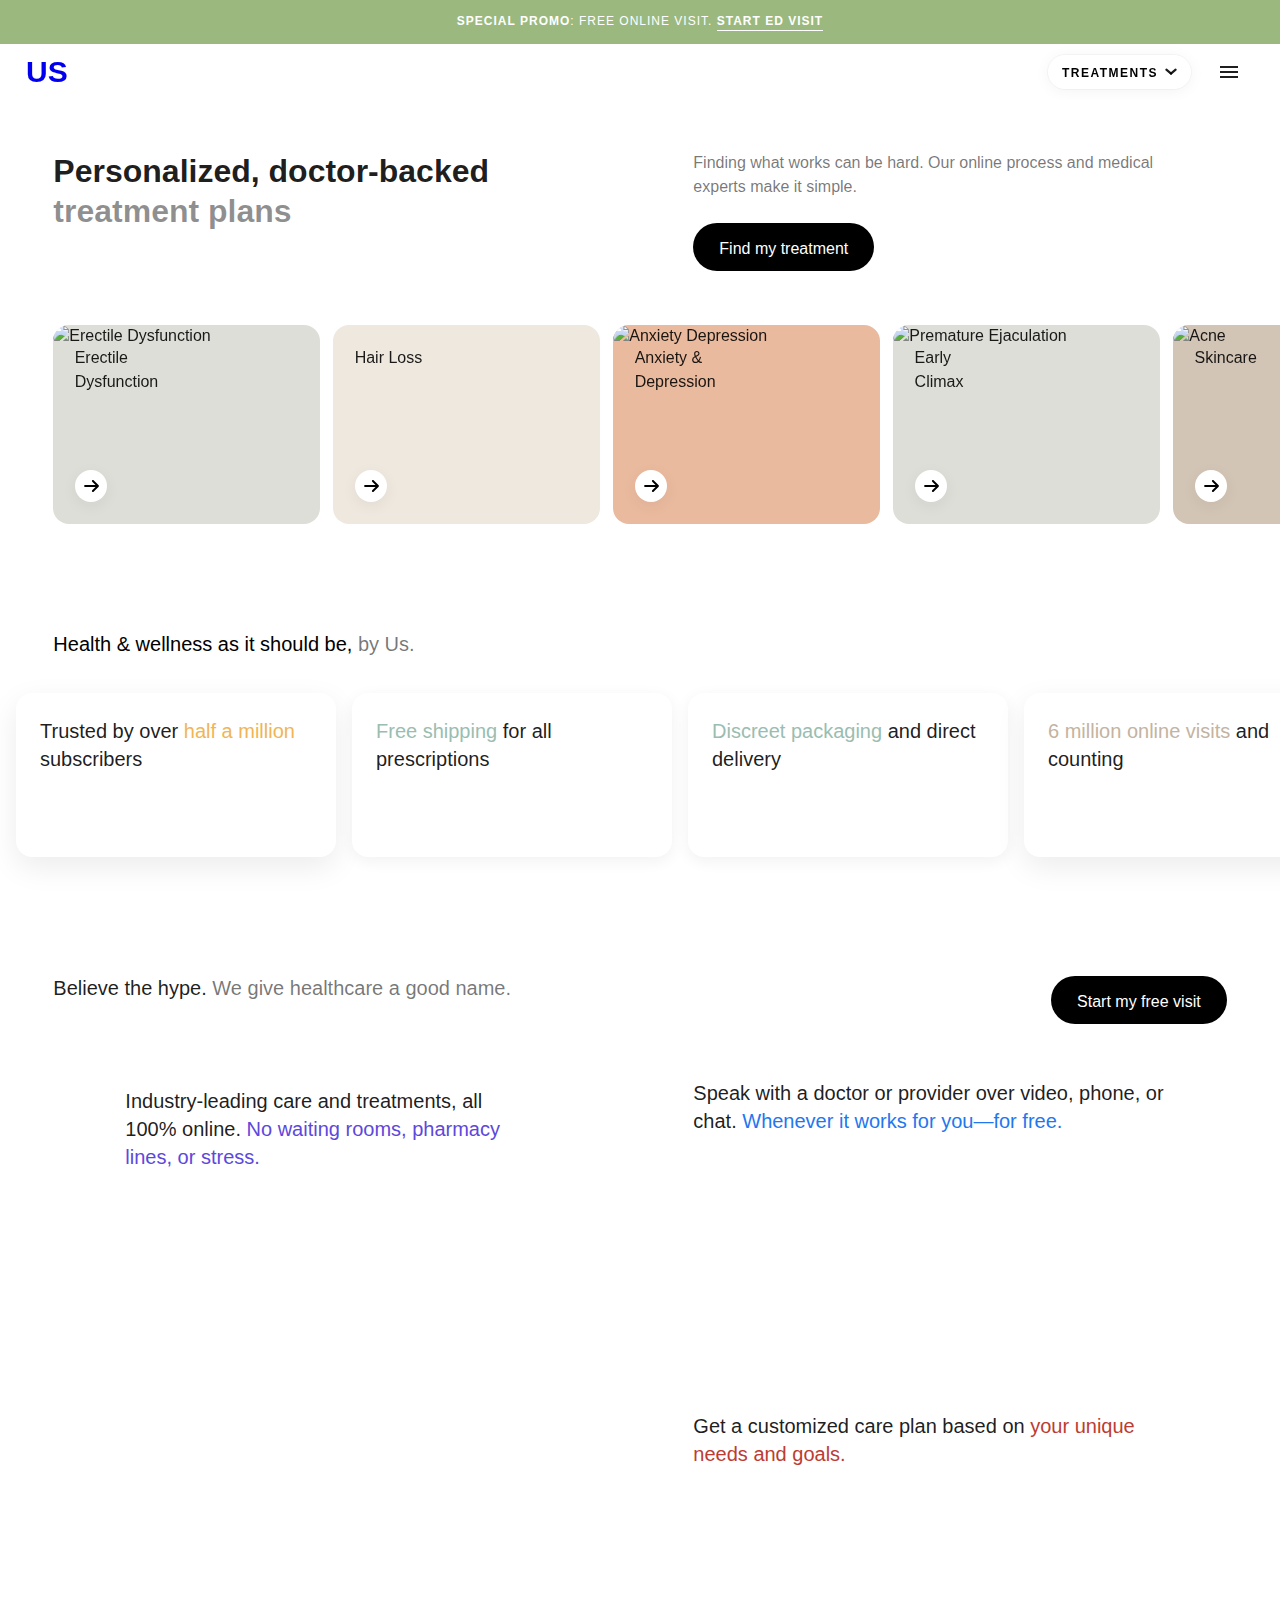
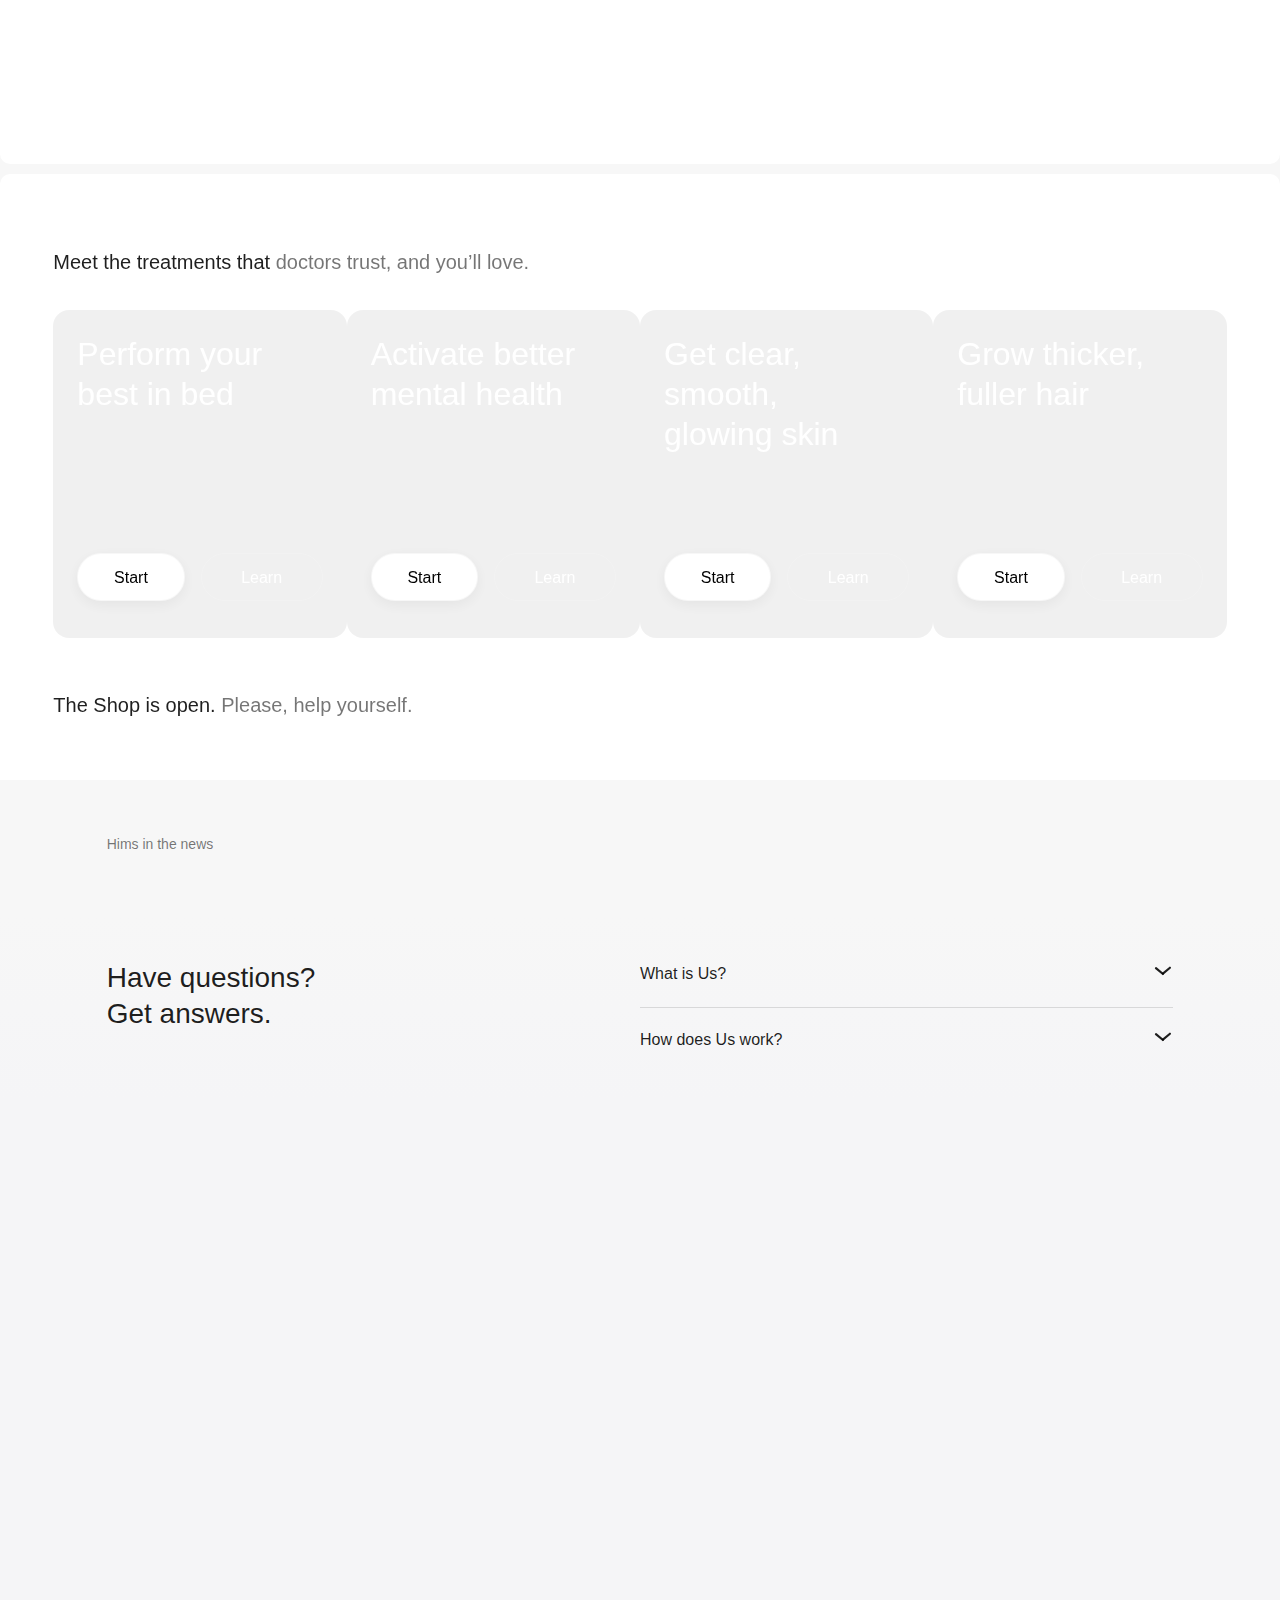
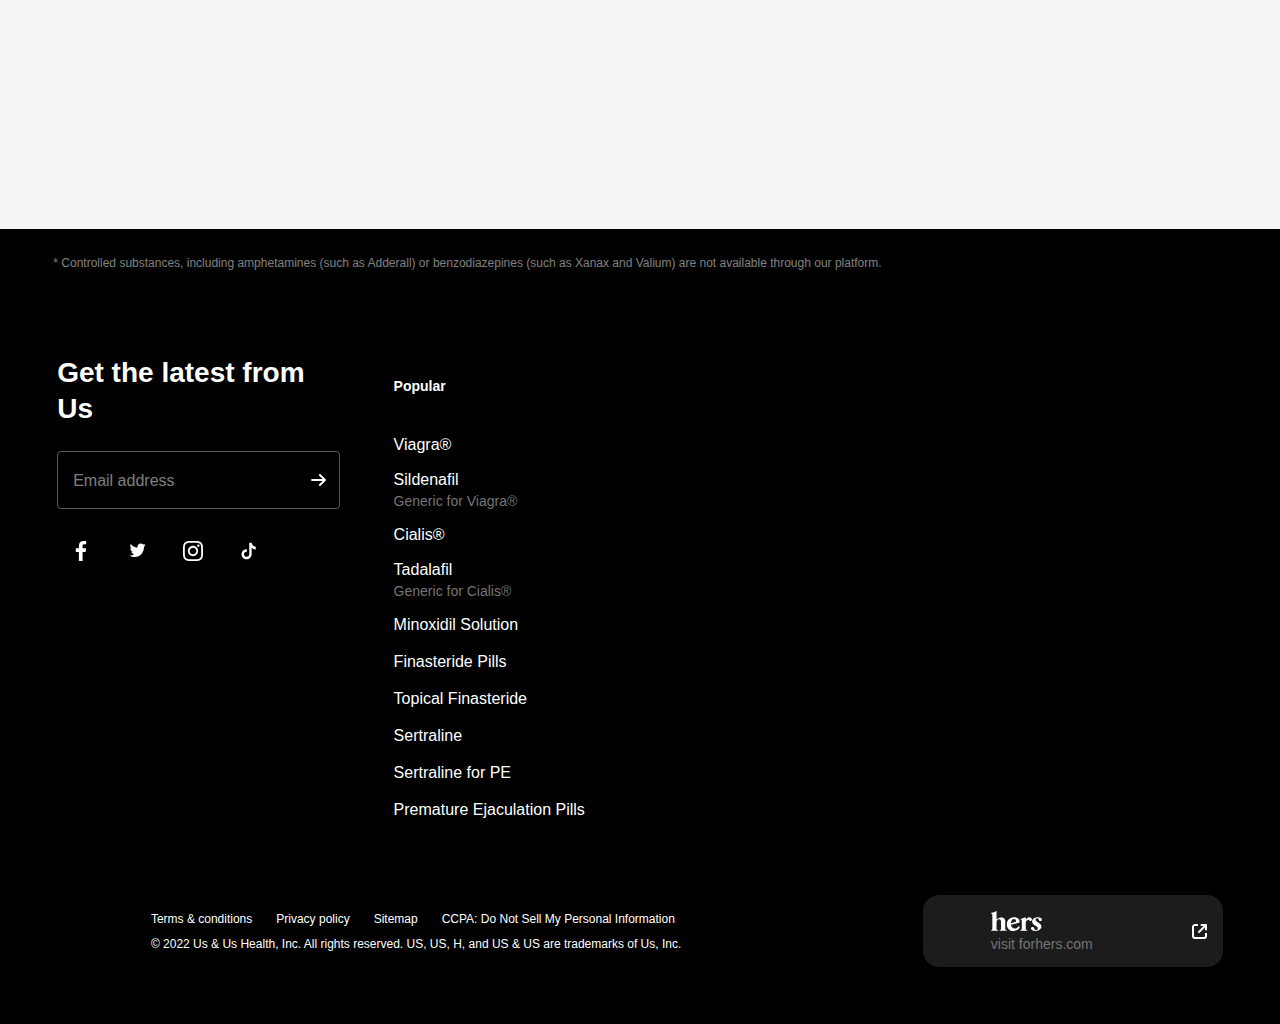
==== commit 431f999f: "Update images" ====
--- a/hims.html
+++ b/hims.html
@@ -451,12 +451,12 @@
         }
     </script>
     <meta httpEquiv="content-type" content="text/html;charset=UTF-8" />
-    <title data-rh="true">Telehealth for a healthy, handsome you | hims</title>
+    <title data-rh="true">Telehealth for a healthy, handsome you | us</title>
     <meta data-rh="true" charset="utf-8" />
     <meta data-rh="true" name="viewport" content="width=device-width, initial-scale=1.0, user-scalable=no" />
     <meta data-rh="true" name="description"
         content="Hims is a one-stop telehealth service for men&#x27;s wellness and care, providing treatment options for hair loss, ED &amp; more." />
-    <meta data-rh="true" property="og:title" content="Telehealth for a healthy, handsome you | hims" />
+    <meta data-rh="true" property="og:title" content="Telehealth for a healthy, handsome you | us" />
     <meta data-rh="true" property="og:description"
         content="Hims is a one-stop telehealth service for men&#x27;s wellness and care, providing treatment options for hair loss, ED &amp; more." />
     <meta data-rh="true" property="og:image" content="https://cloudinary.forhims.com/image/upload/Hims-Home-Share" />
@@ -9370,12 +9370,7 @@
 
                             <div class="global-navigation-headerstyle__LogoWrapper-sc-12jnj2h-5 hFqzuI"><a
                                     aria-label="Home" class="simple-linkstyle__InternalLink-sc-1comfoj-1 fyesxs"
-                                    href="./hers.html"><svg width="61.199999999999996" height="24" viewBox="0 0 204 80"
-                                        xmlns="http://www.w3.org/2000/svg">
-                                        <path fill="rgba(0, 0, 0, .88)"
-                                            d="M59.7523 79.4043l-23.8386-.0024c-.855-.1073-1.1764-.9627-1.1764-1.7103 0-1.069.5348-1.3896 1.4966-1.603 1.6033-.428 2.6724-.7482 3.1-1.9238.455-1.2753.6392-2.3894.6843-5.09a57.6155 57.6155 0 0 1-.0129-1.1815v-13.141l.0247-.013v-9.6417c0-4.5957-.2692-11.9683-7.964-11.9683-2.3482 0-9.941 1.1428-9.941 12.7857v25.2583c0 2.6713.3208 3.7396 3.955 4.7012.9618.214 2.031.4275 2.031 1.4964 0 1.9237-1.39 2.031-3.3135 2.031H2.7792C.855 79.402 0 79.402 0 77.6916c0-1.069.641-1.2823 1.8168-1.603 3.527-1.283 3.527-2.6714 3.527-7.9086V24.3313c0-2.2445 0-9.2624-.2135-10.6526-.3208-1.9232-.8557-2.03-3.8483-2.778C.2135 10.6871 0 9.9383 0 9.084c0-1.0689.1061-1.1756 3.3129-1.8176 6.2-1.389 11.437-3.5257 16.5678-6.5177C20.9487 0 21.1627 0 21.3767 0c.855 0 .855.9616.855 2.2445v11.2202l-.1067 18.275c0 1.175 0 1.7091.5349 1.7091.1067 0 .3202 0 1.71-1.2817 4.9169-4.1677 10.474-6.6256 16.8875-6.6256 4.81 0 9.192 1.4963 12.506 5.0231 2.8854 2.9915 3.313 7.48 3.313 12.3964v28.533c0 .0047-.0071.0111-.0077.0164.0598 2.2979.5917 3.2982 4.012 4.2035.9775.217 2.0636.4344 2.0636 1.521 0 1.9548-1.4368 2.1694-3.392 2.1694zm99.9109-9.9546c0-3.4154 2.1094-5.7273 6.2298-5.7273 4.8248 0 6.2305 1.7086 7.94 8.642.6029 2.4104 2.0097 3.817 5.8287 3.817 5.125 0 7.9388-2.8132 7.9388-6.9328 0-3.6177-3.6765-6.5306-10.8112-11.0519-7.8374-4.8238-12.16-9.4453-12.16-16.177 0-10.4498 11.6146-16.7799 22.268-16.7799 11.959 0 16.582 5.1246 16.582 9.9472 0 3.215-2.1107 4.9235-5.7285 4.9235-4.5221 0-5.929-1.8088-7.4368-7.2342-.7031-2.713-2.11-3.8188-4.8241-3.8188-4.3204 0-7.2357 2.2105-7.2357 6.2304 0 3.8176 3.7768 6.2287 12.1173 11.4547 7.8397 4.6203 11.3572 9.6453 11.3572 15.5731 0 9.7456-10.5098 17.684-23.6762 17.684-13.1635 0-18.3893-5.3257-18.3893-10.55zm-5.8749-44.1758c6.1425 0 11.6399 5.6588 9.524 10.9769-.9225 2.319-3.3023 3.7156-5.7977 3.644-1.713-.0492-2.9398-.6637-4.3145-2.1448l-1.082-1.2958c-1.0192-1.2237-2.0837-1.793-3.3527-1.793-1.3031 0-2.6602.6878-4.6828 2.3735-3.1886 2.6567-4.8875 6.1003-5.0781 10.1923 0 .0082-.0006.0141-.0006.0217l.0334 24.183c.0528 2.3318.9155 3.3403 4.3626 4.2533.9859.2187 2.0808.438 2.0808 1.5326 0 1.7972-1.2046 2.139-2.9118 2.1842l-11.6017.0023c-.0006-.0012-11.4634-.0006-11.4634-.0006-1.2057 0-2.3616.0006-2.3616-2.099 0-1.1722 1.0667-1.3956 2.0778-1.6195 3.229-.8543 3.9034-1.7942 4.0254-3.8124V48.3933c-.0012-2.8784-.0176-9.8628-.2135-11.1334-.3202-1.9232-.855-2.0305-3.8477-2.7781-1.0691-.214-1.2826-.9616-1.2826-1.8165 0-1.0689.1068-1.1756 3.3135-1.8176 6.197-1.3885 10.2558-2.6022 15.3838-5.592a.1576.1576 0 0 0 .0129-.0081c1.0626-.7441 1.276-.7441 1.4895-.7441.855 0 .855.9622.855 2.2445l-.004 6.6192c0 .401.5043.5845.7583.2744 4.2652-5.2073 9.5145-8.3677 14.0777-8.3677zm-41.7558 36.0395c1.6221 0 2.893 1.4658 2.893 3.3374 0 1.616-.8909 3.5755-2.5095 5.5151C107.097 76.5992 99.489 80 90.4153 80c-16.1098 0-26.934-10.6467-26.934-26.4914 0-16.6977 11.6658-28.3594 28.369-28.3594 12.2088 0 22.5233 7.5843 22.5233 16.5617 0 3.3639-1.4855 4.8156-6.1138 5.9742l-28.2182 7.263c-.0774.0194-.129.102-.1155.1835 1.2802 7.7063 5.9706 15.1158 14.6812 15.1152 4.5274 0 9.216-2.1946 13.2022-6.18 2.3375-2.3377 2.8618-2.7534 4.223-2.7534zM79.5759 49.0372l.2035.1601 16.375-5.1774c3.2278-1.077 4.1626-1.9906 4.1626-4.0686 0-4.4866-3.7979-8.1372-8.4666-8.1372-2.727 0-5.6235 1.4418-7.7482 3.8564-3.4132 3.8804-4.2031 8.9346-4.5263 13.3667z">
-                                        </path>
-                                    </svg></a></div>
+                                    style="font-size: 30px;font-weight: 600;" href="./index.html">US</a></div>
                             <div role="menubar"
                                 class="global-navigation-headerstyle__GlobalNavigationInnerWrapper-sc-12jnj2h-6 jtpevb">
                                 <div role="menu"
@@ -9557,9 +9552,9 @@
                                                 srcSet="/forhims/image/upload/q_auto,f_auto,fl_lossy,c_limit,b_rgb:deded9/Hims/homepage/Home-Category-ErectileDysfunction-m"
                                                 sizes="100vw" />
                                             <source media="(min-width: 1024px)"
-                                                srcSet="/forhims/image/upload/q_auto,f_auto,fl_lossy,c_limit,b_rgb:deded9/Hims/homepage/Home-Category-ErectileDysfunction-d"
+                                                srcSet="https://www.forhims.com/forhims/image/upload/q_auto,f_auto,fl_lossy,c_limit,b_rgb:deded9/Hims/homepage/Home-Category-ErectileDysfunction-d"
                                                 sizes="50vw" /><img
-                                                src="/forhims/image/upload/q_auto,f_auto,fl_lossy,c_limit,b_rgb:deded9/Hims/homepage/Home-Category-ErectileDysfunction-d"
+                                                src="https://www.forhims.com/forhims/image/upload/q_auto,f_auto,fl_lossy,c_limit,b_rgb:deded9/Hims/homepage/Home-Category-ErectileDysfunction-d"
                                                 alt="Erectile Dysfunction" />
                                         </picture>
                                     </span></div>
@@ -9632,9 +9627,9 @@
                                                 srcSet="/forhims/image/upload/q_auto,f_auto,fl_lossy,c_limit,b_rgb:eaba9e/Hims/homepage/Home-Category-AnxietyDepression-m"
                                                 sizes="100vw" />
                                             <source media="(min-width: 1024px)"
-                                                srcSet="/forhims/image/upload/q_auto,f_auto,fl_lossy,c_limit,b_rgb:eaba9e/Hims/homepage/Home-Category-AnxietyDepression-d"
+                                                srcSet="https://www.forhims.com/forhims/image/upload/q_auto,f_auto,fl_lossy,c_limit,b_rgb:eaba9e/Hims/homepage/Home-Category-AnxietyDepression-d"
                                                 sizes="50vw" /><img
-                                                src="/forhims/image/upload/q_auto,f_auto,fl_lossy,c_limit,b_rgb:eaba9e/Hims/homepage/Home-Category-AnxietyDepression-d"
+                                                src="https://www.forhims.com/forhims/image/upload/q_auto,f_auto,fl_lossy,c_limit,b_rgb:eaba9e/Hims/homepage/Home-Category-AnxietyDepression-d"
                                                 alt="Anxiety Depression" />
                                         </picture>
                                     </span></div>
@@ -9675,9 +9670,9 @@
                                                 srcSet="/forhims/image/upload/q_auto,f_auto,fl_lossy,c_limit,b_rgb:deded9/Hims/homepage/Home-Category-PrematureEjaculation-m"
                                                 sizes="100vw" />
                                             <source media="(min-width: 1024px)"
-                                                srcSet="/forhims/image/upload/q_auto,f_auto,fl_lossy,c_limit,b_rgb:deded9/Hims/homepage/Home-Category-PrematureEjaculation-d"
+                                                srcSet="https://www.forhims.com/forhims/image/upload/q_auto,f_auto,fl_lossy,c_limit,b_rgb:deded9/Hims/homepage/Home-Category-ErectileDysfunction-d"
                                                 sizes="50vw" /><img
-                                                src="/forhims/image/upload/q_auto,f_auto,fl_lossy,c_limit,b_rgb:deded9/Hims/homepage/Home-Category-PrematureEjaculation-d"
+                                                src="https://www.forhims.com/forhims/image/upload/q_auto,f_auto,fl_lossy,c_limit,b_rgb:deded9/Hims/homepage/Home-Category-ErectileDysfunction-d"
                                                 alt="Premature Ejaculation" />
                                         </picture>
                                     </span></div>
@@ -9718,9 +9713,9 @@
                                                 srcSet="/forhims/image/upload/q_auto,f_auto,fl_lossy,c_limit,b_rgb:d3c5b5/Hims/homepage/Home-Category-Acne-m"
                                                 sizes="100vw" />
                                             <source media="(min-width: 1024px)"
-                                                srcSet="/forhims/image/upload/q_auto,f_auto,fl_lossy,c_limit,b_rgb:d3c5b5/Hims/homepage/Home-Category-Acne-d"
+                                                srcSet="https://www.forhims.com/forhims/image/upload/q_auto,f_auto,fl_lossy,c_limit,b_rgb:d3c5b5/Hims/homepage/Home-Category-Acne-d"
                                                 sizes="50vw" /><img
-                                                src="/forhims/image/upload/q_auto,f_auto,fl_lossy,c_limit,b_rgb:d3c5b5/Hims/homepage/Home-Category-Acne-d"
+                                                src="https://www.forhims.com/forhims/image/upload/q_auto,f_auto,fl_lossy,c_limit,b_rgb:d3c5b5/Hims/homepage/Home-Category-Acne-d"
                                                 alt="Acne" />
                                         </picture>
                                     </span></div>
@@ -9821,7 +9816,7 @@
                                     <h5 color="#000"
                                         class="heading-fivestyle__HeadingFive-sc-1ucsas2-0 heading-fivestyle__HeadingFiveMed-sc-1ucsas2-1 gETucv bBItBm">
                                         Health &amp; wellness as it should be, <span color="ND500"
-                                            class="markdownstyle__Color-sc-1xhyflb-0 hbTFIV">by Hims.</span></h5>
+                                            class="markdownstyle__Color-sc-1xhyflb-0 hbTFIV">by Us.</span></h5>
                                 </div>
                             </div>
                         </div>
@@ -11232,7 +11227,7 @@
                                                                                 class="blockstyle__Block-sc-1mmoh3s-0 sKmUi">
                                                                                 <h3
                                                                                     class="accordionstyle__AccordionTitle-sc-1e33emv-0 hPknhb">
-                                                                                    What is Hims?</h3>
+                                                                                    What is Us?</h3>
                                                                             </div>
                                                                         </div>
                                                                         <div display="flex"
@@ -11252,7 +11247,7 @@
                                                                                     class="blockstyle__Block-sc-1mmoh3s-0 enhanced-markdownstyle__EnhancedMarkdownWrapper-sc-hukxqq-0 sKmUi hDpXIa">
                                                                                     <div
                                                                                         class="bodystyle__BodyTwo-sc-aexhyq-3 fmraka">
-                                                                                        Hims is a 100% online telehealth
+                                                                                        Us is a 100% online telehealth
                                                                                         platform that connects patients
                                                                                         to licensed healthcare
                                                                                         professionals in all 50 states.
@@ -11290,7 +11285,7 @@
                                                                                 class="blockstyle__Block-sc-1mmoh3s-0 sKmUi">
                                                                                 <h3
                                                                                     class="accordionstyle__AccordionTitle-sc-1e33emv-0 hPknhb">
-                                                                                    How does Hims work?</h3>
+                                                                                    How does Us work?</h3>
                                                                             </div>
                                                                         </div>
                                                                         <div display="flex"
@@ -11408,7 +11403,7 @@
                 <div class="footerstyle__FooterGrid-sc-11l7kjo-1 kexQPq">
                     <div class="footerstyle__FooterConnect-sc-11l7kjo-4 jMWLya">
                         <h4 class="heading-fourstyle__HeadingFour-sc-uqtkcp-0 euUGYs">Get the latest from
-                            <!-- -->Hims
+                            <!-- -->Us
                         </h4>
                         <div class="formstyle__FormWrapper-sc-1hfv4l6-2 iOVFvY">
                             <form novalidate="" autoComplete="on" action="#">
@@ -11788,8 +11783,8 @@
                                 <div class="footerstyle__FooterLabel-sc-11l7kjo-6 djakzI">CCPA: Do Not Sell My Personal
                                     Information</div>
                             </a>
-                            <div class="footerstyle__FooterLabel-sc-11l7kjo-6 djakzI">© 2022 Hims &amp; Hers Health,
-                                Inc. All rights reserved. HIMS, HERS, H, and HIMS &amp; HERS are trademarks of Hims,
+                            <div class="footerstyle__FooterLabel-sc-11l7kjo-6 djakzI">© 2022 Us &amp; Us Health,
+                                Inc. All rights reserved. US, US, H, and US &amp; US are trademarks of Us,
                                 Inc.</div>
                         </div>
                     </div><a href="https://forhers.com/" target="_blank"
